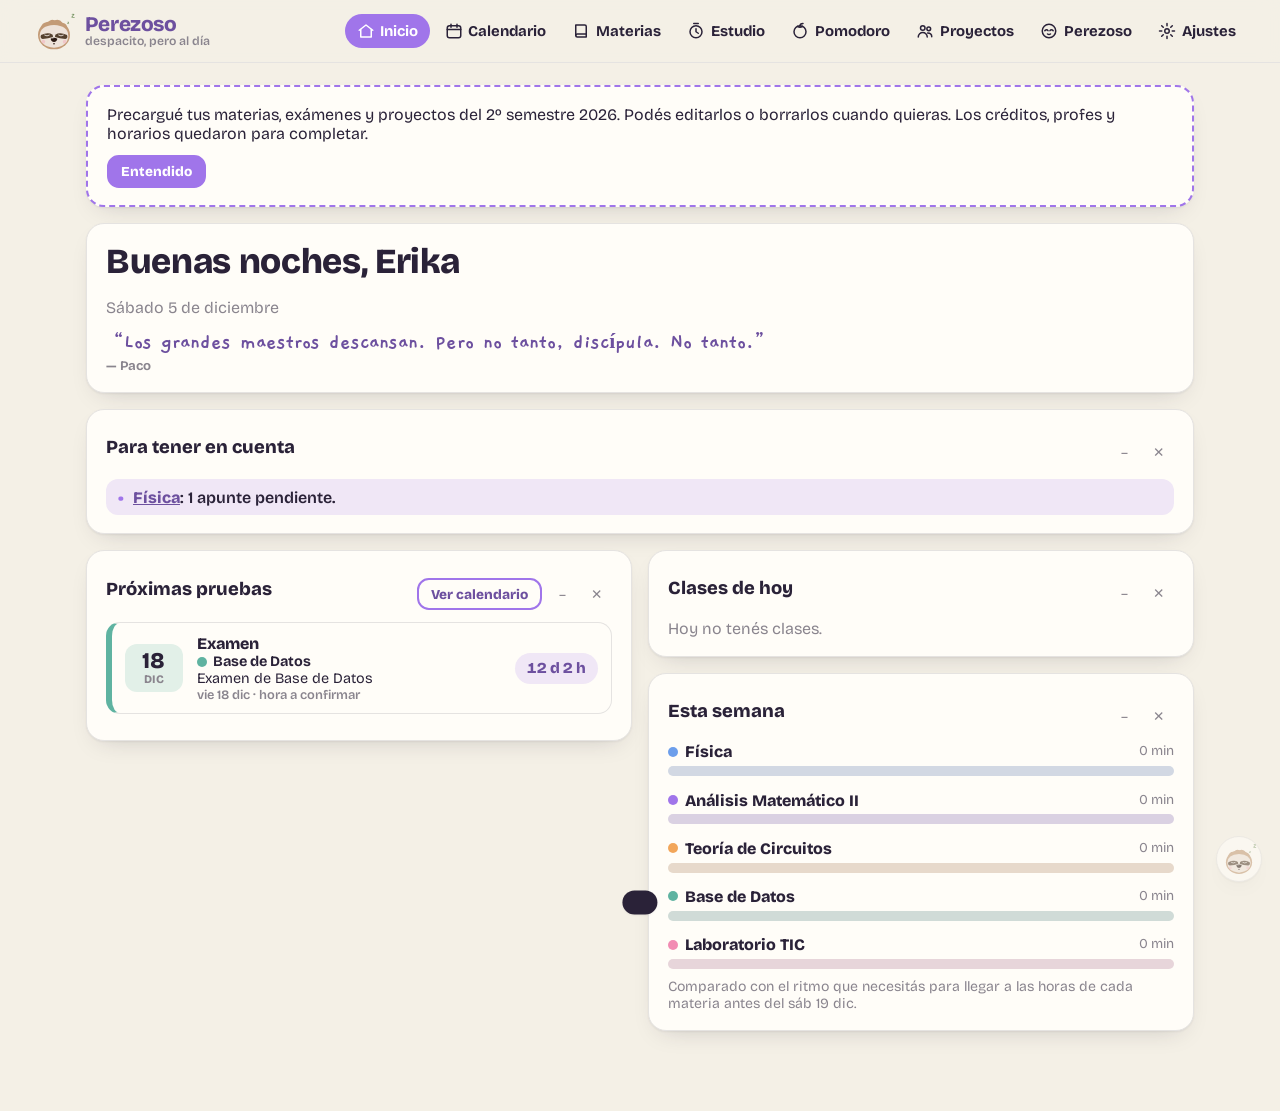
==== Perezoso.html @ 8ed79cc3 "Rehacer la sección de Apariencia - Pestañas dentro de Apariencia: Temas, Colores, Letra y forma, Fon" ====
<!doctype html>
<html lang="es">
<head>
  <meta charset="utf-8">
  <meta name="viewport" content="width=device-width, initial-scale=1, viewport-fit=cover">
  <title>Perezoso · Organizador semestral</title>
  <meta name="theme-color" content="#a075ea">
  <link rel="icon" href="[data-uri]" type="image/svg+xml">
  <link rel="preconnect" href="https://fonts.googleapis.com">
  <link rel="preconnect" href="https://fonts.gstatic.com" crossorigin>
  <link href="https://fonts.googleapis.com/css2?family=Bricolage+Grotesque:opsz,wght@12..96,400;12..96,600;12..96,700;12..96,800&family=Fredoka:wght@400;600&family=Gaegu:wght@400;700&family=Nunito:wght@400;700;800&family=Quicksand:wght@500;700&display=swap" rel="stylesheet">
  <style>
/* ============ Perezoso · estilos ============
 * Los colores salen de variables que se cambian desde Ajustes → Apariencia
 * (y dentro de cada materia). Ver js/theme.js.
 */

:root {
  --bullet: "•";
  --accent: #a075ea;
  --accent-ink: #6c4fa0;
  --accent-soft: #efe7fb;
  --on-accent: #fff;
  --bg: #f4f0e6;            /* blanco hueso */
  --surface: #fffdf8;
  --ink: #2a2238;
  --muted: #7d7489;
  --line: #e6dfd1;
  --moss: #6f8f5a;
  --hl: #f5d76e;            /* resaltado "marcado en amarillo" */
  --hl-soft: #faeab0;
  --danger: #d9546e;
  --warn: #c07a12;
  --radius: 18px;
  --font: 'Bricolage Grotesque', system-ui, sans-serif;
  --hand: 'Gaegu', 'Comic Sans MS', cursive;
  --shadow: 0 1px 2px rgba(42, 34, 56, .06), 0 10px 26px -14px rgba(42, 34, 56, .25);
  --side-w: 250px;
  color-scheme: light;
}
:root[data-theme="dark"] { color-scheme: dark; --danger: #ff7d95; --warn: #f0b04a; --shadow: 0 1px 2px rgba(0,0,0,.3), 0 10px 26px -14px rgba(0,0,0,.6); }

* { box-sizing: border-box; }
[hidden] { display: none !important; }

html { background: var(--bg); }
body {
  margin: 0; min-height: 100vh;
  font-family: var(--font);
  color: var(--ink);
  background-color: var(--bg);
  background-attachment: fixed;
  -webkit-font-smoothing: antialiased;
}
body[data-bgmode="tile"] { background-repeat: repeat; background-size: auto; }
body[data-bgmode="cover"] { background-repeat: no-repeat; background-size: cover; background-position: center; }

h1, h2, h3 { margin: 0; line-height: 1.15; }
h1 { font-size: clamp(1.7rem, 3vw, 2.2rem); font-weight: 800; letter-spacing: -.01em; }
h2 { font-size: 1.15rem; font-weight: 800; }
h3 { font-size: 1rem; font-weight: 800; }
p { margin: 0; }
a { color: var(--accent-ink); }
.muted { color: var(--muted); }
.small { font-size: .85rem; }
.center { text-align: center; }
.opt { color: var(--muted); font-weight: 600; font-size: .85em; }
.hint { color: var(--muted); font-size: .88rem; }
.num { font-variant-numeric: tabular-nums; }

:focus-visible { outline: 3px solid color-mix(in srgb, var(--accent) 55%, transparent); outline-offset: 2px; }

/* ---------- Estructura ---------- */

main { max-width: 1180px; margin: 0 auto; padding: 1.4rem clamp(16px, 3vw, 36px) 5rem; outline: none; }
.page { display: flex; flex-direction: column; gap: 1rem; }
.page-head { display: flex; flex-wrap: wrap; align-items: flex-end; justify-content: space-between; gap: 1rem; }
.page-head .sub { margin-top: .3rem; color: var(--muted); font-weight: 600; }

.topbar {
  position: sticky; top: 0; z-index: 30;
  display: flex; align-items: center; gap: 1rem;
  padding: .55rem clamp(16px, 3vw, 32px);
  background: color-mix(in srgb, var(--bg) 84%, transparent);
  backdrop-filter: blur(10px);
  border-bottom: 1px solid var(--line);
}
.brand { display: flex; align-items: center; gap: .55rem; text-decoration: none; color: var(--ink); flex: none; }
.brand-logo { width: 44px; height: 44px; display: block; transition: transform .3s; }
.brand-logo svg { width: 100%; height: 100%; }
.brand:hover .brand-logo { transform: rotate(-8deg) scale(1.06); }
.brand-text { display: flex; flex-direction: column; line-height: 1.05; }
.brand-text strong { font-size: 1.3rem; font-weight: 800; color: var(--accent-ink); letter-spacing: -.02em; }
.brand-text small { font-size: .76rem; color: var(--muted); font-weight: 600; }

.tabs { display: flex; gap: .15rem; margin-left: auto; overflow-x: auto; scrollbar-width: none; }
.tabs a {
  display: flex; align-items: center; gap: .35rem; white-space: nowrap;
  padding: .5rem .75rem; border-radius: 999px;
  text-decoration: none; color: var(--ink); font-weight: 700; font-size: .93rem;
  transition: background .2s, color .2s;
}
.tabs a:hover { background: var(--accent-soft); }
.tabs a.on { background: var(--accent); color: var(--on-accent); }
.ic { width: 18px; height: 18px; flex: none; fill: none; stroke: currentColor; stroke-width: 2; stroke-linecap: round; stroke-linejoin: round; }

.live-pill {
  display: inline-flex; align-items: center; gap: .4rem; flex: none;
  padding: .4rem .8rem; border-radius: 999px;
  background: var(--ink); color: var(--surface); font-weight: 800; font-size: .85rem;
  text-decoration: none; font-variant-numeric: tabular-nums; white-space: nowrap;
}
.live-pill .dot { box-shadow: 0 0 0 2px var(--surface); animation: pulse 1.4s infinite; }
@keyframes pulse { 50% { opacity: .35; } }

.bottom-nav, .more-sheet { display: none; }

/* Botoncito discreto para llamar al perezoso */
.sloth-fab {
  position: fixed; right: 18px; bottom: 18px; z-index: 60;
  width: 46px; height: 46px; padding: 4px; border-radius: 50%;
  border: 1px solid var(--line); background: var(--surface); box-shadow: var(--shadow);
  cursor: pointer; opacity: .55; transition: opacity .2s, transform .2s;
}
.sloth-fab:hover, .sloth-fab:focus-visible { opacity: 1; transform: scale(1.08); }
.sloth-fab svg { width: 100%; height: 100%; }

.save-banner {
  display: flex; flex-wrap: wrap; align-items: center; justify-content: center; gap: .6rem;
  padding: .6rem 16px; background: var(--accent-soft); font-weight: 700; border-bottom: 1px solid var(--line); text-align: center;
}

/* ---------- Tarjetas ---------- */

.card {
  background: var(--surface);
  border: 1px solid var(--line);
  border-radius: var(--radius);
  padding: 1.1rem 1.2rem;
  box-shadow: var(--shadow);
  min-width: 0;
}
/* Con fondos llamativos, las tarjetas se vuelven semitransparentes con desenfoque */
body.glass .card { background: color-mix(in srgb, var(--surface) 80%, transparent); backdrop-filter: blur(14px) saturate(1.2); }
.card h2 + * { margin-top: .6rem; }
.grid-2 { display: grid; grid-template-columns: repeat(auto-fit, minmax(300px, 1fr)); gap: 1rem; }
.grid-3 { display: grid; grid-template-columns: repeat(auto-fit, minmax(260px, 1fr)); gap: 1rem; }
.list-head { display: flex; flex-wrap: wrap; align-items: center; justify-content: space-between; gap: .6rem; margin-bottom: .8rem; }
.list-head h2 + * { margin-top: 0; }
.filters { display: flex; flex-wrap: wrap; gap: .5rem; align-items: center; }
.group-title { margin-top: .6rem; color: var(--muted); text-transform: uppercase; letter-spacing: .06em; font-size: .85rem; }
.back { font-weight: 800; text-decoration: none; align-self: flex-start; background: var(--surface); padding: .3rem .8rem; border-radius: 999px; border: 1px solid var(--line); }

/* ---------- Botones y formularios ---------- */

.btn {
  display: inline-flex; align-items: center; justify-content: center; gap: .4rem;
  font: inherit; font-weight: 800; font-size: .95rem;
  padding: .6rem 1.1rem; border-radius: calc(var(--radius) * .66);
  border: 2px solid var(--accent); background: var(--accent); color: var(--on-accent);
  cursor: pointer; text-decoration: none; transition: transform .08s, filter .2s, background .2s;
}
.btn:hover { filter: brightness(1.06); }
.btn:active { transform: translateY(1px); }
.btn.ghost { background: transparent; color: var(--accent-ink); }
.btn.ghost:hover { background: var(--accent-soft); }
.btn.sm { padding: .35rem .75rem; font-size: .85rem; }
.btn.big { padding: .85rem 1.8rem; font-size: 1.1rem; }
.btn.danger { background: var(--danger); border-color: var(--danger); color: #fff; }
.btn.danger.ghost { background: transparent; color: var(--danger); }
.btn[disabled] { opacity: .45; cursor: not-allowed; }
.btn-row { display: flex; flex-wrap: wrap; gap: .5rem; }

.icon-btn {
  display: inline-grid; place-items: center; flex: none;
  width: 38px; height: 38px; border-radius: 12px;
  border: 1px solid var(--line); background: var(--surface); color: var(--ink);
  font: inherit; font-size: 1.05rem; cursor: pointer;
}
.icon-btn:hover { background: var(--accent-soft); }
.icon-btn.sm { width: 30px; height: 30px; font-size: .85rem; border-radius: 9px; }
.icon-btn.danger:hover { background: color-mix(in srgb, var(--danger) 14%, var(--surface)); color: var(--danger); }
.link { background: none; border: 0; padding: 0; font: inherit; color: var(--accent-ink); font-weight: 700; cursor: pointer; text-align: left; }
.link:hover { text-decoration: underline; }

input, select, textarea {
  font: inherit; color: var(--ink);
  padding: .55rem .7rem; border-radius: 10px;
  border: 1.5px solid var(--line); background: var(--surface); width: 100%;
}
input:focus, select:focus, textarea:focus { outline: 3px solid color-mix(in srgb, var(--accent) 40%, transparent); border-color: var(--accent); }
input[type="color"] { padding: .2rem; height: 42px; width: 64px; cursor: pointer; }
input[type="checkbox"], input[type="radio"] { width: auto; accent-color: var(--accent); transform: scale(1.2); }
input[type="range"] { accent-color: var(--accent); padding: 0; }
.filters select, .filters input { width: auto; }

.form { display: flex; flex-direction: column; gap: .8rem; }
.form label, label.field { display: flex; flex-direction: column; gap: .3rem; font-weight: 800; font-size: .9rem; }
label.check, .form label.check { flex-direction: row; align-items: center; gap: .55rem; font-weight: 700; cursor: pointer; }
label.inline { display: inline-flex; flex-direction: row; align-items: center; gap: .6rem; font-weight: 700; }
.row { display: grid; grid-template-columns: 1fr 1fr; gap: .8rem; align-items: end; }
.row-3 { display: grid; grid-template-columns: repeat(3, 1fr); gap: .8rem; align-items: end; }
fieldset > .btn, .form > .btn.sm, .form > .btn.ghost { align-self: flex-start; }
.form-actions { display: flex; flex-wrap: wrap; gap: .5rem; align-items: center; margin-top: .4rem; }
.grow { flex: 1; }
fieldset { border: 1.5px dashed var(--line); border-radius: 14px; padding: .8rem; display: flex; flex-direction: column; gap: .7rem; margin: 0; }
legend { font-weight: 800; padding: 0 .3rem; }

.chip-row { display: flex; flex-wrap: wrap; gap: .4rem; }
.chip-opt {
  font: inherit; font-weight: 700; font-size: .88rem;
  padding: .4rem .85rem; border-radius: 999px; border: 1.5px solid var(--line);
  background: var(--surface); color: var(--ink); cursor: pointer;
}
.chip-opt:hover { border-color: var(--accent); }
.chip-opt.on { background: var(--accent); border-color: var(--accent); color: var(--on-accent); }

.presets { display: grid; grid-template-columns: repeat(auto-fill, minmax(92px, 1fr)); gap: .5rem; }
.preset {
  min-height: 58px; border-radius: 12px; border: 2px solid var(--line);
  background-color: var(--bg); font: inherit; font-weight: 700; font-size: .78rem; color: var(--ink);
  cursor: pointer; display: flex; align-items: flex-end; justify-content: center; padding: .25rem;
}
.preset.on { border-color: var(--accent); box-shadow: 0 0 0 3px var(--accent-soft); }
.swatches { display: flex; flex-wrap: wrap; gap: .4rem; align-items: center; }
.swatch-btn { width: 32px; height: 32px; border-radius: 50%; border: 3px solid var(--surface); box-shadow: 0 0 0 1.5px var(--line); cursor: pointer; }
.swatch-btn.on { box-shadow: 0 0 0 3px var(--ink); }

/* ---------- Modal y toast ---------- */

dialog {
  border: 0; padding: 0; border-radius: 22px;
  width: min(580px, calc(100vw - 24px)); max-height: calc(100vh - 32px);
  background: var(--surface); color: var(--ink);
  box-shadow: 0 30px 80px -20px rgba(40, 20, 70, .45);
}
dialog::backdrop { background: rgba(30, 22, 45, .4); backdrop-filter: blur(3px); }
#modal-body { padding: 1.2rem 1.3rem 1.3rem; }
.modal-head { display: flex; align-items: center; justify-content: space-between; margin-bottom: 1rem; gap: 1rem; }
.modal-head h2 { font-size: 1.3rem; }

.toast {
  position: fixed; left: 50%; bottom: 24px; z-index: 80;
  transform: translate(-50%, 160%);
  background: var(--ink); color: var(--surface); font-weight: 700;
  padding: .75rem 1.1rem; border-radius: 14px; max-width: calc(100vw - 32px);
  box-shadow: var(--shadow); transition: transform .3s cubic-bezier(.2, .9, .3, 1.3);
}
.toast.show { transform: translate(-50%, 0); }

/* ---------- Pestañas ---------- */

.switch, .tabs-row { display: inline-flex; flex-wrap: wrap; background: var(--surface); border: 1px solid var(--line); border-radius: 999px; padding: 4px; box-shadow: var(--shadow); gap: 2px; }
.switch button, .tabs-row button, .tabs-row a {
  font: inherit; font-weight: 700; border: 0; background: transparent; color: var(--ink); text-decoration: none;
  padding: .5rem 1rem; border-radius: 999px; cursor: pointer; transition: background .2s, color .2s; white-space: nowrap;
}
.switch button.on, .tabs-row .on { background: var(--accent); color: var(--on-accent); }
.tabs-scroll { overflow-x: auto; max-width: 100%; scrollbar-width: none; }

.toolbar { display: flex; flex-wrap: wrap; align-items: center; justify-content: space-between; gap: .7rem; padding: .7rem 1rem; }
.month-nav { display: flex; align-items: center; gap: .5rem; }
.month-nav h2 { min-width: 170px; text-align: center; font-size: 1.25rem; }
.actions { display: flex; flex-wrap: wrap; gap: .5rem; }

/* ---------- Calendario mensual ---------- */

.month { padding: .6rem; }
.dow, .grid { display: grid; grid-template-columns: repeat(7, minmax(0, 1fr)); }
.dow span { text-align: center; font-weight: 800; font-size: .78rem; color: var(--muted); padding: .3rem 0 .5rem; text-transform: uppercase; letter-spacing: .05em; }
.grid { gap: 4px; }
.day {
  position: relative; min-height: 108px; border-radius: 12px; padding: .3rem;
  background: var(--surface); border: 1px solid var(--line);
  display: flex; flex-direction: column; gap: .2rem; cursor: pointer; min-width: 0; transition: border-color .2s;
}
.day:hover { border-color: var(--accent); }
.day.out { opacity: .55; }
.day.crit { background: color-mix(in srgb, var(--danger) 7%, var(--surface)); border-color: color-mix(in srgb, var(--danger) 30%, var(--line)); }
.crit-tag { position: absolute; top: 4px; right: 4px; font-size: .62rem; font-weight: 800; color: var(--danger); background: color-mix(in srgb, var(--danger) 14%, var(--surface)); padding: 1px 6px; border-radius: 999px; }
.day.today { border: 2px solid var(--accent); background: var(--accent-soft); }
.day.today .dnum { background: var(--accent); color: var(--on-accent); }
.dnum { font-weight: 800; font-size: .85rem; width: 26px; height: 26px; display: grid; place-items: center; border-radius: 50%; }
.chips { display: flex; flex-direction: column; gap: 3px; min-width: 0; }
.chip {
  display: flex; align-items: center; gap: .25rem; min-width: 0;
  font: inherit; font-size: .74rem; font-weight: 700; text-align: left;
  padding: .18rem .35rem; border-radius: 7px; cursor: pointer;
  border: 0; border-left: 4px solid var(--c);
  background: color-mix(in srgb, var(--c) 20%, var(--surface)); color: var(--ink);
}
.chip.near { box-shadow: inset 0 0 0 1.5px var(--danger); }
.chip-t { overflow: hidden; text-overflow: ellipsis; white-space: nowrap; }
.chip small { font-weight: 600; color: var(--muted); }

/* ---------- Lista de eventos ---------- */

.ev-list { container-type: inline-size; }
.ev-row {
  display: grid; grid-template-columns: 58px 1fr auto; gap: .9rem; align-items: center;
  padding: .7rem .8rem; border-radius: 14px; margin-bottom: .5rem;
  background: var(--surface); border: 1px solid var(--line); border-left: 6px solid var(--c);
  cursor: pointer; transition: transform .15s, box-shadow .15s;
}
.ev-row:hover { transform: translateX(3px); box-shadow: var(--shadow); }
.ev-row[data-level="urgent"] { background: color-mix(in srgb, var(--danger) 6%, var(--surface)); border-color: color-mix(in srgb, var(--danger) 30%, var(--line)); border-left-color: var(--c); }
.ev-row[data-level="past"] { opacity: .55; }
.ev-date { display: flex; flex-direction: column; align-items: center; background: color-mix(in srgb, var(--c) 18%, var(--surface)); border-radius: 12px; padding: .35rem 0; }
.ev-date strong { font-size: 1.4rem; font-weight: 800; line-height: 1; }
.ev-date span { font-size: .72rem; font-weight: 800; text-transform: uppercase; color: var(--muted); }
.ev-main { min-width: 0; }
.ev-type { font-weight: 800; }
.ev-subj { font-weight: 700; font-size: .9rem; display: flex; align-items: center; gap: .35rem; }
.ev-title { font-size: .9rem; }
.ev-when { font-size: .8rem; color: var(--muted); font-weight: 600; }
.countdown {
  font-weight: 800; font-size: .95rem; text-align: right; font-variant-numeric: tabular-nums;
  padding: .4rem .75rem; border-radius: 999px; white-space: nowrap;
  background: var(--accent-soft); color: var(--accent-ink);
}
.countdown[data-level="urgent"] { background: color-mix(in srgb, var(--danger) 16%, var(--surface)); color: var(--danger); }
.countdown[data-level="soon"] { background: color-mix(in srgb, var(--warn) 16%, var(--surface)); color: var(--warn); }
.countdown[data-level="past"] { background: var(--line); color: var(--muted); }
.dot { width: 10px; height: 10px; border-radius: 50%; background: var(--c, var(--accent)); display: inline-block; flex: none; }
@container (max-width: 460px) {
  .ev-row { grid-template-columns: 50px 1fr; }
  .ev-row .countdown { grid-column: 1 / -1; text-align: center; }
}

/* ---------- Horario ---------- */

.today-strip { display: flex; flex-wrap: wrap; gap: .5rem; align-items: center; padding: .7rem 1rem; }
.pill {
  display: inline-flex; align-items: center; gap: .3rem;
  padding: .3rem .7rem; border-radius: 999px; font-weight: 700; font-size: .85rem;
  background: color-mix(in srgb, var(--c, var(--accent)) 18%, var(--surface)); color: var(--ink); text-decoration: none;
  border: 1px solid color-mix(in srgb, var(--c, var(--accent)) 35%, var(--surface));
}
.pill.warn { --c: var(--danger); }
.pill.hl { background: var(--hl-soft); border-color: var(--hl); }
.timetable { padding: .6rem; }
.tt-scroll { overflow-x: auto; }
.tt { display: grid; grid-template-columns: 52px repeat(var(--days), minmax(112px, 1fr)); min-width: calc(52px + var(--days) * 112px); }
.tt-day { text-align: center; font-weight: 800; font-size: .85rem; padding: .4rem 0; height: 34px; }
.tt-col.today .tt-day { color: var(--accent-ink); }
.tt-col.today .tt-body { background-color: var(--accent-soft); }
.tt-hbody { position: relative; }
.tt-hbody span { position: absolute; right: 6px; transform: translateY(-50%); font-size: .72rem; color: var(--muted); font-weight: 700; }
.tt-hbody span:first-child { transform: none; }
.tt-body { position: relative; border-left: 1px solid var(--line); background-image: repeating-linear-gradient(to bottom, var(--line) 0 1px, transparent 1px var(--px)); border-radius: 6px; }
.block {
  position: absolute; left: 3px; right: 3px; overflow: hidden; z-index: 1;
  display: flex; flex-direction: column; gap: 1px; text-align: left;
  font: inherit; font-size: .75rem; padding: .3rem .4rem; border-radius: 9px; cursor: pointer;
  border: 0; border-left: 4px solid var(--c);
  background: color-mix(in srgb, var(--c) 26%, var(--surface)); color: var(--ink);
  box-shadow: 0 2px 6px -3px rgba(0, 0, 0, .25);
}
.block strong { font-size: .8rem; white-space: nowrap; overflow: hidden; text-overflow: ellipsis; }
.free {
  position: absolute; left: 6px; right: 6px; border-radius: 9px; display: grid; place-items: center; text-align: center;
  font-size: .7rem; font-weight: 800; color: var(--moss); padding: 2px;
  background: repeating-linear-gradient(45deg, color-mix(in srgb, var(--moss) 14%, transparent) 0 6px, transparent 6px 12px);
  border: 1.5px dashed color-mix(in srgb, var(--moss) 55%, transparent);
}
.now-line { position: absolute; left: 0; right: 0; height: 2px; background: var(--danger); z-index: 2; }
.now-line::before { content: ''; position: absolute; left: -4px; top: -4px; width: 10px; height: 10px; border-radius: 50%; background: var(--danger); }

/* ---------- Materias ---------- */

.subj-cards { display: grid; grid-template-columns: repeat(auto-fill, minmax(260px, 1fr)); gap: 1rem; }
.subj-card { text-decoration: none; color: var(--ink); border-top: 6px solid var(--c); display: flex; flex-direction: column; gap: .5rem; transition: transform .15s; }
.subj-card:hover { transform: translateY(-3px); }
.subj-card-top { display: flex; justify-content: space-between; align-items: flex-start; gap: .5rem; }
.badge { display: inline-block; background: color-mix(in srgb, var(--c, var(--accent)) 20%, var(--surface)); padding: .15rem .55rem; border-radius: 999px; font-weight: 800; font-size: .78rem; white-space: nowrap; }
.badge.tag { background: var(--hl-soft); }
.badge.warn { background: color-mix(in srgb, var(--danger) 15%, var(--surface)); color: var(--danger); }
.badge.ok { background: color-mix(in srgb, var(--moss) 18%, var(--surface)); color: var(--moss); }
.next { font-size: .88rem; font-weight: 700; }
.bar { position: relative; height: 10px; border-radius: 999px; background: color-mix(in srgb, var(--c, var(--accent)) 16%, var(--line)); overflow: hidden; }
.bar.big { height: 16px; }
.bar span { display: block; height: 100%; background: var(--c, var(--accent)); border-radius: inherit; transition: width .5s; }
.bar .mark { position: absolute; top: 0; bottom: 0; width: 2px; background: var(--ink); opacity: .55; }
.bar-legend { font-size: .8rem; color: var(--muted); font-weight: 700; margin-top: .25rem; }

.subj-hero { display: flex; flex-wrap: wrap; justify-content: space-between; gap: 1rem; border-top: 8px solid var(--c); }
.subj-hero h1 { margin: .35rem 0 .2rem; }
.hero-actions { display: flex; flex-wrap: wrap; gap: .5rem; align-items: flex-start; }
.info-list { display: flex; flex-direction: column; gap: .7rem; }
.info-list dt { font-weight: 800; font-size: .8rem; color: var(--muted); text-transform: uppercase; letter-spacing: .04em; }
.info-list dd { margin: .15rem 0 0; }
.mails { display: flex; flex-wrap: wrap; gap: .35rem; align-items: center; margin-top: .3rem; }
.rule-box { background: var(--hl-soft); border-left: 4px solid var(--hl); padding: .6rem .8rem; border-radius: 10px; font-weight: 600; }
.credits-card { display: flex; flex-direction: column; gap: .6rem; }
.credits-math { display: flex; flex-wrap: wrap; gap: .4rem; font-weight: 700; color: var(--muted); }
.credits-math strong { color: var(--ink); }
.counter { display: flex; flex-direction: column; align-items: center; background: var(--accent-soft); border-radius: 16px; padding: .8rem; text-align: center; }
.counter-label { font-weight: 700; color: var(--accent-ink); font-size: .9rem; }
.counter-num { font-size: 2rem; font-weight: 800; color: var(--accent-ink); font-variant-numeric: tabular-nums; }
.pace { padding: .55rem .8rem; border-radius: 12px; font-weight: 700; background: color-mix(in srgb, var(--moss) 14%, var(--surface)); color: var(--moss); }
.pace.behind { background: color-mix(in srgb, var(--danger) 12%, var(--surface)); color: var(--danger); }
.absences { display: flex; flex-wrap: wrap; align-items: center; gap: .8rem; }
.absences .big-num { font-size: 2rem; font-weight: 800; min-width: 2ch; text-align: center; font-variant-numeric: tabular-nums; }
ul.plain { list-style: none; padding: 0; margin: 0; display: flex; flex-direction: column; gap: .4rem; }
.check-list li { display: flex; align-items: center; gap: .6rem; }
.check-list li.done span { text-decoration: line-through; color: var(--muted); }
.check-list li span { flex: 1; }
.add-row { display: flex; gap: .5rem; margin-top: .6rem; }

.sections { display: grid; grid-template-columns: repeat(auto-fill, minmax(300px, 1fr)); gap: 1rem; }
.section { border: 1.5px solid var(--line); border-radius: 16px; padding: .8rem; background: var(--surface); display: flex; flex-direction: column; gap: .6rem; }
.sec-head { display: flex; justify-content: space-between; align-items: center; gap: .5rem; }
.sec-head > div { display: flex; gap: .25rem; flex-wrap: wrap; justify-content: flex-end; }
.count { background: var(--accent-soft); color: var(--accent-ink); border-radius: 999px; padding: 0 .5rem; font-size: .8rem; }
.dropzone {
  display: flex; flex-wrap: wrap; gap: .5rem; align-items: center; justify-content: center; text-align: center;
  border: 2px dashed color-mix(in srgb, var(--accent) 40%, var(--line)); border-radius: 12px;
  padding: .7rem; color: var(--accent-ink); font-weight: 700; font-size: .88rem;
}
.dropzone.over { background: var(--accent-soft); }
.files { list-style: none; padding: 0; margin: 0; display: flex; flex-direction: column; gap: .2rem; }
.files li { display: grid; grid-template-columns: auto 1fr auto; column-gap: .5rem; align-items: center; padding: .35rem .3rem; border-radius: 10px; }
.files li:hover { background: var(--accent-soft); }
.f-ic { font-size: 1.3rem; }
.f-main { min-width: 0; display: flex; flex-direction: column; }
.f-name { overflow: hidden; text-overflow: ellipsis; white-space: nowrap; }
.f-meta { font-size: .75rem; color: var(--muted); }
.f-actions { display: flex; gap: .2rem; }

/* Prácticos */
.practico { border: 1.5px solid var(--line); border-radius: 16px; padding: .9rem; background: var(--surface); display: flex; flex-direction: column; gap: .7rem; }
.ex-grid { display: grid; grid-template-columns: repeat(auto-fill, minmax(52px, 1fr)); gap: .45rem; }
.ex {
  position: relative; aspect-ratio: 1; border-radius: 12px; border: 2px solid var(--line);
  background: var(--surface); color: var(--ink); font: inherit; font-weight: 800; font-size: 1rem; cursor: pointer;
  display: grid; place-items: center; transition: transform .1s;
}
.ex:active { transform: scale(.94); }
.ex[data-state="en_proceso"] { background: linear-gradient(135deg, var(--accent-soft) 50%, var(--surface) 50%); border-color: var(--accent); }
.ex[data-state="resuelto"] { background: var(--moss); border-color: var(--moss); color: #fff; }
.ex[data-state="resuelto"]::after { content: '✓'; position: absolute; top: 2px; right: 5px; font-size: .7rem; }
.ex.prio { box-shadow: 0 0 0 3px var(--hl); }
.ex.prio:not([data-state="resuelto"]) { background-color: var(--hl-soft); }
.ex.prio[data-state="en_proceso"] { background: linear-gradient(135deg, var(--hl) 50%, var(--hl-soft) 50%); }
.ex.prio::before { content: '★'; position: absolute; top: 1px; left: 4px; font-size: .65rem; color: #b8860b; }
.legend { display: flex; flex-wrap: wrap; gap: .8rem; font-size: .8rem; color: var(--muted); font-weight: 600; }
.legend i { display: inline-block; width: 12px; height: 12px; border-radius: 4px; vertical-align: -1px; margin-right: 4px; border: 1.5px solid var(--line); }

/* Notas */
.eval-table { width: 100%; border-collapse: collapse; }
.eval-table th { text-align: left; font-size: .78rem; color: var(--muted); text-transform: uppercase; letter-spacing: .04em; padding: .3rem .3rem; }
.eval-table td { padding: .25rem .3rem; }
.eval-table input { padding: .4rem .5rem; }
.eval-table td.num-col { width: 90px; }
.big-stat { font-size: 2.2rem; font-weight: 800; color: var(--accent-ink); font-variant-numeric: tabular-nums; }
.table-scroll { overflow-x: auto; }

/* ---------- Estudio ---------- */

.study-top { display: grid; grid-template-columns: 1.3fr 1fr; gap: 1rem; }
.study-timer { display: flex; flex-direction: column; align-items: center; gap: .6rem; text-align: center; position: relative; overflow: hidden; }
.study-timer label { width: min(100%, 340px); }
.big-clock { font-size: clamp(2.6rem, 8vw, 4rem); font-weight: 800; font-variant-numeric: tabular-nums; color: var(--accent-ink); }
.study-timer.running { border-color: var(--accent); box-shadow: 0 0 0 4px var(--accent-soft), var(--shadow); }
.timer-sloth { position: absolute; width: 74px; height: 74px; right: -8px; top: -6px; transform: rotate(14deg); }
.stats { display: grid; grid-template-columns: 1fr 1fr; gap: .8rem; align-content: start; }
.stat { display: flex; flex-direction: column; gap: .2rem; padding: .9rem 1rem; }
.stat span { font-weight: 700; color: var(--muted); font-size: .85rem; }
.stat strong { font-size: 1.45rem; font-weight: 800; font-variant-numeric: tabular-nums; }
.progress-list { display: flex; flex-direction: column; gap: .9rem; }
.pi-head { display: flex; justify-content: space-between; flex-wrap: wrap; gap: .4rem; margin-bottom: .3rem; }
.pi-head a { display: flex; align-items: center; gap: .4rem; font-weight: 800; color: var(--ink); text-decoration: none; }
.log-day { margin-bottom: .9rem; }
.log-day-head { display: flex; justify-content: space-between; padding: .3rem .2rem; border-bottom: 2px solid var(--accent-soft); margin-bottom: .3rem; color: var(--accent-ink); font-weight: 800; }
.log-row { display: grid; grid-template-columns: auto 1fr auto auto auto auto; gap: .6rem; align-items: center; padding: .3rem .2rem; }
.log-subj { font-weight: 700; overflow: hidden; text-overflow: ellipsis; white-space: nowrap; }
.src { font-size: .75rem; font-weight: 700; color: var(--muted); background: var(--accent-soft); padding: .1rem .5rem; border-radius: 999px; white-space: nowrap; }

.chart { width: 100%; height: auto; display: block; overflow: visible; }
.chart text { font-family: var(--font); fill: var(--muted); font-size: 11px; }
.chart .bar-rect { fill: var(--accent); }
.chart .bar-rect.today { fill: var(--accent-ink); }
.chart .axis { stroke: var(--line); }
.chart-tip { font-weight: 800; }

.sr-only { position: absolute; width: 1px; height: 1px; overflow: hidden; clip: rect(0 0 0 0); white-space: nowrap; }
.chart-wrap { position: relative; }
.chart .bar-g { cursor: pointer; }
.chart .bar-g:hover .bar-rect { fill: var(--accent-ink); }

/* ---------- Pomodoro y simulacro ---------- */

.pomo-wrap { display: grid; grid-template-columns: 1.3fr 1fr; gap: 1rem; align-items: start; }
.pomo { display: flex; flex-direction: column; align-items: center; gap: 1rem; }
.pomo > label { width: min(100%, 340px); }
.ring { position: relative; width: min(300px, 76vw); aspect-ratio: 1; }
.ring svg { width: 100%; height: 100%; }
.ring-bg { fill: none; stroke: var(--accent-soft); stroke-width: 14; }
.ring-fg { fill: none; stroke: var(--accent); stroke-width: 14; stroke-linecap: round; transition: stroke-dashoffset 1s linear; }
.phase-short .ring-fg, .phase-long .ring-fg { stroke: var(--moss); }
.ring-center { position: absolute; inset: 0; display: flex; flex-direction: column; align-items: center; justify-content: center; gap: .2rem; }
.ring-phase { font-weight: 700; color: var(--muted); }
.pomo-time { font-size: clamp(2.8rem, 10vw, 4.2rem); font-weight: 800; font-variant-numeric: tabular-nums; }
.pomo-controls { display: flex; gap: .6rem; align-items: center; }
.pomo-controls .ghost { width: 52px; height: 52px; padding: 0; font-size: 1.3rem; }
.sim-run { display: flex; flex-direction: column; align-items: center; gap: .8rem; text-align: center; }
.sim-ex { font-size: 1.1rem; font-weight: 800; }
.sim-table { width: 100%; border-collapse: collapse; }
.sim-table td, .sim-table th { padding: .35rem .4rem; border-bottom: 1px solid var(--line); text-align: left; font-variant-numeric: tabular-nums; }
.sim-table tr.over td { color: var(--danger); font-weight: 800; }

/* ---------- Proyectos ---------- */

.members { display: flex; flex-wrap: wrap; gap: .35rem; }
.task-list li { display: grid; grid-template-columns: auto 1fr auto auto; gap: .5rem; align-items: center; }
.task-list li.done .t-text { text-decoration: line-through; color: var(--muted); }
.task-list select { width: auto; max-width: 160px; padding: .3rem .4rem; font-size: .85rem; }

/* ---------- Inicio ---------- */

.hero { display: flex; flex-direction: column; gap: .4rem; }
.sloth-quote { font-family: var(--hand); font-size: 1.35rem; line-height: 1.2; font-weight: 700; color: var(--accent-ink); margin-top: .4rem; }
.sloth-quote cite { display: block; font-family: var(--font); font-style: normal; font-size: .82rem; font-weight: 700; color: var(--muted); margin-top: .2rem; }
.speech {
  position: relative; background: var(--surface); border: 2px solid var(--accent); border-radius: 20px;
  padding: .8rem 1rem; font-family: var(--hand); font-size: 1.2rem; line-height: 1.2; font-weight: 700;
}
.speech::before { content: ''; position: absolute; left: 50%; top: -10px; width: 16px; height: 16px; background: var(--surface); border-left: 2px solid var(--accent); border-top: 2px solid var(--accent); transform: translateX(-50%) rotate(45deg); }
.hero h1 { margin-bottom: .6rem; }
.alert-list { display: flex; flex-direction: column; gap: .45rem; }
.alert { display: flex; gap: .6rem; align-items: flex-start; padding: .55rem .75rem; border-radius: 12px; background: var(--accent-soft); font-weight: 600; }
.alert.warn { background: color-mix(in srgb, var(--danger) 11%, var(--surface)); }
.alert.ok { background: color-mix(in srgb, var(--moss) 14%, var(--surface)); }
.alert a { font-weight: 800; }
.notice { display: flex; gap: .8rem; align-items: center; justify-content: space-between; flex-wrap: wrap; border: 2px dashed var(--accent); }

/* ---------- Página del perezoso ---------- */

.sloth-studio { display: grid; grid-template-columns: minmax(240px, 340px) 1fr; gap: 1rem; align-items: start; }
.studio-preview { position: sticky; top: 1rem; display: flex; flex-direction: column; align-items: center; gap: .6rem; text-align: center; }
.studio-preview .big-sloth { width: 100%; max-width: 340px; aspect-ratio: 344 / 240; border: 0; background: none; padding: 0; cursor: pointer; }
.studio-preview .big-sloth svg { width: 100%; height: 100%; }
.moods { display: flex; flex-wrap: wrap; gap: .3rem; justify-content: center; }
.wardrobe { display: grid; grid-template-columns: repeat(auto-fill, minmax(112px, 1fr)); gap: .6rem; }
.item {
  position: relative; display: flex; flex-direction: column; align-items: center; gap: .2rem;
  padding: .5rem .4rem .6rem; border-radius: 14px; border: 2px solid var(--line); background: var(--surface);
  font: inherit; color: var(--ink); cursor: pointer; text-align: center;
}
.item:hover { border-color: var(--accent); }
.item.on { border-color: var(--accent); background: var(--accent-soft); box-shadow: 0 0 0 3px var(--accent-soft); }
.item .thumb { width: 100%; height: 84px; }
.item .thumb svg { width: 100%; height: 100%; }
.item .i-name { font-size: .8rem; font-weight: 700; line-height: 1.1; }
.item .i-style { font-size: .68rem; color: var(--muted); font-weight: 700; }
.item.locked { cursor: not-allowed; }
.item.locked { background: color-mix(in srgb, var(--surface) 70%, transparent); }
.item.locked .thumb { opacity: .62; }
.item.locked .i-name, .item.locked .i-style { opacity: .8; }
.item .lock { position: absolute; top: 6px; right: 6px; background: color-mix(in srgb, var(--ink) 80%, transparent); color: var(--surface); font-size: .68rem; font-weight: 800; padding: .12rem .45rem; border-radius: 999px; white-space: nowrap; }
.pers-grid { display: grid; grid-template-columns: repeat(auto-fill, minmax(190px, 1fr)); gap: .5rem; }
.pers {
  text-align: left; font: inherit; color: var(--ink); cursor: pointer;
  padding: .7rem .8rem; border-radius: 14px; border: 2px solid var(--line); background: var(--surface);
}
.pers.on { border-color: var(--accent); background: var(--accent-soft); }
.pers strong { display: block; }
.pers span { font-size: .8rem; color: var(--muted); }
.unlock-bar { width: 100%; }

/* Listas con la viñeta que elige la usuaria (Ajustes) */
ul.plain:not(.check-list):not(.task-list) > li { display: flex; gap: .5em; align-items: baseline; }
ul.plain:not(.check-list):not(.task-list) > li::before, .alert::before, .bl::before { content: var(--bullet); color: var(--accent); font-weight: 800; flex: none; }
ul.plain > li.pill::before, ul.plain > li.muted::before { content: none; }
.alert { gap: .55rem; }

/* Bloques que se minimizan u ocultan */
.block-head { display: flex; align-items: center; justify-content: space-between; gap: .5rem; min-height: 32px; }
.block-tools { display: flex; gap: .3rem; align-items: center; flex: none; }
.block-head h2 { min-width: 0; }
.block-body { margin-top: .7rem; }
.blk.collapsed { padding-top: .55rem; padding-bottom: .55rem; align-self: start; }
.blk.compact { align-self: start; }
.icon-btn.ghosty { border-color: transparent; background: transparent; color: var(--muted); }
.icon-btn.ghosty:hover { background: var(--accent-soft); color: var(--ink); }
.chip-check { border: 1.5px solid var(--line); border-radius: 999px; padding: .35rem .8rem; }
.hidden-bar { display: flex; flex-wrap: wrap; gap: .4rem; align-items: center; }
.hidden-bar .chip-opt { font-size: .8rem; padding: .25rem .7rem; }
.grid-2 > .blk, .grid-3 > .blk { align-self: start; }

/* Faltas compacto */
.absences { display: flex; flex-wrap: wrap; align-items: center; gap: .5rem; }
.abs-num { font-size: 1.5rem; font-weight: 800; min-width: 2ch; text-align: center; font-variant-numeric: tabular-nums; }

/* Notas */
.grid-notas { display: grid; grid-template-columns: 1.4fr 1fr; gap: 1rem; align-items: start; }
.comp { border: 1.5px solid var(--line); border-radius: 14px; padding: .7rem .8rem; margin-bottom: .6rem; display: flex; flex-direction: column; gap: .5rem; background: var(--surface); }
.comp-top { display: flex; flex-wrap: wrap; gap: .5rem; align-items: center; }
.comp-name { flex: 1 1 150px; font-weight: 700; }
.comp-kind { display: flex; flex-wrap: wrap; gap: .6rem; align-items: center; }
.w-num { width: 64px !important; padding: .35rem .45rem !important; text-align: center; }
.grade-row { display: flex; flex-wrap: wrap; gap: .4rem; }
.grade-row input { width: 68px; text-align: center; font-weight: 700; font-size: 1.05rem; }
.switch.sm { box-shadow: none; padding: 3px; align-self: flex-start; }
.switch.sm button { padding: .3rem .7rem; font-size: .82rem; }
.ok-line { color: var(--moss); font-weight: 700; }
.warn-line { color: var(--danger); font-weight: 700; }
.big-inline { font-size: 1.3rem; color: var(--accent-ink); }

/* ---------- Apariencia ---------- */
.ap-layout { display: grid; grid-template-columns: minmax(0, 1fr) 300px; gap: 1.2rem; align-items: start; margin-top: .4rem; }
.ap-controls { display: flex; flex-direction: column; gap: 1rem; min-width: 0; }
.tabs-row.sm { box-shadow: none; }
.tabs-row.sm button { padding: .4rem .85rem; font-size: .88rem; }
.ap-panel { min-height: 220px; }

.theme-grid { display: grid; grid-template-columns: repeat(auto-fill, minmax(128px, 1fr)); gap: .7rem; margin-top: .6rem; }
.theme-opt { display: flex; flex-direction: column; gap: .35rem; padding: .35rem; border-radius: 16px; border: 2px solid transparent; background: none; cursor: pointer; font: inherit; color: var(--ink); text-align: left; }
.theme-opt:hover { background: var(--accent-soft); }
.theme-opt.on { border-color: var(--accent); background: var(--accent-soft); }
.tt-thumb { position: relative; display: block; height: 82px; border-radius: 12px; overflow: hidden; border: 1px solid rgba(0,0,0,.08); }
.tt-bar { position: absolute; left: 0; right: 0; top: 0; height: 16px; display: flex; gap: 4px; align-items: center; padding: 0 6px; border-bottom: 1px solid; }
.tt-bar i { width: 16px; height: 5px; border-radius: 3px; }
.tt-card { position: absolute; left: 12px; right: 12px; top: 26px; bottom: 10px; border-radius: 8px; border: 1px solid; padding: 7px 8px; display: flex; flex-direction: column; gap: 5px; }
.tt-card b { display: block; height: 5px; border-radius: 3px; width: 80%; opacity: .85; }
.tt-pill { position: absolute; right: 8px; bottom: 7px; width: 26px; height: 9px; border-radius: 999px; }
.tt-name { font-weight: 700; font-size: .85rem; padding: 0 .2rem; }

.color-grid { display: grid; grid-template-columns: repeat(auto-fill, minmax(210px, 1fr)); gap: .6rem; }
.color-row { display: flex; align-items: center; gap: .7rem; padding: .5rem .65rem; border: 1.5px solid var(--line); border-radius: 14px; cursor: pointer; background: var(--surface); }
.color-row:hover { border-color: var(--accent); }
.color-row > span:last-child { display: flex; flex-direction: column; line-height: 1.2; }
.color-row .hex { text-transform: uppercase; font-variant-numeric: tabular-nums; }
.color-dot { position: relative; display: inline-block; width: 38px; height: 38px; border-radius: 50%; overflow: hidden; flex: none; box-shadow: 0 0 0 2px var(--surface), 0 0 0 3.5px var(--line); cursor: pointer; }
.color-dot input { position: absolute; inset: 0; width: 100%; height: 100%; opacity: 0; cursor: pointer; border: 0; padding: 0; }

.font-grid { display: grid; grid-template-columns: repeat(auto-fill, minmax(118px, 1fr)); gap: .5rem; margin-top: .4rem; }
.font-opt { display: flex; flex-direction: column; align-items: flex-start; gap: .1rem; padding: .55rem .7rem; border-radius: 12px; border: 1.5px solid var(--line); background: var(--surface); color: var(--ink); cursor: pointer; text-align: left; }
.font-opt .aa { font-size: 1.6rem; font-weight: 700; line-height: 1; }
.font-opt.on { border-color: var(--accent); background: var(--accent-soft); }
.range-row { display: flex; align-items: center; gap: .6rem; margin-top: .3rem; max-width: 380px; }
.range-row input { flex: 1; }

.pattern-grid { display: grid; grid-template-columns: repeat(auto-fill, minmax(88px, 1fr)); gap: .5rem; }
.pat-opt { display: flex; flex-direction: column; align-items: center; gap: .3rem; padding: .35rem; border-radius: 14px; border: 2px solid transparent; background: none; cursor: pointer; font: inherit; color: var(--ink); }
.pat-opt:hover { background: var(--accent-soft); }
.pat-opt.on { border-color: var(--accent); background: var(--accent-soft); }
.pat-sw { display: block; width: 100%; height: 56px; border-radius: 10px; background-color: var(--bg); border: 1px solid var(--line); }

.bullet-grid { display: flex; flex-wrap: wrap; gap: .45rem; }
.bullet-opt { width: 46px; height: 46px; border-radius: 12px; border: 1.5px solid var(--line); background: var(--surface); color: var(--accent-ink); font-size: 1.3rem; font-weight: 800; cursor: pointer; }
.bullet-opt.on { border-color: var(--accent); background: var(--accent-soft); box-shadow: 0 0 0 3px var(--accent-soft); }

.ap-preview { position: sticky; top: 80px; display: flex; flex-direction: column; gap: .4rem; }
.pv { border-radius: var(--radius); overflow: hidden; border: 1px solid var(--line); box-shadow: var(--shadow); }
.pv-top { display: flex; align-items: center; gap: .4rem; padding: .45rem .6rem; background: var(--surface); border-bottom: 1px solid var(--line); font-size: .85rem; }
.pv-top strong { color: var(--accent-ink); margin-right: auto; }
.pv-logo { width: 24px; height: 24px; }
.pv-logo svg { width: 100%; height: 100%; }
.pv-tab { padding: .15rem .55rem; border-radius: 999px; font-size: .75rem; font-weight: 700; }
.pv-tab.on { background: var(--accent); color: var(--on-accent); }
.pv-body { background-color: var(--bg); padding: .9rem; }
.pv-card { background: var(--surface); border: 1px solid var(--line); border-radius: var(--radius); padding: .8rem; display: flex; flex-direction: column; gap: .55rem; }
.pv-row { display: flex; align-items: center; justify-content: space-between; gap: .5rem; }
.pv-card .countdown { font-size: .78rem; padding: .2rem .55rem; }
.pv-hl { background: var(--hl-soft); border: 1.5px solid var(--hl); border-radius: 8px; padding: .1rem .5rem; font-size: .78rem; font-weight: 700; }

/* ---------- Estados vacíos ---------- */

.empty { display: flex; flex-direction: column; align-items: center; text-align: center; gap: .6rem; padding: 2rem 1rem; }
.empty p { color: var(--muted); font-weight: 600; }
.empty.small { padding: .8rem; flex-direction: row; justify-content: center; }
.empty-sloth { width: 64px; height: 64px; display: block; }
.empty-sloth.big { width: 120px; height: 120px; }
.empty.small .empty-sloth { width: 44px; height: 44px; }

/* ---------- El perezoso que baja por la liana ---------- */

.sloth-peek {
  position: fixed; top: 0; right: clamp(8px, 4vw, 48px); z-index: 70;
  display: flex; align-items: flex-start; gap: .2rem;
  transform: translateY(-115%); pointer-events: none;
}
.sloth-peek.show { animation: slothIn 8.5s ease-in-out forwards; pointer-events: auto; }
.sloth-body { width: 250px; height: 240px; border: 0; background: none; padding: 0; cursor: pointer; transform-origin: 50% 0; animation: sway 4s ease-in-out infinite; }
.sloth-body svg { width: 100%; height: 100%; }
.sloth-bubble {
  order: -1; margin-top: 150px; max-width: 260px;
  background: var(--surface); color: var(--ink); font-family: var(--hand); font-weight: 700; font-size: 1.2rem; line-height: 1.15;
  padding: .7rem .9rem; border-radius: 18px 18px 4px 18px;
  border: 2px solid var(--accent); box-shadow: var(--shadow);
}
@keyframes slothIn {
  0% { transform: translateY(-115%); }
  14%, 88% { transform: translateY(0); }
  100% { transform: translateY(-115%); }
}
@keyframes sway { 0%, 100% { transform: rotate(-3deg); } 50% { transform: rotate(3deg); } }
.sl-blink { animation: blink 4.5s infinite; transform-origin: 100px 94px; }
@keyframes blink { 0%, 93%, 100% { transform: scaleY(1); } 96% { transform: scaleY(.1); } }
.sl-zzz { animation: zzz 2.4s ease-in-out infinite; }
@keyframes zzz { 50% { transform: translateY(-4px); opacity: .6; } }

/* ---------- Celular ---------- */

@media (max-width: 900px) {
  .study-top, .pomo-wrap, .sloth-studio, .grid-notas, .ap-layout { grid-template-columns: 1fr; }
  .ap-preview { position: static; order: -1; max-width: 360px; }
}
@media (max-width: 760px) {
  .ap-preview { display: none; }
  .studio-preview { position: static; }
}

@media (max-width: 1100px) {
  .brand-text small { display: none; }
  .tabs a span { display: none; }
  .tabs a { padding: .55rem; }
  .tabs a.on span { display: inline; }
}

@media (max-width: 760px) {
  .topbar { padding: .45rem 16px; backdrop-filter: none; background: var(--bg); }
  .tabs { display: none; }
  .topbar .live-pill { margin-left: auto; }
  .brand-logo { width: 38px; height: 38px; }
  .bottom-nav {
    position: fixed; left: 0; right: 0; bottom: 0; z-index: 40;
    display: grid; grid-template-columns: repeat(5, 1fr);
    padding: .3rem .3rem calc(.3rem + env(safe-area-inset-bottom));
    background: var(--surface); border-top: 1px solid var(--line);
  }
  .bottom-nav a, .bottom-nav button {
    display: flex; flex-direction: column; align-items: center; gap: 2px;
    padding: .35rem .2rem; border-radius: 12px; border: 0; background: none; font: inherit;
    text-decoration: none; color: var(--ink); font-size: .68rem; font-weight: 700; cursor: pointer;
  }
  .bottom-nav .ic { width: 22px; height: 22px; }
  .bottom-nav .on { background: var(--accent-soft); color: var(--accent-ink); }
  .more-sheet {
    position: fixed; left: 12px; right: 12px; bottom: calc(70px + env(safe-area-inset-bottom)); z-index: 41;
    display: grid; grid-template-columns: 1fr 1fr; gap: .4rem; padding: .6rem;
    background: var(--surface); border: 1px solid var(--line); border-radius: 18px; box-shadow: var(--shadow);
  }
  .more-sheet[hidden] { display: none !important; }
  .more-sheet a { display: flex; align-items: center; gap: .5rem; padding: .75rem; border-radius: 12px; text-decoration: none; color: var(--ink); font-weight: 700; background: var(--bg); }
  .more-sheet a.on { background: var(--accent); color: var(--on-accent); }
  .sloth-fab { bottom: calc(78px + env(safe-area-inset-bottom)); right: 12px; width: 40px; height: 40px; }
  main { padding: 1rem 16px 6.5rem; }
  .toast { bottom: calc(84px + env(safe-area-inset-bottom)); }
  .switch { width: 100%; }
  .switch button { flex: 1; padding: .55rem .5rem; font-size: .88rem; }
  .row, .row-3 { grid-template-columns: 1fr; }
  .day { min-height: 62px; padding: .2rem; }
  .dnum { width: 22px; height: 22px; font-size: .75rem; }
  .chip { padding: 0; border: 0; width: 100%; height: 6px; border-radius: 3px; background: var(--c); }
  .chip-t { display: none; }
  .crit-tag { font-size: 0; padding: 0; width: 8px; height: 8px; top: 5px; right: 5px; background: var(--danger); }
  .month-nav h2 { min-width: 0; font-size: 1.05rem; }
  .log-row { grid-template-columns: auto 1fr auto auto; }
  .log-row .muted, .log-row .src { display: none; }
  .sloth-body { width: 170px; height: 165px; }
  .sloth-bubble { margin-top: 110px; max-width: 180px; font-size: 1.05rem; }
  .stats { grid-template-columns: 1fr 1fr; }
}

@media (prefers-reduced-motion: reduce) {
  *, *::before, *::after { animation: none !important; transition: none !important; }
  .sloth-peek.show { transform: none; }
}

/* ---------- Impresión ---------- */

@media print {
  .topbar, .sloth-fab, .bottom-nav, .more-sheet, .toolbar .actions, .sloth-peek, .toast, .switch, .hint, .filters { display: none !important; }
  .app { display: block; }
  body { background: #fff !important; }
  .card { box-shadow: none; }
  main { padding: 0; }
}

</style>
</head>
<body>
  <header class="topbar">
    <a class="brand" href="#inicio">
      <span class="brand-logo" data-sloth="head"></span>
      <span class="brand-text"><strong>Perezoso</strong><small>despacito, pero al día</small></span>
    </a>
    <nav class="tabs" aria-label="Secciones">
        <a href="#inicio" data-tab="inicio"><svg class="ic" viewBox="0 0 24 24" aria-hidden="true"><path d="M3 11l9-7 9 7"/><path d="M5 10v10h14V10"/></svg><span>Inicio</span></a>
        <a href="#calendario" data-tab="calendario"><svg class="ic" viewBox="0 0 24 24" aria-hidden="true"><rect x="3" y="5" width="18" height="16" rx="3"/><path d="M3 10h18M8 3v4M16 3v4"/></svg><span>Calendario</span></a>
        <a href="#materias" data-tab="materias"><svg class="ic" viewBox="0 0 24 24" aria-hidden="true"><path d="M5 4h12a2 2 0 0 1 2 2v14H7a2 2 0 0 1-2-2z"/><path d="M5 18a2 2 0 0 1 2-2h12"/></svg><span>Materias</span></a>
        <a href="#estudio" data-tab="estudio"><svg class="ic" viewBox="0 0 24 24" aria-hidden="true"><circle cx="12" cy="13" r="8"/><path d="M12 9v4l3 2M9 2h6"/></svg><span>Estudio</span></a>
        <a href="#pomodoro" data-tab="pomodoro"><svg class="ic" viewBox="0 0 24 24" aria-hidden="true"><circle cx="12" cy="13" r="8"/><path d="M12 5c0-2 2-3 4-3M8.5 5.8c2 1.2 5 1.2 7 0"/></svg><span>Pomodoro</span></a>
        <a href="#proyectos" data-tab="proyectos"><svg class="ic" viewBox="0 0 24 24" aria-hidden="true"><circle cx="9" cy="8" r="3"/><circle cx="17" cy="9" r="2.5"/><path d="M3 20c0-3.5 3-6 6-6s6 2.5 6 6M15.5 14.5c3 0 5.5 2 5.5 5"/></svg><span>Proyectos</span></a>
        <a href="#perezoso" data-tab="perezoso"><svg class="ic" viewBox="0 0 24 24" aria-hidden="true"><circle cx="12" cy="12" r="9"/><path d="M6.5 11.5c1.5-1.4 3.2-1.4 4.2 0M13.3 11.5c1-1.4 2.7-1.4 4.2 0M10 16c1.3 1 2.7 1 4 0"/></svg><span>Perezoso</span></a>
        <a href="#ajustes" data-tab="ajustes"><svg class="ic" viewBox="0 0 24 24" aria-hidden="true"><circle cx="12" cy="12" r="3"/><path d="M12 2v3M12 19v3M2 12h3M19 12h3M4.9 4.9L7 7M17 17l2.1 2.1M4.9 19.1L7 17M17 7l2.1-2.1"/></svg><span>Ajustes</span></a>
    </nav>
    <a class="live-pill" href="#estudio" hidden></a>
  </header>
  <div id="save-banner" class="save-banner" hidden></div>
  <main id="view" tabindex="-1"></main>

  <nav class="bottom-nav" aria-label="Secciones">
    <a href="#inicio" data-tab="inicio"><svg class="ic" viewBox="0 0 24 24" aria-hidden="true"><path d="M3 11l9-7 9 7"/><path d="M5 10v10h14V10"/></svg><span>Inicio</span></a>
    <a href="#calendario" data-tab="calendario"><svg class="ic" viewBox="0 0 24 24" aria-hidden="true"><rect x="3" y="5" width="18" height="16" rx="3"/><path d="M3 10h18M8 3v4M16 3v4"/></svg><span>Calendario</span></a>
    <a href="#materias" data-tab="materias"><svg class="ic" viewBox="0 0 24 24" aria-hidden="true"><path d="M5 4h12a2 2 0 0 1 2 2v14H7a2 2 0 0 1-2-2z"/><path d="M5 18a2 2 0 0 1 2-2h12"/></svg><span>Materias</span></a>
    <a href="#estudio" data-tab="estudio"><svg class="ic" viewBox="0 0 24 24" aria-hidden="true"><circle cx="12" cy="13" r="8"/><path d="M12 9v4l3 2M9 2h6"/></svg><span>Estudio</span></a>
    <button type="button" id="more-btn" aria-expanded="false" aria-controls="more-sheet"><svg class="ic" viewBox="0 0 24 24" aria-hidden="true"><path d="M4 7h16M4 12h16M4 17h16"/></svg><span>Más</span></button>
  </nav>
  <div id="more-sheet" class="more-sheet" hidden>
    <a href="#pomodoro" data-tab="pomodoro"><svg class="ic" viewBox="0 0 24 24" aria-hidden="true"><circle cx="12" cy="13" r="8"/><path d="M12 5c0-2 2-3 4-3M8.5 5.8c2 1.2 5 1.2 7 0"/></svg>Pomodoro</a>
    <a href="#proyectos" data-tab="proyectos"><svg class="ic" viewBox="0 0 24 24" aria-hidden="true"><circle cx="9" cy="8" r="3"/><circle cx="17" cy="9" r="2.5"/><path d="M3 20c0-3.5 3-6 6-6s6 2.5 6 6M15.5 14.5c3 0 5.5 2 5.5 5"/></svg>Proyectos</a>
    <a href="#perezoso" data-tab="perezoso"><svg class="ic" viewBox="0 0 24 24" aria-hidden="true"><circle cx="12" cy="12" r="9"/><path d="M6.5 11.5c1.5-1.4 3.2-1.4 4.2 0M13.3 11.5c1-1.4 2.7-1.4 4.2 0M10 16c1.3 1 2.7 1 4 0"/></svg>Perezoso</a>
    <a href="#ajustes" data-tab="ajustes"><svg class="ic" viewBox="0 0 24 24" aria-hidden="true"><circle cx="12" cy="12" r="3"/><path d="M12 2v3M12 19v3M2 12h3M19 12h3M4.9 4.9L7 7M17 17l2.1 2.1M4.9 19.1L7 17M17 7l2.1-2.1"/></svg>Ajustes</a>
  </div>

  <!-- Botoncito discreto para llamar al perezoso -->
  <button class="sloth-fab" id="sloth-fab" data-sloth="head" data-sloth-talk title="Llamar al perezoso" aria-label="Llamar al perezoso"></button>

  <!-- El perezoso que baja colgado de su rama de vez en cuando -->
  <div id="sloth-peek" class="sloth-peek" aria-live="polite">
    <div class="sloth-bubble" id="sloth-bubble"></div>
    <button class="sloth-body" id="sloth-body" data-sloth="vine" aria-label="Perezoso (tocá para despedirlo)"></button>
  </div>

  <dialog id="modal"><div id="modal-body"></div></dialog>
  <div id="toast" class="toast" role="status"></div>

  <script>
/** @license
 *
 * jsPDF - PDF Document creation from JavaScript
 * Version 2.5.1 Built on 2022-01-28T15:37:57.789Z
 *                      CommitID 00000000
 *
 * Copyright (c) 2010-2021 James Hall <james@parall.ax>, https://github.com/MrRio/jsPDF
 *               2015-2021 yWorks GmbH, http://www.yworks.com
 *               2015-2021 Lukas Holländer <lukas.hollaender@yworks.com>, https://github.com/HackbrettXXX
 *               2016-2018 Aras Abbasi <aras.abbasi@gmail.com>
 *               2010 Aaron Spike, https://github.com/acspike
 *               2012 Willow Systems Corporation, https://github.com/willowsystems
 *               2012 Pablo Hess, https://github.com/pablohess
 *               2012 Florian Jenett, https://github.com/fjenett
 *               2013 Warren Weckesser, https://github.com/warrenweckesser
 *               2013 Youssef Beddad, https://github.com/lifof
 *               2013 Lee Driscoll, https://github.com/lsdriscoll
 *               2013 Stefan Slonevskiy, https://github.com/stefslon
 *               2013 Jeremy Morel, https://github.com/jmorel
 *               2013 Christoph Hartmann, https://github.com/chris-rock
 *               2014 Juan Pablo Gaviria, https://github.com/juanpgaviria
 *               2014 James Makes, https://github.com/dollaruw
 *               2014 Diego Casorran, https://github.com/diegocr
 *               2014 Steven Spungin, https://github.com/Flamenco
 *               2014 Kenneth Glassey, https://github.com/Gavvers
 *
 * Permission is hereby granted, free of charge, to any person obtaining
 * a copy of this software and associated documentation files (the
 * "Software"), to deal in the Software without restriction, including
 * without limitation the rights to use, copy, modify, merge, publish,
 * distribute, sublicense, and/or sell copies of the Software, and to
 * permit persons to whom the Software is furnished to do so, subject to
 * the following conditions:
 *
 * The above copyright notice and this permission notice shall be
 * included in all copies or substantial portions of the Software.
 *
 * THE SOFTWARE IS PROVIDED "AS IS", WITHOUT WARRANTY OF ANY KIND,
 * EXPRESS OR IMPLIED, INCLUDING BUT NOT LIMITED TO THE WARRANTIES OF
 * MERCHANTABILITY, FITNESS FOR A PARTICULAR PURPOSE AND
 * NONINFRINGEMENT. IN NO EVENT SHALL THE AUTHORS OR COPYRIGHT HOLDERS BE
 * LIABLE FOR ANY CLAIM, DAMAGES OR OTHER LIABILITY, WHETHER IN AN ACTION
 * OF CONTRACT, TORT OR OTHERWISE, ARISING FROM, OUT OF OR IN CONNECTION
 * WITH THE SOFTWARE OR THE USE OR OTHER DEALINGS IN THE SOFTWARE.
 *
 * Contributor(s):
 *    siefkenj, ahwolf, rickygu, Midnith, saintclair, eaparango,
 *    kim3er, mfo, alnorth, Flamenco
 */

!function(t,e){"object"==typeof exports&&"undefined"!=typeof module?e(exports):"function"==typeof define&&define.amd?define(["exports"],e):e((t=t||self).jspdf={})}(this,(function(t){"use strict";function e(t){return(e="function"==typeof Symbol&&"symbol"==typeof Symbol.iterator?function(t){return typeof t}:function(t){return t&&"function"==typeof Symbol&&t.constructor===Symbol&&t!==Symbol.prototype?"symbol":typeof t})(t)}var r=function(){return"undefined"!=typeof window?window:"undefined"!=typeof global?global:"undefined"!=typeof self?self:this}();function n(){r.console&&"function"==typeof r.console.log&&r.console.log.apply(r.console,arguments)}var i={log:n,warn:function(t){r.console&&("function"==typeof r.console.warn?r.console.warn.apply(r.console,arguments):n.call(null,arguments))},error:function(t){r.console&&("function"==typeof r.console.error?r.console.error.apply(r.console,arguments):n(t))}};function a(t,e,r){var n=new XMLHttpRequest;n.open("GET",t),n.responseType="blob",n.onload=function(){l(n.response,e,r)},n.onerror=function(){i.error("could not download file")},n.send()}function o(t){var e=new XMLHttpRequest;e.open("HEAD",t,!1);try{e.send()}catch(t){}return e.status>=200&&e.status<=299}function s(t){try{t.dispatchEvent(new MouseEvent("click"))}catch(r){var e=document.createEvent("MouseEvents");e.initMouseEvent("click",!0,!0,window,0,0,0,80,20,!1,!1,!1,!1,0,null),t.dispatchEvent(e)}}var c,u,l=r.saveAs||("object"!==("undefined"==typeof window?"undefined":e(window))||window!==r?function(){}:"undefined"!=typeof HTMLAnchorElement&&"download"in HTMLAnchorElement.prototype?function(t,e,n){var i=r.URL||r.webkitURL,c=document.createElement("a");e=e||t.name||"download",c.download=e,c.rel="noopener","string"==typeof t?(c.href=t,c.origin!==location.origin?o(c.href)?a(t,e,n):s(c,c.target="_blank"):s(c)):(c.href=i.createObjectURL(t),setTimeout((function(){i.revokeObjectURL(c.href)}),4e4),setTimeout((function(){s(c)}),0))}:"msSaveOrOpenBlob"in navigator?function(t,r,n){if(r=r||t.name||"download","string"==typeof t)if(o(t))a(t,r,n);else{var c=document.createElement("a");c.href=t,c.target="_blank",setTimeout((function(){s(c)}))}else navigator.msSaveOrOpenBlob(function(t,r){return void 0===r?r={autoBom:!1}:"object"!==e(r)&&(i.warn("Deprecated: Expected third argument to be a object"),r={autoBom:!r}),r.autoBom&&/^\s*(?:text\/\S*|application\/xml|\S*\/\S*\+xml)\s*;.*charset\s*=\s*utf-8/i.test(t.type)?new Blob([String.fromCharCode(65279),t],{type:t.type}):t}(t,n),r)}:function(t,n,i,o){if((o=o||open("","_blank"))&&(o.document.title=o.document.body.innerText="downloading..."),"string"==typeof t)return a(t,n,i);var s="application/octet-stream"===t.type,c=/constructor/i.test(r.HTMLElement)||r.safari,u=/CriOS\/[\d]+/.test(navigator.userAgent);if((u||s&&c)&&"object"===("undefined"==typeof FileReader?"undefined":e(FileReader))){var l=new FileReader;l.onloadend=function(){var t=l.result;t=u?t:t.replace(/^data:[^;]*;/,"data:attachment/file;"),o?o.location.href=t:location=t,o=null},l.readAsDataURL(t)}else{var h=r.URL||r.webkitURL,f=h.createObjectURL(t);o?o.location=f:location.href=f,o=null,setTimeout((function(){h.revokeObjectURL(f)}),4e4)}});
/**
   * A class to parse color values
   * @author Stoyan Stefanov <sstoo@gmail.com>
   * {@link   http://www.phpied.com/rgb-color-parser-in-javascript/}
   * @license Use it if you like it
   */function h(t){var e;t=t||"",this.ok=!1,"#"==t.charAt(0)&&(t=t.substr(1,6));t={aliceblue:"f0f8ff",antiquewhite:"faebd7",aqua:"00ffff",aquamarine:"7fffd4",azure:"f0ffff",beige:"f5f5dc",bisque:"ffe4c4",black:"000000",blanchedalmond:"ffebcd",blue:"0000ff",blueviolet:"8a2be2",brown:"a52a2a",burlywood:"deb887",cadetblue:"5f9ea0",chartreuse:"7fff00",chocolate:"d2691e",coral:"ff7f50",cornflowerblue:"6495ed",cornsilk:"fff8dc",crimson:"dc143c",cyan:"00ffff",darkblue:"00008b",darkcyan:"008b8b",darkgoldenrod:"b8860b",darkgray:"a9a9a9",darkgreen:"006400",darkkhaki:"bdb76b",darkmagenta:"8b008b",darkolivegreen:"556b2f",darkorange:"ff8c00",darkorchid:"9932cc",darkred:"8b0000",darksalmon:"e9967a",darkseagreen:"8fbc8f",darkslateblue:"483d8b",darkslategray:"2f4f4f",darkturquoise:"00ced1",darkviolet:"9400d3",deeppink:"ff1493",deepskyblue:"00bfff",dimgray:"696969",dodgerblue:"1e90ff",feldspar:"d19275",firebrick:"b22222",floralwhite:"fffaf0",forestgreen:"228b22",fuchsia:"ff00ff",gainsboro:"dcdcdc",ghostwhite:"f8f8ff",gold:"ffd700",goldenrod:"daa520",gray:"808080",green:"008000",greenyellow:"adff2f",honeydew:"f0fff0",hotpink:"ff69b4",indianred:"cd5c5c",indigo:"4b0082",ivory:"fffff0",khaki:"f0e68c",lavender:"e6e6fa",lavenderblush:"fff0f5",lawngreen:"7cfc00",lemonchiffon:"fffacd",lightblue:"add8e6",lightcoral:"f08080",lightcyan:"e0ffff",lightgoldenrodyellow:"fafad2",lightgrey:"d3d3d3",lightgreen:"90ee90",lightpink:"ffb6c1",lightsalmon:"ffa07a",lightseagreen:"20b2aa",lightskyblue:"87cefa",lightslateblue:"8470ff",lightslategray:"778899",lightsteelblue:"b0c4de",lightyellow:"ffffe0",lime:"00ff00",limegreen:"32cd32",linen:"faf0e6",magenta:"ff00ff",maroon:"800000",mediumaquamarine:"66cdaa",mediumblue:"0000cd",mediumorchid:"ba55d3",mediumpurple:"9370d8",mediumseagreen:"3cb371",mediumslateblue:"7b68ee",mediumspringgreen:"00fa9a",mediumturquoise:"48d1cc",mediumvioletred:"c71585",midnightblue:"191970",mintcream:"f5fffa",mistyrose:"ffe4e1",moccasin:"ffe4b5",navajowhite:"ffdead",navy:"000080",oldlace:"fdf5e6",olive:"808000",olivedrab:"6b8e23",orange:"ffa500",orangered:"ff4500",orchid:"da70d6",palegoldenrod:"eee8aa",palegreen:"98fb98",paleturquoise:"afeeee",palevioletred:"d87093",papayawhip:"ffefd5",peachpuff:"ffdab9",peru:"cd853f",pink:"ffc0cb",plum:"dda0dd",powderblue:"b0e0e6",purple:"800080",red:"ff0000",rosybrown:"bc8f8f",royalblue:"4169e1",saddlebrown:"8b4513",salmon:"fa8072",sandybrown:"f4a460",seagreen:"2e8b57",seashell:"fff5ee",sienna:"a0522d",silver:"c0c0c0",skyblue:"87ceeb",slateblue:"6a5acd",slategray:"708090",snow:"fffafa",springgreen:"00ff7f",steelblue:"4682b4",tan:"d2b48c",teal:"008080",thistle:"d8bfd8",tomato:"ff6347",turquoise:"40e0d0",violet:"ee82ee",violetred:"d02090",wheat:"f5deb3",white:"ffffff",whitesmoke:"f5f5f5",yellow:"ffff00",yellowgreen:"9acd32"}[t=(t=t.replace(/ /g,"")).toLowerCase()]||t;for(var r=[{re:/^rgb\((\d{1,3}),\s*(\d{1,3}),\s*(\d{1,3})\)$/,example:["rgb(123, 234, 45)","rgb(255,234,245)"],process:function(t){return[parseInt(t[1]),parseInt(t[2]),parseInt(t[3])]}},{re:/^(\w{2})(\w{2})(\w{2})$/,example:["#00ff00","336699"],process:function(t){return[parseInt(t[1],16),parseInt(t[2],16),parseInt(t[3],16)]}},{re:/^(\w{1})(\w{1})(\w{1})$/,example:["#fb0","f0f"],process:function(t){return[parseInt(t[1]+t[1],16),parseInt(t[2]+t[2],16),parseInt(t[3]+t[3],16)]}}],n=0;n<r.length;n++){var i=r[n].re,a=r[n].process,o=i.exec(t);o&&(e=a(o),this.r=e[0],this.g=e[1],this.b=e[2],this.ok=!0)}this.r=this.r<0||isNaN(this.r)?0:this.r>255?255:this.r,this.g=this.g<0||isNaN(this.g)?0:this.g>255?255:this.g,this.b=this.b<0||isNaN(this.b)?0:this.b>255?255:this.b,this.toRGB=function(){return"rgb("+this.r+", "+this.g+", "+this.b+")"},this.toHex=function(){var t=this.r.toString(16),e=this.g.toString(16),r=this.b.toString(16);return 1==t.length&&(t="0"+t),1==e.length&&(e="0"+e),1==r.length&&(r="0"+r),"#"+t+e+r}}
/**
   * @license
   * Joseph Myers does not specify a particular license for his work.
   *
   * Author: Joseph Myers
   * Accessed from: http://www.myersdaily.org/joseph/javascript/md5.js
   *
   * Modified by: Owen Leong
   */
function f(t,e){var r=t[0],n=t[1],i=t[2],a=t[3];r=p(r,n,i,a,e[0],7,-680876936),a=p(a,r,n,i,e[1],12,-389564586),i=p(i,a,r,n,e[2],17,606105819),n=p(n,i,a,r,e[3],22,-1044525330),r=p(r,n,i,a,e[4],7,-176418897),a=p(a,r,n,i,e[5],12,1200080426),i=p(i,a,r,n,e[6],17,-1473231341),n=p(n,i,a,r,e[7],22,-45705983),r=p(r,n,i,a,e[8],7,1770035416),a=p(a,r,n,i,e[9],12,-1958414417),i=p(i,a,r,n,e[10],17,-42063),n=p(n,i,a,r,e[11],22,-1990404162),r=p(r,n,i,a,e[12],7,1804603682),a=p(a,r,n,i,e[13],12,-40341101),i=p(i,a,r,n,e[14],17,-1502002290),r=g(r,n=p(n,i,a,r,e[15],22,1236535329),i,a,e[1],5,-165796510),a=g(a,r,n,i,e[6],9,-1069501632),i=g(i,a,r,n,e[11],14,643717713),n=g(n,i,a,r,e[0],20,-373897302),r=g(r,n,i,a,e[5],5,-701558691),a=g(a,r,n,i,e[10],9,38016083),i=g(i,a,r,n,e[15],14,-660478335),n=g(n,i,a,r,e[4],20,-405537848),r=g(r,n,i,a,e[9],5,568446438),a=g(a,r,n,i,e[14],9,-1019803690),i=g(i,a,r,n,e[3],14,-187363961),n=g(n,i,a,r,e[8],20,1163531501),r=g(r,n,i,a,e[13],5,-1444681467),a=g(a,r,n,i,e[2],9,-51403784),i=g(i,a,r,n,e[7],14,1735328473),r=m(r,n=g(n,i,a,r,e[12],20,-1926607734),i,a,e[5],4,-378558),a=m(a,r,n,i,e[8],11,-2022574463),i=m(i,a,r,n,e[11],16,1839030562),n=m(n,i,a,r,e[14],23,-35309556),r=m(r,n,i,a,e[1],4,-1530992060),a=m(a,r,n,i,e[4],11,1272893353),i=m(i,a,r,n,e[7],16,-155497632),n=m(n,i,a,r,e[10],23,-1094730640),r=m(r,n,i,a,e[13],4,681279174),a=m(a,r,n,i,e[0],11,-358537222),i=m(i,a,r,n,e[3],16,-722521979),n=m(n,i,a,r,e[6],23,76029189),r=m(r,n,i,a,e[9],4,-640364487),a=m(a,r,n,i,e[12],11,-421815835),i=m(i,a,r,n,e[15],16,530742520),r=v(r,n=m(n,i,a,r,e[2],23,-995338651),i,a,e[0],6,-198630844),a=v(a,r,n,i,e[7],10,1126891415),i=v(i,a,r,n,e[14],15,-1416354905),n=v(n,i,a,r,e[5],21,-57434055),r=v(r,n,i,a,e[12],6,1700485571),a=v(a,r,n,i,e[3],10,-1894986606),i=v(i,a,r,n,e[10],15,-1051523),n=v(n,i,a,r,e[1],21,-2054922799),r=v(r,n,i,a,e[8],6,1873313359),a=v(a,r,n,i,e[15],10,-30611744),i=v(i,a,r,n,e[6],15,-1560198380),n=v(n,i,a,r,e[13],21,1309151649),r=v(r,n,i,a,e[4],6,-145523070),a=v(a,r,n,i,e[11],10,-1120210379),i=v(i,a,r,n,e[2],15,718787259),n=v(n,i,a,r,e[9],21,-343485551),t[0]=S(r,t[0]),t[1]=S(n,t[1]),t[2]=S(i,t[2]),t[3]=S(a,t[3])}function d(t,e,r,n,i,a){return e=S(S(e,t),S(n,a)),S(e<<i|e>>>32-i,r)}function p(t,e,r,n,i,a,o){return d(e&r|~e&n,t,e,i,a,o)}function g(t,e,r,n,i,a,o){return d(e&n|r&~n,t,e,i,a,o)}function m(t,e,r,n,i,a,o){return d(e^r^n,t,e,i,a,o)}function v(t,e,r,n,i,a,o){return d(r^(e|~n),t,e,i,a,o)}function b(t){var e,r=t.length,n=[1732584193,-271733879,-1732584194,271733878];for(e=64;e<=t.length;e+=64)f(n,y(t.substring(e-64,e)));t=t.substring(e-64);var i=[0,0,0,0,0,0,0,0,0,0,0,0,0,0,0,0];for(e=0;e<t.length;e++)i[e>>2]|=t.charCodeAt(e)<<(e%4<<3);if(i[e>>2]|=128<<(e%4<<3),e>55)for(f(n,i),e=0;e<16;e++)i[e]=0;return i[14]=8*r,f(n,i),n}function y(t){var e,r=[];for(e=0;e<64;e+=4)r[e>>2]=t.charCodeAt(e)+(t.charCodeAt(e+1)<<8)+(t.charCodeAt(e+2)<<16)+(t.charCodeAt(e+3)<<24);return r}c=r.atob.bind(r),u=r.btoa.bind(r);var w="0123456789abcdef".split("");function N(t){for(var e="",r=0;r<4;r++)e+=w[t>>8*r+4&15]+w[t>>8*r&15];return e}function L(t){return String.fromCharCode((255&t)>>0,(65280&t)>>8,(16711680&t)>>16,(4278190080&t)>>24)}function A(t){return function(t){return t.map(L).join("")}(b(t))}var x="5d41402abc4b2a76b9719d911017c592"!=function(t){for(var e=0;e<t.length;e++)t[e]=N(t[e]);return t.join("")}(b("hello"));function S(t,e){if(x){var r=(65535&t)+(65535&e);return(t>>16)+(e>>16)+(r>>16)<<16|65535&r}return t+e&4294967295}
/**
   * @license
   * FPDF is released under a permissive license: there is no usage restriction.
   * You may embed it freely in your application (commercial or not), with or
   * without modifications.
   *
   * Reference: http://www.fpdf.org/en/script/script37.php
   */function _(t,e){var r,n,i,a;if(t!==r){for(var o=(i=t,a=1+(256/t.length>>0),new Array(a+1).join(i)),s=[],c=0;c<256;c++)s[c]=c;var u=0;for(c=0;c<256;c++){var l=s[c];u=(u+l+o.charCodeAt(c))%256,s[c]=s[u],s[u]=l}r=t,n=s}else s=n;var h=e.length,f=0,d=0,p="";for(c=0;c<h;c++)d=(d+(l=s[f=(f+1)%256]))%256,s[f]=s[d],s[d]=l,o=s[(s[f]+s[d])%256],p+=String.fromCharCode(e.charCodeAt(c)^o);return p}
/**
   * @license
   * Licensed under the MIT License.
   * http://opensource.org/licenses/mit-license
   * Author: Owen Leong (@owenl131)
   * Date: 15 Oct 2020
   * References:
   * https://www.cs.cmu.edu/~dst/Adobe/Gallery/anon21jul01-pdf-encryption.txt
   * https://github.com/foliojs/pdfkit/blob/master/lib/security.js
   * http://www.fpdf.org/en/script/script37.php
   */var P={print:4,modify:8,copy:16,"annot-forms":32};function k(t,e,r,n){this.v=1,this.r=2;var i=192;t.forEach((function(t){if(void 0!==P.perm)throw new Error("Invalid permission: "+t);i+=P[t]})),this.padding="(¿N^NuAd\0NVÿú\b..\0¶Ðh>/\f©þdSiz";var a=(e+this.padding).substr(0,32),o=(r+this.padding).substr(0,32);this.O=this.processOwnerPassword(a,o),this.P=-(1+(255^i)),this.encryptionKey=A(a+this.O+this.lsbFirstWord(this.P)+this.hexToBytes(n)).substr(0,5),this.U=_(this.encryptionKey,this.padding)}function F(t){if(/[^\u0000-\u00ff]/.test(t))throw new Error("Invalid PDF Name Object: "+t+", Only accept ASCII characters.");for(var e="",r=t.length,n=0;n<r;n++){var i=t.charCodeAt(n);if(i<33||35===i||37===i||40===i||41===i||47===i||60===i||62===i||91===i||93===i||123===i||125===i||i>126)e+="#"+("0"+i.toString(16)).slice(-2);else e+=t[n]}return e}function I(t){if("object"!==e(t))throw new Error("Invalid Context passed to initialize PubSub (jsPDF-module)");var n={};this.subscribe=function(t,e,r){if(r=r||!1,"string"!=typeof t||"function"!=typeof e||"boolean"!=typeof r)throw new Error("Invalid arguments passed to PubSub.subscribe (jsPDF-module)");n.hasOwnProperty(t)||(n[t]={});var i=Math.random().toString(35);return n[t][i]=[e,!!r],i},this.unsubscribe=function(t){for(var e in n)if(n[e][t])return delete n[e][t],0===Object.keys(n[e]).length&&delete n[e],!0;return!1},this.publish=function(e){if(n.hasOwnProperty(e)){var a=Array.prototype.slice.call(arguments,1),o=[];for(var s in n[e]){var c=n[e][s];try{c[0].apply(t,a)}catch(t){r.console&&i.error("jsPDF PubSub Error",t.message,t)}c[1]&&o.push(s)}o.length&&o.forEach(this.unsubscribe)}},this.getTopics=function(){return n}}function C(t){if(!(this instanceof C))return new C(t);var e="opacity,stroke-opacity".split(",");for(var r in t)t.hasOwnProperty(r)&&e.indexOf(r)>=0&&(this[r]=t[r]);this.id="",this.objectNumber=-1}function j(t,e){this.gState=t,this.matrix=e,this.id="",this.objectNumber=-1}function O(t,e,r,n,i){if(!(this instanceof O))return new O(t,e,r,n,i);this.type="axial"===t?2:3,this.coords=e,this.colors=r,j.call(this,n,i)}function B(t,e,r,n,i){if(!(this instanceof B))return new B(t,e,r,n,i);this.boundingBox=t,this.xStep=e,this.yStep=r,this.stream="",this.cloneIndex=0,j.call(this,n,i)}function M(t){var n,a="string"==typeof arguments[0]?arguments[0]:"p",o=arguments[1],s=arguments[2],c=arguments[3],f=[],d=1,p=16,g="S",m=null;"object"===e(t=t||{})&&(a=t.orientation,o=t.unit||o,s=t.format||s,c=t.compress||t.compressPdf||c,null!==(m=t.encryption||null)&&(m.userPassword=m.userPassword||"",m.ownerPassword=m.ownerPassword||"",m.userPermissions=m.userPermissions||[]),d="number"==typeof t.userUnit?Math.abs(t.userUnit):1,void 0!==t.precision&&(n=t.precision),void 0!==t.floatPrecision&&(p=t.floatPrecision),g=t.defaultPathOperation||"S"),f=t.filters||(!0===c?["FlateEncode"]:f),o=o||"mm",a=(""+(a||"P")).toLowerCase();var v=t.putOnlyUsedFonts||!1,b={},y={internal:{},__private__:{}};y.__private__.PubSub=I;var w="1.3",N=y.__private__.getPdfVersion=function(){return w};y.__private__.setPdfVersion=function(t){w=t};var L={a0:[2383.94,3370.39],a1:[1683.78,2383.94],a2:[1190.55,1683.78],a3:[841.89,1190.55],a4:[595.28,841.89],a5:[419.53,595.28],a6:[297.64,419.53],a7:[209.76,297.64],a8:[147.4,209.76],a9:[104.88,147.4],a10:[73.7,104.88],b0:[2834.65,4008.19],b1:[2004.09,2834.65],b2:[1417.32,2004.09],b3:[1000.63,1417.32],b4:[708.66,1000.63],b5:[498.9,708.66],b6:[354.33,498.9],b7:[249.45,354.33],b8:[175.75,249.45],b9:[124.72,175.75],b10:[87.87,124.72],c0:[2599.37,3676.54],c1:[1836.85,2599.37],c2:[1298.27,1836.85],c3:[918.43,1298.27],c4:[649.13,918.43],c5:[459.21,649.13],c6:[323.15,459.21],c7:[229.61,323.15],c8:[161.57,229.61],c9:[113.39,161.57],c10:[79.37,113.39],dl:[311.81,623.62],letter:[612,792],"government-letter":[576,756],legal:[612,1008],"junior-legal":[576,360],ledger:[1224,792],tabloid:[792,1224],"credit-card":[153,243]};y.__private__.getPageFormats=function(){return L};var A=y.__private__.getPageFormat=function(t){return L[t]};s=s||"a4";var x={COMPAT:"compat",ADVANCED:"advanced"},S=x.COMPAT;function _(){this.saveGraphicsState(),ht(new Vt(_t,0,0,-_t,0,Rr()*_t).toString()+" cm"),this.setFontSize(this.getFontSize()/_t),g="n",S=x.ADVANCED}function P(){this.restoreGraphicsState(),g="S",S=x.COMPAT}var j=y.__private__.combineFontStyleAndFontWeight=function(t,e){if("bold"==t&&"normal"==e||"bold"==t&&400==e||"normal"==t&&"italic"==e||"bold"==t&&"italic"==e)throw new Error("Invalid Combination of fontweight and fontstyle");return e&&(t=400==e||"normal"===e?"italic"===t?"italic":"normal":700!=e&&"bold"!==e||"normal"!==t?(700==e?"bold":e)+""+t:"bold"),t};y.advancedAPI=function(t){var e=S===x.COMPAT;return e&&_.call(this),"function"!=typeof t||(t(this),e&&P.call(this)),this},y.compatAPI=function(t){var e=S===x.ADVANCED;return e&&P.call(this),"function"!=typeof t||(t(this),e&&_.call(this)),this},y.isAdvancedAPI=function(){return S===x.ADVANCED};var E,q=function(t){if(S!==x.ADVANCED)throw new Error(t+" is only available in 'advanced' API mode. You need to call advancedAPI() first.")},D=y.roundToPrecision=y.__private__.roundToPrecision=function(t,e){var r=n||e;if(isNaN(t)||isNaN(r))throw new Error("Invalid argument passed to jsPDF.roundToPrecision");return t.toFixed(r).replace(/0+$/,"")};E=y.hpf=y.__private__.hpf="number"==typeof p?function(t){if(isNaN(t))throw new Error("Invalid argument passed to jsPDF.hpf");return D(t,p)}:"smart"===p?function(t){if(isNaN(t))throw new Error("Invalid argument passed to jsPDF.hpf");return D(t,t>-1&&t<1?16:5)}:function(t){if(isNaN(t))throw new Error("Invalid argument passed to jsPDF.hpf");return D(t,16)};var R=y.f2=y.__private__.f2=function(t){if(isNaN(t))throw new Error("Invalid argument passed to jsPDF.f2");return D(t,2)},T=y.__private__.f3=function(t){if(isNaN(t))throw new Error("Invalid argument passed to jsPDF.f3");return D(t,3)},U=y.scale=y.__private__.scale=function(t){if(isNaN(t))throw new Error("Invalid argument passed to jsPDF.scale");return S===x.COMPAT?t*_t:S===x.ADVANCED?t:void 0},z=function(t){return S===x.COMPAT?Rr()-t:S===x.ADVANCED?t:void 0},H=function(t){return U(z(t))};y.__private__.setPrecision=y.setPrecision=function(t){"number"==typeof parseInt(t,10)&&(n=parseInt(t,10))};var W,V="00000000000000000000000000000000",G=y.__private__.getFileId=function(){return V},Y=y.__private__.setFileId=function(t){return V=void 0!==t&&/^[a-fA-F0-9]{32}$/.test(t)?t.toUpperCase():V.split("").map((function(){return"ABCDEF0123456789".charAt(Math.floor(16*Math.random()))})).join(""),null!==m&&(Ye=new k(m.userPermissions,m.userPassword,m.ownerPassword,V)),V};y.setFileId=function(t){return Y(t),this},y.getFileId=function(){return G()};var J=y.__private__.convertDateToPDFDate=function(t){var e=t.getTimezoneOffset(),r=e<0?"+":"-",n=Math.floor(Math.abs(e/60)),i=Math.abs(e%60),a=[r,Q(n),"'",Q(i),"'"].join("");return["D:",t.getFullYear(),Q(t.getMonth()+1),Q(t.getDate()),Q(t.getHours()),Q(t.getMinutes()),Q(t.getSeconds()),a].join("")},X=y.__private__.convertPDFDateToDate=function(t){var e=parseInt(t.substr(2,4),10),r=parseInt(t.substr(6,2),10)-1,n=parseInt(t.substr(8,2),10),i=parseInt(t.substr(10,2),10),a=parseInt(t.substr(12,2),10),o=parseInt(t.substr(14,2),10);return new Date(e,r,n,i,a,o,0)},K=y.__private__.setCreationDate=function(t){var e;if(void 0===t&&(t=new Date),t instanceof Date)e=J(t);else{if(!/^D:(20[0-2][0-9]|203[0-7]|19[7-9][0-9])(0[0-9]|1[0-2])([0-2][0-9]|3[0-1])(0[0-9]|1[0-9]|2[0-3])(0[0-9]|[1-5][0-9])(0[0-9]|[1-5][0-9])(\+0[0-9]|\+1[0-4]|-0[0-9]|-1[0-1])'(0[0-9]|[1-5][0-9])'?$/.test(t))throw new Error("Invalid argument passed to jsPDF.setCreationDate");e=t}return W=e},Z=y.__private__.getCreationDate=function(t){var e=W;return"jsDate"===t&&(e=X(W)),e};y.setCreationDate=function(t){return K(t),this},y.getCreationDate=function(t){return Z(t)};var $,Q=y.__private__.padd2=function(t){return("0"+parseInt(t)).slice(-2)},tt=y.__private__.padd2Hex=function(t){return("00"+(t=t.toString())).substr(t.length)},et=0,rt=[],nt=[],it=0,at=[],ot=[],st=!1,ct=nt,ut=function(){et=0,it=0,nt=[],rt=[],at=[],Qt=Kt(),te=Kt()};y.__private__.setCustomOutputDestination=function(t){st=!0,ct=t};var lt=function(t){st||(ct=t)};y.__private__.resetCustomOutputDestination=function(){st=!1,ct=nt};var ht=y.__private__.out=function(t){return t=t.toString(),it+=t.length+1,ct.push(t),ct},ft=y.__private__.write=function(t){return ht(1===arguments.length?t.toString():Array.prototype.join.call(arguments," "))},dt=y.__private__.getArrayBuffer=function(t){for(var e=t.length,r=new ArrayBuffer(e),n=new Uint8Array(r);e--;)n[e]=t.charCodeAt(e);return r},pt=[["Helvetica","helvetica","normal","WinAnsiEncoding"],["Helvetica-Bold","helvetica","bold","WinAnsiEncoding"],["Helvetica-Oblique","helvetica","italic","WinAnsiEncoding"],["Helvetica-BoldOblique","helvetica","bolditalic","WinAnsiEncoding"],["Courier","courier","normal","WinAnsiEncoding"],["Courier-Bold","courier","bold","WinAnsiEncoding"],["Courier-Oblique","courier","italic","WinAnsiEncoding"],["Courier-BoldOblique","courier","bolditalic","WinAnsiEncoding"],["Times-Roman","times","normal","WinAnsiEncoding"],["Times-Bold","times","bold","WinAnsiEncoding"],["Times-Italic","times","italic","WinAnsiEncoding"],["Times-BoldItalic","times","bolditalic","WinAnsiEncoding"],["ZapfDingbats","zapfdingbats","normal",null],["Symbol","symbol","normal",null]];y.__private__.getStandardFonts=function(){return pt};var gt=t.fontSize||16;y.__private__.setFontSize=y.setFontSize=function(t){return gt=S===x.ADVANCED?t/_t:t,this};var mt,vt=y.__private__.getFontSize=y.getFontSize=function(){return S===x.COMPAT?gt:gt*_t},bt=t.R2L||!1;y.__private__.setR2L=y.setR2L=function(t){return bt=t,this},y.__private__.getR2L=y.getR2L=function(){return bt};var yt,wt=y.__private__.setZoomMode=function(t){var e=[void 0,null,"fullwidth","fullheight","fullpage","original"];if(/^(?:\d+\.\d*|\d*\.\d+|\d+)%$/.test(t))mt=t;else if(isNaN(t)){if(-1===e.indexOf(t))throw new Error('zoom must be Integer (e.g. 2), a percentage Value (e.g. 300%) or fullwidth, fullheight, fullpage, original. "'+t+'" is not recognized.');mt=t}else mt=parseInt(t,10)};y.__private__.getZoomMode=function(){return mt};var Nt,Lt=y.__private__.setPageMode=function(t){if(-1==[void 0,null,"UseNone","UseOutlines","UseThumbs","FullScreen"].indexOf(t))throw new Error('Page mode must be one of UseNone, UseOutlines, UseThumbs, or FullScreen. "'+t+'" is not recognized.');yt=t};y.__private__.getPageMode=function(){return yt};var At=y.__private__.setLayoutMode=function(t){if(-1==[void 0,null,"continuous","single","twoleft","tworight","two"].indexOf(t))throw new Error('Layout mode must be one of continuous, single, twoleft, tworight. "'+t+'" is not recognized.');Nt=t};y.__private__.getLayoutMode=function(){return Nt},y.__private__.setDisplayMode=y.setDisplayMode=function(t,e,r){return wt(t),At(e),Lt(r),this};var xt={title:"",subject:"",author:"",keywords:"",creator:""};y.__private__.getDocumentProperty=function(t){if(-1===Object.keys(xt).indexOf(t))throw new Error("Invalid argument passed to jsPDF.getDocumentProperty");return xt[t]},y.__private__.getDocumentProperties=function(){return xt},y.__private__.setDocumentProperties=y.setProperties=y.setDocumentProperties=function(t){for(var e in xt)xt.hasOwnProperty(e)&&t[e]&&(xt[e]=t[e]);return this},y.__private__.setDocumentProperty=function(t,e){if(-1===Object.keys(xt).indexOf(t))throw new Error("Invalid arguments passed to jsPDF.setDocumentProperty");return xt[t]=e};var St,_t,Pt,kt,Ft,It={},Ct={},jt=[],Ot={},Bt={},Mt={},Et={},qt=null,Dt=0,Rt=[],Tt=new I(y),Ut=t.hotfixes||[],zt={},Ht={},Wt=[],Vt=function t(e,r,n,i,a,o){if(!(this instanceof t))return new t(e,r,n,i,a,o);isNaN(e)&&(e=1),isNaN(r)&&(r=0),isNaN(n)&&(n=0),isNaN(i)&&(i=1),isNaN(a)&&(a=0),isNaN(o)&&(o=0),this._matrix=[e,r,n,i,a,o]};Object.defineProperty(Vt.prototype,"sx",{get:function(){return this._matrix[0]},set:function(t){this._matrix[0]=t}}),Object.defineProperty(Vt.prototype,"shy",{get:function(){return this._matrix[1]},set:function(t){this._matrix[1]=t}}),Object.defineProperty(Vt.prototype,"shx",{get:function(){return this._matrix[2]},set:function(t){this._matrix[2]=t}}),Object.defineProperty(Vt.prototype,"sy",{get:function(){return this._matrix[3]},set:function(t){this._matrix[3]=t}}),Object.defineProperty(Vt.prototype,"tx",{get:function(){return this._matrix[4]},set:function(t){this._matrix[4]=t}}),Object.defineProperty(Vt.prototype,"ty",{get:function(){return this._matrix[5]},set:function(t){this._matrix[5]=t}}),Object.defineProperty(Vt.prototype,"a",{get:function(){return this._matrix[0]},set:function(t){this._matrix[0]=t}}),Object.defineProperty(Vt.prototype,"b",{get:function(){return this._matrix[1]},set:function(t){this._matrix[1]=t}}),Object.defineProperty(Vt.prototype,"c",{get:function(){return this._matrix[2]},set:function(t){this._matrix[2]=t}}),Object.defineProperty(Vt.prototype,"d",{get:function(){return this._matrix[3]},set:function(t){this._matrix[3]=t}}),Object.defineProperty(Vt.prototype,"e",{get:function(){return this._matrix[4]},set:function(t){this._matrix[4]=t}}),Object.defineProperty(Vt.prototype,"f",{get:function(){return this._matrix[5]},set:function(t){this._matrix[5]=t}}),Object.defineProperty(Vt.prototype,"rotation",{get:function(){return Math.atan2(this.shx,this.sx)}}),Object.defineProperty(Vt.prototype,"scaleX",{get:function(){return this.decompose().scale.sx}}),Object.defineProperty(Vt.prototype,"scaleY",{get:function(){return this.decompose().scale.sy}}),Object.defineProperty(Vt.prototype,"isIdentity",{get:function(){return 1===this.sx&&(0===this.shy&&(0===this.shx&&(1===this.sy&&(0===this.tx&&0===this.ty))))}}),Vt.prototype.join=function(t){return[this.sx,this.shy,this.shx,this.sy,this.tx,this.ty].map(E).join(t)},Vt.prototype.multiply=function(t){var e=t.sx*this.sx+t.shy*this.shx,r=t.sx*this.shy+t.shy*this.sy,n=t.shx*this.sx+t.sy*this.shx,i=t.shx*this.shy+t.sy*this.sy,a=t.tx*this.sx+t.ty*this.shx+this.tx,o=t.tx*this.shy+t.ty*this.sy+this.ty;return new Vt(e,r,n,i,a,o)},Vt.prototype.decompose=function(){var t=this.sx,e=this.shy,r=this.shx,n=this.sy,i=this.tx,a=this.ty,o=Math.sqrt(t*t+e*e),s=(t/=o)*r+(e/=o)*n;r-=t*s,n-=e*s;var c=Math.sqrt(r*r+n*n);return s/=c,t*(n/=c)<e*(r/=c)&&(t=-t,e=-e,s=-s,o=-o),{scale:new Vt(o,0,0,c,0,0),translate:new Vt(1,0,0,1,i,a),rotate:new Vt(t,e,-e,t,0,0),skew:new Vt(1,0,s,1,0,0)}},Vt.prototype.toString=function(t){return this.join(" ")},Vt.prototype.inversed=function(){var t=this.sx,e=this.shy,r=this.shx,n=this.sy,i=this.tx,a=this.ty,o=1/(t*n-e*r),s=n*o,c=-e*o,u=-r*o,l=t*o;return new Vt(s,c,u,l,-s*i-u*a,-c*i-l*a)},Vt.prototype.applyToPoint=function(t){var e=t.x*this.sx+t.y*this.shx+this.tx,r=t.x*this.shy+t.y*this.sy+this.ty;return new Cr(e,r)},Vt.prototype.applyToRectangle=function(t){var e=this.applyToPoint(t),r=this.applyToPoint(new Cr(t.x+t.w,t.y+t.h));return new jr(e.x,e.y,r.x-e.x,r.y-e.y)},Vt.prototype.clone=function(){var t=this.sx,e=this.shy,r=this.shx,n=this.sy,i=this.tx,a=this.ty;return new Vt(t,e,r,n,i,a)},y.Matrix=Vt;var Gt=y.matrixMult=function(t,e){return e.multiply(t)},Yt=new Vt(1,0,0,1,0,0);y.unitMatrix=y.identityMatrix=Yt;var Jt=function(t,e){if(!Bt[t]){var r=(e instanceof O?"Sh":"P")+(Object.keys(Ot).length+1).toString(10);e.id=r,Bt[t]=r,Ot[r]=e,Tt.publish("addPattern",e)}};y.ShadingPattern=O,y.TilingPattern=B,y.addShadingPattern=function(t,e){return q("addShadingPattern()"),Jt(t,e),this},y.beginTilingPattern=function(t){q("beginTilingPattern()"),Br(t.boundingBox[0],t.boundingBox[1],t.boundingBox[2]-t.boundingBox[0],t.boundingBox[3]-t.boundingBox[1],t.matrix)},y.endTilingPattern=function(t,e){q("endTilingPattern()"),e.stream=ot[$].join("\n"),Jt(t,e),Tt.publish("endTilingPattern",e),Wt.pop().restore()};var Xt=y.__private__.newObject=function(){var t=Kt();return Zt(t,!0),t},Kt=y.__private__.newObjectDeferred=function(){return et++,rt[et]=function(){return it},et},Zt=function(t,e){return e="boolean"==typeof e&&e,rt[t]=it,e&&ht(t+" 0 obj"),t},$t=y.__private__.newAdditionalObject=function(){var t={objId:Kt(),content:""};return at.push(t),t},Qt=Kt(),te=Kt(),ee=y.__private__.decodeColorString=function(t){var e=t.split(" ");if(2!==e.length||"g"!==e[1]&&"G"!==e[1]){if(5===e.length&&("k"===e[4]||"K"===e[4])){e=[(1-e[0])*(1-e[3]),(1-e[1])*(1-e[3]),(1-e[2])*(1-e[3]),"r"]}}else{var r=parseFloat(e[0]);e=[r,r,r,"r"]}for(var n="#",i=0;i<3;i++)n+=("0"+Math.floor(255*parseFloat(e[i])).toString(16)).slice(-2);return n},re=y.__private__.encodeColorString=function(t){var r;"string"==typeof t&&(t={ch1:t});var n=t.ch1,i=t.ch2,a=t.ch3,o=t.ch4,s="draw"===t.pdfColorType?["G","RG","K"]:["g","rg","k"];if("string"==typeof n&&"#"!==n.charAt(0)){var c=new h(n);if(c.ok)n=c.toHex();else if(!/^\d*\.?\d*$/.test(n))throw new Error('Invalid color "'+n+'" passed to jsPDF.encodeColorString.')}if("string"==typeof n&&/^#[0-9A-Fa-f]{3}$/.test(n)&&(n="#"+n[1]+n[1]+n[2]+n[2]+n[3]+n[3]),"string"==typeof n&&/^#[0-9A-Fa-f]{6}$/.test(n)){var u=parseInt(n.substr(1),16);n=u>>16&255,i=u>>8&255,a=255&u}if(void 0===i||void 0===o&&n===i&&i===a)if("string"==typeof n)r=n+" "+s[0];else switch(t.precision){case 2:r=R(n/255)+" "+s[0];break;case 3:default:r=T(n/255)+" "+s[0]}else if(void 0===o||"object"===e(o)){if(o&&!isNaN(o.a)&&0===o.a)return r=["1.","1.","1.",s[1]].join(" ");if("string"==typeof n)r=[n,i,a,s[1]].join(" ");else switch(t.precision){case 2:r=[R(n/255),R(i/255),R(a/255),s[1]].join(" ");break;default:case 3:r=[T(n/255),T(i/255),T(a/255),s[1]].join(" ")}}else if("string"==typeof n)r=[n,i,a,o,s[2]].join(" ");else switch(t.precision){case 2:r=[R(n),R(i),R(a),R(o),s[2]].join(" ");break;case 3:default:r=[T(n),T(i),T(a),T(o),s[2]].join(" ")}return r},ne=y.__private__.getFilters=function(){return f},ie=y.__private__.putStream=function(t){var e=(t=t||{}).data||"",r=t.filters||ne(),n=t.alreadyAppliedFilters||[],i=t.addLength1||!1,a=e.length,o=t.objectId,s=function(t){return t};if(null!==m&&void 0===o)throw new Error("ObjectId must be passed to putStream for file encryption");null!==m&&(s=Ye.encryptor(o,0));var c={};!0===r&&(r=["FlateEncode"]);var u=t.additionalKeyValues||[],l=(c=void 0!==M.API.processDataByFilters?M.API.processDataByFilters(e,r):{data:e,reverseChain:[]}).reverseChain+(Array.isArray(n)?n.join(" "):n.toString());if(0!==c.data.length&&(u.push({key:"Length",value:c.data.length}),!0===i&&u.push({key:"Length1",value:a})),0!=l.length)if(l.split("/").length-1==1)u.push({key:"Filter",value:l});else{u.push({key:"Filter",value:"["+l+"]"});for(var h=0;h<u.length;h+=1)if("DecodeParms"===u[h].key){for(var f=[],d=0;d<c.reverseChain.split("/").length-1;d+=1)f.push("null");f.push(u[h].value),u[h].value="["+f.join(" ")+"]"}}ht("<<");for(var p=0;p<u.length;p++)ht("/"+u[p].key+" "+u[p].value);ht(">>"),0!==c.data.length&&(ht("stream"),ht(s(c.data)),ht("endstream"))},ae=y.__private__.putPage=function(t){var e=t.number,r=t.data,n=t.objId,i=t.contentsObjId;Zt(n,!0),ht("<</Type /Page"),ht("/Parent "+t.rootDictionaryObjId+" 0 R"),ht("/Resources "+t.resourceDictionaryObjId+" 0 R"),ht("/MediaBox ["+parseFloat(E(t.mediaBox.bottomLeftX))+" "+parseFloat(E(t.mediaBox.bottomLeftY))+" "+E(t.mediaBox.topRightX)+" "+E(t.mediaBox.topRightY)+"]"),null!==t.cropBox&&ht("/CropBox ["+E(t.cropBox.bottomLeftX)+" "+E(t.cropBox.bottomLeftY)+" "+E(t.cropBox.topRightX)+" "+E(t.cropBox.topRightY)+"]"),null!==t.bleedBox&&ht("/BleedBox ["+E(t.bleedBox.bottomLeftX)+" "+E(t.bleedBox.bottomLeftY)+" "+E(t.bleedBox.topRightX)+" "+E(t.bleedBox.topRightY)+"]"),null!==t.trimBox&&ht("/TrimBox ["+E(t.trimBox.bottomLeftX)+" "+E(t.trimBox.bottomLeftY)+" "+E(t.trimBox.topRightX)+" "+E(t.trimBox.topRightY)+"]"),null!==t.artBox&&ht("/ArtBox ["+E(t.artBox.bottomLeftX)+" "+E(t.artBox.bottomLeftY)+" "+E(t.artBox.topRightX)+" "+E(t.artBox.topRightY)+"]"),"number"==typeof t.userUnit&&1!==t.userUnit&&ht("/UserUnit "+t.userUnit),Tt.publish("putPage",{objId:n,pageContext:Rt[e],pageNumber:e,page:r}),ht("/Contents "+i+" 0 R"),ht(">>"),ht("endobj");var a=r.join("\n");return S===x.ADVANCED&&(a+="\nQ"),Zt(i,!0),ie({data:a,filters:ne(),objectId:i}),ht("endobj"),n},oe=y.__private__.putPages=function(){var t,e,r=[];for(t=1;t<=Dt;t++)Rt[t].objId=Kt(),Rt[t].contentsObjId=Kt();for(t=1;t<=Dt;t++)r.push(ae({number:t,data:ot[t],objId:Rt[t].objId,contentsObjId:Rt[t].contentsObjId,mediaBox:Rt[t].mediaBox,cropBox:Rt[t].cropBox,bleedBox:Rt[t].bleedBox,trimBox:Rt[t].trimBox,artBox:Rt[t].artBox,userUnit:Rt[t].userUnit,rootDictionaryObjId:Qt,resourceDictionaryObjId:te}));Zt(Qt,!0),ht("<</Type /Pages");var n="/Kids [";for(e=0;e<Dt;e++)n+=r[e]+" 0 R ";ht(n+"]"),ht("/Count "+Dt),ht(">>"),ht("endobj"),Tt.publish("postPutPages")},se=function(t){Tt.publish("putFont",{font:t,out:ht,newObject:Xt,putStream:ie}),!0!==t.isAlreadyPutted&&(t.objectNumber=Xt(),ht("<<"),ht("/Type /Font"),ht("/BaseFont /"+F(t.postScriptName)),ht("/Subtype /Type1"),"string"==typeof t.encoding&&ht("/Encoding /"+t.encoding),ht("/FirstChar 32"),ht("/LastChar 255"),ht(">>"),ht("endobj"))},ce=function(){for(var t in It)It.hasOwnProperty(t)&&(!1===v||!0===v&&b.hasOwnProperty(t))&&se(It[t])},ue=function(t){t.objectNumber=Xt();var e=[];e.push({key:"Type",value:"/XObject"}),e.push({key:"Subtype",value:"/Form"}),e.push({key:"BBox",value:"["+[E(t.x),E(t.y),E(t.x+t.width),E(t.y+t.height)].join(" ")+"]"}),e.push({key:"Matrix",value:"["+t.matrix.toString()+"]"});var r=t.pages[1].join("\n");ie({data:r,additionalKeyValues:e,objectId:t.objectNumber}),ht("endobj")},le=function(){for(var t in zt)zt.hasOwnProperty(t)&&ue(zt[t])},he=function(t,e){var r,n=[],i=1/(e-1);for(r=0;r<1;r+=i)n.push(r);if(n.push(1),0!=t[0].offset){var a={offset:0,color:t[0].color};t.unshift(a)}if(1!=t[t.length-1].offset){var o={offset:1,color:t[t.length-1].color};t.push(o)}for(var s="",c=0,u=0;u<n.length;u++){for(r=n[u];r>t[c+1].offset;)c++;var l=t[c].offset,h=(r-l)/(t[c+1].offset-l),f=t[c].color,d=t[c+1].color;s+=tt(Math.round((1-h)*f[0]+h*d[0]).toString(16))+tt(Math.round((1-h)*f[1]+h*d[1]).toString(16))+tt(Math.round((1-h)*f[2]+h*d[2]).toString(16))}return s.trim()},fe=function(t,e){e||(e=21);var r=Xt(),n=he(t.colors,e),i=[];i.push({key:"FunctionType",value:"0"}),i.push({key:"Domain",value:"[0.0 1.0]"}),i.push({key:"Size",value:"["+e+"]"}),i.push({key:"BitsPerSample",value:"8"}),i.push({key:"Range",value:"[0.0 1.0 0.0 1.0 0.0 1.0]"}),i.push({key:"Decode",value:"[0.0 1.0 0.0 1.0 0.0 1.0]"}),ie({data:n,additionalKeyValues:i,alreadyAppliedFilters:["/ASCIIHexDecode"],objectId:r}),ht("endobj"),t.objectNumber=Xt(),ht("<< /ShadingType "+t.type),ht("/ColorSpace /DeviceRGB");var a="/Coords ["+E(parseFloat(t.coords[0]))+" "+E(parseFloat(t.coords[1]))+" ";2===t.type?a+=E(parseFloat(t.coords[2]))+" "+E(parseFloat(t.coords[3])):a+=E(parseFloat(t.coords[2]))+" "+E(parseFloat(t.coords[3]))+" "+E(parseFloat(t.coords[4]))+" "+E(parseFloat(t.coords[5])),ht(a+="]"),t.matrix&&ht("/Matrix ["+t.matrix.toString()+"]"),ht("/Function "+r+" 0 R"),ht("/Extend [true true]"),ht(">>"),ht("endobj")},de=function(t,e){var r=Kt(),n=Xt();e.push({resourcesOid:r,objectOid:n}),t.objectNumber=n;var i=[];i.push({key:"Type",value:"/Pattern"}),i.push({key:"PatternType",value:"1"}),i.push({key:"PaintType",value:"1"}),i.push({key:"TilingType",value:"1"}),i.push({key:"BBox",value:"["+t.boundingBox.map(E).join(" ")+"]"}),i.push({key:"XStep",value:E(t.xStep)}),i.push({key:"YStep",value:E(t.yStep)}),i.push({key:"Resources",value:r+" 0 R"}),t.matrix&&i.push({key:"Matrix",value:"["+t.matrix.toString()+"]"}),ie({data:t.stream,additionalKeyValues:i,objectId:t.objectNumber}),ht("endobj")},pe=function(t){var e;for(e in Ot)Ot.hasOwnProperty(e)&&(Ot[e]instanceof O?fe(Ot[e]):Ot[e]instanceof B&&de(Ot[e],t))},ge=function(t){for(var e in t.objectNumber=Xt(),ht("<<"),t)switch(e){case"opacity":ht("/ca "+R(t[e]));break;case"stroke-opacity":ht("/CA "+R(t[e]))}ht(">>"),ht("endobj")},me=function(){var t;for(t in Mt)Mt.hasOwnProperty(t)&&ge(Mt[t])},ve=function(){for(var t in ht("/XObject <<"),zt)zt.hasOwnProperty(t)&&zt[t].objectNumber>=0&&ht("/"+t+" "+zt[t].objectNumber+" 0 R");Tt.publish("putXobjectDict"),ht(">>")},be=function(){Ye.oid=Xt(),ht("<<"),ht("/Filter /Standard"),ht("/V "+Ye.v),ht("/R "+Ye.r),ht("/U <"+Ye.toHexString(Ye.U)+">"),ht("/O <"+Ye.toHexString(Ye.O)+">"),ht("/P "+Ye.P),ht(">>"),ht("endobj")},ye=function(){for(var t in ht("/Font <<"),It)It.hasOwnProperty(t)&&(!1===v||!0===v&&b.hasOwnProperty(t))&&ht("/"+t+" "+It[t].objectNumber+" 0 R");ht(">>")},we=function(){if(Object.keys(Ot).length>0){for(var t in ht("/Shading <<"),Ot)Ot.hasOwnProperty(t)&&Ot[t]instanceof O&&Ot[t].objectNumber>=0&&ht("/"+t+" "+Ot[t].objectNumber+" 0 R");Tt.publish("putShadingPatternDict"),ht(">>")}},Ne=function(t){if(Object.keys(Ot).length>0){for(var e in ht("/Pattern <<"),Ot)Ot.hasOwnProperty(e)&&Ot[e]instanceof y.TilingPattern&&Ot[e].objectNumber>=0&&Ot[e].objectNumber<t&&ht("/"+e+" "+Ot[e].objectNumber+" 0 R");Tt.publish("putTilingPatternDict"),ht(">>")}},Le=function(){if(Object.keys(Mt).length>0){var t;for(t in ht("/ExtGState <<"),Mt)Mt.hasOwnProperty(t)&&Mt[t].objectNumber>=0&&ht("/"+t+" "+Mt[t].objectNumber+" 0 R");Tt.publish("putGStateDict"),ht(">>")}},Ae=function(t){Zt(t.resourcesOid,!0),ht("<<"),ht("/ProcSet [/PDF /Text /ImageB /ImageC /ImageI]"),ye(),we(),Ne(t.objectOid),Le(),ve(),ht(">>"),ht("endobj")},xe=function(){var t=[];ce(),me(),le(),pe(t),Tt.publish("putResources"),t.forEach(Ae),Ae({resourcesOid:te,objectOid:Number.MAX_SAFE_INTEGER}),Tt.publish("postPutResources")},Se=function(){Tt.publish("putAdditionalObjects");for(var t=0;t<at.length;t++){var e=at[t];Zt(e.objId,!0),ht(e.content),ht("endobj")}Tt.publish("postPutAdditionalObjects")},_e=function(t){Ct[t.fontName]=Ct[t.fontName]||{},Ct[t.fontName][t.fontStyle]=t.id},Pe=function(t,e,r,n,i){var a={id:"F"+(Object.keys(It).length+1).toString(10),postScriptName:t,fontName:e,fontStyle:r,encoding:n,isStandardFont:i||!1,metadata:{}};return Tt.publish("addFont",{font:a,instance:this}),It[a.id]=a,_e(a),a.id},ke=function(t){for(var e=0,r=pt.length;e<r;e++){var n=Pe.call(this,t[e][0],t[e][1],t[e][2],pt[e][3],!0);!1===v&&(b[n]=!0);var i=t[e][0].split("-");_e({id:n,fontName:i[0],fontStyle:i[1]||""})}Tt.publish("addFonts",{fonts:It,dictionary:Ct})},Fe=function(t){return t.foo=function(){try{return t.apply(this,arguments)}catch(t){var e=t.stack||"";~e.indexOf(" at ")&&(e=e.split(" at ")[1]);var n="Error in function "+e.split("\n")[0].split("<")[0]+": "+t.message;if(!r.console)throw new Error(n);r.console.error(n,t),r.alert&&alert(n)}},t.foo.bar=t,t.foo},Ie=function(t,e){var r,n,i,a,o,s,c,u,l;if(i=(e=e||{}).sourceEncoding||"Unicode",o=e.outputEncoding,(e.autoencode||o)&&It[St].metadata&&It[St].metadata[i]&&It[St].metadata[i].encoding&&(a=It[St].metadata[i].encoding,!o&&It[St].encoding&&(o=It[St].encoding),!o&&a.codePages&&(o=a.codePages[0]),"string"==typeof o&&(o=a[o]),o)){for(c=!1,s=[],r=0,n=t.length;r<n;r++)(u=o[t.charCodeAt(r)])?s.push(String.fromCharCode(u)):s.push(t[r]),s[r].charCodeAt(0)>>8&&(c=!0);t=s.join("")}for(r=t.length;void 0===c&&0!==r;)t.charCodeAt(r-1)>>8&&(c=!0),r--;if(!c)return t;for(s=e.noBOM?[]:[254,255],r=0,n=t.length;r<n;r++){if((l=(u=t.charCodeAt(r))>>8)>>8)throw new Error("Character at position "+r+" of string '"+t+"' exceeds 16bits. Cannot be encoded into UCS-2 BE");s.push(l),s.push(u-(l<<8))}return String.fromCharCode.apply(void 0,s)},Ce=y.__private__.pdfEscape=y.pdfEscape=function(t,e){return Ie(t,e).replace(/\\/g,"\\\\").replace(/\(/g,"\\(").replace(/\)/g,"\\)")},je=y.__private__.beginPage=function(t){ot[++Dt]=[],Rt[Dt]={objId:0,contentsObjId:0,userUnit:Number(d),artBox:null,bleedBox:null,cropBox:null,trimBox:null,mediaBox:{bottomLeftX:0,bottomLeftY:0,topRightX:Number(t[0]),topRightY:Number(t[1])}},Me(Dt),lt(ot[$])},Oe=function(t,e){var r,n,o;switch(a=e||a,"string"==typeof t&&(r=A(t.toLowerCase()),Array.isArray(r)&&(n=r[0],o=r[1])),Array.isArray(t)&&(n=t[0]*_t,o=t[1]*_t),isNaN(n)&&(n=s[0],o=s[1]),(n>14400||o>14400)&&(i.warn("A page in a PDF can not be wider or taller than 14400 userUnit. jsPDF limits the width/height to 14400"),n=Math.min(14400,n),o=Math.min(14400,o)),s=[n,o],a.substr(0,1)){case"l":o>n&&(s=[o,n]);break;case"p":n>o&&(s=[o,n])}je(s),pr(fr),ht(Lr),0!==kr&&ht(kr+" J"),0!==Fr&&ht(Fr+" j"),Tt.publish("addPage",{pageNumber:Dt})},Be=function(t){t>0&&t<=Dt&&(ot.splice(t,1),Rt.splice(t,1),Dt--,$>Dt&&($=Dt),this.setPage($))},Me=function(t){t>0&&t<=Dt&&($=t)},Ee=y.__private__.getNumberOfPages=y.getNumberOfPages=function(){return ot.length-1},qe=function(t,e,r){var n,a=void 0;return r=r||{},t=void 0!==t?t:It[St].fontName,e=void 0!==e?e:It[St].fontStyle,n=t.toLowerCase(),void 0!==Ct[n]&&void 0!==Ct[n][e]?a=Ct[n][e]:void 0!==Ct[t]&&void 0!==Ct[t][e]?a=Ct[t][e]:!1===r.disableWarning&&i.warn("Unable to look up font label for font '"+t+"', '"+e+"'. Refer to getFontList() for available fonts."),a||r.noFallback||null==(a=Ct.times[e])&&(a=Ct.times.normal),a},De=y.__private__.putInfo=function(){var t=Xt(),e=function(t){return t};for(var r in null!==m&&(e=Ye.encryptor(t,0)),ht("<<"),ht("/Producer ("+Ce(e("jsPDF "+M.version))+")"),xt)xt.hasOwnProperty(r)&&xt[r]&&ht("/"+r.substr(0,1).toUpperCase()+r.substr(1)+" ("+Ce(e(xt[r]))+")");ht("/CreationDate ("+Ce(e(W))+")"),ht(">>"),ht("endobj")},Re=y.__private__.putCatalog=function(t){var e=(t=t||{}).rootDictionaryObjId||Qt;switch(Xt(),ht("<<"),ht("/Type /Catalog"),ht("/Pages "+e+" 0 R"),mt||(mt="fullwidth"),mt){case"fullwidth":ht("/OpenAction [3 0 R /FitH null]");break;case"fullheight":ht("/OpenAction [3 0 R /FitV null]");break;case"fullpage":ht("/OpenAction [3 0 R /Fit]");break;case"original":ht("/OpenAction [3 0 R /XYZ null null 1]");break;default:var r=""+mt;"%"===r.substr(r.length-1)&&(mt=parseInt(mt)/100),"number"==typeof mt&&ht("/OpenAction [3 0 R /XYZ null null "+R(mt)+"]")}switch(Nt||(Nt="continuous"),Nt){case"continuous":ht("/PageLayout /OneColumn");break;case"single":ht("/PageLayout /SinglePage");break;case"two":case"twoleft":ht("/PageLayout /TwoColumnLeft");break;case"tworight":ht("/PageLayout /TwoColumnRight")}yt&&ht("/PageMode /"+yt),Tt.publish("putCatalog"),ht(">>"),ht("endobj")},Te=y.__private__.putTrailer=function(){ht("trailer"),ht("<<"),ht("/Size "+(et+1)),ht("/Root "+et+" 0 R"),ht("/Info "+(et-1)+" 0 R"),null!==m&&ht("/Encrypt "+Ye.oid+" 0 R"),ht("/ID [ <"+V+"> <"+V+"> ]"),ht(">>")},Ue=y.__private__.putHeader=function(){ht("%PDF-"+w),ht("%ºß¬à")},ze=y.__private__.putXRef=function(){var t="0000000000";ht("xref"),ht("0 "+(et+1)),ht("0000000000 65535 f ");for(var e=1;e<=et;e++){"function"==typeof rt[e]?ht((t+rt[e]()).slice(-10)+" 00000 n "):void 0!==rt[e]?ht((t+rt[e]).slice(-10)+" 00000 n "):ht("0000000000 00000 n ")}},He=y.__private__.buildDocument=function(){ut(),lt(nt),Tt.publish("buildDocument"),Ue(),oe(),Se(),xe(),null!==m&&be(),De(),Re();var t=it;return ze(),Te(),ht("startxref"),ht(""+t),ht("%%EOF"),lt(ot[$]),nt.join("\n")},We=y.__private__.getBlob=function(t){return new Blob([dt(t)],{type:"application/pdf"})},Ve=y.output=y.__private__.output=Fe((function(t,e){switch("string"==typeof(e=e||{})?e={filename:e}:e.filename=e.filename||"generated.pdf",t){case void 0:return He();case"save":y.save(e.filename);break;case"arraybuffer":return dt(He());case"blob":return We(He());case"bloburi":case"bloburl":if(void 0!==r.URL&&"function"==typeof r.URL.createObjectURL)return r.URL&&r.URL.createObjectURL(We(He()))||void 0;i.warn("bloburl is not supported by your system, because URL.createObjectURL is not supported by your browser.");break;case"datauristring":case"dataurlstring":var n="",a=He();try{n=u(a)}catch(t){n=u(unescape(encodeURIComponent(a)))}return"data:application/pdf;filename="+e.filename+";base64,"+n;case"pdfobjectnewwindow":if("[object Window]"===Object.prototype.toString.call(r)){var o="https://cdnjs.cloudflare.com/ajax/libs/pdfobject/2.1.1/pdfobject.min.js",s=' integrity="sha512-4ze/a9/4jqu+tX9dfOqJYSvyYd5M6qum/3HpCLr+/Jqf0whc37VUbkpNGHR7/8pSnCFw47T1fmIpwBV7UySh3g==" crossorigin="anonymous"';e.pdfObjectUrl&&(o=e.pdfObjectUrl,s="");var c='<html><style>html, body { padding: 0; margin: 0; } iframe { width: 100%; height: 100%; border: 0;}  </style><body><script src="'+o+'"'+s+'><\/script><script >PDFObject.embed("'+this.output("dataurlstring")+'", '+JSON.stringify(e)+");<\/script></body></html>",l=r.open();return null!==l&&l.document.write(c),l}throw new Error("The option pdfobjectnewwindow just works in a browser-environment.");case"pdfjsnewwindow":if("[object Window]"===Object.prototype.toString.call(r)){var h='<html><style>html, body { padding: 0; margin: 0; } iframe { width: 100%; height: 100%; border: 0;}  </style><body><iframe id="pdfViewer" src="'+(e.pdfJsUrl||"examples/PDF.js/web/viewer.html")+"?file=&downloadName="+e.filename+'" width="500px" height="400px" /></body></html>',f=r.open();if(null!==f){f.document.write(h);var d=this;f.document.documentElement.querySelector("#pdfViewer").onload=function(){f.document.title=e.filename,f.document.documentElement.querySelector("#pdfViewer").contentWindow.PDFViewerApplication.open(d.output("bloburl"))}}return f}throw new Error("The option pdfjsnewwindow just works in a browser-environment.");case"dataurlnewwindow":if("[object Window]"!==Object.prototype.toString.call(r))throw new Error("The option dataurlnewwindow just works in a browser-environment.");var p='<html><style>html, body { padding: 0; margin: 0; } iframe { width: 100%; height: 100%; border: 0;}  </style><body><iframe src="'+this.output("datauristring",e)+'"></iframe></body></html>',g=r.open();if(null!==g&&(g.document.write(p),g.document.title=e.filename),g||"undefined"==typeof safari)return g;break;case"datauri":case"dataurl":return r.document.location.href=this.output("datauristring",e);default:return null}})),Ge=function(t){return!0===Array.isArray(Ut)&&Ut.indexOf(t)>-1};switch(o){case"pt":_t=1;break;case"mm":_t=72/25.4;break;case"cm":_t=72/2.54;break;case"in":_t=72;break;case"px":_t=1==Ge("px_scaling")?.75:96/72;break;case"pc":case"em":_t=12;break;case"ex":_t=6;break;default:if("number"!=typeof o)throw new Error("Invalid unit: "+o);_t=o}var Ye=null;K(),Y();var Je=function(t){return null!==m?Ye.encryptor(t,0):function(t){return t}},Xe=y.__private__.getPageInfo=y.getPageInfo=function(t){if(isNaN(t)||t%1!=0)throw new Error("Invalid argument passed to jsPDF.getPageInfo");return{objId:Rt[t].objId,pageNumber:t,pageContext:Rt[t]}},Ke=y.__private__.getPageInfoByObjId=function(t){if(isNaN(t)||t%1!=0)throw new Error("Invalid argument passed to jsPDF.getPageInfoByObjId");for(var e in Rt)if(Rt[e].objId===t)break;return Xe(e)},Ze=y.__private__.getCurrentPageInfo=y.getCurrentPageInfo=function(){return{objId:Rt[$].objId,pageNumber:$,pageContext:Rt[$]}};y.addPage=function(){return Oe.apply(this,arguments),this},y.setPage=function(){return Me.apply(this,arguments),lt.call(this,ot[$]),this},y.insertPage=function(t){return this.addPage(),this.movePage($,t),this},y.movePage=function(t,e){var r,n;if(t>e){r=ot[t],n=Rt[t];for(var i=t;i>e;i--)ot[i]=ot[i-1],Rt[i]=Rt[i-1];ot[e]=r,Rt[e]=n,this.setPage(e)}else if(t<e){r=ot[t],n=Rt[t];for(var a=t;a<e;a++)ot[a]=ot[a+1],Rt[a]=Rt[a+1];ot[e]=r,Rt[e]=n,this.setPage(e)}return this},y.deletePage=function(){return Be.apply(this,arguments),this},y.__private__.text=y.text=function(t,r,n,i,a){var o,s,c,u,l,h,f,d,p,g=(i=i||{}).scope||this;if("number"==typeof t&&"number"==typeof r&&("string"==typeof n||Array.isArray(n))){var m=n;n=r,r=t,t=m}if(arguments[3]instanceof Vt==!1?(c=arguments[4],u=arguments[5],"object"===e(f=arguments[3])&&null!==f||("string"==typeof c&&(u=c,c=null),"string"==typeof f&&(u=f,f=null),"number"==typeof f&&(c=f,f=null),i={flags:f,angle:c,align:u})):(q("The transform parameter of text() with a Matrix value"),p=a),isNaN(r)||isNaN(n)||null==t)throw new Error("Invalid arguments passed to jsPDF.text");if(0===t.length)return g;var v="",y=!1,w="number"==typeof i.lineHeightFactor?i.lineHeightFactor:hr,N=g.internal.scaleFactor;function L(t){return t=t.split("\t").join(Array(i.TabLen||9).join(" ")),Ce(t,f)}function A(t){for(var e,r=t.concat(),n=[],i=r.length;i--;)"string"==typeof(e=r.shift())?n.push(e):Array.isArray(t)&&(1===e.length||void 0===e[1]&&void 0===e[2])?n.push(e[0]):n.push([e[0],e[1],e[2]]);return n}function _(t,e){var r;if("string"==typeof t)r=e(t)[0];else if(Array.isArray(t)){for(var n,i,a=t.concat(),o=[],s=a.length;s--;)"string"==typeof(n=a.shift())?o.push(e(n)[0]):Array.isArray(n)&&"string"==typeof n[0]&&(i=e(n[0],n[1],n[2]),o.push([i[0],i[1],i[2]]));r=o}return r}var P=!1,k=!0;if("string"==typeof t)P=!0;else if(Array.isArray(t)){var F=t.concat();s=[];for(var I,C=F.length;C--;)("string"!=typeof(I=F.shift())||Array.isArray(I)&&"string"!=typeof I[0])&&(k=!1);P=k}if(!1===P)throw new Error('Type of text must be string or Array. "'+t+'" is not recognized.');"string"==typeof t&&(t=t.match(/[\r?\n]/)?t.split(/\r\n|\r|\n/g):[t]);var j=gt/g.internal.scaleFactor,O=j*(w-1);switch(i.baseline){case"bottom":n-=O;break;case"top":n+=j-O;break;case"hanging":n+=j-2*O;break;case"middle":n+=j/2-O}if((h=i.maxWidth||0)>0&&("string"==typeof t?t=g.splitTextToSize(t,h):"[object Array]"===Object.prototype.toString.call(t)&&(t=t.reduce((function(t,e){return t.concat(g.splitTextToSize(e,h))}),[]))),o={text:t,x:r,y:n,options:i,mutex:{pdfEscape:Ce,activeFontKey:St,fonts:It,activeFontSize:gt}},Tt.publish("preProcessText",o),t=o.text,c=(i=o.options).angle,p instanceof Vt==!1&&c&&"number"==typeof c){c*=Math.PI/180,0===i.rotationDirection&&(c=-c),S===x.ADVANCED&&(c=-c);var B=Math.cos(c),M=Math.sin(c);p=new Vt(B,M,-M,B,0,0)}else c&&c instanceof Vt&&(p=c);S!==x.ADVANCED||p||(p=Yt),void 0!==(l=i.charSpace||_r)&&(v+=E(U(l))+" Tc\n",this.setCharSpace(this.getCharSpace()||0)),void 0!==(d=i.horizontalScale)&&(v+=E(100*d)+" Tz\n");i.lang;var D=-1,R=void 0!==i.renderingMode?i.renderingMode:i.stroke,T=g.internal.getCurrentPageInfo().pageContext;switch(R){case 0:case!1:case"fill":D=0;break;case 1:case!0:case"stroke":D=1;break;case 2:case"fillThenStroke":D=2;break;case 3:case"invisible":D=3;break;case 4:case"fillAndAddForClipping":D=4;break;case 5:case"strokeAndAddPathForClipping":D=5;break;case 6:case"fillThenStrokeAndAddToPathForClipping":D=6;break;case 7:case"addToPathForClipping":D=7}var z=void 0!==T.usedRenderingMode?T.usedRenderingMode:-1;-1!==D?v+=D+" Tr\n":-1!==z&&(v+="0 Tr\n"),-1!==D&&(T.usedRenderingMode=D),u=i.align||"left";var H,W=gt*w,V=g.internal.pageSize.getWidth(),G=It[St];l=i.charSpace||_r,h=i.maxWidth||0,f=Object.assign({autoencode:!0,noBOM:!0},i.flags);var Y=[];if("[object Array]"===Object.prototype.toString.call(t)){var J;s=A(t),"left"!==u&&(H=s.map((function(t){return g.getStringUnitWidth(t,{font:G,charSpace:l,fontSize:gt,doKerning:!1})*gt/N})));var X,K=0;if("right"===u){r-=H[0],t=[],C=s.length;for(var Z=0;Z<C;Z++)0===Z?(X=br(r),J=yr(n)):(X=U(K-H[Z]),J=-W),t.push([s[Z],X,J]),K=H[Z]}else if("center"===u){r-=H[0]/2,t=[],C=s.length;for(var $=0;$<C;$++)0===$?(X=br(r),J=yr(n)):(X=U((K-H[$])/2),J=-W),t.push([s[$],X,J]),K=H[$]}else if("left"===u){t=[],C=s.length;for(var Q=0;Q<C;Q++)t.push(s[Q])}else{if("justify"!==u)throw new Error('Unrecognized alignment option, use "left", "center", "right" or "justify".');t=[],C=s.length,h=0!==h?h:V;for(var tt=0;tt<C;tt++)J=0===tt?yr(n):-W,X=0===tt?br(r):0,tt<C-1?Y.push(E(U((h-H[tt])/(s[tt].split(" ").length-1)))):Y.push(0),t.push([s[tt],X,J])}}var et="boolean"==typeof i.R2L?i.R2L:bt;!0===et&&(t=_(t,(function(t,e,r){return[t.split("").reverse().join(""),e,r]}))),o={text:t,x:r,y:n,options:i,mutex:{pdfEscape:Ce,activeFontKey:St,fonts:It,activeFontSize:gt}},Tt.publish("postProcessText",o),t=o.text,y=o.mutex.isHex||!1;var rt=It[St].encoding;"WinAnsiEncoding"!==rt&&"StandardEncoding"!==rt||(t=_(t,(function(t,e,r){return[L(t),e,r]}))),s=A(t),t=[];for(var nt,it,at,ot=0,st=1,ct=Array.isArray(s[0])?st:ot,ut="",lt=function(t,e,r){var n="";return r instanceof Vt?(r="number"==typeof i.angle?Gt(r,new Vt(1,0,0,1,t,e)):Gt(new Vt(1,0,0,1,t,e),r),S===x.ADVANCED&&(r=Gt(new Vt(1,0,0,-1,0,0),r)),n=r.join(" ")+" Tm\n"):n=E(t)+" "+E(e)+" Td\n",n},ft=0;ft<s.length;ft++){switch(ut="",ct){case st:at=(y?"<":"(")+s[ft][0]+(y?">":")"),nt=parseFloat(s[ft][1]),it=parseFloat(s[ft][2]);break;case ot:at=(y?"<":"(")+s[ft]+(y?">":")"),nt=br(r),it=yr(n)}void 0!==Y&&void 0!==Y[ft]&&(ut=Y[ft]+" Tw\n"),0===ft?t.push(ut+lt(nt,it,p)+at):ct===ot?t.push(ut+at):ct===st&&t.push(ut+lt(nt,it,p)+at)}t=ct===ot?t.join(" Tj\nT* "):t.join(" Tj\n"),t+=" Tj\n";var dt="BT\n/";return dt+=St+" "+gt+" Tf\n",dt+=E(gt*w)+" TL\n",dt+=xr+"\n",dt+=v,dt+=t,ht(dt+="ET"),b[St]=!0,g};var $e=y.__private__.clip=y.clip=function(t){return ht("evenodd"===t?"W*":"W"),this};y.clipEvenOdd=function(){return $e("evenodd")},y.__private__.discardPath=y.discardPath=function(){return ht("n"),this};var Qe=y.__private__.isValidStyle=function(t){var e=!1;return-1!==[void 0,null,"S","D","F","DF","FD","f","f*","B","B*","n"].indexOf(t)&&(e=!0),e};y.__private__.setDefaultPathOperation=y.setDefaultPathOperation=function(t){return Qe(t)&&(g=t),this};var tr=y.__private__.getStyle=y.getStyle=function(t){var e=g;switch(t){case"D":case"S":e="S";break;case"F":e="f";break;case"FD":case"DF":e="B";break;case"f":case"f*":case"B":case"B*":e=t}return e},er=y.close=function(){return ht("h"),this};y.stroke=function(){return ht("S"),this},y.fill=function(t){return rr("f",t),this},y.fillEvenOdd=function(t){return rr("f*",t),this},y.fillStroke=function(t){return rr("B",t),this},y.fillStrokeEvenOdd=function(t){return rr("B*",t),this};var rr=function(t,r){"object"===e(r)?ar(r,t):ht(t)},nr=function(t){null===t||S===x.ADVANCED&&void 0===t||(t=tr(t),ht(t))};function ir(t,e,r,n,i){var a=new B(e||this.boundingBox,r||this.xStep,n||this.yStep,this.gState,i||this.matrix);a.stream=this.stream;var o=t+"$$"+this.cloneIndex+++"$$";return Jt(o,a),a}var ar=function(t,e){var r=Bt[t.key],n=Ot[r];if(n instanceof O)ht("q"),ht(or(e)),n.gState&&y.setGState(n.gState),ht(t.matrix.toString()+" cm"),ht("/"+r+" sh"),ht("Q");else if(n instanceof B){var i=new Vt(1,0,0,-1,0,Rr());t.matrix&&(i=i.multiply(t.matrix||Yt),r=ir.call(n,t.key,t.boundingBox,t.xStep,t.yStep,i).id),ht("q"),ht("/Pattern cs"),ht("/"+r+" scn"),n.gState&&y.setGState(n.gState),ht(e),ht("Q")}},or=function(t){switch(t){case"f":case"F":return"W n";case"f*":return"W* n";case"B":return"W S";case"B*":return"W* S";case"S":return"W S";case"n":return"W n"}},sr=y.moveTo=function(t,e){return ht(E(U(t))+" "+E(H(e))+" m"),this},cr=y.lineTo=function(t,e){return ht(E(U(t))+" "+E(H(e))+" l"),this},ur=y.curveTo=function(t,e,r,n,i,a){return ht([E(U(t)),E(H(e)),E(U(r)),E(H(n)),E(U(i)),E(H(a)),"c"].join(" ")),this};y.__private__.line=y.line=function(t,e,r,n,i){if(isNaN(t)||isNaN(e)||isNaN(r)||isNaN(n)||!Qe(i))throw new Error("Invalid arguments passed to jsPDF.line");return S===x.COMPAT?this.lines([[r-t,n-e]],t,e,[1,1],i||"S"):this.lines([[r-t,n-e]],t,e,[1,1]).stroke()},y.__private__.lines=y.lines=function(t,e,r,n,i,a){var o,s,c,u,l,h,f,d,p,g,m,v;if("number"==typeof t&&(v=r,r=e,e=t,t=v),n=n||[1,1],a=a||!1,isNaN(e)||isNaN(r)||!Array.isArray(t)||!Array.isArray(n)||!Qe(i)||"boolean"!=typeof a)throw new Error("Invalid arguments passed to jsPDF.lines");for(sr(e,r),o=n[0],s=n[1],u=t.length,g=e,m=r,c=0;c<u;c++)2===(l=t[c]).length?(g=l[0]*o+g,m=l[1]*s+m,cr(g,m)):(h=l[0]*o+g,f=l[1]*s+m,d=l[2]*o+g,p=l[3]*s+m,g=l[4]*o+g,m=l[5]*s+m,ur(h,f,d,p,g,m));return a&&er(),nr(i),this},y.path=function(t){for(var e=0;e<t.length;e++){var r=t[e],n=r.c;switch(r.op){case"m":sr(n[0],n[1]);break;case"l":cr(n[0],n[1]);break;case"c":ur.apply(this,n);break;case"h":er()}}return this},y.__private__.rect=y.rect=function(t,e,r,n,i){if(isNaN(t)||isNaN(e)||isNaN(r)||isNaN(n)||!Qe(i))throw new Error("Invalid arguments passed to jsPDF.rect");return S===x.COMPAT&&(n=-n),ht([E(U(t)),E(H(e)),E(U(r)),E(U(n)),"re"].join(" ")),nr(i),this},y.__private__.triangle=y.triangle=function(t,e,r,n,i,a,o){if(isNaN(t)||isNaN(e)||isNaN(r)||isNaN(n)||isNaN(i)||isNaN(a)||!Qe(o))throw new Error("Invalid arguments passed to jsPDF.triangle");return this.lines([[r-t,n-e],[i-r,a-n],[t-i,e-a]],t,e,[1,1],o,!0),this},y.__private__.roundedRect=y.roundedRect=function(t,e,r,n,i,a,o){if(isNaN(t)||isNaN(e)||isNaN(r)||isNaN(n)||isNaN(i)||isNaN(a)||!Qe(o))throw new Error("Invalid arguments passed to jsPDF.roundedRect");var s=4/3*(Math.SQRT2-1);return i=Math.min(i,.5*r),a=Math.min(a,.5*n),this.lines([[r-2*i,0],[i*s,0,i,a-a*s,i,a],[0,n-2*a],[0,a*s,-i*s,a,-i,a],[2*i-r,0],[-i*s,0,-i,-a*s,-i,-a],[0,2*a-n],[0,-a*s,i*s,-a,i,-a]],t+i,e,[1,1],o,!0),this},y.__private__.ellipse=y.ellipse=function(t,e,r,n,i){if(isNaN(t)||isNaN(e)||isNaN(r)||isNaN(n)||!Qe(i))throw new Error("Invalid arguments passed to jsPDF.ellipse");var a=4/3*(Math.SQRT2-1)*r,o=4/3*(Math.SQRT2-1)*n;return sr(t+r,e),ur(t+r,e-o,t+a,e-n,t,e-n),ur(t-a,e-n,t-r,e-o,t-r,e),ur(t-r,e+o,t-a,e+n,t,e+n),ur(t+a,e+n,t+r,e+o,t+r,e),nr(i),this},y.__private__.circle=y.circle=function(t,e,r,n){if(isNaN(t)||isNaN(e)||isNaN(r)||!Qe(n))throw new Error("Invalid arguments passed to jsPDF.circle");return this.ellipse(t,e,r,r,n)},y.setFont=function(t,e,r){return r&&(e=j(e,r)),St=qe(t,e,{disableWarning:!1}),this};var lr=y.__private__.getFont=y.getFont=function(){return It[qe.apply(y,arguments)]};y.__private__.getFontList=y.getFontList=function(){var t,e,r={};for(t in Ct)if(Ct.hasOwnProperty(t))for(e in r[t]=[],Ct[t])Ct[t].hasOwnProperty(e)&&r[t].push(e);return r},y.addFont=function(t,e,r,n,i){var a=["StandardEncoding","MacRomanEncoding","Identity-H","WinAnsiEncoding"];return arguments[3]&&-1!==a.indexOf(arguments[3])?i=arguments[3]:arguments[3]&&-1==a.indexOf(arguments[3])&&(r=j(r,n)),i=i||"Identity-H",Pe.call(this,t,e,r,i)};var hr,fr=t.lineWidth||.200025,dr=y.__private__.getLineWidth=y.getLineWidth=function(){return fr},pr=y.__private__.setLineWidth=y.setLineWidth=function(t){return fr=t,ht(E(U(t))+" w"),this};y.__private__.setLineDash=M.API.setLineDash=M.API.setLineDashPattern=function(t,e){if(t=t||[],e=e||0,isNaN(e)||!Array.isArray(t))throw new Error("Invalid arguments passed to jsPDF.setLineDash");return t=t.map((function(t){return E(U(t))})).join(" "),e=E(U(e)),ht("["+t+"] "+e+" d"),this};var gr=y.__private__.getLineHeight=y.getLineHeight=function(){return gt*hr};y.__private__.getLineHeight=y.getLineHeight=function(){return gt*hr};var mr=y.__private__.setLineHeightFactor=y.setLineHeightFactor=function(t){return"number"==typeof(t=t||1.15)&&(hr=t),this},vr=y.__private__.getLineHeightFactor=y.getLineHeightFactor=function(){return hr};mr(t.lineHeight);var br=y.__private__.getHorizontalCoordinate=function(t){return U(t)},yr=y.__private__.getVerticalCoordinate=function(t){return S===x.ADVANCED?t:Rt[$].mediaBox.topRightY-Rt[$].mediaBox.bottomLeftY-U(t)},wr=y.__private__.getHorizontalCoordinateString=y.getHorizontalCoordinateString=function(t){return E(br(t))},Nr=y.__private__.getVerticalCoordinateString=y.getVerticalCoordinateString=function(t){return E(yr(t))},Lr=t.strokeColor||"0 G";y.__private__.getStrokeColor=y.getDrawColor=function(){return ee(Lr)},y.__private__.setStrokeColor=y.setDrawColor=function(t,e,r,n){return Lr=re({ch1:t,ch2:e,ch3:r,ch4:n,pdfColorType:"draw",precision:2}),ht(Lr),this};var Ar=t.fillColor||"0 g";y.__private__.getFillColor=y.getFillColor=function(){return ee(Ar)},y.__private__.setFillColor=y.setFillColor=function(t,e,r,n){return Ar=re({ch1:t,ch2:e,ch3:r,ch4:n,pdfColorType:"fill",precision:2}),ht(Ar),this};var xr=t.textColor||"0 g",Sr=y.__private__.getTextColor=y.getTextColor=function(){return ee(xr)};y.__private__.setTextColor=y.setTextColor=function(t,e,r,n){return xr=re({ch1:t,ch2:e,ch3:r,ch4:n,pdfColorType:"text",precision:3}),this};var _r=t.charSpace,Pr=y.__private__.getCharSpace=y.getCharSpace=function(){return parseFloat(_r||0)};y.__private__.setCharSpace=y.setCharSpace=function(t){if(isNaN(t))throw new Error("Invalid argument passed to jsPDF.setCharSpace");return _r=t,this};var kr=0;y.CapJoinStyles={0:0,butt:0,but:0,miter:0,1:1,round:1,rounded:1,circle:1,2:2,projecting:2,project:2,square:2,bevel:2},y.__private__.setLineCap=y.setLineCap=function(t){var e=y.CapJoinStyles[t];if(void 0===e)throw new Error("Line cap style of '"+t+"' is not recognized. See or extend .CapJoinStyles property for valid styles");return kr=e,ht(e+" J"),this};var Fr=0;y.__private__.setLineJoin=y.setLineJoin=function(t){var e=y.CapJoinStyles[t];if(void 0===e)throw new Error("Line join style of '"+t+"' is not recognized. See or extend .CapJoinStyles property for valid styles");return Fr=e,ht(e+" j"),this},y.__private__.setLineMiterLimit=y.__private__.setMiterLimit=y.setLineMiterLimit=y.setMiterLimit=function(t){if(t=t||0,isNaN(t))throw new Error("Invalid argument passed to jsPDF.setLineMiterLimit");return ht(E(U(t))+" M"),this},y.GState=C,y.setGState=function(t){(t="string"==typeof t?Mt[Et[t]]:Ir(null,t)).equals(qt)||(ht("/"+t.id+" gs"),qt=t)};var Ir=function(t,e){if(!t||!Et[t]){var r=!1;for(var n in Mt)if(Mt.hasOwnProperty(n)&&Mt[n].equals(e)){r=!0;break}if(r)e=Mt[n];else{var i="GS"+(Object.keys(Mt).length+1).toString(10);Mt[i]=e,e.id=i}return t&&(Et[t]=e.id),Tt.publish("addGState",e),e}};y.addGState=function(t,e){return Ir(t,e),this},y.saveGraphicsState=function(){return ht("q"),jt.push({key:St,size:gt,color:xr}),this},y.restoreGraphicsState=function(){ht("Q");var t=jt.pop();return St=t.key,gt=t.size,xr=t.color,qt=null,this},y.setCurrentTransformationMatrix=function(t){return ht(t.toString()+" cm"),this},y.comment=function(t){return ht("#"+t),this};var Cr=function(t,e){var r=t||0;Object.defineProperty(this,"x",{enumerable:!0,get:function(){return r},set:function(t){isNaN(t)||(r=parseFloat(t))}});var n=e||0;Object.defineProperty(this,"y",{enumerable:!0,get:function(){return n},set:function(t){isNaN(t)||(n=parseFloat(t))}});var i="pt";return Object.defineProperty(this,"type",{enumerable:!0,get:function(){return i},set:function(t){i=t.toString()}}),this},jr=function(t,e,r,n){Cr.call(this,t,e),this.type="rect";var i=r||0;Object.defineProperty(this,"w",{enumerable:!0,get:function(){return i},set:function(t){isNaN(t)||(i=parseFloat(t))}});var a=n||0;return Object.defineProperty(this,"h",{enumerable:!0,get:function(){return a},set:function(t){isNaN(t)||(a=parseFloat(t))}}),this},Or=function(){this.page=Dt,this.currentPage=$,this.pages=ot.slice(0),this.pagesContext=Rt.slice(0),this.x=Pt,this.y=kt,this.matrix=Ft,this.width=qr($),this.height=Rr($),this.outputDestination=ct,this.id="",this.objectNumber=-1};Or.prototype.restore=function(){Dt=this.page,$=this.currentPage,Rt=this.pagesContext,ot=this.pages,Pt=this.x,kt=this.y,Ft=this.matrix,Dr($,this.width),Tr($,this.height),ct=this.outputDestination};var Br=function(t,e,r,n,i){Wt.push(new Or),Dt=$=0,ot=[],Pt=t,kt=e,Ft=i,je([r,n])},Mr=function(t){if(Ht[t])Wt.pop().restore();else{var e=new Or,r="Xo"+(Object.keys(zt).length+1).toString(10);e.id=r,Ht[t]=r,zt[r]=e,Tt.publish("addFormObject",e),Wt.pop().restore()}};for(var Er in y.beginFormObject=function(t,e,r,n,i){return Br(t,e,r,n,i),this},y.endFormObject=function(t){return Mr(t),this},y.doFormObject=function(t,e){var r=zt[Ht[t]];return ht("q"),ht(e.toString()+" cm"),ht("/"+r.id+" Do"),ht("Q"),this},y.getFormObject=function(t){var e=zt[Ht[t]];return{x:e.x,y:e.y,width:e.width,height:e.height,matrix:e.matrix}},y.save=function(t,e){return t=t||"generated.pdf",(e=e||{}).returnPromise=e.returnPromise||!1,!1===e.returnPromise?(l(We(He()),t),"function"==typeof l.unload&&r.setTimeout&&setTimeout(l.unload,911),this):new Promise((function(e,n){try{var i=l(We(He()),t);"function"==typeof l.unload&&r.setTimeout&&setTimeout(l.unload,911),e(i)}catch(t){n(t.message)}}))},M.API)M.API.hasOwnProperty(Er)&&("events"===Er&&M.API.events.length?function(t,e){var r,n,i;for(i=e.length-1;-1!==i;i--)r=e[i][0],n=e[i][1],t.subscribe.apply(t,[r].concat("function"==typeof n?[n]:n))}(Tt,M.API.events):y[Er]=M.API[Er]);var qr=y.getPageWidth=function(t){return(Rt[t=t||$].mediaBox.topRightX-Rt[t].mediaBox.bottomLeftX)/_t},Dr=y.setPageWidth=function(t,e){Rt[t].mediaBox.topRightX=e*_t+Rt[t].mediaBox.bottomLeftX},Rr=y.getPageHeight=function(t){return(Rt[t=t||$].mediaBox.topRightY-Rt[t].mediaBox.bottomLeftY)/_t},Tr=y.setPageHeight=function(t,e){Rt[t].mediaBox.topRightY=e*_t+Rt[t].mediaBox.bottomLeftY};return y.internal={pdfEscape:Ce,getStyle:tr,getFont:lr,getFontSize:vt,getCharSpace:Pr,getTextColor:Sr,getLineHeight:gr,getLineHeightFactor:vr,getLineWidth:dr,write:ft,getHorizontalCoordinate:br,getVerticalCoordinate:yr,getCoordinateString:wr,getVerticalCoordinateString:Nr,collections:{},newObject:Xt,newAdditionalObject:$t,newObjectDeferred:Kt,newObjectDeferredBegin:Zt,getFilters:ne,putStream:ie,events:Tt,scaleFactor:_t,pageSize:{getWidth:function(){return qr($)},setWidth:function(t){Dr($,t)},getHeight:function(){return Rr($)},setHeight:function(t){Tr($,t)}},encryptionOptions:m,encryption:Ye,getEncryptor:Je,output:Ve,getNumberOfPages:Ee,pages:ot,out:ht,f2:R,f3:T,getPageInfo:Xe,getPageInfoByObjId:Ke,getCurrentPageInfo:Ze,getPDFVersion:N,Point:Cr,Rectangle:jr,Matrix:Vt,hasHotfix:Ge},Object.defineProperty(y.internal.pageSize,"width",{get:function(){return qr($)},set:function(t){Dr($,t)},enumerable:!0,configurable:!0}),Object.defineProperty(y.internal.pageSize,"height",{get:function(){return Rr($)},set:function(t){Tr($,t)},enumerable:!0,configurable:!0}),ke.call(y,pt),St="F1",Oe(s,a),Tt.publish("initialized"),y}k.prototype.lsbFirstWord=function(t){return String.fromCharCode(t>>0&255,t>>8&255,t>>16&255,t>>24&255)},k.prototype.toHexString=function(t){return t.split("").map((function(t){return("0"+(255&t.charCodeAt(0)).toString(16)).slice(-2)})).join("")},k.prototype.hexToBytes=function(t){for(var e=[],r=0;r<t.length;r+=2)e.push(String.fromCharCode(parseInt(t.substr(r,2),16)));return e.join("")},k.prototype.processOwnerPassword=function(t,e){return _(A(e).substr(0,5),t)},k.prototype.encryptor=function(t,e){var r=A(this.encryptionKey+String.fromCharCode(255&t,t>>8&255,t>>16&255,255&e,e>>8&255)).substr(0,10);return function(t){return _(r,t)}},C.prototype.equals=function(t){var r,n="id,objectNumber,equals";if(!t||e(t)!==e(this))return!1;var i=0;for(r in this)if(!(n.indexOf(r)>=0)){if(this.hasOwnProperty(r)&&!t.hasOwnProperty(r))return!1;if(this[r]!==t[r])return!1;i++}for(r in t)t.hasOwnProperty(r)&&n.indexOf(r)<0&&i--;return 0===i},M.API={events:[]},M.version="2.5.1";var E=M.API,q=1,D=function(t){return t.replace(/\\/g,"\\\\").replace(/\(/g,"\\(").replace(/\)/g,"\\)")},R=function(t){return t.replace(/\\\\/g,"\\").replace(/\\\(/g,"(").replace(/\\\)/g,")")},T=function(t){return t.toFixed(2)},U=function(t){return t.toFixed(5)};E.__acroform__={};var z=function(t,e){t.prototype=Object.create(e.prototype),t.prototype.constructor=t},H=function(t){return t*q},W=function(t){var e=new ct,r=Lt.internal.getHeight(t)||0,n=Lt.internal.getWidth(t)||0;return e.BBox=[0,0,Number(T(n)),Number(T(r))],e},V=E.__acroform__.setBit=function(t,e){if(t=t||0,e=e||0,isNaN(t)||isNaN(e))throw new Error("Invalid arguments passed to jsPDF.API.__acroform__.setBit");return t|=1<<e},G=E.__acroform__.clearBit=function(t,e){if(t=t||0,e=e||0,isNaN(t)||isNaN(e))throw new Error("Invalid arguments passed to jsPDF.API.__acroform__.clearBit");return t&=~(1<<e)},Y=E.__acroform__.getBit=function(t,e){if(isNaN(t)||isNaN(e))throw new Error("Invalid arguments passed to jsPDF.API.__acroform__.getBit");return 0==(t&1<<e)?0:1},J=E.__acroform__.getBitForPdf=function(t,e){if(isNaN(t)||isNaN(e))throw new Error("Invalid arguments passed to jsPDF.API.__acroform__.getBitForPdf");return Y(t,e-1)},X=E.__acroform__.setBitForPdf=function(t,e){if(isNaN(t)||isNaN(e))throw new Error("Invalid arguments passed to jsPDF.API.__acroform__.setBitForPdf");return V(t,e-1)},K=E.__acroform__.clearBitForPdf=function(t,e){if(isNaN(t)||isNaN(e))throw new Error("Invalid arguments passed to jsPDF.API.__acroform__.clearBitForPdf");return G(t,e-1)},Z=E.__acroform__.calculateCoordinates=function(t,e){var r=e.internal.getHorizontalCoordinate,n=e.internal.getVerticalCoordinate,i=t[0],a=t[1],o=t[2],s=t[3],c={};return c.lowerLeft_X=r(i)||0,c.lowerLeft_Y=n(a+s)||0,c.upperRight_X=r(i+o)||0,c.upperRight_Y=n(a)||0,[Number(T(c.lowerLeft_X)),Number(T(c.lowerLeft_Y)),Number(T(c.upperRight_X)),Number(T(c.upperRight_Y))]},$=function(t){if(t.appearanceStreamContent)return t.appearanceStreamContent;if(t.V||t.DV){var e=[],r=t._V||t.DV,n=Q(t,r),i=t.scope.internal.getFont(t.fontName,t.fontStyle).id;e.push("/Tx BMC"),e.push("q"),e.push("BT"),e.push(t.scope.__private__.encodeColorString(t.color)),e.push("/"+i+" "+T(n.fontSize)+" Tf"),e.push("1 0 0 1 0 0 Tm"),e.push(n.text),e.push("ET"),e.push("Q"),e.push("EMC");var a=W(t);return a.scope=t.scope,a.stream=e.join("\n"),a}},Q=function(t,e){var r=0===t.fontSize?t.maxFontSize:t.fontSize,n={text:"",fontSize:""},i=(e=")"==(e="("==e.substr(0,1)?e.substr(1):e).substr(e.length-1)?e.substr(0,e.length-1):e).split(" ");i=t.multiline?i.map((function(t){return t.split("\n")})):i.map((function(t){return[t]}));var a=r,o=Lt.internal.getHeight(t)||0;o=o<0?-o:o;var s=Lt.internal.getWidth(t)||0;s=s<0?-s:s;var c=function(e,r,n){if(e+1<i.length){var a=r+" "+i[e+1][0];return tt(a,t,n).width<=s-4}return!1};a++;t:for(;a>0;){e="",a--;var u,l,h=tt("3",t,a).height,f=t.multiline?o-a:(o-h)/2,d=f+=2,p=0,g=0,m=0;if(a<=0){e="(...) Tj\n",e+="% Width of Text: "+tt(e,t,a=12).width+", FieldWidth:"+s+"\n";break}for(var v="",b=0,y=0;y<i.length;y++)if(i.hasOwnProperty(y)){var w=!1;if(1!==i[y].length&&m!==i[y].length-1){if((h+2)*(b+2)+2>o)continue t;v+=i[y][m],w=!0,g=y,y--}else{v=" "==(v+=i[y][m]+" ").substr(v.length-1)?v.substr(0,v.length-1):v;var N=parseInt(y),L=c(N,v,a),A=y>=i.length-1;if(L&&!A){v+=" ",m=0;continue}if(L||A){if(A)g=N;else if(t.multiline&&(h+2)*(b+2)+2>o)continue t}else{if(!t.multiline)continue t;if((h+2)*(b+2)+2>o)continue t;g=N}}for(var x="",S=p;S<=g;S++){var _=i[S];if(t.multiline){if(S===g){x+=_[m]+" ",m=(m+1)%_.length;continue}if(S===p){x+=_[_.length-1]+" ";continue}}x+=_[0]+" "}switch(x=" "==x.substr(x.length-1)?x.substr(0,x.length-1):x,l=tt(x,t,a).width,t.textAlign){case"right":u=s-l-2;break;case"center":u=(s-l)/2;break;case"left":default:u=2}e+=T(u)+" "+T(d)+" Td\n",e+="("+D(x)+") Tj\n",e+=-T(u)+" 0 Td\n",d=-(a+2),l=0,p=w?g:g+1,b++,v=""}else;break}return n.text=e,n.fontSize=a,n},tt=function(t,e,r){var n=e.scope.internal.getFont(e.fontName,e.fontStyle),i=e.scope.getStringUnitWidth(t,{font:n,fontSize:parseFloat(r),charSpace:0})*parseFloat(r);return{height:e.scope.getStringUnitWidth("3",{font:n,fontSize:parseFloat(r),charSpace:0})*parseFloat(r)*1.5,width:i}},et={fields:[],xForms:[],acroFormDictionaryRoot:null,printedOut:!1,internal:null,isInitialized:!1},rt=function(t,e){var r={type:"reference",object:t};void 0===e.internal.getPageInfo(t.page).pageContext.annotations.find((function(t){return t.type===r.type&&t.object===r.object}))&&e.internal.getPageInfo(t.page).pageContext.annotations.push(r)},nt=function(t,r){for(var n in t)if(t.hasOwnProperty(n)){var i=n,a=t[n];r.internal.newObjectDeferredBegin(a.objId,!0),"object"===e(a)&&"function"==typeof a.putStream&&a.putStream(),delete t[i]}},it=function(t,r){if(r.scope=t,void 0!==t.internal&&(void 0===t.internal.acroformPlugin||!1===t.internal.acroformPlugin.isInitialized)){if(lt.FieldNum=0,t.internal.acroformPlugin=JSON.parse(JSON.stringify(et)),t.internal.acroformPlugin.acroFormDictionaryRoot)throw new Error("Exception while creating AcroformDictionary");q=t.internal.scaleFactor,t.internal.acroformPlugin.acroFormDictionaryRoot=new ut,t.internal.acroformPlugin.acroFormDictionaryRoot.scope=t,t.internal.acroformPlugin.acroFormDictionaryRoot._eventID=t.internal.events.subscribe("postPutResources",(function(){!function(t){t.internal.events.unsubscribe(t.internal.acroformPlugin.acroFormDictionaryRoot._eventID),delete t.internal.acroformPlugin.acroFormDictionaryRoot._eventID,t.internal.acroformPlugin.printedOut=!0}(t)})),t.internal.events.subscribe("buildDocument",(function(){!function(t){t.internal.acroformPlugin.acroFormDictionaryRoot.objId=void 0;var e=t.internal.acroformPlugin.acroFormDictionaryRoot.Fields;for(var r in e)if(e.hasOwnProperty(r)){var n=e[r];n.objId=void 0,n.hasAnnotation&&rt(n,t)}}(t)})),t.internal.events.subscribe("putCatalog",(function(){!function(t){if(void 0===t.internal.acroformPlugin.acroFormDictionaryRoot)throw new Error("putCatalogCallback: Root missing.");t.internal.write("/AcroForm "+t.internal.acroformPlugin.acroFormDictionaryRoot.objId+" 0 R")}(t)})),t.internal.events.subscribe("postPutPages",(function(r){!function(t,r){var n=!t;for(var i in t||(r.internal.newObjectDeferredBegin(r.internal.acroformPlugin.acroFormDictionaryRoot.objId,!0),r.internal.acroformPlugin.acroFormDictionaryRoot.putStream()),t=t||r.internal.acroformPlugin.acroFormDictionaryRoot.Kids)if(t.hasOwnProperty(i)){var a=t[i],o=[],s=a.Rect;if(a.Rect&&(a.Rect=Z(a.Rect,r)),r.internal.newObjectDeferredBegin(a.objId,!0),a.DA=Lt.createDefaultAppearanceStream(a),"object"===e(a)&&"function"==typeof a.getKeyValueListForStream&&(o=a.getKeyValueListForStream()),a.Rect=s,a.hasAppearanceStream&&!a.appearanceStreamContent){var c=$(a);o.push({key:"AP",value:"<</N "+c+">>"}),r.internal.acroformPlugin.xForms.push(c)}if(a.appearanceStreamContent){var u="";for(var l in a.appearanceStreamContent)if(a.appearanceStreamContent.hasOwnProperty(l)){var h=a.appearanceStreamContent[l];if(u+="/"+l+" ",u+="<<",Object.keys(h).length>=1||Array.isArray(h)){for(var i in h)if(h.hasOwnProperty(i)){var f=h[i];"function"==typeof f&&(f=f.call(r,a)),u+="/"+i+" "+f+" ",r.internal.acroformPlugin.xForms.indexOf(f)>=0||r.internal.acroformPlugin.xForms.push(f)}}else"function"==typeof(f=h)&&(f=f.call(r,a)),u+="/"+i+" "+f,r.internal.acroformPlugin.xForms.indexOf(f)>=0||r.internal.acroformPlugin.xForms.push(f);u+=">>"}o.push({key:"AP",value:"<<\n"+u+">>"})}r.internal.putStream({additionalKeyValues:o,objectId:a.objId}),r.internal.out("endobj")}n&&nt(r.internal.acroformPlugin.xForms,r)}(r,t)})),t.internal.acroformPlugin.isInitialized=!0}},at=E.__acroform__.arrayToPdfArray=function(t,r,n){var i=function(t){return t};if(Array.isArray(t)){for(var a="[",o=0;o<t.length;o++)switch(0!==o&&(a+=" "),e(t[o])){case"boolean":case"number":case"object":a+=t[o].toString();break;case"string":"/"!==t[o].substr(0,1)?(void 0!==r&&n&&(i=n.internal.getEncryptor(r)),a+="("+D(i(t[o].toString()))+")"):a+=t[o].toString()}return a+="]"}throw new Error("Invalid argument passed to jsPDF.__acroform__.arrayToPdfArray")};var ot=function(t,e,r){var n=function(t){return t};return void 0!==e&&r&&(n=r.internal.getEncryptor(e)),(t=t||"").toString(),t="("+D(n(t))+")"},st=function(){this._objId=void 0,this._scope=void 0,Object.defineProperty(this,"objId",{get:function(){if(void 0===this._objId){if(void 0===this.scope)return;this._objId=this.scope.internal.newObjectDeferred()}return this._objId},set:function(t){this._objId=t}}),Object.defineProperty(this,"scope",{value:this._scope,writable:!0})};st.prototype.toString=function(){return this.objId+" 0 R"},st.prototype.putStream=function(){var t=this.getKeyValueListForStream();this.scope.internal.putStream({data:this.stream,additionalKeyValues:t,objectId:this.objId}),this.scope.internal.out("endobj")},st.prototype.getKeyValueListForStream=function(){var t=[],e=Object.getOwnPropertyNames(this).filter((function(t){return"content"!=t&&"appearanceStreamContent"!=t&&"scope"!=t&&"objId"!=t&&"_"!=t.substring(0,1)}));for(var r in e)if(!1===Object.getOwnPropertyDescriptor(this,e[r]).configurable){var n=e[r],i=this[n];i&&(Array.isArray(i)?t.push({key:n,value:at(i,this.objId,this.scope)}):i instanceof st?(i.scope=this.scope,t.push({key:n,value:i.objId+" 0 R"})):"function"!=typeof i&&t.push({key:n,value:i}))}return t};var ct=function(){st.call(this),Object.defineProperty(this,"Type",{value:"/XObject",configurable:!1,writable:!0}),Object.defineProperty(this,"Subtype",{value:"/Form",configurable:!1,writable:!0}),Object.defineProperty(this,"FormType",{value:1,configurable:!1,writable:!0});var t,e=[];Object.defineProperty(this,"BBox",{configurable:!1,get:function(){return e},set:function(t){e=t}}),Object.defineProperty(this,"Resources",{value:"2 0 R",configurable:!1,writable:!0}),Object.defineProperty(this,"stream",{enumerable:!1,configurable:!0,set:function(e){t=e.trim()},get:function(){return t||null}})};z(ct,st);var ut=function(){st.call(this);var t,e=[];Object.defineProperty(this,"Kids",{enumerable:!1,configurable:!0,get:function(){return e.length>0?e:void 0}}),Object.defineProperty(this,"Fields",{enumerable:!1,configurable:!1,get:function(){return e}}),Object.defineProperty(this,"DA",{enumerable:!1,configurable:!1,get:function(){if(t){var e=function(t){return t};return this.scope&&(e=this.scope.internal.getEncryptor(this.objId)),"("+D(e(t))+")"}},set:function(e){t=e}})};z(ut,st);var lt=function t(){st.call(this);var e=4;Object.defineProperty(this,"F",{enumerable:!1,configurable:!1,get:function(){return e},set:function(t){if(isNaN(t))throw new Error('Invalid value "'+t+'" for attribute F supplied.');e=t}}),Object.defineProperty(this,"showWhenPrinted",{enumerable:!0,configurable:!0,get:function(){return Boolean(J(e,3))},set:function(t){!0===Boolean(t)?this.F=X(e,3):this.F=K(e,3)}});var r=0;Object.defineProperty(this,"Ff",{enumerable:!1,configurable:!1,get:function(){return r},set:function(t){if(isNaN(t))throw new Error('Invalid value "'+t+'" for attribute Ff supplied.');r=t}});var n=[];Object.defineProperty(this,"Rect",{enumerable:!1,configurable:!1,get:function(){if(0!==n.length)return n},set:function(t){n=void 0!==t?t:[]}}),Object.defineProperty(this,"x",{enumerable:!0,configurable:!0,get:function(){return!n||isNaN(n[0])?0:n[0]},set:function(t){n[0]=t}}),Object.defineProperty(this,"y",{enumerable:!0,configurable:!0,get:function(){return!n||isNaN(n[1])?0:n[1]},set:function(t){n[1]=t}}),Object.defineProperty(this,"width",{enumerable:!0,configurable:!0,get:function(){return!n||isNaN(n[2])?0:n[2]},set:function(t){n[2]=t}}),Object.defineProperty(this,"height",{enumerable:!0,configurable:!0,get:function(){return!n||isNaN(n[3])?0:n[3]},set:function(t){n[3]=t}});var i="";Object.defineProperty(this,"FT",{enumerable:!0,configurable:!1,get:function(){return i},set:function(t){switch(t){case"/Btn":case"/Tx":case"/Ch":case"/Sig":i=t;break;default:throw new Error('Invalid value "'+t+'" for attribute FT supplied.')}}});var a=null;Object.defineProperty(this,"T",{enumerable:!0,configurable:!1,get:function(){if(!a||a.length<1){if(this instanceof bt)return;a="FieldObject"+t.FieldNum++}var e=function(t){return t};return this.scope&&(e=this.scope.internal.getEncryptor(this.objId)),"("+D(e(a))+")"},set:function(t){a=t.toString()}}),Object.defineProperty(this,"fieldName",{configurable:!0,enumerable:!0,get:function(){return a},set:function(t){a=t}});var o="helvetica";Object.defineProperty(this,"fontName",{enumerable:!0,configurable:!0,get:function(){return o},set:function(t){o=t}});var s="normal";Object.defineProperty(this,"fontStyle",{enumerable:!0,configurable:!0,get:function(){return s},set:function(t){s=t}});var c=0;Object.defineProperty(this,"fontSize",{enumerable:!0,configurable:!0,get:function(){return c},set:function(t){c=t}});var u=void 0;Object.defineProperty(this,"maxFontSize",{enumerable:!0,configurable:!0,get:function(){return void 0===u?50/q:u},set:function(t){u=t}});var l="black";Object.defineProperty(this,"color",{enumerable:!0,configurable:!0,get:function(){return l},set:function(t){l=t}});var h="/F1 0 Tf 0 g";Object.defineProperty(this,"DA",{enumerable:!0,configurable:!1,get:function(){if(!(!h||this instanceof bt||this instanceof wt))return ot(h,this.objId,this.scope)},set:function(t){t=t.toString(),h=t}});var f=null;Object.defineProperty(this,"DV",{enumerable:!1,configurable:!1,get:function(){if(f)return this instanceof gt==!1?ot(f,this.objId,this.scope):f},set:function(t){t=t.toString(),f=this instanceof gt==!1?"("===t.substr(0,1)?R(t.substr(1,t.length-2)):R(t):t}}),Object.defineProperty(this,"defaultValue",{enumerable:!0,configurable:!0,get:function(){return this instanceof gt==!0?R(f.substr(1,f.length-1)):f},set:function(t){t=t.toString(),f=this instanceof gt==!0?"/"+t:t}});var d=null;Object.defineProperty(this,"_V",{enumerable:!1,configurable:!1,get:function(){if(d)return d},set:function(t){this.V=t}}),Object.defineProperty(this,"V",{enumerable:!1,configurable:!1,get:function(){if(d)return this instanceof gt==!1?ot(d,this.objId,this.scope):d},set:function(t){t=t.toString(),d=this instanceof gt==!1?"("===t.substr(0,1)?R(t.substr(1,t.length-2)):R(t):t}}),Object.defineProperty(this,"value",{enumerable:!0,configurable:!0,get:function(){return this instanceof gt==!0?R(d.substr(1,d.length-1)):d},set:function(t){t=t.toString(),d=this instanceof gt==!0?"/"+t:t}}),Object.defineProperty(this,"hasAnnotation",{enumerable:!0,configurable:!0,get:function(){return this.Rect}}),Object.defineProperty(this,"Type",{enumerable:!0,configurable:!1,get:function(){return this.hasAnnotation?"/Annot":null}}),Object.defineProperty(this,"Subtype",{enumerable:!0,configurable:!1,get:function(){return this.hasAnnotation?"/Widget":null}});var p,g=!1;Object.defineProperty(this,"hasAppearanceStream",{enumerable:!0,configurable:!0,get:function(){return g},set:function(t){t=Boolean(t),g=t}}),Object.defineProperty(this,"page",{enumerable:!0,configurable:!0,get:function(){if(p)return p},set:function(t){p=t}}),Object.defineProperty(this,"readOnly",{enumerable:!0,configurable:!0,get:function(){return Boolean(J(this.Ff,1))},set:function(t){!0===Boolean(t)?this.Ff=X(this.Ff,1):this.Ff=K(this.Ff,1)}}),Object.defineProperty(this,"required",{enumerable:!0,configurable:!0,get:function(){return Boolean(J(this.Ff,2))},set:function(t){!0===Boolean(t)?this.Ff=X(this.Ff,2):this.Ff=K(this.Ff,2)}}),Object.defineProperty(this,"noExport",{enumerable:!0,configurable:!0,get:function(){return Boolean(J(this.Ff,3))},set:function(t){!0===Boolean(t)?this.Ff=X(this.Ff,3):this.Ff=K(this.Ff,3)}});var m=null;Object.defineProperty(this,"Q",{enumerable:!0,configurable:!1,get:function(){if(null!==m)return m},set:function(t){if(-1===[0,1,2].indexOf(t))throw new Error('Invalid value "'+t+'" for attribute Q supplied.');m=t}}),Object.defineProperty(this,"textAlign",{get:function(){var t;switch(m){case 0:default:t="left";break;case 1:t="center";break;case 2:t="right"}return t},configurable:!0,enumerable:!0,set:function(t){switch(t){case"right":case 2:m=2;break;case"center":case 1:m=1;break;case"left":case 0:default:m=0}}})};z(lt,st);var ht=function(){lt.call(this),this.FT="/Ch",this.V="()",this.fontName="zapfdingbats";var t=0;Object.defineProperty(this,"TI",{enumerable:!0,configurable:!1,get:function(){return t},set:function(e){t=e}}),Object.defineProperty(this,"topIndex",{enumerable:!0,configurable:!0,get:function(){return t},set:function(e){t=e}});var e=[];Object.defineProperty(this,"Opt",{enumerable:!0,configurable:!1,get:function(){return at(e,this.objId,this.scope)},set:function(t){var r,n;n=[],"string"==typeof(r=t)&&(n=function(t,e,r){r||(r=1);for(var n,i=[];n=e.exec(t);)i.push(n[r]);return i}(r,/\((.*?)\)/g)),e=n}}),this.getOptions=function(){return e},this.setOptions=function(t){e=t,this.sort&&e.sort()},this.addOption=function(t){t=(t=t||"").toString(),e.push(t),this.sort&&e.sort()},this.removeOption=function(t,r){for(r=r||!1,t=(t=t||"").toString();-1!==e.indexOf(t)&&(e.splice(e.indexOf(t),1),!1!==r););},Object.defineProperty(this,"combo",{enumerable:!0,configurable:!0,get:function(){return Boolean(J(this.Ff,18))},set:function(t){!0===Boolean(t)?this.Ff=X(this.Ff,18):this.Ff=K(this.Ff,18)}}),Object.defineProperty(this,"edit",{enumerable:!0,configurable:!0,get:function(){return Boolean(J(this.Ff,19))},set:function(t){!0===this.combo&&(!0===Boolean(t)?this.Ff=X(this.Ff,19):this.Ff=K(this.Ff,19))}}),Object.defineProperty(this,"sort",{enumerable:!0,configurable:!0,get:function(){return Boolean(J(this.Ff,20))},set:function(t){!0===Boolean(t)?(this.Ff=X(this.Ff,20),e.sort()):this.Ff=K(this.Ff,20)}}),Object.defineProperty(this,"multiSelect",{enumerable:!0,configurable:!0,get:function(){return Boolean(J(this.Ff,22))},set:function(t){!0===Boolean(t)?this.Ff=X(this.Ff,22):this.Ff=K(this.Ff,22)}}),Object.defineProperty(this,"doNotSpellCheck",{enumerable:!0,configurable:!0,get:function(){return Boolean(J(this.Ff,23))},set:function(t){!0===Boolean(t)?this.Ff=X(this.Ff,23):this.Ff=K(this.Ff,23)}}),Object.defineProperty(this,"commitOnSelChange",{enumerable:!0,configurable:!0,get:function(){return Boolean(J(this.Ff,27))},set:function(t){!0===Boolean(t)?this.Ff=X(this.Ff,27):this.Ff=K(this.Ff,27)}}),this.hasAppearanceStream=!1};z(ht,lt);var ft=function(){ht.call(this),this.fontName="helvetica",this.combo=!1};z(ft,ht);var dt=function(){ft.call(this),this.combo=!0};z(dt,ft);var pt=function(){dt.call(this),this.edit=!0};z(pt,dt);var gt=function(){lt.call(this),this.FT="/Btn",Object.defineProperty(this,"noToggleToOff",{enumerable:!0,configurable:!0,get:function(){return Boolean(J(this.Ff,15))},set:function(t){!0===Boolean(t)?this.Ff=X(this.Ff,15):this.Ff=K(this.Ff,15)}}),Object.defineProperty(this,"radio",{enumerable:!0,configurable:!0,get:function(){return Boolean(J(this.Ff,16))},set:function(t){!0===Boolean(t)?this.Ff=X(this.Ff,16):this.Ff=K(this.Ff,16)}}),Object.defineProperty(this,"pushButton",{enumerable:!0,configurable:!0,get:function(){return Boolean(J(this.Ff,17))},set:function(t){!0===Boolean(t)?this.Ff=X(this.Ff,17):this.Ff=K(this.Ff,17)}}),Object.defineProperty(this,"radioIsUnison",{enumerable:!0,configurable:!0,get:function(){return Boolean(J(this.Ff,26))},set:function(t){!0===Boolean(t)?this.Ff=X(this.Ff,26):this.Ff=K(this.Ff,26)}});var t,r={};Object.defineProperty(this,"MK",{enumerable:!1,configurable:!1,get:function(){var t=function(t){return t};if(this.scope&&(t=this.scope.internal.getEncryptor(this.objId)),0!==Object.keys(r).length){var e,n=[];for(e in n.push("<<"),r)n.push("/"+e+" ("+D(t(r[e]))+")");return n.push(">>"),n.join("\n")}},set:function(t){"object"===e(t)&&(r=t)}}),Object.defineProperty(this,"caption",{enumerable:!0,configurable:!0,get:function(){return r.CA||""},set:function(t){"string"==typeof t&&(r.CA=t)}}),Object.defineProperty(this,"AS",{enumerable:!1,configurable:!1,get:function(){return t},set:function(e){t=e}}),Object.defineProperty(this,"appearanceState",{enumerable:!0,configurable:!0,get:function(){return t.substr(1,t.length-1)},set:function(e){t="/"+e}})};z(gt,lt);var mt=function(){gt.call(this),this.pushButton=!0};z(mt,gt);var vt=function(){gt.call(this),this.radio=!0,this.pushButton=!1;var t=[];Object.defineProperty(this,"Kids",{enumerable:!0,configurable:!1,get:function(){return t},set:function(e){t=void 0!==e?e:[]}})};z(vt,gt);var bt=function(){var t,r;lt.call(this),Object.defineProperty(this,"Parent",{enumerable:!1,configurable:!1,get:function(){return t},set:function(e){t=e}}),Object.defineProperty(this,"optionName",{enumerable:!1,configurable:!0,get:function(){return r},set:function(t){r=t}});var n,i={};Object.defineProperty(this,"MK",{enumerable:!1,configurable:!1,get:function(){var t=function(t){return t};this.scope&&(t=this.scope.internal.getEncryptor(this.objId));var e,r=[];for(e in r.push("<<"),i)r.push("/"+e+" ("+D(t(i[e]))+")");return r.push(">>"),r.join("\n")},set:function(t){"object"===e(t)&&(i=t)}}),Object.defineProperty(this,"caption",{enumerable:!0,configurable:!0,get:function(){return i.CA||""},set:function(t){"string"==typeof t&&(i.CA=t)}}),Object.defineProperty(this,"AS",{enumerable:!1,configurable:!1,get:function(){return n},set:function(t){n=t}}),Object.defineProperty(this,"appearanceState",{enumerable:!0,configurable:!0,get:function(){return n.substr(1,n.length-1)},set:function(t){n="/"+t}}),this.caption="l",this.appearanceState="Off",this._AppearanceType=Lt.RadioButton.Circle,this.appearanceStreamContent=this._AppearanceType.createAppearanceStream(this.optionName)};z(bt,lt),vt.prototype.setAppearance=function(t){if(!("createAppearanceStream"in t)||!("getCA"in t))throw new Error("Couldn't assign Appearance to RadioButton. Appearance was Invalid!");for(var e in this.Kids)if(this.Kids.hasOwnProperty(e)){var r=this.Kids[e];r.appearanceStreamContent=t.createAppearanceStream(r.optionName),r.caption=t.getCA()}},vt.prototype.createOption=function(t){var e=new bt;return e.Parent=this,e.optionName=t,this.Kids.push(e),At.call(this.scope,e),e};var yt=function(){gt.call(this),this.fontName="zapfdingbats",this.caption="3",this.appearanceState="On",this.value="On",this.textAlign="center",this.appearanceStreamContent=Lt.CheckBox.createAppearanceStream()};z(yt,gt);var wt=function(){lt.call(this),this.FT="/Tx",Object.defineProperty(this,"multiline",{enumerable:!0,configurable:!0,get:function(){return Boolean(J(this.Ff,13))},set:function(t){!0===Boolean(t)?this.Ff=X(this.Ff,13):this.Ff=K(this.Ff,13)}}),Object.defineProperty(this,"fileSelect",{enumerable:!0,configurable:!0,get:function(){return Boolean(J(this.Ff,21))},set:function(t){!0===Boolean(t)?this.Ff=X(this.Ff,21):this.Ff=K(this.Ff,21)}}),Object.defineProperty(this,"doNotSpellCheck",{enumerable:!0,configurable:!0,get:function(){return Boolean(J(this.Ff,23))},set:function(t){!0===Boolean(t)?this.Ff=X(this.Ff,23):this.Ff=K(this.Ff,23)}}),Object.defineProperty(this,"doNotScroll",{enumerable:!0,configurable:!0,get:function(){return Boolean(J(this.Ff,24))},set:function(t){!0===Boolean(t)?this.Ff=X(this.Ff,24):this.Ff=K(this.Ff,24)}}),Object.defineProperty(this,"comb",{enumerable:!0,configurable:!0,get:function(){return Boolean(J(this.Ff,25))},set:function(t){!0===Boolean(t)?this.Ff=X(this.Ff,25):this.Ff=K(this.Ff,25)}}),Object.defineProperty(this,"richText",{enumerable:!0,configurable:!0,get:function(){return Boolean(J(this.Ff,26))},set:function(t){!0===Boolean(t)?this.Ff=X(this.Ff,26):this.Ff=K(this.Ff,26)}});var t=null;Object.defineProperty(this,"MaxLen",{enumerable:!0,configurable:!1,get:function(){return t},set:function(e){t=e}}),Object.defineProperty(this,"maxLength",{enumerable:!0,configurable:!0,get:function(){return t},set:function(e){Number.isInteger(e)&&(t=e)}}),Object.defineProperty(this,"hasAppearanceStream",{enumerable:!0,configurable:!0,get:function(){return this.V||this.DV}})};z(wt,lt);var Nt=function(){wt.call(this),Object.defineProperty(this,"password",{enumerable:!0,configurable:!0,get:function(){return Boolean(J(this.Ff,14))},set:function(t){!0===Boolean(t)?this.Ff=X(this.Ff,14):this.Ff=K(this.Ff,14)}}),this.password=!0};z(Nt,wt);var Lt={CheckBox:{createAppearanceStream:function(){return{N:{On:Lt.CheckBox.YesNormal},D:{On:Lt.CheckBox.YesPushDown,Off:Lt.CheckBox.OffPushDown}}},YesPushDown:function(t){var e=W(t);e.scope=t.scope;var r=[],n=t.scope.internal.getFont(t.fontName,t.fontStyle).id,i=t.scope.__private__.encodeColorString(t.color),a=Q(t,t.caption);return r.push("0.749023 g"),r.push("0 0 "+T(Lt.internal.getWidth(t))+" "+T(Lt.internal.getHeight(t))+" re"),r.push("f"),r.push("BMC"),r.push("q"),r.push("0 0 1 rg"),r.push("/"+n+" "+T(a.fontSize)+" Tf "+i),r.push("BT"),r.push(a.text),r.push("ET"),r.push("Q"),r.push("EMC"),e.stream=r.join("\n"),e},YesNormal:function(t){var e=W(t);e.scope=t.scope;var r=t.scope.internal.getFont(t.fontName,t.fontStyle).id,n=t.scope.__private__.encodeColorString(t.color),i=[],a=Lt.internal.getHeight(t),o=Lt.internal.getWidth(t),s=Q(t,t.caption);return i.push("1 g"),i.push("0 0 "+T(o)+" "+T(a)+" re"),i.push("f"),i.push("q"),i.push("0 0 1 rg"),i.push("0 0 "+T(o-1)+" "+T(a-1)+" re"),i.push("W"),i.push("n"),i.push("0 g"),i.push("BT"),i.push("/"+r+" "+T(s.fontSize)+" Tf "+n),i.push(s.text),i.push("ET"),i.push("Q"),e.stream=i.join("\n"),e},OffPushDown:function(t){var e=W(t);e.scope=t.scope;var r=[];return r.push("0.749023 g"),r.push("0 0 "+T(Lt.internal.getWidth(t))+" "+T(Lt.internal.getHeight(t))+" re"),r.push("f"),e.stream=r.join("\n"),e}},RadioButton:{Circle:{createAppearanceStream:function(t){var e={D:{Off:Lt.RadioButton.Circle.OffPushDown},N:{}};return e.N[t]=Lt.RadioButton.Circle.YesNormal,e.D[t]=Lt.RadioButton.Circle.YesPushDown,e},getCA:function(){return"l"},YesNormal:function(t){var e=W(t);e.scope=t.scope;var r=[],n=Lt.internal.getWidth(t)<=Lt.internal.getHeight(t)?Lt.internal.getWidth(t)/4:Lt.internal.getHeight(t)/4;n=Number((.9*n).toFixed(5));var i=Lt.internal.Bezier_C,a=Number((n*i).toFixed(5));return r.push("q"),r.push("1 0 0 1 "+U(Lt.internal.getWidth(t)/2)+" "+U(Lt.internal.getHeight(t)/2)+" cm"),r.push(n+" 0 m"),r.push(n+" "+a+" "+a+" "+n+" 0 "+n+" c"),r.push("-"+a+" "+n+" -"+n+" "+a+" -"+n+" 0 c"),r.push("-"+n+" -"+a+" -"+a+" -"+n+" 0 -"+n+" c"),r.push(a+" -"+n+" "+n+" -"+a+" "+n+" 0 c"),r.push("f"),r.push("Q"),e.stream=r.join("\n"),e},YesPushDown:function(t){var e=W(t);e.scope=t.scope;var r=[],n=Lt.internal.getWidth(t)<=Lt.internal.getHeight(t)?Lt.internal.getWidth(t)/4:Lt.internal.getHeight(t)/4;n=Number((.9*n).toFixed(5));var i=Number((2*n).toFixed(5)),a=Number((i*Lt.internal.Bezier_C).toFixed(5)),o=Number((n*Lt.internal.Bezier_C).toFixed(5));return r.push("0.749023 g"),r.push("q"),r.push("1 0 0 1 "+U(Lt.internal.getWidth(t)/2)+" "+U(Lt.internal.getHeight(t)/2)+" cm"),r.push(i+" 0 m"),r.push(i+" "+a+" "+a+" "+i+" 0 "+i+" c"),r.push("-"+a+" "+i+" -"+i+" "+a+" -"+i+" 0 c"),r.push("-"+i+" -"+a+" -"+a+" -"+i+" 0 -"+i+" c"),r.push(a+" -"+i+" "+i+" -"+a+" "+i+" 0 c"),r.push("f"),r.push("Q"),r.push("0 g"),r.push("q"),r.push("1 0 0 1 "+U(Lt.internal.getWidth(t)/2)+" "+U(Lt.internal.getHeight(t)/2)+" cm"),r.push(n+" 0 m"),r.push(n+" "+o+" "+o+" "+n+" 0 "+n+" c"),r.push("-"+o+" "+n+" -"+n+" "+o+" -"+n+" 0 c"),r.push("-"+n+" -"+o+" -"+o+" -"+n+" 0 -"+n+" c"),r.push(o+" -"+n+" "+n+" -"+o+" "+n+" 0 c"),r.push("f"),r.push("Q"),e.stream=r.join("\n"),e},OffPushDown:function(t){var e=W(t);e.scope=t.scope;var r=[],n=Lt.internal.getWidth(t)<=Lt.internal.getHeight(t)?Lt.internal.getWidth(t)/4:Lt.internal.getHeight(t)/4;n=Number((.9*n).toFixed(5));var i=Number((2*n).toFixed(5)),a=Number((i*Lt.internal.Bezier_C).toFixed(5));return r.push("0.749023 g"),r.push("q"),r.push("1 0 0 1 "+U(Lt.internal.getWidth(t)/2)+" "+U(Lt.internal.getHeight(t)/2)+" cm"),r.push(i+" 0 m"),r.push(i+" "+a+" "+a+" "+i+" 0 "+i+" c"),r.push("-"+a+" "+i+" -"+i+" "+a+" -"+i+" 0 c"),r.push("-"+i+" -"+a+" -"+a+" -"+i+" 0 -"+i+" c"),r.push(a+" -"+i+" "+i+" -"+a+" "+i+" 0 c"),r.push("f"),r.push("Q"),e.stream=r.join("\n"),e}},Cross:{createAppearanceStream:function(t){var e={D:{Off:Lt.RadioButton.Cross.OffPushDown},N:{}};return e.N[t]=Lt.RadioButton.Cross.YesNormal,e.D[t]=Lt.RadioButton.Cross.YesPushDown,e},getCA:function(){return"8"},YesNormal:function(t){var e=W(t);e.scope=t.scope;var r=[],n=Lt.internal.calculateCross(t);return r.push("q"),r.push("1 1 "+T(Lt.internal.getWidth(t)-2)+" "+T(Lt.internal.getHeight(t)-2)+" re"),r.push("W"),r.push("n"),r.push(T(n.x1.x)+" "+T(n.x1.y)+" m"),r.push(T(n.x2.x)+" "+T(n.x2.y)+" l"),r.push(T(n.x4.x)+" "+T(n.x4.y)+" m"),r.push(T(n.x3.x)+" "+T(n.x3.y)+" l"),r.push("s"),r.push("Q"),e.stream=r.join("\n"),e},YesPushDown:function(t){var e=W(t);e.scope=t.scope;var r=Lt.internal.calculateCross(t),n=[];return n.push("0.749023 g"),n.push("0 0 "+T(Lt.internal.getWidth(t))+" "+T(Lt.internal.getHeight(t))+" re"),n.push("f"),n.push("q"),n.push("1 1 "+T(Lt.internal.getWidth(t)-2)+" "+T(Lt.internal.getHeight(t)-2)+" re"),n.push("W"),n.push("n"),n.push(T(r.x1.x)+" "+T(r.x1.y)+" m"),n.push(T(r.x2.x)+" "+T(r.x2.y)+" l"),n.push(T(r.x4.x)+" "+T(r.x4.y)+" m"),n.push(T(r.x3.x)+" "+T(r.x3.y)+" l"),n.push("s"),n.push("Q"),e.stream=n.join("\n"),e},OffPushDown:function(t){var e=W(t);e.scope=t.scope;var r=[];return r.push("0.749023 g"),r.push("0 0 "+T(Lt.internal.getWidth(t))+" "+T(Lt.internal.getHeight(t))+" re"),r.push("f"),e.stream=r.join("\n"),e}}},createDefaultAppearanceStream:function(t){var e=t.scope.internal.getFont(t.fontName,t.fontStyle).id,r=t.scope.__private__.encodeColorString(t.color);return"/"+e+" "+t.fontSize+" Tf "+r}};Lt.internal={Bezier_C:.551915024494,calculateCross:function(t){var e=Lt.internal.getWidth(t),r=Lt.internal.getHeight(t),n=Math.min(e,r);return{x1:{x:(e-n)/2,y:(r-n)/2+n},x2:{x:(e-n)/2+n,y:(r-n)/2},x3:{x:(e-n)/2,y:(r-n)/2},x4:{x:(e-n)/2+n,y:(r-n)/2+n}}}},Lt.internal.getWidth=function(t){var r=0;return"object"===e(t)&&(r=H(t.Rect[2])),r},Lt.internal.getHeight=function(t){var r=0;return"object"===e(t)&&(r=H(t.Rect[3])),r};var At=E.addField=function(t){if(it(this,t),!(t instanceof lt))throw new Error("Invalid argument passed to jsPDF.addField.");var e;return(e=t).scope.internal.acroformPlugin.printedOut&&(e.scope.internal.acroformPlugin.printedOut=!1,e.scope.internal.acroformPlugin.acroFormDictionaryRoot=null),e.scope.internal.acroformPlugin.acroFormDictionaryRoot.Fields.push(e),t.page=t.scope.internal.getCurrentPageInfo().pageNumber,this};E.AcroFormChoiceField=ht,E.AcroFormListBox=ft,E.AcroFormComboBox=dt,E.AcroFormEditBox=pt,E.AcroFormButton=gt,E.AcroFormPushButton=mt,E.AcroFormRadioButton=vt,E.AcroFormCheckBox=yt,E.AcroFormTextField=wt,E.AcroFormPasswordField=Nt,E.AcroFormAppearance=Lt,E.AcroForm={ChoiceField:ht,ListBox:ft,ComboBox:dt,EditBox:pt,Button:gt,PushButton:mt,RadioButton:vt,CheckBox:yt,TextField:wt,PasswordField:Nt,Appearance:Lt},M.AcroForm={ChoiceField:ht,ListBox:ft,ComboBox:dt,EditBox:pt,Button:gt,PushButton:mt,RadioButton:vt,CheckBox:yt,TextField:wt,PasswordField:Nt,Appearance:Lt};var xt=M.AcroForm;function St(t){return t.reduce((function(t,e,r){return t[e]=r,t}),{})}!function(t){t.__addimage__={};var r="UNKNOWN",n={PNG:[[137,80,78,71]],TIFF:[[77,77,0,42],[73,73,42,0]],JPEG:[[255,216,255,224,void 0,void 0,74,70,73,70,0],[255,216,255,225,void 0,void 0,69,120,105,102,0,0],[255,216,255,219],[255,216,255,238]],JPEG2000:[[0,0,0,12,106,80,32,32]],GIF87a:[[71,73,70,56,55,97]],GIF89a:[[71,73,70,56,57,97]],WEBP:[[82,73,70,70,void 0,void 0,void 0,void 0,87,69,66,80]],BMP:[[66,77],[66,65],[67,73],[67,80],[73,67],[80,84]]},i=t.__addimage__.getImageFileTypeByImageData=function(t,e){var i,a,o,s,c,u=r;if("RGBA"===(e=e||r)||void 0!==t.data&&t.data instanceof Uint8ClampedArray&&"height"in t&&"width"in t)return"RGBA";if(x(t))for(c in n)for(o=n[c],i=0;i<o.length;i+=1){for(s=!0,a=0;a<o[i].length;a+=1)if(void 0!==o[i][a]&&o[i][a]!==t[a]){s=!1;break}if(!0===s){u=c;break}}else for(c in n)for(o=n[c],i=0;i<o.length;i+=1){for(s=!0,a=0;a<o[i].length;a+=1)if(void 0!==o[i][a]&&o[i][a]!==t.charCodeAt(a)){s=!1;break}if(!0===s){u=c;break}}return u===r&&e!==r&&(u=e),u},a=function t(e){for(var r=this.internal.write,n=this.internal.putStream,i=(0,this.internal.getFilters)();-1!==i.indexOf("FlateEncode");)i.splice(i.indexOf("FlateEncode"),1);e.objectId=this.internal.newObject();var a=[];if(a.push({key:"Type",value:"/XObject"}),a.push({key:"Subtype",value:"/Image"}),a.push({key:"Width",value:e.width}),a.push({key:"Height",value:e.height}),e.colorSpace===b.INDEXED?a.push({key:"ColorSpace",value:"[/Indexed /DeviceRGB "+(e.palette.length/3-1)+" "+("sMask"in e&&void 0!==e.sMask?e.objectId+2:e.objectId+1)+" 0 R]"}):(a.push({key:"ColorSpace",value:"/"+e.colorSpace}),e.colorSpace===b.DEVICE_CMYK&&a.push({key:"Decode",value:"[1 0 1 0 1 0 1 0]"})),a.push({key:"BitsPerComponent",value:e.bitsPerComponent}),"decodeParameters"in e&&void 0!==e.decodeParameters&&a.push({key:"DecodeParms",value:"<<"+e.decodeParameters+">>"}),"transparency"in e&&Array.isArray(e.transparency)){for(var o="",s=0,c=e.transparency.length;s<c;s++)o+=e.transparency[s]+" "+e.transparency[s]+" ";a.push({key:"Mask",value:"["+o+"]"})}void 0!==e.sMask&&a.push({key:"SMask",value:e.objectId+1+" 0 R"});var u=void 0!==e.filter?["/"+e.filter]:void 0;if(n({data:e.data,additionalKeyValues:a,alreadyAppliedFilters:u,objectId:e.objectId}),r("endobj"),"sMask"in e&&void 0!==e.sMask){var l="/Predictor "+e.predictor+" /Colors 1 /BitsPerComponent "+e.bitsPerComponent+" /Columns "+e.width,h={width:e.width,height:e.height,colorSpace:"DeviceGray",bitsPerComponent:e.bitsPerComponent,decodeParameters:l,data:e.sMask};"filter"in e&&(h.filter=e.filter),t.call(this,h)}if(e.colorSpace===b.INDEXED){var f=this.internal.newObject();n({data:_(new Uint8Array(e.palette)),objectId:f}),r("endobj")}},o=function(){var t=this.internal.collections.addImage_images;for(var e in t)a.call(this,t[e])},s=function(){var t,e=this.internal.collections.addImage_images,r=this.internal.write;for(var n in e)r("/I"+(t=e[n]).index,t.objectId,"0","R")},u=function(){this.internal.collections.addImage_images||(this.internal.collections.addImage_images={},this.internal.events.subscribe("putResources",o),this.internal.events.subscribe("putXobjectDict",s))},l=function(){var t=this.internal.collections.addImage_images;return u.call(this),t},h=function(){return Object.keys(this.internal.collections.addImage_images).length},f=function(e){return"function"==typeof t["process"+e.toUpperCase()]},d=function(t){return"object"===e(t)&&1===t.nodeType},p=function(e,r){if("IMG"===e.nodeName&&e.hasAttribute("src")){var n=""+e.getAttribute("src");if(0===n.indexOf("data:image/"))return c(unescape(n).split("base64,").pop());var i=t.loadFile(n,!0);if(void 0!==i)return i}if("CANVAS"===e.nodeName){if(0===e.width||0===e.height)throw new Error("Given canvas must have data. Canvas width: "+e.width+", height: "+e.height);var a;switch(r){case"PNG":a="image/png";break;case"WEBP":a="image/webp";break;case"JPEG":case"JPG":default:a="image/jpeg"}return c(e.toDataURL(a,1).split("base64,").pop())}},g=function(t){var e=this.internal.collections.addImage_images;if(e)for(var r in e)if(t===e[r].alias)return e[r]},m=function(t,e,r){return t||e||(t=-96,e=-96),t<0&&(t=-1*r.width*72/t/this.internal.scaleFactor),e<0&&(e=-1*r.height*72/e/this.internal.scaleFactor),0===t&&(t=e*r.width/r.height),0===e&&(e=t*r.height/r.width),[t,e]},v=function(t,e,r,n,i,a){var o=m.call(this,r,n,i),s=this.internal.getCoordinateString,c=this.internal.getVerticalCoordinateString,u=l.call(this);if(r=o[0],n=o[1],u[i.index]=i,a){a*=Math.PI/180;var h=Math.cos(a),f=Math.sin(a),d=function(t){return t.toFixed(4)},p=[d(h),d(f),d(-1*f),d(h),0,0,"cm"]}this.internal.write("q"),a?(this.internal.write([1,"0","0",1,s(t),c(e+n),"cm"].join(" ")),this.internal.write(p.join(" ")),this.internal.write([s(r),"0","0",s(n),"0","0","cm"].join(" "))):this.internal.write([s(r),"0","0",s(n),s(t),c(e+n),"cm"].join(" ")),this.isAdvancedAPI()&&this.internal.write([1,0,0,-1,0,0,"cm"].join(" ")),this.internal.write("/I"+i.index+" Do"),this.internal.write("Q")},b=t.color_spaces={DEVICE_RGB:"DeviceRGB",DEVICE_GRAY:"DeviceGray",DEVICE_CMYK:"DeviceCMYK",CAL_GREY:"CalGray",CAL_RGB:"CalRGB",LAB:"Lab",ICC_BASED:"ICCBased",INDEXED:"Indexed",PATTERN:"Pattern",SEPARATION:"Separation",DEVICE_N:"DeviceN"};t.decode={DCT_DECODE:"DCTDecode",FLATE_DECODE:"FlateDecode",LZW_DECODE:"LZWDecode",JPX_DECODE:"JPXDecode",JBIG2_DECODE:"JBIG2Decode",ASCII85_DECODE:"ASCII85Decode",ASCII_HEX_DECODE:"ASCIIHexDecode",RUN_LENGTH_DECODE:"RunLengthDecode",CCITT_FAX_DECODE:"CCITTFaxDecode"};var y=t.image_compression={NONE:"NONE",FAST:"FAST",MEDIUM:"MEDIUM",SLOW:"SLOW"},w=t.__addimage__.sHashCode=function(t){var e,r,n=0;if("string"==typeof t)for(r=t.length,e=0;e<r;e++)n=(n<<5)-n+t.charCodeAt(e),n|=0;else if(x(t))for(r=t.byteLength/2,e=0;e<r;e++)n=(n<<5)-n+t[e],n|=0;return n},N=t.__addimage__.validateStringAsBase64=function(t){(t=t||"").toString().trim();var e=!0;return 0===t.length&&(e=!1),t.length%4!=0&&(e=!1),!1===/^[A-Za-z0-9+/]+$/.test(t.substr(0,t.length-2))&&(e=!1),!1===/^[A-Za-z0-9/][A-Za-z0-9+/]|[A-Za-z0-9+/]=|==$/.test(t.substr(-2))&&(e=!1),e},L=t.__addimage__.extractImageFromDataUrl=function(t){var e=(t=t||"").split("base64,"),r=null;if(2===e.length){var n=/^data:(\w*\/\w*);*(charset=(?!charset=)[\w=-]*)*;*$/.exec(e[0]);Array.isArray(n)&&(r={mimeType:n[1],charset:n[2],data:e[1]})}return r},A=t.__addimage__.supportsArrayBuffer=function(){return"undefined"!=typeof ArrayBuffer&&"undefined"!=typeof Uint8Array};t.__addimage__.isArrayBuffer=function(t){return A()&&t instanceof ArrayBuffer};var x=t.__addimage__.isArrayBufferView=function(t){return A()&&"undefined"!=typeof Uint32Array&&(t instanceof Int8Array||t instanceof Uint8Array||"undefined"!=typeof Uint8ClampedArray&&t instanceof Uint8ClampedArray||t instanceof Int16Array||t instanceof Uint16Array||t instanceof Int32Array||t instanceof Uint32Array||t instanceof Float32Array||t instanceof Float64Array)},S=t.__addimage__.binaryStringToUint8Array=function(t){for(var e=t.length,r=new Uint8Array(e),n=0;n<e;n++)r[n]=t.charCodeAt(n);return r},_=t.__addimage__.arrayBufferToBinaryString=function(t){for(var e="",r=x(t)?t:new Uint8Array(t),n=0;n<r.length;n+=8192)e+=String.fromCharCode.apply(null,r.subarray(n,n+8192));return e};t.addImage=function(){var t,n,i,a,o,s,c,l,h;if("number"==typeof arguments[1]?(n=r,i=arguments[1],a=arguments[2],o=arguments[3],s=arguments[4],c=arguments[5],l=arguments[6],h=arguments[7]):(n=arguments[1],i=arguments[2],a=arguments[3],o=arguments[4],s=arguments[5],c=arguments[6],l=arguments[7],h=arguments[8]),"object"===e(t=arguments[0])&&!d(t)&&"imageData"in t){var f=t;t=f.imageData,n=f.format||n||r,i=f.x||i||0,a=f.y||a||0,o=f.w||f.width||o,s=f.h||f.height||s,c=f.alias||c,l=f.compression||l,h=f.rotation||f.angle||h}var p=this.internal.getFilters();if(void 0===l&&-1!==p.indexOf("FlateEncode")&&(l="SLOW"),isNaN(i)||isNaN(a))throw new Error("Invalid coordinates passed to jsPDF.addImage");u.call(this);var g=P.call(this,t,n,c,l);return v.call(this,i,a,o,s,g,h),this};var P=function(e,n,a,o){var s,c,u;if("string"==typeof e&&i(e)===r){e=unescape(e);var l=k(e,!1);(""!==l||void 0!==(l=t.loadFile(e,!0)))&&(e=l)}if(d(e)&&(e=p(e,n)),n=i(e,n),!f(n))throw new Error("addImage does not support files of type '"+n+"', please ensure that a plugin for '"+n+"' support is added.");if((null==(u=a)||0===u.length)&&(a=function(t){return"string"==typeof t||x(t)?w(t):x(t.data)?w(t.data):null}(e)),(s=g.call(this,a))||(A()&&(e instanceof Uint8Array||"RGBA"===n||(c=e,e=S(e))),s=this["process"+n.toUpperCase()](e,h.call(this),a,function(e){return e&&"string"==typeof e&&(e=e.toUpperCase()),e in t.image_compression?e:y.NONE}(o),c)),!s)throw new Error("An unknown error occurred whilst processing the image.");return s},k=t.__addimage__.convertBase64ToBinaryString=function(t,e){var r;e="boolean"!=typeof e||e;var n,i="";if("string"==typeof t){n=null!==(r=L(t))?r.data:t;try{i=c(n)}catch(t){if(e)throw N(n)?new Error("atob-Error in jsPDF.convertBase64ToBinaryString "+t.message):new Error("Supplied Data is not a valid base64-String jsPDF.convertBase64ToBinaryString ")}}return i};t.getImageProperties=function(e){var n,a,o="";if(d(e)&&(e=p(e)),"string"==typeof e&&i(e)===r&&(""===(o=k(e,!1))&&(o=t.loadFile(e)||""),e=o),a=i(e),!f(a))throw new Error("addImage does not support files of type '"+a+"', please ensure that a plugin for '"+a+"' support is added.");if(!A()||e instanceof Uint8Array||(e=S(e)),!(n=this["process"+a.toUpperCase()](e)))throw new Error("An unknown error occurred whilst processing the image");return n.fileType=a,n}}(M.API),
/**
   * @license
   * Copyright (c) 2014 Steven Spungin (TwelveTone LLC)  steven@twelvetone.tv
   *
   * Licensed under the MIT License.
   * http://opensource.org/licenses/mit-license
   */
function(t){var e=function(t){if(void 0!==t&&""!=t)return!0};M.API.events.push(["addPage",function(t){this.internal.getPageInfo(t.pageNumber).pageContext.annotations=[]}]),t.events.push(["putPage",function(t){for(var r,n,i,a=this.internal.getCoordinateString,o=this.internal.getVerticalCoordinateString,s=this.internal.getPageInfoByObjId(t.objId),c=t.pageContext.annotations,u=!1,l=0;l<c.length&&!u;l++)switch((r=c[l]).type){case"link":(e(r.options.url)||e(r.options.pageNumber))&&(u=!0);break;case"reference":case"text":case"freetext":u=!0}if(0!=u){this.internal.write("/Annots [");for(var h=0;h<c.length;h++){r=c[h];var f=this.internal.pdfEscape,d=this.internal.getEncryptor(t.objId);switch(r.type){case"reference":this.internal.write(" "+r.object.objId+" 0 R ");break;case"text":var p=this.internal.newAdditionalObject(),g=this.internal.newAdditionalObject(),m=this.internal.getEncryptor(p.objId),v=r.title||"Note";i="<</Type /Annot /Subtype /Text "+(n="/Rect ["+a(r.bounds.x)+" "+o(r.bounds.y+r.bounds.h)+" "+a(r.bounds.x+r.bounds.w)+" "+o(r.bounds.y)+"] ")+"/Contents ("+f(m(r.contents))+")",i+=" /Popup "+g.objId+" 0 R",i+=" /P "+s.objId+" 0 R",i+=" /T ("+f(m(v))+") >>",p.content=i;var b=p.objId+" 0 R";i="<</Type /Annot /Subtype /Popup "+(n="/Rect ["+a(r.bounds.x+30)+" "+o(r.bounds.y+r.bounds.h)+" "+a(r.bounds.x+r.bounds.w+30)+" "+o(r.bounds.y)+"] ")+" /Parent "+b,r.open&&(i+=" /Open true"),i+=" >>",g.content=i,this.internal.write(p.objId,"0 R",g.objId,"0 R");break;case"freetext":n="/Rect ["+a(r.bounds.x)+" "+o(r.bounds.y)+" "+a(r.bounds.x+r.bounds.w)+" "+o(r.bounds.y+r.bounds.h)+"] ";var y=r.color||"#000000";i="<</Type /Annot /Subtype /FreeText "+n+"/Contents ("+f(d(r.contents))+")",i+=" /DS(font: Helvetica,sans-serif 12.0pt; text-align:left; color:#"+y+")",i+=" /Border [0 0 0]",i+=" >>",this.internal.write(i);break;case"link":if(r.options.name){var w=this.annotations._nameMap[r.options.name];r.options.pageNumber=w.page,r.options.top=w.y}else r.options.top||(r.options.top=0);if(n="/Rect ["+r.finalBounds.x+" "+r.finalBounds.y+" "+r.finalBounds.w+" "+r.finalBounds.h+"] ",i="",r.options.url)i="<</Type /Annot /Subtype /Link "+n+"/Border [0 0 0] /A <</S /URI /URI ("+f(d(r.options.url))+") >>";else if(r.options.pageNumber){switch(i="<</Type /Annot /Subtype /Link "+n+"/Border [0 0 0] /Dest ["+this.internal.getPageInfo(r.options.pageNumber).objId+" 0 R",r.options.magFactor=r.options.magFactor||"XYZ",r.options.magFactor){case"Fit":i+=" /Fit]";break;case"FitH":i+=" /FitH "+r.options.top+"]";break;case"FitV":r.options.left=r.options.left||0,i+=" /FitV "+r.options.left+"]";break;case"XYZ":default:var N=o(r.options.top);r.options.left=r.options.left||0,void 0===r.options.zoom&&(r.options.zoom=0),i+=" /XYZ "+r.options.left+" "+N+" "+r.options.zoom+"]"}}""!=i&&(i+=" >>",this.internal.write(i))}}this.internal.write("]")}}]),t.createAnnotation=function(t){var e=this.internal.getCurrentPageInfo();switch(t.type){case"link":this.link(t.bounds.x,t.bounds.y,t.bounds.w,t.bounds.h,t);break;case"text":case"freetext":e.pageContext.annotations.push(t)}},t.link=function(t,e,r,n,i){var a=this.internal.getCurrentPageInfo(),o=this.internal.getCoordinateString,s=this.internal.getVerticalCoordinateString;a.pageContext.annotations.push({finalBounds:{x:o(t),y:s(e),w:o(t+r),h:s(e+n)},options:i,type:"link"})},t.textWithLink=function(t,e,r,n){var i,a,o=this.getTextWidth(t),s=this.internal.getLineHeight()/this.internal.scaleFactor;if(void 0!==n.maxWidth){a=n.maxWidth;var c=this.splitTextToSize(t,a).length;i=Math.ceil(s*c)}else a=o,i=s;return this.text(t,e,r,n),r+=.2*s,"center"===n.align&&(e-=o/2),"right"===n.align&&(e-=o),this.link(e,r-s,a,i,n),o},t.getTextWidth=function(t){var e=this.internal.getFontSize();return this.getStringUnitWidth(t)*e/this.internal.scaleFactor}}(M.API),
/**
   * @license
   * Copyright (c) 2017 Aras Abbasi
   *
   * Licensed under the MIT License.
   * http://opensource.org/licenses/mit-license
   */
function(t){var e={1569:[65152],1570:[65153,65154],1571:[65155,65156],1572:[65157,65158],1573:[65159,65160],1574:[65161,65162,65163,65164],1575:[65165,65166],1576:[65167,65168,65169,65170],1577:[65171,65172],1578:[65173,65174,65175,65176],1579:[65177,65178,65179,65180],1580:[65181,65182,65183,65184],1581:[65185,65186,65187,65188],1582:[65189,65190,65191,65192],1583:[65193,65194],1584:[65195,65196],1585:[65197,65198],1586:[65199,65200],1587:[65201,65202,65203,65204],1588:[65205,65206,65207,65208],1589:[65209,65210,65211,65212],1590:[65213,65214,65215,65216],1591:[65217,65218,65219,65220],1592:[65221,65222,65223,65224],1593:[65225,65226,65227,65228],1594:[65229,65230,65231,65232],1601:[65233,65234,65235,65236],1602:[65237,65238,65239,65240],1603:[65241,65242,65243,65244],1604:[65245,65246,65247,65248],1605:[65249,65250,65251,65252],1606:[65253,65254,65255,65256],1607:[65257,65258,65259,65260],1608:[65261,65262],1609:[65263,65264,64488,64489],1610:[65265,65266,65267,65268],1649:[64336,64337],1655:[64477],1657:[64358,64359,64360,64361],1658:[64350,64351,64352,64353],1659:[64338,64339,64340,64341],1662:[64342,64343,64344,64345],1663:[64354,64355,64356,64357],1664:[64346,64347,64348,64349],1667:[64374,64375,64376,64377],1668:[64370,64371,64372,64373],1670:[64378,64379,64380,64381],1671:[64382,64383,64384,64385],1672:[64392,64393],1676:[64388,64389],1677:[64386,64387],1678:[64390,64391],1681:[64396,64397],1688:[64394,64395],1700:[64362,64363,64364,64365],1702:[64366,64367,64368,64369],1705:[64398,64399,64400,64401],1709:[64467,64468,64469,64470],1711:[64402,64403,64404,64405],1713:[64410,64411,64412,64413],1715:[64406,64407,64408,64409],1722:[64414,64415],1723:[64416,64417,64418,64419],1726:[64426,64427,64428,64429],1728:[64420,64421],1729:[64422,64423,64424,64425],1733:[64480,64481],1734:[64473,64474],1735:[64471,64472],1736:[64475,64476],1737:[64482,64483],1739:[64478,64479],1740:[64508,64509,64510,64511],1744:[64484,64485,64486,64487],1746:[64430,64431],1747:[64432,64433]},r={65247:{65154:65269,65156:65271,65160:65273,65166:65275},65248:{65154:65270,65156:65272,65160:65274,65166:65276},65165:{65247:{65248:{65258:65010}}},1617:{1612:64606,1613:64607,1614:64608,1615:64609,1616:64610}},n={1612:64606,1613:64607,1614:64608,1615:64609,1616:64610},i=[1570,1571,1573,1575];t.__arabicParser__={};var a=t.__arabicParser__.isInArabicSubstitutionA=function(t){return void 0!==e[t.charCodeAt(0)]},o=t.__arabicParser__.isArabicLetter=function(t){return"string"==typeof t&&/^[\u0600-\u06FF\u0750-\u077F\u08A0-\u08FF\uFB50-\uFDFF\uFE70-\uFEFF]+$/.test(t)},s=t.__arabicParser__.isArabicEndLetter=function(t){return o(t)&&a(t)&&e[t.charCodeAt(0)].length<=2},c=t.__arabicParser__.isArabicAlfLetter=function(t){return o(t)&&i.indexOf(t.charCodeAt(0))>=0};t.__arabicParser__.arabicLetterHasIsolatedForm=function(t){return o(t)&&a(t)&&e[t.charCodeAt(0)].length>=1};var u=t.__arabicParser__.arabicLetterHasFinalForm=function(t){return o(t)&&a(t)&&e[t.charCodeAt(0)].length>=2};t.__arabicParser__.arabicLetterHasInitialForm=function(t){return o(t)&&a(t)&&e[t.charCodeAt(0)].length>=3};var l=t.__arabicParser__.arabicLetterHasMedialForm=function(t){return o(t)&&a(t)&&4==e[t.charCodeAt(0)].length},h=t.__arabicParser__.resolveLigatures=function(t){var e=0,n=r,i="",a=0;for(e=0;e<t.length;e+=1)void 0!==n[t.charCodeAt(e)]?(a++,"number"==typeof(n=n[t.charCodeAt(e)])&&(i+=String.fromCharCode(n),n=r,a=0),e===t.length-1&&(n=r,i+=t.charAt(e-(a-1)),e-=a-1,a=0)):(n=r,i+=t.charAt(e-a),e-=a,a=0);return i};t.__arabicParser__.isArabicDiacritic=function(t){return void 0!==t&&void 0!==n[t.charCodeAt(0)]};var f=t.__arabicParser__.getCorrectForm=function(t,e,r){return o(t)?!1===a(t)?-1:!u(t)||!o(e)&&!o(r)||!o(r)&&s(e)||s(t)&&!o(e)||s(t)&&c(e)||s(t)&&s(e)?0:l(t)&&o(e)&&!s(e)&&o(r)&&u(r)?3:s(t)||!o(r)?1:2:-1},d=function(t){var r=0,n=0,i=0,a="",s="",c="",u=(t=t||"").split("\\s+"),l=[];for(r=0;r<u.length;r+=1){for(l.push(""),n=0;n<u[r].length;n+=1)a=u[r][n],s=u[r][n-1],c=u[r][n+1],o(a)?(i=f(a,s,c),l[r]+=-1!==i?String.fromCharCode(e[a.charCodeAt(0)][i]):a):l[r]+=a;l[r]=h(l[r])}return l.join(" ")},p=t.__arabicParser__.processArabic=t.processArabic=function(){var t,e="string"==typeof arguments[0]?arguments[0]:arguments[0].text,r=[];if(Array.isArray(e)){var n=0;for(r=[],n=0;n<e.length;n+=1)Array.isArray(e[n])?r.push([d(e[n][0]),e[n][1],e[n][2]]):r.push([d(e[n])]);t=r}else t=d(e);return"string"==typeof arguments[0]?t:(arguments[0].text=t,arguments[0])};t.events.push(["preProcessText",p])}(M.API),
/** @license
   * jsPDF Autoprint Plugin
   *
   * Licensed under the MIT License.
   * http://opensource.org/licenses/mit-license
   */
function(t){t.autoPrint=function(t){var e;switch((t=t||{}).variant=t.variant||"non-conform",t.variant){case"javascript":this.addJS("print({});");break;case"non-conform":default:this.internal.events.subscribe("postPutResources",(function(){e=this.internal.newObject(),this.internal.out("<<"),this.internal.out("/S /Named"),this.internal.out("/Type /Action"),this.internal.out("/N /Print"),this.internal.out(">>"),this.internal.out("endobj")})),this.internal.events.subscribe("putCatalog",(function(){this.internal.out("/OpenAction "+e+" 0 R")}))}return this}}(M.API),
/**
   * @license
   * Copyright (c) 2014 Steven Spungin (TwelveTone LLC)  steven@twelvetone.tv
   *
   * Licensed under the MIT License.
   * http://opensource.org/licenses/mit-license
   */
function(t){var e=function(){var t=void 0;Object.defineProperty(this,"pdf",{get:function(){return t},set:function(e){t=e}});var e=150;Object.defineProperty(this,"width",{get:function(){return e},set:function(t){e=isNaN(t)||!1===Number.isInteger(t)||t<0?150:t,this.getContext("2d").pageWrapXEnabled&&(this.getContext("2d").pageWrapX=e+1)}});var r=300;Object.defineProperty(this,"height",{get:function(){return r},set:function(t){r=isNaN(t)||!1===Number.isInteger(t)||t<0?300:t,this.getContext("2d").pageWrapYEnabled&&(this.getContext("2d").pageWrapY=r+1)}});var n=[];Object.defineProperty(this,"childNodes",{get:function(){return n},set:function(t){n=t}});var i={};Object.defineProperty(this,"style",{get:function(){return i},set:function(t){i=t}}),Object.defineProperty(this,"parentNode",{})};e.prototype.getContext=function(t,e){var r;if("2d"!==(t=t||"2d"))return null;for(r in e)this.pdf.context2d.hasOwnProperty(r)&&(this.pdf.context2d[r]=e[r]);return this.pdf.context2d._canvas=this,this.pdf.context2d},e.prototype.toDataURL=function(){throw new Error("toDataURL is not implemented.")},t.events.push(["initialized",function(){this.canvas=new e,this.canvas.pdf=this}])}(M.API),function(t){var r={left:0,top:0,bottom:0,right:0},n=!1,i=function(){void 0===this.internal.__cell__&&(this.internal.__cell__={},this.internal.__cell__.padding=3,this.internal.__cell__.headerFunction=void 0,this.internal.__cell__.margins=Object.assign({},r),this.internal.__cell__.margins.width=this.getPageWidth(),a.call(this))},a=function(){this.internal.__cell__.lastCell=new o,this.internal.__cell__.pages=1},o=function(){var t=arguments[0];Object.defineProperty(this,"x",{enumerable:!0,get:function(){return t},set:function(e){t=e}});var e=arguments[1];Object.defineProperty(this,"y",{enumerable:!0,get:function(){return e},set:function(t){e=t}});var r=arguments[2];Object.defineProperty(this,"width",{enumerable:!0,get:function(){return r},set:function(t){r=t}});var n=arguments[3];Object.defineProperty(this,"height",{enumerable:!0,get:function(){return n},set:function(t){n=t}});var i=arguments[4];Object.defineProperty(this,"text",{enumerable:!0,get:function(){return i},set:function(t){i=t}});var a=arguments[5];Object.defineProperty(this,"lineNumber",{enumerable:!0,get:function(){return a},set:function(t){a=t}});var o=arguments[6];return Object.defineProperty(this,"align",{enumerable:!0,get:function(){return o},set:function(t){o=t}}),this};o.prototype.clone=function(){return new o(this.x,this.y,this.width,this.height,this.text,this.lineNumber,this.align)},o.prototype.toArray=function(){return[this.x,this.y,this.width,this.height,this.text,this.lineNumber,this.align]},t.setHeaderFunction=function(t){return i.call(this),this.internal.__cell__.headerFunction="function"==typeof t?t:void 0,this},t.getTextDimensions=function(t,e){i.call(this);var r=(e=e||{}).fontSize||this.getFontSize(),n=e.font||this.getFont(),a=e.scaleFactor||this.internal.scaleFactor,o=0,s=0,c=0,u=this;if(!Array.isArray(t)&&"string"!=typeof t){if("number"!=typeof t)throw new Error("getTextDimensions expects text-parameter to be of type String or type Number or an Array of Strings.");t=String(t)}var l=e.maxWidth;l>0?"string"==typeof t?t=this.splitTextToSize(t,l):"[object Array]"===Object.prototype.toString.call(t)&&(t=t.reduce((function(t,e){return t.concat(u.splitTextToSize(e,l))}),[])):t=Array.isArray(t)?t:[t];for(var h=0;h<t.length;h++)o<(c=this.getStringUnitWidth(t[h],{font:n})*r)&&(o=c);return 0!==o&&(s=t.length),{w:o/=a,h:Math.max((s*r*this.getLineHeightFactor()-r*(this.getLineHeightFactor()-1))/a,0)}},t.cellAddPage=function(){i.call(this),this.addPage();var t=this.internal.__cell__.margins||r;return this.internal.__cell__.lastCell=new o(t.left,t.top,void 0,void 0),this.internal.__cell__.pages+=1,this};var s=t.cell=function(){var t;t=arguments[0]instanceof o?arguments[0]:new o(arguments[0],arguments[1],arguments[2],arguments[3],arguments[4],arguments[5]),i.call(this);var e=this.internal.__cell__.lastCell,a=this.internal.__cell__.padding,s=this.internal.__cell__.margins||r,c=this.internal.__cell__.tableHeaderRow,u=this.internal.__cell__.printHeaders;return void 0!==e.lineNumber&&(e.lineNumber===t.lineNumber?(t.x=(e.x||0)+(e.width||0),t.y=e.y||0):e.y+e.height+t.height+s.bottom>this.getPageHeight()?(this.cellAddPage(),t.y=s.top,u&&c&&(this.printHeaderRow(t.lineNumber,!0),t.y+=c[0].height)):t.y=e.y+e.height||t.y),void 0!==t.text[0]&&(this.rect(t.x,t.y,t.width,t.height,!0===n?"FD":void 0),"right"===t.align?this.text(t.text,t.x+t.width-a,t.y+a,{align:"right",baseline:"top"}):"center"===t.align?this.text(t.text,t.x+t.width/2,t.y+a,{align:"center",baseline:"top",maxWidth:t.width-a-a}):this.text(t.text,t.x+a,t.y+a,{align:"left",baseline:"top",maxWidth:t.width-a-a})),this.internal.__cell__.lastCell=t,this};t.table=function(t,n,u,l,h){if(i.call(this),!u)throw new Error("No data for PDF table.");var f,d,p,g,m=[],v=[],b=[],y={},w={},N=[],L=[],A=(h=h||{}).autoSize||!1,x=!1!==h.printHeaders,S=h.css&&void 0!==h.css["font-size"]?16*h.css["font-size"]:h.fontSize||12,_=h.margins||Object.assign({width:this.getPageWidth()},r),P="number"==typeof h.padding?h.padding:3,k=h.headerBackgroundColor||"#c8c8c8",F=h.headerTextColor||"#000";if(a.call(this),this.internal.__cell__.printHeaders=x,this.internal.__cell__.margins=_,this.internal.__cell__.table_font_size=S,this.internal.__cell__.padding=P,this.internal.__cell__.headerBackgroundColor=k,this.internal.__cell__.headerTextColor=F,this.setFontSize(S),null==l)v=m=Object.keys(u[0]),b=m.map((function(){return"left"}));else if(Array.isArray(l)&&"object"===e(l[0]))for(m=l.map((function(t){return t.name})),v=l.map((function(t){return t.prompt||t.name||""})),b=l.map((function(t){return t.align||"left"})),f=0;f<l.length;f+=1)w[l[f].name]=l[f].width*(19.049976/25.4);else Array.isArray(l)&&"string"==typeof l[0]&&(v=m=l,b=m.map((function(){return"left"})));if(A||Array.isArray(l)&&"string"==typeof l[0])for(f=0;f<m.length;f+=1){for(y[g=m[f]]=u.map((function(t){return t[g]})),this.setFont(void 0,"bold"),N.push(this.getTextDimensions(v[f],{fontSize:this.internal.__cell__.table_font_size,scaleFactor:this.internal.scaleFactor}).w),d=y[g],this.setFont(void 0,"normal"),p=0;p<d.length;p+=1)N.push(this.getTextDimensions(d[p],{fontSize:this.internal.__cell__.table_font_size,scaleFactor:this.internal.scaleFactor}).w);w[g]=Math.max.apply(null,N)+P+P,N=[]}if(x){var I={};for(f=0;f<m.length;f+=1)I[m[f]]={},I[m[f]].text=v[f],I[m[f]].align=b[f];var C=c.call(this,I,w);L=m.map((function(e){return new o(t,n,w[e],C,I[e].text,void 0,I[e].align)})),this.setTableHeaderRow(L),this.printHeaderRow(1,!1)}var j=l.reduce((function(t,e){return t[e.name]=e.align,t}),{});for(f=0;f<u.length;f+=1){"rowStart"in h&&h.rowStart instanceof Function&&h.rowStart({row:f,data:u[f]},this);var O=c.call(this,u[f],w);for(p=0;p<m.length;p+=1){var B=u[f][m[p]];"cellStart"in h&&h.cellStart instanceof Function&&h.cellStart({row:f,col:p,data:B},this),s.call(this,new o(t,n,w[m[p]],O,B,f+2,j[m[p]]))}}return this.internal.__cell__.table_x=t,this.internal.__cell__.table_y=n,this};var c=function(t,e){var r=this.internal.__cell__.padding,n=this.internal.__cell__.table_font_size,i=this.internal.scaleFactor;return Object.keys(t).map((function(n){var i=t[n];return this.splitTextToSize(i.hasOwnProperty("text")?i.text:i,e[n]-r-r)}),this).map((function(t){return this.getLineHeightFactor()*t.length*n/i+r+r}),this).reduce((function(t,e){return Math.max(t,e)}),0)};t.setTableHeaderRow=function(t){i.call(this),this.internal.__cell__.tableHeaderRow=t},t.printHeaderRow=function(t,e){if(i.call(this),!this.internal.__cell__.tableHeaderRow)throw new Error("Property tableHeaderRow does not exist.");var r;if(n=!0,"function"==typeof this.internal.__cell__.headerFunction){var a=this.internal.__cell__.headerFunction(this,this.internal.__cell__.pages);this.internal.__cell__.lastCell=new o(a[0],a[1],a[2],a[3],void 0,-1)}this.setFont(void 0,"bold");for(var c=[],u=0;u<this.internal.__cell__.tableHeaderRow.length;u+=1){r=this.internal.__cell__.tableHeaderRow[u].clone(),e&&(r.y=this.internal.__cell__.margins.top||0,c.push(r)),r.lineNumber=t;var l=this.getTextColor();this.setTextColor(this.internal.__cell__.headerTextColor),this.setFillColor(this.internal.__cell__.headerBackgroundColor),s.call(this,r),this.setTextColor(l)}c.length>0&&this.setTableHeaderRow(c),this.setFont(void 0,"normal"),n=!1}}(M.API);var _t={italic:["italic","oblique","normal"],oblique:["oblique","italic","normal"],normal:["normal","oblique","italic"]},Pt=["ultra-condensed","extra-condensed","condensed","semi-condensed","normal","semi-expanded","expanded","extra-expanded","ultra-expanded"],kt=St(Pt),Ft=[100,200,300,400,500,600,700,800,900],It=St(Ft);function Ct(t){var e=t.family.replace(/"|'/g,"").toLowerCase(),r=function(t){return _t[t=t||"normal"]?t:"normal"}(t.style),n=function(t){if(!t)return 400;if("number"==typeof t)return t>=100&&t<=900&&t%100==0?t:400;if(/^\d00$/.test(t))return parseInt(t);switch(t){case"bold":return 700;case"normal":default:return 400}}(t.weight),i=function(t){return"number"==typeof kt[t=t||"normal"]?t:"normal"}(t.stretch);return{family:e,style:r,weight:n,stretch:i,src:t.src||[],ref:t.ref||{name:e,style:[i,r,n].join(" ")}}}function jt(t,e,r,n){var i;for(i=r;i>=0&&i<e.length;i+=n)if(t[e[i]])return t[e[i]];for(i=r;i>=0&&i<e.length;i-=n)if(t[e[i]])return t[e[i]]}var Ot={"sans-serif":"helvetica",fixed:"courier",monospace:"courier",terminal:"courier",cursive:"times",fantasy:"times",serif:"times"},Bt={caption:"times",icon:"times",menu:"times","message-box":"times","small-caption":"times","status-bar":"times"};function Mt(t){return[t.stretch,t.style,t.weight,t.family].join(" ")}function Et(t,e,r){for(var n=(r=r||{}).defaultFontFamily||"times",i=Object.assign({},Ot,r.genericFontFamilies||{}),a=null,o=null,s=0;s<e.length;++s)if(i[(a=Ct(e[s])).family]&&(a.family=i[a.family]),t.hasOwnProperty(a.family)){o=t[a.family];break}if(!(o=o||t[n]))throw new Error("Could not find a font-family for the rule '"+Mt(a)+"' and default family '"+n+"'.");if(o=function(t,e){if(e[t])return e[t];var r=kt[t],n=r<=kt.normal?-1:1,i=jt(e,Pt,r,n);if(!i)throw new Error("Could not find a matching font-stretch value for "+t);return i}(a.stretch,o),o=function(t,e){if(e[t])return e[t];for(var r=_t[t],n=0;n<r.length;++n)if(e[r[n]])return e[r[n]];throw new Error("Could not find a matching font-style for "+t)}(a.style,o),!(o=function(t,e){if(e[t])return e[t];if(400===t&&e[500])return e[500];if(500===t&&e[400])return e[400];var r=It[t],n=jt(e,Ft,r,t<400?-1:1);if(!n)throw new Error("Could not find a matching font-weight for value "+t);return n}(a.weight,o)))throw new Error("Failed to resolve a font for the rule '"+Mt(a)+"'.");return o}function qt(t){return t.trimLeft()}function Dt(t,e){for(var r=0;r<t.length;){if(t.charAt(r)===e)return[t.substring(0,r),t.substring(r+1)];r+=1}return null}function Rt(t){var e=t.match(/^(-[a-z_]|[a-z_])[a-z0-9_-]*/i);return null===e?null:[e[0],t.substring(e[0].length)]}var Tt=["times"];!function(t){var r,n,a,o,s,c,u,l,f,d=function(t){return t=t||{},this.isStrokeTransparent=t.isStrokeTransparent||!1,this.strokeOpacity=t.strokeOpacity||1,this.strokeStyle=t.strokeStyle||"#000000",this.fillStyle=t.fillStyle||"#000000",this.isFillTransparent=t.isFillTransparent||!1,this.fillOpacity=t.fillOpacity||1,this.font=t.font||"10px sans-serif",this.textBaseline=t.textBaseline||"alphabetic",this.textAlign=t.textAlign||"left",this.lineWidth=t.lineWidth||1,this.lineJoin=t.lineJoin||"miter",this.lineCap=t.lineCap||"butt",this.path=t.path||[],this.transform=void 0!==t.transform?t.transform.clone():new l,this.globalCompositeOperation=t.globalCompositeOperation||"normal",this.globalAlpha=t.globalAlpha||1,this.clip_path=t.clip_path||[],this.currentPoint=t.currentPoint||new c,this.miterLimit=t.miterLimit||10,this.lastPoint=t.lastPoint||new c,this.lineDashOffset=t.lineDashOffset||0,this.lineDash=t.lineDash||[],this.margin=t.margin||[0,0,0,0],this.prevPageLastElemOffset=t.prevPageLastElemOffset||0,this.ignoreClearRect="boolean"!=typeof t.ignoreClearRect||t.ignoreClearRect,this};t.events.push(["initialized",function(){this.context2d=new p(this),r=this.internal.f2,n=this.internal.getCoordinateString,a=this.internal.getVerticalCoordinateString,o=this.internal.getHorizontalCoordinate,s=this.internal.getVerticalCoordinate,c=this.internal.Point,u=this.internal.Rectangle,l=this.internal.Matrix,f=new d}]);var p=function(t){Object.defineProperty(this,"canvas",{get:function(){return{parentNode:!1,style:!1}}});var e=t;Object.defineProperty(this,"pdf",{get:function(){return e}});var r=!1;Object.defineProperty(this,"pageWrapXEnabled",{get:function(){return r},set:function(t){r=Boolean(t)}});var n=!1;Object.defineProperty(this,"pageWrapYEnabled",{get:function(){return n},set:function(t){n=Boolean(t)}});var i=0;Object.defineProperty(this,"posX",{get:function(){return i},set:function(t){isNaN(t)||(i=t)}});var a=0;Object.defineProperty(this,"posY",{get:function(){return a},set:function(t){isNaN(t)||(a=t)}}),Object.defineProperty(this,"margin",{get:function(){return f.margin},set:function(t){var e;"number"==typeof t?e=[t,t,t,t]:((e=new Array(4))[0]=t[0],e[1]=t.length>=2?t[1]:e[0],e[2]=t.length>=3?t[2]:e[0],e[3]=t.length>=4?t[3]:e[1]),f.margin=e}});var o=!1;Object.defineProperty(this,"autoPaging",{get:function(){return o},set:function(t){o=t}});var s=0;Object.defineProperty(this,"lastBreak",{get:function(){return s},set:function(t){s=t}});var c=[];Object.defineProperty(this,"pageBreaks",{get:function(){return c},set:function(t){c=t}}),Object.defineProperty(this,"ctx",{get:function(){return f},set:function(t){t instanceof d&&(f=t)}}),Object.defineProperty(this,"path",{get:function(){return f.path},set:function(t){f.path=t}});var u=[];Object.defineProperty(this,"ctxStack",{get:function(){return u},set:function(t){u=t}}),Object.defineProperty(this,"fillStyle",{get:function(){return this.ctx.fillStyle},set:function(t){var e;e=g(t),this.ctx.fillStyle=e.style,this.ctx.isFillTransparent=0===e.a,this.ctx.fillOpacity=e.a,this.pdf.setFillColor(e.r,e.g,e.b,{a:e.a}),this.pdf.setTextColor(e.r,e.g,e.b,{a:e.a})}}),Object.defineProperty(this,"strokeStyle",{get:function(){return this.ctx.strokeStyle},set:function(t){var e=g(t);this.ctx.strokeStyle=e.style,this.ctx.isStrokeTransparent=0===e.a,this.ctx.strokeOpacity=e.a,0===e.a?this.pdf.setDrawColor(255,255,255):(e.a,this.pdf.setDrawColor(e.r,e.g,e.b))}}),Object.defineProperty(this,"lineCap",{get:function(){return this.ctx.lineCap},set:function(t){-1!==["butt","round","square"].indexOf(t)&&(this.ctx.lineCap=t,this.pdf.setLineCap(t))}}),Object.defineProperty(this,"lineWidth",{get:function(){return this.ctx.lineWidth},set:function(t){isNaN(t)||(this.ctx.lineWidth=t,this.pdf.setLineWidth(t))}}),Object.defineProperty(this,"lineJoin",{get:function(){return this.ctx.lineJoin},set:function(t){-1!==["bevel","round","miter"].indexOf(t)&&(this.ctx.lineJoin=t,this.pdf.setLineJoin(t))}}),Object.defineProperty(this,"miterLimit",{get:function(){return this.ctx.miterLimit},set:function(t){isNaN(t)||(this.ctx.miterLimit=t,this.pdf.setMiterLimit(t))}}),Object.defineProperty(this,"textBaseline",{get:function(){return this.ctx.textBaseline},set:function(t){this.ctx.textBaseline=t}}),Object.defineProperty(this,"textAlign",{get:function(){return this.ctx.textAlign},set:function(t){-1!==["right","end","center","left","start"].indexOf(t)&&(this.ctx.textAlign=t)}});var l=null;function h(t,e){if(null===l){var r=function(t){var e=[];return Object.keys(t).forEach((function(r){t[r].forEach((function(t){var n=null;switch(t){case"bold":n={family:r,weight:"bold"};break;case"italic":n={family:r,style:"italic"};break;case"bolditalic":n={family:r,weight:"bold",style:"italic"};break;case"":case"normal":n={family:r}}null!==n&&(n.ref={name:r,style:t},e.push(n))}))})),e}(t.getFontList());l=function(t){for(var e={},r=0;r<t.length;++r){var n=Ct(t[r]),i=n.family,a=n.stretch,o=n.style,s=n.weight;e[i]=e[i]||{},e[i][a]=e[i][a]||{},e[i][a][o]=e[i][a][o]||{},e[i][a][o][s]=n}return e}(r.concat(e))}return l}var p=null;Object.defineProperty(this,"fontFaces",{get:function(){return p},set:function(t){l=null,p=t}}),Object.defineProperty(this,"font",{get:function(){return this.ctx.font},set:function(t){var e;if(this.ctx.font=t,null!==(e=/^\s*(?=(?:(?:[-a-z]+\s*){0,2}(italic|oblique))?)(?=(?:(?:[-a-z]+\s*){0,2}(small-caps))?)(?=(?:(?:[-a-z]+\s*){0,2}(bold(?:er)?|lighter|[1-9]00))?)(?:(?:normal|\1|\2|\3)\s*){0,3}((?:xx?-)?(?:small|large)|medium|smaller|larger|[.\d]+(?:\%|in|[cem]m|ex|p[ctx]))(?:\s*\/\s*(normal|[.\d]+(?:\%|in|[cem]m|ex|p[ctx])))?\s*([-_,\"\'\sa-z]+?)\s*$/i.exec(t))){var r=e[1],n=(e[2],e[3]),i=e[4],a=(e[5],e[6]),o=/^([.\d]+)((?:%|in|[cem]m|ex|p[ctx]))$/i.exec(i)[2];i="px"===o?Math.floor(parseFloat(i)*this.pdf.internal.scaleFactor):"em"===o?Math.floor(parseFloat(i)*this.pdf.getFontSize()):Math.floor(parseFloat(i)*this.pdf.internal.scaleFactor),this.pdf.setFontSize(i);var s=function(t){var e,r,n=[],i=t.trim();if(""===i)return Tt;if(i in Bt)return[Bt[i]];for(;""!==i;){switch(r=null,e=(i=qt(i)).charAt(0)){case'"':case"'":r=Dt(i.substring(1),e);break;default:r=Rt(i)}if(null===r)return Tt;if(n.push(r[0]),""!==(i=qt(r[1]))&&","!==i.charAt(0))return Tt;i=i.replace(/^,/,"")}return n}(a);if(this.fontFaces){var c=Et(h(this.pdf,this.fontFaces),s.map((function(t){return{family:t,stretch:"normal",weight:n,style:r}})));this.pdf.setFont(c.ref.name,c.ref.style)}else{var u="";("bold"===n||parseInt(n,10)>=700||"bold"===r)&&(u="bold"),"italic"===r&&(u+="italic"),0===u.length&&(u="normal");for(var l="",f={arial:"Helvetica",Arial:"Helvetica",verdana:"Helvetica",Verdana:"Helvetica",helvetica:"Helvetica",Helvetica:"Helvetica","sans-serif":"Helvetica",fixed:"Courier",monospace:"Courier",terminal:"Courier",cursive:"Times",fantasy:"Times",serif:"Times"},d=0;d<s.length;d++){if(void 0!==this.pdf.internal.getFont(s[d],u,{noFallback:!0,disableWarning:!0})){l=s[d];break}if("bolditalic"===u&&void 0!==this.pdf.internal.getFont(s[d],"bold",{noFallback:!0,disableWarning:!0}))l=s[d],u="bold";else if(void 0!==this.pdf.internal.getFont(s[d],"normal",{noFallback:!0,disableWarning:!0})){l=s[d],u="normal";break}}if(""===l)for(var p=0;p<s.length;p++)if(f[s[p]]){l=f[s[p]];break}l=""===l?"Times":l,this.pdf.setFont(l,u)}}}}),Object.defineProperty(this,"globalCompositeOperation",{get:function(){return this.ctx.globalCompositeOperation},set:function(t){this.ctx.globalCompositeOperation=t}}),Object.defineProperty(this,"globalAlpha",{get:function(){return this.ctx.globalAlpha},set:function(t){this.ctx.globalAlpha=t}}),Object.defineProperty(this,"lineDashOffset",{get:function(){return this.ctx.lineDashOffset},set:function(t){this.ctx.lineDashOffset=t,T.call(this)}}),Object.defineProperty(this,"lineDash",{get:function(){return this.ctx.lineDash},set:function(t){this.ctx.lineDash=t,T.call(this)}}),Object.defineProperty(this,"ignoreClearRect",{get:function(){return this.ctx.ignoreClearRect},set:function(t){this.ctx.ignoreClearRect=Boolean(t)}})};p.prototype.setLineDash=function(t){this.lineDash=t},p.prototype.getLineDash=function(){return this.lineDash.length%2?this.lineDash.concat(this.lineDash):this.lineDash.slice()},p.prototype.fill=function(){A.call(this,"fill",!1)},p.prototype.stroke=function(){A.call(this,"stroke",!1)},p.prototype.beginPath=function(){this.path=[{type:"begin"}]},p.prototype.moveTo=function(t,e){if(isNaN(t)||isNaN(e))throw i.error("jsPDF.context2d.moveTo: Invalid arguments",arguments),new Error("Invalid arguments passed to jsPDF.context2d.moveTo");var r=this.ctx.transform.applyToPoint(new c(t,e));this.path.push({type:"mt",x:r.x,y:r.y}),this.ctx.lastPoint=new c(t,e)},p.prototype.closePath=function(){var t=new c(0,0),r=0;for(r=this.path.length-1;-1!==r;r--)if("begin"===this.path[r].type&&"object"===e(this.path[r+1])&&"number"==typeof this.path[r+1].x){t=new c(this.path[r+1].x,this.path[r+1].y);break}this.path.push({type:"close"}),this.ctx.lastPoint=new c(t.x,t.y)},p.prototype.lineTo=function(t,e){if(isNaN(t)||isNaN(e))throw i.error("jsPDF.context2d.lineTo: Invalid arguments",arguments),new Error("Invalid arguments passed to jsPDF.context2d.lineTo");var r=this.ctx.transform.applyToPoint(new c(t,e));this.path.push({type:"lt",x:r.x,y:r.y}),this.ctx.lastPoint=new c(r.x,r.y)},p.prototype.clip=function(){this.ctx.clip_path=JSON.parse(JSON.stringify(this.path)),A.call(this,null,!0)},p.prototype.quadraticCurveTo=function(t,e,r,n){if(isNaN(r)||isNaN(n)||isNaN(t)||isNaN(e))throw i.error("jsPDF.context2d.quadraticCurveTo: Invalid arguments",arguments),new Error("Invalid arguments passed to jsPDF.context2d.quadraticCurveTo");var a=this.ctx.transform.applyToPoint(new c(r,n)),o=this.ctx.transform.applyToPoint(new c(t,e));this.path.push({type:"qct",x1:o.x,y1:o.y,x:a.x,y:a.y}),this.ctx.lastPoint=new c(a.x,a.y)},p.prototype.bezierCurveTo=function(t,e,r,n,a,o){if(isNaN(a)||isNaN(o)||isNaN(t)||isNaN(e)||isNaN(r)||isNaN(n))throw i.error("jsPDF.context2d.bezierCurveTo: Invalid arguments",arguments),new Error("Invalid arguments passed to jsPDF.context2d.bezierCurveTo");var s=this.ctx.transform.applyToPoint(new c(a,o)),u=this.ctx.transform.applyToPoint(new c(t,e)),l=this.ctx.transform.applyToPoint(new c(r,n));this.path.push({type:"bct",x1:u.x,y1:u.y,x2:l.x,y2:l.y,x:s.x,y:s.y}),this.ctx.lastPoint=new c(s.x,s.y)},p.prototype.arc=function(t,e,r,n,a,o){if(isNaN(t)||isNaN(e)||isNaN(r)||isNaN(n)||isNaN(a))throw i.error("jsPDF.context2d.arc: Invalid arguments",arguments),new Error("Invalid arguments passed to jsPDF.context2d.arc");if(o=Boolean(o),!this.ctx.transform.isIdentity){var s=this.ctx.transform.applyToPoint(new c(t,e));t=s.x,e=s.y;var u=this.ctx.transform.applyToPoint(new c(0,r)),l=this.ctx.transform.applyToPoint(new c(0,0));r=Math.sqrt(Math.pow(u.x-l.x,2)+Math.pow(u.y-l.y,2))}Math.abs(a-n)>=2*Math.PI&&(n=0,a=2*Math.PI),this.path.push({type:"arc",x:t,y:e,radius:r,startAngle:n,endAngle:a,counterclockwise:o})},p.prototype.arcTo=function(t,e,r,n,i){throw new Error("arcTo not implemented.")},p.prototype.rect=function(t,e,r,n){if(isNaN(t)||isNaN(e)||isNaN(r)||isNaN(n))throw i.error("jsPDF.context2d.rect: Invalid arguments",arguments),new Error("Invalid arguments passed to jsPDF.context2d.rect");this.moveTo(t,e),this.lineTo(t+r,e),this.lineTo(t+r,e+n),this.lineTo(t,e+n),this.lineTo(t,e),this.lineTo(t+r,e),this.lineTo(t,e)},p.prototype.fillRect=function(t,e,r,n){if(isNaN(t)||isNaN(e)||isNaN(r)||isNaN(n))throw i.error("jsPDF.context2d.fillRect: Invalid arguments",arguments),new Error("Invalid arguments passed to jsPDF.context2d.fillRect");if(!m.call(this)){var a={};"butt"!==this.lineCap&&(a.lineCap=this.lineCap,this.lineCap="butt"),"miter"!==this.lineJoin&&(a.lineJoin=this.lineJoin,this.lineJoin="miter"),this.beginPath(),this.rect(t,e,r,n),this.fill(),a.hasOwnProperty("lineCap")&&(this.lineCap=a.lineCap),a.hasOwnProperty("lineJoin")&&(this.lineJoin=a.lineJoin)}},p.prototype.strokeRect=function(t,e,r,n){if(isNaN(t)||isNaN(e)||isNaN(r)||isNaN(n))throw i.error("jsPDF.context2d.strokeRect: Invalid arguments",arguments),new Error("Invalid arguments passed to jsPDF.context2d.strokeRect");v.call(this)||(this.beginPath(),this.rect(t,e,r,n),this.stroke())},p.prototype.clearRect=function(t,e,r,n){if(isNaN(t)||isNaN(e)||isNaN(r)||isNaN(n))throw i.error("jsPDF.context2d.clearRect: Invalid arguments",arguments),new Error("Invalid arguments passed to jsPDF.context2d.clearRect");this.ignoreClearRect||(this.fillStyle="#ffffff",this.fillRect(t,e,r,n))},p.prototype.save=function(t){t="boolean"!=typeof t||t;for(var e=this.pdf.internal.getCurrentPageInfo().pageNumber,r=0;r<this.pdf.internal.getNumberOfPages();r++)this.pdf.setPage(r+1),this.pdf.internal.out("q");if(this.pdf.setPage(e),t){this.ctx.fontSize=this.pdf.internal.getFontSize();var n=new d(this.ctx);this.ctxStack.push(this.ctx),this.ctx=n}},p.prototype.restore=function(t){t="boolean"!=typeof t||t;for(var e=this.pdf.internal.getCurrentPageInfo().pageNumber,r=0;r<this.pdf.internal.getNumberOfPages();r++)this.pdf.setPage(r+1),this.pdf.internal.out("Q");this.pdf.setPage(e),t&&0!==this.ctxStack.length&&(this.ctx=this.ctxStack.pop(),this.fillStyle=this.ctx.fillStyle,this.strokeStyle=this.ctx.strokeStyle,this.font=this.ctx.font,this.lineCap=this.ctx.lineCap,this.lineWidth=this.ctx.lineWidth,this.lineJoin=this.ctx.lineJoin,this.lineDash=this.ctx.lineDash,this.lineDashOffset=this.ctx.lineDashOffset)},p.prototype.toDataURL=function(){throw new Error("toDataUrl not implemented.")};var g=function(t){var e,r,n,i;if(!0===t.isCanvasGradient&&(t=t.getColor()),!t)return{r:0,g:0,b:0,a:0,style:t};if(/transparent|rgba\s*\(\s*(\d+)\s*,\s*(\d+)\s*,\s*(\d+)\s*,\s*0+\s*\)/.test(t))e=0,r=0,n=0,i=0;else{var a=/rgb\s*\(\s*(\d+)\s*,\s*(\d+)\s*,\s*(\d+)\s*\)/.exec(t);if(null!==a)e=parseInt(a[1]),r=parseInt(a[2]),n=parseInt(a[3]),i=1;else if(null!==(a=/rgba\s*\(\s*(\d+)\s*,\s*(\d+)\s*,\s*(\d+)\s*,\s*([\d.]+)\s*\)/.exec(t)))e=parseInt(a[1]),r=parseInt(a[2]),n=parseInt(a[3]),i=parseFloat(a[4]);else{if(i=1,"string"==typeof t&&"#"!==t.charAt(0)){var o=new h(t);t=o.ok?o.toHex():"#000000"}4===t.length?(e=t.substring(1,2),e+=e,r=t.substring(2,3),r+=r,n=t.substring(3,4),n+=n):(e=t.substring(1,3),r=t.substring(3,5),n=t.substring(5,7)),e=parseInt(e,16),r=parseInt(r,16),n=parseInt(n,16)}}return{r:e,g:r,b:n,a:i,style:t}},m=function(){return this.ctx.isFillTransparent||0==this.globalAlpha},v=function(){return Boolean(this.ctx.isStrokeTransparent||0==this.globalAlpha)};p.prototype.fillText=function(t,e,r,n){if(isNaN(e)||isNaN(r)||"string"!=typeof t)throw i.error("jsPDF.context2d.fillText: Invalid arguments",arguments),new Error("Invalid arguments passed to jsPDF.context2d.fillText");if(n=isNaN(n)?void 0:n,!m.call(this)){var a=q(this.ctx.transform.rotation),o=this.ctx.transform.scaleX;C.call(this,{text:t,x:e,y:r,scale:o,angle:a,align:this.textAlign,maxWidth:n})}},p.prototype.strokeText=function(t,e,r,n){if(isNaN(e)||isNaN(r)||"string"!=typeof t)throw i.error("jsPDF.context2d.strokeText: Invalid arguments",arguments),new Error("Invalid arguments passed to jsPDF.context2d.strokeText");if(!v.call(this)){n=isNaN(n)?void 0:n;var a=q(this.ctx.transform.rotation),o=this.ctx.transform.scaleX;C.call(this,{text:t,x:e,y:r,scale:o,renderingMode:"stroke",angle:a,align:this.textAlign,maxWidth:n})}},p.prototype.measureText=function(t){if("string"!=typeof t)throw i.error("jsPDF.context2d.measureText: Invalid arguments",arguments),new Error("Invalid arguments passed to jsPDF.context2d.measureText");var e=this.pdf,r=this.pdf.internal.scaleFactor,n=e.internal.getFontSize(),a=e.getStringUnitWidth(t)*n/e.internal.scaleFactor,o=function(t){var e=(t=t||{}).width||0;return Object.defineProperty(this,"width",{get:function(){return e}}),this};return new o({width:a*=Math.round(96*r/72*1e4)/1e4})},p.prototype.scale=function(t,e){if(isNaN(t)||isNaN(e))throw i.error("jsPDF.context2d.scale: Invalid arguments",arguments),new Error("Invalid arguments passed to jsPDF.context2d.scale");var r=new l(t,0,0,e,0,0);this.ctx.transform=this.ctx.transform.multiply(r)},p.prototype.rotate=function(t){if(isNaN(t))throw i.error("jsPDF.context2d.rotate: Invalid arguments",arguments),new Error("Invalid arguments passed to jsPDF.context2d.rotate");var e=new l(Math.cos(t),Math.sin(t),-Math.sin(t),Math.cos(t),0,0);this.ctx.transform=this.ctx.transform.multiply(e)},p.prototype.translate=function(t,e){if(isNaN(t)||isNaN(e))throw i.error("jsPDF.context2d.translate: Invalid arguments",arguments),new Error("Invalid arguments passed to jsPDF.context2d.translate");var r=new l(1,0,0,1,t,e);this.ctx.transform=this.ctx.transform.multiply(r)},p.prototype.transform=function(t,e,r,n,a,o){if(isNaN(t)||isNaN(e)||isNaN(r)||isNaN(n)||isNaN(a)||isNaN(o))throw i.error("jsPDF.context2d.transform: Invalid arguments",arguments),new Error("Invalid arguments passed to jsPDF.context2d.transform");var s=new l(t,e,r,n,a,o);this.ctx.transform=this.ctx.transform.multiply(s)},p.prototype.setTransform=function(t,e,r,n,i,a){t=isNaN(t)?1:t,e=isNaN(e)?0:e,r=isNaN(r)?0:r,n=isNaN(n)?1:n,i=isNaN(i)?0:i,a=isNaN(a)?0:a,this.ctx.transform=new l(t,e,r,n,i,a)};var b=function(){return this.margin[0]>0||this.margin[1]>0||this.margin[2]>0||this.margin[3]>0};p.prototype.drawImage=function(t,e,r,n,i,a,o,s,c){var h=this.pdf.getImageProperties(t),f=1,d=1,p=1,g=1;void 0!==n&&void 0!==s&&(p=s/n,g=c/i,f=h.width/n*s/n,d=h.height/i*c/i),void 0===a&&(a=e,o=r,e=0,r=0),void 0!==n&&void 0===s&&(s=n,c=i),void 0===n&&void 0===s&&(s=h.width,c=h.height);for(var m,v=this.ctx.transform.decompose(),w=q(v.rotate.shx),A=new l,S=(A=(A=(A=A.multiply(v.translate)).multiply(v.skew)).multiply(v.scale)).applyToRectangle(new u(a-e*p,o-r*g,n*f,i*d)),_=y.call(this,S),P=[],k=0;k<_.length;k+=1)-1===P.indexOf(_[k])&&P.push(_[k]);if(L(P),this.autoPaging)for(var F=P[0],I=P[P.length-1],C=F;C<I+1;C++){this.pdf.setPage(C);var j=this.pdf.internal.pageSize.width-this.margin[3]-this.margin[1],O=1===C?this.posY+this.margin[0]:this.margin[0],B=this.pdf.internal.pageSize.height-this.posY-this.margin[0]-this.margin[2],M=this.pdf.internal.pageSize.height-this.margin[0]-this.margin[2],E=1===C?0:B+(C-2)*M;if(0!==this.ctx.clip_path.length){var D=this.path;m=JSON.parse(JSON.stringify(this.ctx.clip_path)),this.path=N(m,this.posX+this.margin[3],-E+O+this.ctx.prevPageLastElemOffset),x.call(this,"fill",!0),this.path=D}var R=JSON.parse(JSON.stringify(S));R=N([R],this.posX+this.margin[3],-E+O+this.ctx.prevPageLastElemOffset)[0];var T=(C>F||C<I)&&b.call(this);T&&(this.pdf.saveGraphicsState(),this.pdf.rect(this.margin[3],this.margin[0],j,M,null).clip().discardPath()),this.pdf.addImage(t,"JPEG",R.x,R.y,R.w,R.h,null,null,w),T&&this.pdf.restoreGraphicsState()}else this.pdf.addImage(t,"JPEG",S.x,S.y,S.w,S.h,null,null,w)};var y=function(t,e,r){var n=[];e=e||this.pdf.internal.pageSize.width,r=r||this.pdf.internal.pageSize.height-this.margin[0]-this.margin[2];var i=this.posY+this.ctx.prevPageLastElemOffset;switch(t.type){default:case"mt":case"lt":n.push(Math.floor((t.y+i)/r)+1);break;case"arc":n.push(Math.floor((t.y+i-t.radius)/r)+1),n.push(Math.floor((t.y+i+t.radius)/r)+1);break;case"qct":var a=D(this.ctx.lastPoint.x,this.ctx.lastPoint.y,t.x1,t.y1,t.x,t.y);n.push(Math.floor((a.y+i)/r)+1),n.push(Math.floor((a.y+a.h+i)/r)+1);break;case"bct":var o=R(this.ctx.lastPoint.x,this.ctx.lastPoint.y,t.x1,t.y1,t.x2,t.y2,t.x,t.y);n.push(Math.floor((o.y+i)/r)+1),n.push(Math.floor((o.y+o.h+i)/r)+1);break;case"rect":n.push(Math.floor((t.y+i)/r)+1),n.push(Math.floor((t.y+t.h+i)/r)+1)}for(var s=0;s<n.length;s+=1)for(;this.pdf.internal.getNumberOfPages()<n[s];)w.call(this);return n},w=function(){var t=this.fillStyle,e=this.strokeStyle,r=this.font,n=this.lineCap,i=this.lineWidth,a=this.lineJoin;this.pdf.addPage(),this.fillStyle=t,this.strokeStyle=e,this.font=r,this.lineCap=n,this.lineWidth=i,this.lineJoin=a},N=function(t,e,r){for(var n=0;n<t.length;n++)switch(t[n].type){case"bct":t[n].x2+=e,t[n].y2+=r;case"qct":t[n].x1+=e,t[n].y1+=r;case"mt":case"lt":case"arc":default:t[n].x+=e,t[n].y+=r}return t},L=function(t){return t.sort((function(t,e){return t-e}))},A=function(t,e){for(var r,n,i=this.fillStyle,a=this.strokeStyle,o=this.lineCap,s=this.lineWidth,c=Math.abs(s*this.ctx.transform.scaleX),u=this.lineJoin,l=JSON.parse(JSON.stringify(this.path)),h=JSON.parse(JSON.stringify(this.path)),f=[],d=0;d<h.length;d++)if(void 0!==h[d].x)for(var p=y.call(this,h[d]),g=0;g<p.length;g+=1)-1===f.indexOf(p[g])&&f.push(p[g]);for(var m=0;m<f.length;m++)for(;this.pdf.internal.getNumberOfPages()<f[m];)w.call(this);if(L(f),this.autoPaging)for(var v=f[0],A=f[f.length-1],S=v;S<A+1;S++){this.pdf.setPage(S),this.fillStyle=i,this.strokeStyle=a,this.lineCap=o,this.lineWidth=c,this.lineJoin=u;var _=this.pdf.internal.pageSize.width-this.margin[3]-this.margin[1],P=1===S?this.posY+this.margin[0]:this.margin[0],k=this.pdf.internal.pageSize.height-this.posY-this.margin[0]-this.margin[2],F=this.pdf.internal.pageSize.height-this.margin[0]-this.margin[2],I=1===S?0:k+(S-2)*F;if(0!==this.ctx.clip_path.length){var C=this.path;r=JSON.parse(JSON.stringify(this.ctx.clip_path)),this.path=N(r,this.posX+this.margin[3],-I+P+this.ctx.prevPageLastElemOffset),x.call(this,t,!0),this.path=C}if(n=JSON.parse(JSON.stringify(l)),this.path=N(n,this.posX+this.margin[3],-I+P+this.ctx.prevPageLastElemOffset),!1===e||0===S){var j=(S>v||S<A)&&b.call(this);j&&(this.pdf.saveGraphicsState(),this.pdf.rect(this.margin[3],this.margin[0],_,F,null).clip().discardPath()),x.call(this,t,e),j&&this.pdf.restoreGraphicsState()}this.lineWidth=s}else this.lineWidth=c,x.call(this,t,e),this.lineWidth=s;this.path=l},x=function(t,e){if(("stroke"!==t||e||!v.call(this))&&("stroke"===t||e||!m.call(this))){for(var r,n,i=[],a=this.path,o=0;o<a.length;o++){var s=a[o];switch(s.type){case"begin":i.push({begin:!0});break;case"close":i.push({close:!0});break;case"mt":i.push({start:s,deltas:[],abs:[]});break;case"lt":var c=i.length;if(a[o-1]&&!isNaN(a[o-1].x)&&(r=[s.x-a[o-1].x,s.y-a[o-1].y],c>0))for(;c>=0;c--)if(!0!==i[c-1].close&&!0!==i[c-1].begin){i[c-1].deltas.push(r),i[c-1].abs.push(s);break}break;case"bct":r=[s.x1-a[o-1].x,s.y1-a[o-1].y,s.x2-a[o-1].x,s.y2-a[o-1].y,s.x-a[o-1].x,s.y-a[o-1].y],i[i.length-1].deltas.push(r);break;case"qct":var u=a[o-1].x+2/3*(s.x1-a[o-1].x),l=a[o-1].y+2/3*(s.y1-a[o-1].y),h=s.x+2/3*(s.x1-s.x),f=s.y+2/3*(s.y1-s.y),d=s.x,p=s.y;r=[u-a[o-1].x,l-a[o-1].y,h-a[o-1].x,f-a[o-1].y,d-a[o-1].x,p-a[o-1].y],i[i.length-1].deltas.push(r);break;case"arc":i.push({deltas:[],abs:[],arc:!0}),Array.isArray(i[i.length-1].abs)&&i[i.length-1].abs.push(s)}}n=e?null:"stroke"===t?"stroke":"fill";for(var g=!1,b=0;b<i.length;b++)if(i[b].arc)for(var y=i[b].abs,w=0;w<y.length;w++){var N=y[w];"arc"===N.type?P.call(this,N.x,N.y,N.radius,N.startAngle,N.endAngle,N.counterclockwise,void 0,e,!g):j.call(this,N.x,N.y),g=!0}else if(!0===i[b].close)this.pdf.internal.out("h"),g=!1;else if(!0!==i[b].begin){var L=i[b].start.x,A=i[b].start.y;O.call(this,i[b].deltas,L,A),g=!0}n&&k.call(this,n),e&&F.call(this)}},S=function(t){var e=this.pdf.internal.getFontSize()/this.pdf.internal.scaleFactor,r=e*(this.pdf.internal.getLineHeightFactor()-1);switch(this.ctx.textBaseline){case"bottom":return t-r;case"top":return t+e-r;case"hanging":return t+e-2*r;case"middle":return t+e/2-r;case"ideographic":return t;case"alphabetic":default:return t}},_=function(t){return t+this.pdf.internal.getFontSize()/this.pdf.internal.scaleFactor*(this.pdf.internal.getLineHeightFactor()-1)};p.prototype.createLinearGradient=function(){var t=function(){};return t.colorStops=[],t.addColorStop=function(t,e){this.colorStops.push([t,e])},t.getColor=function(){return 0===this.colorStops.length?"#000000":this.colorStops[0][1]},t.isCanvasGradient=!0,t},p.prototype.createPattern=function(){return this.createLinearGradient()},p.prototype.createRadialGradient=function(){return this.createLinearGradient()};var P=function(t,e,r,n,i,a,o,s,c){for(var u=M.call(this,r,n,i,a),l=0;l<u.length;l++){var h=u[l];0===l&&(c?I.call(this,h.x1+t,h.y1+e):j.call(this,h.x1+t,h.y1+e)),B.call(this,t,e,h.x2,h.y2,h.x3,h.y3,h.x4,h.y4)}s?F.call(this):k.call(this,o)},k=function(t){switch(t){case"stroke":this.pdf.internal.out("S");break;case"fill":this.pdf.internal.out("f")}},F=function(){this.pdf.clip(),this.pdf.discardPath()},I=function(t,e){this.pdf.internal.out(n(t)+" "+a(e)+" m")},C=function(t){var e;switch(t.align){case"right":case"end":e="right";break;case"center":e="center";break;case"left":case"start":default:e="left"}var r=this.pdf.getTextDimensions(t.text),n=S.call(this,t.y),i=_.call(this,n)-r.h,a=this.ctx.transform.applyToPoint(new c(t.x,n)),o=this.ctx.transform.decompose(),s=new l;s=(s=(s=s.multiply(o.translate)).multiply(o.skew)).multiply(o.scale);for(var h,f,d,p=this.ctx.transform.applyToRectangle(new u(t.x,n,r.w,r.h)),g=s.applyToRectangle(new u(t.x,i,r.w,r.h)),m=y.call(this,g),v=[],w=0;w<m.length;w+=1)-1===v.indexOf(m[w])&&v.push(m[w]);if(L(v),this.autoPaging)for(var A=v[0],P=v[v.length-1],k=A;k<P+1;k++){this.pdf.setPage(k);var F=1===k?this.posY+this.margin[0]:this.margin[0],I=this.pdf.internal.pageSize.height-this.posY-this.margin[0]-this.margin[2],C=this.pdf.internal.pageSize.height-this.margin[2],j=C-this.margin[0],O=this.pdf.internal.pageSize.width-this.margin[1],B=O-this.margin[3],M=1===k?0:I+(k-2)*j;if(0!==this.ctx.clip_path.length){var E=this.path;h=JSON.parse(JSON.stringify(this.ctx.clip_path)),this.path=N(h,this.posX+this.margin[3],-1*M+F),x.call(this,"fill",!0),this.path=E}var q=N([JSON.parse(JSON.stringify(g))],this.posX+this.margin[3],-M+F+this.ctx.prevPageLastElemOffset)[0];t.scale>=.01&&(f=this.pdf.internal.getFontSize(),this.pdf.setFontSize(f*t.scale),d=this.lineWidth,this.lineWidth=d*t.scale);var D="text"!==this.autoPaging;if(D||q.y+q.h<=C){if(D||q.y>=F&&q.x<=O){var R=D?t.text:this.pdf.splitTextToSize(t.text,t.maxWidth||O-q.x)[0],T=N([JSON.parse(JSON.stringify(p))],this.posX+this.margin[3],-M+F+this.ctx.prevPageLastElemOffset)[0],U=D&&(k>A||k<P)&&b.call(this);U&&(this.pdf.saveGraphicsState(),this.pdf.rect(this.margin[3],this.margin[0],B,j,null).clip().discardPath()),this.pdf.text(R,T.x,T.y,{angle:t.angle,align:e,renderingMode:t.renderingMode}),U&&this.pdf.restoreGraphicsState()}}else q.y<C&&(this.ctx.prevPageLastElemOffset+=C-q.y);t.scale>=.01&&(this.pdf.setFontSize(f),this.lineWidth=d)}else t.scale>=.01&&(f=this.pdf.internal.getFontSize(),this.pdf.setFontSize(f*t.scale),d=this.lineWidth,this.lineWidth=d*t.scale),this.pdf.text(t.text,a.x+this.posX,a.y+this.posY,{angle:t.angle,align:e,renderingMode:t.renderingMode,maxWidth:t.maxWidth}),t.scale>=.01&&(this.pdf.setFontSize(f),this.lineWidth=d)},j=function(t,e,r,i){r=r||0,i=i||0,this.pdf.internal.out(n(t+r)+" "+a(e+i)+" l")},O=function(t,e,r){return this.pdf.lines(t,e,r,null,null)},B=function(t,e,n,i,a,c,u,l){this.pdf.internal.out([r(o(n+t)),r(s(i+e)),r(o(a+t)),r(s(c+e)),r(o(u+t)),r(s(l+e)),"c"].join(" "))},M=function(t,e,r,n){for(var i=2*Math.PI,a=Math.PI/2;e>r;)e-=i;var o=Math.abs(r-e);o<i&&n&&(o=i-o);for(var s=[],c=n?-1:1,u=e;o>1e-5;){var l=u+c*Math.min(o,a);s.push(E.call(this,t,u,l)),o-=Math.abs(l-u),u=l}return s},E=function(t,e,r){var n=(r-e)/2,i=t*Math.cos(n),a=t*Math.sin(n),o=i,s=-a,c=o*o+s*s,u=c+o*i+s*a,l=4/3*(Math.sqrt(2*c*u)-u)/(o*a-s*i),h=o-l*s,f=s+l*o,d=h,p=-f,g=n+e,m=Math.cos(g),v=Math.sin(g);return{x1:t*Math.cos(e),y1:t*Math.sin(e),x2:h*m-f*v,y2:h*v+f*m,x3:d*m-p*v,y3:d*v+p*m,x4:t*Math.cos(r),y4:t*Math.sin(r)}},q=function(t){return 180*t/Math.PI},D=function(t,e,r,n,i,a){var o=t+.5*(r-t),s=e+.5*(n-e),c=i+.5*(r-i),l=a+.5*(n-a),h=Math.min(t,i,o,c),f=Math.max(t,i,o,c),d=Math.min(e,a,s,l),p=Math.max(e,a,s,l);return new u(h,d,f-h,p-d)},R=function(t,e,r,n,i,a,o,s){var c,l,h,f,d,p,g,m,v,b,y,w,N,L,A=r-t,x=n-e,S=i-r,_=a-n,P=o-i,k=s-a;for(l=0;l<41;l++)v=(g=(h=t+(c=l/40)*A)+c*((d=r+c*S)-h))+c*(d+c*(i+c*P-d)-g),b=(m=(f=e+c*x)+c*((p=n+c*_)-f))+c*(p+c*(a+c*k-p)-m),0==l?(y=v,w=b,N=v,L=b):(y=Math.min(y,v),w=Math.min(w,b),N=Math.max(N,v),L=Math.max(L,b));return new u(Math.round(y),Math.round(w),Math.round(N-y),Math.round(L-w))},T=function(){if(this.prevLineDash||this.ctx.lineDash.length||this.ctx.lineDashOffset){var t,e,r=(t=this.ctx.lineDash,e=this.ctx.lineDashOffset,JSON.stringify({lineDash:t,lineDashOffset:e}));this.prevLineDash!==r&&(this.pdf.setLineDash(this.ctx.lineDash,this.ctx.lineDashOffset),this.prevLineDash=r)}}}(M.API);try{require("worker_threads").Worker}catch(t){}var Ut=Uint8Array,zt=Uint16Array,Ht=Uint32Array,Wt=new Ut([0,0,0,0,0,0,0,0,1,1,1,1,2,2,2,2,3,3,3,3,4,4,4,4,5,5,5,5,0,0,0,0]),Vt=new Ut([0,0,0,0,1,1,2,2,3,3,4,4,5,5,6,6,7,7,8,8,9,9,10,10,11,11,12,12,13,13,0,0]),Gt=new Ut([16,17,18,0,8,7,9,6,10,5,11,4,12,3,13,2,14,1,15]),Yt=function(t,e){for(var r=new zt(31),n=0;n<31;++n)r[n]=e+=1<<t[n-1];var i=new Ht(r[30]);for(n=1;n<30;++n)for(var a=r[n];a<r[n+1];++a)i[a]=a-r[n]<<5|n;return[r,i]},Jt=Yt(Wt,2),Xt=Jt[0],Kt=Jt[1];Xt[28]=258,Kt[258]=28;for(var Zt=Yt(Vt,0),$t=Zt[0],Qt=Zt[1],te=new zt(32768),ee=0;ee<32768;++ee){var re=(43690&ee)>>>1|(21845&ee)<<1;re=(61680&(re=(52428&re)>>>2|(13107&re)<<2))>>>4|(3855&re)<<4,te[ee]=((65280&re)>>>8|(255&re)<<8)>>>1}var ne=function(t,e,r){for(var n=t.length,i=0,a=new zt(e);i<n;++i)++a[t[i]-1];var o,s=new zt(e);for(i=0;i<e;++i)s[i]=s[i-1]+a[i-1]<<1;if(r){o=new zt(1<<e);var c=15-e;for(i=0;i<n;++i)if(t[i])for(var u=i<<4|t[i],l=e-t[i],h=s[t[i]-1]++<<l,f=h|(1<<l)-1;h<=f;++h)o[te[h]>>>c]=u}else for(o=new zt(n),i=0;i<n;++i)o[i]=te[s[t[i]-1]++]>>>15-t[i];return o},ie=new Ut(288);for(ee=0;ee<144;++ee)ie[ee]=8;for(ee=144;ee<256;++ee)ie[ee]=9;for(ee=256;ee<280;++ee)ie[ee]=7;for(ee=280;ee<288;++ee)ie[ee]=8;var ae=new Ut(32);for(ee=0;ee<32;++ee)ae[ee]=5;var oe=ne(ie,9,0),se=ne(ie,9,1),ce=ne(ae,5,0),ue=ne(ae,5,1),le=function(t){for(var e=t[0],r=1;r<t.length;++r)t[r]>e&&(e=t[r]);return e},he=function(t,e,r){var n=e/8>>0;return(t[n]|t[n+1]<<8)>>>(7&e)&r},fe=function(t,e){var r=e/8>>0;return(t[r]|t[r+1]<<8|t[r+2]<<16)>>>(7&e)},de=function(t){return(t/8>>0)+(7&t&&1)},pe=function(t,e,r){(null==e||e<0)&&(e=0),(null==r||r>t.length)&&(r=t.length);var n=new(t instanceof zt?zt:t instanceof Ht?Ht:Ut)(r-e);return n.set(t.subarray(e,r)),n},ge=function(t,e,r){r<<=7&e;var n=e/8>>0;t[n]|=r,t[n+1]|=r>>>8},me=function(t,e,r){r<<=7&e;var n=e/8>>0;t[n]|=r,t[n+1]|=r>>>8,t[n+2]|=r>>>16},ve=function(t,e){for(var r=[],n=0;n<t.length;++n)t[n]&&r.push({s:n,f:t[n]});var i=r.length,a=r.slice();if(!i)return[new Ut(0),0];if(1==i){var o=new Ut(r[0].s+1);return o[r[0].s]=1,[o,1]}r.sort((function(t,e){return t.f-e.f})),r.push({s:-1,f:25001});var s=r[0],c=r[1],u=0,l=1,h=2;for(r[0]={s:-1,f:s.f+c.f,l:s,r:c};l!=i-1;)s=r[r[u].f<r[h].f?u++:h++],c=r[u!=l&&r[u].f<r[h].f?u++:h++],r[l++]={s:-1,f:s.f+c.f,l:s,r:c};var f=a[0].s;for(n=1;n<i;++n)a[n].s>f&&(f=a[n].s);var d=new zt(f+1),p=be(r[l-1],d,0);if(p>e){n=0;var g=0,m=p-e,v=1<<m;for(a.sort((function(t,e){return d[e.s]-d[t.s]||t.f-e.f}));n<i;++n){var b=a[n].s;if(!(d[b]>e))break;g+=v-(1<<p-d[b]),d[b]=e}for(g>>>=m;g>0;){var y=a[n].s;d[y]<e?g-=1<<e-d[y]++-1:++n}for(;n>=0&&g;--n){var w=a[n].s;d[w]==e&&(--d[w],++g)}p=e}return[new Ut(d),p]},be=function(t,e,r){return-1==t.s?Math.max(be(t.l,e,r+1),be(t.r,e,r+1)):e[t.s]=r},ye=function(t){for(var e=t.length;e&&!t[--e];);for(var r=new zt(++e),n=0,i=t[0],a=1,o=function(t){r[n++]=t},s=1;s<=e;++s)if(t[s]==i&&s!=e)++a;else{if(!i&&a>2){for(;a>138;a-=138)o(32754);a>2&&(o(a>10?a-11<<5|28690:a-3<<5|12305),a=0)}else if(a>3){for(o(i),--a;a>6;a-=6)o(8304);a>2&&(o(a-3<<5|8208),a=0)}for(;a--;)o(i);a=1,i=t[s]}return[r.subarray(0,n),e]},we=function(t,e){for(var r=0,n=0;n<e.length;++n)r+=t[n]*e[n];return r},Ne=function(t,e,r){var n=r.length,i=de(e+2);t[i]=255&n,t[i+1]=n>>>8,t[i+2]=255^t[i],t[i+3]=255^t[i+1];for(var a=0;a<n;++a)t[i+a+4]=r[a];return 8*(i+4+n)},Le=function(t,e,r,n,i,a,o,s,c,u,l){ge(e,l++,r),++i[256];for(var h=ve(i,15),f=h[0],d=h[1],p=ve(a,15),g=p[0],m=p[1],v=ye(f),b=v[0],y=v[1],w=ye(g),N=w[0],L=w[1],A=new zt(19),x=0;x<b.length;++x)A[31&b[x]]++;for(x=0;x<N.length;++x)A[31&N[x]]++;for(var S=ve(A,7),_=S[0],P=S[1],k=19;k>4&&!_[Gt[k-1]];--k);var F,I,C,j,O=u+5<<3,B=we(i,ie)+we(a,ae)+o,M=we(i,f)+we(a,g)+o+14+3*k+we(A,_)+(2*A[16]+3*A[17]+7*A[18]);if(O<=B&&O<=M)return Ne(e,l,t.subarray(c,c+u));if(ge(e,l,1+(M<B)),l+=2,M<B){F=ne(f,d,0),I=f,C=ne(g,m,0),j=g;var E=ne(_,P,0);ge(e,l,y-257),ge(e,l+5,L-1),ge(e,l+10,k-4),l+=14;for(x=0;x<k;++x)ge(e,l+3*x,_[Gt[x]]);l+=3*k;for(var q=[b,N],D=0;D<2;++D){var R=q[D];for(x=0;x<R.length;++x){var T=31&R[x];ge(e,l,E[T]),l+=_[T],T>15&&(ge(e,l,R[x]>>>5&127),l+=R[x]>>>12)}}}else F=oe,I=ie,C=ce,j=ae;for(x=0;x<s;++x)if(n[x]>255){T=n[x]>>>18&31;me(e,l,F[T+257]),l+=I[T+257],T>7&&(ge(e,l,n[x]>>>23&31),l+=Wt[T]);var U=31&n[x];me(e,l,C[U]),l+=j[U],U>3&&(me(e,l,n[x]>>>5&8191),l+=Vt[U])}else me(e,l,F[n[x]]),l+=I[n[x]];return me(e,l,F[256]),l+I[256]},Ae=new Ht([65540,131080,131088,131104,262176,1048704,1048832,2114560,2117632]),xe=new Ut(0),Se=function(t,e,r,n,i){return function(t,e,r,n,i,a){var o=t.length,s=new Ut(n+o+5*(1+Math.floor(o/7e3))+i),c=s.subarray(n,s.length-i),u=0;if(!e||o<8)for(var l=0;l<=o;l+=65535){var h=l+65535;h<o?u=Ne(c,u,t.subarray(l,h)):(c[l]=a,u=Ne(c,u,t.subarray(l,o)))}else{for(var f=Ae[e-1],d=f>>>13,p=8191&f,g=(1<<r)-1,m=new zt(32768),v=new zt(g+1),b=Math.ceil(r/3),y=2*b,w=function(e){return(t[e]^t[e+1]<<b^t[e+2]<<y)&g},N=new Ht(25e3),L=new zt(288),A=new zt(32),x=0,S=0,_=(l=0,0),P=0,k=0;l<o;++l){var F=w(l),I=32767&l,C=v[F];if(m[I]=C,v[F]=I,P<=l){var j=o-l;if((x>7e3||_>24576)&&j>423){u=Le(t,c,0,N,L,A,S,_,k,l-k,u),_=x=S=0,k=l;for(var O=0;O<286;++O)L[O]=0;for(O=0;O<30;++O)A[O]=0}var B=2,M=0,E=p,q=I-C&32767;if(j>2&&F==w(l-q))for(var D=Math.min(d,j)-1,R=Math.min(32767,l),T=Math.min(258,j);q<=R&&--E&&I!=C;){if(t[l+B]==t[l+B-q]){for(var U=0;U<T&&t[l+U]==t[l+U-q];++U);if(U>B){if(B=U,M=q,U>D)break;var z=Math.min(q,U-2),H=0;for(O=0;O<z;++O){var W=l-q+O+32768&32767,V=W-m[W]+32768&32767;V>H&&(H=V,C=W)}}}q+=(I=C)-(C=m[I])+32768&32767}if(M){N[_++]=268435456|Kt[B]<<18|Qt[M];var G=31&Kt[B],Y=31&Qt[M];S+=Wt[G]+Vt[Y],++L[257+G],++A[Y],P=l+B,++x}else N[_++]=t[l],++L[t[l]]}}u=Le(t,c,a,N,L,A,S,_,k,l-k,u),a||(u=Ne(c,u,xe))}return pe(s,0,n+de(u)+i)}(t,null==e.level?6:e.level,null==e.mem?Math.ceil(1.5*Math.max(8,Math.min(13,Math.log(t.length)))):12+e.mem,r,n,!i)};function _e(t,e){void 0===e&&(e={});var r=function(){var t=1,e=0;return{p:function(r){for(var n=t,i=e,a=r.length,o=0;o!=a;){for(var s=Math.min(o+5552,a);o<s;++o)i+=n+=r[o];n%=65521,i%=65521}t=n,e=i},d:function(){return(t>>>8<<16|(255&e)<<8|e>>>8)+2*((255&t)<<23)}}}();r.p(t);var n=Se(t,e,2,4);return function(t,e){var r=e.level,n=0==r?0:r<6?1:9==r?3:2;t[0]=120,t[1]=n<<6|(n?32-2*n:1)}(n,e),function(t,e,r){for(;r;++e)t[e]=r,r>>>=8}(n,n.length-4,r.d()),n}function Pe(t,e){return function(t,e,r){var n=t.length,i=!e||r,a=!r||r.i;r||(r={}),e||(e=new Ut(3*n));var o=function(t){var r=e.length;if(t>r){var n=new Ut(Math.max(2*r,t));n.set(e),e=n}},s=r.f||0,c=r.p||0,u=r.b||0,l=r.l,h=r.d,f=r.m,d=r.n,p=8*n;do{if(!l){r.f=s=he(t,c,1);var g=he(t,c+1,3);if(c+=3,!g){var m=t[(P=de(c)+4)-4]|t[P-3]<<8,v=P+m;if(v>n){if(a)throw"unexpected EOF";break}i&&o(u+m),e.set(t.subarray(P,v),u),r.b=u+=m,r.p=c=8*v;continue}if(1==g)l=se,h=ue,f=9,d=5;else{if(2!=g)throw"invalid block type";var b=he(t,c,31)+257,y=he(t,c+10,15)+4,w=b+he(t,c+5,31)+1;c+=14;for(var N=new Ut(w),L=new Ut(19),A=0;A<y;++A)L[Gt[A]]=he(t,c+3*A,7);c+=3*y;var x=le(L),S=(1<<x)-1;if(!a&&c+w*(x+7)>p)break;var _=ne(L,x,1);for(A=0;A<w;){var P,k=_[he(t,c,S)];if(c+=15&k,(P=k>>>4)<16)N[A++]=P;else{var F=0,I=0;for(16==P?(I=3+he(t,c,3),c+=2,F=N[A-1]):17==P?(I=3+he(t,c,7),c+=3):18==P&&(I=11+he(t,c,127),c+=7);I--;)N[A++]=F}}var C=N.subarray(0,b),j=N.subarray(b);f=le(C),d=le(j),l=ne(C,f,1),h=ne(j,d,1)}if(c>p)throw"unexpected EOF"}i&&o(u+131072);for(var O=(1<<f)-1,B=(1<<d)-1,M=f+d+18;a||c+M<p;){var E=(F=l[fe(t,c)&O])>>>4;if((c+=15&F)>p)throw"unexpected EOF";if(!F)throw"invalid length/literal";if(E<256)e[u++]=E;else{if(256==E){l=null;break}var q=E-254;if(E>264){var D=Wt[A=E-257];q=he(t,c,(1<<D)-1)+Xt[A],c+=D}var R=h[fe(t,c)&B],T=R>>>4;if(!R)throw"invalid distance";c+=15&R;j=$t[T];if(T>3){D=Vt[T];j+=fe(t,c)&(1<<D)-1,c+=D}if(c>p)throw"unexpected EOF";i&&o(u+131072);for(var U=u+q;u<U;u+=4)e[u]=e[u-j],e[u+1]=e[u+1-j],e[u+2]=e[u+2-j],e[u+3]=e[u+3-j];u=U}}r.l=l,r.p=c,r.b=u,l&&(s=1,r.m=f,r.d=h,r.n=d)}while(!s);return u==e.length?e:pe(e,0,u)}((function(t){if(8!=(15&t[0])||t[0]>>>4>7||(t[0]<<8|t[1])%31)throw"invalid zlib data";if(32&t[1])throw"invalid zlib data: preset dictionaries not supported"}(t),t.subarray(2,-4)),e)}
/**
   * @license
   * jsPDF filters PlugIn
   * Copyright (c) 2014 Aras Abbasi
   *
   * Licensed under the MIT License.
   * http://opensource.org/licenses/mit-license
   */!function(t){var e=function(t){var e,r,n,i,a,o,s,c,u,l;for(/[^\x00-\xFF]/.test(t),r=[],n=0,i=(t+=e="\0\0\0\0".slice(t.length%4||4)).length;i>n;n+=4)0!==(a=(t.charCodeAt(n)<<24)+(t.charCodeAt(n+1)<<16)+(t.charCodeAt(n+2)<<8)+t.charCodeAt(n+3))?(o=(a=((a=((a=((a=(a-(l=a%85))/85)-(u=a%85))/85)-(c=a%85))/85)-(s=a%85))/85)%85,r.push(o+33,s+33,c+33,u+33,l+33)):r.push(122);return function(t,e){for(var r=e;r>0;r--)t.pop()}(r,e.length),String.fromCharCode.apply(String,r)+"~>"},r=function(t){var e,r,n,i,a,o=String,s="length",c=255,u="charCodeAt",l="slice",h="replace";for(t[l](-2),t=t[l](0,-2)[h](/\s/g,"")[h]("z","!!!!!"),n=[],i=0,a=(t+=e="uuuuu"[l](t[s]%5||5))[s];a>i;i+=5)r=52200625*(t[u](i)-33)+614125*(t[u](i+1)-33)+7225*(t[u](i+2)-33)+85*(t[u](i+3)-33)+(t[u](i+4)-33),n.push(c&r>>24,c&r>>16,c&r>>8,c&r);return function(t,e){for(var r=e;r>0;r--)t.pop()}(n,e[s]),o.fromCharCode.apply(o,n)},n=function(t){var e=new RegExp(/^([0-9A-Fa-f]{2})+$/);if(-1!==(t=t.replace(/\s/g,"")).indexOf(">")&&(t=t.substr(0,t.indexOf(">"))),t.length%2&&(t+="0"),!1===e.test(t))return"";for(var r="",n=0;n<t.length;n+=2)r+=String.fromCharCode("0x"+(t[n]+t[n+1]));return r},i=function(t){for(var e=new Uint8Array(t.length),r=t.length;r--;)e[r]=t.charCodeAt(r);return t=(e=_e(e)).reduce((function(t,e){return t+String.fromCharCode(e)}),"")};t.processDataByFilters=function(t,a){var o=0,s=t||"",c=[];for("string"==typeof(a=a||[])&&(a=[a]),o=0;o<a.length;o+=1)switch(a[o]){case"ASCII85Decode":case"/ASCII85Decode":s=r(s),c.push("/ASCII85Encode");break;case"ASCII85Encode":case"/ASCII85Encode":s=e(s),c.push("/ASCII85Decode");break;case"ASCIIHexDecode":case"/ASCIIHexDecode":s=n(s),c.push("/ASCIIHexEncode");break;case"ASCIIHexEncode":case"/ASCIIHexEncode":s=s.split("").map((function(t){return("0"+t.charCodeAt().toString(16)).slice(-2)})).join("")+">",c.push("/ASCIIHexDecode");break;case"FlateEncode":case"/FlateEncode":s=i(s),c.push("/FlateDecode");break;default:throw new Error('The filter: "'+a[o]+'" is not implemented')}return{data:s,reverseChain:c.reverse().join(" ")}}}(M.API),
/**
   * @license
   * jsPDF fileloading PlugIn
   * Copyright (c) 2018 Aras Abbasi (aras.abbasi@gmail.com)
   *
   * Licensed under the MIT License.
   * http://opensource.org/licenses/mit-license
   */
function(t){t.loadFile=function(t,e,r){return function(t,e,r){e=!1!==e,r="function"==typeof r?r:function(){};var n=void 0;try{n=function(t,e,r){var n=new XMLHttpRequest,i=0,a=function(t){var e=t.length,r=[],n=String.fromCharCode;for(i=0;i<e;i+=1)r.push(n(255&t.charCodeAt(i)));return r.join("")};if(n.open("GET",t,!e),n.overrideMimeType("text/plain; charset=x-user-defined"),!1===e&&(n.onload=function(){200===n.status?r(a(this.responseText)):r(void 0)}),n.send(null),e&&200===n.status)return a(n.responseText)}(t,e,r)}catch(t){}return n}(t,e,r)},t.loadImageFile=t.loadFile}(M.API),function(n){function i(){return(r.html2canvas?Promise.resolve(r.html2canvas):"object"===(void 0===t?"undefined":e(t))&&"undefined"!=typeof module?new Promise((function(t,e){try{t(require("html2canvas"))}catch(t){e(t)}})):"function"==typeof define&&define.amd?new Promise((function(t,e){try{require(["html2canvas"],t)}catch(t){e(t)}})):Promise.reject(new Error("Could not load html2canvas"))).catch((function(t){return Promise.reject(new Error("Could not load html2canvas: "+t))})).then((function(t){return t.default?t.default:t}))}function a(){return(r.DOMPurify?Promise.resolve(r.DOMPurify):"object"===(void 0===t?"undefined":e(t))&&"undefined"!=typeof module?new Promise((function(t,e){try{t(require("dompurify"))}catch(t){e(t)}})):"function"==typeof define&&define.amd?new Promise((function(t,e){try{require(["dompurify"],t)}catch(t){e(t)}})):Promise.reject(new Error("Could not load dompurify"))).catch((function(t){return Promise.reject(new Error("Could not load dompurify: "+t))})).then((function(t){return t.default?t.default:t}))}var o=function(t){var r=e(t);return"undefined"===r?"undefined":"string"===r||t instanceof String?"string":"number"===r||t instanceof Number?"number":"function"===r||t instanceof Function?"function":t&&t.constructor===Array?"array":t&&1===t.nodeType?"element":"object"===r?"object":"unknown"},s=function(t,e){var r=document.createElement(t);for(var n in e.className&&(r.className=e.className),e.innerHTML&&e.dompurify&&(r.innerHTML=e.dompurify.sanitize(e.innerHTML)),e.style)r.style[n]=e.style[n];return r},c=function t(e){var r=Object.assign(t.convert(Promise.resolve()),JSON.parse(JSON.stringify(t.template))),n=t.convert(Promise.resolve(),r);return n=(n=n.setProgress(1,t,1,[t])).set(e)};(c.prototype=Object.create(Promise.prototype)).constructor=c,c.convert=function(t,e){return t.__proto__=e||c.prototype,t},c.template={prop:{src:null,container:null,overlay:null,canvas:null,img:null,pdf:null,pageSize:null,callback:function(){}},progress:{val:0,state:null,n:0,stack:[]},opt:{filename:"file.pdf",margin:[0,0,0,0],enableLinks:!0,x:0,y:0,html2canvas:{},jsPDF:{},backgroundColor:"transparent"}},c.prototype.from=function(t,e){return this.then((function(){switch(e=e||function(t){switch(o(t)){case"string":return"string";case"element":return"canvas"===t.nodeName.toLowerCase()?"canvas":"element";default:return"unknown"}}(t)){case"string":return this.then(a).then((function(e){return this.set({src:s("div",{innerHTML:t,dompurify:e})})}));case"element":return this.set({src:t});case"canvas":return this.set({canvas:t});case"img":return this.set({img:t});default:return this.error("Unknown source type.")}}))},c.prototype.to=function(t){switch(t){case"container":return this.toContainer();case"canvas":return this.toCanvas();case"img":return this.toImg();case"pdf":return this.toPdf();default:return this.error("Invalid target.")}},c.prototype.toContainer=function(){return this.thenList([function(){return this.prop.src||this.error("Cannot duplicate - no source HTML.")},function(){return this.prop.pageSize||this.setPageSize()}]).then((function(){var t={position:"relative",display:"inline-block",width:("number"!=typeof this.opt.width||isNaN(this.opt.width)||"number"!=typeof this.opt.windowWidth||isNaN(this.opt.windowWidth)?Math.max(this.prop.src.clientWidth,this.prop.src.scrollWidth,this.prop.src.offsetWidth):this.opt.windowWidth)+"px",left:0,right:0,top:0,margin:"auto",backgroundColor:this.opt.backgroundColor},e=function t(e,r){for(var n=3===e.nodeType?document.createTextNode(e.nodeValue):e.cloneNode(!1),i=e.firstChild;i;i=i.nextSibling)!0!==r&&1===i.nodeType&&"SCRIPT"===i.nodeName||n.appendChild(t(i,r));return 1===e.nodeType&&("CANVAS"===e.nodeName?(n.width=e.width,n.height=e.height,n.getContext("2d").drawImage(e,0,0)):"TEXTAREA"!==e.nodeName&&"SELECT"!==e.nodeName||(n.value=e.value),n.addEventListener("load",(function(){n.scrollTop=e.scrollTop,n.scrollLeft=e.scrollLeft}),!0)),n}(this.prop.src,this.opt.html2canvas.javascriptEnabled);"BODY"===e.tagName&&(t.height=Math.max(document.body.scrollHeight,document.body.offsetHeight,document.documentElement.clientHeight,document.documentElement.scrollHeight,document.documentElement.offsetHeight)+"px"),this.prop.overlay=s("div",{className:"html2pdf__overlay",style:{position:"fixed",overflow:"hidden",zIndex:1e3,left:"-100000px",right:0,bottom:0,top:0}}),this.prop.container=s("div",{className:"html2pdf__container",style:t}),this.prop.container.appendChild(e),this.prop.container.firstChild.appendChild(s("div",{style:{clear:"both",border:"0 none transparent",margin:0,padding:0,height:0}})),this.prop.container.style.float="none",this.prop.overlay.appendChild(this.prop.container),document.body.appendChild(this.prop.overlay),this.prop.container.firstChild.style.position="relative",this.prop.container.height=Math.max(this.prop.container.firstChild.clientHeight,this.prop.container.firstChild.scrollHeight,this.prop.container.firstChild.offsetHeight)+"px"}))},c.prototype.toCanvas=function(){var t=[function(){return document.body.contains(this.prop.container)||this.toContainer()}];return this.thenList(t).then(i).then((function(t){var e=Object.assign({},this.opt.html2canvas);return delete e.onrendered,t(this.prop.container,e)})).then((function(t){(this.opt.html2canvas.onrendered||function(){})(t),this.prop.canvas=t,document.body.removeChild(this.prop.overlay)}))},c.prototype.toContext2d=function(){var t=[function(){return document.body.contains(this.prop.container)||this.toContainer()}];return this.thenList(t).then(i).then((function(t){var e=this.opt.jsPDF,r=this.opt.fontFaces,n="number"!=typeof this.opt.width||isNaN(this.opt.width)||"number"!=typeof this.opt.windowWidth||isNaN(this.opt.windowWidth)?1:this.opt.width/this.opt.windowWidth,i=Object.assign({async:!0,allowTaint:!0,scale:n,scrollX:this.opt.scrollX||0,scrollY:this.opt.scrollY||0,backgroundColor:"#ffffff",imageTimeout:15e3,logging:!0,proxy:null,removeContainer:!0,foreignObjectRendering:!1,useCORS:!1},this.opt.html2canvas);if(delete i.onrendered,e.context2d.autoPaging=void 0===this.opt.autoPaging||this.opt.autoPaging,e.context2d.posX=this.opt.x,e.context2d.posY=this.opt.y,e.context2d.margin=this.opt.margin,e.context2d.fontFaces=r,r)for(var a=0;a<r.length;++a){var o=r[a],s=o.src.find((function(t){return"truetype"===t.format}));s&&e.addFont(s.url,o.ref.name,o.ref.style)}return i.windowHeight=i.windowHeight||0,i.windowHeight=0==i.windowHeight?Math.max(this.prop.container.clientHeight,this.prop.container.scrollHeight,this.prop.container.offsetHeight):i.windowHeight,e.context2d.save(!0),t(this.prop.container,i)})).then((function(t){this.opt.jsPDF.context2d.restore(!0),(this.opt.html2canvas.onrendered||function(){})(t),this.prop.canvas=t,document.body.removeChild(this.prop.overlay)}))},c.prototype.toImg=function(){return this.thenList([function(){return this.prop.canvas||this.toCanvas()}]).then((function(){var t=this.prop.canvas.toDataURL("image/"+this.opt.image.type,this.opt.image.quality);this.prop.img=document.createElement("img"),this.prop.img.src=t}))},c.prototype.toPdf=function(){return this.thenList([function(){return this.toContext2d()}]).then((function(){this.prop.pdf=this.prop.pdf||this.opt.jsPDF}))},c.prototype.output=function(t,e,r){return"img"===(r=r||"pdf").toLowerCase()||"image"===r.toLowerCase()?this.outputImg(t,e):this.outputPdf(t,e)},c.prototype.outputPdf=function(t,e){return this.thenList([function(){return this.prop.pdf||this.toPdf()}]).then((function(){return this.prop.pdf.output(t,e)}))},c.prototype.outputImg=function(t){return this.thenList([function(){return this.prop.img||this.toImg()}]).then((function(){switch(t){case void 0:case"img":return this.prop.img;case"datauristring":case"dataurlstring":return this.prop.img.src;case"datauri":case"dataurl":return document.location.href=this.prop.img.src;default:throw'Image output type "'+t+'" is not supported.'}}))},c.prototype.save=function(t){return this.thenList([function(){return this.prop.pdf||this.toPdf()}]).set(t?{filename:t}:null).then((function(){this.prop.pdf.save(this.opt.filename)}))},c.prototype.doCallback=function(){return this.thenList([function(){return this.prop.pdf||this.toPdf()}]).then((function(){this.prop.callback(this.prop.pdf)}))},c.prototype.set=function(t){if("object"!==o(t))return this;var e=Object.keys(t||{}).map((function(e){if(e in c.template.prop)return function(){this.prop[e]=t[e]};switch(e){case"margin":return this.setMargin.bind(this,t.margin);case"jsPDF":return function(){return this.opt.jsPDF=t.jsPDF,this.setPageSize()};case"pageSize":return this.setPageSize.bind(this,t.pageSize);default:return function(){this.opt[e]=t[e]}}}),this);return this.then((function(){return this.thenList(e)}))},c.prototype.get=function(t,e){return this.then((function(){var r=t in c.template.prop?this.prop[t]:this.opt[t];return e?e(r):r}))},c.prototype.setMargin=function(t){return this.then((function(){switch(o(t)){case"number":t=[t,t,t,t];case"array":if(2===t.length&&(t=[t[0],t[1],t[0],t[1]]),4===t.length)break;default:return this.error("Invalid margin array.")}this.opt.margin=t})).then(this.setPageSize)},c.prototype.setPageSize=function(t){function e(t,e){return Math.floor(t*e/72*96)}return this.then((function(){(t=t||M.getPageSize(this.opt.jsPDF)).hasOwnProperty("inner")||(t.inner={width:t.width-this.opt.margin[1]-this.opt.margin[3],height:t.height-this.opt.margin[0]-this.opt.margin[2]},t.inner.px={width:e(t.inner.width,t.k),height:e(t.inner.height,t.k)},t.inner.ratio=t.inner.height/t.inner.width),this.prop.pageSize=t}))},c.prototype.setProgress=function(t,e,r,n){return null!=t&&(this.progress.val=t),null!=e&&(this.progress.state=e),null!=r&&(this.progress.n=r),null!=n&&(this.progress.stack=n),this.progress.ratio=this.progress.val/this.progress.state,this},c.prototype.updateProgress=function(t,e,r,n){return this.setProgress(t?this.progress.val+t:null,e||null,r?this.progress.n+r:null,n?this.progress.stack.concat(n):null)},c.prototype.then=function(t,e){var r=this;return this.thenCore(t,e,(function(t,e){return r.updateProgress(null,null,1,[t]),Promise.prototype.then.call(this,(function(e){return r.updateProgress(null,t),e})).then(t,e).then((function(t){return r.updateProgress(1),t}))}))},c.prototype.thenCore=function(t,e,r){r=r||Promise.prototype.then;t&&(t=t.bind(this)),e&&(e=e.bind(this));var n=-1!==Promise.toString().indexOf("[native code]")&&"Promise"===Promise.name?this:c.convert(Object.assign({},this),Promise.prototype),i=r.call(n,t,e);return c.convert(i,this.__proto__)},c.prototype.thenExternal=function(t,e){return Promise.prototype.then.call(this,t,e)},c.prototype.thenList=function(t){var e=this;return t.forEach((function(t){e=e.thenCore(t)})),e},c.prototype.catch=function(t){t&&(t=t.bind(this));var e=Promise.prototype.catch.call(this,t);return c.convert(e,this)},c.prototype.catchExternal=function(t){return Promise.prototype.catch.call(this,t)},c.prototype.error=function(t){return this.then((function(){throw new Error(t)}))},c.prototype.using=c.prototype.set,c.prototype.saveAs=c.prototype.save,c.prototype.export=c.prototype.output,c.prototype.run=c.prototype.then,M.getPageSize=function(t,r,n){if("object"===e(t)){var i=t;t=i.orientation,r=i.unit||r,n=i.format||n}r=r||"mm",n=n||"a4",t=(""+(t||"P")).toLowerCase();var a,o=(""+n).toLowerCase(),s={a0:[2383.94,3370.39],a1:[1683.78,2383.94],a2:[1190.55,1683.78],a3:[841.89,1190.55],a4:[595.28,841.89],a5:[419.53,595.28],a6:[297.64,419.53],a7:[209.76,297.64],a8:[147.4,209.76],a9:[104.88,147.4],a10:[73.7,104.88],b0:[2834.65,4008.19],b1:[2004.09,2834.65],b2:[1417.32,2004.09],b3:[1000.63,1417.32],b4:[708.66,1000.63],b5:[498.9,708.66],b6:[354.33,498.9],b7:[249.45,354.33],b8:[175.75,249.45],b9:[124.72,175.75],b10:[87.87,124.72],c0:[2599.37,3676.54],c1:[1836.85,2599.37],c2:[1298.27,1836.85],c3:[918.43,1298.27],c4:[649.13,918.43],c5:[459.21,649.13],c6:[323.15,459.21],c7:[229.61,323.15],c8:[161.57,229.61],c9:[113.39,161.57],c10:[79.37,113.39],dl:[311.81,623.62],letter:[612,792],"government-letter":[576,756],legal:[612,1008],"junior-legal":[576,360],ledger:[1224,792],tabloid:[792,1224],"credit-card":[153,243]};switch(r){case"pt":a=1;break;case"mm":a=72/25.4;break;case"cm":a=72/2.54;break;case"in":a=72;break;case"px":a=.75;break;case"pc":case"em":a=12;break;case"ex":a=6;break;default:throw"Invalid unit: "+r}var c,u=0,l=0;if(s.hasOwnProperty(o))u=s[o][1]/a,l=s[o][0]/a;else try{u=n[1],l=n[0]}catch(t){throw new Error("Invalid format: "+n)}if("p"===t||"portrait"===t)t="p",l>u&&(c=l,l=u,u=c);else{if("l"!==t&&"landscape"!==t)throw"Invalid orientation: "+t;t="l",u>l&&(c=l,l=u,u=c)}return{width:l,height:u,unit:r,k:a,orientation:t}},n.html=function(t,e){(e=e||{}).callback=e.callback||function(){},e.html2canvas=e.html2canvas||{},e.html2canvas.canvas=e.html2canvas.canvas||this.canvas,e.jsPDF=e.jsPDF||this,e.fontFaces=e.fontFaces?e.fontFaces.map(Ct):null;var r=new c(e);return e.worker?r:r.from(t).doCallback()}}(M.API),
/**
   * @license
   * ====================================================================
   * Copyright (c) 2013 Youssef Beddad, youssef.beddad@gmail.com
   *
   * Permission is hereby granted, free of charge, to any person obtaining
   * a copy of this software and associated documentation files (the
   * "Software"), to deal in the Software without restriction, including
   * without limitation the rights to use, copy, modify, merge, publish,
   * distribute, sublicense, and/or sell copies of the Software, and to
   * permit persons to whom the Software is furnished to do so, subject to
   * the following conditions:
   *
   * The above copyright notice and this permission notice shall be
   * included in all copies or substantial portions of the Software.
   *
   * THE SOFTWARE IS PROVIDED "AS IS", WITHOUT WARRANTY OF ANY KIND,
   * EXPRESS OR IMPLIED, INCLUDING BUT NOT LIMITED TO THE WARRANTIES OF
   * MERCHANTABILITY, FITNESS FOR A PARTICULAR PURPOSE AND
   * NONINFRINGEMENT. IN NO EVENT SHALL THE AUTHORS OR COPYRIGHT HOLDERS BE
   * LIABLE FOR ANY CLAIM, DAMAGES OR OTHER LIABILITY, WHETHER IN AN ACTION
   * OF CONTRACT, TORT OR OTHERWISE, ARISING FROM, OUT OF OR IN CONNECTION
   * WITH THE SOFTWARE OR THE USE OR OTHER DEALINGS IN THE SOFTWARE.
   * ====================================================================
   */
function(t){var e,r,n;t.addJS=function(t){return n=t,this.internal.events.subscribe("postPutResources",(function(){e=this.internal.newObject(),this.internal.out("<<"),this.internal.out("/Names [(EmbeddedJS) "+(e+1)+" 0 R]"),this.internal.out(">>"),this.internal.out("endobj"),r=this.internal.newObject(),this.internal.out("<<"),this.internal.out("/S /JavaScript"),this.internal.out("/JS ("+n+")"),this.internal.out(">>"),this.internal.out("endobj")})),this.internal.events.subscribe("putCatalog",(function(){void 0!==e&&void 0!==r&&this.internal.out("/Names <</JavaScript "+e+" 0 R>>")})),this}}(M.API),
/**
   * @license
   * Copyright (c) 2014 Steven Spungin (TwelveTone LLC)  steven@twelvetone.tv
   *
   * Licensed under the MIT License.
   * http://opensource.org/licenses/mit-license
   */
function(t){var e;t.events.push(["postPutResources",function(){var t=this,r=/^(\d+) 0 obj$/;if(this.outline.root.children.length>0)for(var n=t.outline.render().split(/\r\n/),i=0;i<n.length;i++){var a=n[i],o=r.exec(a);if(null!=o){var s=o[1];t.internal.newObjectDeferredBegin(s,!1)}t.internal.write(a)}if(this.outline.createNamedDestinations){var c=this.internal.pages.length,u=[];for(i=0;i<c;i++){var l=t.internal.newObject();u.push(l);var h=t.internal.getPageInfo(i+1);t.internal.write("<< /D["+h.objId+" 0 R /XYZ null null null]>> endobj")}var f=t.internal.newObject();t.internal.write("<< /Names [ ");for(i=0;i<u.length;i++)t.internal.write("(page_"+(i+1)+")"+u[i]+" 0 R");t.internal.write(" ] >>","endobj"),e=t.internal.newObject(),t.internal.write("<< /Dests "+f+" 0 R"),t.internal.write(">>","endobj")}}]),t.events.push(["putCatalog",function(){this.outline.root.children.length>0&&(this.internal.write("/Outlines",this.outline.makeRef(this.outline.root)),this.outline.createNamedDestinations&&this.internal.write("/Names "+e+" 0 R"))}]),t.events.push(["initialized",function(){var t=this;t.outline={createNamedDestinations:!1,root:{children:[]}},t.outline.add=function(t,e,r){var n={title:e,options:r,children:[]};return null==t&&(t=this.root),t.children.push(n),n},t.outline.render=function(){return this.ctx={},this.ctx.val="",this.ctx.pdf=t,this.genIds_r(this.root),this.renderRoot(this.root),this.renderItems(this.root),this.ctx.val},t.outline.genIds_r=function(e){e.id=t.internal.newObjectDeferred();for(var r=0;r<e.children.length;r++)this.genIds_r(e.children[r])},t.outline.renderRoot=function(t){this.objStart(t),this.line("/Type /Outlines"),t.children.length>0&&(this.line("/First "+this.makeRef(t.children[0])),this.line("/Last "+this.makeRef(t.children[t.children.length-1]))),this.line("/Count "+this.count_r({count:0},t)),this.objEnd()},t.outline.renderItems=function(e){for(var r=this.ctx.pdf.internal.getVerticalCoordinateString,n=0;n<e.children.length;n++){var i=e.children[n];this.objStart(i),this.line("/Title "+this.makeString(i.title)),this.line("/Parent "+this.makeRef(e)),n>0&&this.line("/Prev "+this.makeRef(e.children[n-1])),n<e.children.length-1&&this.line("/Next "+this.makeRef(e.children[n+1])),i.children.length>0&&(this.line("/First "+this.makeRef(i.children[0])),this.line("/Last "+this.makeRef(i.children[i.children.length-1])));var a=this.count=this.count_r({count:0},i);if(a>0&&this.line("/Count "+a),i.options&&i.options.pageNumber){var o=t.internal.getPageInfo(i.options.pageNumber);this.line("/Dest ["+o.objId+" 0 R /XYZ 0 "+r(0)+" 0]")}this.objEnd()}for(var s=0;s<e.children.length;s++)this.renderItems(e.children[s])},t.outline.line=function(t){this.ctx.val+=t+"\r\n"},t.outline.makeRef=function(t){return t.id+" 0 R"},t.outline.makeString=function(e){return"("+t.internal.pdfEscape(e)+")"},t.outline.objStart=function(t){this.ctx.val+="\r\n"+t.id+" 0 obj\r\n<<\r\n"},t.outline.objEnd=function(){this.ctx.val+=">> \r\nendobj\r\n"},t.outline.count_r=function(t,e){for(var r=0;r<e.children.length;r++)t.count++,this.count_r(t,e.children[r]);return t.count}}])}(M.API),
/**
   * @license
   *
   * Licensed under the MIT License.
   * http://opensource.org/licenses/mit-license
   */
function(t){var e=[192,193,194,195,196,197,198,199];t.processJPEG=function(t,r,n,i,a,o){var s,c=this.decode.DCT_DECODE,u=null;if("string"==typeof t||this.__addimage__.isArrayBuffer(t)||this.__addimage__.isArrayBufferView(t)){switch(t=a||t,t=this.__addimage__.isArrayBuffer(t)?new Uint8Array(t):t,(s=function(t){for(var r,n=256*t.charCodeAt(4)+t.charCodeAt(5),i=t.length,a={width:0,height:0,numcomponents:1},o=4;o<i;o+=2){if(o+=n,-1!==e.indexOf(t.charCodeAt(o+1))){r=256*t.charCodeAt(o+5)+t.charCodeAt(o+6),a={width:256*t.charCodeAt(o+7)+t.charCodeAt(o+8),height:r,numcomponents:t.charCodeAt(o+9)};break}n=256*t.charCodeAt(o+2)+t.charCodeAt(o+3)}return a}(t=this.__addimage__.isArrayBufferView(t)?this.__addimage__.arrayBufferToBinaryString(t):t)).numcomponents){case 1:o=this.color_spaces.DEVICE_GRAY;break;case 4:o=this.color_spaces.DEVICE_CMYK;break;case 3:o=this.color_spaces.DEVICE_RGB}u={data:t,width:s.width,height:s.height,colorSpace:o,bitsPerComponent:8,filter:c,index:r,alias:n}}return u}}(M.API);var ke,Fe,Ie,Ce,je,Oe=function(){var t,e,n;function i(t){var e,r,n,i,a,o,s,c,u,l,h,f,d,p;for(this.data=t,this.pos=8,this.palette=[],this.imgData=[],this.transparency={},this.animation=null,this.text={},o=null;;){switch(e=this.readUInt32(),u=function(){var t,e;for(e=[],t=0;t<4;++t)e.push(String.fromCharCode(this.data[this.pos++]));return e}.call(this).join("")){case"IHDR":this.width=this.readUInt32(),this.height=this.readUInt32(),this.bits=this.data[this.pos++],this.colorType=this.data[this.pos++],this.compressionMethod=this.data[this.pos++],this.filterMethod=this.data[this.pos++],this.interlaceMethod=this.data[this.pos++];break;case"acTL":this.animation={numFrames:this.readUInt32(),numPlays:this.readUInt32()||1/0,frames:[]};break;case"PLTE":this.palette=this.read(e);break;case"fcTL":o&&this.animation.frames.push(o),this.pos+=4,o={width:this.readUInt32(),height:this.readUInt32(),xOffset:this.readUInt32(),yOffset:this.readUInt32()},a=this.readUInt16(),i=this.readUInt16()||100,o.delay=1e3*a/i,o.disposeOp=this.data[this.pos++],o.blendOp=this.data[this.pos++],o.data=[];break;case"IDAT":case"fdAT":for("fdAT"===u&&(this.pos+=4,e-=4),t=(null!=o?o.data:void 0)||this.imgData,f=0;0<=e?f<e:f>e;0<=e?++f:--f)t.push(this.data[this.pos++]);break;case"tRNS":switch(this.transparency={},this.colorType){case 3:if(n=this.palette.length/3,this.transparency.indexed=this.read(e),this.transparency.indexed.length>n)throw new Error("More transparent colors than palette size");if((l=n-this.transparency.indexed.length)>0)for(d=0;0<=l?d<l:d>l;0<=l?++d:--d)this.transparency.indexed.push(255);break;case 0:this.transparency.grayscale=this.read(e)[0];break;case 2:this.transparency.rgb=this.read(e)}break;case"tEXt":s=(h=this.read(e)).indexOf(0),c=String.fromCharCode.apply(String,h.slice(0,s)),this.text[c]=String.fromCharCode.apply(String,h.slice(s+1));break;case"IEND":return o&&this.animation.frames.push(o),this.colors=function(){switch(this.colorType){case 0:case 3:case 4:return 1;case 2:case 6:return 3}}.call(this),this.hasAlphaChannel=4===(p=this.colorType)||6===p,r=this.colors+(this.hasAlphaChannel?1:0),this.pixelBitlength=this.bits*r,this.colorSpace=function(){switch(this.colors){case 1:return"DeviceGray";case 3:return"DeviceRGB"}}.call(this),void(this.imgData=new Uint8Array(this.imgData));default:this.pos+=e}if(this.pos+=4,this.pos>this.data.length)throw new Error("Incomplete or corrupt PNG file")}}i.prototype.read=function(t){var e,r;for(r=[],e=0;0<=t?e<t:e>t;0<=t?++e:--e)r.push(this.data[this.pos++]);return r},i.prototype.readUInt32=function(){return this.data[this.pos++]<<24|this.data[this.pos++]<<16|this.data[this.pos++]<<8|this.data[this.pos++]},i.prototype.readUInt16=function(){return this.data[this.pos++]<<8|this.data[this.pos++]},i.prototype.decodePixels=function(t){var e=this.pixelBitlength/8,r=new Uint8Array(this.width*this.height*e),n=0,i=this;if(null==t&&(t=this.imgData),0===t.length)return new Uint8Array(0);function a(a,o,s,c){var u,l,h,f,d,p,g,m,v,b,y,w,N,L,A,x,S,_,P,k,F,I=Math.ceil((i.width-a)/s),C=Math.ceil((i.height-o)/c),j=i.width==I&&i.height==C;for(L=e*I,w=j?r:new Uint8Array(L*C),p=t.length,N=0,l=0;N<C&&n<p;){switch(t[n++]){case 0:for(f=S=0;S<L;f=S+=1)w[l++]=t[n++];break;case 1:for(f=_=0;_<L;f=_+=1)u=t[n++],d=f<e?0:w[l-e],w[l++]=(u+d)%256;break;case 2:for(f=P=0;P<L;f=P+=1)u=t[n++],h=(f-f%e)/e,A=N&&w[(N-1)*L+h*e+f%e],w[l++]=(A+u)%256;break;case 3:for(f=k=0;k<L;f=k+=1)u=t[n++],h=(f-f%e)/e,d=f<e?0:w[l-e],A=N&&w[(N-1)*L+h*e+f%e],w[l++]=(u+Math.floor((d+A)/2))%256;break;case 4:for(f=F=0;F<L;f=F+=1)u=t[n++],h=(f-f%e)/e,d=f<e?0:w[l-e],0===N?A=x=0:(A=w[(N-1)*L+h*e+f%e],x=h&&w[(N-1)*L+(h-1)*e+f%e]),g=d+A-x,m=Math.abs(g-d),b=Math.abs(g-A),y=Math.abs(g-x),v=m<=b&&m<=y?d:b<=y?A:x,w[l++]=(u+v)%256;break;default:throw new Error("Invalid filter algorithm: "+t[n-1])}if(!j){var O=((o+N*c)*i.width+a)*e,B=N*L;for(f=0;f<I;f+=1){for(var M=0;M<e;M+=1)r[O++]=w[B++];O+=(s-1)*e}}N++}}return t=Pe(t),1==i.interlaceMethod?(a(0,0,8,8),a(4,0,8,8),a(0,4,4,8),a(2,0,4,4),a(0,2,2,4),a(1,0,2,2),a(0,1,1,2)):a(0,0,1,1),r},i.prototype.decodePalette=function(){var t,e,r,n,i,a,o,s,c;for(r=this.palette,a=this.transparency.indexed||[],i=new Uint8Array((a.length||0)+r.length),n=0,t=0,e=o=0,s=r.length;o<s;e=o+=3)i[n++]=r[e],i[n++]=r[e+1],i[n++]=r[e+2],i[n++]=null!=(c=a[t++])?c:255;return i},i.prototype.copyToImageData=function(t,e){var r,n,i,a,o,s,c,u,l,h,f;if(n=this.colors,l=null,r=this.hasAlphaChannel,this.palette.length&&(l=null!=(f=this._decodedPalette)?f:this._decodedPalette=this.decodePalette(),n=4,r=!0),u=(i=t.data||t).length,o=l||e,a=s=0,1===n)for(;a<u;)c=l?4*e[a/4]:s,h=o[c++],i[a++]=h,i[a++]=h,i[a++]=h,i[a++]=r?o[c++]:255,s=c;else for(;a<u;)c=l?4*e[a/4]:s,i[a++]=o[c++],i[a++]=o[c++],i[a++]=o[c++],i[a++]=r?o[c++]:255,s=c},i.prototype.decode=function(){var t;return t=new Uint8Array(this.width*this.height*4),this.copyToImageData(t,this.decodePixels()),t};var a=function(){if("[object Window]"===Object.prototype.toString.call(r)){try{e=r.document.createElement("canvas"),n=e.getContext("2d")}catch(t){return!1}return!0}return!1};return a(),t=function(t){var r;if(!0===a())return n.width=t.width,n.height=t.height,n.clearRect(0,0,t.width,t.height),n.putImageData(t,0,0),(r=new Image).src=e.toDataURL(),r;throw new Error("This method requires a Browser with Canvas-capability.")},i.prototype.decodeFrames=function(e){var r,n,i,a,o,s,c,u;if(this.animation){for(u=[],n=o=0,s=(c=this.animation.frames).length;o<s;n=++o)r=c[n],i=e.createImageData(r.width,r.height),a=this.decodePixels(new Uint8Array(r.data)),this.copyToImageData(i,a),r.imageData=i,u.push(r.image=t(i));return u}},i.prototype.renderFrame=function(t,e){var r,n,i;return r=(n=this.animation.frames)[e],i=n[e-1],0===e&&t.clearRect(0,0,this.width,this.height),1===(null!=i?i.disposeOp:void 0)?t.clearRect(i.xOffset,i.yOffset,i.width,i.height):2===(null!=i?i.disposeOp:void 0)&&t.putImageData(i.imageData,i.xOffset,i.yOffset),0===r.blendOp&&t.clearRect(r.xOffset,r.yOffset,r.width,r.height),t.drawImage(r.image,r.xOffset,r.yOffset)},i.prototype.animate=function(t){var e,r,n,i,a,o,s=this;return r=0,o=this.animation,i=o.numFrames,n=o.frames,a=o.numPlays,(e=function(){var o,c;if(o=r++%i,c=n[o],s.renderFrame(t,o),i>1&&r/i<a)return s.animation._timeout=setTimeout(e,c.delay)})()},i.prototype.stopAnimation=function(){var t;return clearTimeout(null!=(t=this.animation)?t._timeout:void 0)},i.prototype.render=function(t){var e,r;return t._png&&t._png.stopAnimation(),t._png=this,t.width=this.width,t.height=this.height,e=t.getContext("2d"),this.animation?(this.decodeFrames(e),this.animate(e)):(r=e.createImageData(this.width,this.height),this.copyToImageData(r,this.decodePixels()),e.putImageData(r,0,0))},i}();
/**
   * @license
   *
   * Copyright (c) 2014 James Robb, https://github.com/jamesbrobb
   *
   * Permission is hereby granted, free of charge, to any person obtaining
   * a copy of this software and associated documentation files (the
   * "Software"), to deal in the Software without restriction, including
   * without limitation the rights to use, copy, modify, merge, publish,
   * distribute, sublicense, and/or sell copies of the Software, and to
   * permit persons to whom the Software is furnished to do so, subject to
   * the following conditions:
   *
   * The above copyright notice and this permission notice shall be
   * included in all copies or substantial portions of the Software.
   *
   * THE SOFTWARE IS PROVIDED "AS IS", WITHOUT WARRANTY OF ANY KIND,
   * EXPRESS OR IMPLIED, INCLUDING BUT NOT LIMITED TO THE WARRANTIES OF
   * MERCHANTABILITY, FITNESS FOR A PARTICULAR PURPOSE AND
   * NONINFRINGEMENT. IN NO EVENT SHALL THE AUTHORS OR COPYRIGHT HOLDERS BE
   * LIABLE FOR ANY CLAIM, DAMAGES OR OTHER LIABILITY, WHETHER IN AN ACTION
   * OF CONTRACT, TORT OR OTHERWISE, ARISING FROM, OUT OF OR IN CONNECTION
   * WITH THE SOFTWARE OR THE USE OR OTHER DEALINGS IN THE SOFTWARE.
   * ====================================================================
   */
/**
   * @license
   * (c) Dean McNamee <dean@gmail.com>, 2013.
   *
   * https://github.com/deanm/omggif
   *
   * Permission is hereby granted, free of charge, to any person obtaining a copy
   * of this software and associated documentation files (the "Software"), to
   * deal in the Software without restriction, including without limitation the
   * rights to use, copy, modify, merge, publish, distribute, sublicense, and/or
   * sell copies of the Software, and to permit persons to whom the Software is
   * furnished to do so, subject to the following conditions:
   *
   * The above copyright notice and this permission notice shall be included in
   * all copies or substantial portions of the Software.
   *
   * THE SOFTWARE IS PROVIDED "AS IS", WITHOUT WARRANTY OF ANY KIND, EXPRESS OR
   * IMPLIED, INCLUDING BUT NOT LIMITED TO THE WARRANTIES OF MERCHANTABILITY,
   * FITNESS FOR A PARTICULAR PURPOSE AND NONINFRINGEMENT. IN NO EVENT SHALL THE
   * AUTHORS OR COPYRIGHT HOLDERS BE LIABLE FOR ANY CLAIM, DAMAGES OR OTHER
   * LIABILITY, WHETHER IN AN ACTION OF CONTRACT, TORT OR OTHERWISE, ARISING
   * FROM, OUT OF OR IN CONNECTION WITH THE SOFTWARE OR THE USE OR OTHER DEALINGS
   * IN THE SOFTWARE.
   *
   * omggif is a JavaScript implementation of a GIF 89a encoder and decoder,
   * including animation and compression.  It does not rely on any specific
   * underlying system, so should run in the browser, Node, or Plask.
   */
function Be(t){var e=0;if(71!==t[e++]||73!==t[e++]||70!==t[e++]||56!==t[e++]||56!=(t[e++]+1&253)||97!==t[e++])throw new Error("Invalid GIF 87a/89a header.");var r=t[e++]|t[e++]<<8,n=t[e++]|t[e++]<<8,i=t[e++],a=i>>7,o=1<<(7&i)+1;t[e++];t[e++];var s=null,c=null;a&&(s=e,c=o,e+=3*o);var u=!0,l=[],h=0,f=null,d=0,p=null;for(this.width=r,this.height=n;u&&e<t.length;)switch(t[e++]){case 33:switch(t[e++]){case 255:if(11!==t[e]||78==t[e+1]&&69==t[e+2]&&84==t[e+3]&&83==t[e+4]&&67==t[e+5]&&65==t[e+6]&&80==t[e+7]&&69==t[e+8]&&50==t[e+9]&&46==t[e+10]&&48==t[e+11]&&3==t[e+12]&&1==t[e+13]&&0==t[e+16])e+=14,p=t[e++]|t[e++]<<8,e++;else for(e+=12;;){if(!((P=t[e++])>=0))throw Error("Invalid block size");if(0===P)break;e+=P}break;case 249:if(4!==t[e++]||0!==t[e+4])throw new Error("Invalid graphics extension block.");var g=t[e++];h=t[e++]|t[e++]<<8,f=t[e++],0==(1&g)&&(f=null),d=g>>2&7,e++;break;case 254:for(;;){if(!((P=t[e++])>=0))throw Error("Invalid block size");if(0===P)break;e+=P}break;default:throw new Error("Unknown graphic control label: 0x"+t[e-1].toString(16))}break;case 44:var m=t[e++]|t[e++]<<8,v=t[e++]|t[e++]<<8,b=t[e++]|t[e++]<<8,y=t[e++]|t[e++]<<8,w=t[e++],N=w>>6&1,L=1<<(7&w)+1,A=s,x=c,S=!1;if(w>>7){S=!0;A=e,x=L,e+=3*L}var _=e;for(e++;;){var P;if(!((P=t[e++])>=0))throw Error("Invalid block size");if(0===P)break;e+=P}l.push({x:m,y:v,width:b,height:y,has_local_palette:S,palette_offset:A,palette_size:x,data_offset:_,data_length:e-_,transparent_index:f,interlaced:!!N,delay:h,disposal:d});break;case 59:u=!1;break;default:throw new Error("Unknown gif block: 0x"+t[e-1].toString(16))}this.numFrames=function(){return l.length},this.loopCount=function(){return p},this.frameInfo=function(t){if(t<0||t>=l.length)throw new Error("Frame index out of range.");return l[t]},this.decodeAndBlitFrameBGRA=function(e,n){var i=this.frameInfo(e),a=i.width*i.height,o=new Uint8Array(a);Me(t,i.data_offset,o,a);var s=i.palette_offset,c=i.transparent_index;null===c&&(c=256);var u=i.width,l=r-u,h=u,f=4*(i.y*r+i.x),d=4*((i.y+i.height)*r+i.x),p=f,g=4*l;!0===i.interlaced&&(g+=4*r*7);for(var m=8,v=0,b=o.length;v<b;++v){var y=o[v];if(0===h&&(h=u,(p+=g)>=d&&(g=4*l+4*r*(m-1),p=f+(u+l)*(m<<1),m>>=1)),y===c)p+=4;else{var w=t[s+3*y],N=t[s+3*y+1],L=t[s+3*y+2];n[p++]=L,n[p++]=N,n[p++]=w,n[p++]=255}--h}},this.decodeAndBlitFrameRGBA=function(e,n){var i=this.frameInfo(e),a=i.width*i.height,o=new Uint8Array(a);Me(t,i.data_offset,o,a);var s=i.palette_offset,c=i.transparent_index;null===c&&(c=256);var u=i.width,l=r-u,h=u,f=4*(i.y*r+i.x),d=4*((i.y+i.height)*r+i.x),p=f,g=4*l;!0===i.interlaced&&(g+=4*r*7);for(var m=8,v=0,b=o.length;v<b;++v){var y=o[v];if(0===h&&(h=u,(p+=g)>=d&&(g=4*l+4*r*(m-1),p=f+(u+l)*(m<<1),m>>=1)),y===c)p+=4;else{var w=t[s+3*y],N=t[s+3*y+1],L=t[s+3*y+2];n[p++]=w,n[p++]=N,n[p++]=L,n[p++]=255}--h}}}function Me(t,e,r,n){for(var a=t[e++],o=1<<a,s=o+1,c=s+1,u=a+1,l=(1<<u)-1,h=0,f=0,d=0,p=t[e++],g=new Int32Array(4096),m=null;;){for(;h<16&&0!==p;)f|=t[e++]<<h,h+=8,1===p?p=t[e++]:--p;if(h<u)break;var v=f&l;if(f>>=u,h-=u,v!==o){if(v===s)break;for(var b=v<c?v:m,y=0,w=b;w>o;)w=g[w]>>8,++y;var N=w;if(d+y+(b!==v?1:0)>n)return void i.log("Warning, gif stream longer than expected.");r[d++]=N;var L=d+=y;for(b!==v&&(r[d++]=N),w=b;y--;)w=g[w],r[--L]=255&w,w>>=8;null!==m&&c<4096&&(g[c++]=m<<8|N,c>=l+1&&u<12&&(++u,l=l<<1|1)),m=v}else c=s+1,l=(1<<(u=a+1))-1,m=null}return d!==n&&i.log("Warning, gif stream shorter than expected."),r}
/**
   * @license
    Copyright (c) 2008, Adobe Systems Incorporated
    All rights reserved.

    Redistribution and use in source and binary forms, with or without 
    modification, are permitted provided that the following conditions are
    met:

    * Redistributions of source code must retain the above copyright notice, 
      this list of conditions and the following disclaimer.
    
    * Redistributions in binary form must reproduce the above copyright
      notice, this list of conditions and the following disclaimer in the 
      documentation and/or other materials provided with the distribution.
    
    * Neither the name of Adobe Systems Incorporated nor the names of its 
      contributors may be used to endorse or promote products derived from 
      this software without specific prior written permission.

    THIS SOFTWARE IS PROVIDED BY THE COPYRIGHT HOLDERS AND CONTRIBUTORS "AS
    IS" AND ANY EXPRESS OR IMPLIED WARRANTIES, INCLUDING, BUT NOT LIMITED TO,
    THE IMPLIED WARRANTIES OF MERCHANTABILITY AND FITNESS FOR A PARTICULAR
    PURPOSE ARE DISCLAIMED. IN NO EVENT SHALL THE COPYRIGHT OWNER OR 
    CONTRIBUTORS BE LIABLE FOR ANY DIRECT, INDIRECT, INCIDENTAL, SPECIAL,
    EXEMPLARY, OR CONSEQUENTIAL DAMAGES (INCLUDING, BUT NOT LIMITED TO,
    PROCUREMENT OF SUBSTITUTE GOODS OR SERVICES; LOSS OF USE, DATA, OR
    PROFITS; OR BUSINESS INTERRUPTION) HOWEVER CAUSED AND ON ANY THEORY OF
    LIABILITY, WHETHER IN CONTRACT, STRICT LIABILITY, OR TORT (INCLUDING
    NEGLIGENCE OR OTHERWISE) ARISING IN ANY WAY OUT OF THE USE OF THIS
    SOFTWARE, EVEN IF ADVISED OF THE POSSIBILITY OF SUCH DAMAGE.
  */function Ee(t){var e,r,n,i,a,o=Math.floor,s=new Array(64),c=new Array(64),u=new Array(64),l=new Array(64),h=new Array(65535),f=new Array(65535),d=new Array(64),p=new Array(64),g=[],m=0,v=7,b=new Array(64),y=new Array(64),w=new Array(64),N=new Array(256),L=new Array(2048),A=[0,1,5,6,14,15,27,28,2,4,7,13,16,26,29,42,3,8,12,17,25,30,41,43,9,11,18,24,31,40,44,53,10,19,23,32,39,45,52,54,20,22,33,38,46,51,55,60,21,34,37,47,50,56,59,61,35,36,48,49,57,58,62,63],x=[0,0,1,5,1,1,1,1,1,1,0,0,0,0,0,0,0],S=[0,1,2,3,4,5,6,7,8,9,10,11],_=[0,0,2,1,3,3,2,4,3,5,5,4,4,0,0,1,125],P=[1,2,3,0,4,17,5,18,33,49,65,6,19,81,97,7,34,113,20,50,129,145,161,8,35,66,177,193,21,82,209,240,36,51,98,114,130,9,10,22,23,24,25,26,37,38,39,40,41,42,52,53,54,55,56,57,58,67,68,69,70,71,72,73,74,83,84,85,86,87,88,89,90,99,100,101,102,103,104,105,106,115,116,117,118,119,120,121,122,131,132,133,134,135,136,137,138,146,147,148,149,150,151,152,153,154,162,163,164,165,166,167,168,169,170,178,179,180,181,182,183,184,185,186,194,195,196,197,198,199,200,201,202,210,211,212,213,214,215,216,217,218,225,226,227,228,229,230,231,232,233,234,241,242,243,244,245,246,247,248,249,250],k=[0,0,3,1,1,1,1,1,1,1,1,1,0,0,0,0,0],F=[0,1,2,3,4,5,6,7,8,9,10,11],I=[0,0,2,1,2,4,4,3,4,7,5,4,4,0,1,2,119],C=[0,1,2,3,17,4,5,33,49,6,18,65,81,7,97,113,19,34,50,129,8,20,66,145,161,177,193,9,35,51,82,240,21,98,114,209,10,22,36,52,225,37,241,23,24,25,26,38,39,40,41,42,53,54,55,56,57,58,67,68,69,70,71,72,73,74,83,84,85,86,87,88,89,90,99,100,101,102,103,104,105,106,115,116,117,118,119,120,121,122,130,131,132,133,134,135,136,137,138,146,147,148,149,150,151,152,153,154,162,163,164,165,166,167,168,169,170,178,179,180,181,182,183,184,185,186,194,195,196,197,198,199,200,201,202,210,211,212,213,214,215,216,217,218,226,227,228,229,230,231,232,233,234,242,243,244,245,246,247,248,249,250];function j(t,e){for(var r=0,n=0,i=new Array,a=1;a<=16;a++){for(var o=1;o<=t[a];o++)i[e[n]]=[],i[e[n]][0]=r,i[e[n]][1]=a,n++,r++;r*=2}return i}function O(t){for(var e=t[0],r=t[1]-1;r>=0;)e&1<<r&&(m|=1<<v),r--,--v<0&&(255==m?(B(255),B(0)):B(m),v=7,m=0)}function B(t){g.push(t)}function M(t){B(t>>8&255),B(255&t)}function E(t,e,r,n,i){for(var a,o=i[0],s=i[240],c=function(t,e){var r,n,i,a,o,s,c,u,l,h,f=0;for(l=0;l<8;++l){r=t[f],n=t[f+1],i=t[f+2],a=t[f+3],o=t[f+4],s=t[f+5],c=t[f+6];var p=r+(u=t[f+7]),g=r-u,m=n+c,v=n-c,b=i+s,y=i-s,w=a+o,N=a-o,L=p+w,A=p-w,x=m+b,S=m-b;t[f]=L+x,t[f+4]=L-x;var _=.707106781*(S+A);t[f+2]=A+_,t[f+6]=A-_;var P=.382683433*((L=N+y)-(S=v+g)),k=.5411961*L+P,F=1.306562965*S+P,I=.707106781*(x=y+v),C=g+I,j=g-I;t[f+5]=j+k,t[f+3]=j-k,t[f+1]=C+F,t[f+7]=C-F,f+=8}for(f=0,l=0;l<8;++l){r=t[f],n=t[f+8],i=t[f+16],a=t[f+24],o=t[f+32],s=t[f+40],c=t[f+48];var O=r+(u=t[f+56]),B=r-u,M=n+c,E=n-c,q=i+s,D=i-s,R=a+o,T=a-o,U=O+R,z=O-R,H=M+q,W=M-q;t[f]=U+H,t[f+32]=U-H;var V=.707106781*(W+z);t[f+16]=z+V,t[f+48]=z-V;var G=.382683433*((U=T+D)-(W=E+B)),Y=.5411961*U+G,J=1.306562965*W+G,X=.707106781*(H=D+E),K=B+X,Z=B-X;t[f+40]=Z+Y,t[f+24]=Z-Y,t[f+8]=K+J,t[f+56]=K-J,f++}for(l=0;l<64;++l)h=t[l]*e[l],d[l]=h>0?h+.5|0:h-.5|0;return d}(t,e),u=0;u<64;++u)p[A[u]]=c[u];var l=p[0]-r;r=p[0],0==l?O(n[0]):(O(n[f[a=32767+l]]),O(h[a]));for(var g=63;g>0&&0==p[g];)g--;if(0==g)return O(o),r;for(var m,v=1;v<=g;){for(var b=v;0==p[v]&&v<=g;)++v;var y=v-b;if(y>=16){m=y>>4;for(var w=1;w<=m;++w)O(s);y&=15}a=32767+p[v],O(i[(y<<4)+f[a]]),O(h[a]),v++}return 63!=g&&O(o),r}function q(t){(t=Math.min(Math.max(t,1),100),a!=t)&&(!function(t){for(var e=[16,11,10,16,24,40,51,61,12,12,14,19,26,58,60,55,14,13,16,24,40,57,69,56,14,17,22,29,51,87,80,62,18,22,37,56,68,109,103,77,24,35,55,64,81,104,113,92,49,64,78,87,103,121,120,101,72,92,95,98,112,100,103,99],r=0;r<64;r++){var n=o((e[r]*t+50)/100);n=Math.min(Math.max(n,1),255),s[A[r]]=n}for(var i=[17,18,24,47,99,99,99,99,18,21,26,66,99,99,99,99,24,26,56,99,99,99,99,99,47,66,99,99,99,99,99,99,99,99,99,99,99,99,99,99,99,99,99,99,99,99,99,99,99,99,99,99,99,99,99,99,99,99,99,99,99,99,99,99],a=0;a<64;a++){var h=o((i[a]*t+50)/100);h=Math.min(Math.max(h,1),255),c[A[a]]=h}for(var f=[1,1.387039845,1.306562965,1.175875602,1,.785694958,.5411961,.275899379],d=0,p=0;p<8;p++)for(var g=0;g<8;g++)u[d]=1/(s[A[d]]*f[p]*f[g]*8),l[d]=1/(c[A[d]]*f[p]*f[g]*8),d++}(t<50?Math.floor(5e3/t):Math.floor(200-2*t)),a=t)}this.encode=function(t,a){a&&q(a),g=new Array,m=0,v=7,M(65496),M(65504),M(16),B(74),B(70),B(73),B(70),B(0),B(1),B(1),B(0),M(1),M(1),B(0),B(0),function(){M(65499),M(132),B(0);for(var t=0;t<64;t++)B(s[t]);B(1);for(var e=0;e<64;e++)B(c[e])}(),function(t,e){M(65472),M(17),B(8),M(e),M(t),B(3),B(1),B(17),B(0),B(2),B(17),B(1),B(3),B(17),B(1)}(t.width,t.height),function(){M(65476),M(418),B(0);for(var t=0;t<16;t++)B(x[t+1]);for(var e=0;e<=11;e++)B(S[e]);B(16);for(var r=0;r<16;r++)B(_[r+1]);for(var n=0;n<=161;n++)B(P[n]);B(1);for(var i=0;i<16;i++)B(k[i+1]);for(var a=0;a<=11;a++)B(F[a]);B(17);for(var o=0;o<16;o++)B(I[o+1]);for(var s=0;s<=161;s++)B(C[s])}(),M(65498),M(12),B(3),B(1),B(0),B(2),B(17),B(3),B(17),B(0),B(63),B(0);var o=0,h=0,f=0;m=0,v=7,this.encode.displayName="_encode_";for(var d,p,N,A,j,D,R,T,U,z=t.data,H=t.width,W=t.height,V=4*H,G=0;G<W;){for(d=0;d<V;){for(j=V*G+d,R=-1,T=0,U=0;U<64;U++)D=j+(T=U>>3)*V+(R=4*(7&U)),G+T>=W&&(D-=V*(G+1+T-W)),d+R>=V&&(D-=d+R-V+4),p=z[D++],N=z[D++],A=z[D++],b[U]=(L[p]+L[N+256>>0]+L[A+512>>0]>>16)-128,y[U]=(L[p+768>>0]+L[N+1024>>0]+L[A+1280>>0]>>16)-128,w[U]=(L[p+1280>>0]+L[N+1536>>0]+L[A+1792>>0]>>16)-128;o=E(b,u,o,e,n),h=E(y,l,h,r,i),f=E(w,l,f,r,i),d+=32}G+=8}if(v>=0){var Y=[];Y[1]=v+1,Y[0]=(1<<v+1)-1,O(Y)}return M(65497),new Uint8Array(g)},t=t||50,function(){for(var t=String.fromCharCode,e=0;e<256;e++)N[e]=t(e)}(),e=j(x,S),r=j(k,F),n=j(_,P),i=j(I,C),function(){for(var t=1,e=2,r=1;r<=15;r++){for(var n=t;n<e;n++)f[32767+n]=r,h[32767+n]=[],h[32767+n][1]=r,h[32767+n][0]=n;for(var i=-(e-1);i<=-t;i++)f[32767+i]=r,h[32767+i]=[],h[32767+i][1]=r,h[32767+i][0]=e-1+i;t<<=1,e<<=1}}(),function(){for(var t=0;t<256;t++)L[t]=19595*t,L[t+256>>0]=38470*t,L[t+512>>0]=7471*t+32768,L[t+768>>0]=-11059*t,L[t+1024>>0]=-21709*t,L[t+1280>>0]=32768*t+8421375,L[t+1536>>0]=-27439*t,L[t+1792>>0]=-5329*t}(),q(t)}
/**
   * @license
   * Copyright (c) 2017 Aras Abbasi
   *
   * Licensed under the MIT License.
   * http://opensource.org/licenses/mit-license
   */function qe(t,e){if(this.pos=0,this.buffer=t,this.datav=new DataView(t.buffer),this.is_with_alpha=!!e,this.bottom_up=!0,this.flag=String.fromCharCode(this.buffer[0])+String.fromCharCode(this.buffer[1]),this.pos+=2,-1===["BM","BA","CI","CP","IC","PT"].indexOf(this.flag))throw new Error("Invalid BMP File");this.parseHeader(),this.parseBGR()}function De(t){function e(t){if(!t)throw Error("assert :P")}function r(t,e,r){for(var n=0;4>n;n++)if(t[e+n]!=r.charCodeAt(n))return!0;return!1}function n(t,e,r,n,i){for(var a=0;a<i;a++)t[e+a]=r[n+a]}function i(t,e,r,n){for(var i=0;i<n;i++)t[e+i]=r}function a(t){return new Int32Array(t)}function o(t,e){for(var r=[],n=0;n<t;n++)r.push(new e);return r}function s(t,e){var r=[];return function t(r,n,i){for(var a=i[n],o=0;o<a&&(r.push(i.length>n+1?[]:new e),!(i.length<n+1));o++)t(r[o],n+1,i)}(r,0,t),r}var c=function(){var t=this;function c(t,e){for(var r=1<<e-1>>>0;t&r;)r>>>=1;return r?(t&r-1)+r:t}function u(t,r,n,i,a){e(!(i%n));do{t[r+(i-=n)]=a}while(0<i)}function l(t,r,n,i,o){if(e(2328>=o),512>=o)var s=a(512);else if(null==(s=a(o)))return 0;return function(t,r,n,i,o,s){var l,f,d=r,p=1<<n,g=a(16),m=a(16);for(e(0!=o),e(null!=i),e(null!=t),e(0<n),f=0;f<o;++f){if(15<i[f])return 0;++g[i[f]]}if(g[0]==o)return 0;for(m[1]=0,l=1;15>l;++l){if(g[l]>1<<l)return 0;m[l+1]=m[l]+g[l]}for(f=0;f<o;++f)l=i[f],0<i[f]&&(s[m[l]++]=f);if(1==m[15])return(i=new h).g=0,i.value=s[0],u(t,d,1,p,i),p;var v,b=-1,y=p-1,w=0,N=1,L=1,A=1<<n;for(f=0,l=1,o=2;l<=n;++l,o<<=1){if(N+=L<<=1,0>(L-=g[l]))return 0;for(;0<g[l];--g[l])(i=new h).g=l,i.value=s[f++],u(t,d+w,o,A,i),w=c(w,l)}for(l=n+1,o=2;15>=l;++l,o<<=1){if(N+=L<<=1,0>(L-=g[l]))return 0;for(;0<g[l];--g[l]){if(i=new h,(w&y)!=b){for(d+=A,v=1<<(b=l)-n;15>b&&!(0>=(v-=g[b]));)++b,v<<=1;p+=A=1<<(v=b-n),t[r+(b=w&y)].g=v+n,t[r+b].value=d-r-b}i.g=l-n,i.value=s[f++],u(t,d+(w>>n),o,A,i),w=c(w,l)}}return N!=2*m[15]-1?0:p}(t,r,n,i,o,s)}function h(){this.value=this.g=0}function f(){this.value=this.g=0}function d(){this.G=o(5,h),this.H=a(5),this.jc=this.Qb=this.qb=this.nd=0,this.pd=o(Dr,f)}function p(t,r,n,i){e(null!=t),e(null!=r),e(2147483648>i),t.Ca=254,t.I=0,t.b=-8,t.Ka=0,t.oa=r,t.pa=n,t.Jd=r,t.Yc=n+i,t.Zc=4<=i?n+i-4+1:n,_(t)}function g(t,e){for(var r=0;0<e--;)r|=k(t,128)<<e;return r}function m(t,e){var r=g(t,e);return P(t)?-r:r}function v(t,r,n,i){var a,o=0;for(e(null!=t),e(null!=r),e(4294967288>i),t.Sb=i,t.Ra=0,t.u=0,t.h=0,4<i&&(i=4),a=0;a<i;++a)o+=r[n+a]<<8*a;t.Ra=o,t.bb=i,t.oa=r,t.pa=n}function b(t){for(;8<=t.u&&t.bb<t.Sb;)t.Ra>>>=8,t.Ra+=t.oa[t.pa+t.bb]<<Ur-8>>>0,++t.bb,t.u-=8;A(t)&&(t.h=1,t.u=0)}function y(t,r){if(e(0<=r),!t.h&&r<=Tr){var n=L(t)&Rr[r];return t.u+=r,b(t),n}return t.h=1,t.u=0}function w(){this.b=this.Ca=this.I=0,this.oa=[],this.pa=0,this.Jd=[],this.Yc=0,this.Zc=[],this.Ka=0}function N(){this.Ra=0,this.oa=[],this.h=this.u=this.bb=this.Sb=this.pa=0}function L(t){return t.Ra>>>(t.u&Ur-1)>>>0}function A(t){return e(t.bb<=t.Sb),t.h||t.bb==t.Sb&&t.u>Ur}function x(t,e){t.u=e,t.h=A(t)}function S(t){t.u>=zr&&(e(t.u>=zr),b(t))}function _(t){e(null!=t&&null!=t.oa),t.pa<t.Zc?(t.I=(t.oa[t.pa++]|t.I<<8)>>>0,t.b+=8):(e(null!=t&&null!=t.oa),t.pa<t.Yc?(t.b+=8,t.I=t.oa[t.pa++]|t.I<<8):t.Ka?t.b=0:(t.I<<=8,t.b+=8,t.Ka=1))}function P(t){return g(t,1)}function k(t,e){var r=t.Ca;0>t.b&&_(t);var n=t.b,i=r*e>>>8,a=(t.I>>>n>i)+0;for(a?(r-=i,t.I-=i+1<<n>>>0):r=i+1,n=r,i=0;256<=n;)i+=8,n>>=8;return n=7^i+Hr[n],t.b-=n,t.Ca=(r<<n)-1,a}function F(t,e,r){t[e+0]=r>>24&255,t[e+1]=r>>16&255,t[e+2]=r>>8&255,t[e+3]=r>>0&255}function I(t,e){return t[e+0]<<0|t[e+1]<<8}function C(t,e){return I(t,e)|t[e+2]<<16}function j(t,e){return I(t,e)|I(t,e+2)<<16}function O(t,r){var n=1<<r;return e(null!=t),e(0<r),t.X=a(n),null==t.X?0:(t.Mb=32-r,t.Xa=r,1)}function B(t,r){e(null!=t),e(null!=r),e(t.Xa==r.Xa),n(r.X,0,t.X,0,1<<r.Xa)}function M(){this.X=[],this.Xa=this.Mb=0}function E(t,r,n,i){e(null!=n),e(null!=i);var a=n[0],o=i[0];return 0==a&&(a=(t*o+r/2)/r),0==o&&(o=(r*a+t/2)/t),0>=a||0>=o?0:(n[0]=a,i[0]=o,1)}function q(t,e){return t+(1<<e)-1>>>e}function D(t,e){return((4278255360&t)+(4278255360&e)>>>0&4278255360)+((16711935&t)+(16711935&e)>>>0&16711935)>>>0}function R(e,r){t[r]=function(r,n,i,a,o,s,c){var u;for(u=0;u<o;++u){var l=t[e](s[c+u-1],i,a+u);s[c+u]=D(r[n+u],l)}}}function T(){this.ud=this.hd=this.jd=0}function U(t,e){return((4278124286&(t^e))>>>1)+(t&e)>>>0}function z(t){return 0<=t&&256>t?t:0>t?0:255<t?255:void 0}function H(t,e){return z(t+(t-e+.5>>1))}function W(t,e,r){return Math.abs(e-r)-Math.abs(t-r)}function V(t,e,r,n,i,a,o){for(n=a[o-1],r=0;r<i;++r)a[o+r]=n=D(t[e+r],n)}function G(t,e,r,n,i){var a;for(a=0;a<r;++a){var o=t[e+a],s=o>>8&255,c=16711935&(c=(c=16711935&o)+((s<<16)+s));n[i+a]=(4278255360&o)+c>>>0}}function Y(t,e){e.jd=t>>0&255,e.hd=t>>8&255,e.ud=t>>16&255}function J(t,e,r,n,i,a){var o;for(o=0;o<n;++o){var s=e[r+o],c=s>>>8,u=s,l=255&(l=(l=s>>>16)+((t.jd<<24>>24)*(c<<24>>24)>>>5));u=255&(u=(u=u+((t.hd<<24>>24)*(c<<24>>24)>>>5))+((t.ud<<24>>24)*(l<<24>>24)>>>5));i[a+o]=(4278255360&s)+(l<<16)+u}}function X(e,r,n,i,a){t[r]=function(t,e,r,n,o,s,c,u,l){for(n=c;n<u;++n)for(c=0;c<l;++c)o[s++]=a(r[i(t[e++])])},t[e]=function(e,r,o,s,c,u,l){var h=8>>e.b,f=e.Ea,d=e.K[0],p=e.w;if(8>h)for(e=(1<<e.b)-1,p=(1<<h)-1;r<o;++r){var g,m=0;for(g=0;g<f;++g)g&e||(m=i(s[c++])),u[l++]=a(d[m&p]),m>>=h}else t["VP8LMapColor"+n](s,c,d,p,u,l,r,o,f)}}function K(t,e,r,n,i){for(r=e+r;e<r;){var a=t[e++];n[i++]=a>>16&255,n[i++]=a>>8&255,n[i++]=a>>0&255}}function Z(t,e,r,n,i){for(r=e+r;e<r;){var a=t[e++];n[i++]=a>>16&255,n[i++]=a>>8&255,n[i++]=a>>0&255,n[i++]=a>>24&255}}function $(t,e,r,n,i){for(r=e+r;e<r;){var a=(o=t[e++])>>16&240|o>>12&15,o=o>>0&240|o>>28&15;n[i++]=a,n[i++]=o}}function Q(t,e,r,n,i){for(r=e+r;e<r;){var a=(o=t[e++])>>16&248|o>>13&7,o=o>>5&224|o>>3&31;n[i++]=a,n[i++]=o}}function tt(t,e,r,n,i){for(r=e+r;e<r;){var a=t[e++];n[i++]=a>>0&255,n[i++]=a>>8&255,n[i++]=a>>16&255}}function et(t,e,r,i,a,o){if(0==o)for(r=e+r;e<r;)F(i,((o=t[e++])[0]>>24|o[1]>>8&65280|o[2]<<8&16711680|o[3]<<24)>>>0),a+=32;else n(i,a,t,e,r)}function rt(e,r){t[r][0]=t[e+"0"],t[r][1]=t[e+"1"],t[r][2]=t[e+"2"],t[r][3]=t[e+"3"],t[r][4]=t[e+"4"],t[r][5]=t[e+"5"],t[r][6]=t[e+"6"],t[r][7]=t[e+"7"],t[r][8]=t[e+"8"],t[r][9]=t[e+"9"],t[r][10]=t[e+"10"],t[r][11]=t[e+"11"],t[r][12]=t[e+"12"],t[r][13]=t[e+"13"],t[r][14]=t[e+"0"],t[r][15]=t[e+"0"]}function nt(t){return t==Hn||t==Wn||t==Vn||t==Gn}function it(){this.eb=[],this.size=this.A=this.fb=0}function at(){this.y=[],this.f=[],this.ea=[],this.F=[],this.Tc=this.Ed=this.Cd=this.Fd=this.lb=this.Db=this.Ab=this.fa=this.J=this.W=this.N=this.O=0}function ot(){this.Rd=this.height=this.width=this.S=0,this.f={},this.f.RGBA=new it,this.f.kb=new at,this.sd=null}function st(){this.width=[0],this.height=[0],this.Pd=[0],this.Qd=[0],this.format=[0]}function ct(){this.Id=this.fd=this.Md=this.hb=this.ib=this.da=this.bd=this.cd=this.j=this.v=this.Da=this.Sd=this.ob=0}function ut(t){return alert("todo:WebPSamplerProcessPlane"),t.T}function lt(t,e){var r=t.T,i=e.ba.f.RGBA,a=i.eb,o=i.fb+t.ka*i.A,s=vi[e.ba.S],c=t.y,u=t.O,l=t.f,h=t.N,f=t.ea,d=t.W,p=e.cc,g=e.dc,m=e.Mc,v=e.Nc,b=t.ka,y=t.ka+t.T,w=t.U,N=w+1>>1;for(0==b?s(c,u,null,null,l,h,f,d,l,h,f,d,a,o,null,null,w):(s(e.ec,e.fc,c,u,p,g,m,v,l,h,f,d,a,o-i.A,a,o,w),++r);b+2<y;b+=2)p=l,g=h,m=f,v=d,h+=t.Rc,d+=t.Rc,o+=2*i.A,s(c,(u+=2*t.fa)-t.fa,c,u,p,g,m,v,l,h,f,d,a,o-i.A,a,o,w);return u+=t.fa,t.j+y<t.o?(n(e.ec,e.fc,c,u,w),n(e.cc,e.dc,l,h,N),n(e.Mc,e.Nc,f,d,N),r--):1&y||s(c,u,null,null,l,h,f,d,l,h,f,d,a,o+i.A,null,null,w),r}function ht(t,r,n){var i=t.F,a=[t.J];if(null!=i){var o=t.U,s=r.ba.S,c=s==Tn||s==Vn;r=r.ba.f.RGBA;var u=[0],l=t.ka;u[0]=t.T,t.Kb&&(0==l?--u[0]:(--l,a[0]-=t.width),t.j+t.ka+t.T==t.o&&(u[0]=t.o-t.j-l));var h=r.eb;l=r.fb+l*r.A;t=Sn(i,a[0],t.width,o,u,h,l+(c?0:3),r.A),e(n==u),t&&nt(s)&&An(h,l,c,o,u,r.A)}return 0}function ft(t){var e=t.ma,r=e.ba.S,n=11>r,i=r==qn||r==Rn||r==Tn||r==Un||12==r||nt(r);if(e.memory=null,e.Ib=null,e.Jb=null,e.Nd=null,!Mr(e.Oa,t,i?11:12))return 0;if(i&&nt(r)&&br(),t.da)alert("todo:use_scaling");else{if(n){if(e.Ib=ut,t.Kb){if(r=t.U+1>>1,e.memory=a(t.U+2*r),null==e.memory)return 0;e.ec=e.memory,e.fc=0,e.cc=e.ec,e.dc=e.fc+t.U,e.Mc=e.cc,e.Nc=e.dc+r,e.Ib=lt,br()}}else alert("todo:EmitYUV");i&&(e.Jb=ht,n&&mr())}if(n&&!Ci){for(t=0;256>t;++t)ji[t]=89858*(t-128)+_i>>Si,Mi[t]=-22014*(t-128)+_i,Bi[t]=-45773*(t-128),Oi[t]=113618*(t-128)+_i>>Si;for(t=Pi;t<ki;++t)e=76283*(t-16)+_i>>Si,Ei[t-Pi]=Vt(e,255),qi[t-Pi]=Vt(e+8>>4,15);Ci=1}return 1}function dt(t){var r=t.ma,n=t.U,i=t.T;return e(!(1&t.ka)),0>=n||0>=i?0:(n=r.Ib(t,r),null!=r.Jb&&r.Jb(t,r,n),r.Dc+=n,1)}function pt(t){t.ma.memory=null}function gt(t,e,r,n){return 47!=y(t,8)?0:(e[0]=y(t,14)+1,r[0]=y(t,14)+1,n[0]=y(t,1),0!=y(t,3)?0:!t.h)}function mt(t,e){if(4>t)return t+1;var r=t-2>>1;return(2+(1&t)<<r)+y(e,r)+1}function vt(t,e){return 120<e?e-120:1<=(r=((r=$n[e-1])>>4)*t+(8-(15&r)))?r:1;var r}function bt(t,e,r){var n=L(r),i=t[e+=255&n].g-8;return 0<i&&(x(r,r.u+8),n=L(r),e+=t[e].value,e+=n&(1<<i)-1),x(r,r.u+t[e].g),t[e].value}function yt(t,r,n){return n.g+=t.g,n.value+=t.value<<r>>>0,e(8>=n.g),t.g}function wt(t,r,n){var i=t.xc;return e((r=0==i?0:t.vc[t.md*(n>>i)+(r>>i)])<t.Wb),t.Ya[r]}function Nt(t,r,i,a){var o=t.ab,s=t.c*r,c=t.C;r=c+r;var u=i,l=a;for(a=t.Ta,i=t.Ua;0<o--;){var h=t.gc[o],f=c,d=r,p=u,g=l,m=(l=a,u=i,h.Ea);switch(e(f<d),e(d<=h.nc),h.hc){case 2:Gr(p,g,(d-f)*m,l,u);break;case 0:var v=f,b=d,y=l,w=u,N=(_=h).Ea;0==v&&(Wr(p,g,null,null,1,y,w),V(p,g+1,0,0,N-1,y,w+1),g+=N,w+=N,++v);for(var L=1<<_.b,A=L-1,x=q(N,_.b),S=_.K,_=_.w+(v>>_.b)*x;v<b;){var P=S,k=_,F=1;for(Vr(p,g,y,w-N,1,y,w);F<N;){var I=(F&~A)+L;I>N&&(I=N),(0,Zr[P[k++]>>8&15])(p,g+ +F,y,w+F-N,I-F,y,w+F),F=I}g+=N,w+=N,++v&A||(_+=x)}d!=h.nc&&n(l,u-m,l,u+(d-f-1)*m,m);break;case 1:for(m=p,b=g,N=(p=h.Ea)-(w=p&~(y=(g=1<<h.b)-1)),v=q(p,h.b),L=h.K,h=h.w+(f>>h.b)*v;f<d;){for(A=L,x=h,S=new T,_=b+w,P=b+p;b<_;)Y(A[x++],S),$r(S,m,b,g,l,u),b+=g,u+=g;b<P&&(Y(A[x++],S),$r(S,m,b,N,l,u),b+=N,u+=N),++f&y||(h+=v)}break;case 3:if(p==l&&g==u&&0<h.b){for(b=l,p=m=u+(d-f)*m-(w=(d-f)*q(h.Ea,h.b)),g=l,y=u,v=[],w=(N=w)-1;0<=w;--w)v[w]=g[y+w];for(w=N-1;0<=w;--w)b[p+w]=v[w];Yr(h,f,d,l,m,l,u)}else Yr(h,f,d,p,g,l,u)}u=a,l=i}l!=i&&n(a,i,u,l,s)}function Lt(t,r){var n=t.V,i=t.Ba+t.c*t.C,a=r-t.C;if(e(r<=t.l.o),e(16>=a),0<a){var o=t.l,s=t.Ta,c=t.Ua,u=o.width;if(Nt(t,a,n,i),a=c=[c],e((n=t.C)<(i=r)),e(o.v<o.va),i>o.o&&(i=o.o),n<o.j){var l=o.j-n;n=o.j;a[0]+=l*u}if(n>=i?n=0:(a[0]+=4*o.v,o.ka=n-o.j,o.U=o.va-o.v,o.T=i-n,n=1),n){if(c=c[0],11>(n=t.ca).S){var h=n.f.RGBA,f=(i=n.S,a=o.U,o=o.T,l=h.eb,h.A),d=o;for(h=h.fb+t.Ma*h.A;0<d--;){var p=s,g=c,m=a,v=l,b=h;switch(i){case En:Qr(p,g,m,v,b);break;case qn:tn(p,g,m,v,b);break;case Hn:tn(p,g,m,v,b),An(v,b,0,m,1,0);break;case Dn:nn(p,g,m,v,b);break;case Rn:et(p,g,m,v,b,1);break;case Wn:et(p,g,m,v,b,1),An(v,b,0,m,1,0);break;case Tn:et(p,g,m,v,b,0);break;case Vn:et(p,g,m,v,b,0),An(v,b,1,m,1,0);break;case Un:en(p,g,m,v,b);break;case Gn:en(p,g,m,v,b),xn(v,b,m,1,0);break;case zn:rn(p,g,m,v,b);break;default:e(0)}c+=u,h+=f}t.Ma+=o}else alert("todo:EmitRescaledRowsYUVA");e(t.Ma<=n.height)}}t.C=r,e(t.C<=t.i)}function At(t){var e;if(0<t.ua)return 0;for(e=0;e<t.Wb;++e){var r=t.Ya[e].G,n=t.Ya[e].H;if(0<r[1][n[1]+0].g||0<r[2][n[2]+0].g||0<r[3][n[3]+0].g)return 0}return 1}function xt(t,r,n,i,a,o){if(0!=t.Z){var s=t.qd,c=t.rd;for(e(null!=mi[t.Z]);r<n;++r)mi[t.Z](s,c,i,a,i,a,o),s=i,c=a,a+=o;t.qd=s,t.rd=c}}function St(t,r){var n=t.l.ma,i=0==n.Z||1==n.Z?t.l.j:t.C;i=t.C<i?i:t.C;if(e(r<=t.l.o),r>i){var a=t.l.width,o=n.ca,s=n.tb+a*i,c=t.V,u=t.Ba+t.c*i,l=t.gc;e(1==t.ab),e(3==l[0].hc),Xr(l[0],i,r,c,u,o,s),xt(n,i,r,o,s,a)}t.C=t.Ma=r}function _t(t,r,n,i,a,o,s){var c=t.$/i,u=t.$%i,l=t.m,h=t.s,f=n+t.$,d=f;a=n+i*a;var p=n+i*o,g=280+h.ua,m=t.Pb?c:16777216,v=0<h.ua?h.Wa:null,b=h.wc,y=f<p?wt(h,u,c):null;e(t.C<o),e(p<=a);var w=!1;t:for(;;){for(;w||f<p;){var N=0;if(c>=m){var _=f-n;e((m=t).Pb),m.wd=m.m,m.xd=_,0<m.s.ua&&B(m.s.Wa,m.s.vb),m=c+ti}if(u&b||(y=wt(h,u,c)),e(null!=y),y.Qb&&(r[f]=y.qb,w=!0),!w)if(S(l),y.jc){N=l,_=r;var P=f,k=y.pd[L(N)&Dr-1];e(y.jc),256>k.g?(x(N,N.u+k.g),_[P]=k.value,N=0):(x(N,N.u+k.g-256),e(256<=k.value),N=k.value),0==N&&(w=!0)}else N=bt(y.G[0],y.H[0],l);if(l.h)break;if(w||256>N){if(!w)if(y.nd)r[f]=(y.qb|N<<8)>>>0;else{if(S(l),w=bt(y.G[1],y.H[1],l),S(l),_=bt(y.G[2],y.H[2],l),P=bt(y.G[3],y.H[3],l),l.h)break;r[f]=(P<<24|w<<16|N<<8|_)>>>0}if(w=!1,++f,++u>=i&&(u=0,++c,null!=s&&c<=o&&!(c%16)&&s(t,c),null!=v))for(;d<f;)N=r[d++],v.X[(506832829*N&4294967295)>>>v.Mb]=N}else if(280>N){if(N=mt(N-256,l),_=bt(y.G[4],y.H[4],l),S(l),_=vt(i,_=mt(_,l)),l.h)break;if(f-n<_||a-f<N)break t;for(P=0;P<N;++P)r[f+P]=r[f+P-_];for(f+=N,u+=N;u>=i;)u-=i,++c,null!=s&&c<=o&&!(c%16)&&s(t,c);if(e(f<=a),u&b&&(y=wt(h,u,c)),null!=v)for(;d<f;)N=r[d++],v.X[(506832829*N&4294967295)>>>v.Mb]=N}else{if(!(N<g))break t;for(w=N-280,e(null!=v);d<f;)N=r[d++],v.X[(506832829*N&4294967295)>>>v.Mb]=N;N=f,e(!(w>>>(_=v).Xa)),r[N]=_.X[w],w=!0}w||e(l.h==A(l))}if(t.Pb&&l.h&&f<a)e(t.m.h),t.a=5,t.m=t.wd,t.$=t.xd,0<t.s.ua&&B(t.s.vb,t.s.Wa);else{if(l.h)break t;null!=s&&s(t,c>o?o:c),t.a=0,t.$=f-n}return 1}return t.a=3,0}function Pt(t){e(null!=t),t.vc=null,t.yc=null,t.Ya=null;var r=t.Wa;null!=r&&(r.X=null),t.vb=null,e(null!=t)}function kt(){var e=new or;return null==e?null:(e.a=0,e.xb=gi,rt("Predictor","VP8LPredictors"),rt("Predictor","VP8LPredictors_C"),rt("PredictorAdd","VP8LPredictorsAdd"),rt("PredictorAdd","VP8LPredictorsAdd_C"),Gr=G,$r=J,Qr=K,tn=Z,en=$,rn=Q,nn=tt,t.VP8LMapColor32b=Jr,t.VP8LMapColor8b=Kr,e)}function Ft(t,r,n,s,c){var u=1,f=[t],p=[r],g=s.m,m=s.s,v=null,b=0;t:for(;;){if(n)for(;u&&y(g,1);){var w=f,N=p,A=s,_=1,P=A.m,k=A.gc[A.ab],F=y(P,2);if(A.Oc&1<<F)u=0;else{switch(A.Oc|=1<<F,k.hc=F,k.Ea=w[0],k.nc=N[0],k.K=[null],++A.ab,e(4>=A.ab),F){case 0:case 1:k.b=y(P,3)+2,_=Ft(q(k.Ea,k.b),q(k.nc,k.b),0,A,k.K),k.K=k.K[0];break;case 3:var I,C=y(P,8)+1,j=16<C?0:4<C?1:2<C?2:3;if(w[0]=q(k.Ea,j),k.b=j,I=_=Ft(C,1,0,A,k.K)){var B,M=C,E=k,R=1<<(8>>E.b),T=a(R);if(null==T)I=0;else{var U=E.K[0],z=E.w;for(T[0]=E.K[0][0],B=1;B<1*M;++B)T[B]=D(U[z+B],T[B-1]);for(;B<4*R;++B)T[B]=0;E.K[0]=null,E.K[0]=T,I=1}}_=I;break;case 2:break;default:e(0)}u=_}}if(f=f[0],p=p[0],u&&y(g,1)&&!(u=1<=(b=y(g,4))&&11>=b)){s.a=3;break t}var H;if(H=u)e:{var W,V,G,Y=s,J=f,X=p,K=b,Z=n,$=Y.m,Q=Y.s,tt=[null],et=1,rt=0,nt=Qn[K];r:for(;;){if(Z&&y($,1)){var it=y($,3)+2,at=q(J,it),ot=q(X,it),st=at*ot;if(!Ft(at,ot,0,Y,tt))break r;for(tt=tt[0],Q.xc=it,W=0;W<st;++W){var ct=tt[W]>>8&65535;tt[W]=ct,ct>=et&&(et=ct+1)}}if($.h)break r;for(V=0;5>V;++V){var ut=Xn[V];!V&&0<K&&(ut+=1<<K),rt<ut&&(rt=ut)}var lt=o(et*nt,h),ht=et,ft=o(ht,d);if(null==ft)var dt=null;else e(65536>=ht),dt=ft;var pt=a(rt);if(null==dt||null==pt||null==lt){Y.a=1;break r}var gt=lt;for(W=G=0;W<et;++W){var mt=dt[W],vt=mt.G,bt=mt.H,wt=0,Nt=1,Lt=0;for(V=0;5>V;++V){ut=Xn[V],vt[V]=gt,bt[V]=G,!V&&0<K&&(ut+=1<<K);n:{var At,xt=ut,St=Y,kt=pt,It=gt,Ct=G,jt=0,Ot=St.m,Bt=y(Ot,1);if(i(kt,0,0,xt),Bt){var Mt=y(Ot,1)+1,Et=y(Ot,1),qt=y(Ot,0==Et?1:8);kt[qt]=1,2==Mt&&(kt[qt=y(Ot,8)]=1);var Dt=1}else{var Rt=a(19),Tt=y(Ot,4)+4;if(19<Tt){St.a=3;var Ut=0;break n}for(At=0;At<Tt;++At)Rt[Zn[At]]=y(Ot,3);var zt=void 0,Ht=void 0,Wt=St,Vt=Rt,Gt=xt,Yt=kt,Jt=0,Xt=Wt.m,Kt=8,Zt=o(128,h);i:for(;l(Zt,0,7,Vt,19);){if(y(Xt,1)){var $t=2+2*y(Xt,3);if((zt=2+y(Xt,$t))>Gt)break i}else zt=Gt;for(Ht=0;Ht<Gt&&zt--;){S(Xt);var Qt=Zt[0+(127&L(Xt))];x(Xt,Xt.u+Qt.g);var te=Qt.value;if(16>te)Yt[Ht++]=te,0!=te&&(Kt=te);else{var ee=16==te,re=te-16,ne=Jn[re],ie=y(Xt,Yn[re])+ne;if(Ht+ie>Gt)break i;for(var ae=ee?Kt:0;0<ie--;)Yt[Ht++]=ae}}Jt=1;break i}Jt||(Wt.a=3),Dt=Jt}(Dt=Dt&&!Ot.h)&&(jt=l(It,Ct,8,kt,xt)),Dt&&0!=jt?Ut=jt:(St.a=3,Ut=0)}if(0==Ut)break r;if(Nt&&1==Kn[V]&&(Nt=0==gt[G].g),wt+=gt[G].g,G+=Ut,3>=V){var oe,se=pt[0];for(oe=1;oe<ut;++oe)pt[oe]>se&&(se=pt[oe]);Lt+=se}}if(mt.nd=Nt,mt.Qb=0,Nt&&(mt.qb=(vt[3][bt[3]+0].value<<24|vt[1][bt[1]+0].value<<16|vt[2][bt[2]+0].value)>>>0,0==wt&&256>vt[0][bt[0]+0].value&&(mt.Qb=1,mt.qb+=vt[0][bt[0]+0].value<<8)),mt.jc=!mt.Qb&&6>Lt,mt.jc){var ce,ue=mt;for(ce=0;ce<Dr;++ce){var le=ce,he=ue.pd[le],fe=ue.G[0][ue.H[0]+le];256<=fe.value?(he.g=fe.g+256,he.value=fe.value):(he.g=0,he.value=0,le>>=yt(fe,8,he),le>>=yt(ue.G[1][ue.H[1]+le],16,he),le>>=yt(ue.G[2][ue.H[2]+le],0,he),yt(ue.G[3][ue.H[3]+le],24,he))}}}Q.vc=tt,Q.Wb=et,Q.Ya=dt,Q.yc=lt,H=1;break e}H=0}if(!(u=H)){s.a=3;break t}if(0<b){if(m.ua=1<<b,!O(m.Wa,b)){s.a=1,u=0;break t}}else m.ua=0;var de=s,pe=f,ge=p,me=de.s,ve=me.xc;if(de.c=pe,de.i=ge,me.md=q(pe,ve),me.wc=0==ve?-1:(1<<ve)-1,n){s.xb=pi;break t}if(null==(v=a(f*p))){s.a=1,u=0;break t}u=(u=_t(s,v,0,f,p,p,null))&&!g.h;break t}return u?(null!=c?c[0]=v:(e(null==v),e(n)),s.$=0,n||Pt(m)):Pt(m),u}function It(t,r){var n=t.c*t.i,i=n+r+16*r;return e(t.c<=r),t.V=a(i),null==t.V?(t.Ta=null,t.Ua=0,t.a=1,0):(t.Ta=t.V,t.Ua=t.Ba+n+r,1)}function Ct(t,r){var n=t.C,i=r-n,a=t.V,o=t.Ba+t.c*n;for(e(r<=t.l.o);0<i;){var s=16<i?16:i,c=t.l.ma,u=t.l.width,l=u*s,h=c.ca,f=c.tb+u*n,d=t.Ta,p=t.Ua;Nt(t,s,a,o),_n(d,p,h,f,l),xt(c,n,n+s,h,f,u),i-=s,a+=s*t.c,n+=s}e(n==r),t.C=t.Ma=r}function jt(){this.ub=this.yd=this.td=this.Rb=0}function Ot(){this.Kd=this.Ld=this.Ud=this.Td=this.i=this.c=0}function Bt(){this.Fb=this.Bb=this.Cb=0,this.Zb=a(4),this.Lb=a(4)}function Mt(){this.Yb=function(){var t=[];return function t(e,r,n){for(var i=n[r],a=0;a<i&&(e.push(n.length>r+1?[]:0),!(n.length<r+1));a++)t(e[a],r+1,n)}(t,0,[3,11]),t}()}function Et(){this.jb=a(3),this.Wc=s([4,8],Mt),this.Xc=s([4,17],Mt)}function qt(){this.Pc=this.wb=this.Tb=this.zd=0,this.vd=new a(4),this.od=new a(4)}function Dt(){this.ld=this.La=this.dd=this.tc=0}function Rt(){this.Na=this.la=0}function Tt(){this.Sc=[0,0],this.Eb=[0,0],this.Qc=[0,0],this.ia=this.lc=0}function Ut(){this.ad=a(384),this.Za=0,this.Ob=a(16),this.$b=this.Ad=this.ia=this.Gc=this.Hc=this.Dd=0}function zt(){this.uc=this.M=this.Nb=0,this.wa=Array(new Dt),this.Y=0,this.ya=Array(new Ut),this.aa=0,this.l=new Gt}function Ht(){this.y=a(16),this.f=a(8),this.ea=a(8)}function Wt(){this.cb=this.a=0,this.sc="",this.m=new w,this.Od=new jt,this.Kc=new Ot,this.ed=new qt,this.Qa=new Bt,this.Ic=this.$c=this.Aa=0,this.D=new zt,this.Xb=this.Va=this.Hb=this.zb=this.yb=this.Ub=this.za=0,this.Jc=o(8,w),this.ia=0,this.pb=o(4,Tt),this.Pa=new Et,this.Bd=this.kc=0,this.Ac=[],this.Bc=0,this.zc=[0,0,0,0],this.Gd=Array(new Ht),this.Hd=0,this.rb=Array(new Rt),this.sb=0,this.wa=Array(new Dt),this.Y=0,this.oc=[],this.pc=0,this.sa=[],this.ta=0,this.qa=[],this.ra=0,this.Ha=[],this.B=this.R=this.Ia=0,this.Ec=[],this.M=this.ja=this.Vb=this.Fc=0,this.ya=Array(new Ut),this.L=this.aa=0,this.gd=s([4,2],Dt),this.ga=null,this.Fa=[],this.Cc=this.qc=this.P=0,this.Gb=[],this.Uc=0,this.mb=[],this.nb=0,this.rc=[],this.Ga=this.Vc=0}function Vt(t,e){return 0>t?0:t>e?e:t}function Gt(){this.T=this.U=this.ka=this.height=this.width=0,this.y=[],this.f=[],this.ea=[],this.Rc=this.fa=this.W=this.N=this.O=0,this.ma="void",this.put="VP8IoPutHook",this.ac="VP8IoSetupHook",this.bc="VP8IoTeardownHook",this.ha=this.Kb=0,this.data=[],this.hb=this.ib=this.da=this.o=this.j=this.va=this.v=this.Da=this.ob=this.w=0,this.F=[],this.J=0}function Yt(){var t=new Wt;return null!=t&&(t.a=0,t.sc="OK",t.cb=0,t.Xb=0,ni||(ni=Zt)),t}function Jt(t,e,r){return 0==t.a&&(t.a=e,t.sc=r,t.cb=0),0}function Xt(t,e,r){return 3<=r&&157==t[e+0]&&1==t[e+1]&&42==t[e+2]}function Kt(t,r){if(null==t)return 0;if(t.a=0,t.sc="OK",null==r)return Jt(t,2,"null VP8Io passed to VP8GetHeaders()");var n=r.data,a=r.w,o=r.ha;if(4>o)return Jt(t,7,"Truncated header.");var s=n[a+0]|n[a+1]<<8|n[a+2]<<16,c=t.Od;if(c.Rb=!(1&s),c.td=s>>1&7,c.yd=s>>4&1,c.ub=s>>5,3<c.td)return Jt(t,3,"Incorrect keyframe parameters.");if(!c.yd)return Jt(t,4,"Frame not displayable.");a+=3,o-=3;var u=t.Kc;if(c.Rb){if(7>o)return Jt(t,7,"cannot parse picture header");if(!Xt(n,a,o))return Jt(t,3,"Bad code word");u.c=16383&(n[a+4]<<8|n[a+3]),u.Td=n[a+4]>>6,u.i=16383&(n[a+6]<<8|n[a+5]),u.Ud=n[a+6]>>6,a+=7,o-=7,t.za=u.c+15>>4,t.Ub=u.i+15>>4,r.width=u.c,r.height=u.i,r.Da=0,r.j=0,r.v=0,r.va=r.width,r.o=r.height,r.da=0,r.ib=r.width,r.hb=r.height,r.U=r.width,r.T=r.height,i((s=t.Pa).jb,0,255,s.jb.length),e(null!=(s=t.Qa)),s.Cb=0,s.Bb=0,s.Fb=1,i(s.Zb,0,0,s.Zb.length),i(s.Lb,0,0,s.Lb)}if(c.ub>o)return Jt(t,7,"bad partition length");p(s=t.m,n,a,c.ub),a+=c.ub,o-=c.ub,c.Rb&&(u.Ld=P(s),u.Kd=P(s)),u=t.Qa;var l,h=t.Pa;if(e(null!=s),e(null!=u),u.Cb=P(s),u.Cb){if(u.Bb=P(s),P(s)){for(u.Fb=P(s),l=0;4>l;++l)u.Zb[l]=P(s)?m(s,7):0;for(l=0;4>l;++l)u.Lb[l]=P(s)?m(s,6):0}if(u.Bb)for(l=0;3>l;++l)h.jb[l]=P(s)?g(s,8):255}else u.Bb=0;if(s.Ka)return Jt(t,3,"cannot parse segment header");if((u=t.ed).zd=P(s),u.Tb=g(s,6),u.wb=g(s,3),u.Pc=P(s),u.Pc&&P(s)){for(h=0;4>h;++h)P(s)&&(u.vd[h]=m(s,6));for(h=0;4>h;++h)P(s)&&(u.od[h]=m(s,6))}if(t.L=0==u.Tb?0:u.zd?1:2,s.Ka)return Jt(t,3,"cannot parse filter header");var f=o;if(o=l=a,a=l+f,u=f,t.Xb=(1<<g(t.m,2))-1,f<3*(h=t.Xb))n=7;else{for(l+=3*h,u-=3*h,f=0;f<h;++f){var d=n[o+0]|n[o+1]<<8|n[o+2]<<16;d>u&&(d=u),p(t.Jc[+f],n,l,d),l+=d,u-=d,o+=3}p(t.Jc[+h],n,l,u),n=l<a?0:5}if(0!=n)return Jt(t,n,"cannot parse partitions");for(n=g(l=t.m,7),o=P(l)?m(l,4):0,a=P(l)?m(l,4):0,u=P(l)?m(l,4):0,h=P(l)?m(l,4):0,l=P(l)?m(l,4):0,f=t.Qa,d=0;4>d;++d){if(f.Cb){var v=f.Zb[d];f.Fb||(v+=n)}else{if(0<d){t.pb[d]=t.pb[0];continue}v=n}var b=t.pb[d];b.Sc[0]=ei[Vt(v+o,127)],b.Sc[1]=ri[Vt(v+0,127)],b.Eb[0]=2*ei[Vt(v+a,127)],b.Eb[1]=101581*ri[Vt(v+u,127)]>>16,8>b.Eb[1]&&(b.Eb[1]=8),b.Qc[0]=ei[Vt(v+h,117)],b.Qc[1]=ri[Vt(v+l,127)],b.lc=v+l}if(!c.Rb)return Jt(t,4,"Not a key frame.");for(P(s),c=t.Pa,n=0;4>n;++n){for(o=0;8>o;++o)for(a=0;3>a;++a)for(u=0;11>u;++u)h=k(s,ui[n][o][a][u])?g(s,8):si[n][o][a][u],c.Wc[n][o].Yb[a][u]=h;for(o=0;17>o;++o)c.Xc[n][o]=c.Wc[n][li[o]]}return t.kc=P(s),t.kc&&(t.Bd=g(s,8)),t.cb=1}function Zt(t,e,r,n,i,a,o){var s=e[i].Yb[r];for(r=0;16>i;++i){if(!k(t,s[r+0]))return i;for(;!k(t,s[r+1]);)if(s=e[++i].Yb[0],r=0,16==i)return 16;var c=e[i+1].Yb;if(k(t,s[r+2])){var u=t,l=0;if(k(u,(f=s)[(h=r)+3]))if(k(u,f[h+6])){for(s=0,h=2*(l=k(u,f[h+8]))+(f=k(u,f[h+9+l])),l=0,f=ii[h];f[s];++s)l+=l+k(u,f[s]);l+=3+(8<<h)}else k(u,f[h+7])?(l=7+2*k(u,165),l+=k(u,145)):l=5+k(u,159);else l=k(u,f[h+4])?3+k(u,f[h+5]):2;s=c[2]}else l=1,s=c[1];c=o+ai[i],0>(u=t).b&&_(u);var h,f=u.b,d=(h=u.Ca>>1)-(u.I>>f)>>31;--u.b,u.Ca+=d,u.Ca|=1,u.I-=(h+1&d)<<f,a[c]=((l^d)-d)*n[(0<i)+0]}return 16}function $t(t){var e=t.rb[t.sb-1];e.la=0,e.Na=0,i(t.zc,0,0,t.zc.length),t.ja=0}function Qt(t,r){if(null==t)return 0;if(null==r)return Jt(t,2,"NULL VP8Io parameter in VP8Decode().");if(!t.cb&&!Kt(t,r))return 0;if(e(t.cb),null==r.ac||r.ac(r)){r.ob&&(t.L=0);var s=Ri[t.L];if(2==t.L?(t.yb=0,t.zb=0):(t.yb=r.v-s>>4,t.zb=r.j-s>>4,0>t.yb&&(t.yb=0),0>t.zb&&(t.zb=0)),t.Va=r.o+15+s>>4,t.Hb=r.va+15+s>>4,t.Hb>t.za&&(t.Hb=t.za),t.Va>t.Ub&&(t.Va=t.Ub),0<t.L){var c=t.ed;for(s=0;4>s;++s){var u;if(t.Qa.Cb){var l=t.Qa.Lb[s];t.Qa.Fb||(l+=c.Tb)}else l=c.Tb;for(u=0;1>=u;++u){var h=t.gd[s][u],f=l;if(c.Pc&&(f+=c.vd[0],u&&(f+=c.od[0])),0<(f=0>f?0:63<f?63:f)){var d=f;0<c.wb&&((d=4<c.wb?d>>2:d>>1)>9-c.wb&&(d=9-c.wb)),1>d&&(d=1),h.dd=d,h.tc=2*f+d,h.ld=40<=f?2:15<=f?1:0}else h.tc=0;h.La=u}}}s=0}else Jt(t,6,"Frame setup failed"),s=t.a;if(s=0==s){if(s){t.$c=0,0<t.Aa||(t.Ic=Ui);t:{s=t.Ic;c=4*(d=t.za);var p=32*d,g=d+1,m=0<t.L?d*(0<t.Aa?2:1):0,v=(2==t.Aa?2:1)*d;if((h=c+832+(u=3*(16*s+Ri[t.L])/2*p)+(l=null!=t.Fa&&0<t.Fa.length?t.Kc.c*t.Kc.i:0))!=h)s=0;else{if(h>t.Vb){if(t.Vb=0,t.Ec=a(h),t.Fc=0,null==t.Ec){s=Jt(t,1,"no memory during frame initialization.");break t}t.Vb=h}h=t.Ec,f=t.Fc,t.Ac=h,t.Bc=f,f+=c,t.Gd=o(p,Ht),t.Hd=0,t.rb=o(g+1,Rt),t.sb=1,t.wa=m?o(m,Dt):null,t.Y=0,t.D.Nb=0,t.D.wa=t.wa,t.D.Y=t.Y,0<t.Aa&&(t.D.Y+=d),e(!0),t.oc=h,t.pc=f,f+=832,t.ya=o(v,Ut),t.aa=0,t.D.ya=t.ya,t.D.aa=t.aa,2==t.Aa&&(t.D.aa+=d),t.R=16*d,t.B=8*d,d=(p=Ri[t.L])*t.R,p=p/2*t.B,t.sa=h,t.ta=f+d,t.qa=t.sa,t.ra=t.ta+16*s*t.R+p,t.Ha=t.qa,t.Ia=t.ra+8*s*t.B+p,t.$c=0,f+=u,t.mb=l?h:null,t.nb=l?f:null,e(f+l<=t.Fc+t.Vb),$t(t),i(t.Ac,t.Bc,0,c),s=1}}if(s){if(r.ka=0,r.y=t.sa,r.O=t.ta,r.f=t.qa,r.N=t.ra,r.ea=t.Ha,r.Vd=t.Ia,r.fa=t.R,r.Rc=t.B,r.F=null,r.J=0,!Cn){for(s=-255;255>=s;++s)Pn[255+s]=0>s?-s:s;for(s=-1020;1020>=s;++s)kn[1020+s]=-128>s?-128:127<s?127:s;for(s=-112;112>=s;++s)Fn[112+s]=-16>s?-16:15<s?15:s;for(s=-255;510>=s;++s)In[255+s]=0>s?0:255<s?255:s;Cn=1}an=ue,on=ae,cn=oe,un=se,ln=ce,sn=ie,hn=Je,fn=Xe,dn=$e,pn=Qe,gn=Ke,mn=Ze,vn=tr,bn=er,yn=ze,wn=He,Nn=We,Ln=Ve,fi[0]=xe,fi[1]=he,fi[2]=Le,fi[3]=Ae,fi[4]=Se,fi[5]=Pe,fi[6]=_e,fi[7]=ke,fi[8]=Ie,fi[9]=Fe,hi[0]=ve,hi[1]=de,hi[2]=pe,hi[3]=ge,hi[4]=be,hi[5]=ye,hi[6]=we,di[0]=Be,di[1]=fe,di[2]=Ce,di[3]=je,di[4]=Ee,di[5]=Me,di[6]=qe,s=1}else s=0}s&&(s=function(t,r){for(t.M=0;t.M<t.Va;++t.M){var o,s=t.Jc[t.M&t.Xb],c=t.m,u=t;for(o=0;o<u.za;++o){var l=c,h=u,f=h.Ac,d=h.Bc+4*o,p=h.zc,g=h.ya[h.aa+o];if(h.Qa.Bb?g.$b=k(l,h.Pa.jb[0])?2+k(l,h.Pa.jb[2]):k(l,h.Pa.jb[1]):g.$b=0,h.kc&&(g.Ad=k(l,h.Bd)),g.Za=!k(l,145)+0,g.Za){var m=g.Ob,v=0;for(h=0;4>h;++h){var b,y=p[0+h];for(b=0;4>b;++b){y=ci[f[d+b]][y];for(var w=oi[k(l,y[0])];0<w;)w=oi[2*w+k(l,y[w])];y=-w,f[d+b]=y}n(m,v,f,d,4),v+=4,p[0+h]=y}}else y=k(l,156)?k(l,128)?1:3:k(l,163)?2:0,g.Ob[0]=y,i(f,d,y,4),i(p,0,y,4);g.Dd=k(l,142)?k(l,114)?k(l,183)?1:3:2:0}if(u.m.Ka)return Jt(t,7,"Premature end-of-partition0 encountered.");for(;t.ja<t.za;++t.ja){if(u=s,l=(c=t).rb[c.sb-1],f=c.rb[c.sb+c.ja],o=c.ya[c.aa+c.ja],d=c.kc?o.Ad:0)l.la=f.la=0,o.Za||(l.Na=f.Na=0),o.Hc=0,o.Gc=0,o.ia=0;else{var N,L;l=f,f=u,d=c.Pa.Xc,p=c.ya[c.aa+c.ja],g=c.pb[p.$b];if(h=p.ad,m=0,v=c.rb[c.sb-1],y=b=0,i(h,m,0,384),p.Za)var A=0,x=d[3];else{w=a(16);var S=l.Na+v.Na;if(S=ni(f,d[1],S,g.Eb,0,w,0),l.Na=v.Na=(0<S)+0,1<S)an(w,0,h,m);else{var _=w[0]+3>>3;for(w=0;256>w;w+=16)h[m+w]=_}A=1,x=d[0]}var P=15&l.la,F=15&v.la;for(w=0;4>w;++w){var I=1&F;for(_=L=0;4>_;++_)P=P>>1|(I=(S=ni(f,x,S=I+(1&P),g.Sc,A,h,m))>A)<<7,L=L<<2|(3<S?3:1<S?2:0!=h[m+0]),m+=16;P>>=4,F=F>>1|I<<7,b=(b<<8|L)>>>0}for(x=P,A=F>>4,N=0;4>N;N+=2){for(L=0,P=l.la>>4+N,F=v.la>>4+N,w=0;2>w;++w){for(I=1&F,_=0;2>_;++_)S=I+(1&P),P=P>>1|(I=0<(S=ni(f,d[2],S,g.Qc,0,h,m)))<<3,L=L<<2|(3<S?3:1<S?2:0!=h[m+0]),m+=16;P>>=2,F=F>>1|I<<5}y|=L<<4*N,x|=P<<4<<N,A|=(240&F)<<N}l.la=x,v.la=A,p.Hc=b,p.Gc=y,p.ia=43690&y?0:g.ia,d=!(b|y)}if(0<c.L&&(c.wa[c.Y+c.ja]=c.gd[o.$b][o.Za],c.wa[c.Y+c.ja].La|=!d),u.Ka)return Jt(t,7,"Premature end-of-file encountered.")}if($t(t),c=r,u=1,o=(s=t).D,l=0<s.L&&s.M>=s.zb&&s.M<=s.Va,0==s.Aa)t:{if(o.M=s.M,o.uc=l,Or(s,o),u=1,o=(L=s.D).Nb,l=(y=Ri[s.L])*s.R,f=y/2*s.B,w=16*o*s.R,_=8*o*s.B,d=s.sa,p=s.ta-l+w,g=s.qa,h=s.ra-f+_,m=s.Ha,v=s.Ia-f+_,F=0==(P=L.M),b=P>=s.Va-1,2==s.Aa&&Or(s,L),L.uc)for(I=(S=s).D.M,e(S.D.uc),L=S.yb;L<S.Hb;++L){A=L,x=I;var C=(j=(U=S).D).Nb;N=U.R;var j=j.wa[j.Y+A],O=U.sa,B=U.ta+16*C*N+16*A,M=j.dd,E=j.tc;if(0!=E)if(e(3<=E),1==U.L)0<A&&wn(O,B,N,E+4),j.La&&Ln(O,B,N,E),0<x&&yn(O,B,N,E+4),j.La&&Nn(O,B,N,E);else{var q=U.B,D=U.qa,R=U.ra+8*C*q+8*A,T=U.Ha,U=U.Ia+8*C*q+8*A;C=j.ld;0<A&&(fn(O,B,N,E+4,M,C),pn(D,R,T,U,q,E+4,M,C)),j.La&&(mn(O,B,N,E,M,C),bn(D,R,T,U,q,E,M,C)),0<x&&(hn(O,B,N,E+4,M,C),dn(D,R,T,U,q,E+4,M,C)),j.La&&(gn(O,B,N,E,M,C),vn(D,R,T,U,q,E,M,C))}}if(s.ia&&alert("todo:DitherRow"),null!=c.put){if(L=16*P,P=16*(P+1),F?(c.y=s.sa,c.O=s.ta+w,c.f=s.qa,c.N=s.ra+_,c.ea=s.Ha,c.W=s.Ia+_):(L-=y,c.y=d,c.O=p,c.f=g,c.N=h,c.ea=m,c.W=v),b||(P-=y),P>c.o&&(P=c.o),c.F=null,c.J=null,null!=s.Fa&&0<s.Fa.length&&L<P&&(c.J=hr(s,c,L,P-L),c.F=s.mb,null==c.F&&0==c.F.length)){u=Jt(s,3,"Could not decode alpha data.");break t}L<c.j&&(y=c.j-L,L=c.j,e(!(1&y)),c.O+=s.R*y,c.N+=s.B*(y>>1),c.W+=s.B*(y>>1),null!=c.F&&(c.J+=c.width*y)),L<P&&(c.O+=c.v,c.N+=c.v>>1,c.W+=c.v>>1,null!=c.F&&(c.J+=c.v),c.ka=L-c.j,c.U=c.va-c.v,c.T=P-L,u=c.put(c))}o+1!=s.Ic||b||(n(s.sa,s.ta-l,d,p+16*s.R,l),n(s.qa,s.ra-f,g,h+8*s.B,f),n(s.Ha,s.Ia-f,m,v+8*s.B,f))}if(!u)return Jt(t,6,"Output aborted.")}return 1}(t,r)),null!=r.bc&&r.bc(r),s&=1}return s?(t.cb=0,s):0}function te(t,e,r,n,i){i=t[e+r+32*n]+(i>>3),t[e+r+32*n]=-256&i?0>i?0:255:i}function ee(t,e,r,n,i,a){te(t,e,0,r,n+i),te(t,e,1,r,n+a),te(t,e,2,r,n-a),te(t,e,3,r,n-i)}function re(t){return(20091*t>>16)+t}function ne(t,e,r,n){var i,o=0,s=a(16);for(i=0;4>i;++i){var c=t[e+0]+t[e+8],u=t[e+0]-t[e+8],l=(35468*t[e+4]>>16)-re(t[e+12]),h=re(t[e+4])+(35468*t[e+12]>>16);s[o+0]=c+h,s[o+1]=u+l,s[o+2]=u-l,s[o+3]=c-h,o+=4,e++}for(i=o=0;4>i;++i)c=(t=s[o+0]+4)+s[o+8],u=t-s[o+8],l=(35468*s[o+4]>>16)-re(s[o+12]),te(r,n,0,0,c+(h=re(s[o+4])+(35468*s[o+12]>>16))),te(r,n,1,0,u+l),te(r,n,2,0,u-l),te(r,n,3,0,c-h),o++,n+=32}function ie(t,e,r,n){var i=t[e+0]+4,a=35468*t[e+4]>>16,o=re(t[e+4]),s=35468*t[e+1]>>16;ee(r,n,0,i+o,t=re(t[e+1]),s),ee(r,n,1,i+a,t,s),ee(r,n,2,i-a,t,s),ee(r,n,3,i-o,t,s)}function ae(t,e,r,n,i){ne(t,e,r,n),i&&ne(t,e+16,r,n+4)}function oe(t,e,r,n){on(t,e+0,r,n,1),on(t,e+32,r,n+128,1)}function se(t,e,r,n){var i;for(t=t[e+0]+4,i=0;4>i;++i)for(e=0;4>e;++e)te(r,n,e,i,t)}function ce(t,e,r,n){t[e+0]&&un(t,e+0,r,n),t[e+16]&&un(t,e+16,r,n+4),t[e+32]&&un(t,e+32,r,n+128),t[e+48]&&un(t,e+48,r,n+128+4)}function ue(t,e,r,n){var i,o=a(16);for(i=0;4>i;++i){var s=t[e+0+i]+t[e+12+i],c=t[e+4+i]+t[e+8+i],u=t[e+4+i]-t[e+8+i],l=t[e+0+i]-t[e+12+i];o[0+i]=s+c,o[8+i]=s-c,o[4+i]=l+u,o[12+i]=l-u}for(i=0;4>i;++i)s=(t=o[0+4*i]+3)+o[3+4*i],c=o[1+4*i]+o[2+4*i],u=o[1+4*i]-o[2+4*i],l=t-o[3+4*i],r[n+0]=s+c>>3,r[n+16]=l+u>>3,r[n+32]=s-c>>3,r[n+48]=l-u>>3,n+=64}function le(t,e,r){var n,i=e-32,a=Bn,o=255-t[i-1];for(n=0;n<r;++n){var s,c=a,u=o+t[e-1];for(s=0;s<r;++s)t[e+s]=c[u+t[i+s]];e+=32}}function he(t,e){le(t,e,4)}function fe(t,e){le(t,e,8)}function de(t,e){le(t,e,16)}function pe(t,e){var r;for(r=0;16>r;++r)n(t,e+32*r,t,e-32,16)}function ge(t,e){var r;for(r=16;0<r;--r)i(t,e,t[e-1],16),e+=32}function me(t,e,r){var n;for(n=0;16>n;++n)i(e,r+32*n,t,16)}function ve(t,e){var r,n=16;for(r=0;16>r;++r)n+=t[e-1+32*r]+t[e+r-32];me(n>>5,t,e)}function be(t,e){var r,n=8;for(r=0;16>r;++r)n+=t[e-1+32*r];me(n>>4,t,e)}function ye(t,e){var r,n=8;for(r=0;16>r;++r)n+=t[e+r-32];me(n>>4,t,e)}function we(t,e){me(128,t,e)}function Ne(t,e,r){return t+2*e+r+2>>2}function Le(t,e){var r,i=e-32;i=new Uint8Array([Ne(t[i-1],t[i+0],t[i+1]),Ne(t[i+0],t[i+1],t[i+2]),Ne(t[i+1],t[i+2],t[i+3]),Ne(t[i+2],t[i+3],t[i+4])]);for(r=0;4>r;++r)n(t,e+32*r,i,0,i.length)}function Ae(t,e){var r=t[e-1],n=t[e-1+32],i=t[e-1+64],a=t[e-1+96];F(t,e+0,16843009*Ne(t[e-1-32],r,n)),F(t,e+32,16843009*Ne(r,n,i)),F(t,e+64,16843009*Ne(n,i,a)),F(t,e+96,16843009*Ne(i,a,a))}function xe(t,e){var r,n=4;for(r=0;4>r;++r)n+=t[e+r-32]+t[e-1+32*r];for(n>>=3,r=0;4>r;++r)i(t,e+32*r,n,4)}function Se(t,e){var r=t[e-1+0],n=t[e-1+32],i=t[e-1+64],a=t[e-1-32],o=t[e+0-32],s=t[e+1-32],c=t[e+2-32],u=t[e+3-32];t[e+0+96]=Ne(n,i,t[e-1+96]),t[e+1+96]=t[e+0+64]=Ne(r,n,i),t[e+2+96]=t[e+1+64]=t[e+0+32]=Ne(a,r,n),t[e+3+96]=t[e+2+64]=t[e+1+32]=t[e+0+0]=Ne(o,a,r),t[e+3+64]=t[e+2+32]=t[e+1+0]=Ne(s,o,a),t[e+3+32]=t[e+2+0]=Ne(c,s,o),t[e+3+0]=Ne(u,c,s)}function _e(t,e){var r=t[e+1-32],n=t[e+2-32],i=t[e+3-32],a=t[e+4-32],o=t[e+5-32],s=t[e+6-32],c=t[e+7-32];t[e+0+0]=Ne(t[e+0-32],r,n),t[e+1+0]=t[e+0+32]=Ne(r,n,i),t[e+2+0]=t[e+1+32]=t[e+0+64]=Ne(n,i,a),t[e+3+0]=t[e+2+32]=t[e+1+64]=t[e+0+96]=Ne(i,a,o),t[e+3+32]=t[e+2+64]=t[e+1+96]=Ne(a,o,s),t[e+3+64]=t[e+2+96]=Ne(o,s,c),t[e+3+96]=Ne(s,c,c)}function Pe(t,e){var r=t[e-1+0],n=t[e-1+32],i=t[e-1+64],a=t[e-1-32],o=t[e+0-32],s=t[e+1-32],c=t[e+2-32],u=t[e+3-32];t[e+0+0]=t[e+1+64]=a+o+1>>1,t[e+1+0]=t[e+2+64]=o+s+1>>1,t[e+2+0]=t[e+3+64]=s+c+1>>1,t[e+3+0]=c+u+1>>1,t[e+0+96]=Ne(i,n,r),t[e+0+64]=Ne(n,r,a),t[e+0+32]=t[e+1+96]=Ne(r,a,o),t[e+1+32]=t[e+2+96]=Ne(a,o,s),t[e+2+32]=t[e+3+96]=Ne(o,s,c),t[e+3+32]=Ne(s,c,u)}function ke(t,e){var r=t[e+0-32],n=t[e+1-32],i=t[e+2-32],a=t[e+3-32],o=t[e+4-32],s=t[e+5-32],c=t[e+6-32],u=t[e+7-32];t[e+0+0]=r+n+1>>1,t[e+1+0]=t[e+0+64]=n+i+1>>1,t[e+2+0]=t[e+1+64]=i+a+1>>1,t[e+3+0]=t[e+2+64]=a+o+1>>1,t[e+0+32]=Ne(r,n,i),t[e+1+32]=t[e+0+96]=Ne(n,i,a),t[e+2+32]=t[e+1+96]=Ne(i,a,o),t[e+3+32]=t[e+2+96]=Ne(a,o,s),t[e+3+64]=Ne(o,s,c),t[e+3+96]=Ne(s,c,u)}function Fe(t,e){var r=t[e-1+0],n=t[e-1+32],i=t[e-1+64],a=t[e-1+96];t[e+0+0]=r+n+1>>1,t[e+2+0]=t[e+0+32]=n+i+1>>1,t[e+2+32]=t[e+0+64]=i+a+1>>1,t[e+1+0]=Ne(r,n,i),t[e+3+0]=t[e+1+32]=Ne(n,i,a),t[e+3+32]=t[e+1+64]=Ne(i,a,a),t[e+3+64]=t[e+2+64]=t[e+0+96]=t[e+1+96]=t[e+2+96]=t[e+3+96]=a}function Ie(t,e){var r=t[e-1+0],n=t[e-1+32],i=t[e-1+64],a=t[e-1+96],o=t[e-1-32],s=t[e+0-32],c=t[e+1-32],u=t[e+2-32];t[e+0+0]=t[e+2+32]=r+o+1>>1,t[e+0+32]=t[e+2+64]=n+r+1>>1,t[e+0+64]=t[e+2+96]=i+n+1>>1,t[e+0+96]=a+i+1>>1,t[e+3+0]=Ne(s,c,u),t[e+2+0]=Ne(o,s,c),t[e+1+0]=t[e+3+32]=Ne(r,o,s),t[e+1+32]=t[e+3+64]=Ne(n,r,o),t[e+1+64]=t[e+3+96]=Ne(i,n,r),t[e+1+96]=Ne(a,i,n)}function Ce(t,e){var r;for(r=0;8>r;++r)n(t,e+32*r,t,e-32,8)}function je(t,e){var r;for(r=0;8>r;++r)i(t,e,t[e-1],8),e+=32}function Oe(t,e,r){var n;for(n=0;8>n;++n)i(e,r+32*n,t,8)}function Be(t,e){var r,n=8;for(r=0;8>r;++r)n+=t[e+r-32]+t[e-1+32*r];Oe(n>>4,t,e)}function Me(t,e){var r,n=4;for(r=0;8>r;++r)n+=t[e+r-32];Oe(n>>3,t,e)}function Ee(t,e){var r,n=4;for(r=0;8>r;++r)n+=t[e-1+32*r];Oe(n>>3,t,e)}function qe(t,e){Oe(128,t,e)}function De(t,e,r){var n=t[e-r],i=t[e+0],a=3*(i-n)+jn[1020+t[e-2*r]-t[e+r]],o=On[112+(a+4>>3)];t[e-r]=Bn[255+n+On[112+(a+3>>3)]],t[e+0]=Bn[255+i-o]}function Re(t,e,r,n){var i=t[e+0],a=t[e+r];return Mn[255+t[e-2*r]-t[e-r]]>n||Mn[255+a-i]>n}function Te(t,e,r,n){return 4*Mn[255+t[e-r]-t[e+0]]+Mn[255+t[e-2*r]-t[e+r]]<=n}function Ue(t,e,r,n,i){var a=t[e-3*r],o=t[e-2*r],s=t[e-r],c=t[e+0],u=t[e+r],l=t[e+2*r],h=t[e+3*r];return 4*Mn[255+s-c]+Mn[255+o-u]>n?0:Mn[255+t[e-4*r]-a]<=i&&Mn[255+a-o]<=i&&Mn[255+o-s]<=i&&Mn[255+h-l]<=i&&Mn[255+l-u]<=i&&Mn[255+u-c]<=i}function ze(t,e,r,n){var i=2*n+1;for(n=0;16>n;++n)Te(t,e+n,r,i)&&De(t,e+n,r)}function He(t,e,r,n){var i=2*n+1;for(n=0;16>n;++n)Te(t,e+n*r,1,i)&&De(t,e+n*r,1)}function We(t,e,r,n){var i;for(i=3;0<i;--i)ze(t,e+=4*r,r,n)}function Ve(t,e,r,n){var i;for(i=3;0<i;--i)He(t,e+=4,r,n)}function Ge(t,e,r,n,i,a,o,s){for(a=2*a+1;0<i--;){if(Ue(t,e,r,a,o))if(Re(t,e,r,s))De(t,e,r);else{var c=t,u=e,l=r,h=c[u-2*l],f=c[u-l],d=c[u+0],p=c[u+l],g=c[u+2*l],m=27*(b=jn[1020+3*(d-f)+jn[1020+h-p]])+63>>7,v=18*b+63>>7,b=9*b+63>>7;c[u-3*l]=Bn[255+c[u-3*l]+b],c[u-2*l]=Bn[255+h+v],c[u-l]=Bn[255+f+m],c[u+0]=Bn[255+d-m],c[u+l]=Bn[255+p-v],c[u+2*l]=Bn[255+g-b]}e+=n}}function Ye(t,e,r,n,i,a,o,s){for(a=2*a+1;0<i--;){if(Ue(t,e,r,a,o))if(Re(t,e,r,s))De(t,e,r);else{var c=t,u=e,l=r,h=c[u-l],f=c[u+0],d=c[u+l],p=On[112+((g=3*(f-h))+4>>3)],g=On[112+(g+3>>3)],m=p+1>>1;c[u-2*l]=Bn[255+c[u-2*l]+m],c[u-l]=Bn[255+h+g],c[u+0]=Bn[255+f-p],c[u+l]=Bn[255+d-m]}e+=n}}function Je(t,e,r,n,i,a){Ge(t,e,r,1,16,n,i,a)}function Xe(t,e,r,n,i,a){Ge(t,e,1,r,16,n,i,a)}function Ke(t,e,r,n,i,a){var o;for(o=3;0<o;--o)Ye(t,e+=4*r,r,1,16,n,i,a)}function Ze(t,e,r,n,i,a){var o;for(o=3;0<o;--o)Ye(t,e+=4,1,r,16,n,i,a)}function $e(t,e,r,n,i,a,o,s){Ge(t,e,i,1,8,a,o,s),Ge(r,n,i,1,8,a,o,s)}function Qe(t,e,r,n,i,a,o,s){Ge(t,e,1,i,8,a,o,s),Ge(r,n,1,i,8,a,o,s)}function tr(t,e,r,n,i,a,o,s){Ye(t,e+4*i,i,1,8,a,o,s),Ye(r,n+4*i,i,1,8,a,o,s)}function er(t,e,r,n,i,a,o,s){Ye(t,e+4,1,i,8,a,o,s),Ye(r,n+4,1,i,8,a,o,s)}function rr(){this.ba=new ot,this.ec=[],this.cc=[],this.Mc=[],this.Dc=this.Nc=this.dc=this.fc=0,this.Oa=new ct,this.memory=0,this.Ib="OutputFunc",this.Jb="OutputAlphaFunc",this.Nd="OutputRowFunc"}function nr(){this.data=[],this.offset=this.kd=this.ha=this.w=0,this.na=[],this.xa=this.gb=this.Ja=this.Sa=this.P=0}function ir(){this.nc=this.Ea=this.b=this.hc=0,this.K=[],this.w=0}function ar(){this.ua=0,this.Wa=new M,this.vb=new M,this.md=this.xc=this.wc=0,this.vc=[],this.Wb=0,this.Ya=new d,this.yc=new h}function or(){this.xb=this.a=0,this.l=new Gt,this.ca=new ot,this.V=[],this.Ba=0,this.Ta=[],this.Ua=0,this.m=new N,this.Pb=0,this.wd=new N,this.Ma=this.$=this.C=this.i=this.c=this.xd=0,this.s=new ar,this.ab=0,this.gc=o(4,ir),this.Oc=0}function sr(){this.Lc=this.Z=this.$a=this.i=this.c=0,this.l=new Gt,this.ic=0,this.ca=[],this.tb=0,this.qd=null,this.rd=0}function cr(t,e,r,n,i,a,o){for(t=null==t?0:t[e+0],e=0;e<o;++e)i[a+e]=t+r[n+e]&255,t=i[a+e]}function ur(t,e,r,n,i,a,o){var s;if(null==t)cr(null,null,r,n,i,a,o);else for(s=0;s<o;++s)i[a+s]=t[e+s]+r[n+s]&255}function lr(t,e,r,n,i,a,o){if(null==t)cr(null,null,r,n,i,a,o);else{var s,c=t[e+0],u=c,l=c;for(s=0;s<o;++s)u=l+(c=t[e+s])-u,l=r[n+s]+(-256&u?0>u?0:255:u)&255,u=c,i[a+s]=l}}function hr(t,r,i,o){var s=r.width,c=r.o;if(e(null!=t&&null!=r),0>i||0>=o||i+o>c)return null;if(!t.Cc){if(null==t.ga){var u;if(t.ga=new sr,(u=null==t.ga)||(u=r.width*r.o,e(0==t.Gb.length),t.Gb=a(u),t.Uc=0,null==t.Gb?u=0:(t.mb=t.Gb,t.nb=t.Uc,t.rc=null,u=1),u=!u),!u){u=t.ga;var l=t.Fa,h=t.P,f=t.qc,d=t.mb,p=t.nb,g=h+1,m=f-1,b=u.l;if(e(null!=l&&null!=d&&null!=r),mi[0]=null,mi[1]=cr,mi[2]=ur,mi[3]=lr,u.ca=d,u.tb=p,u.c=r.width,u.i=r.height,e(0<u.c&&0<u.i),1>=f)r=0;else if(u.$a=l[h+0]>>0&3,u.Z=l[h+0]>>2&3,u.Lc=l[h+0]>>4&3,h=l[h+0]>>6&3,0>u.$a||1<u.$a||4<=u.Z||1<u.Lc||h)r=0;else if(b.put=dt,b.ac=ft,b.bc=pt,b.ma=u,b.width=r.width,b.height=r.height,b.Da=r.Da,b.v=r.v,b.va=r.va,b.j=r.j,b.o=r.o,u.$a)t:{e(1==u.$a),r=kt();e:for(;;){if(null==r){r=0;break t}if(e(null!=u),u.mc=r,r.c=u.c,r.i=u.i,r.l=u.l,r.l.ma=u,r.l.width=u.c,r.l.height=u.i,r.a=0,v(r.m,l,g,m),!Ft(u.c,u.i,1,r,null))break e;if(1==r.ab&&3==r.gc[0].hc&&At(r.s)?(u.ic=1,l=r.c*r.i,r.Ta=null,r.Ua=0,r.V=a(l),r.Ba=0,null==r.V?(r.a=1,r=0):r=1):(u.ic=0,r=It(r,u.c)),!r)break e;r=1;break t}u.mc=null,r=0}else r=m>=u.c*u.i;u=!r}if(u)return null;1!=t.ga.Lc?t.Ga=0:o=c-i}e(null!=t.ga),e(i+o<=c);t:{if(r=(l=t.ga).c,c=l.l.o,0==l.$a){if(g=t.rc,m=t.Vc,b=t.Fa,h=t.P+1+i*r,f=t.mb,d=t.nb+i*r,e(h<=t.P+t.qc),0!=l.Z)for(e(null!=mi[l.Z]),u=0;u<o;++u)mi[l.Z](g,m,b,h,f,d,r),g=f,m=d,d+=r,h+=r;else for(u=0;u<o;++u)n(f,d,b,h,r),g=f,m=d,d+=r,h+=r;t.rc=g,t.Vc=m}else{if(e(null!=l.mc),r=i+o,e(null!=(u=l.mc)),e(r<=u.i),u.C>=r)r=1;else if(l.ic||mr(),l.ic){l=u.V,g=u.Ba,m=u.c;var y=u.i,w=(b=1,h=u.$/m,f=u.$%m,d=u.m,p=u.s,u.$),N=m*y,L=m*r,x=p.wc,_=w<L?wt(p,f,h):null;e(w<=N),e(r<=y),e(At(p));e:for(;;){for(;!d.h&&w<L;){if(f&x||(_=wt(p,f,h)),e(null!=_),S(d),256>(y=bt(_.G[0],_.H[0],d)))l[g+w]=y,++w,++f>=m&&(f=0,++h<=r&&!(h%16)&&St(u,h));else{if(!(280>y)){b=0;break e}y=mt(y-256,d);var P,k=bt(_.G[4],_.H[4],d);if(S(d),!(w>=(k=vt(m,k=mt(k,d)))&&N-w>=y)){b=0;break e}for(P=0;P<y;++P)l[g+w+P]=l[g+w+P-k];for(w+=y,f+=y;f>=m;)f-=m,++h<=r&&!(h%16)&&St(u,h);w<L&&f&x&&(_=wt(p,f,h))}e(d.h==A(d))}St(u,h>r?r:h);break e}!b||d.h&&w<N?(b=0,u.a=d.h?5:3):u.$=w,r=b}else r=_t(u,u.V,u.Ba,u.c,u.i,r,Ct);if(!r){o=0;break t}}i+o>=c&&(t.Cc=1),o=1}if(!o)return null;if(t.Cc&&(null!=(o=t.ga)&&(o.mc=null),t.ga=null,0<t.Ga))return alert("todo:WebPDequantizeLevels"),null}return t.nb+i*s}function fr(t,e,r,n,i,a){for(;0<i--;){var o,s=t,c=e+(r?1:0),u=t,l=e+(r?0:3);for(o=0;o<n;++o){var h=u[l+4*o];255!=h&&(h*=32897,s[c+4*o+0]=s[c+4*o+0]*h>>23,s[c+4*o+1]=s[c+4*o+1]*h>>23,s[c+4*o+2]=s[c+4*o+2]*h>>23)}e+=a}}function dr(t,e,r,n,i){for(;0<n--;){var a;for(a=0;a<r;++a){var o=t[e+2*a+0],s=15&(u=t[e+2*a+1]),c=4369*s,u=(240&u|u>>4)*c>>16;t[e+2*a+0]=(240&o|o>>4)*c>>16&240|(15&o|o<<4)*c>>16>>4&15,t[e+2*a+1]=240&u|s}e+=i}}function pr(t,e,r,n,i,a,o,s){var c,u,l=255;for(u=0;u<i;++u){for(c=0;c<n;++c){var h=t[e+c];a[o+4*c]=h,l&=h}e+=r,o+=s}return 255!=l}function gr(t,e,r,n,i){var a;for(a=0;a<i;++a)r[n+a]=t[e+a]>>8}function mr(){An=fr,xn=dr,Sn=pr,_n=gr}function vr(r,n,i){t[r]=function(t,r,a,o,s,c,u,l,h,f,d,p,g,m,v,b,y){var w,N=y-1>>1,L=s[c+0]|u[l+0]<<16,A=h[f+0]|d[p+0]<<16;e(null!=t);var x=3*L+A+131074>>2;for(n(t[r+0],255&x,x>>16,g,m),null!=a&&(x=3*A+L+131074>>2,n(a[o+0],255&x,x>>16,v,b)),w=1;w<=N;++w){var S=s[c+w]|u[l+w]<<16,_=h[f+w]|d[p+w]<<16,P=L+S+A+_+524296,k=P+2*(S+A)>>3;x=k+L>>1,L=(P=P+2*(L+_)>>3)+S>>1,n(t[r+2*w-1],255&x,x>>16,g,m+(2*w-1)*i),n(t[r+2*w-0],255&L,L>>16,g,m+(2*w-0)*i),null!=a&&(x=P+A>>1,L=k+_>>1,n(a[o+2*w-1],255&x,x>>16,v,b+(2*w-1)*i),n(a[o+2*w+0],255&L,L>>16,v,b+(2*w+0)*i)),L=S,A=_}1&y||(x=3*L+A+131074>>2,n(t[r+y-1],255&x,x>>16,g,m+(y-1)*i),null!=a&&(x=3*A+L+131074>>2,n(a[o+y-1],255&x,x>>16,v,b+(y-1)*i)))}}function br(){vi[En]=bi,vi[qn]=wi,vi[Dn]=yi,vi[Rn]=Ni,vi[Tn]=Li,vi[Un]=Ai,vi[zn]=xi,vi[Hn]=wi,vi[Wn]=Ni,vi[Vn]=Li,vi[Gn]=Ai}function yr(t){return t&~Ii?0>t?0:255:t>>Fi}function wr(t,e){return yr((19077*t>>8)+(26149*e>>8)-14234)}function Nr(t,e,r){return yr((19077*t>>8)-(6419*e>>8)-(13320*r>>8)+8708)}function Lr(t,e){return yr((19077*t>>8)+(33050*e>>8)-17685)}function Ar(t,e,r,n,i){n[i+0]=wr(t,r),n[i+1]=Nr(t,e,r),n[i+2]=Lr(t,e)}function xr(t,e,r,n,i){n[i+0]=Lr(t,e),n[i+1]=Nr(t,e,r),n[i+2]=wr(t,r)}function Sr(t,e,r,n,i){var a=Nr(t,e,r);e=a<<3&224|Lr(t,e)>>3,n[i+0]=248&wr(t,r)|a>>5,n[i+1]=e}function _r(t,e,r,n,i){var a=240&Lr(t,e)|15;n[i+0]=240&wr(t,r)|Nr(t,e,r)>>4,n[i+1]=a}function Pr(t,e,r,n,i){n[i+0]=255,Ar(t,e,r,n,i+1)}function kr(t,e,r,n,i){xr(t,e,r,n,i),n[i+3]=255}function Fr(t,e,r,n,i){Ar(t,e,r,n,i),n[i+3]=255}function Vt(t,e){return 0>t?0:t>e?e:t}function Ir(e,r,n){t[e]=function(t,e,i,a,o,s,c,u,l){for(var h=u+(-2&l)*n;u!=h;)r(t[e+0],i[a+0],o[s+0],c,u),r(t[e+1],i[a+0],o[s+0],c,u+n),e+=2,++a,++s,u+=2*n;1&l&&r(t[e+0],i[a+0],o[s+0],c,u)}}function Cr(t,e,r){return 0==r?0==t?0==e?6:5:0==e?4:0:r}function jr(t,e,r,n,i){switch(t>>>30){case 3:on(e,r,n,i,0);break;case 2:sn(e,r,n,i);break;case 1:un(e,r,n,i)}}function Or(t,e){var r,a,o=e.M,s=e.Nb,c=t.oc,u=t.pc+40,l=t.oc,h=t.pc+584,f=t.oc,d=t.pc+600;for(r=0;16>r;++r)c[u+32*r-1]=129;for(r=0;8>r;++r)l[h+32*r-1]=129,f[d+32*r-1]=129;for(0<o?c[u-1-32]=l[h-1-32]=f[d-1-32]=129:(i(c,u-32-1,127,21),i(l,h-32-1,127,9),i(f,d-32-1,127,9)),a=0;a<t.za;++a){var p=e.ya[e.aa+a];if(0<a){for(r=-1;16>r;++r)n(c,u+32*r-4,c,u+32*r+12,4);for(r=-1;8>r;++r)n(l,h+32*r-4,l,h+32*r+4,4),n(f,d+32*r-4,f,d+32*r+4,4)}var g=t.Gd,m=t.Hd+a,v=p.ad,b=p.Hc;if(0<o&&(n(c,u-32,g[m].y,0,16),n(l,h-32,g[m].f,0,8),n(f,d-32,g[m].ea,0,8)),p.Za){var y=c,w=u-32+16;for(0<o&&(a>=t.za-1?i(y,w,g[m].y[15],4):n(y,w,g[m+1].y,0,4)),r=0;4>r;r++)y[w+128+r]=y[w+256+r]=y[w+384+r]=y[w+0+r];for(r=0;16>r;++r,b<<=2)y=c,w=u+Di[r],fi[p.Ob[r]](y,w),jr(b,v,16*+r,y,w)}else if(y=Cr(a,o,p.Ob[0]),hi[y](c,u),0!=b)for(r=0;16>r;++r,b<<=2)jr(b,v,16*+r,c,u+Di[r]);for(r=p.Gc,y=Cr(a,o,p.Dd),di[y](l,h),di[y](f,d),b=v,y=l,w=h,255&(p=r>>0)&&(170&p?cn(b,256,y,w):ln(b,256,y,w)),p=f,b=d,255&(r>>=8)&&(170&r?cn(v,320,p,b):ln(v,320,p,b)),o<t.Ub-1&&(n(g[m].y,0,c,u+480,16),n(g[m].f,0,l,h+224,8),n(g[m].ea,0,f,d+224,8)),r=8*s*t.B,g=t.sa,m=t.ta+16*a+16*s*t.R,v=t.qa,p=t.ra+8*a+r,b=t.Ha,y=t.Ia+8*a+r,r=0;16>r;++r)n(g,m+r*t.R,c,u+32*r,16);for(r=0;8>r;++r)n(v,p+r*t.B,l,h+32*r,8),n(b,y+r*t.B,f,d+32*r,8)}}function Br(t,n,i,a,o,s,c,u,l){var h=[0],f=[0],d=0,p=null!=l?l.kd:0,g=null!=l?l:new nr;if(null==t||12>i)return 7;g.data=t,g.w=n,g.ha=i,n=[n],i=[i],g.gb=[g.gb];t:{var m=n,b=i,y=g.gb;if(e(null!=t),e(null!=b),e(null!=y),y[0]=0,12<=b[0]&&!r(t,m[0],"RIFF")){if(r(t,m[0]+8,"WEBP")){y=3;break t}var w=j(t,m[0]+4);if(12>w||4294967286<w){y=3;break t}if(p&&w>b[0]-8){y=7;break t}y[0]=w,m[0]+=12,b[0]-=12}y=0}if(0!=y)return y;for(w=0<g.gb[0],i=i[0];;){t:{var L=t;b=n,y=i;var A=h,x=f,S=m=[0];if((k=d=[d])[0]=0,8>y[0])y=7;else{if(!r(L,b[0],"VP8X")){if(10!=j(L,b[0]+4)){y=3;break t}if(18>y[0]){y=7;break t}var _=j(L,b[0]+8),P=1+C(L,b[0]+12);if(2147483648<=P*(L=1+C(L,b[0]+15))){y=3;break t}null!=S&&(S[0]=_),null!=A&&(A[0]=P),null!=x&&(x[0]=L),b[0]+=18,y[0]-=18,k[0]=1}y=0}}if(d=d[0],m=m[0],0!=y)return y;if(b=!!(2&m),!w&&d)return 3;if(null!=s&&(s[0]=!!(16&m)),null!=c&&(c[0]=b),null!=u&&(u[0]=0),c=h[0],m=f[0],d&&b&&null==l){y=0;break}if(4>i){y=7;break}if(w&&d||!w&&!d&&!r(t,n[0],"ALPH")){i=[i],g.na=[g.na],g.P=[g.P],g.Sa=[g.Sa];t:{_=t,y=n,w=i;var k=g.gb;A=g.na,x=g.P,S=g.Sa;P=22,e(null!=_),e(null!=w),L=y[0];var F=w[0];for(e(null!=A),e(null!=S),A[0]=null,x[0]=null,S[0]=0;;){if(y[0]=L,w[0]=F,8>F){y=7;break t}var I=j(_,L+4);if(4294967286<I){y=3;break t}var O=8+I+1&-2;if(P+=O,0<k&&P>k){y=3;break t}if(!r(_,L,"VP8 ")||!r(_,L,"VP8L")){y=0;break t}if(F[0]<O){y=7;break t}r(_,L,"ALPH")||(A[0]=_,x[0]=L+8,S[0]=I),L+=O,F-=O}}if(i=i[0],g.na=g.na[0],g.P=g.P[0],g.Sa=g.Sa[0],0!=y)break}i=[i],g.Ja=[g.Ja],g.xa=[g.xa];t:if(k=t,y=n,w=i,A=g.gb[0],x=g.Ja,S=g.xa,_=y[0],L=!r(k,_,"VP8 "),P=!r(k,_,"VP8L"),e(null!=k),e(null!=w),e(null!=x),e(null!=S),8>w[0])y=7;else{if(L||P){if(k=j(k,_+4),12<=A&&k>A-12){y=3;break t}if(p&&k>w[0]-8){y=7;break t}x[0]=k,y[0]+=8,w[0]-=8,S[0]=P}else S[0]=5<=w[0]&&47==k[_+0]&&!(k[_+4]>>5),x[0]=w[0];y=0}if(i=i[0],g.Ja=g.Ja[0],g.xa=g.xa[0],n=n[0],0!=y)break;if(4294967286<g.Ja)return 3;if(null==u||b||(u[0]=g.xa?2:1),c=[c],m=[m],g.xa){if(5>i){y=7;break}u=c,p=m,b=s,null==t||5>i?t=0:5<=i&&47==t[n+0]&&!(t[n+4]>>5)?(w=[0],k=[0],A=[0],v(x=new N,t,n,i),gt(x,w,k,A)?(null!=u&&(u[0]=w[0]),null!=p&&(p[0]=k[0]),null!=b&&(b[0]=A[0]),t=1):t=0):t=0}else{if(10>i){y=7;break}u=m,null==t||10>i||!Xt(t,n+3,i-3)?t=0:(p=t[n+0]|t[n+1]<<8|t[n+2]<<16,b=16383&(t[n+7]<<8|t[n+6]),t=16383&(t[n+9]<<8|t[n+8]),1&p||3<(p>>1&7)||!(p>>4&1)||p>>5>=g.Ja||!b||!t?t=0:(c&&(c[0]=b),u&&(u[0]=t),t=1))}if(!t)return 3;if(c=c[0],m=m[0],d&&(h[0]!=c||f[0]!=m))return 3;null!=l&&(l[0]=g,l.offset=n-l.w,e(4294967286>n-l.w),e(l.offset==l.ha-i));break}return 0==y||7==y&&d&&null==l?(null!=s&&(s[0]|=null!=g.na&&0<g.na.length),null!=a&&(a[0]=c),null!=o&&(o[0]=m),0):y}function Mr(t,e,r){var n=e.width,i=e.height,a=0,o=0,s=n,c=i;if(e.Da=null!=t&&0<t.Da,e.Da&&(s=t.cd,c=t.bd,a=t.v,o=t.j,11>r||(a&=-2,o&=-2),0>a||0>o||0>=s||0>=c||a+s>n||o+c>i))return 0;if(e.v=a,e.j=o,e.va=a+s,e.o=o+c,e.U=s,e.T=c,e.da=null!=t&&0<t.da,e.da){if(!E(s,c,r=[t.ib],a=[t.hb]))return 0;e.ib=r[0],e.hb=a[0]}return e.ob=null!=t&&t.ob,e.Kb=null==t||!t.Sd,e.da&&(e.ob=e.ib<3*n/4&&e.hb<3*i/4,e.Kb=0),1}function Er(t){if(null==t)return 2;if(11>t.S){var e=t.f.RGBA;e.fb+=(t.height-1)*e.A,e.A=-e.A}else e=t.f.kb,t=t.height,e.O+=(t-1)*e.fa,e.fa=-e.fa,e.N+=(t-1>>1)*e.Ab,e.Ab=-e.Ab,e.W+=(t-1>>1)*e.Db,e.Db=-e.Db,null!=e.F&&(e.J+=(t-1)*e.lb,e.lb=-e.lb);return 0}function qr(t,e,r,n){if(null==n||0>=t||0>=e)return 2;if(null!=r){if(r.Da){var i=r.cd,o=r.bd,s=-2&r.v,c=-2&r.j;if(0>s||0>c||0>=i||0>=o||s+i>t||c+o>e)return 2;t=i,e=o}if(r.da){if(!E(t,e,i=[r.ib],o=[r.hb]))return 2;t=i[0],e=o[0]}}n.width=t,n.height=e;t:{var u=n.width,l=n.height;if(t=n.S,0>=u||0>=l||!(t>=En&&13>t))t=2;else{if(0>=n.Rd&&null==n.sd){s=o=i=e=0;var h=(c=u*zi[t])*l;if(11>t||(o=(l+1)/2*(e=(u+1)/2),12==t&&(s=(i=u)*l)),null==(l=a(h+2*o+s))){t=1;break t}n.sd=l,11>t?((u=n.f.RGBA).eb=l,u.fb=0,u.A=c,u.size=h):((u=n.f.kb).y=l,u.O=0,u.fa=c,u.Fd=h,u.f=l,u.N=0+h,u.Ab=e,u.Cd=o,u.ea=l,u.W=0+h+o,u.Db=e,u.Ed=o,12==t&&(u.F=l,u.J=0+h+2*o),u.Tc=s,u.lb=i)}if(e=1,i=n.S,o=n.width,s=n.height,i>=En&&13>i)if(11>i)t=n.f.RGBA,e&=(c=Math.abs(t.A))*(s-1)+o<=t.size,e&=c>=o*zi[i],e&=null!=t.eb;else{t=n.f.kb,c=(o+1)/2,h=(s+1)/2,u=Math.abs(t.fa);l=Math.abs(t.Ab);var f=Math.abs(t.Db),d=Math.abs(t.lb),p=d*(s-1)+o;e&=u*(s-1)+o<=t.Fd,e&=l*(h-1)+c<=t.Cd,e=(e&=f*(h-1)+c<=t.Ed)&u>=o&l>=c&f>=c,e&=null!=t.y,e&=null!=t.f,e&=null!=t.ea,12==i&&(e&=d>=o,e&=p<=t.Tc,e&=null!=t.F)}else e=0;t=e?0:2}}return 0!=t||null!=r&&r.fd&&(t=Er(n)),t}var Dr=64,Rr=[0,1,3,7,15,31,63,127,255,511,1023,2047,4095,8191,16383,32767,65535,131071,262143,524287,1048575,2097151,4194303,8388607,16777215],Tr=24,Ur=32,zr=8,Hr=[0,0,1,1,2,2,2,2,3,3,3,3,3,3,3,3,4,4,4,4,4,4,4,4,4,4,4,4,4,4,4,4,5,5,5,5,5,5,5,5,5,5,5,5,5,5,5,5,5,5,5,5,5,5,5,5,5,5,5,5,5,5,5,5,6,6,6,6,6,6,6,6,6,6,6,6,6,6,6,6,6,6,6,6,6,6,6,6,6,6,6,6,6,6,6,6,6,6,6,6,6,6,6,6,6,6,6,6,6,6,6,6,6,6,6,6,6,6,6,6,6,6,6,6,6,6,6,6,7,7,7,7,7,7,7,7,7,7,7,7,7,7,7,7,7,7,7,7,7,7,7,7,7,7,7,7,7,7,7,7,7,7,7,7,7,7,7,7,7,7,7,7,7,7,7,7,7,7,7,7,7,7,7,7,7,7,7,7,7,7,7,7,7,7,7,7,7,7,7,7,7,7,7,7,7,7,7,7,7,7,7,7,7,7,7,7,7,7,7,7,7,7,7,7,7,7,7,7,7,7,7,7,7,7,7,7,7,7,7,7,7,7,7,7,7,7,7,7,7,7,7,7,7,7,7,7];R("Predictor0","PredictorAdd0"),t.Predictor0=function(){return 4278190080},t.Predictor1=function(t){return t},t.Predictor2=function(t,e,r){return e[r+0]},t.Predictor3=function(t,e,r){return e[r+1]},t.Predictor4=function(t,e,r){return e[r-1]},t.Predictor5=function(t,e,r){return U(U(t,e[r+1]),e[r+0])},t.Predictor6=function(t,e,r){return U(t,e[r-1])},t.Predictor7=function(t,e,r){return U(t,e[r+0])},t.Predictor8=function(t,e,r){return U(e[r-1],e[r+0])},t.Predictor9=function(t,e,r){return U(e[r+0],e[r+1])},t.Predictor10=function(t,e,r){return U(U(t,e[r-1]),U(e[r+0],e[r+1]))},t.Predictor11=function(t,e,r){var n=e[r+0];return 0>=W(n>>24&255,t>>24&255,(e=e[r-1])>>24&255)+W(n>>16&255,t>>16&255,e>>16&255)+W(n>>8&255,t>>8&255,e>>8&255)+W(255&n,255&t,255&e)?n:t},t.Predictor12=function(t,e,r){var n=e[r+0];return(z((t>>24&255)+(n>>24&255)-((e=e[r-1])>>24&255))<<24|z((t>>16&255)+(n>>16&255)-(e>>16&255))<<16|z((t>>8&255)+(n>>8&255)-(e>>8&255))<<8|z((255&t)+(255&n)-(255&e)))>>>0},t.Predictor13=function(t,e,r){var n=e[r-1];return(H((t=U(t,e[r+0]))>>24&255,n>>24&255)<<24|H(t>>16&255,n>>16&255)<<16|H(t>>8&255,n>>8&255)<<8|H(t>>0&255,n>>0&255))>>>0};var Wr=t.PredictorAdd0;t.PredictorAdd1=V,R("Predictor2","PredictorAdd2"),R("Predictor3","PredictorAdd3"),R("Predictor4","PredictorAdd4"),R("Predictor5","PredictorAdd5"),R("Predictor6","PredictorAdd6"),R("Predictor7","PredictorAdd7"),R("Predictor8","PredictorAdd8"),R("Predictor9","PredictorAdd9"),R("Predictor10","PredictorAdd10"),R("Predictor11","PredictorAdd11"),R("Predictor12","PredictorAdd12"),R("Predictor13","PredictorAdd13");var Vr=t.PredictorAdd2;X("ColorIndexInverseTransform","MapARGB","32b",(function(t){return t>>8&255}),(function(t){return t})),X("VP8LColorIndexInverseTransformAlpha","MapAlpha","8b",(function(t){return t}),(function(t){return t>>8&255}));var Gr,Yr=t.ColorIndexInverseTransform,Jr=t.MapARGB,Xr=t.VP8LColorIndexInverseTransformAlpha,Kr=t.MapAlpha,Zr=t.VP8LPredictorsAdd=[];Zr.length=16,(t.VP8LPredictors=[]).length=16,(t.VP8LPredictorsAdd_C=[]).length=16,(t.VP8LPredictors_C=[]).length=16;var $r,Qr,tn,en,rn,nn,an,on,sn,cn,un,ln,hn,fn,dn,pn,gn,mn,vn,bn,yn,wn,Nn,Ln,An,xn,Sn,_n,Pn=a(511),kn=a(2041),Fn=a(225),In=a(767),Cn=0,jn=kn,On=Fn,Bn=In,Mn=Pn,En=0,qn=1,Dn=2,Rn=3,Tn=4,Un=5,zn=6,Hn=7,Wn=8,Vn=9,Gn=10,Yn=[2,3,7],Jn=[3,3,11],Xn=[280,256,256,256,40],Kn=[0,1,1,1,0],Zn=[17,18,0,1,2,3,4,5,16,6,7,8,9,10,11,12,13,14,15],$n=[24,7,23,25,40,6,39,41,22,26,38,42,56,5,55,57,21,27,54,58,37,43,72,4,71,73,20,28,53,59,70,74,36,44,88,69,75,52,60,3,87,89,19,29,86,90,35,45,68,76,85,91,51,61,104,2,103,105,18,30,102,106,34,46,84,92,67,77,101,107,50,62,120,1,119,121,83,93,17,31,100,108,66,78,118,122,33,47,117,123,49,63,99,109,82,94,0,116,124,65,79,16,32,98,110,48,115,125,81,95,64,114,126,97,111,80,113,127,96,112],Qn=[2954,2956,2958,2962,2970,2986,3018,3082,3212,3468,3980,5004],ti=8,ei=[4,5,6,7,8,9,10,10,11,12,13,14,15,16,17,17,18,19,20,20,21,21,22,22,23,23,24,25,25,26,27,28,29,30,31,32,33,34,35,36,37,37,38,39,40,41,42,43,44,45,46,46,47,48,49,50,51,52,53,54,55,56,57,58,59,60,61,62,63,64,65,66,67,68,69,70,71,72,73,74,75,76,76,77,78,79,80,81,82,83,84,85,86,87,88,89,91,93,95,96,98,100,101,102,104,106,108,110,112,114,116,118,122,124,126,128,130,132,134,136,138,140,143,145,148,151,154,157],ri=[4,5,6,7,8,9,10,11,12,13,14,15,16,17,18,19,20,21,22,23,24,25,26,27,28,29,30,31,32,33,34,35,36,37,38,39,40,41,42,43,44,45,46,47,48,49,50,51,52,53,54,55,56,57,58,60,62,64,66,68,70,72,74,76,78,80,82,84,86,88,90,92,94,96,98,100,102,104,106,108,110,112,114,116,119,122,125,128,131,134,137,140,143,146,149,152,155,158,161,164,167,170,173,177,181,185,189,193,197,201,205,209,213,217,221,225,229,234,239,245,249,254,259,264,269,274,279,284],ni=null,ii=[[173,148,140,0],[176,155,140,135,0],[180,157,141,134,130,0],[254,254,243,230,196,177,153,140,133,130,129,0]],ai=[0,1,4,8,5,2,3,6,9,12,13,10,7,11,14,15],oi=[-0,1,-1,2,-2,3,4,6,-3,5,-4,-5,-6,7,-7,8,-8,-9],si=[[[[128,128,128,128,128,128,128,128,128,128,128],[128,128,128,128,128,128,128,128,128,128,128],[128,128,128,128,128,128,128,128,128,128,128]],[[253,136,254,255,228,219,128,128,128,128,128],[189,129,242,255,227,213,255,219,128,128,128],[106,126,227,252,214,209,255,255,128,128,128]],[[1,98,248,255,236,226,255,255,128,128,128],[181,133,238,254,221,234,255,154,128,128,128],[78,134,202,247,198,180,255,219,128,128,128]],[[1,185,249,255,243,255,128,128,128,128,128],[184,150,247,255,236,224,128,128,128,128,128],[77,110,216,255,236,230,128,128,128,128,128]],[[1,101,251,255,241,255,128,128,128,128,128],[170,139,241,252,236,209,255,255,128,128,128],[37,116,196,243,228,255,255,255,128,128,128]],[[1,204,254,255,245,255,128,128,128,128,128],[207,160,250,255,238,128,128,128,128,128,128],[102,103,231,255,211,171,128,128,128,128,128]],[[1,152,252,255,240,255,128,128,128,128,128],[177,135,243,255,234,225,128,128,128,128,128],[80,129,211,255,194,224,128,128,128,128,128]],[[1,1,255,128,128,128,128,128,128,128,128],[246,1,255,128,128,128,128,128,128,128,128],[255,128,128,128,128,128,128,128,128,128,128]]],[[[198,35,237,223,193,187,162,160,145,155,62],[131,45,198,221,172,176,220,157,252,221,1],[68,47,146,208,149,167,221,162,255,223,128]],[[1,149,241,255,221,224,255,255,128,128,128],[184,141,234,253,222,220,255,199,128,128,128],[81,99,181,242,176,190,249,202,255,255,128]],[[1,129,232,253,214,197,242,196,255,255,128],[99,121,210,250,201,198,255,202,128,128,128],[23,91,163,242,170,187,247,210,255,255,128]],[[1,200,246,255,234,255,128,128,128,128,128],[109,178,241,255,231,245,255,255,128,128,128],[44,130,201,253,205,192,255,255,128,128,128]],[[1,132,239,251,219,209,255,165,128,128,128],[94,136,225,251,218,190,255,255,128,128,128],[22,100,174,245,186,161,255,199,128,128,128]],[[1,182,249,255,232,235,128,128,128,128,128],[124,143,241,255,227,234,128,128,128,128,128],[35,77,181,251,193,211,255,205,128,128,128]],[[1,157,247,255,236,231,255,255,128,128,128],[121,141,235,255,225,227,255,255,128,128,128],[45,99,188,251,195,217,255,224,128,128,128]],[[1,1,251,255,213,255,128,128,128,128,128],[203,1,248,255,255,128,128,128,128,128,128],[137,1,177,255,224,255,128,128,128,128,128]]],[[[253,9,248,251,207,208,255,192,128,128,128],[175,13,224,243,193,185,249,198,255,255,128],[73,17,171,221,161,179,236,167,255,234,128]],[[1,95,247,253,212,183,255,255,128,128,128],[239,90,244,250,211,209,255,255,128,128,128],[155,77,195,248,188,195,255,255,128,128,128]],[[1,24,239,251,218,219,255,205,128,128,128],[201,51,219,255,196,186,128,128,128,128,128],[69,46,190,239,201,218,255,228,128,128,128]],[[1,191,251,255,255,128,128,128,128,128,128],[223,165,249,255,213,255,128,128,128,128,128],[141,124,248,255,255,128,128,128,128,128,128]],[[1,16,248,255,255,128,128,128,128,128,128],[190,36,230,255,236,255,128,128,128,128,128],[149,1,255,128,128,128,128,128,128,128,128]],[[1,226,255,128,128,128,128,128,128,128,128],[247,192,255,128,128,128,128,128,128,128,128],[240,128,255,128,128,128,128,128,128,128,128]],[[1,134,252,255,255,128,128,128,128,128,128],[213,62,250,255,255,128,128,128,128,128,128],[55,93,255,128,128,128,128,128,128,128,128]],[[128,128,128,128,128,128,128,128,128,128,128],[128,128,128,128,128,128,128,128,128,128,128],[128,128,128,128,128,128,128,128,128,128,128]]],[[[202,24,213,235,186,191,220,160,240,175,255],[126,38,182,232,169,184,228,174,255,187,128],[61,46,138,219,151,178,240,170,255,216,128]],[[1,112,230,250,199,191,247,159,255,255,128],[166,109,228,252,211,215,255,174,128,128,128],[39,77,162,232,172,180,245,178,255,255,128]],[[1,52,220,246,198,199,249,220,255,255,128],[124,74,191,243,183,193,250,221,255,255,128],[24,71,130,219,154,170,243,182,255,255,128]],[[1,182,225,249,219,240,255,224,128,128,128],[149,150,226,252,216,205,255,171,128,128,128],[28,108,170,242,183,194,254,223,255,255,128]],[[1,81,230,252,204,203,255,192,128,128,128],[123,102,209,247,188,196,255,233,128,128,128],[20,95,153,243,164,173,255,203,128,128,128]],[[1,222,248,255,216,213,128,128,128,128,128],[168,175,246,252,235,205,255,255,128,128,128],[47,116,215,255,211,212,255,255,128,128,128]],[[1,121,236,253,212,214,255,255,128,128,128],[141,84,213,252,201,202,255,219,128,128,128],[42,80,160,240,162,185,255,205,128,128,128]],[[1,1,255,128,128,128,128,128,128,128,128],[244,1,255,128,128,128,128,128,128,128,128],[238,1,255,128,128,128,128,128,128,128,128]]]],ci=[[[231,120,48,89,115,113,120,152,112],[152,179,64,126,170,118,46,70,95],[175,69,143,80,85,82,72,155,103],[56,58,10,171,218,189,17,13,152],[114,26,17,163,44,195,21,10,173],[121,24,80,195,26,62,44,64,85],[144,71,10,38,171,213,144,34,26],[170,46,55,19,136,160,33,206,71],[63,20,8,114,114,208,12,9,226],[81,40,11,96,182,84,29,16,36]],[[134,183,89,137,98,101,106,165,148],[72,187,100,130,157,111,32,75,80],[66,102,167,99,74,62,40,234,128],[41,53,9,178,241,141,26,8,107],[74,43,26,146,73,166,49,23,157],[65,38,105,160,51,52,31,115,128],[104,79,12,27,217,255,87,17,7],[87,68,71,44,114,51,15,186,23],[47,41,14,110,182,183,21,17,194],[66,45,25,102,197,189,23,18,22]],[[88,88,147,150,42,46,45,196,205],[43,97,183,117,85,38,35,179,61],[39,53,200,87,26,21,43,232,171],[56,34,51,104,114,102,29,93,77],[39,28,85,171,58,165,90,98,64],[34,22,116,206,23,34,43,166,73],[107,54,32,26,51,1,81,43,31],[68,25,106,22,64,171,36,225,114],[34,19,21,102,132,188,16,76,124],[62,18,78,95,85,57,50,48,51]],[[193,101,35,159,215,111,89,46,111],[60,148,31,172,219,228,21,18,111],[112,113,77,85,179,255,38,120,114],[40,42,1,196,245,209,10,25,109],[88,43,29,140,166,213,37,43,154],[61,63,30,155,67,45,68,1,209],[100,80,8,43,154,1,51,26,71],[142,78,78,16,255,128,34,197,171],[41,40,5,102,211,183,4,1,221],[51,50,17,168,209,192,23,25,82]],[[138,31,36,171,27,166,38,44,229],[67,87,58,169,82,115,26,59,179],[63,59,90,180,59,166,93,73,154],[40,40,21,116,143,209,34,39,175],[47,15,16,183,34,223,49,45,183],[46,17,33,183,6,98,15,32,183],[57,46,22,24,128,1,54,17,37],[65,32,73,115,28,128,23,128,205],[40,3,9,115,51,192,18,6,223],[87,37,9,115,59,77,64,21,47]],[[104,55,44,218,9,54,53,130,226],[64,90,70,205,40,41,23,26,57],[54,57,112,184,5,41,38,166,213],[30,34,26,133,152,116,10,32,134],[39,19,53,221,26,114,32,73,255],[31,9,65,234,2,15,1,118,73],[75,32,12,51,192,255,160,43,51],[88,31,35,67,102,85,55,186,85],[56,21,23,111,59,205,45,37,192],[55,38,70,124,73,102,1,34,98]],[[125,98,42,88,104,85,117,175,82],[95,84,53,89,128,100,113,101,45],[75,79,123,47,51,128,81,171,1],[57,17,5,71,102,57,53,41,49],[38,33,13,121,57,73,26,1,85],[41,10,67,138,77,110,90,47,114],[115,21,2,10,102,255,166,23,6],[101,29,16,10,85,128,101,196,26],[57,18,10,102,102,213,34,20,43],[117,20,15,36,163,128,68,1,26]],[[102,61,71,37,34,53,31,243,192],[69,60,71,38,73,119,28,222,37],[68,45,128,34,1,47,11,245,171],[62,17,19,70,146,85,55,62,70],[37,43,37,154,100,163,85,160,1],[63,9,92,136,28,64,32,201,85],[75,15,9,9,64,255,184,119,16],[86,6,28,5,64,255,25,248,1],[56,8,17,132,137,255,55,116,128],[58,15,20,82,135,57,26,121,40]],[[164,50,31,137,154,133,25,35,218],[51,103,44,131,131,123,31,6,158],[86,40,64,135,148,224,45,183,128],[22,26,17,131,240,154,14,1,209],[45,16,21,91,64,222,7,1,197],[56,21,39,155,60,138,23,102,213],[83,12,13,54,192,255,68,47,28],[85,26,85,85,128,128,32,146,171],[18,11,7,63,144,171,4,4,246],[35,27,10,146,174,171,12,26,128]],[[190,80,35,99,180,80,126,54,45],[85,126,47,87,176,51,41,20,32],[101,75,128,139,118,146,116,128,85],[56,41,15,176,236,85,37,9,62],[71,30,17,119,118,255,17,18,138],[101,38,60,138,55,70,43,26,142],[146,36,19,30,171,255,97,27,20],[138,45,61,62,219,1,81,188,64],[32,41,20,117,151,142,20,21,163],[112,19,12,61,195,128,48,4,24]]],ui=[[[[255,255,255,255,255,255,255,255,255,255,255],[255,255,255,255,255,255,255,255,255,255,255],[255,255,255,255,255,255,255,255,255,255,255]],[[176,246,255,255,255,255,255,255,255,255,255],[223,241,252,255,255,255,255,255,255,255,255],[249,253,253,255,255,255,255,255,255,255,255]],[[255,244,252,255,255,255,255,255,255,255,255],[234,254,254,255,255,255,255,255,255,255,255],[253,255,255,255,255,255,255,255,255,255,255]],[[255,246,254,255,255,255,255,255,255,255,255],[239,253,254,255,255,255,255,255,255,255,255],[254,255,254,255,255,255,255,255,255,255,255]],[[255,248,254,255,255,255,255,255,255,255,255],[251,255,254,255,255,255,255,255,255,255,255],[255,255,255,255,255,255,255,255,255,255,255]],[[255,253,254,255,255,255,255,255,255,255,255],[251,254,254,255,255,255,255,255,255,255,255],[254,255,254,255,255,255,255,255,255,255,255]],[[255,254,253,255,254,255,255,255,255,255,255],[250,255,254,255,254,255,255,255,255,255,255],[254,255,255,255,255,255,255,255,255,255,255]],[[255,255,255,255,255,255,255,255,255,255,255],[255,255,255,255,255,255,255,255,255,255,255],[255,255,255,255,255,255,255,255,255,255,255]]],[[[217,255,255,255,255,255,255,255,255,255,255],[225,252,241,253,255,255,254,255,255,255,255],[234,250,241,250,253,255,253,254,255,255,255]],[[255,254,255,255,255,255,255,255,255,255,255],[223,254,254,255,255,255,255,255,255,255,255],[238,253,254,254,255,255,255,255,255,255,255]],[[255,248,254,255,255,255,255,255,255,255,255],[249,254,255,255,255,255,255,255,255,255,255],[255,255,255,255,255,255,255,255,255,255,255]],[[255,253,255,255,255,255,255,255,255,255,255],[247,254,255,255,255,255,255,255,255,255,255],[255,255,255,255,255,255,255,255,255,255,255]],[[255,253,254,255,255,255,255,255,255,255,255],[252,255,255,255,255,255,255,255,255,255,255],[255,255,255,255,255,255,255,255,255,255,255]],[[255,254,254,255,255,255,255,255,255,255,255],[253,255,255,255,255,255,255,255,255,255,255],[255,255,255,255,255,255,255,255,255,255,255]],[[255,254,253,255,255,255,255,255,255,255,255],[250,255,255,255,255,255,255,255,255,255,255],[254,255,255,255,255,255,255,255,255,255,255]],[[255,255,255,255,255,255,255,255,255,255,255],[255,255,255,255,255,255,255,255,255,255,255],[255,255,255,255,255,255,255,255,255,255,255]]],[[[186,251,250,255,255,255,255,255,255,255,255],[234,251,244,254,255,255,255,255,255,255,255],[251,251,243,253,254,255,254,255,255,255,255]],[[255,253,254,255,255,255,255,255,255,255,255],[236,253,254,255,255,255,255,255,255,255,255],[251,253,253,254,254,255,255,255,255,255,255]],[[255,254,254,255,255,255,255,255,255,255,255],[254,254,254,255,255,255,255,255,255,255,255],[255,255,255,255,255,255,255,255,255,255,255]],[[255,254,255,255,255,255,255,255,255,255,255],[254,254,255,255,255,255,255,255,255,255,255],[254,255,255,255,255,255,255,255,255,255,255]],[[255,255,255,255,255,255,255,255,255,255,255],[254,255,255,255,255,255,255,255,255,255,255],[255,255,255,255,255,255,255,255,255,255,255]],[[255,255,255,255,255,255,255,255,255,255,255],[255,255,255,255,255,255,255,255,255,255,255],[255,255,255,255,255,255,255,255,255,255,255]],[[255,255,255,255,255,255,255,255,255,255,255],[255,255,255,255,255,255,255,255,255,255,255],[255,255,255,255,255,255,255,255,255,255,255]],[[255,255,255,255,255,255,255,255,255,255,255],[255,255,255,255,255,255,255,255,255,255,255],[255,255,255,255,255,255,255,255,255,255,255]]],[[[248,255,255,255,255,255,255,255,255,255,255],[250,254,252,254,255,255,255,255,255,255,255],[248,254,249,253,255,255,255,255,255,255,255]],[[255,253,253,255,255,255,255,255,255,255,255],[246,253,253,255,255,255,255,255,255,255,255],[252,254,251,254,254,255,255,255,255,255,255]],[[255,254,252,255,255,255,255,255,255,255,255],[248,254,253,255,255,255,255,255,255,255,255],[253,255,254,254,255,255,255,255,255,255,255]],[[255,251,254,255,255,255,255,255,255,255,255],[245,251,254,255,255,255,255,255,255,255,255],[253,253,254,255,255,255,255,255,255,255,255]],[[255,251,253,255,255,255,255,255,255,255,255],[252,253,254,255,255,255,255,255,255,255,255],[255,254,255,255,255,255,255,255,255,255,255]],[[255,252,255,255,255,255,255,255,255,255,255],[249,255,254,255,255,255,255,255,255,255,255],[255,255,254,255,255,255,255,255,255,255,255]],[[255,255,253,255,255,255,255,255,255,255,255],[250,255,255,255,255,255,255,255,255,255,255],[255,255,255,255,255,255,255,255,255,255,255]],[[255,255,255,255,255,255,255,255,255,255,255],[254,255,255,255,255,255,255,255,255,255,255],[255,255,255,255,255,255,255,255,255,255,255]]]],li=[0,1,2,3,6,4,5,6,6,6,6,6,6,6,6,7,0],hi=[],fi=[],di=[],pi=1,gi=2,mi=[],vi=[];vr("UpsampleRgbLinePair",Ar,3),vr("UpsampleBgrLinePair",xr,3),vr("UpsampleRgbaLinePair",Fr,4),vr("UpsampleBgraLinePair",kr,4),vr("UpsampleArgbLinePair",Pr,4),vr("UpsampleRgba4444LinePair",_r,2),vr("UpsampleRgb565LinePair",Sr,2);var bi=t.UpsampleRgbLinePair,yi=t.UpsampleBgrLinePair,wi=t.UpsampleRgbaLinePair,Ni=t.UpsampleBgraLinePair,Li=t.UpsampleArgbLinePair,Ai=t.UpsampleRgba4444LinePair,xi=t.UpsampleRgb565LinePair,Si=16,_i=1<<Si-1,Pi=-227,ki=482,Fi=6,Ii=(256<<Fi)-1,Ci=0,ji=a(256),Oi=a(256),Bi=a(256),Mi=a(256),Ei=a(ki-Pi),qi=a(ki-Pi);Ir("YuvToRgbRow",Ar,3),Ir("YuvToBgrRow",xr,3),Ir("YuvToRgbaRow",Fr,4),Ir("YuvToBgraRow",kr,4),Ir("YuvToArgbRow",Pr,4),Ir("YuvToRgba4444Row",_r,2),Ir("YuvToRgb565Row",Sr,2);var Di=[0,4,8,12,128,132,136,140,256,260,264,268,384,388,392,396],Ri=[0,2,8],Ti=[8,7,6,4,4,2,2,2,1,1,1,1],Ui=1;this.WebPDecodeRGBA=function(t,r,n,i,a){var o=qn,s=new rr,c=new ot;s.ba=c,c.S=o,c.width=[c.width],c.height=[c.height];var u=c.width,l=c.height,h=new st;if(null==h||null==t)var f=2;else e(null!=h),f=Br(t,r,n,h.width,h.height,h.Pd,h.Qd,h.format,null);if(0!=f?u=0:(null!=u&&(u[0]=h.width[0]),null!=l&&(l[0]=h.height[0]),u=1),u){c.width=c.width[0],c.height=c.height[0],null!=i&&(i[0]=c.width),null!=a&&(a[0]=c.height);t:{if(i=new Gt,(a=new nr).data=t,a.w=r,a.ha=n,a.kd=1,r=[0],e(null!=a),(0==(t=Br(a.data,a.w,a.ha,null,null,null,r,null,a))||7==t)&&r[0]&&(t=4),0==(r=t)){if(e(null!=s),i.data=a.data,i.w=a.w+a.offset,i.ha=a.ha-a.offset,i.put=dt,i.ac=ft,i.bc=pt,i.ma=s,a.xa){if(null==(t=kt())){s=1;break t}if(function(t,r){var n=[0],i=[0],a=[0];e:for(;;){if(null==t)return 0;if(null==r)return t.a=2,0;if(t.l=r,t.a=0,v(t.m,r.data,r.w,r.ha),!gt(t.m,n,i,a)){t.a=3;break e}if(t.xb=gi,r.width=n[0],r.height=i[0],!Ft(n[0],i[0],1,t,null))break e;return 1}return e(0!=t.a),0}(t,i)){if(i=0==(r=qr(i.width,i.height,s.Oa,s.ba))){e:{i=t;r:for(;;){if(null==i){i=0;break e}if(e(null!=i.s.yc),e(null!=i.s.Ya),e(0<i.s.Wb),e(null!=(n=i.l)),e(null!=(a=n.ma)),0!=i.xb){if(i.ca=a.ba,i.tb=a.tb,e(null!=i.ca),!Mr(a.Oa,n,Rn)){i.a=2;break r}if(!It(i,n.width))break r;if(n.da)break r;if((n.da||nt(i.ca.S))&&mr(),11>i.ca.S||(alert("todo:WebPInitConvertARGBToYUV"),null!=i.ca.f.kb.F&&mr()),i.Pb&&0<i.s.ua&&null==i.s.vb.X&&!O(i.s.vb,i.s.Wa.Xa)){i.a=1;break r}i.xb=0}if(!_t(i,i.V,i.Ba,i.c,i.i,n.o,Lt))break r;a.Dc=i.Ma,i=1;break e}e(0!=i.a),i=0}i=!i}i&&(r=t.a)}else r=t.a}else{if(null==(t=new Yt)){s=1;break t}if(t.Fa=a.na,t.P=a.P,t.qc=a.Sa,Kt(t,i)){if(0==(r=qr(i.width,i.height,s.Oa,s.ba))){if(t.Aa=0,n=s.Oa,e(null!=(a=t)),null!=n){if(0<(u=0>(u=n.Md)?0:100<u?255:255*u/100)){for(l=h=0;4>l;++l)12>(f=a.pb[l]).lc&&(f.ia=u*Ti[0>f.lc?0:f.lc]>>3),h|=f.ia;h&&(alert("todo:VP8InitRandom"),a.ia=1)}a.Ga=n.Id,100<a.Ga?a.Ga=100:0>a.Ga&&(a.Ga=0)}Qt(t,i)||(r=t.a)}}else r=t.a}0==r&&null!=s.Oa&&s.Oa.fd&&(r=Er(s.ba))}s=r}o=0!=s?null:11>o?c.f.RGBA.eb:c.f.kb.y}else o=null;return o};var zi=[3,4,3,4,4,2,2,4,4,4,2,1,1]};function u(t,e){for(var r="",n=0;n<4;n++)r+=String.fromCharCode(t[e++]);return r}function l(t,e){return(t[e+0]<<0|t[e+1]<<8|t[e+2]<<16)>>>0}function h(t,e){return(t[e+0]<<0|t[e+1]<<8|t[e+2]<<16|t[e+3]<<24)>>>0}new c;var f=[0],d=[0],p=[],g=new c,m=t,v=function(t,e){var r={},n=0,i=!1,a=0,o=0;if(r.frames=[],!
/** @license
     * Copyright (c) 2017 Dominik Homberger
    Permission is hereby granted, free of charge, to any person obtaining a copy of this software and associated documentation files (the "Software"), to deal in the Software without restriction, including without limitation the rights to use, copy, modify, merge, publish, distribute, sublicense, and/or sell copies of the Software, and to permit persons to whom the Software is furnished to do so, subject to the following conditions:
    The above copyright notice and this permission notice shall be included in all copies or substantial portions of the Software.
    THE SOFTWARE IS PROVIDED "AS IS", WITHOUT WARRANTY OF ANY KIND, EXPRESS OR IMPLIED, INCLUDING BUT NOT LIMITED TO THE WARRANTIES OF MERCHANTABILITY, FITNESS FOR A PARTICULAR PURPOSE AND NONINFRINGEMENT. IN NO EVENT SHALL THE AUTHORS OR COPYRIGHT HOLDERS BE LIABLE FOR ANY CLAIM, DAMAGES OR OTHER LIABILITY, WHETHER IN AN ACTION OF CONTRACT, TORT OR OTHERWISE, ARISING FROM, OUT OF OR IN CONNECTION WITH THE SOFTWARE OR THE USE OR OTHER DEALINGS IN THE SOFTWARE.
    https://webpjs.appspot.com
    WebPRiffParser dominikhlbg@gmail.com
    */
function(t,e,r,n){for(var i=0;i<n;i++)if(t[e+i]!=r.charCodeAt(i))return!0;return!1}(t,e,"RIFF",4)){var s,c;h(t,e+=4);for(e+=8;e<t.length;){var f=u(t,e),d=h(t,e+=4);e+=4;var p=d+(1&d);switch(f){case"VP8 ":case"VP8L":void 0===r.frames[n]&&(r.frames[n]={});(v=r.frames[n]).src_off=i?o:e-8,v.src_size=a+d+8,n++,i&&(i=!1,a=0,o=0);break;case"VP8X":(v=r.header={}).feature_flags=t[e];var g=e+4;v.canvas_width=1+l(t,g);g+=3;v.canvas_height=1+l(t,g);g+=3;break;case"ALPH":i=!0,a=p+8,o=e-8;break;case"ANIM":(v=r.header).bgcolor=h(t,e);g=e+4;v.loop_count=(s=t)[(c=g)+0]<<0|s[c+1]<<8;g+=2;break;case"ANMF":var m,v;(v=r.frames[n]={}).offset_x=2*l(t,e),e+=3,v.offset_y=2*l(t,e),e+=3,v.width=1+l(t,e),e+=3,v.height=1+l(t,e),e+=3,v.duration=l(t,e),e+=3,m=t[e++],v.dispose=1&m,v.blend=m>>1&1}"ANMF"!=f&&(e+=p)}return r}}(m,0);v.response=m,v.rgbaoutput=!0,v.dataurl=!1;var b=v.header?v.header:null,y=v.frames?v.frames:null;if(b){b.loop_counter=b.loop_count,f=[b.canvas_height],d=[b.canvas_width];for(var w=0;w<y.length&&0!=y[w].blend;w++);}var N=y[0],L=g.WebPDecodeRGBA(m,N.src_off,N.src_size,d,f);N.rgba=L,N.imgwidth=d[0],N.imgheight=f[0];for(var A=0;A<d[0]*f[0]*4;A++)p[A]=L[A];return this.width=d,this.height=f,this.data=p,this}!function(t){var e=function(){return!0},r=function(e,r,i,u){var l=4,h=o;switch(u){case t.image_compression.FAST:l=1,h=a;break;case t.image_compression.MEDIUM:l=6,h=s;break;case t.image_compression.SLOW:l=9,h=c}var f=_e(e=n(e,r,i,h),{level:l});return t.__addimage__.arrayBufferToBinaryString(f)},n=function(t,e,r,n){for(var i,a,o,s=t.length/e,c=new Uint8Array(t.length+s),u=l(),f=0;f<s;f+=1){if(o=f*e,i=t.subarray(o,o+e),n)c.set(n(i,r,a),o+f);else{for(var d,p=u.length,g=[];d<p;d+=1)g[d]=u[d](i,r,a);var m=h(g.concat());c.set(g[m],o+f)}a=i}return c},i=function(t){var e=Array.apply([],t);return e.unshift(0),e},a=function(t,e){var r,n=[],i=t.length;n[0]=1;for(var a=0;a<i;a+=1)r=t[a-e]||0,n[a+1]=t[a]-r+256&255;return n},o=function(t,e,r){var n,i=[],a=t.length;i[0]=2;for(var o=0;o<a;o+=1)n=r&&r[o]||0,i[o+1]=t[o]-n+256&255;return i},s=function(t,e,r){var n,i,a=[],o=t.length;a[0]=3;for(var s=0;s<o;s+=1)n=t[s-e]||0,i=r&&r[s]||0,a[s+1]=t[s]+256-(n+i>>>1)&255;return a},c=function(t,e,r){var n,i,a,o,s=[],c=t.length;s[0]=4;for(var l=0;l<c;l+=1)n=t[l-e]||0,i=r&&r[l]||0,a=r&&r[l-e]||0,o=u(n,i,a),s[l+1]=t[l]-o+256&255;return s},u=function(t,e,r){if(t===e&&e===r)return t;var n=Math.abs(e-r),i=Math.abs(t-r),a=Math.abs(t+e-r-r);return n<=i&&n<=a?t:i<=a?e:r},l=function(){return[i,a,o,s,c]},h=function(t){var e=t.map((function(t){return t.reduce((function(t,e){return t+Math.abs(e)}),0)}));return e.indexOf(Math.min.apply(null,e))};t.processPNG=function(n,i,a,o){var s,c,u,l,h,f,d,p,g,m,v,b,y,w,N,L=this.decode.FLATE_DECODE,A="";if(this.__addimage__.isArrayBuffer(n)&&(n=new Uint8Array(n)),this.__addimage__.isArrayBufferView(n)){if(n=(u=new Oe(n)).imgData,c=u.bits,s=u.colorSpace,h=u.colors,-1!==[4,6].indexOf(u.colorType)){if(8===u.bits){g=(p=32==u.pixelBitlength?new Uint32Array(u.decodePixels().buffer):16==u.pixelBitlength?new Uint16Array(u.decodePixels().buffer):new Uint8Array(u.decodePixels().buffer)).length,v=new Uint8Array(g*u.colors),m=new Uint8Array(g);var x,S=u.pixelBitlength-u.bits;for(w=0,N=0;w<g;w++){for(y=p[w],x=0;x<S;)v[N++]=y>>>x&255,x+=u.bits;m[w]=y>>>x&255}}if(16===u.bits){g=(p=new Uint32Array(u.decodePixels().buffer)).length,v=new Uint8Array(g*(32/u.pixelBitlength)*u.colors),m=new Uint8Array(g*(32/u.pixelBitlength)),b=u.colors>1,w=0,N=0;for(var _=0;w<g;)y=p[w++],v[N++]=y>>>0&255,b&&(v[N++]=y>>>16&255,y=p[w++],v[N++]=y>>>0&255),m[_++]=y>>>16&255;c=8}o!==t.image_compression.NONE&&e()?(n=r(v,u.width*u.colors,u.colors,o),d=r(m,u.width,1,o)):(n=v,d=m,L=void 0)}if(3===u.colorType&&(s=this.color_spaces.INDEXED,f=u.palette,u.transparency.indexed)){var P=u.transparency.indexed,k=0;for(w=0,g=P.length;w<g;++w)k+=P[w];if((k/=255)===g-1&&-1!==P.indexOf(0))l=[P.indexOf(0)];else if(k!==g){for(p=u.decodePixels(),m=new Uint8Array(p.length),w=0,g=p.length;w<g;w++)m[w]=P[p[w]];d=r(m,u.width,1)}}var F=function(e){var r;switch(e){case t.image_compression.FAST:r=11;break;case t.image_compression.MEDIUM:r=13;break;case t.image_compression.SLOW:r=14;break;default:r=12}return r}(o);return L===this.decode.FLATE_DECODE&&(A="/Predictor "+F+" "),A+="/Colors "+h+" /BitsPerComponent "+c+" /Columns "+u.width,(this.__addimage__.isArrayBuffer(n)||this.__addimage__.isArrayBufferView(n))&&(n=this.__addimage__.arrayBufferToBinaryString(n)),(d&&this.__addimage__.isArrayBuffer(d)||this.__addimage__.isArrayBufferView(d))&&(d=this.__addimage__.arrayBufferToBinaryString(d)),{alias:a,data:n,index:i,filter:L,decodeParameters:A,transparency:l,palette:f,sMask:d,predictor:F,width:u.width,height:u.height,bitsPerComponent:c,colorSpace:s}}}}(M.API),function(t){t.processGIF89A=function(e,r,n,i){var a=new Be(e),o=a.width,s=a.height,c=[];a.decodeAndBlitFrameRGBA(0,c);var u={data:c,width:o,height:s},l=new Ee(100).encode(u,100);return t.processJPEG.call(this,l,r,n,i)},t.processGIF87A=t.processGIF89A}(M.API),qe.prototype.parseHeader=function(){if(this.fileSize=this.datav.getUint32(this.pos,!0),this.pos+=4,this.reserved=this.datav.getUint32(this.pos,!0),this.pos+=4,this.offset=this.datav.getUint32(this.pos,!0),this.pos+=4,this.headerSize=this.datav.getUint32(this.pos,!0),this.pos+=4,this.width=this.datav.getUint32(this.pos,!0),this.pos+=4,this.height=this.datav.getInt32(this.pos,!0),this.pos+=4,this.planes=this.datav.getUint16(this.pos,!0),this.pos+=2,this.bitPP=this.datav.getUint16(this.pos,!0),this.pos+=2,this.compress=this.datav.getUint32(this.pos,!0),this.pos+=4,this.rawSize=this.datav.getUint32(this.pos,!0),this.pos+=4,this.hr=this.datav.getUint32(this.pos,!0),this.pos+=4,this.vr=this.datav.getUint32(this.pos,!0),this.pos+=4,this.colors=this.datav.getUint32(this.pos,!0),this.pos+=4,this.importantColors=this.datav.getUint32(this.pos,!0),this.pos+=4,16===this.bitPP&&this.is_with_alpha&&(this.bitPP=15),this.bitPP<15){var t=0===this.colors?1<<this.bitPP:this.colors;this.palette=new Array(t);for(var e=0;e<t;e++){var r=this.datav.getUint8(this.pos++,!0),n=this.datav.getUint8(this.pos++,!0),i=this.datav.getUint8(this.pos++,!0),a=this.datav.getUint8(this.pos++,!0);this.palette[e]={red:i,green:n,blue:r,quad:a}}}this.height<0&&(this.height*=-1,this.bottom_up=!1)},qe.prototype.parseBGR=function(){this.pos=this.offset;try{var t="bit"+this.bitPP,e=this.width*this.height*4;this.data=new Uint8Array(e),this[t]()}catch(t){i.log("bit decode error:"+t)}},qe.prototype.bit1=function(){var t,e=Math.ceil(this.width/8),r=e%4;for(t=this.height-1;t>=0;t--){for(var n=this.bottom_up?t:this.height-1-t,i=0;i<e;i++)for(var a=this.datav.getUint8(this.pos++,!0),o=n*this.width*4+8*i*4,s=0;s<8&&8*i+s<this.width;s++){var c=this.palette[a>>7-s&1];this.data[o+4*s]=c.blue,this.data[o+4*s+1]=c.green,this.data[o+4*s+2]=c.red,this.data[o+4*s+3]=255}0!==r&&(this.pos+=4-r)}},qe.prototype.bit4=function(){for(var t=Math.ceil(this.width/2),e=t%4,r=this.height-1;r>=0;r--){for(var n=this.bottom_up?r:this.height-1-r,i=0;i<t;i++){var a=this.datav.getUint8(this.pos++,!0),o=n*this.width*4+2*i*4,s=a>>4,c=15&a,u=this.palette[s];if(this.data[o]=u.blue,this.data[o+1]=u.green,this.data[o+2]=u.red,this.data[o+3]=255,2*i+1>=this.width)break;u=this.palette[c],this.data[o+4]=u.blue,this.data[o+4+1]=u.green,this.data[o+4+2]=u.red,this.data[o+4+3]=255}0!==e&&(this.pos+=4-e)}},qe.prototype.bit8=function(){for(var t=this.width%4,e=this.height-1;e>=0;e--){for(var r=this.bottom_up?e:this.height-1-e,n=0;n<this.width;n++){var i=this.datav.getUint8(this.pos++,!0),a=r*this.width*4+4*n;if(i<this.palette.length){var o=this.palette[i];this.data[a]=o.red,this.data[a+1]=o.green,this.data[a+2]=o.blue,this.data[a+3]=255}else this.data[a]=255,this.data[a+1]=255,this.data[a+2]=255,this.data[a+3]=255}0!==t&&(this.pos+=4-t)}},qe.prototype.bit15=function(){for(var t=this.width%3,e=parseInt("11111",2),r=this.height-1;r>=0;r--){for(var n=this.bottom_up?r:this.height-1-r,i=0;i<this.width;i++){var a=this.datav.getUint16(this.pos,!0);this.pos+=2;var o=(a&e)/e*255|0,s=(a>>5&e)/e*255|0,c=(a>>10&e)/e*255|0,u=a>>15?255:0,l=n*this.width*4+4*i;this.data[l]=c,this.data[l+1]=s,this.data[l+2]=o,this.data[l+3]=u}this.pos+=t}},qe.prototype.bit16=function(){for(var t=this.width%3,e=parseInt("11111",2),r=parseInt("111111",2),n=this.height-1;n>=0;n--){for(var i=this.bottom_up?n:this.height-1-n,a=0;a<this.width;a++){var o=this.datav.getUint16(this.pos,!0);this.pos+=2;var s=(o&e)/e*255|0,c=(o>>5&r)/r*255|0,u=(o>>11)/e*255|0,l=i*this.width*4+4*a;this.data[l]=u,this.data[l+1]=c,this.data[l+2]=s,this.data[l+3]=255}this.pos+=t}},qe.prototype.bit24=function(){for(var t=this.height-1;t>=0;t--){for(var e=this.bottom_up?t:this.height-1-t,r=0;r<this.width;r++){var n=this.datav.getUint8(this.pos++,!0),i=this.datav.getUint8(this.pos++,!0),a=this.datav.getUint8(this.pos++,!0),o=e*this.width*4+4*r;this.data[o]=a,this.data[o+1]=i,this.data[o+2]=n,this.data[o+3]=255}this.pos+=this.width%4}},qe.prototype.bit32=function(){for(var t=this.height-1;t>=0;t--)for(var e=this.bottom_up?t:this.height-1-t,r=0;r<this.width;r++){var n=this.datav.getUint8(this.pos++,!0),i=this.datav.getUint8(this.pos++,!0),a=this.datav.getUint8(this.pos++,!0),o=this.datav.getUint8(this.pos++,!0),s=e*this.width*4+4*r;this.data[s]=a,this.data[s+1]=i,this.data[s+2]=n,this.data[s+3]=o}},qe.prototype.getData=function(){return this.data},
/**
   * @license
   * Copyright (c) 2018 Aras Abbasi
   *
   * Licensed under the MIT License.
   * http://opensource.org/licenses/mit-license
   */
function(t){t.processBMP=function(e,r,n,i){var a=new qe(e,!1),o=a.width,s=a.height,c={data:a.getData(),width:o,height:s},u=new Ee(100).encode(c,100);return t.processJPEG.call(this,u,r,n,i)}}(M.API),De.prototype.getData=function(){return this.data},
/**
   * @license
   * Copyright (c) 2019 Aras Abbasi
   *
   * Licensed under the MIT License.
   * http://opensource.org/licenses/mit-license
   */
function(t){t.processWEBP=function(e,r,n,i){var a=new De(e,!1),o=a.width,s=a.height,c={data:a.getData(),width:o,height:s},u=new Ee(100).encode(c,100);return t.processJPEG.call(this,u,r,n,i)}}(M.API),
/**
   * @license
   *
   * Copyright (c) 2021 Antti Palola, https://github.com/Pantura
   *
   * Permission is hereby granted, free of charge, to any person obtaining
   * a copy of this software and associated documentation files (the
   * "Software"), to deal in the Software without restriction, including
   * without limitation the rights to use, copy, modify, merge, publish,
   * distribute, sublicense, and/or sell copies of the Software, and to
   * permit persons to whom the Software is furnished to do so, subject to
   * the following conditions:
   *
   * The above copyright notice and this permission notice shall be
   * included in all copies or substantial portions of the Software.
   *
   * THE SOFTWARE IS PROVIDED "AS IS", WITHOUT WARRANTY OF ANY KIND,
   * EXPRESS OR IMPLIED, INCLUDING BUT NOT LIMITED TO THE WARRANTIES OF
   * MERCHANTABILITY, FITNESS FOR A PARTICULAR PURPOSE AND
   * NONINFRINGEMENT. IN NO EVENT SHALL THE AUTHORS OR COPYRIGHT HOLDERS BE
   * LIABLE FOR ANY CLAIM, DAMAGES OR OTHER LIABILITY, WHETHER IN AN ACTION
   * OF CONTRACT, TORT OR OTHERWISE, ARISING FROM, OUT OF OR IN CONNECTION
   * WITH THE SOFTWARE OR THE USE OR OTHER DEALINGS IN THE SOFTWARE.
   * ====================================================================
   */
function(t){t.processRGBA=function(t,e,r){for(var n=t.data,i=n.length,a=new Uint8Array(i/4*3),o=new Uint8Array(i/4),s=0,c=0,u=0;u<i;u+=4){var l=n[u],h=n[u+1],f=n[u+2],d=n[u+3];a[s++]=l,a[s++]=h,a[s++]=f,o[c++]=d}var p=this.__addimage__.arrayBufferToBinaryString(a);return{alpha:this.__addimage__.arrayBufferToBinaryString(o),data:p,index:e,alias:r,colorSpace:"DeviceRGB",bitsPerComponent:8,width:t.width,height:t.height}}}(M.API),
/**
   * @license
   * Licensed under the MIT License.
   * http://opensource.org/licenses/mit-license
   */
function(t){t.setLanguage=function(t){return void 0===this.internal.languageSettings&&(this.internal.languageSettings={},this.internal.languageSettings.isSubscribed=!1),void 0!=={af:"Afrikaans",sq:"Albanian",ar:"Arabic (Standard)","ar-DZ":"Arabic (Algeria)","ar-BH":"Arabic (Bahrain)","ar-EG":"Arabic (Egypt)","ar-IQ":"Arabic (Iraq)","ar-JO":"Arabic (Jordan)","ar-KW":"Arabic (Kuwait)","ar-LB":"Arabic (Lebanon)","ar-LY":"Arabic (Libya)","ar-MA":"Arabic (Morocco)","ar-OM":"Arabic (Oman)","ar-QA":"Arabic (Qatar)","ar-SA":"Arabic (Saudi Arabia)","ar-SY":"Arabic (Syria)","ar-TN":"Arabic (Tunisia)","ar-AE":"Arabic (U.A.E.)","ar-YE":"Arabic (Yemen)",an:"Aragonese",hy:"Armenian",as:"Assamese",ast:"Asturian",az:"Azerbaijani",eu:"Basque",be:"Belarusian",bn:"Bengali",bs:"Bosnian",br:"Breton",bg:"Bulgarian",my:"Burmese",ca:"Catalan",ch:"Chamorro",ce:"Chechen",zh:"Chinese","zh-HK":"Chinese (Hong Kong)","zh-CN":"Chinese (PRC)","zh-SG":"Chinese (Singapore)","zh-TW":"Chinese (Taiwan)",cv:"Chuvash",co:"Corsican",cr:"Cree",hr:"Croatian",cs:"Czech",da:"Danish",nl:"Dutch (Standard)","nl-BE":"Dutch (Belgian)",en:"English","en-AU":"English (Australia)","en-BZ":"English (Belize)","en-CA":"English (Canada)","en-IE":"English (Ireland)","en-JM":"English (Jamaica)","en-NZ":"English (New Zealand)","en-PH":"English (Philippines)","en-ZA":"English (South Africa)","en-TT":"English (Trinidad & Tobago)","en-GB":"English (United Kingdom)","en-US":"English (United States)","en-ZW":"English (Zimbabwe)",eo:"Esperanto",et:"Estonian",fo:"Faeroese",fj:"Fijian",fi:"Finnish",fr:"French (Standard)","fr-BE":"French (Belgium)","fr-CA":"French (Canada)","fr-FR":"French (France)","fr-LU":"French (Luxembourg)","fr-MC":"French (Monaco)","fr-CH":"French (Switzerland)",fy:"Frisian",fur:"Friulian",gd:"Gaelic (Scots)","gd-IE":"Gaelic (Irish)",gl:"Galacian",ka:"Georgian",de:"German (Standard)","de-AT":"German (Austria)","de-DE":"German (Germany)","de-LI":"German (Liechtenstein)","de-LU":"German (Luxembourg)","de-CH":"German (Switzerland)",el:"Greek",gu:"Gujurati",ht:"Haitian",he:"Hebrew",hi:"Hindi",hu:"Hungarian",is:"Icelandic",id:"Indonesian",iu:"Inuktitut",ga:"Irish",it:"Italian (Standard)","it-CH":"Italian (Switzerland)",ja:"Japanese",kn:"Kannada",ks:"Kashmiri",kk:"Kazakh",km:"Khmer",ky:"Kirghiz",tlh:"Klingon",ko:"Korean","ko-KP":"Korean (North Korea)","ko-KR":"Korean (South Korea)",la:"Latin",lv:"Latvian",lt:"Lithuanian",lb:"Luxembourgish",mk:"North Macedonia",ms:"Malay",ml:"Malayalam",mt:"Maltese",mi:"Maori",mr:"Marathi",mo:"Moldavian",nv:"Navajo",ng:"Ndonga",ne:"Nepali",no:"Norwegian",nb:"Norwegian (Bokmal)",nn:"Norwegian (Nynorsk)",oc:"Occitan",or:"Oriya",om:"Oromo",fa:"Persian","fa-IR":"Persian/Iran",pl:"Polish",pt:"Portuguese","pt-BR":"Portuguese (Brazil)",pa:"Punjabi","pa-IN":"Punjabi (India)","pa-PK":"Punjabi (Pakistan)",qu:"Quechua",rm:"Rhaeto-Romanic",ro:"Romanian","ro-MO":"Romanian (Moldavia)",ru:"Russian","ru-MO":"Russian (Moldavia)",sz:"Sami (Lappish)",sg:"Sango",sa:"Sanskrit",sc:"Sardinian",sd:"Sindhi",si:"Singhalese",sr:"Serbian",sk:"Slovak",sl:"Slovenian",so:"Somani",sb:"Sorbian",es:"Spanish","es-AR":"Spanish (Argentina)","es-BO":"Spanish (Bolivia)","es-CL":"Spanish (Chile)","es-CO":"Spanish (Colombia)","es-CR":"Spanish (Costa Rica)","es-DO":"Spanish (Dominican Republic)","es-EC":"Spanish (Ecuador)","es-SV":"Spanish (El Salvador)","es-GT":"Spanish (Guatemala)","es-HN":"Spanish (Honduras)","es-MX":"Spanish (Mexico)","es-NI":"Spanish (Nicaragua)","es-PA":"Spanish (Panama)","es-PY":"Spanish (Paraguay)","es-PE":"Spanish (Peru)","es-PR":"Spanish (Puerto Rico)","es-ES":"Spanish (Spain)","es-UY":"Spanish (Uruguay)","es-VE":"Spanish (Venezuela)",sx:"Sutu",sw:"Swahili",sv:"Swedish","sv-FI":"Swedish (Finland)","sv-SV":"Swedish (Sweden)",ta:"Tamil",tt:"Tatar",te:"Teluga",th:"Thai",tig:"Tigre",ts:"Tsonga",tn:"Tswana",tr:"Turkish",tk:"Turkmen",uk:"Ukrainian",hsb:"Upper Sorbian",ur:"Urdu",ve:"Venda",vi:"Vietnamese",vo:"Volapuk",wa:"Walloon",cy:"Welsh",xh:"Xhosa",ji:"Yiddish",zu:"Zulu"}[t]&&(this.internal.languageSettings.languageCode=t,!1===this.internal.languageSettings.isSubscribed&&(this.internal.events.subscribe("putCatalog",(function(){this.internal.write("/Lang ("+this.internal.languageSettings.languageCode+")")})),this.internal.languageSettings.isSubscribed=!0)),this}}(M.API),ke=M.API,Fe=ke.getCharWidthsArray=function(t,r){var n,i,a=(r=r||{}).font||this.internal.getFont(),o=r.fontSize||this.internal.getFontSize(),s=r.charSpace||this.internal.getCharSpace(),c=r.widths?r.widths:a.metadata.Unicode.widths,u=c.fof?c.fof:1,l=r.kerning?r.kerning:a.metadata.Unicode.kerning,h=l.fof?l.fof:1,f=!1!==r.doKerning,d=0,p=t.length,g=0,m=c[0]||u,v=[];for(n=0;n<p;n++)i=t.charCodeAt(n),"function"==typeof a.metadata.widthOfString?v.push((a.metadata.widthOfGlyph(a.metadata.characterToGlyph(i))+s*(1e3/o)||0)/1e3):(d=f&&"object"===e(l[i])&&!isNaN(parseInt(l[i][g],10))?l[i][g]/h:0,v.push((c[i]||m)/u+d)),g=i;return v},Ie=ke.getStringUnitWidth=function(t,e){var r=(e=e||{}).fontSize||this.internal.getFontSize(),n=e.font||this.internal.getFont(),i=e.charSpace||this.internal.getCharSpace();return ke.processArabic&&(t=ke.processArabic(t)),"function"==typeof n.metadata.widthOfString?n.metadata.widthOfString(t,r,i)/r:Fe.apply(this,arguments).reduce((function(t,e){return t+e}),0)},Ce=function(t,e,r,n){for(var i=[],a=0,o=t.length,s=0;a!==o&&s+e[a]<r;)s+=e[a],a++;i.push(t.slice(0,a));var c=a;for(s=0;a!==o;)s+e[a]>n&&(i.push(t.slice(c,a)),s=0,c=a),s+=e[a],a++;return c!==a&&i.push(t.slice(c,a)),i},je=function(t,e,r){r||(r={});var n,i,a,o,s,c,u,l=[],h=[l],f=r.textIndent||0,d=0,p=0,g=t.split(" "),m=Fe.apply(this,[" ",r])[0];if(c=-1===r.lineIndent?g[0].length+2:r.lineIndent||0){var v=Array(c).join(" "),b=[];g.map((function(t){(t=t.split(/\s*\n/)).length>1?b=b.concat(t.map((function(t,e){return(e&&t.length?"\n":"")+t}))):b.push(t[0])})),g=b,c=Ie.apply(this,[v,r])}for(a=0,o=g.length;a<o;a++){var y=0;if(n=g[a],c&&"\n"==n[0]&&(n=n.substr(1),y=1),f+d+(p=(i=Fe.apply(this,[n,r])).reduce((function(t,e){return t+e}),0))>e||y){if(p>e){for(s=Ce.apply(this,[n,i,e-(f+d),e]),l.push(s.shift()),l=[s.pop()];s.length;)h.push([s.shift()]);p=i.slice(n.length-(l[0]?l[0].length:0)).reduce((function(t,e){return t+e}),0)}else l=[n];h.push(l),f=p+c,d=m}else l.push(n),f+=d+p,d=m}return u=c?function(t,e){return(e?v:"")+t.join(" ")}:function(t){return t.join(" ")},h.map(u)},ke.splitTextToSize=function(t,e,r){var n,i=(r=r||{}).fontSize||this.internal.getFontSize(),a=function(t){if(t.widths&&t.kerning)return{widths:t.widths,kerning:t.kerning};var e=this.internal.getFont(t.fontName,t.fontStyle);return e.metadata.Unicode?{widths:e.metadata.Unicode.widths||{0:1},kerning:e.metadata.Unicode.kerning||{}}:{font:e.metadata,fontSize:this.internal.getFontSize(),charSpace:this.internal.getCharSpace()}}.call(this,r);n=Array.isArray(t)?t:String(t).split(/\r?\n/);var o=1*this.internal.scaleFactor*e/i;a.textIndent=r.textIndent?1*r.textIndent*this.internal.scaleFactor/i:0,a.lineIndent=r.lineIndent;var s,c,u=[];for(s=0,c=n.length;s<c;s++)u=u.concat(je.apply(this,[n[s],o,a]));return u},function(t){t.__fontmetrics__=t.__fontmetrics__||{};for(var r="klmnopqrstuvwxyz",n={},i={},a=0;a<r.length;a++)n[r[a]]="0123456789abcdef"[a],i["0123456789abcdef"[a]]=r[a];var o=function(t){return"0x"+parseInt(t,10).toString(16)},s=t.__fontmetrics__.compress=function(t){var r,n,a,c,u=["{"];for(var l in t){if(r=t[l],isNaN(parseInt(l,10))?n="'"+l+"'":(l=parseInt(l,10),n=(n=o(l).slice(2)).slice(0,-1)+i[n.slice(-1)]),"number"==typeof r)r<0?(a=o(r).slice(3),c="-"):(a=o(r).slice(2),c=""),a=c+a.slice(0,-1)+i[a.slice(-1)];else{if("object"!==e(r))throw new Error("Don't know what to do with value type "+e(r)+".");a=s(r)}u.push(n+a)}return u.push("}"),u.join("")},c=t.__fontmetrics__.uncompress=function(t){if("string"!=typeof t)throw new Error("Invalid argument passed to uncompress.");for(var e,r,i,a,o={},s=1,c=o,u=[],l="",h="",f=t.length-1,d=1;d<f;d+=1)"'"==(a=t[d])?e?(i=e.join(""),e=void 0):e=[]:e?e.push(a):"{"==a?(u.push([c,i]),c={},i=void 0):"}"==a?((r=u.pop())[0][r[1]]=c,i=void 0,c=r[0]):"-"==a?s=-1:void 0===i?n.hasOwnProperty(a)?(l+=n[a],i=parseInt(l,16)*s,s=1,l=""):l+=a:n.hasOwnProperty(a)?(h+=n[a],c[i]=parseInt(h,16)*s,s=1,i=void 0,h=""):h+=a;return o},u={codePages:["WinAnsiEncoding"],WinAnsiEncoding:c("{19m8n201n9q201o9r201s9l201t9m201u8m201w9n201x9o201y8o202k8q202l8r202m9p202q8p20aw8k203k8t203t8v203u9v2cq8s212m9t15m8w15n9w2dw9s16k8u16l9u17s9z17x8y17y9y}")},l={Unicode:{Courier:u,"Courier-Bold":u,"Courier-BoldOblique":u,"Courier-Oblique":u,Helvetica:u,"Helvetica-Bold":u,"Helvetica-BoldOblique":u,"Helvetica-Oblique":u,"Times-Roman":u,"Times-Bold":u,"Times-BoldItalic":u,"Times-Italic":u}},h={Unicode:{"Courier-Oblique":c("{'widths'{k3w'fof'6o}'kerning'{'fof'-6o}}"),"Times-BoldItalic":c("{'widths'{[base64]'fof'[base64]}'kerning'{cl{4qu5kt5qt5rs17ss5ts}201s{201ss}201t{cks4lscmscnscoscpscls2wu2yu201ts}201x{2wu2yu}2k{201ts}2w{4qx5kx5ou5qx5rs17su5tu}2x{17su5tu5ou}2y{4qx5kx5ou5qx5rs17ss5ts}'fof'-6ofn{17sw5tw5ou5qw5rs}7t{cksclscmscnscoscps4ls}3u{17su5tu5os5qs}3v{17su5tu5os5qs}7p{17su5tu}ck{4qu5kt5qt5rs17ss5ts}4l{4qu5kt5qt5rs17ss5ts}cm{4qu5kt5qt5rs17ss5ts}cn{4qu5kt5qt5rs17ss5ts}co{4qu5kt5qt5rs17ss5ts}cp{4qu5kt5qt5rs17ss5ts}6l{4qu5ou5qw5rt17su5tu}5q{ckuclucmucnucoucpu4lu}5r{ckuclucmucnucoucpu4lu}7q{cksclscmscnscoscps4ls}6p{4qu5ou5qw5rt17sw5tw}ek{4qu5ou5qw5rt17su5tu}el{4qu5ou5qw5rt17su5tu}em{4qu5ou5qw5rt17su5tu}en{4qu5ou5qw5rt17su5tu}eo{4qu5ou5qw5rt17su5tu}ep{4qu5ou5qw5rt17su5tu}es{17ss5ts5qs4qu}et{4qu5ou5qw5rt17sw5tw}eu{4qu5ou5qw5rt17ss5ts}ev{17ss5ts5qs4qu}6z{17sw5tw5ou5qw5rs}fm{17sw5tw5ou5qw5rs}7n{201ts}fo{17sw5tw5ou5qw5rs}fp{17sw5tw5ou5qw5rs}fq{17sw5tw5ou5qw5rs}7r{cksclscmscnscoscps4ls}fs{17sw5tw5ou5qw5rs}ft{17su5tu}fu{17su5tu}fv{17su5tu}fw{17su5tu}fz{cksclscmscnscoscps4ls}}}"),"Helvetica-Bold":c("{'widths'{[base64]'fof'[base64]}'kerning'{cl{4qs5ku5ot5qs17sv5tv}201t{2ww4wy2yw}201w{2ks}201x{2ww4wy2yw}2k{201ts201xs}2w{7qs4qu5kw5os5qw5rs17su5tu7tsfzs}2x{5ow5qs}2y{7qs4qu5kw5os5qw5rs17su5tu7tsfzs}'fof'-6o7p{17su5tu5ot}ck{4qs5ku5ot5qs17sv5tv}4l{4qs5ku5ot5qs17sv5tv}cm{4qs5ku5ot5qs17sv5tv}cn{4qs5ku5ot5qs17sv5tv}co{4qs5ku5ot5qs17sv5tv}cp{4qs5ku5ot5qs17sv5tv}6l{17st5tt5os}17s{2kwclvcmvcnvcovcpv4lv4wwckv}5o{2kucltcmtcntcotcpt4lt4wtckt}5q{2ksclscmscnscoscps4ls4wvcks}5r{2ks4ws}5t{2kwclvcmvcnvcovcpv4lv4wwckv}eo{17st5tt5os}fu{17su5tu5ot}6p{17ss5ts}ek{17st5tt5os}el{17st5tt5os}em{17st5tt5os}en{17st5tt5os}6o{201ts}ep{17st5tt5os}es{17ss5ts}et{17ss5ts}eu{17ss5ts}ev{17ss5ts}6z{17su5tu5os5qt}fm{17su5tu5os5qt}fn{17su5tu5os5qt}fo{17su5tu5os5qt}fp{17su5tu5os5qt}fq{17su5tu5os5qt}fs{17su5tu5os5qt}ft{17su5tu5ot}7m{5os}fv{17su5tu5ot}fw{17su5tu5ot}}}"),Courier:c("{'widths'{k3w'fof'6o}'kerning'{'fof'-6o}}"),"Courier-BoldOblique":c("{'widths'{k3w'fof'6o}'kerning'{'fof'-6o}}"),"Times-Bold":c("{'widths'{[base64]'fof'[base64]}'kerning'{cl{4qt5ks5ot5qy5rw17sv5tv}201t{cks4lscmscnscoscpscls4wv}2k{201ts}2w{4qu5ku7mu5os5qx5ru17su5tu}2x{17su5tu5ou5qs}2y{4qv5kv7mu5ot5qz5ru17su5tu}'fof'-6o7t{cksclscmscnscoscps4ls}3u{17su5tu5os5qu}3v{17su5tu5os5qu}fu{17su5tu5ou5qu}7p{17su5tu5ou5qu}ck{4qt5ks5ot5qy5rw17sv5tv}4l{4qt5ks5ot5qy5rw17sv5tv}cm{4qt5ks5ot5qy5rw17sv5tv}cn{4qt5ks5ot5qy5rw17sv5tv}co{4qt5ks5ot5qy5rw17sv5tv}cp{4qt5ks5ot5qy5rw17sv5tv}6l{17st5tt5ou5qu}17s{ckuclucmucnucoucpu4lu4wu}5o{ckuclucmucnucoucpu4lu4wu}5q{ckzclzcmzcnzcozcpz4lz4wu}5r{ckxclxcmxcnxcoxcpx4lx4wu}5t{ckuclucmucnucoucpu4lu4wu}7q{ckuclucmucnucoucpu4lu}6p{17sw5tw5ou5qu}ek{17st5tt5qu}el{17st5tt5ou5qu}em{17st5tt5qu}en{17st5tt5qu}eo{17st5tt5qu}ep{17st5tt5ou5qu}es{17ss5ts5qu}et{17sw5tw5ou5qu}eu{17sw5tw5ou5qu}ev{17ss5ts5qu}6z{17sw5tw5ou5qu5rs}fm{17sw5tw5ou5qu5rs}fn{17sw5tw5ou5qu5rs}fo{17sw5tw5ou5qu5rs}fp{17sw5tw5ou5qu5rs}fq{17sw5tw5ou5qu5rs}7r{cktcltcmtcntcotcpt4lt5os}fs{17sw5tw5ou5qu5rs}ft{17su5tu5ou5qu}7m{5os}fv{17su5tu5ou5qu}fw{17su5tu5ou5qu}fz{cksclscmscnscoscps4ls}}}"),Symbol:c("{'widths'{k3uaw4r19m3m2k1t2l2l202m2y2n3m2p5n202q6o3k3m2s2l2t2l2v3r2w1t3m3m2y1t2z1wbk2sbl3r'fof'6o3n3m3o3m3p3m3q3m3r3m3s3m3t3m3u1w3v1w3w3r3x3r3y3r3z2wbp3t3l3m5v2l5x2l5z3m2q4yfr3r7v3k7w1o7x3k}'kerning'{'fof'-6o}}"),Helvetica:c("{'widths'{[base64]'fof'[base64]}'kerning'{5q{4wv}cl{4qs5kw5ow5qs17sv5tv}201t{2wu4w1k2yu}201x{2wu4wy2yu}17s{2ktclucmucnu4otcpu4lu4wycoucku}2w{7qs4qz5k1m17sy5ow5qx5rsfsu5ty7tufzu}2x{17sy5ty5oy5qs}2y{7qs4qz5k1m17sy5ow5qx5rsfsu5ty7tufzu}'fof'-6o7p{17sv5tv5ow}ck{4qs5kw5ow5qs17sv5tv}4l{4qs5kw5ow5qs17sv5tv}cm{4qs5kw5ow5qs17sv5tv}cn{4qs5kw5ow5qs17sv5tv}co{4qs5kw5ow5qs17sv5tv}cp{4qs5kw5ow5qs17sv5tv}6l{17sy5ty5ow}do{17st5tt}4z{17st5tt}7s{fst}dm{17st5tt}dn{17st5tt}5o{ckwclwcmwcnwcowcpw4lw4wv}dp{17st5tt}dq{17st5tt}7t{5ow}ds{17st5tt}5t{2ktclucmucnu4otcpu4lu4wycoucku}fu{17sv5tv5ow}6p{17sy5ty5ow5qs}ek{17sy5ty5ow}el{17sy5ty5ow}em{17sy5ty5ow}en{5ty}eo{17sy5ty5ow}ep{17sy5ty5ow}es{17sy5ty5qs}et{17sy5ty5ow5qs}eu{17sy5ty5ow5qs}ev{17sy5ty5ow5qs}6z{17sy5ty5ow5qs}fm{17sy5ty5ow5qs}fn{17sy5ty5ow5qs}fo{17sy5ty5ow5qs}fp{17sy5ty5qs}fq{17sy5ty5ow5qs}7r{5ow}fs{17sy5ty5ow5qs}ft{17sv5tv5ow}7m{5ow}fv{17sv5tv5ow}fw{17sv5tv5ow}}}"),"Helvetica-BoldOblique":c("{'widths'{[base64]'fof'[base64]}'kerning'{cl{4qs5ku5ot5qs17sv5tv}201t{2ww4wy2yw}201w{2ks}201x{2ww4wy2yw}2k{201ts201xs}2w{7qs4qu5kw5os5qw5rs17su5tu7tsfzs}2x{5ow5qs}2y{7qs4qu5kw5os5qw5rs17su5tu7tsfzs}'fof'-6o7p{17su5tu5ot}ck{4qs5ku5ot5qs17sv5tv}4l{4qs5ku5ot5qs17sv5tv}cm{4qs5ku5ot5qs17sv5tv}cn{4qs5ku5ot5qs17sv5tv}co{4qs5ku5ot5qs17sv5tv}cp{4qs5ku5ot5qs17sv5tv}6l{17st5tt5os}17s{2kwclvcmvcnvcovcpv4lv4wwckv}5o{2kucltcmtcntcotcpt4lt4wtckt}5q{2ksclscmscnscoscps4ls4wvcks}5r{2ks4ws}5t{2kwclvcmvcnvcovcpv4lv4wwckv}eo{17st5tt5os}fu{17su5tu5ot}6p{17ss5ts}ek{17st5tt5os}el{17st5tt5os}em{17st5tt5os}en{17st5tt5os}6o{201ts}ep{17st5tt5os}es{17ss5ts}et{17ss5ts}eu{17ss5ts}ev{17ss5ts}6z{17su5tu5os5qt}fm{17su5tu5os5qt}fn{17su5tu5os5qt}fo{17su5tu5os5qt}fp{17su5tu5os5qt}fq{17su5tu5os5qt}fs{17su5tu5os5qt}ft{17su5tu5ot}7m{5os}fv{17su5tu5ot}fw{17su5tu5ot}}}"),ZapfDingbats:c("{'widths'{k4u2k1w'fof'6o}'kerning'{'fof'-6o}}"),"Courier-Bold":c("{'widths'{k3w'fof'6o}'kerning'{'fof'-6o}}"),"Times-Italic":c("{'widths'{[base64]'fof'[base64]}'kerning'{cl{5kt4qw}201s{201sw}201t{201tw2wy2yy6q-t}201x{2wy2yy}2k{201tw}2w{7qs4qy7rs5ky7mw5os5qx5ru17su5tu}2x{17ss5ts5os}2y{7qs4qy7rs5ky7mw5os5qx5ru17su5tu}'fof'-6o6t{17ss5ts5qs}7t{5os}3v{5qs}7p{17su5tu5qs}ck{5kt4qw}4l{5kt4qw}cm{5kt4qw}cn{5kt4qw}co{5kt4qw}cp{5kt4qw}6l{4qs5ks5ou5qw5ru17su5tu}17s{2ks}5q{ckvclvcmvcnvcovcpv4lv}5r{ckuclucmucnucoucpu4lu}5t{2ks}6p{4qs5ks5ou5qw5ru17su5tu}ek{4qs5ks5ou5qw5ru17su5tu}el{4qs5ks5ou5qw5ru17su5tu}em{4qs5ks5ou5qw5ru17su5tu}en{4qs5ks5ou5qw5ru17su5tu}eo{4qs5ks5ou5qw5ru17su5tu}ep{4qs5ks5ou5qw5ru17su5tu}es{5ks5qs4qs}et{4qs5ks5ou5qw5ru17su5tu}eu{4qs5ks5qw5ru17su5tu}ev{5ks5qs4qs}ex{17ss5ts5qs}6z{4qv5ks5ou5qw5ru17su5tu}fm{4qv5ks5ou5qw5ru17su5tu}fn{4qv5ks5ou5qw5ru17su5tu}fo{4qv5ks5ou5qw5ru17su5tu}fp{4qv5ks5ou5qw5ru17su5tu}fq{4qv5ks5ou5qw5ru17su5tu}7r{5os}fs{4qv5ks5ou5qw5ru17su5tu}ft{17su5tu5qs}fu{17su5tu5qs}fv{17su5tu5qs}fw{17su5tu5qs}}}"),"Times-Roman":c("{'widths'{[base64]'fof'[base64]}'kerning'{cl{4qs5ku17sw5ou5qy5rw201ss5tw201ws}201s{201ss}201t{ckw4lwcmwcnwcowcpwclw4wu201ts}2k{201ts}2w{4qs5kw5os5qx5ru17sx5tx}2x{17sw5tw5ou5qu}2y{4qs5kw5os5qx5ru17sx5tx}'fof'-6o7t{ckuclucmucnucoucpu4lu5os5rs}3u{17su5tu5qs}3v{17su5tu5qs}7p{17sw5tw5qs}ck{4qs5ku17sw5ou5qy5rw201ss5tw201ws}4l{4qs5ku17sw5ou5qy5rw201ss5tw201ws}cm{4qs5ku17sw5ou5qy5rw201ss5tw201ws}cn{4qs5ku17sw5ou5qy5rw201ss5tw201ws}co{4qs5ku17sw5ou5qy5rw201ss5tw201ws}cp{4qs5ku17sw5ou5qy5rw201ss5tw201ws}6l{17su5tu5os5qw5rs}17s{2ktclvcmvcnvcovcpv4lv4wuckv}5o{ckwclwcmwcnwcowcpw4lw4wu}5q{ckyclycmycnycoycpy4ly4wu5ms}5r{cktcltcmtcntcotcpt4lt4ws}5t{2ktclvcmvcnvcovcpv4lv4wuckv}7q{cksclscmscnscoscps4ls}6p{17su5tu5qw5rs}ek{5qs5rs}el{17su5tu5os5qw5rs}em{17su5tu5os5qs5rs}en{17su5qs5rs}eo{5qs5rs}ep{17su5tu5os5qw5rs}es{5qs}et{17su5tu5qw5rs}eu{17su5tu5qs5rs}ev{5qs}6z{17sv5tv5os5qx5rs}fm{5os5qt5rs}fn{17sv5tv5os5qx5rs}fo{17sv5tv5os5qx5rs}fp{5os5qt5rs}fq{5os5qt5rs}7r{ckuclucmucnucoucpu4lu5os}fs{17sv5tv5os5qx5rs}ft{17ss5ts5qs}fu{17sw5tw5qs}fv{17sw5tw5qs}fw{17ss5ts5qs}fz{ckuclucmucnucoucpu4lu5os5rs}}}"),"Helvetica-Oblique":c("{'widths'{[base64]'fof'[base64]}'kerning'{5q{4wv}cl{4qs5kw5ow5qs17sv5tv}201t{2wu4w1k2yu}201x{2wu4wy2yu}17s{2ktclucmucnu4otcpu4lu4wycoucku}2w{7qs4qz5k1m17sy5ow5qx5rsfsu5ty7tufzu}2x{17sy5ty5oy5qs}2y{7qs4qz5k1m17sy5ow5qx5rsfsu5ty7tufzu}'fof'-6o7p{17sv5tv5ow}ck{4qs5kw5ow5qs17sv5tv}4l{4qs5kw5ow5qs17sv5tv}cm{4qs5kw5ow5qs17sv5tv}cn{4qs5kw5ow5qs17sv5tv}co{4qs5kw5ow5qs17sv5tv}cp{4qs5kw5ow5qs17sv5tv}6l{17sy5ty5ow}do{17st5tt}4z{17st5tt}7s{fst}dm{17st5tt}dn{17st5tt}5o{ckwclwcmwcnwcowcpw4lw4wv}dp{17st5tt}dq{17st5tt}7t{5ow}ds{17st5tt}5t{2ktclucmucnu4otcpu4lu4wycoucku}fu{17sv5tv5ow}6p{17sy5ty5ow5qs}ek{17sy5ty5ow}el{17sy5ty5ow}em{17sy5ty5ow}en{5ty}eo{17sy5ty5ow}ep{17sy5ty5ow}es{17sy5ty5qs}et{17sy5ty5ow5qs}eu{17sy5ty5ow5qs}ev{17sy5ty5ow5qs}6z{17sy5ty5ow5qs}fm{17sy5ty5ow5qs}fn{17sy5ty5ow5qs}fo{17sy5ty5ow5qs}fp{17sy5ty5qs}fq{17sy5ty5ow5qs}7r{5ow}fs{17sy5ty5ow5qs}ft{17sv5tv5ow}7m{5ow}fv{17sv5tv5ow}fw{17sv5tv5ow}}}")}};t.events.push(["addFont",function(t){var e=t.font,r=h.Unicode[e.postScriptName];r&&(e.metadata.Unicode={},e.metadata.Unicode.widths=r.widths,e.metadata.Unicode.kerning=r.kerning);var n=l.Unicode[e.postScriptName];n&&(e.metadata.Unicode.encoding=n,e.encoding=n.codePages[0])}])}(M.API),
/**
   * @license
   * Licensed under the MIT License.
   * http://opensource.org/licenses/mit-license
   */
function(t){var e=function(t){for(var e=t.length,r=new Uint8Array(e),n=0;n<e;n++)r[n]=t.charCodeAt(n);return r};t.API.events.push(["addFont",function(r){var n=void 0,i=r.font,a=r.instance;if(!i.isStandardFont){if(void 0===a)throw new Error("Font does not exist in vFS, import fonts or remove declaration doc.addFont('"+i.postScriptName+"').");if("string"!=typeof(n=!1===a.existsFileInVFS(i.postScriptName)?a.loadFile(i.postScriptName):a.getFileFromVFS(i.postScriptName)))throw new Error("Font is not stored as string-data in vFS, import fonts or remove declaration doc.addFont('"+i.postScriptName+"').");!function(r,n){n=/^\x00\x01\x00\x00/.test(n)?e(n):e(c(n)),r.metadata=t.API.TTFFont.open(n),r.metadata.Unicode=r.metadata.Unicode||{encoding:{},kerning:{},widths:[]},r.metadata.glyIdsUsed=[0]}(i,n)}}])}(M),function(n){function a(){return(r.canvg?Promise.resolve(r.canvg):"object"===(void 0===t?"undefined":e(t))&&"undefined"!=typeof module?new Promise((function(t,e){try{t(require("canvg"))}catch(t){e(t)}})):"function"==typeof define&&define.amd?new Promise((function(t,e){try{require(["canvg"],t)}catch(t){e(t)}})):Promise.reject(new Error("Could not load canvg"))).catch((function(t){return Promise.reject(new Error("Could not load canvg: "+t))})).then((function(t){return t.default?t.default:t}))}n.addSvgAsImage=function(t,e,r,n,o,s,c,u){if(isNaN(e)||isNaN(r))throw i.error("jsPDF.addSvgAsImage: Invalid coordinates",arguments),new Error("Invalid coordinates passed to jsPDF.addSvgAsImage");if(isNaN(n)||isNaN(o))throw i.error("jsPDF.addSvgAsImage: Invalid measurements",arguments),new Error("Invalid measurements (width and/or height) passed to jsPDF.addSvgAsImage");var l=document.createElement("canvas");l.width=n,l.height=o;var h=l.getContext("2d");h.fillStyle="#fff",h.fillRect(0,0,l.width,l.height);var f={ignoreMouse:!0,ignoreAnimation:!0,ignoreDimensions:!0},d=this;return a().then((function(e){return e.fromString(h,t,f)}),(function(){return Promise.reject(new Error("Could not load canvg."))})).then((function(t){return t.render(f)})).then((function(){d.addImage(l.toDataURL("image/jpeg",1),e,r,n,o,c,u)}))}}(M.API),
/**
   * @license
   * ====================================================================
   * Copyright (c) 2013 Eduardo Menezes de Morais, eduardo.morais@usp.br
   *
   * Permission is hereby granted, free of charge, to any person obtaining
   * a copy of this software and associated documentation files (the
   * "Software"), to deal in the Software without restriction, including
   * without limitation the rights to use, copy, modify, merge, publish,
   * distribute, sublicense, and/or sell copies of the Software, and to
   * permit persons to whom the Software is furnished to do so, subject to
   * the following conditions:
   *
   * The above copyright notice and this permission notice shall be
   * included in all copies or substantial portions of the Software.
   *
   * THE SOFTWARE IS PROVIDED "AS IS", WITHOUT WARRANTY OF ANY KIND,
   * EXPRESS OR IMPLIED, INCLUDING BUT NOT LIMITED TO THE WARRANTIES OF
   * MERCHANTABILITY, FITNESS FOR A PARTICULAR PURPOSE AND
   * NONINFRINGEMENT. IN NO EVENT SHALL THE AUTHORS OR COPYRIGHT HOLDERS BE
   * LIABLE FOR ANY CLAIM, DAMAGES OR OTHER LIABILITY, WHETHER IN AN ACTION
   * OF CONTRACT, TORT OR OTHERWISE, ARISING FROM, OUT OF OR IN CONNECTION
   * WITH THE SOFTWARE OR THE USE OR OTHER DEALINGS IN THE SOFTWARE.
   * ====================================================================
   */
function(t){t.putTotalPages=function(t){var e,r=0;parseInt(this.internal.getFont().id.substr(1),10)<15?(e=new RegExp(t,"g"),r=this.internal.getNumberOfPages()):(e=new RegExp(this.pdfEscape16(t,this.internal.getFont()),"g"),r=this.pdfEscape16(this.internal.getNumberOfPages()+"",this.internal.getFont()));for(var n=1;n<=this.internal.getNumberOfPages();n++)for(var i=0;i<this.internal.pages[n].length;i++)this.internal.pages[n][i]=this.internal.pages[n][i].replace(e,r);return this}}(M.API),function(t){t.viewerPreferences=function(t,r){var n;t=t||{},r=r||!1;var i,a,o,s={HideToolbar:{defaultValue:!1,value:!1,type:"boolean",explicitSet:!1,valueSet:[!0,!1],pdfVersion:1.3},HideMenubar:{defaultValue:!1,value:!1,type:"boolean",explicitSet:!1,valueSet:[!0,!1],pdfVersion:1.3},HideWindowUI:{defaultValue:!1,value:!1,type:"boolean",explicitSet:!1,valueSet:[!0,!1],pdfVersion:1.3},FitWindow:{defaultValue:!1,value:!1,type:"boolean",explicitSet:!1,valueSet:[!0,!1],pdfVersion:1.3},CenterWindow:{defaultValue:!1,value:!1,type:"boolean",explicitSet:!1,valueSet:[!0,!1],pdfVersion:1.3},DisplayDocTitle:{defaultValue:!1,value:!1,type:"boolean",explicitSet:!1,valueSet:[!0,!1],pdfVersion:1.4},NonFullScreenPageMode:{defaultValue:"UseNone",value:"UseNone",type:"name",explicitSet:!1,valueSet:["UseNone","UseOutlines","UseThumbs","UseOC"],pdfVersion:1.3},Direction:{defaultValue:"L2R",value:"L2R",type:"name",explicitSet:!1,valueSet:["L2R","R2L"],pdfVersion:1.3},ViewArea:{defaultValue:"CropBox",value:"CropBox",type:"name",explicitSet:!1,valueSet:["MediaBox","CropBox","TrimBox","BleedBox","ArtBox"],pdfVersion:1.4},ViewClip:{defaultValue:"CropBox",value:"CropBox",type:"name",explicitSet:!1,valueSet:["MediaBox","CropBox","TrimBox","BleedBox","ArtBox"],pdfVersion:1.4},PrintArea:{defaultValue:"CropBox",value:"CropBox",type:"name",explicitSet:!1,valueSet:["MediaBox","CropBox","TrimBox","BleedBox","ArtBox"],pdfVersion:1.4},PrintClip:{defaultValue:"CropBox",value:"CropBox",type:"name",explicitSet:!1,valueSet:["MediaBox","CropBox","TrimBox","BleedBox","ArtBox"],pdfVersion:1.4},PrintScaling:{defaultValue:"AppDefault",value:"AppDefault",type:"name",explicitSet:!1,valueSet:["AppDefault","None"],pdfVersion:1.6},Duplex:{defaultValue:"",value:"none",type:"name",explicitSet:!1,valueSet:["Simplex","DuplexFlipShortEdge","DuplexFlipLongEdge","none"],pdfVersion:1.7},PickTrayByPDFSize:{defaultValue:!1,value:!1,type:"boolean",explicitSet:!1,valueSet:[!0,!1],pdfVersion:1.7},PrintPageRange:{defaultValue:"",value:"",type:"array",explicitSet:!1,valueSet:null,pdfVersion:1.7},NumCopies:{defaultValue:1,value:1,type:"integer",explicitSet:!1,valueSet:null,pdfVersion:1.7}},c=Object.keys(s),u=[],l=0,h=0,f=0;function d(t,e){var r,n=!1;for(r=0;r<t.length;r+=1)t[r]===e&&(n=!0);return n}if(void 0===this.internal.viewerpreferences&&(this.internal.viewerpreferences={},this.internal.viewerpreferences.configuration=JSON.parse(JSON.stringify(s)),this.internal.viewerpreferences.isSubscribed=!1),n=this.internal.viewerpreferences.configuration,"reset"===t||!0===r){var p=c.length;for(f=0;f<p;f+=1)n[c[f]].value=n[c[f]].defaultValue,n[c[f]].explicitSet=!1}if("object"===e(t))for(a in t)if(o=t[a],d(c,a)&&void 0!==o){if("boolean"===n[a].type&&"boolean"==typeof o)n[a].value=o;else if("name"===n[a].type&&d(n[a].valueSet,o))n[a].value=o;else if("integer"===n[a].type&&Number.isInteger(o))n[a].value=o;else if("array"===n[a].type){for(l=0;l<o.length;l+=1)if(i=!0,1===o[l].length&&"number"==typeof o[l][0])u.push(String(o[l]-1));else if(o[l].length>1){for(h=0;h<o[l].length;h+=1)"number"!=typeof o[l][h]&&(i=!1);!0===i&&u.push([o[l][0]-1,o[l][1]-1].join(" "))}n[a].value="["+u.join(" ")+"]"}else n[a].value=n[a].defaultValue;n[a].explicitSet=!0}return!1===this.internal.viewerpreferences.isSubscribed&&(this.internal.events.subscribe("putCatalog",(function(){var t,e=[];for(t in n)!0===n[t].explicitSet&&("name"===n[t].type?e.push("/"+t+" /"+n[t].value):e.push("/"+t+" "+n[t].value));0!==e.length&&this.internal.write("/ViewerPreferences\n<<\n"+e.join("\n")+"\n>>")})),this.internal.viewerpreferences.isSubscribed=!0),this.internal.viewerpreferences.configuration=n,this}}(M.API),
/** ====================================================================
   * @license
   * jsPDF XMP metadata plugin
   * Copyright (c) 2016 Jussi Utunen, u-jussi@suomi24.fi
   *
   * Permission is hereby granted, free of charge, to any person obtaining
   * a copy of this software and associated documentation files (the
   * "Software"), to deal in the Software without restriction, including
   * without limitation the rights to use, copy, modify, merge, publish,
   * distribute, sublicense, and/or sell copies of the Software, and to
   * permit persons to whom the Software is furnished to do so, subject to
   * the following conditions:
   *
   * The above copyright notice and this permission notice shall be
   * included in all copies or substantial portions of the Software.
   *
   * THE SOFTWARE IS PROVIDED "AS IS", WITHOUT WARRANTY OF ANY KIND,
   * EXPRESS OR IMPLIED, INCLUDING BUT NOT LIMITED TO THE WARRANTIES OF
   * MERCHANTABILITY, FITNESS FOR A PARTICULAR PURPOSE AND
   * NONINFRINGEMENT. IN NO EVENT SHALL THE AUTHORS OR COPYRIGHT HOLDERS BE
   * LIABLE FOR ANY CLAIM, DAMAGES OR OTHER LIABILITY, WHETHER IN AN ACTION
   * OF CONTRACT, TORT OR OTHERWISE, ARISING FROM, OUT OF OR IN CONNECTION
   * WITH THE SOFTWARE OR THE USE OR OTHER DEALINGS IN THE SOFTWARE.
   * ====================================================================
   */
function(t){var e=function(){var t='<rdf:RDF xmlns:rdf="http://www.w3.org/1999/02/22-rdf-syntax-ns#"><rdf:Description rdf:about="" xmlns:jspdf="'+this.internal.__metadata__.namespaceuri+'"><jspdf:metadata>',e=unescape(encodeURIComponent('<x:xmpmeta xmlns:x="adobe:ns:meta/">')),r=unescape(encodeURIComponent(t)),n=unescape(encodeURIComponent(this.internal.__metadata__.metadata)),i=unescape(encodeURIComponent("</jspdf:metadata></rdf:Description></rdf:RDF>")),a=unescape(encodeURIComponent("</x:xmpmeta>")),o=r.length+n.length+i.length+e.length+a.length;this.internal.__metadata__.metadata_object_number=this.internal.newObject(),this.internal.write("<< /Type /Metadata /Subtype /XML /Length "+o+" >>"),this.internal.write("stream"),this.internal.write(e+r+n+i+a),this.internal.write("endstream"),this.internal.write("endobj")},r=function(){this.internal.__metadata__.metadata_object_number&&this.internal.write("/Metadata "+this.internal.__metadata__.metadata_object_number+" 0 R")};t.addMetadata=function(t,n){return void 0===this.internal.__metadata__&&(this.internal.__metadata__={metadata:t,namespaceuri:n||"http://jspdf.default.namespaceuri/"},this.internal.events.subscribe("putCatalog",r),this.internal.events.subscribe("postPutResources",e)),this}}(M.API),function(t){var e=t.API,r=e.pdfEscape16=function(t,e){for(var r,n=e.metadata.Unicode.widths,i=["","0","00","000","0000"],a=[""],o=0,s=t.length;o<s;++o){if(r=e.metadata.characterToGlyph(t.charCodeAt(o)),e.metadata.glyIdsUsed.push(r),e.metadata.toUnicode[r]=t.charCodeAt(o),-1==n.indexOf(r)&&(n.push(r),n.push([parseInt(e.metadata.widthOfGlyph(r),10)])),"0"==r)return a.join("");r=r.toString(16),a.push(i[4-r.length],r)}return a.join("")},n=function(t){var e,r,n,i,a,o,s;for(a="/CIDInit /ProcSet findresource begin\n12 dict begin\nbegincmap\n/CIDSystemInfo <<\n  /Registry (Adobe)\n  /Ordering (UCS)\n  /Supplement 0\n>> def\n/CMapName /Adobe-Identity-UCS def\n/CMapType 2 def\n1 begincodespacerange\n<0000><ffff>\nendcodespacerange",n=[],o=0,s=(r=Object.keys(t).sort((function(t,e){return t-e}))).length;o<s;o++)e=r[o],n.length>=100&&(a+="\n"+n.length+" beginbfchar\n"+n.join("\n")+"\nendbfchar",n=[]),void 0!==t[e]&&null!==t[e]&&"function"==typeof t[e].toString&&(i=("0000"+t[e].toString(16)).slice(-4),e=("0000"+(+e).toString(16)).slice(-4),n.push("<"+e+"><"+i+">"));return n.length&&(a+="\n"+n.length+" beginbfchar\n"+n.join("\n")+"\nendbfchar\n"),a+="endcmap\nCMapName currentdict /CMap defineresource pop\nend\nend"};e.events.push(["putFont",function(e){!function(e){var r=e.font,i=e.out,a=e.newObject,o=e.putStream;if(r.metadata instanceof t.API.TTFFont&&"Identity-H"===r.encoding){for(var s=r.metadata.Unicode.widths,c=r.metadata.subset.encode(r.metadata.glyIdsUsed,1),u="",l=0;l<c.length;l++)u+=String.fromCharCode(c[l]);var h=a();o({data:u,addLength1:!0,objectId:h}),i("endobj");var f=a();o({data:n(r.metadata.toUnicode),addLength1:!0,objectId:f}),i("endobj");var d=a();i("<<"),i("/Type /FontDescriptor"),i("/FontName /"+F(r.fontName)),i("/FontFile2 "+h+" 0 R"),i("/FontBBox "+t.API.PDFObject.convert(r.metadata.bbox)),i("/Flags "+r.metadata.flags),i("/StemV "+r.metadata.stemV),i("/ItalicAngle "+r.metadata.italicAngle),i("/Ascent "+r.metadata.ascender),i("/Descent "+r.metadata.decender),i("/CapHeight "+r.metadata.capHeight),i(">>"),i("endobj");var p=a();i("<<"),i("/Type /Font"),i("/BaseFont /"+F(r.fontName)),i("/FontDescriptor "+d+" 0 R"),i("/W "+t.API.PDFObject.convert(s)),i("/CIDToGIDMap /Identity"),i("/DW 1000"),i("/Subtype /CIDFontType2"),i("/CIDSystemInfo"),i("<<"),i("/Supplement 0"),i("/Registry (Adobe)"),i("/Ordering ("+r.encoding+")"),i(">>"),i(">>"),i("endobj"),r.objectNumber=a(),i("<<"),i("/Type /Font"),i("/Subtype /Type0"),i("/ToUnicode "+f+" 0 R"),i("/BaseFont /"+F(r.fontName)),i("/Encoding /"+r.encoding),i("/DescendantFonts ["+p+" 0 R]"),i(">>"),i("endobj"),r.isAlreadyPutted=!0}}(e)}]);e.events.push(["putFont",function(e){!function(e){var r=e.font,i=e.out,a=e.newObject,o=e.putStream;if(r.metadata instanceof t.API.TTFFont&&"WinAnsiEncoding"===r.encoding){for(var s=r.metadata.rawData,c="",u=0;u<s.length;u++)c+=String.fromCharCode(s[u]);var l=a();o({data:c,addLength1:!0,objectId:l}),i("endobj");var h=a();o({data:n(r.metadata.toUnicode),addLength1:!0,objectId:h}),i("endobj");var f=a();i("<<"),i("/Descent "+r.metadata.decender),i("/CapHeight "+r.metadata.capHeight),i("/StemV "+r.metadata.stemV),i("/Type /FontDescriptor"),i("/FontFile2 "+l+" 0 R"),i("/Flags 96"),i("/FontBBox "+t.API.PDFObject.convert(r.metadata.bbox)),i("/FontName /"+F(r.fontName)),i("/ItalicAngle "+r.metadata.italicAngle),i("/Ascent "+r.metadata.ascender),i(">>"),i("endobj"),r.objectNumber=a();for(var d=0;d<r.metadata.hmtx.widths.length;d++)r.metadata.hmtx.widths[d]=parseInt(r.metadata.hmtx.widths[d]*(1e3/r.metadata.head.unitsPerEm));i("<</Subtype/TrueType/Type/Font/ToUnicode "+h+" 0 R/BaseFont/"+F(r.fontName)+"/FontDescriptor "+f+" 0 R/Encoding/"+r.encoding+" /FirstChar 29 /LastChar 255 /Widths "+t.API.PDFObject.convert(r.metadata.hmtx.widths)+">>"),i("endobj"),r.isAlreadyPutted=!0}}(e)}]);var i=function(t){var e,n=t.text||"",i=t.x,a=t.y,o=t.options||{},s=t.mutex||{},c=s.pdfEscape,u=s.activeFontKey,l=s.fonts,h=u,f="",d=0,p="",g=l[h].encoding;if("Identity-H"!==l[h].encoding)return{text:n,x:i,y:a,options:o,mutex:s};for(p=n,h=u,Array.isArray(n)&&(p=n[0]),d=0;d<p.length;d+=1)l[h].metadata.hasOwnProperty("cmap")&&(e=l[h].metadata.cmap.unicode.codeMap[p[d].charCodeAt(0)]),e||p[d].charCodeAt(0)<256&&l[h].metadata.hasOwnProperty("Unicode")?f+=p[d]:f+="";var m="";return parseInt(h.slice(1))<14||"WinAnsiEncoding"===g?m=c(f,h).split("").map((function(t){return t.charCodeAt(0).toString(16)})).join(""):"Identity-H"===g&&(m=r(f,l[h])),s.isHex=!0,{text:m,x:i,y:a,options:o,mutex:s}};e.events.push(["postProcessText",function(t){var e=t.text||"",r=[],n={text:e,x:t.x,y:t.y,options:t.options,mutex:t.mutex};if(Array.isArray(e)){var a=0;for(a=0;a<e.length;a+=1)Array.isArray(e[a])&&3===e[a].length?r.push([i(Object.assign({},n,{text:e[a][0]})).text,e[a][1],e[a][2]]):r.push(i(Object.assign({},n,{text:e[a]})).text);t.text=r}else t.text=i(Object.assign({},n,{text:e})).text}])}(M),
/**
   * @license
   * jsPDF virtual FileSystem functionality
   *
   * Licensed under the MIT License.
   * http://opensource.org/licenses/mit-license
   */
function(t){var e=function(){return void 0===this.internal.vFS&&(this.internal.vFS={}),!0};t.existsFileInVFS=function(t){return e.call(this),void 0!==this.internal.vFS[t]},t.addFileToVFS=function(t,r){return e.call(this),this.internal.vFS[t]=r,this},t.getFileFromVFS=function(t){return e.call(this),void 0!==this.internal.vFS[t]?this.internal.vFS[t]:null}}(M.API),
/**
   * @license
   * Unicode Bidi Engine based on the work of Alex Shensis (@asthensis)
   * MIT License
   */
function(t){t.__bidiEngine__=t.prototype.__bidiEngine__=function(t){var r,n,i,a,o,s,c,u=e,l=[[0,3,0,1,0,0,0],[0,3,0,1,2,2,0],[0,3,0,17,2,0,1],[0,3,5,5,4,1,0],[0,3,21,21,4,0,1],[0,3,5,5,4,2,0]],h=[[2,0,1,1,0,1,0],[2,0,1,1,0,2,0],[2,0,2,1,3,2,0],[2,0,2,33,3,1,1]],f={L:0,R:1,EN:2,AN:3,N:4,B:5,S:6},d={0:0,5:1,6:2,7:3,32:4,251:5,254:6,255:7},p=["(",")","(","<",">","<","[","]","[","{","}","{","«","»","«","‹","›","‹","⁅","⁆","⁅","⁽","⁾","⁽","₍","₎","₍","≤","≥","≤","〈","〉","〈","﹙","﹚","﹙","﹛","﹜","﹛","﹝","﹞","﹝","﹤","﹥","﹤"],g=new RegExp(/^([1-4|9]|1[0-9]|2[0-9]|3[0168]|4[04589]|5[012]|7[78]|159|16[0-9]|17[0-2]|21[569]|22[03489]|250)$/),m=!1,v=0;this.__bidiEngine__={};var b=function(t){var e=t.charCodeAt(),r=e>>8,n=d[r];return void 0!==n?u[256*n+(255&e)]:252===r||253===r?"AL":g.test(r)?"L":8===r?"R":"N"},y=function(t){for(var e,r=0;r<t.length;r++){if("L"===(e=b(t.charAt(r))))return!1;if("R"===e)return!0}return!1},w=function(t,e,o,s){var c,u,l,h,f=e[s];switch(f){case"L":case"R":m=!1;break;case"N":case"AN":break;case"EN":m&&(f="AN");break;case"AL":m=!0,f="R";break;case"WS":f="N";break;case"CS":s<1||s+1>=e.length||"EN"!==(c=o[s-1])&&"AN"!==c||"EN"!==(u=e[s+1])&&"AN"!==u?f="N":m&&(u="AN"),f=u===c?u:"N";break;case"ES":f="EN"===(c=s>0?o[s-1]:"B")&&s+1<e.length&&"EN"===e[s+1]?"EN":"N";break;case"ET":if(s>0&&"EN"===o[s-1]){f="EN";break}if(m){f="N";break}for(l=s+1,h=e.length;l<h&&"ET"===e[l];)l++;f=l<h&&"EN"===e[l]?"EN":"N";break;case"NSM":if(i&&!a){for(h=e.length,l=s+1;l<h&&"NSM"===e[l];)l++;if(l<h){var d=t[s],p=d>=1425&&d<=2303||64286===d;if(c=e[l],p&&("R"===c||"AL"===c)){f="R";break}}}f=s<1||"B"===(c=e[s-1])?"N":o[s-1];break;case"B":m=!1,r=!0,f=v;break;case"S":n=!0,f="N";break;case"LRE":case"RLE":case"LRO":case"RLO":case"PDF":m=!1;break;case"BN":f="N"}return f},N=function(t,e,r){var n=t.split("");return r&&L(n,r,{hiLevel:v}),n.reverse(),e&&e.reverse(),n.join("")},L=function(t,e,i){var a,o,s,c,u,d=-1,p=t.length,g=0,y=[],N=v?h:l,L=[];for(m=!1,r=!1,n=!1,o=0;o<p;o++)L[o]=b(t[o]);for(s=0;s<p;s++){if(u=g,y[s]=w(t,L,y,s),a=240&(g=N[u][f[y[s]]]),g&=15,e[s]=c=N[g][5],a>0)if(16===a){for(o=d;o<s;o++)e[o]=1;d=-1}else d=-1;if(N[g][6])-1===d&&(d=s);else if(d>-1){for(o=d;o<s;o++)e[o]=c;d=-1}"B"===L[s]&&(e[s]=0),i.hiLevel|=c}n&&function(t,e,r){for(var n=0;n<r;n++)if("S"===t[n]){e[n]=v;for(var i=n-1;i>=0&&"WS"===t[i];i--)e[i]=v}}(L,e,p)},A=function(t,e,n,i,a){if(!(a.hiLevel<t)){if(1===t&&1===v&&!r)return e.reverse(),void(n&&n.reverse());for(var o,s,c,u,l=e.length,h=0;h<l;){if(i[h]>=t){for(c=h+1;c<l&&i[c]>=t;)c++;for(u=h,s=c-1;u<s;u++,s--)o=e[u],e[u]=e[s],e[s]=o,n&&(o=n[u],n[u]=n[s],n[s]=o);h=c}h++}}},x=function(t,e,r){var n=t.split(""),i={hiLevel:v};return r||(r=[]),L(n,r,i),function(t,e,r){if(0!==r.hiLevel&&c)for(var n,i=0;i<t.length;i++)1===e[i]&&(n=p.indexOf(t[i]))>=0&&(t[i]=p[n+1])}(n,r,i),A(2,n,e,r,i),A(1,n,e,r,i),n.join("")};return this.__bidiEngine__.doBidiReorder=function(t,e,r){if(function(t,e){if(e)for(var r=0;r<t.length;r++)e[r]=r;void 0===a&&(a=y(t)),void 0===s&&(s=y(t))}(t,e),i||!o||s)if(i&&o&&a^s)v=a?1:0,t=N(t,e,r);else if(!i&&o&&s)v=a?1:0,t=x(t,e,r),t=N(t,e);else if(!i||a||o||s){if(i&&!o&&a^s)t=N(t,e),a?(v=0,t=x(t,e,r)):(v=1,t=x(t,e,r),t=N(t,e));else if(i&&a&&!o&&s)v=1,t=x(t,e,r),t=N(t,e);else if(!i&&!o&&a^s){var n=c;a?(v=1,t=x(t,e,r),v=0,c=!1,t=x(t,e,r),c=n):(v=0,t=x(t,e,r),t=N(t,e),v=1,c=!1,t=x(t,e,r),c=n,t=N(t,e))}}else v=0,t=x(t,e,r);else v=a?1:0,t=x(t,e,r);return t},this.__bidiEngine__.setOptions=function(t){t&&(i=t.isInputVisual,o=t.isOutputVisual,a=t.isInputRtl,s=t.isOutputRtl,c=t.isSymmetricSwapping)},this.__bidiEngine__.setOptions(t),this.__bidiEngine__};var e=["BN","BN","BN","BN","BN","BN","BN","BN","BN","S","B","S","WS","B","BN","BN","BN","BN","BN","BN","BN","BN","BN","BN","BN","BN","BN","BN","B","B","B","S","WS","N","N","ET","ET","ET","N","N","N","N","N","ES","CS","ES","CS","CS","EN","EN","EN","EN","EN","EN","EN","EN","EN","EN","CS","N","N","N","N","N","N","L","L","L","L","L","L","L","L","L","L","L","L","L","L","L","L","L","L","L","L","L","L","L","L","L","L","N","N","N","N","N","N","L","L","L","L","L","L","L","L","L","L","L","L","L","L","L","L","L","L","L","L","L","L","L","L","L","L","N","N","N","N","BN","BN","BN","BN","BN","BN","B","BN","BN","BN","BN","BN","BN","BN","BN","BN","BN","BN","BN","BN","BN","BN","BN","BN","BN","BN","BN","BN","BN","BN","BN","BN","BN","CS","N","ET","ET","ET","ET","N","N","N","N","L","N","N","BN","N","N","ET","ET","EN","EN","N","L","N","N","N","EN","L","N","N","N","N","N","L","L","L","L","L","L","L","L","L","L","L","L","L","L","L","L","L","L","L","L","L","L","L","N","L","L","L","L","L","L","L","L","L","L","L","L","L","L","L","L","L","L","L","L","L","L","L","L","L","L","L","L","L","L","L","N","L","L","L","L","L","L","L","L","L","L","L","L","L","L","L","L","L","L","L","L","L","L","L","L","L","L","L","L","L","L","L","L","L","L","L","L","L","L","L","L","L","L","L","L","L","L","L","L","L","L","L","L","L","L","L","L","N","L","L","L","L","L","L","L","L","L","L","L","L","L","L","L","L","L","L","L","L","L","L","L","L","L","L","L","L","L","L","L","L","L","L","L","L","L","L","N","N","L","L","L","L","L","L","L","N","L","L","L","L","L","L","L","L","L","L","L","L","L","L","L","L","L","L","L","L","L","L","L","L","L","L","L","L","L","L","L","L","L","L","L","L","L","L","L","N","L","N","N","N","N","N","ET","N","NSM","NSM","NSM","NSM","NSM","NSM","NSM","NSM","NSM","NSM","NSM","NSM","NSM","NSM","NSM","NSM","NSM","NSM","NSM","NSM","NSM","NSM","NSM","NSM","NSM","NSM","NSM","NSM","NSM","NSM","NSM","NSM","NSM","NSM","NSM","NSM","NSM","NSM","NSM","NSM","NSM","NSM","NSM","NSM","NSM","R","NSM","R","NSM","NSM","R","NSM","NSM","R","NSM","N","N","N","N","N","N","N","N","R","R","R","R","R","R","R","R","R","R","R","R","R","R","R","R","R","R","R","R","R","R","R","R","R","R","R","N","N","N","N","N","R","R","R","R","R","N","N","N","N","N","N","N","N","N","N","N","AN","AN","AN","AN","AN","AN","N","N","AL","ET","ET","AL","CS","AL","N","N","NSM","NSM","NSM","NSM","NSM","NSM","NSM","NSM","NSM","NSM","NSM","AL","AL","N","AL","AL","AL","AL","AL","AL","AL","AL","AL","AL","AL","AL","AL","AL","AL","AL","AL","AL","AL","AL","AL","AL","AL","AL","AL","AL","AL","AL","AL","AL","AL","AL","AL","AL","AL","AL","AL","AL","AL","AL","AL","AL","AL","AL","AL","NSM","NSM","NSM","NSM","NSM","NSM","NSM","NSM","NSM","NSM","NSM","NSM","NSM","NSM","NSM","NSM","NSM","NSM","NSM","NSM","NSM","AN","AN","AN","AN","AN","AN","AN","AN","AN","AN","ET","AN","AN","AL","AL","AL","NSM","AL","AL","AL","AL","AL","AL","AL","AL","AL","AL","AL","AL","AL","AL","AL","AL","AL","AL","AL","AL","AL","AL","AL","AL","AL","AL","AL","AL","AL","AL","AL","AL","AL","AL","AL","AL","AL","AL","AL","AL","AL","AL","AL","AL","AL","AL","AL","AL","AL","AL","AL","AL","AL","AL","AL","AL","AL","AL","AL","AL","AL","AL","AL","AL","AL","AL","AL","AL","AL","AL","AL","AL","AL","AL","AL","AL","AL","AL","AL","AL","AL","AL","AL","AL","AL","AL","AL","AL","AL","AL","AL","AL","AL","AL","AL","AL","AL","AL","AL","AL","AL","NSM","NSM","NSM","NSM","NSM","NSM","NSM","AN","N","NSM","NSM","NSM","NSM","NSM","NSM","AL","AL","NSM","NSM","N","NSM","NSM","NSM","NSM","AL","AL","EN","EN","EN","EN","EN","EN","EN","EN","EN","EN","AL","AL","AL","AL","AL","AL","AL","AL","AL","AL","AL","AL","AL","AL","AL","AL","AL","AL","AL","AL","N","AL","AL","NSM","AL","AL","AL","AL","AL","AL","AL","AL","AL","AL","AL","AL","AL","AL","AL","AL","AL","AL","AL","AL","AL","AL","AL","AL","AL","AL","AL","AL","AL","AL","NSM","NSM","NSM","NSM","NSM","NSM","NSM","NSM","NSM","NSM","NSM","NSM","NSM","NSM","NSM","NSM","NSM","NSM","NSM","NSM","NSM","NSM","NSM","NSM","NSM","NSM","NSM","N","N","AL","AL","AL","AL","AL","AL","AL","AL","AL","AL","AL","AL","AL","AL","AL","AL","AL","AL","AL","AL","AL","AL","AL","AL","AL","AL","AL","AL","AL","AL","AL","AL","AL","AL","AL","AL","AL","AL","AL","AL","AL","AL","AL","AL","AL","AL","AL","AL","AL","AL","AL","AL","AL","AL","AL","AL","AL","AL","AL","AL","AL","AL","AL","AL","AL","AL","AL","AL","AL","AL","AL","AL","AL","AL","AL","AL","AL","AL","AL","AL","AL","AL","AL","AL","AL","AL","AL","AL","AL","NSM","NSM","NSM","NSM","NSM","NSM","NSM","NSM","NSM","NSM","NSM","AL","N","N","N","N","N","N","N","N","N","N","N","N","N","N","R","R","R","R","R","R","R","R","R","R","R","R","R","R","R","R","R","R","R","R","R","R","R","R","R","R","R","R","R","R","R","R","R","R","R","R","R","R","R","R","R","R","R","NSM","NSM","NSM","NSM","NSM","NSM","NSM","NSM","NSM","R","R","N","N","N","N","R","N","N","N","N","N","WS","WS","WS","WS","WS","WS","WS","WS","WS","WS","WS","BN","BN","BN","L","R","N","N","N","N","N","N","N","N","N","N","N","N","N","N","N","N","N","N","N","N","N","N","N","N","WS","B","LRE","RLE","PDF","LRO","RLO","CS","ET","ET","ET","ET","ET","N","N","N","N","N","N","N","N","N","N","N","N","N","N","N","CS","N","N","N","N","N","N","N","N","N","N","N","N","N","N","N","N","N","N","N","N","N","N","N","N","N","N","WS","BN","BN","BN","BN","BN","N","LRI","RLI","FSI","PDI","BN","BN","BN","BN","BN","BN","EN","L","N","N","EN","EN","EN","EN","EN","EN","ES","ES","N","N","N","L","EN","EN","EN","EN","EN","EN","EN","EN","EN","EN","ES","ES","N","N","N","N","L","L","L","L","L","L","L","L","L","L","L","L","L","N","N","N","ET","ET","ET","ET","ET","ET","ET","ET","ET","ET","ET","ET","ET","ET","ET","ET","ET","ET","ET","ET","ET","ET","ET","ET","ET","ET","ET","ET","ET","ET","ET","N","N","N","N","N","N","N","N","N","N","N","N","N","N","N","N","N","NSM","NSM","NSM","NSM","NSM","NSM","NSM","NSM","NSM","NSM","NSM","NSM","NSM","NSM","NSM","NSM","NSM","NSM","NSM","NSM","NSM","NSM","NSM","NSM","NSM","NSM","NSM","NSM","NSM","NSM","NSM","NSM","NSM","N","N","N","N","N","N","N","N","N","N","N","N","N","N","N","L","L","L","L","L","L","L","N","N","N","N","N","N","N","N","N","N","N","N","L","L","L","L","L","N","N","N","N","N","R","NSM","R","R","R","R","R","R","R","R","R","R","ES","R","R","R","R","R","R","R","R","R","R","R","R","R","N","R","R","R","R","R","N","R","N","R","R","N","R","R","N","R","R","R","R","R","R","R","R","R","R","AL","AL","AL","AL","AL","AL","AL","AL","AL","AL","AL","AL","AL","AL","AL","AL","AL","AL","AL","AL","AL","AL","AL","AL","AL","AL","AL","AL","AL","AL","AL","AL","AL","AL","AL","AL","AL","AL","AL","AL","AL","AL","AL","AL","AL","AL","AL","AL","AL","AL","AL","AL","AL","AL","AL","AL","AL","AL","AL","AL","AL","AL","AL","AL","AL","AL","AL","AL","AL","AL","AL","AL","AL","AL","AL","AL","AL","AL","AL","AL","AL","AL","AL","AL","AL","AL","AL","AL","AL","AL","AL","AL","AL","AL","AL","AL","AL","AL","AL","AL","AL","AL","AL","AL","AL","AL","AL","AL","AL","AL","AL","AL","AL","AL","N","N","N","N","N","N","N","N","N","N","N","N","N","N","N","N","N","AL","AL","AL","AL","AL","AL","AL","AL","AL","AL","AL","AL","AL","AL","AL","AL","AL","AL","AL","AL","AL","AL","AL","AL","AL","AL","AL","AL","AL","AL","AL","AL","AL","AL","AL","AL","AL","AL","AL","AL","AL","AL","AL","AL","AL","NSM","NSM","NSM","NSM","NSM","NSM","NSM","NSM","NSM","NSM","NSM","NSM","NSM","NSM","NSM","NSM","N","N","N","N","N","N","N","N","N","N","N","N","N","N","N","N","NSM","NSM","NSM","NSM","NSM","NSM","NSM","NSM","NSM","NSM","NSM","NSM","NSM","NSM","NSM","NSM","N","N","N","N","N","N","N","N","N","N","N","N","N","N","N","N","N","N","N","N","N","N","N","N","N","N","N","N","N","N","N","N","CS","N","CS","N","N","CS","N","N","N","N","N","N","N","N","N","ET","N","N","ES","ES","N","N","N","N","N","ET","ET","N","N","N","N","N","AL","AL","AL","AL","AL","N","AL","AL","AL","AL","AL","AL","AL","AL","AL","AL","AL","AL","AL","AL","AL","AL","AL","AL","AL","AL","AL","AL","AL","AL","AL","AL","AL","AL","AL","AL","AL","AL","AL","AL","AL","AL","AL","AL","AL","AL","AL","AL","AL","AL","AL","AL","AL","AL","AL","AL","AL","AL","AL","AL","AL","AL","AL","AL","AL","AL","AL","AL","AL","AL","AL","AL","AL","AL","AL","AL","AL","AL","AL","AL","AL","AL","AL","AL","AL","AL","AL","AL","AL","AL","AL","AL","AL","AL","AL","AL","AL","AL","AL","AL","AL","AL","AL","AL","AL","AL","AL","AL","AL","AL","AL","AL","AL","AL","AL","AL","AL","AL","AL","AL","AL","AL","AL","AL","AL","AL","AL","AL","AL","AL","AL","AL","AL","AL","AL","AL","AL","AL","AL","AL","AL","N","N","BN","N","N","N","ET","ET","ET","N","N","N","N","N","ES","CS","ES","CS","CS","EN","EN","EN","EN","EN","EN","EN","EN","EN","EN","CS","N","N","N","N","N","N","L","L","L","L","L","L","L","L","L","L","L","L","L","L","L","L","L","L","L","L","L","L","L","L","L","L","N","N","N","N","N","N","L","L","L","L","L","L","L","L","L","L","L","L","L","L","L","L","L","L","L","L","L","L","L","L","L","L","N","N","N","N","N","N","N","N","N","N","N","L","L","L","L","L","L","L","L","L","L","L","L","L","L","L","L","L","L","L","L","L","L","L","L","L","L","L","L","L","L","L","L","L","L","L","L","L","L","L","L","L","L","L","L","L","L","L","L","L","L","L","L","L","L","L","L","L","L","L","L","L","L","L","L","L","L","L","L","L","L","L","L","L","L","L","L","L","L","L","L","L","L","L","L","L","L","L","L","L","N","N","N","L","L","L","L","L","L","N","N","L","L","L","L","L","L","N","N","L","L","L","L","L","L","N","N","L","L","L","N","N","N","ET","ET","N","N","N","ET","ET","N","N","N","N","N","N","N","N","N","N","N","N","N","N","N","N","N","N","N","N","N","N","N","N","N"],r=new t.__bidiEngine__({isInputVisual:!0});t.API.events.push(["postProcessText",function(t){var e=t.text,n=(t.x,t.y,t.options||{}),i=(t.mutex,n.lang,[]);if(n.isInputVisual="boolean"!=typeof n.isInputVisual||n.isInputVisual,r.setOptions(n),"[object Array]"===Object.prototype.toString.call(e)){var a=0;for(i=[],a=0;a<e.length;a+=1)"[object Array]"===Object.prototype.toString.call(e[a])?i.push([r.doBidiReorder(e[a][0]),e[a][1],e[a][2]]):i.push([r.doBidiReorder(e[a])]);t.text=i}else t.text=r.doBidiReorder(e);r.setOptions({isInputVisual:!0})}])}(M),M.API.TTFFont=function(){function t(t){var e;if(this.rawData=t,e=this.contents=new Te(t),this.contents.pos=4,"ttcf"===e.readString(4))throw new Error("TTCF not supported.");e.pos=0,this.parse(),this.subset=new ar(this),this.registerTTF()}return t.open=function(e){return new t(e)},t.prototype.parse=function(){return this.directory=new Ue(this.contents),this.head=new We(this),this.name=new Ze(this),this.cmap=new Ge(this),this.toUnicode={},this.hhea=new Ye(this),this.maxp=new $e(this),this.hmtx=new Qe(this),this.post=new Xe(this),this.os2=new Je(this),this.loca=new ir(this),this.glyf=new er(this),this.ascender=this.os2.exists&&this.os2.ascender||this.hhea.ascender,this.decender=this.os2.exists&&this.os2.decender||this.hhea.decender,this.lineGap=this.os2.exists&&this.os2.lineGap||this.hhea.lineGap,this.bbox=[this.head.xMin,this.head.yMin,this.head.xMax,this.head.yMax]},t.prototype.registerTTF=function(){var t,e,r,n,i;if(this.scaleFactor=1e3/this.head.unitsPerEm,this.bbox=function(){var e,r,n,i;for(i=[],e=0,r=(n=this.bbox).length;e<r;e++)t=n[e],i.push(Math.round(t*this.scaleFactor));return i}.call(this),this.stemV=0,this.post.exists?(r=255&(n=this.post.italic_angle),0!=(32768&(e=n>>16))&&(e=-(1+(65535^e))),this.italicAngle=+(e+"."+r)):this.italicAngle=0,this.ascender=Math.round(this.ascender*this.scaleFactor),this.decender=Math.round(this.decender*this.scaleFactor),this.lineGap=Math.round(this.lineGap*this.scaleFactor),this.capHeight=this.os2.exists&&this.os2.capHeight||this.ascender,this.xHeight=this.os2.exists&&this.os2.xHeight||0,this.familyClass=(this.os2.exists&&this.os2.familyClass||0)>>8,this.isSerif=1===(i=this.familyClass)||2===i||3===i||4===i||5===i||7===i,this.isScript=10===this.familyClass,this.flags=0,this.post.isFixedPitch&&(this.flags|=1),this.isSerif&&(this.flags|=2),this.isScript&&(this.flags|=8),0!==this.italicAngle&&(this.flags|=64),this.flags|=32,!this.cmap.unicode)throw new Error("No unicode cmap for font")},t.prototype.characterToGlyph=function(t){var e;return(null!=(e=this.cmap.unicode)?e.codeMap[t]:void 0)||0},t.prototype.widthOfGlyph=function(t){var e;return e=1e3/this.head.unitsPerEm,this.hmtx.forGlyph(t).advance*e},t.prototype.widthOfString=function(t,e,r){var n,i,a,o;for(a=0,i=0,o=(t=""+t).length;0<=o?i<o:i>o;i=0<=o?++i:--i)n=t.charCodeAt(i),a+=this.widthOfGlyph(this.characterToGlyph(n))+r*(1e3/e)||0;return a*(e/1e3)},t.prototype.lineHeight=function(t,e){var r;return null==e&&(e=!1),r=e?this.lineGap:0,(this.ascender+r-this.decender)/1e3*t},t}();var Re,Te=function(){function t(t){this.data=null!=t?t:[],this.pos=0,this.length=this.data.length}return t.prototype.readByte=function(){return this.data[this.pos++]},t.prototype.writeByte=function(t){return this.data[this.pos++]=t},t.prototype.readUInt32=function(){return 16777216*this.readByte()+(this.readByte()<<16)+(this.readByte()<<8)+this.readByte()},t.prototype.writeUInt32=function(t){return this.writeByte(t>>>24&255),this.writeByte(t>>16&255),this.writeByte(t>>8&255),this.writeByte(255&t)},t.prototype.readInt32=function(){var t;return(t=this.readUInt32())>=2147483648?t-4294967296:t},t.prototype.writeInt32=function(t){return t<0&&(t+=4294967296),this.writeUInt32(t)},t.prototype.readUInt16=function(){return this.readByte()<<8|this.readByte()},t.prototype.writeUInt16=function(t){return this.writeByte(t>>8&255),this.writeByte(255&t)},t.prototype.readInt16=function(){var t;return(t=this.readUInt16())>=32768?t-65536:t},t.prototype.writeInt16=function(t){return t<0&&(t+=65536),this.writeUInt16(t)},t.prototype.readString=function(t){var e,r;for(r=[],e=0;0<=t?e<t:e>t;e=0<=t?++e:--e)r[e]=String.fromCharCode(this.readByte());return r.join("")},t.prototype.writeString=function(t){var e,r,n;for(n=[],e=0,r=t.length;0<=r?e<r:e>r;e=0<=r?++e:--e)n.push(this.writeByte(t.charCodeAt(e)));return n},t.prototype.readShort=function(){return this.readInt16()},t.prototype.writeShort=function(t){return this.writeInt16(t)},t.prototype.readLongLong=function(){var t,e,r,n,i,a,o,s;return t=this.readByte(),e=this.readByte(),r=this.readByte(),n=this.readByte(),i=this.readByte(),a=this.readByte(),o=this.readByte(),s=this.readByte(),128&t?-1*(72057594037927940*(255^t)+281474976710656*(255^e)+1099511627776*(255^r)+4294967296*(255^n)+16777216*(255^i)+65536*(255^a)+256*(255^o)+(255^s)+1):72057594037927940*t+281474976710656*e+1099511627776*r+4294967296*n+16777216*i+65536*a+256*o+s},t.prototype.writeLongLong=function(t){var e,r;return e=Math.floor(t/4294967296),r=4294967295&t,this.writeByte(e>>24&255),this.writeByte(e>>16&255),this.writeByte(e>>8&255),this.writeByte(255&e),this.writeByte(r>>24&255),this.writeByte(r>>16&255),this.writeByte(r>>8&255),this.writeByte(255&r)},t.prototype.readInt=function(){return this.readInt32()},t.prototype.writeInt=function(t){return this.writeInt32(t)},t.prototype.read=function(t){var e,r;for(e=[],r=0;0<=t?r<t:r>t;r=0<=t?++r:--r)e.push(this.readByte());return e},t.prototype.write=function(t){var e,r,n,i;for(i=[],r=0,n=t.length;r<n;r++)e=t[r],i.push(this.writeByte(e));return i},t}(),Ue=function(){var t;function e(t){var e,r,n;for(this.scalarType=t.readInt(),this.tableCount=t.readShort(),this.searchRange=t.readShort(),this.entrySelector=t.readShort(),this.rangeShift=t.readShort(),this.tables={},r=0,n=this.tableCount;0<=n?r<n:r>n;r=0<=n?++r:--r)e={tag:t.readString(4),checksum:t.readInt(),offset:t.readInt(),length:t.readInt()},this.tables[e.tag]=e}return e.prototype.encode=function(e){var r,n,i,a,o,s,c,u,l,h,f,d,p;for(p in f=Object.keys(e).length,s=Math.log(2),l=16*Math.floor(Math.log(f)/s),a=Math.floor(l/s),u=16*f-l,(n=new Te).writeInt(this.scalarType),n.writeShort(f),n.writeShort(l),n.writeShort(a),n.writeShort(u),i=16*f,c=n.pos+i,o=null,d=[],e)for(h=e[p],n.writeString(p),n.writeInt(t(h)),n.writeInt(c),n.writeInt(h.length),d=d.concat(h),"head"===p&&(o=c),c+=h.length;c%4;)d.push(0),c++;return n.write(d),r=2981146554-t(n.data),n.pos=o+8,n.writeUInt32(r),n.data},t=function(t){var e,r,n,i;for(t=tr.call(t);t.length%4;)t.push(0);for(n=new Te(t),r=0,e=0,i=t.length;e<i;e=e+=4)r+=n.readUInt32();return 4294967295&r},e}(),ze={}.hasOwnProperty,He=function(t,e){for(var r in e)ze.call(e,r)&&(t[r]=e[r]);function n(){this.constructor=t}return n.prototype=e.prototype,t.prototype=new n,t.__super__=e.prototype,t},We=function(t){function e(){return e.__super__.constructor.apply(this,arguments)}return He(e,t),e.prototype.tag="head",e.prototype.parse=function(t){return t.pos=this.offset,this.version=t.readInt(),this.revision=t.readInt(),this.checkSumAdjustment=t.readInt(),this.magicNumber=t.readInt(),this.flags=t.readShort(),this.unitsPerEm=t.readShort(),this.created=t.readLongLong(),this.modified=t.readLongLong(),this.xMin=t.readShort(),this.yMin=t.readShort(),this.xMax=t.readShort(),this.yMax=t.readShort(),this.macStyle=t.readShort(),this.lowestRecPPEM=t.readShort(),this.fontDirectionHint=t.readShort(),this.indexToLocFormat=t.readShort(),this.glyphDataFormat=t.readShort()},e.prototype.encode=function(t){var e;return(e=new Te).writeInt(this.version),e.writeInt(this.revision),e.writeInt(this.checkSumAdjustment),e.writeInt(this.magicNumber),e.writeShort(this.flags),e.writeShort(this.unitsPerEm),e.writeLongLong(this.created),e.writeLongLong(this.modified),e.writeShort(this.xMin),e.writeShort(this.yMin),e.writeShort(this.xMax),e.writeShort(this.yMax),e.writeShort(this.macStyle),e.writeShort(this.lowestRecPPEM),e.writeShort(this.fontDirectionHint),e.writeShort(t),e.writeShort(this.glyphDataFormat),e.data},e}(Re=function(){function t(t){var e;this.file=t,e=this.file.directory.tables[this.tag],this.exists=!!e,e&&(this.offset=e.offset,this.length=e.length,this.parse(this.file.contents))}return t.prototype.parse=function(){},t.prototype.encode=function(){},t.prototype.raw=function(){return this.exists?(this.file.contents.pos=this.offset,this.file.contents.read(this.length)):null},t}()),Ve=function(){function t(t,e){var r,n,i,a,o,s,c,u,l,h,f,d,p,g,m,v,b;switch(this.platformID=t.readUInt16(),this.encodingID=t.readShort(),this.offset=e+t.readInt(),l=t.pos,t.pos=this.offset,this.format=t.readUInt16(),this.length=t.readUInt16(),this.language=t.readUInt16(),this.isUnicode=3===this.platformID&&1===this.encodingID&&4===this.format||0===this.platformID&&4===this.format,this.codeMap={},this.format){case 0:for(s=0;s<256;++s)this.codeMap[s]=t.readByte();break;case 4:for(f=t.readUInt16(),h=f/2,t.pos+=6,i=function(){var e,r;for(r=[],s=e=0;0<=h?e<h:e>h;s=0<=h?++e:--e)r.push(t.readUInt16());return r}(),t.pos+=2,p=function(){var e,r;for(r=[],s=e=0;0<=h?e<h:e>h;s=0<=h?++e:--e)r.push(t.readUInt16());return r}(),c=function(){var e,r;for(r=[],s=e=0;0<=h?e<h:e>h;s=0<=h?++e:--e)r.push(t.readUInt16());return r}(),u=function(){var e,r;for(r=[],s=e=0;0<=h?e<h:e>h;s=0<=h?++e:--e)r.push(t.readUInt16());return r}(),n=(this.length-t.pos+this.offset)/2,o=function(){var e,r;for(r=[],s=e=0;0<=n?e<n:e>n;s=0<=n?++e:--e)r.push(t.readUInt16());return r}(),s=m=0,b=i.length;m<b;s=++m)for(g=i[s],r=v=d=p[s];d<=g?v<=g:v>=g;r=d<=g?++v:--v)0===u[s]?a=r+c[s]:0!==(a=o[u[s]/2+(r-d)-(h-s)]||0)&&(a+=c[s]),this.codeMap[r]=65535&a}t.pos=l}return t.encode=function(t,e){var r,n,i,a,o,s,c,u,l,h,f,d,p,g,m,v,b,y,w,N,L,A,x,S,_,P,k,F,I,C,j,O,B,M,E,q,D,R,T,U,z,H,W,V,G,Y;switch(F=new Te,a=Object.keys(t).sort((function(t,e){return t-e})),e){case"macroman":for(p=0,g=function(){var t=[];for(d=0;d<256;++d)t.push(0);return t}(),v={0:0},i={},I=0,B=a.length;I<B;I++)null==v[W=t[n=a[I]]]&&(v[W]=++p),i[n]={old:t[n],new:v[t[n]]},g[n]=v[t[n]];return F.writeUInt16(1),F.writeUInt16(0),F.writeUInt32(12),F.writeUInt16(0),F.writeUInt16(262),F.writeUInt16(0),F.write(g),{charMap:i,subtable:F.data,maxGlyphID:p+1};case"unicode":for(P=[],l=[],b=0,v={},r={},m=c=null,C=0,M=a.length;C<M;C++)null==v[w=t[n=a[C]]]&&(v[w]=++b),r[n]={old:w,new:v[w]},o=v[w]-n,null!=m&&o===c||(m&&l.push(m),P.push(n),c=o),m=n;for(m&&l.push(m),l.push(65535),P.push(65535),S=2*(x=P.length),A=2*Math.pow(Math.log(x)/Math.LN2,2),h=Math.log(A/2)/Math.LN2,L=2*x-A,s=[],N=[],f=[],d=j=0,E=P.length;j<E;d=++j){if(_=P[d],u=l[d],65535===_){s.push(0),N.push(0);break}if(_-(k=r[_].new)>=32768)for(s.push(0),N.push(2*(f.length+x-d)),n=O=_;_<=u?O<=u:O>=u;n=_<=u?++O:--O)f.push(r[n].new);else s.push(k-_),N.push(0)}for(F.writeUInt16(3),F.writeUInt16(1),F.writeUInt32(12),F.writeUInt16(4),F.writeUInt16(16+8*x+2*f.length),F.writeUInt16(0),F.writeUInt16(S),F.writeUInt16(A),F.writeUInt16(h),F.writeUInt16(L),z=0,q=l.length;z<q;z++)n=l[z],F.writeUInt16(n);for(F.writeUInt16(0),H=0,D=P.length;H<D;H++)n=P[H],F.writeUInt16(n);for(V=0,R=s.length;V<R;V++)o=s[V],F.writeUInt16(o);for(G=0,T=N.length;G<T;G++)y=N[G],F.writeUInt16(y);for(Y=0,U=f.length;Y<U;Y++)p=f[Y],F.writeUInt16(p);return{charMap:r,subtable:F.data,maxGlyphID:b+1}}},t}(),Ge=function(t){function e(){return e.__super__.constructor.apply(this,arguments)}return He(e,t),e.prototype.tag="cmap",e.prototype.parse=function(t){var e,r,n;for(t.pos=this.offset,this.version=t.readUInt16(),n=t.readUInt16(),this.tables=[],this.unicode=null,r=0;0<=n?r<n:r>n;r=0<=n?++r:--r)e=new Ve(t,this.offset),this.tables.push(e),e.isUnicode&&null==this.unicode&&(this.unicode=e);return!0},e.encode=function(t,e){var r,n;return null==e&&(e="macroman"),r=Ve.encode(t,e),(n=new Te).writeUInt16(0),n.writeUInt16(1),r.table=n.data.concat(r.subtable),r},e}(Re),Ye=function(t){function e(){return e.__super__.constructor.apply(this,arguments)}return He(e,t),e.prototype.tag="hhea",e.prototype.parse=function(t){return t.pos=this.offset,this.version=t.readInt(),this.ascender=t.readShort(),this.decender=t.readShort(),this.lineGap=t.readShort(),this.advanceWidthMax=t.readShort(),this.minLeftSideBearing=t.readShort(),this.minRightSideBearing=t.readShort(),this.xMaxExtent=t.readShort(),this.caretSlopeRise=t.readShort(),this.caretSlopeRun=t.readShort(),this.caretOffset=t.readShort(),t.pos+=8,this.metricDataFormat=t.readShort(),this.numberOfMetrics=t.readUInt16()},e}(Re),Je=function(t){function e(){return e.__super__.constructor.apply(this,arguments)}return He(e,t),e.prototype.tag="OS/2",e.prototype.parse=function(t){if(t.pos=this.offset,this.version=t.readUInt16(),this.averageCharWidth=t.readShort(),this.weightClass=t.readUInt16(),this.widthClass=t.readUInt16(),this.type=t.readShort(),this.ySubscriptXSize=t.readShort(),this.ySubscriptYSize=t.readShort(),this.ySubscriptXOffset=t.readShort(),this.ySubscriptYOffset=t.readShort(),this.ySuperscriptXSize=t.readShort(),this.ySuperscriptYSize=t.readShort(),this.ySuperscriptXOffset=t.readShort(),this.ySuperscriptYOffset=t.readShort(),this.yStrikeoutSize=t.readShort(),this.yStrikeoutPosition=t.readShort(),this.familyClass=t.readShort(),this.panose=function(){var e,r;for(r=[],e=0;e<10;++e)r.push(t.readByte());return r}(),this.charRange=function(){var e,r;for(r=[],e=0;e<4;++e)r.push(t.readInt());return r}(),this.vendorID=t.readString(4),this.selection=t.readShort(),this.firstCharIndex=t.readShort(),this.lastCharIndex=t.readShort(),this.version>0&&(this.ascent=t.readShort(),this.descent=t.readShort(),this.lineGap=t.readShort(),this.winAscent=t.readShort(),this.winDescent=t.readShort(),this.codePageRange=function(){var e,r;for(r=[],e=0;e<2;e=++e)r.push(t.readInt());return r}(),this.version>1))return this.xHeight=t.readShort(),this.capHeight=t.readShort(),this.defaultChar=t.readShort(),this.breakChar=t.readShort(),this.maxContext=t.readShort()},e}(Re),Xe=function(t){function e(){return e.__super__.constructor.apply(this,arguments)}return He(e,t),e.prototype.tag="post",e.prototype.parse=function(t){var e,r,n;switch(t.pos=this.offset,this.format=t.readInt(),this.italicAngle=t.readInt(),this.underlinePosition=t.readShort(),this.underlineThickness=t.readShort(),this.isFixedPitch=t.readInt(),this.minMemType42=t.readInt(),this.maxMemType42=t.readInt(),this.minMemType1=t.readInt(),this.maxMemType1=t.readInt(),this.format){case 65536:break;case 131072:var i;for(r=t.readUInt16(),this.glyphNameIndex=[],i=0;0<=r?i<r:i>r;i=0<=r?++i:--i)this.glyphNameIndex.push(t.readUInt16());for(this.names=[],n=[];t.pos<this.offset+this.length;)e=t.readByte(),n.push(this.names.push(t.readString(e)));return n;case 151552:return r=t.readUInt16(),this.offsets=t.read(r);case 196608:break;case 262144:return this.map=function(){var e,r,n;for(n=[],i=e=0,r=this.file.maxp.numGlyphs;0<=r?e<r:e>r;i=0<=r?++e:--e)n.push(t.readUInt32());return n}.call(this)}},e}(Re),Ke=function(t,e){this.raw=t,this.length=t.length,this.platformID=e.platformID,this.encodingID=e.encodingID,this.languageID=e.languageID},Ze=function(t){function e(){return e.__super__.constructor.apply(this,arguments)}return He(e,t),e.prototype.tag="name",e.prototype.parse=function(t){var e,r,n,i,a,o,s,c,u,l,h;for(t.pos=this.offset,t.readShort(),e=t.readShort(),o=t.readShort(),r=[],i=0;0<=e?i<e:i>e;i=0<=e?++i:--i)r.push({platformID:t.readShort(),encodingID:t.readShort(),languageID:t.readShort(),nameID:t.readShort(),length:t.readShort(),offset:this.offset+o+t.readShort()});for(s={},i=u=0,l=r.length;u<l;i=++u)n=r[i],t.pos=n.offset,c=t.readString(n.length),a=new Ke(c,n),null==s[h=n.nameID]&&(s[h]=[]),s[n.nameID].push(a);this.strings=s,this.copyright=s[0],this.fontFamily=s[1],this.fontSubfamily=s[2],this.uniqueSubfamily=s[3],this.fontName=s[4],this.version=s[5];try{this.postscriptName=s[6][0].raw.replace(/[\x00-\x19\x80-\xff]/g,"")}catch(t){this.postscriptName=s[4][0].raw.replace(/[\x00-\x19\x80-\xff]/g,"")}return this.trademark=s[7],this.manufacturer=s[8],this.designer=s[9],this.description=s[10],this.vendorUrl=s[11],this.designerUrl=s[12],this.license=s[13],this.licenseUrl=s[14],this.preferredFamily=s[15],this.preferredSubfamily=s[17],this.compatibleFull=s[18],this.sampleText=s[19]},e}(Re),$e=function(t){function e(){return e.__super__.constructor.apply(this,arguments)}return He(e,t),e.prototype.tag="maxp",e.prototype.parse=function(t){return t.pos=this.offset,this.version=t.readInt(),this.numGlyphs=t.readUInt16(),this.maxPoints=t.readUInt16(),this.maxContours=t.readUInt16(),this.maxCompositePoints=t.readUInt16(),this.maxComponentContours=t.readUInt16(),this.maxZones=t.readUInt16(),this.maxTwilightPoints=t.readUInt16(),this.maxStorage=t.readUInt16(),this.maxFunctionDefs=t.readUInt16(),this.maxInstructionDefs=t.readUInt16(),this.maxStackElements=t.readUInt16(),this.maxSizeOfInstructions=t.readUInt16(),this.maxComponentElements=t.readUInt16(),this.maxComponentDepth=t.readUInt16()},e}(Re),Qe=function(t){function e(){return e.__super__.constructor.apply(this,arguments)}return He(e,t),e.prototype.tag="hmtx",e.prototype.parse=function(t){var e,r,n,i,a,o,s;for(t.pos=this.offset,this.metrics=[],e=0,o=this.file.hhea.numberOfMetrics;0<=o?e<o:e>o;e=0<=o?++e:--e)this.metrics.push({advance:t.readUInt16(),lsb:t.readInt16()});for(n=this.file.maxp.numGlyphs-this.file.hhea.numberOfMetrics,this.leftSideBearings=function(){var r,i;for(i=[],e=r=0;0<=n?r<n:r>n;e=0<=n?++r:--r)i.push(t.readInt16());return i}(),this.widths=function(){var t,e,r,n;for(n=[],t=0,e=(r=this.metrics).length;t<e;t++)i=r[t],n.push(i.advance);return n}.call(this),r=this.widths[this.widths.length-1],s=[],e=a=0;0<=n?a<n:a>n;e=0<=n?++a:--a)s.push(this.widths.push(r));return s},e.prototype.forGlyph=function(t){return t in this.metrics?this.metrics[t]:{advance:this.metrics[this.metrics.length-1].advance,lsb:this.leftSideBearings[t-this.metrics.length]}},e}(Re),tr=[].slice,er=function(t){function e(){return e.__super__.constructor.apply(this,arguments)}return He(e,t),e.prototype.tag="glyf",e.prototype.parse=function(){return this.cache={}},e.prototype.glyphFor=function(t){var e,r,n,i,a,o,s,c,u,l;return t in this.cache?this.cache[t]:(i=this.file.loca,e=this.file.contents,r=i.indexOf(t),0===(n=i.lengthOf(t))?this.cache[t]=null:(e.pos=this.offset+r,a=(o=new Te(e.read(n))).readShort(),c=o.readShort(),l=o.readShort(),s=o.readShort(),u=o.readShort(),this.cache[t]=-1===a?new nr(o,c,l,s,u):new rr(o,a,c,l,s,u),this.cache[t]))},e.prototype.encode=function(t,e,r){var n,i,a,o,s;for(a=[],i=[],o=0,s=e.length;o<s;o++)n=t[e[o]],i.push(a.length),n&&(a=a.concat(n.encode(r)));return i.push(a.length),{table:a,offsets:i}},e}(Re),rr=function(){function t(t,e,r,n,i,a){this.raw=t,this.numberOfContours=e,this.xMin=r,this.yMin=n,this.xMax=i,this.yMax=a,this.compound=!1}return t.prototype.encode=function(){return this.raw.data},t}(),nr=function(){function t(t,e,r,n,i){var a,o;for(this.raw=t,this.xMin=e,this.yMin=r,this.xMax=n,this.yMax=i,this.compound=!0,this.glyphIDs=[],this.glyphOffsets=[],a=this.raw;o=a.readShort(),this.glyphOffsets.push(a.pos),this.glyphIDs.push(a.readUInt16()),32&o;)a.pos+=1&o?4:2,128&o?a.pos+=8:64&o?a.pos+=4:8&o&&(a.pos+=2)}return 1,8,32,64,128,t.prototype.encode=function(){var t,e,r;for(e=new Te(tr.call(this.raw.data)),t=0,r=this.glyphIDs.length;t<r;++t)e.pos=this.glyphOffsets[t];return e.data},t}(),ir=function(t){function e(){return e.__super__.constructor.apply(this,arguments)}return He(e,t),e.prototype.tag="loca",e.prototype.parse=function(t){var e,r;return t.pos=this.offset,e=this.file.head.indexToLocFormat,this.offsets=0===e?function(){var e,n;for(n=[],r=0,e=this.length;r<e;r+=2)n.push(2*t.readUInt16());return n}.call(this):function(){var e,n;for(n=[],r=0,e=this.length;r<e;r+=4)n.push(t.readUInt32());return n}.call(this)},e.prototype.indexOf=function(t){return this.offsets[t]},e.prototype.lengthOf=function(t){return this.offsets[t+1]-this.offsets[t]},e.prototype.encode=function(t,e){for(var r=new Uint32Array(this.offsets.length),n=0,i=0,a=0;a<r.length;++a)if(r[a]=n,i<e.length&&e[i]==a){++i,r[a]=n;var o=this.offsets[a],s=this.offsets[a+1]-o;s>0&&(n+=s)}for(var c=new Array(4*r.length),u=0;u<r.length;++u)c[4*u+3]=255&r[u],c[4*u+2]=(65280&r[u])>>8,c[4*u+1]=(16711680&r[u])>>16,c[4*u]=(4278190080&r[u])>>24;return c},e}(Re),ar=function(){function t(t){this.font=t,this.subset={},this.unicodes={},this.next=33}return t.prototype.generateCmap=function(){var t,e,r,n,i;for(e in n=this.font.cmap.tables[0].codeMap,t={},i=this.subset)r=i[e],t[e]=n[r];return t},t.prototype.glyphsFor=function(t){var e,r,n,i,a,o,s;for(n={},a=0,o=t.length;a<o;a++)n[i=t[a]]=this.font.glyf.glyphFor(i);for(i in e=[],n)(null!=(r=n[i])?r.compound:void 0)&&e.push.apply(e,r.glyphIDs);if(e.length>0)for(i in s=this.glyphsFor(e))r=s[i],n[i]=r;return n},t.prototype.encode=function(t,e){var r,n,i,a,o,s,c,u,l,h,f,d,p,g,m;for(n in r=Ge.encode(this.generateCmap(),"unicode"),a=this.glyphsFor(t),f={0:0},m=r.charMap)f[(s=m[n]).old]=s.new;for(d in h=r.maxGlyphID,a)d in f||(f[d]=h++);return u=function(t){var e,r;for(e in r={},t)r[t[e]]=e;return r}(f),l=Object.keys(u).sort((function(t,e){return t-e})),p=function(){var t,e,r;for(r=[],t=0,e=l.length;t<e;t++)o=l[t],r.push(u[o]);return r}(),i=this.font.glyf.encode(a,p,f),c=this.font.loca.encode(i.offsets,p),g={cmap:this.font.cmap.raw(),glyf:i.table,loca:c,hmtx:this.font.hmtx.raw(),hhea:this.font.hhea.raw(),maxp:this.font.maxp.raw(),post:this.font.post.raw(),name:this.font.name.raw(),head:this.font.head.encode(e)},this.font.os2.exists&&(g["OS/2"]=this.font.os2.raw()),this.font.directory.encode(g)},t}();M.API.PDFObject=function(){var t;function e(){}return t=function(t,e){return(Array(e+1).join("0")+t).slice(-e)},e.convert=function(r){var n,i,a,o;if(Array.isArray(r))return"["+function(){var t,i,a;for(a=[],t=0,i=r.length;t<i;t++)n=r[t],a.push(e.convert(n));return a}().join(" ")+"]";if("string"==typeof r)return"/"+r;if(null!=r?r.isString:void 0)return"("+r+")";if(r instanceof Date)return"(D:"+t(r.getUTCFullYear(),4)+t(r.getUTCMonth(),2)+t(r.getUTCDate(),2)+t(r.getUTCHours(),2)+t(r.getUTCMinutes(),2)+t(r.getUTCSeconds(),2)+"Z)";if("[object Object]"==={}.toString.call(r)){for(i in a=["<<"],r)o=r[i],a.push("/"+i+" "+e.convert(o));return a.push(">>"),a.join("\n")}return""+r},e}(),t.AcroForm=xt,t.AcroFormAppearance=Lt,t.AcroFormButton=gt,t.AcroFormCheckBox=yt,t.AcroFormChoiceField=ht,t.AcroFormComboBox=dt,t.AcroFormEditBox=pt,t.AcroFormListBox=ft,t.AcroFormPasswordField=Nt,t.AcroFormPushButton=mt,t.AcroFormRadioButton=vt,t.AcroFormTextField=wt,t.GState=C,t.ShadingPattern=O,t.TilingPattern=B,t.default=M,t.jsPDF=M,Object.defineProperty(t,"__esModule",{value:!0})}));
//# sourceMappingURL=jspdf.umd.min.js.map

</script>
  <script>
'use strict';

/* ---------- Utilidades generales ---------- */

const $ = (s, r = document) => r.querySelector(s);
const $$ = (s, r = document) => [...r.querySelectorAll(s)];
const uid = () => Date.now().toString(36) + Math.random().toString(36).slice(2, 8);
const esc = (s) => String(s ?? '').replace(/[&<>"']/g, (c) => ({ '&': '&amp;', '<': '&lt;', '>': '&gt;', '"': '&quot;', "'": '&#39;' }[c]));
const pad = (n) => String(n).padStart(2, '0');
const clamp = (n, a, b) => Math.min(b, Math.max(a, n));
const DAY_MS = 864e5;

const DEFAULT_ACCENT = '#a075ea';
const DEFAULT_BG = '#f4f0e6';

const MONTHS = ['Enero', 'Febrero', 'Marzo', 'Abril', 'Mayo', 'Junio', 'Julio', 'Agosto', 'Septiembre', 'Octubre', 'Noviembre', 'Diciembre'];
const DAYS = ['Lunes', 'Martes', 'Miércoles', 'Jueves', 'Viernes', 'Sábado', 'Domingo'];
const DAYS_SHORT = ['Lun', 'Mar', 'Mié', 'Jue', 'Vie', 'Sáb', 'Dom'];

const EVENT_TYPES = [
  { id: 'control', label: 'Control', icon: '' },
  { id: 'laboratorio', label: 'Entrega de laboratorio', icon: '' },
  { id: 'entregable', label: 'Entregable', icon: '' },
  { id: 'parcial', label: 'Parcial', icon: '' },
  { id: 'examen', label: 'Examen', icon: '' },
  { id: 'practico', label: 'Práctico', icon: '' },
  { id: 'charla', label: 'Charla', icon: '' },
  { id: 'otro', label: 'Otro', icon: '' },
];
// Tipos que cuentan como "prueba" para marcar semanas críticas
const EXAM_TYPES = ['control', 'laboratorio', 'entregable', 'parcial', 'examen', 'practico'];

const SUBJECT_COLORS = ['#a075ea', '#f28bb3', '#5fb3a1', '#f2a65a', '#6c9eeb', '#e46a6a', '#6f8f5a', '#c78bd9', '#e0b43a', '#4bb3c9'];

function eventType(ev) {
  return EVENT_TYPES.find((t) => t.id === ev.type) || EVENT_TYPES[EVENT_TYPES.length - 1];
}
function typeLabel(ev) {
  return ev.type === 'otro' && ev.customType ? ev.customType : eventType(ev).label;
}

/* ---------- Fechas ---------- */

function toISODate(d) {
  return `${d.getFullYear()}-${pad(d.getMonth() + 1)}-${pad(d.getDate())}`;
}
function parseDate(iso) {
  const [y, m, d] = String(iso).split('-').map(Number);
  return new Date(y, (m || 1) - 1, d || 1);
}
function startOfDay(d) { return new Date(d.getFullYear(), d.getMonth(), d.getDate()); }
function toMin(hhmm) {
  const [h, m] = (hhmm || '0:0').split(':').map(Number);
  return h * 60 + m;
}
function minToHHMM(min) { return `${pad(Math.floor(min / 60))}:${pad(min % 60)}`; }
function eventDate(ev) {
  const d = parseDate(ev.date);
  if (ev.time) { const [h, m] = ev.time.split(':').map(Number); d.setHours(h, m); }
  return d;
}
function byEventDate(a, b) { return eventDate(a) - eventDate(b); }
// Días de calendario entre hoy y la fecha del evento (0 = hoy, 1 = mañana)
function daysUntil(dateIso, now = new Date()) {
  return Math.round((parseDate(dateIso) - startOfDay(now)) / DAY_MS);
}
function fmtDateShort(d) {
  return `${DAYS_SHORT[(d.getDay() + 6) % 7].toLowerCase()} ${d.getDate()} ${MONTHS[d.getMonth()].slice(0, 3).toLowerCase()}`;
}
function fmtDateLong(d) {
  return `${DAYS[(d.getDay() + 6) % 7]} ${d.getDate()} de ${MONTHS[d.getMonth()].toLowerCase()}`;
}
function fmtTime(d) { return `${pad(d.getHours())}:${pad(d.getMinutes())}`; }
function startOfWeek(d) {
  const r = startOfDay(d);
  r.setDate(r.getDate() - ((r.getDay() + 6) % 7));
  return r;
}

/* ---------- Duraciones ---------- */

function fmtHM(mins) {
  const total = Math.round(Math.abs(mins));
  const h = Math.floor(total / 60), m = total % 60;
  if (!h) return `${m} min`;
  return m ? `${h} h ${m} min` : `${h} h`;
}
function fmtClock(ms) {
  const s = Math.max(0, Math.floor(ms / 1000));
  return `${pad(Math.floor(s / 3600))}:${pad(Math.floor(s / 60) % 60)}:${pad(s % 60)}`;
}
function fmtMS(ms) {
  const s = Math.max(0, Math.round(ms / 1000));
  return `${pad(Math.floor(s / 60))}:${pad(s % 60)}`;
}
// "12 d 4 h" o, si falta menos de un día, "5 h 20 min"
function countdown(target, now = new Date()) {
  let diff = target - now;
  const past = diff < 0;
  diff = Math.abs(diff);
  const days = Math.floor(diff / DAY_MS);
  const hours = Math.floor((diff % DAY_MS) / 36e5);
  const mins = Math.floor((diff % 36e5) / 6e4);
  let txt;
  if (days > 0) txt = `${days} d ${hours} h`;
  else if (hours > 0) txt = `${hours} h ${mins} min`;
  else txt = `${mins} min`;
  const level = past ? 'past' : diff < 3 * DAY_MS ? 'urgent' : diff < 7 * DAY_MS ? 'soon' : 'ok';
  return { text: past ? `hace ${txt}` : txt, past, level, days };
}

/* ---------- Colores ---------- */

function hexToRgb(hex) {
  let h = String(hex || DEFAULT_ACCENT).replace('#', '');
  if (h.length === 3) h = h.split('').map((c) => c + c).join('');
  const n = parseInt(h, 16);
  return [(n >> 16) & 255, (n >> 8) & 255, n & 255];
}
function rgbToHex([r, g, b]) {
  return '#' + [r, g, b].map((v) => pad(Math.round(clamp(v, 0, 255)).toString(16))).join('');
}
function mixHex(a, b, t) {
  const A = hexToRgb(a), B = hexToRgb(b);
  return rgbToHex(A.map((v, i) => v + (B[i] - v) * t));
}
function isLight(rgb) {
  const [r, g, b] = Array.isArray(rgb) ? rgb : hexToRgb(rgb);
  return (0.299 * r + 0.587 * g + 0.114 * b) / 255 > 0.62;
}

/* ---------- UI: toast, modal, preguntas ---------- */

function toast(msg) {
  const t = $('#toast');
  t.textContent = msg;
  t.classList.add('show');
  clearTimeout(toast._t);
  toast._t = setTimeout(() => t.classList.remove('show'), 3000);
}

const Modal = {
  onClose: null,
  open(title, html, onMount, onClose) {
    const d = $('#modal');
    $('#modal-body').innerHTML = `
      <div class="modal-head"><h2>${esc(title)}</h2>
        <button type="button" class="icon-btn" data-close aria-label="Cerrar">✕</button></div>
      ${html}`;
    this.onClose = onClose || null;
    $$('[data-close]', d).forEach((b) => (b.onclick = () => Modal.close()));
    if (!d.open) d.showModal();
    if (onMount) onMount($('#modal-body'));
  },
  close() {
    const d = $('#modal');
    if (d.open) d.close();
  },
};

function askText(title, label, value = '', { placeholder = '', type = 'text' } = {}) {
  return new Promise((resolve) => {
    let answered = false;
    Modal.open(title, `
      <form class="form" id="ask-form">
        <label>${esc(label)}<input name="v" type="${type}" value="${esc(value)}" placeholder="${esc(placeholder)}" required autofocus></label>
        <div class="form-actions"><span class="grow"></span>
          <button type="button" class="btn ghost" data-close>Cancelar</button>
          <button class="btn">Aceptar</button></div>
      </form>`, (body) => {
      const f = $('#ask-form', body);
      f.onsubmit = (e) => {
        e.preventDefault();
        answered = true;
        resolve(f.elements.v.value.trim());
        Modal.close();
      };
    }, () => { if (!answered) resolve(null); });
  });
}

function downloadBlob(blob, filename) {
  const a = document.createElement('a');
  a.href = URL.createObjectURL(blob);
  a.download = filename;
  document.body.appendChild(a);
  a.click();
  a.remove();
  setTimeout(() => URL.revokeObjectURL(a.href), 2000);
}

function fmtBytes(n) {
  if (n < 1024) return `${n} B`;
  if (n < 1024 * 1024) return `${(n / 1024).toFixed(0)} KB`;
  return `${(n / 1024 / 1024).toFixed(1)} MB`;
}

function fileIcon(name) {
  const ext = (String(name).split('.').pop() || '').toLowerCase();
  if (ext === 'pdf') return '';
  if (['doc', 'docx', 'odt', 'txt', 'md'].includes(ext)) return '';
  if (['xls', 'xlsx', 'csv', 'ods'].includes(ext)) return '';
  if (['ppt', 'pptx', 'odp', 'key'].includes(ext)) return '';
  if (['png', 'jpg', 'jpeg', 'gif', 'webp', 'svg', 'heic'].includes(ext)) return '';
  if (['zip', 'rar', '7z'].includes(ext)) return '';
  if (['py', 'js', 'c', 'cpp', 'java', 'm', 'r', 'ipynb', 'html', 'sql'].includes(ext)) return '';
  return '';
}

function safeUrl(u) {
  const s = String(u || '').trim();
  if (!s) return '';
  return /^(https?:|mailto:)/i.test(s) ? s : `https://${s}`;
}

const prefersReducedMotion = () => window.matchMedia('(prefers-reduced-motion: reduce)').matches;

/* ---------- Bloques que se pueden minimizar u ocultar ----------
 * Lo que la usuaria oculta o minimiza queda guardado en Ajustes (settings.layout)
 * y vale para todas las materias.
 */

function layoutState() {
  const st = Store.data.settings;
  st.layout = st.layout || {};
  st.layout.hidden = st.layout.hidden || {};
  st.layout.collapsed = st.layout.collapsed || {};
  return st.layout;
}
function isHidden(key) { return !!layoutState().hidden[key]; }

function block(key, title, body, { actions = '', cls = '' } = {}) {
  const L = layoutState();
  if (L.hidden[key]) return '';
  const col = !!L.collapsed[key];
  return `<section class="card blk ${cls} ${col ? 'collapsed' : ''}" data-block="${key}">
    <div class="block-head"><h2>${esc(title)}</h2>
      <div class="block-tools">${col ? '' : actions}
        <button type="button" class="icon-btn sm ghosty" data-collapse="${key}" aria-expanded="${!col}" title="${col ? 'Mostrar' : 'Minimizar'}" aria-label="${col ? 'Mostrar' : 'Minimizar'} ${esc(title)}">${col ? '+' : '–'}</button>
        <button type="button" class="icon-btn sm ghosty" data-hideblock="${key}" title="Ocultar" aria-label="Ocultar ${esc(title)}">✕</button>
      </div></div>
    ${col ? '' : `<div class="block-body">${body}</div>`}
  </section>`;
}

// Barrita para volver a mostrar lo oculto. blocks: [[key, título], ...]
function hiddenBar(blocks) {
  const hidden = blocks.filter(([k]) => isHidden(k));
  if (!hidden.length) return '';
  return `<div class="hidden-bar"><span class="muted small">Ocultos:</span>${hidden.map(([k, t]) => `<button type="button" class="chip-opt" data-showblock="${k}">+ ${esc(t)}</button>`).join('')}</div>`;
}

function bindBlocks(root) {
  const L = layoutState();
  $$('[data-collapse]', root).forEach((b) => (b.onclick = () => { const k = b.dataset.collapse; if (L.collapsed[k]) delete L.collapsed[k]; else L.collapsed[k] = true; Store.save(); rerender(); }));
  $$('[data-hideblock]', root).forEach((b) => (b.onclick = () => { L.hidden[b.dataset.hideblock] = true; Store.save(); toast('Listo, lo oculté. Lo volvés a mostrar desde abajo de la página.'); rerender(); }));
  $$('[data-showblock]', root).forEach((b) => (b.onclick = () => { delete L.hidden[b.dataset.showblock]; Store.save(); rerender(); }));
}

// Asigna un evento solo si el elemento existe (puede estar oculto o minimizado)
function on(root, sel, ev, fn) { const el = $(sel, root); if (el) el[ev] = fn; return el; }

</script>
  <script>
'use strict';

/* ---------- Capa de datos ----------
 * Todo lo liviano va en localStorage (un solo objeto JSON) y los archivos
 * (documentos, imágenes de fondo) en IndexedDB. El resto de la app solo usa
 * Store.data, Store.save() y las consultas de abajo, así más adelante se
 * puede cambiar por un backend sin tocar las pantallas.
 */

const STORE_KEY = 'perezoso-data-v1';
const DATA_VERSION = 2;

const Store = {
  data: null,
  isFirstRun: false,

  defaults() {
    const y = new Date().getFullYear();
    return {
      version: DATA_VERSION,
      subjects: [],
      events: [],
      classes: [],
      sessions: [],
      simulacros: [],
      projects: [],
      activeSession: null,
      activeSim: null,
      remindersSent: {},
      pomodoro: { work: 25, short: 5, long: 15, cycles: 4, subjectId: '', autoNext: true },
      sloth: {
        name: 'Paco', fur: '#c39b76', personality: 'dramatico', frequency: 'a_veces', sound: true,
        equipped: {}, unlockedSeen: null, proudUntil: 0,
      },
      settings: {
        userName: 'Erika',
        hoursPerCredit: 10,
        semesterStart: `${y}-08-03`,
        semesterEnd: `${y}-12-19`,
        reminderDays: [7, 2, 1],
        calMode: 'pruebas',
        showFreeTime: true,
        bullet: '•',
        layout: { hidden: { 'materia.faltas': true }, collapsed: {} },
        subjectTabsHidden: [],
        seedDismissed: false,
        theme: defaultGlobalTheme(),
      },
    };
  },

  load() {
    let saved = null;
    try { saved = JSON.parse(localStorage.getItem(STORE_KEY)); } catch (e) { saved = null; }
    this.isFirstRun = !saved;
    this.data = this.merge(this.defaults(), saved || {});
    if (this.isFirstRun) {
      seedInitialData(this.data);
      this.data.settings.seedNotice = true;
      this.save();
    }
  },

  merge(def, saved) {
    const d = Object.assign(def, saved);
    const fresh = this.defaults();
    d.pomodoro = Object.assign(fresh.pomodoro, saved.pomodoro || {});
    d.sloth = Object.assign(fresh.sloth, saved.sloth || {});
    d.sloth.equipped = Object.assign({}, (saved.sloth || {}).equipped || {});
    if (d.sloth.fur === '#a88a6d') d.sloth.fur = '#c39b76'; // color del dibujo anterior
    const sset = saved.settings || {};
    d.settings = Object.assign(fresh.settings, sset);
    d.settings.theme = migrateGlobalTheme(sset.theme);
    ['subjects', 'events', 'classes', 'sessions', 'simulacros', 'projects'].forEach((k) => { if (!Array.isArray(d[k])) d[k] = []; });
    if (!d.remindersSent || typeof d.remindersSent !== 'object') d.remindersSent = {};
    d.subjects.forEach(migrateSubject);
    d.projects.forEach((p) => { p.members = p.members || []; p.links = p.links || []; p.tasks = p.tasks || []; });
    d.version = DATA_VERSION;
    return d;
  },

  save() {
    try {
      localStorage.setItem(STORE_KEY, JSON.stringify(this.data));
    } catch (e) {
      toast('No se pudo guardar: el almacenamiento del navegador está lleno o bloqueado.');
    }
    if (typeof AutoSave !== 'undefined') AutoSave.schedule();
  },
};

function defaultGlobalTheme() {
  return {
    accent: DEFAULT_ACCENT, bg: DEFAULT_BG, surface: '#fffdf8', ink: '#2a2238', moss: '#6f8f5a', hl: '#f5d76e',
    font: 'bricolage', radius: 18, dark: 'light', glass: false,
    bgType: 'none', pattern: 'dots', patternColor: DEFAULT_ACCENT, bgColor: '#efe7fb', bgImageId: '',
  };
}

function migrateGlobalTheme(t) {
  const def = defaultGlobalTheme();
  if (!t) return def;
  const out = Object.assign(def, t);
  // Formato viejo: {accent, bgColor, bgMode, bgImageId, bgUrl}
  if ('bgMode' in t || 'bgUrl' in t) {
    out.bg = t.bgColor || DEFAULT_BG;
    out.bgType = t.bgImageId ? 'image' : t.bgUrl ? 'pattern' : 'none';
    delete out.bgMode; delete out.bgUrl;
    if (out.bgType !== 'image') out.bgColor = def.bgColor;
  }
  return out;
}

function migrateSubject(s) {
  if (!Array.isArray(s.professors)) {
    s.professors = (s.professor || (s.emails && s.emails.length)) ? [{ name: s.professor || '', emails: s.emails || [] }] : [];
  }
  delete s.professor; delete s.emails;
  s.tag = s.tag || '';
  s.bibliography = s.bibliography || '';
  s.rule = s.rule || '';
  s.absences = Number(s.absences) || 0;
  s.maxAbsences = s.maxAbsences === '' || s.maxAbsences == null ? null : Number(s.maxAbsences);
  s.pendingNotes = s.pendingNotes || [];
  s.practicos = s.practicos || [];
  if (!s.grading) {
    s.grading = {
      scale: 12, pass: 6, target: null,
      components: (s.evaluations || []).map((e) => ({
        id: e.id || uid(), name: e.name || 'Evaluación', weight: Number(e.weight) || 0, max: Number(e.max) || 12,
        kind: 'single', count: 1, best: 1, grades: [e.grade === '' || e.grade == null ? '' : Number(e.grade)],
      })),
    };
  }
  delete s.evaluations; delete s.targetGrade;
  s.sections = s.sections || [];
  s.docs = (s.docs || []).map((d, i) => ({ kind: 'file', title: d.name, order: i, ...d }));
  const t = s.theme || {};
  if (!t.bgType) {
    s.theme = {
      bgType: t.bgImageId ? 'image' : t.bgUrl ? 'pattern' : t.bgColor ? 'color' : 'none',
      bgColor: t.bgColor || '#efe7fb', pattern: 'dots', bgImageId: t.bgImageId || '',
    };
  }
}

function newSubject(fields = {}) {
  const n = Store.data ? Store.data.subjects.length : 0;
  const now = new Date();
  const s = {
    id: uid(), name: '', semester: now.getMonth() < 6 ? '1' : '2', year: now.getFullYear(), tag: '',
    professors: [], bibliography: '', credits: 0, rule: '', absences: 0, maxAbsences: null, pendingNotes: [],
    color: SUBJECT_COLORS[n % SUBJECT_COLORS.length],
    theme: { bgType: 'none', bgColor: '#efe7fb', pattern: 'dots', bgImageId: '' },
    sections: ['Prácticos', 'Teórico', 'Exámenes anteriores'].map((name) => ({ id: uid(), name })),
    docs: [], practicos: [], grading: { scale: 12, pass: 6, target: null, components: [] },
  };
  if (fields.sections) fields.sections = fields.sections.map((name) => ({ id: uid(), name }));
  return Object.assign(s, fields);
}

/* ---------- Datos iniciales (2º semestre 2026) ---------- */

function seedInitialData(d, { onlyMissing = false } = {}) {
  const has = (name) => d.subjects.some((s) => s.name.toLowerCase() === name.toLowerCase());
  const add = (fields) => {
    if (onlyMissing && has(fields.name)) return d.subjects.find((s) => s.name.toLowerCase() === fields.name.toLowerCase());
    const s = newSubject({ semester: '2', year: 2026, ...fields });
    s.color = fields.color;
    d.subjects.push(s);
    return s;
  };
  const fisica = add({
    name: 'Física', color: '#6c9eeb',
    bibliography: 'Serway, vol. 2 (electromagnetismo)',
    sections: ['Prácticos', 'Teórico', 'Exámenes anteriores', 'Hoja de fórmulas'],
    rule: 'Examen de 16 ejercicios, cada uno bien vale 1, tope 12. Para aprobar necesito 6 bien.',
    pendingNotes: [{ id: uid(), text: 'Hacer del Práctico 4 en adelante, solo los ejercicios marcados en amarillo.', done: false }],
  });
  add({ name: 'Análisis Matemático II', tag: 'Recursando', color: '#a075ea' });
  add({ name: 'Teoría de Circuitos', bibliography: 'Oppenheim, Señales y Sistemas', color: '#f2a65a' });
  const bd = add({ name: 'Base de Datos', color: '#5fb3a1' });
  const lab = add({ name: 'Laboratorio TIC', color: '#f28bb3', rule: 'Clases los lunes.' });

  const addEvent = (subjectId, type, title, date) => {
    if (onlyMissing && d.events.some((e) => e.subjectId === subjectId && e.date === date)) return;
    d.events.push({ id: uid(), type, customType: '', subjectId, title, date, time: '', notes: 'Hora a confirmar', projectId: '' });
  };
  addEvent(fisica.id, 'examen', 'Examen de Física', '2026-12-04');
  addEvent(bd.id, 'examen', 'Examen de Base de Datos', '2026-12-18');

  const addProject = (p) => {
    if (onlyMissing && d.projects.some((x) => x.name === p.name)) return;
    d.projects.push({ id: uid(), tasks: [], links: [], ...p });
  };
  addProject({ name: 'Mulita Software', subjectId: lab.id, members: ['Erika Puhl', 'Jue Yin Wu'], links: [{ title: 'Repositorio', url: 'https://github.com/JueYin-Wu/MulitaSoftware' }] });
  addProject({ name: 'PrimerPaso', subjectId: '', members: ['Santiago Onandi', 'Erika Puhl', 'Aymeric Tonnel', 'Beatriz Alcalá', 'Juan Ignacio Pandolfi'] });

  d.settings.userName = d.settings.userName || 'Erika';
  d.settings.semesterStart = '2026-08-03';
  d.settings.semesterEnd = '2026-12-19';
}

/* ---------- Archivos: IndexedDB para documentos e imágenes ---------- */

const Files = {
  db: null,
  urls: new Map(),

  open() {
    if (this.db) return Promise.resolve(this.db);
    return new Promise((resolve, reject) => {
      const req = indexedDB.open('perezoso-files', 1);
      req.onupgradeneeded = () => req.result.createObjectStore('blobs');
      req.onsuccess = () => { this.db = req.result; resolve(this.db); };
      req.onerror = () => reject(req.error);
    });
  },

  async tx(mode, fn) {
    const db = await this.open();
    return new Promise((resolve, reject) => {
      const t = db.transaction('blobs', mode);
      const r = fn(t.objectStore('blobs'));
      t.oncomplete = () => resolve(r && r.result);
      t.onerror = () => reject(t.error);
      t.onabort = () => reject(t.error);
    });
  },

  put(id, blob) { return this.tx('readwrite', (s) => s.put(blob, id)); },
  get(id) { return this.tx('readonly', (s) => s.get(id)); },
  keys() { return this.tx('readonly', (s) => s.getAllKeys()); },
  async del(id) {
    if (!id) return;
    if (this.urls.has(id)) { URL.revokeObjectURL(this.urls.get(id)); this.urls.delete(id); }
    await this.tx('readwrite', (s) => s.delete(id)).catch(() => {});
  },
  clear() { this.urls.clear(); return this.tx('readwrite', (s) => s.clear()); },

  async url(id) {
    if (this.urls.has(id)) return this.urls.get(id);
    const blob = await this.get(id);
    if (!blob) throw new Error('Archivo no encontrado');
    const u = URL.createObjectURL(blob);
    this.urls.set(id, u);
    return u;
  },
};

/* ---------- Consultas comunes ---------- */

function subjectById(id) { return Store.data.subjects.find((s) => s.id === id); }
function subjectColor(id) { const s = subjectById(id); return s ? s.color : '#b9aec9'; }
function subjectName(id) { const s = subjectById(id); return s ? s.name : 'Sin materia'; }
function projectById(id) { return Store.data.projects.find((p) => p.id === id); }
function sessionMinutes(se) { return (se.end - se.start) / 60000; }
function studiedMinutes(subjectId, from = 0, to = Infinity) {
  return Store.data.sessions
    .filter((se) => (!subjectId || se.subjectId === subjectId) && se.start >= from && se.start < to)
    .reduce((a, se) => a + sessionMinutes(se), 0);
}
function hoursPerCredit() { return Number(Store.data.settings.hoursPerCredit) || 10; }
function goalMinutes(s) { return (Number(s.credits) || 0) * hoursPerCredit() * 60; }
function semLabel(s) { return s === '1' ? '1er semestre' : s === '2' ? '2do semestre' : s === 'anual' ? 'Anual' : 'Semestre'; }
function subjectOptions(selected, { allowEmpty = false, emptyLabel = '— Sin materia —' } = {}) {
  const opts = Store.data.subjects.map((s) => `<option value="${s.id}" ${s.id === selected ? 'selected' : ''}>${esc(s.name)}</option>`).join('');
  return (allowEmpty ? `<option value="">${esc(emptyLabel)}</option>` : '') + opts;
}
function groupEventsByDate() {
  const map = {};
  Store.data.events.slice().sort(byEventDate).forEach((ev) => { (map[ev.date] = map[ev.date] || []).push(ev); });
  return map;
}

function semesterBounds() {
  const st = Store.data.settings;
  const start = parseDate(st.semesterStart);
  const end = parseDate(st.semesterEnd);
  end.setHours(23, 59, 59);
  return { start, end };
}

/** Ritmo de una materia: cuánto falta, cuánto por semana y si va atrasada. */
function subjectPace(s, now = Date.now()) {
  const goal = goalMinutes(s);
  const done = studiedMinutes(s.id);
  const left = Math.max(0, goal - done);
  const { start, end } = semesterBounds();
  const span = Math.max(1, end - start);
  const elapsed = clamp((now - start) / span, 0, 1);
  const weeksLeft = now < end ? Math.max(1, Math.ceil((end - now) / (7 * DAY_MS))) : 0;
  const perWeek = weeksLeft ? left / weeksLeft : left;
  const expected = goal * elapsed;
  const behind = goal > 0 && elapsed > 0.04 && done < expected * 0.85;
  const weekDone = studiedMinutes(s.id, startOfWeek(new Date(now)).getTime());
  return { goal, done, left, weeksLeft, perWeek, expected, behind, weekDone, over: done - goal };
}

function lastStudyTime() {
  return Store.data.sessions.reduce((m, se) => Math.max(m, se.end), 0);
}

// Días seguidos con al menos una sesión (si hoy todavía no hay, cuenta hasta ayer)
function streakDays(now = new Date()) {
  const days = new Set(Store.data.sessions.map((se) => toISODate(new Date(se.start))));
  const d = startOfDay(now);
  if (!days.has(toISODate(d))) d.setDate(d.getDate() - 1);
  let n = 0;
  while (days.has(toISODate(d))) { n++; d.setDate(d.getDate() - 1); }
  return n;
}

function semesterMinutes() {
  const { start } = semesterBounds();
  return studiedMinutes('', start.getTime());
}

// Semanas (lunes ISO) con 3 o más pruebas
function criticalWeeks() {
  const count = {};
  Store.data.events.filter((e) => EXAM_TYPES.includes(e.type)).forEach((e) => {
    const k = toISODate(startOfWeek(parseDate(e.date)));
    count[k] = (count[k] || 0) + 1;
  });
  return Object.keys(count).filter((k) => count[k] >= 3).reduce((o, k) => { o[k] = count[k]; return o; }, {});
}

function addSession(subjectId, start, end, source) {
  const se = { id: uid(), subjectId, start, end, source };
  Store.data.sessions.push(se);
  Store.save();
  if (typeof Sloth !== 'undefined') Sloth.checkUnlocks();
  return se;
}

</script>
  <script>
'use strict';

/* ---------- Frases del perezoso ----------
 * Por personalidad y contexto. Variables: {nombre}, {materia}, {dias}, {tiempo}, {accesorio}.
 * Voseo y dirigidas a la usuaria en femenino.
 */

const PERSONALITIES = [
  { id: 'dramatico', label: 'Maestro dramático', icon: '🥋', desc: 'Solemne, épico y teatral. Cada parcial es una batalla legendaria.' },
  { id: 'tierno', label: 'Tierno', icon: '🥰', desc: 'Cariñoso, celebra todo.' },
  { id: 'entrenador', label: 'Entrenador', icon: '📣', desc: 'Enérgico, habla de metas y rachas.' },
  { id: 'sarcastico', label: 'Sarcástico', icon: '😏', desc: 'Humor seco, pero en el fondo te banca.' },
  { id: 'zen', label: 'Zen', icon: '🧘', desc: 'Calma, respiración, un paso a la vez.' },
  { id: 'profe', label: 'Profe exigente', icon: '🧑‍🏫', desc: 'Directo, te recuerda lo que falta.' },
];

const PHRASES = {
  dramatico: {
    saludo: [
      'Has regresado, {nombre}. La rama sabía que vendrías.',
      'Ah... la discípula despierta. El sendero de hoy te espera.',
      'El amanecer trae un nuevo pergamino, {nombre}. Desenróllalo... con calma.',
    ],
    aleatoria: [
      'El perezoso no es lento, {nombre}. El perezoso es... paciente. (Y también un poco lento.)',
      'Una hoja no cae de golpe. Cae de a poco. Así se aprende también.',
      'El bambú no crece en un día, guerrera. Pero tampoco se queda mirando el celular.',
      'La sabiduría ancestral dice... que tomes agua. Sí. Eso dice.',
    ],
    prueba: [
      'Faltan {dias} días para {materia}... El gong de la batalla ya se oye a lo lejos.',
      '{materia} se acerca, guerrera. {dias} amaneceres. Afila tu lápiz... y tu mente.',
      'Tres amaneceres, cuatro, los que sean... {dias}, exactamente, separan tu destino de la gran batalla de {materia}.',
    ],
    manana: [
      'Mañana... mañana es el día. Duerme, guerrera. Hasta los grandes maestros necesitan su siesta.',
      'No hay secretos, {nombre}. Solo horas de práctica. Y vos... ya las hiciste.',
      'La batalla de {materia} es mañana. Repasá lo marcado en amarillo... y después, a la rama. A dormir.',
    ],
    atrasada: [
      'El pergamino de {materia} llora en silencio. Hace tiempo que no lo abrís.',
      'Una gran guerrera no huye de {materia}. La mira a los ojos... y abre el práctico.',
      '{materia} se aleja en el horizonte... ¡Alcanzala, discípula! Despacito, pero alcanzala.',
    ],
    sesion: [
      '{tiempo} de entrenamiento. Siento cómo tu poder crece. O quizás es hambre. Sigamos.',
      'Hoy diste un paso más en el sendero. Pequeño, sí. Pero los pasos pequeños también llegan.',
      '{tiempo}... El viento lo anotará en el libro de las leyendas. Yo también, por las dudas.',
    ],
    pomodoro: [
      'El bloque ha terminado. Descansa, discípula. Incluso el bambú se detiene a mirar el cielo.',
      '¡Gong! Un bloque más para la leyenda. Estirá las garras... digo, los brazos.',
      'Resististe el bloque entero. Los antiguos maestros estarían orgullosos. Yo me dormí dos veces, pero estoy orgulloso.',
    ],
    descanso: [
      'El descanso termina... El gong vuelve a sonar. ¡A la batalla!',
      'Suficiente contemplación del cielo, guerrera. El pergamino te llama.',
      'La hoja descansó sobre el agua. Ahora... sigue su camino.',
    ],
    dormido: [
      'Zzz... la maestría... zzz... ¿eh? ¡Yo no estaba dormido! Estaba... meditando. Vos tampoco estudiaste, así que estamos a mano.',
      'Hace {dias} días que el sendero está vacío... Hasta las hojas preguntan por vos, {nombre}.',
      'Los grandes maestros descansan. Pero no tanto, discípula. No tanto.',
    ],
    racha: [
      '{dias} días seguidos. Las leyendas se escriben así: un día a la vez, sin soltar la rama.',
      '{dias} amaneceres de entrenamiento sin pausa. El bambú te envidia.',
      'Racha de {dias} días... Si seguís así, voy a tener que buscarme una discípula menos talentosa para sentirme útil.',
    ],
    desbloqueo: [
      'Has ganado... ¡{accesorio}! Solo los más dedicados lo portan. Me queda precioso, ¿no?',
      'El cofre ancestral se abre... ¡{accesorio}! Tu esfuerzo tiene recompensa, guerrera.',
      '¡{accesorio}! Lo usaré con honor. Y con estilo. Sobre todo con estilo.',
    ],
    prioritario: [
      '¡Un pergamino dorado ha caído! Quedan menos entre vos y la victoria.',
      'Un ejercicio amarillo vencido. El sol brilla un poco más hoy.',
      'Otro prioritario... derrotado. La leyenda crece, {nombre}.',
    ],
  },

  tierno: {
    saludo: ['¡Hola, {nombre}! Qué lindo verte por acá. 💜', '¡Volviste! Te estaba esperando colgadito.', 'Buen día, {nombre}. Hoy va a salir todo bien, ya vas a ver.'],
    aleatoria: ['¿Tomaste agua? Yo te cuido. 💧', 'Estoy orgulloso de vos, aunque sea un día tranqui.', 'Si te cansás, descansá. Yo soy experto en eso.'],
    prueba: ['Faltan {dias} días para {materia}. Vos podés, y yo te acompaño.', '{materia} en {dias} días. Vamos de a poquito, juntas.', 'Se viene {materia} en {dias} días. ¡Ya estás más preparada de lo que creés!'],
    manana: ['Mañana es {materia}. Dormí bien, que ya hiciste todo lo que podías. 💜', '¡Mañana brillás en {materia}! Te mando un abrazo lento.'],
    atrasada: ['{materia} te extraña un poquito. ¿Le damos un ratito hoy?', 'No pasa nada si {materia} quedó atrás. Arrancamos con 20 minutos y listo.'],
    sesion: ['¡{tiempo}! Sos una genia. 🌿', 'Qué lindo verte estudiar. {tiempo} que suman un montón.', '¡Bien ahí! {tiempo} más cerca de tus metas.'],
    pomodoro: ['¡Terminaste un pomodoro! Te ganaste un mimo.', '¡Bravo! Ahora descansá un poquito, te lo merecés.'],
    descanso: ['¿Lista para otro ratito? Yo te acompaño.', 'Se terminó el descanso. ¡Vamos que vos podés!'],
    dormido: ['Te extrañé estos {dias} días. ¿Volvemos de a poquito?', 'Zzz... ¡ah, hola! Estaba soñando que estudiábamos juntas.'],
    racha: ['¡{dias} días seguidos! Estoy re orgulloso. 💜', '{dias} días de racha. ¡Sos increíble!'],
    desbloqueo: ['¡Mirá, me regalaste {accesorio}! Gracias por estudiar tanto. 💜', '¡{accesorio}! ¿Cómo me queda? Decime que bien.'],
    prioritario: ['¡Un ejercicio amarillo menos! Qué genia.', '¡Resolviste un prioritario! Aplausos lentos para vos.'],
  },

  entrenador: {
    saludo: ['¡Arriba, {nombre}! Hoy se entrena.', '¡Buenas, campeona! ¿Cuál es la meta de hoy?', '¡Volviste! Calentamos con un pomodoro y arrancamos.'],
    aleatoria: ['Constancia le gana a talento. ¡Dale!', 'Un pomodoro más y cerramos el día fuerte.', 'Metas chiquitas, todos los días. Así se gana el semestre.'],
    prueba: ['{dias} días para {materia}. Hoy dos pomodoros y cerramos un práctico.', '{materia} en {dias} días. Plan: prioritarios primero, después repaso.', 'Cuenta regresiva: {dias} días para {materia}. ¡A sumar horas!'],
    manana: ['Mañana es {materia}. Repaso liviano, cena rica y a dormir temprano. ¡Vas a romperla!', 'Último día antes de {materia}. Nada nuevo: repasá lo que ya sabés.'],
    atrasada: ['{materia} viene atrasada. Hoy le metemos 45 minutos sin excusas.', 'Ojo con {materia}: estás abajo del ritmo. ¡A recuperar terreno!'],
    sesion: ['¡{tiempo} al registro! Así se hace.', '{tiempo} sumados. ¡Otra así mañana!', '¡Sesión cerrada! {tiempo} más cerca de la meta.'],
    pomodoro: ['¡Pomodoro completado! Descanso activo: estirá y tomá agua.', '¡Uno menos! Respirá y preparate para el próximo.'],
    descanso: ['¡Fin del descanso! Volvemos al ruedo.', '¡Arriba! Otro bloque y sumás racha.'],
    dormido: ['{dias} días sin entrenar. Hoy volvemos, aunque sean 15 minutos.', 'El equipo te necesita. ¡Volvé a la cancha!'],
    racha: ['¡Racha de {dias} días! No la cortes hoy.', '{dias} días seguidos. ¡Eso es disciplina!'],
    desbloqueo: ['¡Desbloqueaste {accesorio}! Premio al esfuerzo.', '{accesorio} ganado en la cancha. ¡Seguimos!'],
    prioritario: ['¡Prioritario resuelto! Siguiente.', 'Uno amarillo menos. ¡Vamos por el próximo!'],
  },

  sarcastico: {
    saludo: ['Ah, sos vos. Pensé que era alguien con ganas de estudiar. Chiste. Bienvenida, {nombre}.', 'Mirá quién apareció. Los apuntes no se leen solos, eh.', 'Hola, {nombre}. Yo acá, colgado, como siempre. ¿Vos?'],
    aleatoria: ['Yo duermo 15 horas por día y aun así tengo más constancia que algunos.', 'Dato: mirar el temario no cuenta como estudiar.', 'Podés procrastinar, obvio. Yo soy el experto, y mirame.'],
    prueba: ['{materia} en {dias} días. Yo me muevo lento, pero vos no tenés esa excusa.', '{dias} días para {materia}. Buen momento para abrir el práctico, digo yo.', 'Faltan {dias} días para {materia}. Ah, ¿no sabías? Por eso estoy yo.'],
    manana: ['{materia} es mañana. Sorpresa para nadie. Dormí, que ya fue.', 'Mañana {materia}. Tranqui, que en el fondo estás más preparada de lo que te hacés.'],
    atrasada: ['{materia} sigue esperándote. Con paciencia. Como yo. Pero no tanta.', '¿Te acordás de {materia}? Ella sí se acuerda de vos.'],
    sesion: ['{tiempo}. Mirá vos, qué productiva. Estoy casi impresionado.', '{tiempo} estudiando. Ok, te banco. Un poquito.', 'Registré {tiempo}. No se lo cuento a nadie, pero estuvo bien.'],
    pomodoro: ['Pomodoro terminado. Sobreviviste. Andá a mirar el techo 5 minutos.', 'Mirá, terminaste uno. Descansá antes de que te acostumbres.'],
    descanso: ['Se terminó el descanso. Sí, ya. No me mires así.', 'Volvemos. El celular no se va a ningún lado, te lo prometo.'],
    dormido: ['{dias} días sin estudiar. Hasta yo me estoy preocupando, y eso que soy un perezoso.', 'Zzz... ah, perdón, me contagiaste.'],
    racha: ['{dias} días seguidos. ¿Quién sos y qué hiciste con {nombre}?', 'Racha de {dias} días. Ok, lo admito: estoy orgulloso.'],
    desbloqueo: ['{accesorio}. Me queda mejor que a vos. Gracias igual.', 'Desbloqueaste {accesorio}. Ya era hora, ¿no?'],
    prioritario: ['Un prioritario menos. Faltan los otros, pero bueno, celebremos.', 'Mirá vos, resolviste un amarillo. Anotado.'],
  },

  zen: {
    saludo: ['Hola, {nombre}. Respirá hondo. Empezamos cuando quieras.', 'Bienvenida. Hoy, un paso a la vez.', 'El día está abierto, {nombre}. Sin apuro.'],
    aleatoria: ['Inhalá... exhalá... ahora sí, un ejercicio.', 'No hace falta hacer todo. Solo lo siguiente.', 'La calma también es productiva.'],
    prueba: ['{materia} en {dias} días. Un ejercicio a la vez.', 'Faltan {dias} días para {materia}. Respirá, ordená, avanzá.', '{dias} días. Tiempo suficiente si vas con calma y constancia.'],
    manana: ['Mañana es {materia}. Hoy repaso suave y descanso profundo.', 'Lo que sabés ya está en vos. Dormí tranquila.'],
    atrasada: ['{materia} quedó un poco atrás. Sin culpa: un rato hoy alcanza para retomar.', 'Volvé a {materia} con curiosidad, no con apuro.'],
    sesion: ['{tiempo} de presencia. Bien hecho.', 'Terminaste. Notá cómo avanzaste: {tiempo}.', '{tiempo}. Un paso más en el camino.'],
    pomodoro: ['Bloque terminado. Soltá los hombros, mirá lejos.', 'Pausa. Estirá, respirá, volvé cuando estés lista.'],
    descanso: ['El descanso terminó. Volvemos con calma.', 'Retomamos. Solo el próximo paso.'],
    dormido: ['Pasaron {dias} días. Está bien. Hoy es buen día para volver.', 'Zzz... la pausa fue larga. Despertemos despacio.'],
    racha: ['{dias} días de práctica constante. Así crece el bambú.', '{dias} días seguidos. Constancia serena.'],
    desbloqueo: ['Recibiste {accesorio}. Disfrutalo con calma.', '{accesorio}: un pequeño regalo del camino.'],
    prioritario: ['Un prioritario resuelto. Uno menos, sin apuro.', 'Bien. El siguiente, cuando estés lista.'],
  },

  profe: {
    saludo: ['Buen día, {nombre}. Vamos a lo importante.', 'Llegaste. ¿Qué tenés pendiente hoy?', 'Hola. Revisemos qué falta.'],
    aleatoria: ['Los prácticos no se resuelven mirándolos.', 'Si no lo podés explicar, no lo entendiste. Repasá.', 'Primero los prioritarios. Después lo demás.'],
    prueba: ['{materia} en {dias} días. ¿Cuántos prioritarios te faltan?', 'Faltan {dias} días para {materia}. Revisá los exámenes anteriores.', '{dias} días para {materia}. Cronograma y a trabajar.'],
    manana: ['Mañana {materia}. Llevá cédula, calculadora y lápiz. Dormí.', 'Mañana rendís {materia}. Nada nuevo hoy: repaso y descanso.'],
    atrasada: ['{materia} está atrasada respecto al ritmo. Corregilo esta semana.', 'Estás debiendo horas de {materia}. Organizá un bloque hoy.'],
    sesion: ['{tiempo} registrados. Correcto. Continuá mañana.', 'Sesión de {tiempo}. Aceptable. Se puede más.', '{tiempo}. Bien. ¿Qué ejercicio sigue?'],
    pomodoro: ['Bloque terminado. Cinco minutos de descanso, no más.', 'Un pomodoro cumplido. Anotá en qué quedaste.'],
    descanso: ['Se terminó el descanso. A trabajar.', 'Volvemos. Retomá donde dejaste.'],
    dormido: ['{dias} días sin registrar estudio. Hoy retomás.', 'Hace {dias} días que no estudiás. El parcial no espera.'],
    racha: ['{dias} días de racha. Así se aprueba.', 'Racha de {dias} días. Mantenela.'],
    desbloqueo: ['Desbloqueaste {accesorio}. Merecido.', '{accesorio}. Premio por constancia. Seguí así.'],
    prioritario: ['Prioritario resuelto. Siguiente.', 'Bien. Quedan otros prioritarios.'],
  },
};

function phrase(context, vars = {}, personality) {
  const p = personality || Store.data.sloth.personality || 'dramatico';
  const bank = (PHRASES[p] && PHRASES[p][context]) || PHRASES.dramatico[context] || PHRASES.dramatico.aleatoria;
  const all = { nombre: Store.data.settings.userName || 'discípula', ...vars };
  const txt = bank[Math.floor(Math.random() * bank.length)];
  return txt.replace(/\{(\w+)\}/g, (m, k) => (all[k] !== undefined ? all[k] : m));
}

</script>
  <script>
'use strict';

/* ---------- El perezoso: dibujo por capas, ropa, ánimo y apariciones ----------
 * Acostado sobre una rama, con la cara crema, las manchas oscuras de lado y los
 * brazos colgando con garras largas. La cabeza se dibuja en su propio marco
 * (centro 100,92) y se ubica sobre la rama con una transformación; así los
 * accesorios de cabeza sirven igual para la vista completa y para la cara sola.
 */

const FUR_PRESETS = [
  { id: 'marron', label: 'Marrón clásico', color: '#c39b76' },
  { id: 'gris', label: 'Gris', color: '#a3a0a6' },
  { id: 'caramelo', label: 'Caramelo', color: '#cf9255' },
  { id: 'lavanda', label: 'Lavanda', color: '#a075ea' },
  { id: 'menta', label: 'Menta', color: '#7cc4a4' },
  { id: 'rosa', label: 'Rosa', color: '#f0a3c0' },
];
const DEFAULT_FUR = '#c39b76';

const MOODS = {
  feliz: 'Feliz', dormido: 'Dormido', preocupado: 'Preocupado', orgulloso: 'Orgulloso', estirandose: 'Estirándose',
};

const ACCENT = 'var(--accent, #a075ea)';
const MOSS = 'var(--moss, #6f8f5a)';
const LEAF = '#7cbf45';
const LEAF_LIGHT = '#a3d86a';
const BARK = '#a5652c';
const BARK_LIGHT = '#c5843f';
const BARK_DARK = '#7a4a1f';
const CLAW = '#f1e6cc';
const CLAW_EDGE = '#cdb88f';

// Dónde va la cabeza sobre la rama (vista completa)
const HEAD_TF = 'translate(104 110) rotate(-10) scale(1.1) translate(-100 -92)';
// Dónde cuelga lo que "abraza" (de la garra delantera) y el reloj (en el brazo)
const HAND_TF = 'translate(150 220) scale(0.74) translate(-100 -176)';
const ARM_TF = 'translate(12 88)';
const BACK_TF = 'translate(205 96) scale(0.78) translate(-100 -160)';
const BODY_PATH = 'M120 128 C 110 90, 150 62, 205 64 C 255 66, 285 92, 280 122 C 276 140, 250 146, 205 142 L 140 140 Z';

let svgSerial = 0;

function sparkle(x, y, s, color) {
  const k = s * 0.3;
  return `<path d="M${x} ${y - s} L${x + k} ${y - k} L${x + s} ${y} L${x + k} ${y + k} L${x} ${y + s} L${x - k} ${y + k} L${x - s} ${y} L${x - k} ${y - k}Z" fill="${color}"/>`;
}
function heart(x, y, s, fill, stroke = 'none') {
  return `<path transform="translate(${x} ${y}) scale(${s})" d="M0 9 C-14 0 -10 -12 0 -5 C10 -12 14 0 0 9 Z" fill="${fill}" stroke="${stroke}" stroke-width="1.5"/>`;
}
function skull(x, y, s = 1) {
  return `<g transform="translate(${x} ${y}) scale(${s})"><circle r="9" fill="#fff" stroke="#2a2238" stroke-width="1.5"/>
    <rect x="-5" y="5" width="10" height="7" rx="2" fill="#fff" stroke="#2a2238" stroke-width="1.5"/>
    <circle cx="-3.5" cy="-1" r="2.4" fill="#2a2238"/><circle cx="3.5" cy="-1" r="2.4" fill="#2a2238"/>
    <path d="M-2 8 L-2 12 M2 8 L2 12" stroke="#2a2238" stroke-width="1"/></g>`;
}
function butterfly(x, y, rot, a, b) {
  return `<g transform="translate(${x} ${y}) rotate(${rot})">
    <ellipse cx="-6" cy="-4" rx="7" ry="6" fill="${a}"/><ellipse cx="6" cy="-4" rx="7" ry="6" fill="${a}"/>
    <ellipse cx="-5" cy="5" rx="4.5" ry="4" fill="${b}"/><ellipse cx="5" cy="5" rx="4.5" ry="4" fill="${b}"/>
    <rect x="-1.2" y="-9" width="2.4" height="17" rx="1.2" fill="#2a2238"/></g>`;
}
function flower(x, y, color, r = 4.2) {
  const petals = [0, 72, 144, 216, 288].map((a) => {
    const rad = (a * Math.PI) / 180;
    return `<circle cx="${(x + Math.sin(rad) * r).toFixed(1)}" cy="${(y - Math.cos(rad) * r).toFixed(1)}" r="${r}" fill="${color}"/>`;
  }).join('');
  return `${petals}<circle cx="${x}" cy="${y}" r="${r * 0.62}" fill="#f2a65a"/>`;
}
function snowflake(x, y, s) {
  return `<path d="M${x - s} ${y} L${x + s} ${y} M${x} ${y - s} L${x} ${y + s} M${x - s * 0.7} ${y - s * 0.7} L${x + s * 0.7} ${y + s * 0.7} M${x - s * 0.7} ${y + s * 0.7} L${x + s * 0.7} ${y - s * 0.7}" stroke="#fff" stroke-width="1.6" stroke-linecap="round"/>`;
}
function leaf(x, y, rot, s = 1) {
  return `<g transform="translate(${x} ${y}) rotate(${rot}) scale(${s})"><path d="M0 0 C -10 -10 -9 -28 0 -36 C 9 -28 10 -10 0 0 Z" fill="${LEAF}"/><path d="M0 -2 L0 -30" stroke="${LEAF_LIGHT}" stroke-width="1.6"/></g>`;
}

/* Ropa del cuerpo: se pinta sobre el cuerpo acostado (recortada a su forma) */
const DECO_SPOTS = [[160, 92, 5], [198, 80, 4], [238, 94, 5], [215, 120, 3.6], [176, 120, 4], [258, 112, 3.6]];
function outfitSVG(o) {
  const id = `sl-body-${++svgSerial}`;
  let deco = '';
  let skirtDeco = '';
  switch (o.deco) {
    case 'sparkle':
      deco = DECO_SPOTS.map(([x, y, s]) => sparkle(x, y, s, '#fff')).join('');
      skirtDeco = sparkle(180, 158, 3.5, '#fff') + sparkle(236, 156, 3.5, '#fff');
      break;
    case 'snow':
      deco = DECO_SPOTS.map(([x, y, s]) => snowflake(x, y, s)).join('');
      skirtDeco = snowflake(180, 157, 4) + snowflake(236, 155, 4);
      break;
    case 'roses':
      deco = DECO_SPOTS.slice(0, 4).map(([x, y]) => flower(x, y, '#e46a6a', 3.4)).join('');
      skirtDeco = flower(200, 158, '#e46a6a', 3.4);
      break;
    case 'heart':
      deco = `<rect x="100" y="112" width="200" height="8" fill="${o.trim}"/>${heart(205, 88, 1, '#fff')}${sparkle(170, 96, 4, '#fff')}${sparkle(245, 100, 4, '#fff')}`;
      break;
    case 'stitch':
      deco = `<path d="M150 82 L262 126" stroke="${o.trim}" stroke-width="2.5" stroke-dasharray="6 4"/><path d="M168 84 l6 10 M190 93 l6 10 M212 102 l6 10 M234 111 l6 10" stroke="${o.trim}" stroke-width="2"/>${skull(240, 86, 0.8)}`;
      break;
    case 'dino':
      deco = `<ellipse cx="205" cy="146" rx="80" ry="30" fill="${o.belly}"/><path d="M160 126 Q205 136 250 124 M170 136 Q205 144 242 134" stroke="#a7d99a" stroke-width="3" fill="none"/>`;
      break;
    case 'stripe':
      deco = `<rect x="192" y="40" width="20" height="120" fill="#1d1d1d"/><rect x="198" y="40" width="8" height="120" fill="#f4f4f4"/>`;
      break;
    case 'hoodie':
      deco = `<path d="M182 110 L234 110 L228 134 L188 134 Z" fill="${o.trim}"/><path d="M146 88 l4 24 M154 84 l8 24" stroke="#fff" stroke-width="3" stroke-linecap="round"/>${sparkle(212, 88, 6, '#fff')}`;
      break;
    case 'sash':
      deco = `<rect x="198" y="40" width="14" height="120" fill="#2a2238"/><path d="M138 80 L198 108 L146 136" fill="none" stroke="${o.trim}" stroke-width="5"/>`;
      break;
    default: break;
  }
  const front = `<defs><clipPath id="${id}"><path d="${BODY_PATH}"/></clipPath></defs>
    <g clip-path="url(#${id})"><rect x="100" y="40" width="200" height="130" fill="${o.top}"/>${deco}</g>
    <path d="M137 84 Q127 108 139 134" stroke="${o.trim}" stroke-width="4" fill="none" stroke-linecap="round"/>
    ${o.skirt ? `<path d="M138 132 Q205 152 276 126 L284 160 Q272 170 260 162 Q248 172 236 164 Q224 174 212 165 Q200 174 188 165 Q176 173 164 164 Q150 170 136 160 Z" fill="${o.skirt}"/>
      <path d="M136 160 Q150 170 164 164 Q176 173 188 165 Q200 174 212 165 Q224 174 236 164 Q248 172 260 162 Q272 170 284 160" fill="none" stroke="${o.trim}" stroke-width="3"/>${skirtDeco}` : ''}`;
  const back = o.deco === 'dino'
    ? `<path d="M272 112 Q306 114 318 136 Q296 134 276 128Z" fill="${o.top}"/>` + [[150, 80], [172, 70], [196, 65], [220, 65], [244, 72], [266, 86]].map(([x, y]) => `<path d="M${x - 9} ${y + 8} L${x} ${y - 12} L${x + 9} ${y + 8} Z" fill="#4e9a54"/>`).join('')
    : '';
  return { back, front };
}

/* Ropero. hours = horas de estudio del semestre para desbloquear. */
const WARDROBE_CATS = [
  { id: 'cabeza', label: 'Cabeza' },
  { id: 'ojos', label: 'Ojos' },
  { id: 'cara', label: 'Cara' },
  { id: 'cuello', label: 'Cuello' },
  { id: 'cuerpo', label: 'Ropa' },
  { id: 'abrazando', label: 'En la garra' },
  { id: 'extra', label: 'Extras' },
];

const WARDROBE = [
  // --- 0 h
  { id: 'mono', cat: 'cabeza', name: 'Moño', hours: 0, style: 'Clásico', svg: () => `<g transform="translate(130 54) rotate(18)"><path d="M0 0 L-17 -11 Q-21 0 -17 11 Z" fill="#f28bb3"/><path d="M0 0 L17 -11 Q21 0 17 11 Z" fill="#f28bb3"/><circle r="5.5" fill="#e0679a"/></g>` },
  { id: 'lentes', cat: 'ojos', name: 'Lentes redondos', hours: 0, style: 'Clásico', svg: () => `<g fill="rgba(255,255,255,.2)" stroke="#2a2238" stroke-width="3"><circle cx="79" cy="95" r="13"/><circle cx="121" cy="95" r="13"/></g><path d="M92 95 Q100 90 108 95" stroke="#2a2238" stroke-width="3" fill="none"/><path d="M66 92 L52 88 M134 92 L148 88" stroke="#2a2238" stroke-width="3"/>` },
  { id: 'bufanda', cat: 'cuello', name: 'Bufanda', hours: 0, style: 'Clásico', svg: () => `<path d="M62 124 Q100 140 138 124 L138 138 Q100 154 62 138 Z" fill="#e46a6a"/><path d="M116 140 L124 172 L110 172 L106 144 Z" fill="#e46a6a"/><path d="M110 164 L124 164 M109 169 L125 169" stroke="#fff" stroke-width="2"/><path d="M78 130 L79 142 M100 136 L100 148 M122 130 L121 142" stroke="#f7c9c9" stroke-width="3"/>` },
  { id: 'hojita', cat: 'abrazando', name: 'Hojita', hours: 0, style: 'Clásico', svg: () => `<path d="M84 190 Q92 150 126 156 Q120 190 84 190 Z" fill="${LEAF}"/><path d="M88 186 Q104 172 122 160" stroke="${LEAF_LIGHT}" stroke-width="2" fill="none"/>` },
  // --- progreso
  { id: 'gorro', cat: 'cabeza', name: 'Gorro de lana con pompón', hours: 2, style: 'Clásico', svg: () => `<path d="M54 78 Q54 32 100 30 Q146 32 146 78 Z" fill="#6c9eeb"/><path d="M70 42 L70 76 M85 34 L85 76 M100 31 L100 76 M115 34 L115 76 M130 42 L130 76" stroke="#5a8ad6" stroke-width="3"/><rect x="50" y="70" width="100" height="15" rx="7.5" fill="#4a7fd4"/><circle cx="100" cy="26" r="11" fill="#fff" stroke="#dfe7f5" stroke-width="2"/>` },
  { id: 'mariposas', cat: 'cabeza', name: 'Clips de mariposa', hours: 3, style: 'Gen Z', svg: () => butterfly(68, 60, -20, '#c78bd9', '#f28bb3') + butterfly(132, 56, 18, '#8fd3ff', '#7cc4a4') },
  { id: 'auriculares', cat: 'cabeza', name: 'Auriculares', hours: 5, style: 'Clásico', svg: () => `<path d="M50 98 Q50 34 100 34 Q150 34 150 98" stroke="#2a2238" stroke-width="7" fill="none"/><rect x="38" y="84" width="18" height="30" rx="8" fill="${ACCENT}"/><rect x="144" y="84" width="18" height="30" rx="8" fill="${ACCENT}"/>` },
  { id: 'taza', cat: 'abrazando', name: 'Taza de café', hours: 5, style: 'Clásico', svg: () => `<rect x="86" y="160" width="28" height="30" rx="5" fill="#fff" stroke="#d8d0c0" stroke-width="2"/><path d="M114 166 q12 0 12 9 q0 9 -12 9" stroke="#d8d0c0" stroke-width="4" fill="none"/><ellipse cx="100" cy="162" rx="12" ry="3" fill="#7a4a2a"/><path d="M92 152 q-4 -6 0 -12 M100 150 q-4 -6 0 -12 M108 152 q-4 -6 0 -12" stroke="#b9aec9" stroke-width="2" fill="none"/>${heart(100, 174, 0.45, '#f28bb3')}` },
  { id: 'brillitos', cat: 'extra', anchor: 'head', name: 'Brillitos en la cara', hours: 6, style: 'Gen Z', svg: () => sparkle(56, 70, 6, '#f5d76e') + sparkle(146, 112, 5, '#f28bb3') + sparkle(52, 116, 4, '#c9b6f2') + sparkle(150, 60, 4.5, '#fff') + `<circle cx="68" cy="106" r="1.4" fill="#f5d76e"/><circle cx="72" cy="110" r="1.2" fill="#fff"/><circle cx="132" cy="106" r="1.4" fill="#f5d76e"/><circle cx="128" cy="110" r="1.2" fill="#fff"/>` },
  { id: 'tiara', cat: 'cabeza', name: 'Tiara de princesa', hours: 7, style: 'Princesa', svg: () => `<path d="M76 56 L84 38 L92 50 L100 30 L108 50 L116 38 L124 56 Z" fill="#f5d76e" stroke="#e0b93f" stroke-width="2" stroke-linejoin="round"/><circle cx="100" cy="44" r="3.5" fill="#f28bb3"/><circle cx="84" cy="48" r="2.5" fill="#6c9eeb"/><circle cx="116" cy="48" r="2.5" fill="#6c9eeb"/>` },
  { id: 'perlas', cat: 'cuello', name: 'Collar de perlas', hours: 7, style: 'Princesa', svg: () => [70, 77.5, 85, 92.5, 100, 107.5, 115, 122.5, 130].map((x) => `<circle cx="${x}" cy="${(128 + 9 * (1 - ((x - 100) / 32) ** 2)).toFixed(1)}" r="3.3" fill="#fff" stroke="#e5ddcf" stroke-width="1"/>`).join('') },
  { id: 'vaso', cat: 'abrazando', name: 'Vaso térmico XL', hours: 8, style: 'Gen Z', svg: () => `<path d="M86 148 L114 148 L110 204 L90 204 Z" fill="#9fd8c8"/><rect x="84" y="140" width="32" height="10" rx="4" fill="#7cc4b0"/><path d="M104 140 L110 120" stroke="#f28bb3" stroke-width="4" stroke-linecap="round"/><path d="M114 156 q14 2 12 18 q-2 12 -14 12" stroke="#7cc4b0" stroke-width="5" fill="none"/><rect x="88" y="190" width="24" height="3" fill="#7cc4b0"/>` },
  { id: 'lentes_sol', cat: 'ojos', name: 'Lentes de sol', hours: 10, style: 'Clásico', svg: () => `<rect x="64" y="86" width="29" height="19" rx="8" fill="#1d1512"/><rect x="107" y="86" width="29" height="19" rx="8" fill="#1d1512"/><path d="M93 93 L107 93 M64 91 L50 87 M136 91 L150 87" stroke="#1d1512" stroke-width="3"/><path d="M69 90 L78 90 M112 90 L121 90" stroke="#fff" stroke-width="2" opacity=".5"/>` },
  { id: 'libro', cat: 'abrazando', name: 'Libro', hours: 10, style: 'Clásico', svg: () => `<g transform="rotate(-8 100 176)"><rect x="80" y="158" width="42" height="32" rx="3" fill="${ACCENT}"/><rect x="84" y="161" width="36" height="26" fill="#fffdf8"/><rect x="80" y="158" width="8" height="32" rx="2" fill="#2a2238" opacity=".35"/><path d="M92 168 L114 168 M92 174 L114 174 M92 180 L108 180" stroke="#cfc6dc" stroke-width="2"/></g>` },
  { id: 'vestido_rosa', cat: 'cuerpo', name: 'Vestido de princesa rosa', hours: 12, style: 'Princesa', outfit: { top: '#f7b8d2', skirt: '#f28bb3', trim: '#fff', deco: 'sparkle' } },
  { id: 'varita', cat: 'abrazando', name: 'Varita con estrella', hours: 12, style: 'Princesa', svg: () => `<path d="M100 214 L112 158" stroke="#f5d76e" stroke-width="5" stroke-linecap="round"/><path d="M112 136 l5 11 l12 1 l-9 8 l3 12 l-11 -6 l-11 6 l3 -12 l-9 -8 l12 -1z" fill="#f5d76e" stroke="#e0b43a" stroke-width="1.5"/>${sparkle(134, 134, 4, '#fff')}` },
  { id: 'matcha', cat: 'abrazando', name: 'Matcha latte', hours: 14, style: 'Gen Z', svg: () => `<path d="M88 158 L112 158 L109 196 L91 196 Z" fill="rgba(255,255,255,.8)" stroke="#d8d0c0" stroke-width="2"/><path d="M89.5 172 L110.5 172 L109 196 L91 196 Z" fill="#9bc36b"/><path d="M89 172 Q100 167 111 172" stroke="#f4f0e6" stroke-width="3" fill="none"/><path d="M104 158 L112 136" stroke="${MOSS}" stroke-width="5" stroke-linecap="round"/><ellipse cx="100" cy="158" rx="13" ry="3" fill="#fff" stroke="#d8d0c0"/>` },
  { id: 'cinta', cat: 'cabeza', name: 'Cinta de guerrero', hours: 15, style: 'Maestro', svg: () => `<path d="M52 74 Q100 60 148 74 L148 86 Q100 72 52 86 Z" fill="#d9546e"/><path d="M146 78 L170 86 L164 94 L144 86 Z" fill="#c43d58"/><path d="M146 82 L166 100 L158 104 L142 86 Z" fill="#d9546e"/><circle cx="100" cy="72" r="5" fill="#fff"/><circle cx="100" cy="72" r="2.4" fill="#d9546e"/>` },
  { id: 'capucha_dino', cat: 'cabeza', name: 'Capucha de dino', hours: 15, style: 'Dino', svg: () => `<path d="M70 42 L76 22 L86 34 L94 14 L100 28 L106 14 L114 34 L124 22 L130 42 Z" fill="#4e9a54"/><path d="M56 112 Q42 36 100 34 Q158 36 144 112" stroke="#7bc47f" stroke-width="16" fill="none" stroke-linecap="round"/><circle cx="72" cy="50" r="5" fill="#fff"/><circle cx="73" cy="50" r="2.4" fill="#1d1512"/><circle cx="128" cy="50" r="5" fill="#fff"/><circle cx="127" cy="50" r="2.4" fill="#1d1512"/>` },
  { id: 'celular', cat: 'abrazando', name: 'Celu con funda cute', hours: 16, style: 'Gen Z', svg: () => `<rect x="86" y="150" width="28" height="48" rx="6" fill="#c9b6f2"/><rect x="90" y="155" width="20" height="36" rx="3" fill="#2a2238"/><circle cx="100" cy="194" r="2" fill="#fff"/><path d="M114 156 q10 4 8 16" stroke="#f28bb3" stroke-width="2" fill="none"/><circle cx="122" cy="174" r="4" fill="#f5d76e"/>${sparkle(100, 170, 6, '#f28bb3')}` },
  { id: 'pijama_dino', cat: 'cuerpo', name: 'Pijama de dino', hours: 18, style: 'Dino', outfit: { top: '#7bc47f', belly: '#c9ecb8', trim: '#4e9a54', deco: 'dino' } },
  { id: 'choker', cat: 'cuello', name: 'Choker con corazón', hours: 18, style: 'Gen Z', svg: () => `<path d="M66 126 Q100 138 134 126" stroke="#2a2238" stroke-width="5" fill="none"/>${heart(100, 140, 0.55, '#ff5fa2')}` },
  { id: 'corona_flores', cat: 'cabeza', name: 'Corona de flores', hours: 20, style: 'Clásico', svg: () => {
    const pts = [[58, 70], [68, 56], [83, 48], [100, 45], [117, 48], [132, 56], [142, 70]];
    const cols = ['#f28bb3', '#f5d76e', '#c9b6f2', '#fff', '#f28bb3', '#f5d76e', '#c9b6f2'];
    return `<path d="M54 74 Q100 32 146 74" stroke="${LEAF}" stroke-width="5" fill="none"/>` + pts.map(([x, y], i) => flower(x, y, cols[i])).join('');
  } },
  { id: 'monito', cat: 'cuello', name: 'Moñito', hours: 20, style: 'Clásico', svg: () => `<path d="M100 134 L84 124 L84 144 Z" fill="${ACCENT}"/><path d="M100 134 L116 124 L116 144 Z" fill="${ACCENT}"/><circle cx="100" cy="134" r="4.5" fill="#2a2238" opacity=".45"/>` },
  { id: 'dino_peluche', cat: 'abrazando', name: 'Dino de peluche', hours: 20, style: 'Dino', svg: () => `<path d="M90 168 l3 -7 l3 7 M98 166 l3 -7 l3 7 M106 168 l3 -7 l3 7" fill="#4e9a54"/><ellipse cx="100" cy="180" rx="18" ry="14" fill="#7bc47f"/><circle cx="116" cy="164" r="10" fill="#7bc47f"/><circle cx="119" cy="162" r="2" fill="#1d1512"/><path d="M84 184 Q72 188 70 178 Q78 180 84 176Z" fill="#7bc47f"/><ellipse cx="92" cy="192" rx="4" ry="3" fill="#4e9a54"/><ellipse cx="108" cy="192" rx="4" ry="3" fill="#4e9a54"/>` },
  { id: 'bucket', cat: 'cabeza', name: 'Bucket hat', hours: 22, style: 'Gen Z', svg: () => `<path d="M62 70 Q62 34 100 34 Q138 34 138 70 Z" fill="#f2c94c"/><path d="M42 74 Q100 58 158 74 Q152 86 100 82 Q48 86 42 74 Z" fill="#e0b43a"/>${flower(82, 52, '#fff', 3)}${flower(106, 44, '#fff', 3)}${flower(122, 60, '#fff', 3)}` },
  { id: 'buzo', cat: 'cuerpo', name: 'Buzo oversize', hours: 22, style: 'Gen Z', outfit: { top: '#c9b6f2', trim: '#b8a2ea', deco: 'hoodie' } },
  { id: 'y2k', cat: 'ojos', name: 'Gafas Y2K', hours: 22, style: 'Gen Z', svg: () => `<ellipse cx="79" cy="95" rx="14" ry="7.5" fill="#8fd3ff" opacity=".75" stroke="#b8c4d6" stroke-width="2"/><ellipse cx="121" cy="95" rx="14" ry="7.5" fill="#8fd3ff" opacity=".75" stroke="#b8c4d6" stroke-width="2"/><path d="M93 95 L107 95 M65 94 L50 90 M135 94 L150 90" stroke="#b8c4d6" stroke-width="2.5"/>` },
  { id: 'barba', cat: 'cara', name: 'Barba de maestro', hours: 25, style: 'Maestro', svg: () => `<path d="M84 118 Q100 128 116 118 Q114 154 100 176 Q86 154 84 118 Z" fill="#f4f1ea" stroke="#d8d2c4" stroke-width="1.5"/><path d="M86 114 Q94 106 100 112 Q106 106 114 114 Q106 112 100 116 Q94 112 86 114Z" fill="#f4f1ea" stroke="#d8d2c4"/><path d="M94 132 Q100 152 98 164 M106 132 Q102 152 104 162" stroke="#e2dccf" stroke-width="1.5" fill="none"/>` },
  { id: 'fashionista', cat: 'cuerpo', name: 'Look fashionista rosa', hours: 27, style: 'Muñeca fashion', outfit: { top: '#ff5fa2', trim: '#fff', deco: 'heart' } },
  { id: 'gafas_corazon', cat: 'ojos', name: 'Gafas de corazón', hours: 27, style: 'Muñeca fashion', svg: () => `${heart(79, 94, 1.25, '#ff5fa2', '#e0428a')}${heart(121, 94, 1.25, '#ff5fa2', '#e0428a')}<path d="M93 93 L107 93 M64 90 L50 86 M136 90 L150 86" stroke="#e0428a" stroke-width="2.5"/>` },
  { id: 'mono_gigante', cat: 'cabeza', name: 'Moño gigante rosa chicle', hours: 27, style: 'Muñeca fashion', svg: () => `<g transform="translate(100 40)"><path d="M0 0 L-30 -18 Q-38 0 -30 18 Z" fill="#ff5fa2"/><path d="M0 0 L30 -18 Q38 0 30 18 Z" fill="#ff5fa2"/><path d="M-4 4 L-14 26 L-8 26 L0 8 Z M4 4 L14 26 L8 26 L0 8 Z" fill="#ff85b8"/><rect x="-7" y="-7" width="14" height="14" rx="4" fill="#e0428a"/></g>` },
  { id: 'tunica', cat: 'cuerpo', name: 'Túnica de maestro', hours: 28, style: 'Maestro', outfit: { top: '#c8733a', trim: '#f5d76e', deco: 'sash' } },
  { id: 'boina', cat: 'cabeza', name: 'Boina', hours: 30, style: 'Clásico', svg: () => `<ellipse cx="96" cy="54" rx="46" ry="15" fill="#c0392b" transform="rotate(-8 96 54)"/><ellipse cx="96" cy="59" rx="40" ry="6" fill="#a93226" transform="rotate(-8 96 59)"/><circle cx="92" cy="38" r="4" fill="#c0392b"/>` },
  { id: 'lapiz', cat: 'abrazando', name: 'Lápiz', hours: 30, style: 'Clásico', svg: () => `<g transform="rotate(-70 100 176)"><rect x="74" y="170" width="46" height="12" fill="#f5c542"/><rect x="66" y="170" width="9" height="12" rx="2" fill="#f28bb3"/><rect x="74" y="170" width="4" height="12" fill="#c0c0c0"/><path d="M120 170 L134 176 L120 182 Z" fill="#f1d7b0"/><path d="M130 174.3 L134 176 L130 177.7 Z" fill="#2a2238"/></g>` },
  { id: 'monstruito', cat: 'cuerpo', name: 'Vestido gótico con costuras', hours: 32, style: 'Monstruito chic', outfit: { top: '#2a2238', skirt: '#8e44ad', trim: '#f28bb3', deco: 'stitch' } },
  { id: 'calavera', cat: 'cabeza', name: 'Mechón rosa y clip calavera', hours: 32, style: 'Monstruito chic', svg: () => `<path d="M78 56 Q86 34 108 40 Q100 56 84 66 Z" fill="#f28bb3"/><path d="M88 48 Q98 40 106 42" stroke="#2a2238" stroke-width="3" fill="none"/>${skull(132, 58)}<circle cx="144" cy="52" r="3" fill="#f28bb3"/>` },
  { id: 'baston', cat: 'abrazando', name: 'Bastón de bambú', hours: 35, style: 'Maestro', svg: () => `<path d="M104 90 L96 262" stroke="#9bbf5a" stroke-width="9" stroke-linecap="round"/><path d="M94 120 l12 1 M93 160 l12 1 M91 200 l12 1 M90 240 l12 1" stroke="#6f8f5a" stroke-width="3"/><path d="M104 90 q12 -10 18 -4 q-8 6 -18 4z" fill="${LEAF}"/>` },
  { id: 'reloj_alien', cat: 'extra', anchor: 'arm', name: 'Reloj alien verde', hours: 38, style: 'Héroe alien', svg: () => `<g transform="translate(138 80)"><rect x="-15" y="-7" width="30" height="14" rx="4" fill="#1d1d1d"/><circle r="10" fill="#39d353" stroke="#1d1d1d" stroke-width="3"/><path d="M0 -5 L1.5 -1.5 L5 0 L1.5 1.5 L0 5 L-1.5 1.5 L-5 0 L-1.5 -1.5Z" fill="#dfffe6"/></g>` },
  { id: 'campera_alien', cat: 'cuerpo', name: 'Campera de héroe alien', hours: 38, style: 'Héroe alien', outfit: { top: '#3f9b4a', trim: '#2f7a38', deco: 'stripe' } },
  { id: 'birrete', cat: 'cabeza', name: 'Birrete de graduación', hours: 40, style: 'Clásico', svg: () => `<rect x="72" y="48" width="56" height="18" rx="3" fill="#2a2238"/><path d="M100 22 L156 42 L100 62 L44 42 Z" fill="#3a3050"/><path d="M152 43 L156 74" stroke="#f5d76e" stroke-width="3"/><circle cx="156" cy="77" r="5" fill="#f5d76e"/><circle cx="100" cy="42" r="3" fill="#f5d76e"/>` },
  { id: 'vestido_hielo', cat: 'cuerpo', name: 'Vestido de princesa de hielo', hours: 45, style: 'Princesa', outfit: { top: '#cdeeff', skirt: '#9fd8f7', trim: '#fff', deco: 'snow' } },
  { id: 'alas', cat: 'extra', anchor: 'back', name: 'Alas de hada', hours: 45, style: 'Princesa', svg: () => `<g opacity=".9"><path d="M92 150 Q40 60 30 120 Q28 170 90 168 Z" fill="#d6ecff" stroke="#9fd0f5" stroke-width="2"/><path d="M110 150 Q160 56 176 112 Q182 166 112 168 Z" fill="#d6ecff" stroke="#9fd0f5" stroke-width="2"/><path d="M92 160 Q50 150 52 190 Q76 200 94 170 Z" fill="#f7d6ff" stroke="#e0b0f0"/><path d="M110 160 Q156 146 158 188 Q134 200 108 170 Z" fill="#f7d6ff" stroke="#e0b0f0"/></g>` },
  { id: 'corona', cat: 'cabeza', name: 'Corona dorada', hours: 50, style: 'Princesa', svg: () => `<path d="M64 60 L64 30 L82 46 L100 22 L118 46 L136 30 L136 60 Z" fill="#f5c542" stroke="#c99a1a" stroke-width="2" stroke-linejoin="round"/><rect x="64" y="54" width="72" height="8" fill="#e0ad2e"/><circle cx="100" cy="44" r="4.5" fill="#d9546e"/><circle cx="80" cy="52" r="3" fill="#6c9eeb"/><circle cx="120" cy="52" r="3" fill="#5fb3a1"/>` },
  { id: 'vestido_dorado', cat: 'cuerpo', name: 'Vestido de gala dorado', hours: 50, style: 'Princesa', outfit: { top: '#f7e08a', skirt: '#f5c542', trim: '#fff7d6', deco: 'roses' } },
];

function wardrobeItem(id) { return WARDROBE.find((w) => w.id === id); }
function itemAnchor(w) { return w.anchor || ({ abrazando: 'hand', cuerpo: 'body' })[w.cat] || 'head'; }

/* ---------- Dibujo ---------- */

function slothColors(fur) {
  return {
    fur,
    furDark: mixHex(fur, '#3b2616', 0.22),
    mask: mixHex(fur, '#ffffff', 0.72),
    stripe: mixHex(fur, '#1d1209', 0.66),
    nose: '#2b1a12',
  };
}

function slothEyes(mood, c, sage) {
  const L = [79, 95], R = [121, 95];
  const lid = mixHex(c.mask, '#ffffff', 0.4);
  const arcs = (d) => `<path d="M${L[0] - 7} ${L[1] + d} Q${L[0]} ${L[1] - d} ${L[0] + 7} ${L[1] + d} M${R[0] - 7} ${R[1] + d} Q${R[0]} ${R[1] - d} ${R[0] + 7} ${R[1] + d}" stroke="${lid}" stroke-width="2.6" fill="none" stroke-linecap="round"/>`;
  const open = (ry = 4.4) => [L, R].map(([x, y]) => `<ellipse cx="${x}" cy="${y}" rx="4.6" ry="${ry}" fill="${lid}"/><circle cx="${x + 0.6}" cy="${y + 0.4}" r="2.5" fill="#1d1209"/><circle cx="${x + 1.4}" cy="${y - 0.8}" r=".9" fill="#fff"/>`).join('');
  switch (mood) {
    case 'orgulloso': return arcs(3.5);
    case 'dormido':
    case 'estirandose': return arcs(-2.5);
    case 'preocupado': return open() + `<path d="M66 84 L86 79 M114 79 L134 84" stroke="${c.stripe}" stroke-width="2.6" stroke-linecap="round"/>`;
    default:
      return sage
        ? open(3) + `<path d="M73 93 L85 93 M115 93 L127 93" stroke="${c.stripe}" stroke-width="2.4" stroke-linecap="round"/>`
        : arcs(2.5); // feliz: ojitos cerrados contentos, como en los dibujos
  }
}

function slothMouth(mood, c) {
  switch (mood) {
    case 'orgulloso': return `<path d="M90 115 Q100 128 110 115 Z" fill="#6b2f3a"/><path d="M95 121 Q100 125 105 121" fill="#e57a8f"/>`;
    case 'preocupado': return `<path d="M92 119 Q96 115 100 119 Q104 123 108 119" stroke="${c.nose}" stroke-width="2.4" fill="none" stroke-linecap="round"/>`;
    case 'dormido': return `<ellipse cx="100" cy="118" rx="2.6" ry="2.2" fill="${c.nose}"/>`;
    case 'estirandose': return `<ellipse cx="100" cy="119" rx="5.5" ry="7" fill="#6b2f3a"/>`;
    default: return `<path d="M90 115 Q100 123 110 115" stroke="${c.nose}" stroke-width="2.4" fill="none" stroke-linecap="round"/>`;
  }
}

function slothMoodExtras(mood) {
  switch (mood) {
    case 'dormido': return `<g class="sl-zzz" fill="${MOSS}" font-family="Gaegu, cursive" font-weight="700"><text x="138" y="58" font-size="18">z</text><text x="150" y="40" font-size="24">Z</text></g>`;
    case 'preocupado': return `<path d="M146 74 q6 9 0 13 q-6 -4 0 -13z" fill="#8fd0f5"/>`;
    case 'orgulloso': return sparkle(46, 66, 7, '#f5d76e') + sparkle(156, 64, 6, '#f5d76e') + sparkle(160, 100, 4, '#f5d76e');
    case 'estirandose': return `<path d="M40 70 q-6 -6 -2 -14 M160 70 q6 -6 2 -14" stroke="#b9aec9" stroke-width="2.4" fill="none" stroke-linecap="round"/>`;
    default: return '';
  }
}

function slothHead(c, m, sage) {
  return `
    <path d="M60 72 Q64 52 82 54 Q90 42 102 48 Q116 42 126 56 Q140 58 140 74 Z" fill="${c.fur}"/>
    <ellipse cx="100" cy="92" rx="48" ry="43" fill="${c.fur}"/>
    <path d="M57 94 Q58 64 100 62 Q142 64 143 94 Q142 126 100 130 Q58 126 57 94 Z" fill="${c.mask}"/>
    <path d="M96 91 Q82 82 61 92 Q57 101 66 104 Q83 103 97 98 Z" fill="${c.stripe}"/>
    <path d="M104 91 Q118 82 139 92 Q143 101 134 104 Q117 103 103 98 Z" fill="${c.stripe}"/>
    ${slothEyes(m, c, sage)}
    <path d="M90 103 Q100 97 110 103 Q109 112 100 113 Q91 112 90 103 Z" fill="${c.nose}"/>
    <ellipse cx="96.5" cy="102.5" rx="2.6" ry="1.3" fill="#fff" opacity=".45"/>
    ${slothMouth(m, c)}
    <circle cx="68" cy="112" r="5.5" fill="#f3a3b5" opacity="${m === 'orgulloso' ? 0.8 : 0.45}"/>
    <circle cx="132" cy="112" r="5.5" fill="#f3a3b5" opacity="${m === 'orgulloso' ? 0.8 : 0.45}"/>`;
}

function claws(x, y) {
  return `<path d="M${x - 9} ${y} q-4 16 4 28 M${x} ${y + 2} q-2 17 5 29 M${x + 9} ${y} q0 15 6 26" stroke="${CLAW}" stroke-width="5" fill="none" stroke-linecap="round"/>
    <path d="M${x - 9} ${y} q-4 16 4 28 M${x} ${y + 2} q-2 17 5 29 M${x + 9} ${y} q0 15 6 26" stroke="${CLAW_EDGE}" stroke-width="1" fill="none" stroke-linecap="round" transform="translate(1.6 0)"/>`;
}

/**
 * Devuelve el SVG del perezoso.
 * view: 'full' (acostado en la rama), 'vine' (la rama colgando de lianas) o 'head' (solo la cara)
 */
function slothSVG({ view = 'full', mood, sloth } = {}) {
  const sl = sloth || Store.data.sloth;
  const m = mood || Sloth.mood();
  const c = slothColors(sl.fur || DEFAULT_FUR);
  const eq = sl.equipped || {};
  const sage = m === 'feliz' && sl.personality === 'dramatico';
  const items = Object.values(eq).map(wardrobeItem).filter(Boolean);
  const at = (anchor) => items.filter((w) => w.svg && itemAnchor(w) === anchor).map((w) => w.svg(c)).join('');

  const headInner = `${slothHead(c, m, sage)}${items.filter((w) => w.cat === 'cara').map((w) => w.svg(c)).join('')}
    ${items.filter((w) => w.cat === 'cuello').map((w) => w.svg(c)).join('')}
    ${items.filter((w) => w.cat === 'ojos').map((w) => w.svg(c)).join('')}
    ${items.filter((w) => w.cat === 'cabeza').map((w) => w.svg(c)).join('')}
    ${items.filter((w) => w.cat === 'extra' && itemAnchor(w) === 'head').map((w) => w.svg(c)).join('')}
    ${slothMoodExtras(m)}`;

  if (view === 'head') {
    return `<svg viewBox="34 14 132 132" xmlns="http://www.w3.org/2000/svg" aria-hidden="true" class="sloth-svg mood-${m}">${headInner}</svg>`;
  }

  const outfitItem = items.find((w) => w.outfit);
  const outfit = outfitItem ? outfitSVG(outfitItem.outfit) : { back: '', front: '' };
  const vine = view === 'vine';

  const branch = `
    <path d="M-10 152 C 80 142, 200 128, 330 112" stroke="${BARK}" stroke-width="26" fill="none" stroke-linecap="round"/>
    <path d="M-10 145 C 80 135, 200 121, 330 105" stroke="${BARK_LIGHT}" stroke-width="10" fill="none" stroke-linecap="round" opacity=".85"/>
    <path d="M40 154 q22 -3 40 -3 M230 134 q18 -3 32 -5 M120 146 q14 -2 26 -2" stroke="${BARK_DARK}" stroke-width="2" fill="none" stroke-linecap="round"/>
    <path d="M34 146 Q24 118 40 88" stroke="${BARK}" stroke-width="6" fill="none" stroke-linecap="round"/>
    ${leaf(40, 90, 10)}${leaf(30, 110, -55, 0.8)}
    <path d="M292 114 Q300 96 318 84" stroke="${BARK}" stroke-width="6" fill="none" stroke-linecap="round"/>
    ${leaf(318, 86, 40)}${leaf(302, 100, 90, 0.75)}`;
  const vines = vine ? `<path d="M40 146 C 30 90 50 20 40 -90 M292 114 C 302 60 282 0 292 -90" stroke="${MOSS}" stroke-width="5" fill="none" stroke-linecap="round"/>` : '';

  const hair = outfitItem ? '' : `<path d="M170 84 q10 -4 20 0 M210 80 q10 -3 18 2 M186 104 q10 -4 18 0 M232 104 q8 -3 16 1 M156 100 q8 -4 14 -1" stroke="${c.furDark}" stroke-width="2" fill="none" stroke-linecap="round" opacity=".6"/>`;

  const vb = vine ? '-12 -90 344 330' : '-12 10 344 240';
  return `<svg viewBox="${vb}" xmlns="http://www.w3.org/2000/svg" aria-hidden="true" class="sloth-svg mood-${m}">
    ${vines}
    <path d="M250 126 C 258 160, 262 186, 258 206" stroke="${c.furDark}" stroke-width="22" fill="none" stroke-linecap="round"/>
    ${claws(258, 208)}
    ${branch}
    <g transform="${BACK_TF}">${at('back')}</g>
    ${outfit.back}
    <path d="${BODY_PATH}" fill="${c.fur}"/>
    ${hair}
    ${outfit.front}
    <path d="M150 112 C 146 150, 148 180, 150 206" stroke="${c.fur}" stroke-width="24" fill="none" stroke-linecap="round"/>
    <path d="M186 114 C 190 150, 190 176, 188 198" stroke="${c.fur}" stroke-width="24" fill="none" stroke-linecap="round"/>
    <path d="M144 150 q6 4 12 0 M182 150 q6 4 12 0" stroke="${c.furDark}" stroke-width="1.8" fill="none" opacity=".5"/>
    ${claws(150, 210)}${claws(188, 202)}
    <g transform="${ARM_TF}">${at('arm')}</g>
    <g transform="${HAND_TF}">${at('hand')}</g>
    <g transform="${HEAD_TF}">${headInner}</g>
  </svg>`;
}

/* ---------- Comportamiento ---------- */

const Sloth = {
  timer: null,
  hideTimer: null,
  moodCache: '',
  peekMood: null,

  data() { return Store.data.sloth; },

  daysSinceStudy() {
    const last = lastStudyTime();
    const base = last || semesterBounds().start.getTime();
    if (Date.now() < base) return 0;
    return Math.floor((Date.now() - base) / DAY_MS);
  },

  worried() {
    const now = new Date();
    return Store.data.events
      .filter((e) => { const d = daysUntil(e.date, now); return d >= 0 && d <= 3 && e.subjectId; })
      .map((e) => ({ e, s: subjectById(e.subjectId) }))
      .find(({ s }) => s && subjectPace(s).behind) || null;
  },

  weeklyPaceMet() {
    const subs = Store.data.subjects.filter((s) => goalMinutes(s) > 0);
    if (!subs.length) return false;
    return subs.every((s) => { const p = subjectPace(s); return p.weekDone >= p.perWeek; });
  },

  mood() {
    if (typeof Pomo !== 'undefined' && Pomo.running && Pomo.phase !== 'work') return 'estirandose';
    if (this.data().proudUntil > Date.now()) return 'orgulloso';
    if (this.worried()) return 'preocupado';
    if (this.daysSinceStudy() >= 3) return 'dormido';
    if (this.weeklyPaceMet()) return 'orgulloso';
    return 'feliz';
  },

  // Dibuja (o redibuja) todos los perezosos de la página
  paint(root = document, force = false) {
    const mood = this.mood();
    $$('[data-sloth]', root).forEach((el) => {
      const view = el.dataset.sloth;
      const m = el.id === 'sloth-body' && this.peekMood ? this.peekMood : mood;
      const key = `${view}|${m}|${JSON.stringify(this.data())}`;
      if (!force && el.dataset.key === key) return;
      el.dataset.key = key;
      el.innerHTML = slothSVG({ view, mood: m });
    });
  },
  refresh() { this.paint(document, true); },

  // Frase según lo que esté pasando
  contextPhrase() {
    const now = new Date();
    const dss = this.daysSinceStudy();
    if (dss >= 3) return phrase('dormido', { dias: dss });
    const next = Store.data.events.filter((e) => daysUntil(e.date, now) >= 0 && eventDate(e) >= now - DAY_MS).sort(byEventDate)[0];
    const r = Math.random();
    if (next) {
      const d = daysUntil(next.date, now);
      const materia = next.subjectId ? subjectName(next.subjectId) : typeLabel(next);
      if (d <= 1 && r < 0.8) return phrase('manana', { materia });
      if (d <= 7 && r < 0.6) return phrase('prueba', { materia, dias: d });
    }
    const behind = Store.data.subjects.find((s) => subjectPace(s).behind);
    if (behind && r < 0.45) return phrase('atrasada', { materia: behind.name });
    const st = streakDays();
    if (st >= 3 && r < 0.3) return phrase('racha', { dias: st });
    return phrase('aleatoria');
  },

  show(msg, { mood = null, ms = 8000, force = false } = {}) {
    if (this.data().frequency === 'nunca' && !msg && !force) return;
    const peek = $('#sloth-peek');
    this.peekMood = mood;
    this.paint(peek, true);
    $('#sloth-bubble').textContent = msg || this.contextPhrase();
    peek.classList.remove('show');
    void peek.offsetWidth; // reinicia la animación
    peek.classList.add('show');
    if (this.data().personality === 'dramatico' && this.data().sound) gong();
    clearTimeout(this.hideTimer);
    this.hideTimer = setTimeout(() => this.hide(), ms);
  },

  hide() { $('#sloth-peek').classList.remove('show'); this.peekMood = null; },

  // Botoncito discreto: lo llama para que diga algo
  speak(msg) { this.show(msg || this.contextPhrase(), { force: true }); },

  // Aparición por evento (sesión, pomodoro, etc.)
  react(context, vars = {}, { mood = null, proud = false } = {}) {
    if (proud) { this.data().proudUntil = Date.now() + 30 * 60000; Store.save(); }
    const txt = phrase(context, vars);
    if (this.data().frequency !== 'nunca') this.show(txt, { mood: mood || (proud ? 'orgulloso' : null) });
    this.refresh();
    return txt;
  },

  schedule(first = false) {
    clearTimeout(this.timer);
    const f = this.data().frequency;
    if (f === 'nunca') return;
    const [a, b] = f === 'seguido' ? [2, 4] : [6, 12];
    const delay = first ? 20000 : (a + Math.random() * (b - a)) * 60000;
    this.timer = setTimeout(() => {
      if (!document.hidden) this.show(first ? phrase('saludo') : null);
      this.schedule();
    }, delay);
  },

  semesterHours() { return semesterMinutes() / 60; },

  unlocked(item) { return this.semesterHours() >= item.hours; },

  checkUnlocks() {
    const sl = this.data();
    const now = WARDROBE.filter((w) => this.unlocked(w)).map((w) => w.id);
    if (!Array.isArray(sl.unlockedSeen)) { sl.unlockedSeen = now; Store.save(); return; }
    const fresh = now.filter((id) => !sl.unlockedSeen.includes(id));
    if (!fresh.length) return;
    sl.unlockedSeen.push(...fresh);
    Store.save();
    const names = fresh.map((id) => wardrobeItem(id).name);
    toast(`Desbloqueaste: ${names.join(', ')}`);
    setTimeout(() => this.react('desbloqueo', { accesorio: names[0] }, { proud: true }), 1500);
  },

  // Recordatorios de pruebas: X días antes (Ajustes)
  checkReminders() {
    const days = Store.data.settings.reminderDays || [];
    const now = new Date();
    for (const ev of Store.data.events.slice().sort(byEventDate)) {
      const d = daysUntil(ev.date, now);
      if (d < 0 || !days.includes(d)) continue;
      const sent = Store.data.remindersSent[ev.id] || [];
      if (sent.includes(d)) continue;
      Store.data.remindersSent[ev.id] = [...sent, d];
      Store.save();
      const materia = ev.subjectId ? subjectName(ev.subjectId) : typeLabel(ev);
      const txt = phrase(d <= 1 ? 'manana' : 'prueba', { materia, dias: d });
      notify(`${typeLabel(ev)} de ${materia}: ${d === 1 ? 'mañana' : `en ${d} días`}`);
      if (this.data().frequency !== 'nunca') this.show(txt, { mood: 'preocupado', ms: 10000 });
      return; // de a una por vez
    }
  },

  init() {
    this.paint();
    $('#sloth-body').onclick = () => this.hide();
    $$('[data-sloth-talk]').forEach((b) => (b.onclick = () => this.speak()));
    this.checkUnlocks();
    this.schedule(true);
    setTimeout(() => this.checkReminders(), 4000);
    setInterval(() => this.checkReminders(), 10 * 60000);
    // El ánimo cambia con el tiempo (por ejemplo, se duerme)
    setInterval(() => this.paint(), 60000);
  },
};

function gong() {
  try {
    const ctx = new (window.AudioContext || window.webkitAudioContext)();
    const t = ctx.currentTime;
    [[98, 0.16], [196, 0.07], [294, 0.045], [415, 0.025]].forEach(([f, v]) => {
      const o = ctx.createOscillator(), g = ctx.createGain();
      o.frequency.value = f;
      o.connect(g); g.connect(ctx.destination);
      g.gain.setValueAtTime(0.0001, t);
      g.gain.exponentialRampToValueAtTime(v, t + 0.02);
      g.gain.exponentialRampToValueAtTime(0.0001, t + 2.6);
      o.start(t); o.stop(t + 2.7);
    });
    setTimeout(() => ctx.close(), 3000);
  } catch (e) { /* sin audio */ }
}

function notify(msg) {
  try {
    if ('Notification' in window && Notification.permission === 'granted') new Notification('Perezoso', { body: msg, icon: 'img/icon-192.png' });
  } catch (e) { /* algunos navegadores no permiten notificaciones acá */ }
}

</script>
  <script>
'use strict';

/* ---------- Temas: colores, tipografía y fondos estilo Tumblr ---------- */

const FONTS = {
  bricolage: { label: 'Bricolage Grotesque', css: "'Bricolage Grotesque', system-ui, sans-serif" },
  nunito: { label: 'Nunito (redondita)', css: "'Nunito', system-ui, sans-serif" },
  quicksand: { label: 'Quicksand (fina)', css: "'Quicksand', system-ui, sans-serif" },
  fredoka: { label: 'Fredoka (burbuja)', css: "'Fredoka', system-ui, sans-serif" },
  gaegu: { label: 'Gaegu (a mano)', css: "'Gaegu', 'Comic Sans MS', cursive" },
  system: { label: 'La del sistema', css: 'system-ui, -apple-system, "Segoe UI", sans-serif' },
};

const PATTERNS = [
  { id: 'dots', label: 'Puntos' }, { id: 'grid', label: 'Cuadros' }, { id: 'stripes', label: 'Rayas' },
  { id: 'zigzag', label: 'Zigzag' }, { id: 'stars', label: 'Estrellitas' }, { id: 'hearts', label: 'Corazones' },
  { id: 'leaves', label: 'Hojitas' },
];

function patternUrl(kind, color) {
  const c = color || DEFAULT_ACCENT;
  const svgs = {
    dots: `<svg xmlns="http://www.w3.org/2000/svg" width="24" height="24"><circle cx="6" cy="6" r="2.2" fill="${c}" opacity=".38"/><circle cx="18" cy="18" r="2.2" fill="${c}" opacity=".38"/></svg>`,
    grid: `<svg xmlns="http://www.w3.org/2000/svg" width="28" height="28"><path d="M28 0H0V28" fill="none" stroke="${c}" stroke-opacity=".3" stroke-width="1.2"/></svg>`,
    stripes: `<svg xmlns="http://www.w3.org/2000/svg" width="20" height="20"><path d="M-5 5 L5 -5 M0 20 L20 0 M15 25 L25 15" stroke="${c}" stroke-opacity=".22" stroke-width="4"/></svg>`,
    zigzag: `<svg xmlns="http://www.w3.org/2000/svg" width="40" height="20"><polyline points="0,15 10,5 20,15 30,5 40,15" fill="none" stroke="${c}" stroke-opacity=".35" stroke-width="2.5"/></svg>`,
    stars: `<svg xmlns="http://www.w3.org/2000/svg" width="60" height="60"><path d="M15 8l2 5 5 .5-4 3.5 1.3 5L15 19l-4.3 3 1.3-5-4-3.5 5-.5z" fill="${c}" opacity=".35"/><path d="M45 38l1.4 3.4 3.6.3-2.8 2.4.9 3.5-3.1-2-3.1 2 .9-3.5-2.8-2.4 3.6-.3z" fill="${c}" opacity=".25"/></svg>`,
    hearts: `<svg xmlns="http://www.w3.org/2000/svg" width="48" height="48"><path d="M12 18c-3-4-9-1-6 4l6 5 6-5c3-5-3-8-6-4z" fill="${c}" opacity=".32"/><path d="M36 42c-2-3-7-1-5 3l5 4 5-4c2-4-3-6-5-3z" fill="${c}" opacity=".22"/></svg>`,
    leaves: `<svg xmlns="http://www.w3.org/2000/svg" width="64" height="64"><path d="M12 30c6-12 18-12 22-10-4 10-14 16-22 10z" fill="${c}" opacity=".3"/><path d="M40 54c4-8 12-8 15-7-3 7-9 11-15 7z" fill="${c}" opacity=".22"/></svg>`,
  };
  return `data:image/svg+xml;utf8,${encodeURIComponent(svgs[kind] || svgs.dots)}`;
}

const THEME_PRESETS = [
  { id: 'lavanda', label: 'Lavanda original', t: {} },
  { id: 'frutilla', label: 'Frutilla', t: { accent: '#ff5f8f', bg: '#fff0f3', surface: '#fffafb', ink: '#3a1f2b', bgType: 'pattern', pattern: 'hearts', patternColor: '#ff5f8f' } },
  { id: 'muneca', label: 'Muñeca rosa', t: { accent: '#ff4fa3', bg: '#ffe3f1', surface: '#fff7fb', ink: '#4a1235', hl: '#ffe066', font: 'fredoka', radius: 24, bgType: 'pattern', pattern: 'stars', patternColor: '#ff4fa3' } },
  { id: 'monstruito', label: 'Monstruito chic', t: { accent: '#e05ab6', bg: '#2a1f35', surface: '#34283f', ink: '#f6ecff', moss: '#8e44ad', hl: '#c7f464', dark: 'dark', bgType: 'pattern', pattern: 'stripes', patternColor: '#8e44ad' } },
  { id: 'dino', label: 'Dino', t: { accent: '#4e9a54', bg: '#eef5e4', surface: '#fbfff7', ink: '#1f3322', moss: '#4e9a54', bgType: 'pattern', pattern: 'leaves', patternColor: '#4e9a54' } },
  { id: 'alien', label: 'Héroe alien', t: { accent: '#2fbf4a', bg: '#e9f7ec', surface: '#fbfffb', ink: '#10261a', hl: '#c7f464', font: 'system', radius: 10, bgType: 'pattern', pattern: 'grid', patternColor: '#2fbf4a' } },
  { id: 'y2k', label: 'Y2K', t: { accent: '#5b8def', bg: '#eaf2ff', surface: '#fbfdff', ink: '#1d2a4a', font: 'quicksand', bgType: 'pattern', pattern: 'stars', patternColor: '#c78bd9' } },
  { id: 'noche', label: 'Noche', t: { dark: 'dark' } },
];

let themeToken = 0;

function isDarkTheme(t) {
  return t.dark === 'dark' || (t.dark === 'auto' && window.matchMedia('(prefers-color-scheme: dark)').matches);
}

// Colores efectivos de un tema (el modo oscuro oscurece fondo y tarjetas)
function themeColors(t) {
  const dark = isDarkTheme(t);
  const bg = dark ? mixHex(t.bg || DEFAULT_BG, '#14111c', 0.9) : (t.bg || DEFAULT_BG);
  const surface = dark ? mixHex(t.surface || '#fffdf8', '#221c2e', 0.9) : (t.surface || '#fffdf8');
  const ink = dark ? '#efe9f7' : (t.ink || '#2a2238');
  return { dark, bg, surface, ink, muted: mixHex(ink, surface, 0.45), line: mixHex(surface, ink, dark ? 0.2 : 0.12) };
}

async function applyTheme(t) {
  const tok = ++themeToken;
  const { dark, bg, surface, ink } = themeColors(t);
  const accent = t.accent || DEFAULT_ACCENT;
  const r = document.documentElement;
  const set = (k, v) => r.style.setProperty(k, v);
  set('--accent', accent);
  set('--accent-ink', dark ? mixHex(accent, '#ffffff', 0.35) : mixHex(accent, '#000000', 0.32));
  set('--accent-soft', mixHex(accent, surface, 0.84));
  set('--on-accent', isLight(accent) ? '#2a2238' : '#ffffff');
  set('--bg', bg);
  set('--surface', surface);
  set('--ink', ink);
  set('--muted', mixHex(ink, surface, 0.45));
  set('--line', mixHex(surface, ink, dark ? 0.2 : 0.12));
  set('--moss', t.moss || '#6f8f5a');
  set('--hl', t.hl || '#f5d76e');
  set('--hl-soft', mixHex(t.hl || '#f5d76e', surface, 0.55));
  set('--radius', `${Number(t.radius) || 18}px`);
  set('--font', (FONTS[t.font] || FONTS.bricolage).css);
  r.dataset.theme = dark ? 'dark' : 'light';
  const meta = $('meta[name="theme-color"]');
  if (meta) meta.content = accent;

  let img = 'none', mode = 'tile', color = bg;
  if (t.bgType === 'color') color = dark ? mixHex(t.bgColor, '#14111c', 0.8) : t.bgColor;
  else if (t.bgType === 'pattern') img = `url("${patternUrl(t.pattern, t.patternColor || accent)}")`;
  else if (t.bgType === 'image') {
    let url = t.previewUrl || '';
    if (!url && t.bgImageId) url = await Files.url(t.bgImageId).catch(() => '');
    if (url) { img = `url("${url.replace(/"/g, '%22')}")`; mode = 'cover'; }
  }
  if (tok !== themeToken) return; // otra navegación ganó la carrera
  document.body.style.backgroundColor = color;
  document.body.style.backgroundImage = img;
  document.body.dataset.bgmode = mode;
  document.body.classList.toggle('glass', (t.bgType && t.bgType !== 'none') || !!t.glass);
}

const BULLETS = ['•', '◆', '★', '♥', '✿', '✦', '➜', '○', '☾', '♪', '~', '—'];

// Viñeta de las listas (Ajustes → Apariencia)
function applyBullet() {
  const b = String(Store.data.settings.bullet || '•').slice(0, 3);
  document.documentElement.style.setProperty('--bullet', JSON.stringify(b));
}

function globalTheme() { return { ...Store.data.settings.theme }; }

function subjectTheme(s) {
  const g = globalTheme();
  const st = s.theme || {};
  return { ...g, accent: s.color || g.accent, bgType: st.bgType || 'none', bgColor: st.bgColor, pattern: st.pattern || 'dots', patternColor: s.color, bgImageId: st.bgImageId || '' };
}

/* ---------- Editor de fondo (se usa en Ajustes y en cada materia) ---------- */

function bgEditorHTML(t, patternColor) {
  const types = [['none', 'Ninguno'], ['color', 'Color'], ['pattern', 'Patrón'], ['image', 'Imagen']];
  return `
    <div class="switch sm" role="radiogroup" aria-label="Tipo de fondo" style="margin-bottom:.8rem">
      ${types.map(([v, l]) => `<button type="button" class="${t.bgType === v ? 'on' : ''}" data-bgtype="${v}">${l}</button>`).join('')}
    </div>
    <div class="bg-opts" data-show="color" ${t.bgType === 'color' ? '' : 'hidden'}>
      <label class="color-row" style="max-width:320px"><span class="color-dot" style="background:${t.bgColor || '#efe7fb'}"><input type="color" data-bgcolor value="${t.bgColor || '#efe7fb'}" aria-label="Color de fondo"></span><span><strong>Color de fondo</strong></span></label>
    </div>
    <div class="bg-opts" data-show="pattern" ${t.bgType === 'pattern' ? '' : 'hidden'}>
      <div class="pattern-grid">${PATTERNS.map((p) => `<button type="button" class="pat-opt ${t.pattern === p.id ? 'on' : ''}" data-pattern="${p.id}" aria-pressed="${t.pattern === p.id}"><span class="pat-sw" style="background-image:url('${patternUrl(p.id, patternColor)}')"></span><span class="small">${p.label}</span></button>`).join('')}</div>
    </div>
    <div class="bg-opts" data-show="image" ${t.bgType === 'image' ? '' : 'hidden'}>
      <label class="btn ghost sm">Elegir imagen<input type="file" accept="image/*" data-bgfile hidden></label>
      <span class="muted small">${t.bgImageId ? 'Imagen cargada ✓' : 'Todavía no elegiste ninguna.'}</span>
    </div>`;
}

/**
 * Conecta el editor de fondo. onChange(patch) recibe los cambios; si hay imagen nueva,
 * primero la guarda en IndexedDB y manda {bgImageId}.
 */
function bindBgEditor(root, current, onChange) {
  $$('[data-bgtype]', root).forEach((b) => (b.onclick = () => onChange({ bgType: b.dataset.bgtype })));
  const col = $('[data-bgcolor]', root);
  if (col) col.oninput = () => { col.parentElement.style.background = col.value; onChange({ bgColor: col.value }, { live: true }); };
  if (col) col.onchange = () => onChange({ bgColor: col.value });
  $$('[data-pattern]', root).forEach((b) => (b.onclick = () => onChange({ pattern: b.dataset.pattern })));
  const file = $('[data-bgfile]', root);
  if (file) file.onchange = async () => {
    const f = file.files[0];
    if (!f) return;
    const id = uid();
    try { await Files.put(id, f); } catch (e) { toast('No se pudo guardar la imagen.'); return; }
    if (current.bgImageId) await Files.del(current.bgImageId);
    onChange({ bgType: 'image', bgImageId: id });
  };
}

</script>
  <script>
'use strict';

/* ---------- Calendario: calendario de pruebas + horario de facultad ---------- */

let calCursor = (() => { const d = new Date(); return new Date(d.getFullYear(), d.getMonth(), 1); })();
const listFilter = { subject: '', type: '', past: false };

const CLASS_KINDS = ['Teórico', 'Práctico', 'Laboratorio', 'Otro'];

function renderCalendar() {
  const mode = Store.data.settings.calMode || 'pruebas';
  $('#view').innerHTML = `
    <section class="page">
      <div class="page-head">
        <div>
          <h1>Calendario</h1>
          <p class="sub">${mode === 'pruebas' ? 'Pruebas, entregas y todo lo que se viene.' : 'Tu semana de clases en la facu.'}</p>
        </div>
        <div class="switch" role="tablist">
          <button role="tab" aria-selected="${mode === 'horario'}" data-mode="horario" class="${mode === 'horario' ? 'on' : ''}">Horario de facultad</button>
          <button role="tab" aria-selected="${mode === 'pruebas'}" data-mode="pruebas" class="${mode === 'pruebas' ? 'on' : ''}">Calendario de pruebas</button>
        </div>
      </div>
      <div id="cal-content"></div>
    </section>`;
  $$('.switch button').forEach((b) => (b.onclick = () => {
    Store.data.settings.calMode = b.dataset.mode;
    Store.save();
    renderCalendar();
  }));
  if (mode === 'pruebas') renderExams($('#cal-content'));
  else renderTimetable($('#cal-content'));
}

/* ===== Calendario de pruebas ===== */

function chipHtml(ev) {
  const t = eventType(ev);
  const subj = ev.subjectId ? subjectName(ev.subjectId) : '';
  const cd = countdown(eventDate(ev));
  return `<button class="chip ${cd.level === 'urgent' ? 'near' : ''}" data-ev="${ev.id}" style="--c:${subjectColor(ev.subjectId)}"
      title="${esc(`${typeLabel(ev)}${subj ? ' · ' + subj : ''}${ev.title ? ' · ' + ev.title : ''}${ev.time ? ' · ' + ev.time : ''}`)}">
      <span class="chip-t">${esc(typeLabel(ev))}${subj ? ` <small>${esc(subj)}</small>` : ''}</span>
    </button>`;
}

function renderExams(el) {
  const y = calCursor.getFullYear(), m = calCursor.getMonth();
  const today = toISODate(new Date());
  const first = new Date(y, m, 1);
  const offset = (first.getDay() + 6) % 7;
  const dim = new Date(y, m + 1, 0).getDate();
  const weeks = Math.ceil((offset + dim) / 7);
  const byDate = groupEventsByDate();
  const crit = criticalWeeks();

  let cells = '';
  for (let i = 0; i < weeks * 7; i++) {
    const d = new Date(y, m, 1 - offset + i);
    const iso = toISODate(d);
    const wk = toISODate(startOfWeek(d));
    const evs = byDate[iso] || [];
    cells += `
      <div class="day ${d.getMonth() !== m ? 'out' : ''} ${iso === today ? 'today' : ''} ${crit[wk] ? 'crit' : ''}" data-date="${iso}">
        <span class="dnum">${d.getDate()}</span>
        ${crit[wk] && i % 7 === 0 ? `<span class="crit-tag" title="${crit[wk]} pruebas esta semana">Semana crítica</span>` : ''}
        <div class="chips">${evs.map(chipHtml).join('')}</div>
      </div>`;
  }
  const monthCrit = Object.keys(crit).filter((k) => { const d = parseDate(k); const e = new Date(d); e.setDate(e.getDate() + 6); return e >= first && d <= new Date(y, m, dim); });

  el.innerHTML = `
    <div class="card toolbar">
      <div class="month-nav">
        <button class="icon-btn" data-nav="-1" aria-label="Mes anterior">‹</button>
        <h2>${MONTHS[m]} ${y}</h2>
        <button class="icon-btn" data-nav="1" aria-label="Mes siguiente">›</button>
        <button class="btn ghost sm" data-nav="0">Hoy</button>
      </div>
      <div class="actions">
        <button class="btn" id="add-ev">+ Nuevo evento</button>
        <button class="btn ghost" id="pdf">⬇ PDF</button>
        <button class="btn ghost" id="ics" title="Para importar en Google Calendar o el celular">Exportar .ics</button>
      </div>
    </div>
    ${monthCrit.length ? `<div class="alert warn"><span><strong>Semana crítica:</strong> ${monthCrit.map((k) => `semana del ${fmtDateShort(parseDate(k))} (${crit[k]} pruebas)`).join(', ')}. Organizate con tiempo.</span></div>` : ''}
    <div class="card month">
      <div class="dow">${DAYS_SHORT.map((d) => `<span>${d}</span>`).join('')}</div>
      <div class="grid">${cells}</div>
    </div>
    <p class="hint">Tocá un día para agregar un evento ese día.</p>
    <section class="card">
      <div class="list-head">
        <h2>Lo que se viene</h2>
        <div class="filters">
          <select id="f-subj" aria-label="Filtrar por materia"><option value="">Todas las materias</option>${subjectOptions(listFilter.subject)}</select>
          <select id="f-type" aria-label="Filtrar por tipo"><option value="">Todos los tipos</option>
            ${EVENT_TYPES.map((t) => `<option value="${t.id}" ${t.id === listFilter.type ? 'selected' : ''}>${t.label}</option>`).join('')}</select>
          <label class="check"><input type="checkbox" id="f-past" ${listFilter.past ? 'checked' : ''}> Ver pasados</label>
        </div>
      </div>
      <div id="ev-list" class="ev-list"></div>
    </section>`;

  $$('[data-nav]', el).forEach((b) => (b.onclick = () => {
    const n = +b.dataset.nav;
    if (n === 0) { const d = new Date(); calCursor = new Date(d.getFullYear(), d.getMonth(), 1); }
    else calCursor = new Date(y, m + n, 1);
    renderExams(el);
  }));
  const thisMonth = m === new Date().getMonth() && y === new Date().getFullYear();
  $('#add-ev', el).onclick = () => openEventForm(null, { date: thisMonth ? today : toISODate(first) });
  $('#pdf', el).onclick = downloadMonthPDF;
  $('#ics', el).onclick = exportICS;
  $$('.day', el).forEach((c) => (c.onclick = (e) => {
    const chip = e.target.closest('.chip');
    if (chip) openEventForm(Store.data.events.find((x) => x.id === chip.dataset.ev));
    else openEventForm(null, { date: c.dataset.date });
  }));
  $('#f-subj', el).onchange = (e) => { listFilter.subject = e.target.value; paintList(); };
  $('#f-type', el).onchange = (e) => { listFilter.type = e.target.value; paintList(); };
  $('#f-past', el).onchange = (e) => { listFilter.past = e.target.checked; paintList(); };

  function paintList() {
    const now = new Date();
    const evs = Store.data.events
      .filter((ev) => (!listFilter.subject || ev.subjectId === listFilter.subject)
        && (!listFilter.type || ev.type === listFilter.type)
        && (listFilter.past || eventDate(ev) >= now || daysUntil(ev.date) === 0))
      .sort(byEventDate);
    renderEventList($('#ev-list', el), evs, listFilter.past ? 'No hay eventos con esos filtros.' : 'No tenés nada pendiente. Disfrutá (como un perezoso). ');
  }
  paintList();
}

function renderEventList(container, evs, emptyMsg) {
  if (!evs.length) {
    container.innerHTML = `<div class="empty small"><p>${esc(emptyMsg)}</p></div>`;
    Sloth.paint(container);
    return;
  }
  container.innerHTML = evs.map((ev) => {
    const d = eventDate(ev);
    const cd = countdown(d);
    const t = eventType(ev);
    const proj = ev.projectId && projectById(ev.projectId);
    return `
      <article class="ev-row" data-ev="${ev.id}" data-level="${cd.level}" style="--c:${subjectColor(ev.subjectId)}" tabindex="0" role="button">
        <div class="ev-date"><strong>${d.getDate()}</strong><span>${MONTHS[d.getMonth()].slice(0, 3)}</span></div>
        <div class="ev-main">
          <div class="ev-type">${esc(typeLabel(ev))}</div>
          <div class="ev-subj"><span class="dot"></span>${esc(subjectName(ev.subjectId))}${proj ? ` · ${esc(proj.name)}` : ''}</div>
          ${ev.title ? `<div class="ev-title">${esc(ev.title)}</div>` : ''}
          <div class="ev-when">${fmtDateShort(d)} · ${ev.time || 'hora a confirmar'}</div>
        </div>
        <div class="countdown" data-countdown="${d.getTime()}" data-level="${cd.level}" title="Cuánto falta">${cd.text}</div>
      </article>`;
  }).join('');
  $$('.ev-row', container).forEach((r) => {
    const open = () => openEventForm(Store.data.events.find((x) => x.id === r.dataset.ev));
    r.onclick = open;
    r.onkeydown = (e) => { if (e.key === 'Enter' || e.key === ' ') { e.preventDefault(); open(); } };
  });
}

function openEventForm(ev, preset = {}) {
  const isNew = !ev;
  const data = ev ? { ...ev } : {
    id: uid(), type: preset.type || 'parcial', customType: '', subjectId: preset.subjectId || '', projectId: preset.projectId || '',
    title: '', date: preset.date || toISODate(new Date()), time: '', notes: '',
  };
  const projOpts = Store.data.projects.map((p) => `<option value="${p.id}" ${p.id === data.projectId ? 'selected' : ''}>${esc(p.name)}</option>`).join('');
  Modal.open(isNew ? 'Nuevo evento' : 'Editar evento', `
    <form class="form" id="ev-form">
      <label>Tipo de evento
        <select name="type">${EVENT_TYPES.map((t) => `<option value="${t.id}" ${t.id === data.type ? 'selected' : ''}>${t.label}</option>`).join('')}</select>
      </label>
      <label class="custom-type" ${data.type === 'otro' ? '' : 'hidden'}>¿Qué es?
        <input name="customType" value="${esc(data.customType)}" placeholder="Ej: Defensa oral, tutoría, feria…">
      </label>
      <div class="row">
        <label>Materia<select name="subjectId">${subjectOptions(data.subjectId, { allowEmpty: true })}</select></label>
        <label>Proyecto <span class="opt">(opcional)</span><select name="projectId"><option value="">— Ninguno —</option>${projOpts}</select></label>
      </div>
      <label>Título <input name="title" value="${esc(data.title)}" placeholder="Ej: Parcial 1 — unidades 1 a 3"></label>
      <div class="row">
        <label>Fecha<input type="date" name="date" required value="${data.date}"></label>
        <label>Hora <span class="opt">(opcional)</span><input type="time" name="time" value="${data.time || ''}"></label>
      </div>
      <label>Notas <span class="opt">(opcional)</span>
        <textarea name="notes" rows="3" placeholder="Salón, qué entra, qué llevar…">${esc(data.notes)}</textarea>
      </label>
      <div class="form-actions">
        ${isNew ? '' : '<button type="button" class="btn danger ghost" id="ev-del">Eliminar</button>'}
        <span class="grow"></span>
        <button type="button" class="btn ghost" data-close>Cancelar</button>
        <button class="btn">Guardar</button>
      </div>
    </form>`, (body) => {
    const f = $('#ev-form', body);
    const el = f.elements;
    el.type.onchange = () => { $('.custom-type', f).hidden = el.type.value !== 'otro'; };
    el.projectId.onchange = () => {
      const p = projectById(el.projectId.value);
      if (p && p.subjectId && !el.subjectId.value) el.subjectId.value = p.subjectId;
    };
    f.onsubmit = (e) => {
      e.preventDefault();
      if (el.type.value === 'otro' && !el.customType.value.trim()) { toast('Contá qué tipo de evento es '); el.customType.focus(); return; }
      const changedDate = !isNew && (ev.date !== el.date.value);
      Object.assign(data, {
        type: el.type.value,
        customType: el.type.value === 'otro' ? el.customType.value.trim() : '',
        subjectId: el.subjectId.value,
        projectId: el.projectId.value,
        title: el.title.value.trim(),
        date: el.date.value,
        time: el.time.value,
        notes: el.notes.value.trim(),
      });
      if (isNew) Store.data.events.push(data);
      else Object.assign(ev, data);
      if (changedDate) delete Store.data.remindersSent[data.id];
      Store.save();
      Modal.close();
      toast(isNew ? 'Evento agregado ' : 'Evento actualizado');
      rerender();
      Sloth.paint();
    };
    const del = $('#ev-del', f);
    if (del) del.onclick = () => {
      if (!confirm('¿Eliminar este evento?')) return;
      Store.data.events = Store.data.events.filter((x) => x.id !== ev.id);
      delete Store.data.remindersSent[ev.id];
      Store.save();
      Modal.close();
      toast('Evento eliminado');
      rerender();
    };
  });
}

/* ===== Exportar .ics (Google Calendar, celular) ===== */

function icsEscape(s) { return String(s || '').replace(/\\/g, '\\\\').replace(/;/g, '\\;').replace(/,/g, '\\,').replace(/\n/g, '\\n'); }
function icsDate(d) { return `${d.getFullYear()}${pad(d.getMonth() + 1)}${pad(d.getDate())}`; }
function icsDateTime(d) { return `${icsDate(d)}T${pad(d.getHours())}${pad(d.getMinutes())}00`; }

function exportICS() {
  const evs = Store.data.events.slice().sort(byEventDate);
  if (!evs.length) { toast('No hay eventos para exportar.'); return; }
  const stamp = new Date();
  const utc = `${stamp.getUTCFullYear()}${pad(stamp.getUTCMonth() + 1)}${pad(stamp.getUTCDate())}T${pad(stamp.getUTCHours())}${pad(stamp.getUTCMinutes())}00Z`;
  const lines = ['BEGIN:VCALENDAR', 'VERSION:2.0', 'PRODID:-//Perezoso//Organizador semestral//ES', 'CALSCALE:GREGORIAN', 'X-WR-CALNAME:Pruebas del semestre'];
  for (const ev of evs) {
    const d = eventDate(ev);
    const subj = ev.subjectId ? subjectName(ev.subjectId) : '';
    lines.push('BEGIN:VEVENT', `UID:${ev.id}@perezoso`, `DTSTAMP:${utc}`);
    if (ev.time) {
      const end = new Date(d.getTime() + 2 * 36e5);
      lines.push(`DTSTART:${icsDateTime(d)}`, `DTEND:${icsDateTime(end)}`);
    } else {
      const next = new Date(d); next.setDate(next.getDate() + 1);
      lines.push(`DTSTART;VALUE=DATE:${icsDate(d)}`, `DTEND;VALUE=DATE:${icsDate(next)}`);
    }
    lines.push(`SUMMARY:${icsEscape(`${typeLabel(ev)}${subj ? ' - ' + subj : ''}${ev.title ? ': ' + ev.title : ''}`)}`);
    if (ev.notes) lines.push(`DESCRIPTION:${icsEscape(ev.notes)}`);
    (Store.data.settings.reminderDays || []).forEach((n) => {
      lines.push('BEGIN:VALARM', 'ACTION:DISPLAY', `DESCRIPTION:${icsEscape(typeLabel(ev))}`, `TRIGGER:-P${n}D`, 'END:VALARM');
    });
    lines.push('END:VEVENT');
  }
  lines.push('END:VCALENDAR');
  downloadBlob(new Blob([lines.join('\r\n')], { type: 'text/calendar' }), 'pruebas-semestre.ics');
  toast('Calendario exportado. Abrilo o importalo en Google Calendar ');
}

/* ===== PDF ===== */

function fitText(doc, txt, w) {
  if (doc.getTextWidth(txt) <= w) return txt;
  while (txt.length > 1 && doc.getTextWidth(txt + '...') > w) txt = txt.slice(0, -1);
  return txt + '...';
}

function pdfOrPrint() {
  const J = window.jspdf && window.jspdf.jsPDF;
  if (!J) {
    toast('No pude cargar el generador de PDF. Abro la impresión: elegí "Guardar como PDF".');
    setTimeout(() => window.print(), 600);
    return null;
  }
  return new J({ orientation: 'landscape', unit: 'mm', format: 'a4' });
}

function pdfHeader(doc, title) {
  const W = 297, M = 10;
  const acc = hexToRgb(Store.data.settings.theme.accent || DEFAULT_ACCENT);
  doc.setFillColor(...acc);
  doc.rect(0, 0, W, 16, 'F');
  doc.setTextColor(...(isLight(acc) ? [40, 30, 50] : [255, 255, 255]));
  doc.setFont('helvetica', 'bold'); doc.setFontSize(15);
  doc.text(title, M, 10.5);
  doc.setFont('helvetica', 'normal'); doc.setFontSize(9);
  doc.text('Perezoso - organizador semestral', W - M, 10.5, { align: 'right' });
  return acc;
}

function downloadMonthPDF() {
  const doc = pdfOrPrint();
  if (!doc) return;
  const y = calCursor.getFullYear(), m = calCursor.getMonth();
  const W = 297, H = 210, M = 10;
  const acc = pdfHeader(doc, `Calendario de pruebas - ${MONTHS[m]} ${y}`);

  const first = new Date(y, m, 1);
  const offset = (first.getDay() + 6) % 7;
  const dim = new Date(y, m + 1, 0).getDate();
  const weeks = Math.ceil((offset + dim) / 7);
  const top = 21, headH = 6, cw = (W - 2 * M) / 7, ch = (H - top - M - headH) / weeks;
  const byDate = groupEventsByDate();
  const crit = criticalWeeks();

  doc.setTextColor(90, 80, 100); doc.setFont('helvetica', 'bold'); doc.setFontSize(9);
  DAYS.forEach((d, i) => doc.text(d, M + i * cw + cw / 2, top + 4, { align: 'center' }));
  doc.setDrawColor(220, 212, 196); doc.setLineWidth(0.2);

  for (let i = 0; i < weeks * 7; i++) {
    const d = new Date(y, m, 1 - offset + i);
    const x = M + (i % 7) * cw, yy = top + headH + Math.floor(i / 7) * ch;
    const out = d.getMonth() !== m;
    const isCrit = crit[toISODate(startOfWeek(d))];
    doc.setFillColor(...(out ? [245, 242, 236] : isCrit ? [253, 238, 241] : [255, 255, 255]));
    doc.rect(x, yy, cw, ch, 'FD');
    doc.setFont('helvetica', 'bold'); doc.setFontSize(8);
    doc.setTextColor(...(out ? [180, 172, 160] : [60, 55, 70]));
    doc.text(String(d.getDate()), x + 1.8, yy + 4);
    if (isCrit && i % 7 === 0) { doc.setTextColor(200, 60, 90); doc.setFontSize(6); doc.text('SEMANA CRITICA', x + cw - 1.5, yy + 3.6, { align: 'right' }); }

    const evs = byDate[toISODate(d)] || [];
    const lineH = 3.8;
    const maxLines = Math.max(1, Math.floor((ch - 6) / lineH));
    const shown = evs.length > maxLines ? evs.slice(0, maxLines - 1) : evs;
    shown.forEach((ev, k) => {
      const ly = yy + 5.5 + k * lineH;
      const c = hexToRgb(subjectColor(ev.subjectId));
      doc.setFillColor(...c);
      doc.roundedRect(x + 1.2, ly, cw - 2.4, lineH - 0.6, 0.8, 0.8, 'F');
      doc.setTextColor(...(isLight(c) ? [40, 30, 50] : [255, 255, 255]));
      doc.setFont('helvetica', 'normal'); doc.setFontSize(6.3);
      const subj = ev.subjectId ? ` - ${subjectName(ev.subjectId)}` : '';
      doc.text(fitText(doc, `${ev.time ? ev.time + ' ' : ''}${typeLabel(ev)}${subj}`, cw - 3.6), x + 2, ly + 2.3);
    });
    if (evs.length > shown.length) {
      doc.setTextColor(120, 110, 130); doc.setFontSize(6);
      doc.text(`+${evs.length - shown.length} más`, x + 2, yy + 5.5 + shown.length * lineH + 2.3);
    }
  }

  // Lista de eventos del mes con cuenta regresiva
  const list = Store.data.events
    .filter((e) => { const d = parseDate(e.date); return d.getFullYear() === y && d.getMonth() === m; })
    .sort(byEventDate);
  doc.addPage();
  pdfHeader(doc, `Eventos de ${MONTHS[m]} ${y}`);
  const cols = [
    { t: 'Fecha', w: 32 }, { t: 'Hora', w: 16 }, { t: 'Tipo', w: 46 },
    { t: 'Materia', w: 58 }, { t: 'Título', w: 80 }, { t: 'Cuánto falta', w: 45 },
  ];
  let cy = 26;
  const drawHead = () => {
    doc.setFont('helvetica', 'bold'); doc.setFontSize(9); doc.setTextColor(90, 80, 100);
    let cx = M + 5;
    cols.forEach((c) => { doc.text(c.t, cx, cy); cx += c.w; });
    doc.setDrawColor(...acc); doc.setLineWidth(0.5); doc.line(M, cy + 2, W - M, cy + 2);
    cy += 8;
  };
  drawHead();
  if (!list.length) {
    doc.setFont('helvetica', 'normal'); doc.setTextColor(120, 110, 130);
    doc.text('No hay eventos este mes.', M + 5, cy);
  }
  list.forEach((ev, i) => {
    if (cy > H - M - 4) { doc.addPage(); pdfHeader(doc, `Eventos de ${MONTHS[m]} ${y} (cont.)`); cy = 26; drawHead(); }
    const d = eventDate(ev);
    if (i % 2 === 0) { doc.setFillColor(248, 245, 238); doc.rect(M, cy - 5, W - 2 * M, 8, 'F'); }
    doc.setFillColor(...hexToRgb(subjectColor(ev.subjectId)));
    doc.roundedRect(M + 1, cy - 3.6, 2.4, 5, 0.8, 0.8, 'F');
    doc.setFont('helvetica', 'normal'); doc.setFontSize(9); doc.setTextColor(50, 45, 60);
    const cd = countdown(d);
    const vals = [fmtDateShort(d), ev.time || '-', typeLabel(ev), subjectName(ev.subjectId), ev.title || '', cd.text];
    let cx = M + 5;
    vals.forEach((v, k) => {
      if (k === 5) doc.setTextColor(...(cd.past ? [150, 140, 155] : cd.level === 'urgent' ? [200, 60, 80] : acc));
      doc.text(fitText(doc, v, cols[k].w - 3), cx, cy);
      cx += cols[k].w;
    });
    cy += 8;
  });

  doc.save(`calendario-pruebas-${y}-${pad(m + 1)}.pdf`);
  toast('PDF descargado ');
}

function downloadTimetablePDF() {
  const doc = pdfOrPrint();
  if (!doc) return;
  const W = 297, H = 210, M = 10;
  pdfHeader(doc, 'Horario de facultad');
  const { minH, maxH } = timetableRange();
  const top = 22, headH = 7, hourW = 14;
  const cw = (W - 2 * M - hourW) / 6;
  const hh = (H - top - M - headH) / (maxH - minH);
  doc.setFont('helvetica', 'bold'); doc.setFontSize(9); doc.setTextColor(90, 80, 100);
  DAYS.slice(0, 6).forEach((d, i) => doc.text(d, M + hourW + i * cw + cw / 2, top + 4.5, { align: 'center' }));
  doc.setDrawColor(225, 218, 205); doc.setLineWidth(0.2);
  for (let h = minH; h <= maxH; h++) {
    const yy = top + headH + (h - minH) * hh;
    doc.line(M + hourW, yy, W - M, yy);
    if (h < maxH) { doc.setFont('helvetica', 'normal'); doc.setFontSize(7); doc.setTextColor(140, 130, 150); doc.text(`${pad(h)}:00`, M + hourW - 1.5, yy + 2.5, { align: 'right' }); }
  }
  for (let i = 0; i <= 6; i++) doc.line(M + hourW + i * cw, top + headH, M + hourW + i * cw, top + headH + (maxH - minH) * hh);
  Store.data.classes.filter((c) => +c.day <= 6).forEach((c) => {
    const x = M + hourW + (c.day - 1) * cw + 0.8;
    const y0 = top + headH + ((toMin(c.start) / 60) - minH) * hh;
    const h = ((toMin(c.end) - toMin(c.start)) / 60) * hh;
    const col = hexToRgb(subjectColor(c.subjectId));
    doc.setFillColor(...col);
    doc.roundedRect(x, y0 + 0.4, cw - 1.6, h - 0.8, 1.2, 1.2, 'F');
    doc.setTextColor(...(isLight(col) ? [40, 30, 50] : [255, 255, 255]));
    doc.setFont('helvetica', 'bold'); doc.setFontSize(7.5);
    doc.text(fitText(doc, subjectName(c.subjectId), cw - 4), x + 1.5, y0 + 4);
    doc.setFont('helvetica', 'normal'); doc.setFontSize(6.5);
    if (h > 7) doc.text(`${c.start}-${c.end}`, x + 1.5, y0 + 7.2);
    if (h > 10) doc.text(fitText(doc, `${c.kind}${c.room ? ' - ' + c.room : ''}`, cw - 4), x + 1.5, y0 + 10.2);
  });
  doc.save('horario-facultad.pdf');
  toast('PDF del horario descargado ');
}

/* ===== Horario de facultad ===== */

function timetableRange() {
  let minH = 7, maxH = 23;
  Store.data.classes.forEach((c) => { minH = Math.min(minH, Math.floor(toMin(c.start) / 60)); maxH = Math.max(maxH, Math.ceil(toMin(c.end) / 60)); });
  return { minH, maxH };
}

// Huecos de al menos 45 min entre clases del mismo día
function freeGaps(day) {
  const cls = Store.data.classes.filter((c) => +c.day === day).sort((a, b) => toMin(a.start) - toMin(b.start));
  const gaps = [];
  for (let i = 1; i < cls.length; i++) {
    const prevEnd = Math.max(...cls.slice(0, i).map((c) => toMin(c.end)));
    const next = toMin(cls[i].start);
    if (next - prevEnd >= 45) gaps.push([prevEnd, next]);
  }
  return gaps;
}

function renderTimetable(el) {
  const classes = Store.data.classes;
  if (!Store.data.subjects.length) {
    el.innerHTML = `<div class="card empty">
      <h2>Primero creá una materia</h2><p>Después vas a poder cargar tus horarios de clase acá.</p>
      <a class="btn" href="#materias">Ir a Materias</a></div>`;
    Sloth.paint(el);
    return;
  }
  const showFree = Store.data.settings.showFreeTime !== false;
  const nDays = 6;
  const { minH, maxH } = timetableRange();
  const PX = 46;
  const now = new Date();
  const todayIdx = ((now.getDay() + 6) % 7) + 1;
  const nowMin = now.getHours() * 60 + now.getMinutes();
  const pos = (min) => ((min - minH * 60) / 60) * PX;

  let hours = '';
  for (let h = minH; h < maxH; h++) hours += `<span style="top:${(h - minH) * PX}px">${pad(h)}:00</span>`;

  let cols = '';
  for (let d = 1; d <= nDays; d++) {
    const blocks = classes.filter((c) => +c.day === d).map((c) => {
      const h = Math.max(22, pos(toMin(c.end)) - pos(toMin(c.start)));
      return `<button class="block" data-cl="${c.id}" style="top:${pos(toMin(c.start))}px;height:${h}px;--c:${subjectColor(c.subjectId)}">
          <strong>${esc(subjectName(c.subjectId))}</strong>
          <span>${c.start}–${c.end}</span>
          <span>${esc(c.kind)}${c.room ? ' · ' + esc(c.room) : ''}</span>
        </button>`;
    }).join('');
    const free = showFree ? freeGaps(d).map(([a, b]) => `<div class="free" style="top:${pos(a) + 3}px;height:${pos(b) - pos(a) - 6}px" title="Tiempo libre entre clases">${fmtHM(b - a)} libres para estudiar</div>`).join('') : '';
    const nowLine = d === todayIdx && nowMin >= minH * 60 && nowMin <= maxH * 60 ? `<div class="now-line" style="top:${pos(nowMin)}px"></div>` : '';
    cols += `<div class="tt-col ${d === todayIdx ? 'today' : ''}"><div class="tt-day">${DAYS[d - 1]}</div>
      <div class="tt-body" style="height:${(maxH - minH) * PX}px;--px:${PX}px">${free}${blocks}${nowLine}</div></div>`;
  }

  const todays = classes.filter((c) => +c.day === todayIdx).sort((a, b) => toMin(a.start) - toMin(b.start));

  el.innerHTML = `
    <div class="card toolbar">
      <label class="check"><input type="checkbox" id="free-toggle" ${showFree ? 'checked' : ''}> Resaltar tiempo libre para estudiar</label>
      <div class="actions">
        <button class="btn" id="add-cl">+ Agregar clase</button>
        <button class="btn ghost" id="tt-pdf">⬇ PDF</button>
      </div>
    </div>
    <div class="card today-strip">
      <strong>Hoy, ${DAYS[todayIdx - 1].toLowerCase()}:</strong>
      ${todays.length ? todays.map((c) => `<span class="pill" style="--c:${subjectColor(c.subjectId)}">${c.start} ${esc(subjectName(c.subjectId))}${c.room ? ' · ' + esc(c.room) : ''}</span>`).join('') : '<span class="muted">no tenés clases. </span>'}
    </div>
    <div class="card timetable">
      <div class="tt-scroll">
        <div class="tt" style="--days:${nDays}">
          <div class="tt-hours"><div class="tt-day">&nbsp;</div><div class="tt-hbody" style="height:${(maxH - minH) * PX}px">${hours}</div></div>
          ${cols}
        </div>
      </div>
    </div>
    ${classes.length ? '' : '<p class="hint">Todavía no cargaste clases. Tocá “+ Agregar clase”.</p>'}`;

  $('#add-cl', el).onclick = () => openClassForm();
  $('#tt-pdf', el).onclick = downloadTimetablePDF;
  $('#free-toggle', el).onchange = (e) => { Store.data.settings.showFreeTime = e.target.checked; Store.save(); renderTimetable(el); };
  $$('.block', el).forEach((b) => (b.onclick = () => openClassForm(Store.data.classes.find((c) => c.id === b.dataset.cl))));
}

function openClassForm(cl, preset = {}) {
  if (!Store.data.subjects.length) { toast('Primero creá una materia.'); return; }
  const isNew = !cl;
  const data = cl ? { ...cl } : { id: uid(), subjectId: preset.subjectId || Store.data.subjects[0].id, day: preset.day || 1, start: '08:00', end: '10:00', kind: 'Teórico', room: '' };
  Modal.open(isNew ? 'Nueva clase' : 'Editar clase', `
    <form class="form" id="cl-form">
      <label>Materia<select name="subjectId" required>${subjectOptions(data.subjectId)}</select></label>
      <label>Día<select name="day">${DAYS.slice(0, 6).map((d, i) => `<option value="${i + 1}" ${+data.day === i + 1 ? 'selected' : ''}>${d}</option>`).join('')}</select></label>
      <div class="row">
        <label>Desde<input type="time" name="start" required value="${data.start}"></label>
        <label>Hasta<input type="time" name="end" required value="${data.end}"></label>
      </div>
      <div class="row">
        <label>Tipo de clase<select name="kind">${CLASS_KINDS.map((k) => `<option ${k === data.kind ? 'selected' : ''}>${k}</option>`).join('')}</select></label>
        <label>Salón <span class="opt">(opcional)</span><input name="room" value="${esc(data.room)}" placeholder="Ej: 501, Anfiteatro"></label>
      </div>
      <div class="form-actions">
        ${isNew ? '' : '<button type="button" class="btn danger ghost" id="cl-del">Eliminar</button>'}
        <span class="grow"></span>
        <button type="button" class="btn ghost" data-close>Cancelar</button>
        <button class="btn">Guardar</button>
      </div>
    </form>`, (body) => {
    const f = $('#cl-form', body);
    const el = f.elements;
    f.onsubmit = (e) => {
      e.preventDefault();
      if (toMin(el.end.value) <= toMin(el.start.value)) { toast('La hora de fin tiene que ser después del inicio.'); return; }
      Object.assign(data, { subjectId: el.subjectId.value, day: +el.day.value, start: el.start.value, end: el.end.value, kind: el.kind.value, room: el.room.value.trim() });
      if (isNew) Store.data.classes.push(data);
      else Object.assign(cl, data);
      Store.save();
      Modal.close();
      toast(isNew ? 'Clase agregada' : 'Clase actualizada');
      rerender();
    };
    const del = $('#cl-del', f);
    if (del) del.onclick = () => {
      if (!confirm('¿Eliminar esta clase del horario?')) return;
      Store.data.classes = Store.data.classes.filter((c) => c.id !== cl.id);
      Store.save();
      Modal.close();
      rerender();
    };
  });
}

</script>
  <script>
'use strict';

/* ---------- Materias ---------- */

const SUBJECT_TABS = [
  { id: 'resumen', label: 'Resumen' },
  { id: 'documentos', label: 'Documentos' },
  { id: 'practicos', label: 'Prácticos' },
  { id: 'notas', label: 'Notas' },
  { id: 'apariencia', label: 'Apariencia' },
];
const practicoUI = { onlyPrio: false, mode: 'estado' };

function hoursBar(s, { mark = true } = {}) {
  const p = subjectPace(s);
  const pct = p.goal ? Math.min(100, (p.done / p.goal) * 100) : 0;
  const expPct = p.goal ? Math.min(100, (p.expected / p.goal) * 100) : 0;
  return `<div class="bar" style="--c:${s.color}"><span style="width:${pct}%"></span>${mark && p.goal ? `<i class="mark" style="left:${expPct}%" title="Donde deberías estar hoy"></i>` : ''}</div>
    <div class="bar-legend">${p.goal ? `${fmtHM(p.done)} de ${fmtHM(p.goal)}` : 'Sin créditos cargados'}</div>`;
}

function renderSubjects() {
  const subs = Store.data.subjects;
  const groups = {};
  subs.forEach((s) => { const k = `${s.year}|${s.semester}`; (groups[k] = groups[k] || []).push(s); });
  const keys = Object.keys(groups).sort((a, b) => b.localeCompare(a));
  const now = new Date();

  $('#view').innerHTML = `
    <section class="page">
      <div class="page-head">
        <div><h1>Materias</h1><p class="sub">Tu info, tus documentos y tus horas, todo por materia.</p></div>
        <button class="btn" id="add-subj">+ Nueva materia</button>
      </div>
      ${subs.length ? keys.map((k) => {
        const [y, sem] = k.split('|');
        return `<h2 class="group-title">${semLabel(sem)} · ${y}</h2>
          <div class="subj-cards">${groups[k].map((s) => {
            const next = Store.data.events.filter((e) => e.subjectId === s.id && eventDate(e) >= now).sort(byEventDate)[0];
            const p = subjectPace(s);
            return `<a class="card subj-card" href="#materia/${s.id}" style="--c:${s.color}">
              <div class="subj-card-top"><h3>${esc(s.name)}</h3><span class="badge">${Number(s.credits) || 0} cr.</span></div>
              <div class="chip-row">${s.tag ? `<span class="badge tag">${esc(s.tag)}</span>` : ''}${p.behind ? '<span class="badge warn">Atrasada</span>' : ''}</div>
              <p class="muted">${s.professors.length ? '' + esc(s.professors.map((x) => x.name).filter(Boolean).join(', ')) : 'Sin docente cargado'}</p>
              ${hoursBar(s)}
              <p class="next">${next ? `${esc(typeLabel(next))} · <span class="num" data-countdown="${eventDate(next).getTime()}">${countdown(eventDate(next)).text}</span>` : '<span class="muted">Sin pruebas próximas</span>'}</p>
            </a>`;
          }).join('')}</div>`;
      }).join('') : `
        <div class="card empty">
          
          <h2>Todavía no hay materias</h2>
          <p>Creá tu primera materia, o cargá las del semestre.</p>
          <div class="btn-row"><button class="btn" id="add-subj-2">+ Crear materia</button>
          <button class="btn ghost" id="seed">Cargar mis materias del 2º semestre</button></div>
        </div>`}
    </section>`;
  Sloth.paint($('#view'));
  $('#add-subj').onclick = () => openSubjectForm();
  const b2 = $('#add-subj-2'); if (b2) b2.onclick = () => openSubjectForm();
  const seed = $('#seed'); if (seed) seed.onclick = () => { seedInitialData(Store.data, { onlyMissing: true }); Store.save(); toast('Listo, cargué tus materias '); rerender(); };
}

function professorRow(p = { name: '', emails: [] }) {
  return `<div class="row prof-row">
    <label>Nombre<input data-pname value="${esc(p.name)}" placeholder="Ej: Dra. Ana Pérez"></label>
    <label>Mails<input data-pmails value="${esc((p.emails || []).join(', '))}" placeholder="ana@um.edu.uy, otro@gmail.com"></label>
  </div>`;
}

function openSubjectForm(s) {
  const isNew = !s;
  const data = s ? JSON.parse(JSON.stringify(s)) : newSubject();
  const y = new Date().getFullYear();
  Modal.open(isNew ? 'Nueva materia' : 'Editar materia', `
    <form class="form" id="subj-form">
      <label>Nombre de la materia<input name="name" required value="${esc(data.name)}" placeholder="Ej: Física"></label>
      <div class="row-3">
        <label>Semestre<select name="semester">
          <option value="1" ${data.semester === '1' ? 'selected' : ''}>1er semestre</option>
          <option value="2" ${data.semester === '2' ? 'selected' : ''}>2do semestre</option>
          <option value="anual" ${data.semester === 'anual' ? 'selected' : ''}>Anual</option>
        </select></label>
        <label>Año<input type="number" name="year" min="2000" max="2100" value="${data.year || y}" required></label>
        <label>Etiqueta <span class="opt">(opcional)</span><input name="tag" value="${esc(data.tag)}" placeholder="Ej: Recursando"></label>
      </div>
      <fieldset><legend>Profesores</legend>
        <p class="hint">Si tiene más de un mail, separalos con coma.</p>
        <div id="profs">${(data.professors.length ? data.professors : [{ name: '', emails: [] }]).map(professorRow).join('')}</div>
        <button type="button" class="btn ghost sm" id="add-prof">+ Otro profesor</button>
      </fieldset>
      <label>Bibliografía principal <span class="opt">(opcional)</span><input name="bibliography" value="${esc(data.bibliography)}" placeholder="Ej: Serway, vol. 2"></label>
      <div class="row">
        <label>Créditos<input type="number" name="credits" min="0" step="0.5" value="${data.credits || 0}"></label>
        <label>Color de la materia<input type="color" name="color" value="${data.color}"></label>
      </div>
      <p class="hint">1 crédito = ${hoursPerCredit()} horas de esfuerzo en el semestre → <strong id="hours-preview">${(Number(data.credits) || 0) * hoursPerCredit()} h</strong> (se cambia en Ajustes).</p>
      <div class="form-actions"><span class="grow"></span>
        <button type="button" class="btn ghost" data-close>Cancelar</button>
        <button class="btn">${isNew ? 'Crear materia' : 'Guardar'}</button></div>
    </form>`, (body) => {
    const f = $('#subj-form', body);
    const el = f.elements;
    el.credits.oninput = () => { $('#hours-preview', f).textContent = `${(Number(el.credits.value) || 0) * hoursPerCredit()} h`; };
    $('#add-prof', f).onclick = () => $('#profs', f).insertAdjacentHTML('beforeend', professorRow());
    f.onsubmit = (e) => {
      e.preventDefault();
      const professors = [];
      for (const row of $$('.prof-row', f)) {
        const name = $('[data-pname]', row).value.trim();
        const emails = $('[data-pmails]', row).value.split(/[,;\s]+/).map((x) => x.trim()).filter(Boolean);
        const bad = emails.find((m) => !/^[^@\s]+@[^@\s]+\.[^@\s]+$/.test(m));
        if (bad) { toast(`“${bad}” no parece un mail válido.`); return; }
        if (name || emails.length) professors.push({ name, emails });
      }
      Object.assign(data, {
        name: el.name.value.trim(), semester: el.semester.value, year: +el.year.value, tag: el.tag.value.trim(),
        professors, bibliography: el.bibliography.value.trim(), credits: Number(el.credits.value) || 0, color: el.color.value,
      });
      if (isNew) Store.data.subjects.push(data);
      else Object.assign(s, data);
      Store.save();
      Modal.close();
      if (isNew) { toast('¡Materia creada! '); location.hash = `#materia/${data.id}`; }
      else { toast('Materia actualizada'); rerender(); }
    };
  });
}

async function deleteSubject(s) {
  if (!confirm(`¿Eliminar “${s.name}”? Se borran también sus eventos, clases, horas registradas, prácticos, notas y documentos.`)) return;
  const d = Store.data;
  d.subjects = d.subjects.filter((x) => x.id !== s.id);
  d.events = d.events.filter((x) => x.subjectId !== s.id);
  d.classes = d.classes.filter((x) => x.subjectId !== s.id);
  d.sessions = d.sessions.filter((x) => x.subjectId !== s.id);
  d.simulacros = d.simulacros.filter((x) => x.subjectId !== s.id);
  d.projects.forEach((p) => { if (p.subjectId === s.id) p.subjectId = ''; });
  if (d.activeSession && d.activeSession.subjectId === s.id) d.activeSession = null;
  if (d.pomodoro.subjectId === s.id) d.pomodoro.subjectId = '';
  Store.save();
  for (const doc of s.docs) if (doc.kind === 'file') await Files.del(doc.id);
  if (s.theme && s.theme.bgImageId) await Files.del(s.theme.bgImageId);
  toast('Materia eliminada');
  location.hash = '#materias';
}

/* ===== Página de una materia ===== */

function renderSubject(id, tab = 'resumen') {
  const s = subjectById(id);
  if (!s) { location.hash = '#materias'; return; }
  const tabs = SUBJECT_TABS.filter((t) => t.id === 'resumen' || !(Store.data.settings.subjectTabsHidden || []).includes(t.id));
  if (!tabs.some((t) => t.id === tab)) tab = 'resumen';
  applyTheme(subjectTheme(s));

  $('#view').innerHTML = `
    <section class="page subject-page" style="--c:${s.color}">
      <a href="#materias" class="back">← Materias</a>
      <header class="card subj-hero">
        <div>
          <div class="chip-row"><span class="badge">${semLabel(s.semester)} · ${s.year}</span>${s.tag ? `<span class="badge tag">${esc(s.tag)}</span>` : ''}</div>
          <h1>${esc(s.name)}</h1>
          <p class="muted">${s.credits ? `${s.credits} créditos` : 'Sin créditos cargados'}${s.professors.length ? ' · ' + esc(s.professors.map((p) => p.name).filter(Boolean).join(', ')) : ''}</p>
        </div>
        <div class="hero-actions">
          <button class="btn ghost" id="s-edit">✎ Editar</button>
          <button class="icon-btn danger" id="s-del" title="Eliminar materia" aria-label="Eliminar materia"><svg class="ic" viewBox="0 0 24 24" aria-hidden="true"><path d="M4 7h16M9 7V4h6v3M6 7l1 13h10l1-13M10 11v6M14 11v6"/></svg></button>
        </div>
      </header>
      <div class="tabs-scroll"><nav class="tabs-row" aria-label="Secciones de la materia">
        ${tabs.map((t) => `<a href="#materia/${s.id}/${t.id}" class="${t.id === tab ? 'on' : ''}">${t.label}</a>`).join('')}
      </nav></div>
      <div id="subj-tab"></div>
    </section>`;
  $('#s-edit').onclick = () => openSubjectForm(s);
  $('#s-del').onclick = () => deleteSubject(s);
  const box = $('#subj-tab');
  ({ resumen: tabResumen, documentos: tabDocumentos, practicos: tabPracticos, notas: tabNotas, apariencia: tabApariencia })[tab](s, box);
}

/* --- Resumen --- */

const RESUMEN_BLOCKS = [
  ['materia.info', 'Info de la materia'], ['materia.creditos', 'Créditos y horas'], ['materia.pruebas', 'Próximas pruebas'],
  ['materia.apuntes', 'Apuntes pendientes'], ['materia.horario', 'Horario'], ['materia.faltas', 'Faltas'],
];

function tabResumen(s, box) {
  const p = subjectPace(s);
  const pct = p.goal ? Math.min(100, (p.done / p.goal) * 100) : 0;
  const now = new Date();
  const upcoming = Store.data.events.filter((e) => e.subjectId === s.id && (eventDate(e) >= now || daysUntil(e.date) === 0)).sort(byEventDate);
  const classes = Store.data.classes.filter((c) => c.subjectId === s.id).sort((a, b) => a.day - b.day || toMin(a.start) - toMin(b.start));
  const studying = Store.data.activeSession && Store.data.activeSession.subjectId === s.id;
  const absWarn = s.maxAbsences != null && s.absences >= s.maxAbsences - 1;

  const info = `<dl class="info-list">
      <div><dt>Profesores</dt><dd>${s.professors.length ? s.professors.map((pr) => `<div><strong>${esc(pr.name || 'Sin nombre')}</strong>
        <div class="mails">${pr.emails.map((m) => `<a class="pill" href="mailto:${esc(m)}">${esc(m)}</a><button class="icon-btn sm" data-copy="${esc(m)}" title="Copiar mail" aria-label="Copiar ${esc(m)}">⧉</button>`).join('')}</div></div>`).join('') : '<span class="muted">Sin cargar (✎ Editar)</span>'}</dd></div>
      <div><dt>Bibliografía</dt><dd>${s.bibliography ? esc(s.bibliography) : '<span class="muted">Sin cargar</span>'}</dd></div>
      <div><dt>Regla de aprobación</dt><dd>${s.rule ? `<div class="rule-box">${esc(s.rule)}</div>` : '<span class="muted">Se carga en la pestaña Notas</span>'}</dd></div>
    </dl>`;

  const creditos = `<div class="credits-card">${p.goal ? `
      <div class="credits-math"><span><strong>${s.credits}</strong> créditos</span><span>×</span><span>${hoursPerCredit()} h</span><span>=</span><span><strong>${fmtHM(p.goal)}</strong> totales</span></div>
      <div class="counter">
        <span class="counter-label">${p.left > 0 ? 'Te quedan' : '¡Meta cumplida!'}</span>
        ${p.left > 0 ? `<span class="counter-num">${fmtHM(p.left)}</span>` : ''}
        ${p.over > 0 ? `<span class="counter-label">Superaste la meta por ${fmtHM(p.over)}</span>` : ''}
      </div>
      <div class="bar big" style="--c:${s.color}"><span style="width:${pct}%"></span></div>
      <div class="bar-legend">${fmtHM(p.done)} dedicadas · ${pct.toFixed(0)}% · esta semana ${fmtHM(p.weekDone)}</div>
      ${p.left > 0 && p.weeksLeft ? `<div class="pace ${p.behind ? 'behind' : ''}">${p.behind ? 'Vas atrasada. ' : ''}Necesitás <strong>${fmtHM(p.perWeek)} por semana</strong> (quedan ${p.weeksLeft} semanas).</div>` : ''}`
    : '<p class="muted">Cargá los créditos (✎ Editar) para calcular las horas de esfuerzo.</p>'}
      <button class="btn ${studying ? 'danger' : ''}" id="s-study">${studying ? '■ Terminar sesión' : '▶ Estudiar ahora'}</button></div>`;

  const faltas = `<div class="absences">
      <button class="icon-btn sm" id="abs-minus" aria-label="Restar falta">−</button>
      <span class="abs-num" aria-live="polite">${s.absences}</span>
      <button class="icon-btn sm" id="abs-plus" aria-label="Sumar falta">+</button>
      <label class="inline small">de máximo <input type="number" min="0" id="abs-max" value="${s.maxAbsences ?? ''}" placeholder="—" style="width:64px;padding:.3rem .4rem"></label>
    </div>
    ${absWarn ? `<p class="small" style="color:var(--danger);font-weight:700;margin-top:.4rem">${s.absences >= s.maxAbsences ? 'Llegaste al máximo de faltas.' : 'Te queda 1 falta antes del máximo.'}</p>` : ''}`;

  const apuntes = `<p class="hint">Clases que faltaste o apuntes que tenés que conseguir o completar.</p>
    <ul class="plain check-list" style="margin-top:.5rem">
      ${s.pendingNotes.map((n) => `<li class="${n.done ? 'done' : ''}"><input type="checkbox" data-note="${n.id}" ${n.done ? 'checked' : ''} aria-label="Marcar como hecho"><span>${esc(n.text)}</span><button class="icon-btn sm danger" data-rmnote="${n.id}" aria-label="Borrar">✕</button></li>`).join('') || '<li class="muted">Nada pendiente.</li>'}
    </ul>
    <form class="add-row" id="note-form"><input name="t" placeholder="Ej: Clase del lunes 14/9" required aria-label="Nuevo apunte pendiente"><button class="btn sm">Agregar</button></form>`;

  const horario = classes.length
    ? `<ul class="plain">${classes.map((c) => `<li><span><button class="link" data-cl="${c.id}">${DAYS[c.day - 1]} ${c.start}–${c.end}</button> · ${esc(c.kind)}${c.room ? ' · ' + esc(c.room) : ''}</span></li>`).join('')}</ul>`
    : '<p class="muted">Sin clases cargadas.</p>';

  box.innerHTML = `
    <div class="grid-2">
      ${block('materia.info', 'Info de la materia', info)}
      ${block('materia.creditos', 'Créditos y horas', creditos)}
      ${block('materia.pruebas', 'Próximas pruebas', '<div id="s-events" class="ev-list"></div>', { actions: '<button class="btn sm" id="s-add-ev">+ Evento</button>' })}
      ${block('materia.apuntes', 'Apuntes pendientes', apuntes)}
      ${block('materia.horario', 'Horario', horario, { actions: '<button class="btn sm" id="s-add-cl">+ Clase</button>' })}
      ${block('materia.faltas', 'Faltas', faltas, { cls: 'compact' })}
    </div>
    ${hiddenBar(RESUMEN_BLOCKS)}`;

  bindBlocks(box);
  const evBox = $('#s-events', box);
  if (evBox) renderEventList(evBox, upcoming.slice(0, 5), 'Nada a la vista.');
  on(box, '#s-study', 'onclick', () => {
    if (studying) { stopStudy(); rerender(); } else if (startStudy(s.id)) location.hash = '#estudio';
  });
  on(box, '#s-add-ev', 'onclick', () => openEventForm(null, { subjectId: s.id }));
  on(box, '#s-add-cl', 'onclick', () => openClassForm(null, { subjectId: s.id }));
  $$('[data-cl]', box).forEach((b) => (b.onclick = () => openClassForm(Store.data.classes.find((c) => c.id === b.dataset.cl))));
  $$('[data-copy]', box).forEach((b) => (b.onclick = () => navigator.clipboard.writeText(b.dataset.copy).then(() => toast('Mail copiado'), () => toast(b.dataset.copy))));
  on(box, '#abs-minus', 'onclick', () => { s.absences = Math.max(0, s.absences - 1); Store.save(); rerender(); });
  on(box, '#abs-plus', 'onclick', () => { s.absences++; Store.save(); rerender(); });
  on(box, '#abs-max', 'onchange', (e) => { s.maxAbsences = e.target.value === '' ? null : Math.max(0, +e.target.value); Store.save(); rerender(); });
  $$('[data-note]', box).forEach((c) => (c.onchange = () => { const n = s.pendingNotes.find((x) => x.id === c.dataset.note); n.done = c.checked; Store.save(); rerender(); }));
  $$('[data-rmnote]', box).forEach((b) => (b.onclick = () => { s.pendingNotes = s.pendingNotes.filter((x) => x.id !== b.dataset.rmnote); Store.save(); rerender(); }));
  on(box, '#note-form', 'onsubmit', (e) => { e.preventDefault(); const t = e.target.elements.t.value.trim(); if (!t) return; s.pendingNotes.push({ id: uid(), text: t, done: false }); Store.save(); rerender(); });
}

/* --- Documentos --- */

function sortedDocs(s, sectionId) {
  return s.docs.filter((d) => d.sectionId === sectionId).sort((a, b) => (a.order ?? 0) - (b.order ?? 0) || a.added - b.added);
}

function tabDocumentos(s, box) {
  box.innerHTML = `
    <section class="card">
      <div class="list-head"><h2>Documentos</h2><button class="btn sm" id="add-sec">+ Nueva sección</button></div>
      <p class="hint">Creá las secciones que quieras (Prácticos, Teórico, Hoja de fórmulas…). Subí archivos, arrastralos, o guardá links de Drive o de la plataforma de la facultad.</p>
      <div class="sections" style="margin-top:.8rem">
        ${s.sections.map((sec, i) => sectionHtml(s, sec, i)).join('') || '<p class="muted">No hay secciones.</p>'}
      </div>
    </section>`;
  $('#add-sec', box).onclick = async () => {
    const name = await askText('Nueva sección', 'Nombre de la sección', '', { placeholder: 'Ej: Hoja de fórmulas' });
    if (!name) return;
    s.sections.push({ id: uid(), name });
    Store.save();
    rerender();
  };
  bindSections(s, box);
}

function sectionHtml(s, sec, i) {
  const docs = sortedDocs(s, sec.id);
  const last = s.sections.length - 1;
  return `
    <div class="section" data-sec="${sec.id}">
      <div class="sec-head">
        <h3>${esc(sec.name)} <span class="count">${docs.length}</span></h3>
        <div>
          <button class="icon-btn sm" data-secmove="${sec.id}|-1" ${i === 0 ? 'disabled' : ''} title="Mover antes" aria-label="Mover sección antes">↑</button>
          <button class="icon-btn sm" data-secmove="${sec.id}|1" ${i === last ? 'disabled' : ''} title="Mover después" aria-label="Mover sección después">↓</button>
          <button class="icon-btn sm" data-rename="${sec.id}" title="Renombrar" aria-label="Renombrar sección">✎</button>
          <button class="icon-btn sm danger" data-rmsec="${sec.id}" title="Eliminar sección" aria-label="Eliminar sección"><svg class="ic" viewBox="0 0 24 24" aria-hidden="true"><path d="M4 7h16M9 7V4h6v3M6 7l1 13h10l1-13M10 11v6M14 11v6"/></svg></button>
        </div>
      </div>
      <div class="dropzone">
        <label class="btn ghost sm">⬆ Subir archivos<input type="file" multiple data-upload="${sec.id}" hidden></label>
        <button class="btn ghost sm" data-addlink="${sec.id}">Guardar link</button>
        <span class="muted small">o arrastralos acá</span>
      </div>
      ${docs.length ? `<ul class="files">${docs.map((d, k) => `
        <li>
          <span class="f-ic">${d.kind === 'link' ? '' : fileIcon(d.name)}</span>
          <span class="f-main">
            ${d.kind === 'link' ? `<a class="f-name" href="${esc(safeUrl(d.url))}" target="_blank" rel="noopener">${esc(d.title)}</a>` : `<button class="link f-name" data-open="${d.id}" title="Abrir">${esc(d.title || d.name)}</button>`}
            <span class="f-meta">${d.kind === 'link' ? esc(d.url) : `${fmtBytes(d.size)} · ${fmtDateShort(new Date(d.added))}`}</span>
          </span>
          <span class="f-actions">
            <button class="icon-btn sm" data-docmove="${d.id}|-1" ${k === 0 ? 'disabled' : ''} aria-label="Subir">↑</button>
            <button class="icon-btn sm" data-docmove="${d.id}|1" ${k === docs.length - 1 ? 'disabled' : ''} aria-label="Bajar">↓</button>
            <button class="icon-btn sm" data-docren="${d.id}" aria-label="Renombrar">✎</button>
            ${d.kind === 'file' ? `<button class="icon-btn sm" data-dl="${d.id}" aria-label="Descargar">⬇</button>` : ''}
            <button class="icon-btn sm danger" data-rmdoc="${d.id}" aria-label="Eliminar">✕</button>
          </span>
        </li>`).join('')}</ul>` : ''}
    </div>`;
}

async function addFiles(s, sectionId, fileList) {
  const files = [...fileList];
  if (!files.length) return;
  let ok = 0;
  const base = sortedDocs(s, sectionId).length;
  for (const file of files) {
    const id = uid();
    try {
      await Files.put(id, file);
      s.docs.push({ id, sectionId, kind: 'file', title: file.name, name: file.name, size: file.size, type: file.type, added: Date.now(), order: base + ok });
      ok++;
    } catch (e) {
      toast(`No se pudo guardar ${file.name}`);
    }
  }
  Store.save();
  if (ok) toast(ok === 1 ? 'Archivo guardado ' : `${ok} archivos guardados `);
  rerender();
}

function bindSections(s, root) {
  const move = (arr, i, dir) => { const j = i + dir; if (j < 0 || j >= arr.length) return; [arr[i], arr[j]] = [arr[j], arr[i]]; };
  $$('[data-upload]', root).forEach((inp) => (inp.onchange = () => addFiles(s, inp.dataset.upload, inp.files)));
  $$('.section', root).forEach((sec) => {
    const zone = $('.dropzone', sec);
    ['dragenter', 'dragover'].forEach((ev) => sec.addEventListener(ev, (e) => { e.preventDefault(); zone.classList.add('over'); }));
    ['dragleave', 'drop'].forEach((ev) => sec.addEventListener(ev, (e) => { e.preventDefault(); if (ev === 'drop' || !sec.contains(e.relatedTarget)) zone.classList.remove('over'); }));
    sec.addEventListener('drop', (e) => addFiles(s, sec.dataset.sec, e.dataTransfer.files));
  });
  $$('[data-addlink]', root).forEach((b) => (b.onclick = () => {
    Modal.open('Guardar link', `
      <form class="form" id="link-form">
        <label>Título<input name="title" required placeholder="Ej: Práctico 4 en Drive"></label>
        <label>Link<input name="url" required placeholder="https://drive.google.com/…"></label>
        <div class="form-actions"><span class="grow"></span><button type="button" class="btn ghost" data-close>Cancelar</button><button class="btn">Guardar</button></div>
      </form>`, (body) => {
      $('#link-form', body).onsubmit = (e) => {
        e.preventDefault();
        const el = e.target.elements;
        s.docs.push({ id: uid(), sectionId: b.dataset.addlink, kind: 'link', title: el.title.value.trim(), url: safeUrl(el.url.value), added: Date.now(), order: sortedDocs(s, b.dataset.addlink).length });
        Store.save();
        Modal.close();
        rerender();
      };
    });
  }));
  $$('[data-secmove]', root).forEach((b) => (b.onclick = () => {
    const [id, dir] = b.dataset.secmove.split('|');
    move(s.sections, s.sections.findIndex((x) => x.id === id), +dir);
    Store.save(); rerender();
  }));
  $$('[data-docmove]', root).forEach((b) => (b.onclick = () => {
    const [id, dir] = b.dataset.docmove.split('|');
    const d = s.docs.find((x) => x.id === id);
    const list = sortedDocs(s, d.sectionId);
    move(list, list.indexOf(d), +dir);
    list.forEach((x, i) => { x.order = i; });
    Store.save(); rerender();
  }));
  $$('[data-docren]', root).forEach((b) => (b.onclick = async () => {
    const d = s.docs.find((x) => x.id === b.dataset.docren);
    const t = await askText('Renombrar', 'Nombre', d.title || d.name);
    if (!t) return;
    d.title = t; Store.save(); rerender();
  }));
  $$('[data-rename]', root).forEach((b) => (b.onclick = async () => {
    const sec = s.sections.find((x) => x.id === b.dataset.rename);
    const name = await askText('Renombrar sección', 'Nombre', sec.name);
    if (!name) return;
    sec.name = name; Store.save(); rerender();
  }));
  $$('[data-rmsec]', root).forEach((b) => (b.onclick = async () => {
    const sec = s.sections.find((x) => x.id === b.dataset.rmsec);
    const docs = s.docs.filter((d) => d.sectionId === sec.id);
    if (!confirm(`¿Eliminar la sección “${sec.name}”${docs.length ? ` y sus ${docs.length} elemento(s)` : ''}?`)) return;
    for (const d of docs) if (d.kind === 'file') await Files.del(d.id);
    s.docs = s.docs.filter((d) => d.sectionId !== sec.id);
    s.sections = s.sections.filter((x) => x.id !== sec.id);
    Store.save(); rerender();
  }));
  $$('[data-open]', root).forEach((b) => (b.onclick = async () => {
    try { window.open(await Files.url(b.dataset.open), '_blank'); } catch (e) { toast('No encontré el archivo.'); }
  }));
  $$('[data-dl]', root).forEach((b) => (b.onclick = async () => {
    const meta = s.docs.find((d) => d.id === b.dataset.dl);
    const blob = await Files.get(meta.id).catch(() => null);
    if (!blob) { toast('No encontré el archivo.'); return; }
    downloadBlob(blob, meta.name);
  }));
  $$('[data-rmdoc]', root).forEach((b) => (b.onclick = async () => {
    const meta = s.docs.find((d) => d.id === b.dataset.rmdoc);
    if (!confirm(`¿Eliminar “${meta.title || meta.name}”?`)) return;
    if (meta.kind === 'file') await Files.del(meta.id);
    s.docs = s.docs.filter((d) => d.id !== meta.id);
    Store.save(); rerender();
  }));
}

/* --- Prácticos (seguimiento de ejercicios) --- */

const EX_STATES = ['pendiente', 'en_proceso', 'resuelto'];
const EX_LABEL = { pendiente: 'Pendiente', en_proceso: 'En proceso', resuelto: 'Resuelto' };

function practicoStats(list) {
  const ex = list.flatMap((p) => p.exercises);
  const prio = ex.filter((e) => e.priority);
  return {
    total: ex.length, done: ex.filter((e) => e.state === 'resuelto').length,
    prio: prio.length, prioDone: prio.filter((e) => e.state === 'resuelto').length,
  };
}

function tabPracticos(s, box) {
  const st = practicoStats(s.practicos);
  box.innerHTML = `
    <section class="card">
      <div class="list-head">
        <h2>Prácticos</h2>
        <button class="btn sm" id="add-prac">+ Nuevo práctico</button>
      </div>
      ${s.practicos.length ? `
        <div class="grid-2" style="margin-bottom:.8rem">
          <div><strong>Total de la materia:</strong> ${st.done} / ${st.total} resueltos
            <div class="bar" style="--c:var(--moss);margin-top:.3rem"><span style="width:${st.total ? (st.done / st.total) * 100 : 0}%"></span></div></div>
          <div><strong>Prioritarios:</strong> ${st.prioDone} / ${st.prio} resueltos
            <div class="bar" style="--c:var(--hl);margin-top:.3rem"><span style="width:${st.prio ? (st.prioDone / st.prio) * 100 : 0}%"></span></div></div>
        </div>
        <div class="filters" style="margin-bottom:.6rem">
          <div class="switch" role="radiogroup" aria-label="Qué hace tocar un ejercicio">
            <button data-mode="estado" class="${practicoUI.mode === 'estado' ? 'on' : ''}">Tocar = cambiar estado</button>
            <button data-mode="prio" class="${practicoUI.mode === 'prio' ? 'on' : ''}">Tocar = marcar ★ prioritario</button>
          </div>
          <label class="check"><input type="checkbox" id="only-prio" ${practicoUI.onlyPrio ? 'checked' : ''}> Solo prioritarios</label>
        </div>
        <div class="legend"><span><i></i>Pendiente</span><span><i style="background:linear-gradient(135deg,var(--accent-soft) 50%,var(--surface) 50%);border-color:var(--accent)"></i>En proceso</span><span><i style="background:var(--moss);border-color:var(--moss)"></i>Resuelto</span><span><i style="background:var(--hl-soft);box-shadow:0 0 0 2px var(--hl)"></i>Prioritario (amarillo)</span></div>
        <div class="grid-2" style="margin-top:.8rem">
          ${s.practicos.map((p) => {
            const ps = practicoStats([p]);
            const exs = p.exercises.filter((e) => !practicoUI.onlyPrio || e.priority);
            return `<div class="practico" data-prac="${p.id}">
              <div class="sec-head"><h3>${esc(p.name)}</h3>
                <div><button class="icon-btn sm" data-pren="${p.id}" aria-label="Renombrar">✎</button>
                <button class="icon-btn sm" data-pcount="${p.id}" aria-label="Cambiar cantidad de ejercicios">#</button>
                <button class="icon-btn sm danger" data-prm="${p.id}" aria-label="Eliminar práctico"><svg class="ic" viewBox="0 0 24 24" aria-hidden="true"><path d="M4 7h16M9 7V4h6v3M6 7l1 13h10l1-13M10 11v6M14 11v6"/></svg></button></div></div>
              <div class="muted small">${ps.done}/${ps.total} resueltos · ★ ${ps.prioDone}/${ps.prio} prioritarios</div>
              <div class="bar" style="--c:var(--moss)"><span style="width:${ps.total ? (ps.done / ps.total) * 100 : 0}%"></span></div>
              <div class="ex-grid">${exs.map((e) => `<button class="ex ${e.priority ? 'prio' : ''}" data-ex="${p.id}|${e.n}" data-state="${e.state}" title="Ejercicio ${e.n}: ${EX_LABEL[e.state]}${e.priority ? ' · prioritario' : ''}" aria-label="Ejercicio ${e.n}, ${EX_LABEL[e.state]}${e.priority ? ', prioritario' : ''}">${e.n}</button>`).join('') || '<span class="muted small">No hay prioritarios acá.</span>'}</div>
            </div>`;
          }).join('')}
        </div>` : `<div class="empty small"><p>Agregá un práctico con su cantidad de ejercicios y andá marcando cómo vas.</p></div>`}
    </section>`;
  Sloth.paint(box);

  $('#add-prac', box).onclick = () => openPracticoForm(s);
  $$('[data-mode]', box).forEach((b) => (b.onclick = () => { practicoUI.mode = b.dataset.mode; rerender(); }));
  const op = $('#only-prio', box); if (op) op.onchange = () => { practicoUI.onlyPrio = op.checked; rerender(); };
  $$('[data-ex]', box).forEach((b) => (b.onclick = () => {
    const [pid, n] = b.dataset.ex.split('|');
    const e = s.practicos.find((p) => p.id === pid).exercises.find((x) => x.n === +n);
    if (practicoUI.mode === 'prio') e.priority = !e.priority;
    else {
      e.state = EX_STATES[(EX_STATES.indexOf(e.state) + 1) % 3];
      if (e.state === 'resuelto' && e.priority) Sloth.react('prioritario', {}, { proud: true });
    }
    Store.save();
    rerender();
  }));
  $$('[data-pren]', box).forEach((b) => (b.onclick = async () => {
    const p = s.practicos.find((x) => x.id === b.dataset.pren);
    const t = await askText('Renombrar práctico', 'Nombre', p.name);
    if (t) { p.name = t; Store.save(); rerender(); }
  }));
  $$('[data-pcount]', box).forEach((b) => (b.onclick = async () => {
    const p = s.practicos.find((x) => x.id === b.dataset.pcount);
    const t = await askText('Cantidad de ejercicios', 'Cantidad', String(p.exercises.length), { type: 'number' });
    const n = parseInt(t, 10);
    if (!n || n < 1 || n > 300) return;
    if (n > p.exercises.length) for (let i = p.exercises.length + 1; i <= n; i++) p.exercises.push({ n: i, priority: false, state: 'pendiente' });
    else p.exercises = p.exercises.slice(0, n);
    Store.save(); rerender();
  }));
  $$('[data-prm]', box).forEach((b) => (b.onclick = () => {
    const p = s.practicos.find((x) => x.id === b.dataset.prm);
    if (!confirm(`¿Eliminar “${p.name}”?`)) return;
    s.practicos = s.practicos.filter((x) => x.id !== p.id);
    Store.save(); rerender();
  }));
}

function openPracticoForm(s) {
  Modal.open('Nuevo práctico', `
    <form class="form" id="prac-form">
      <label>Nombre<input name="name" required placeholder="Ej: Práctico 4" value="Práctico ${s.practicos.length + 1}"></label>
      <label>Cantidad de ejercicios<input type="number" name="count" min="1" max="300" value="10" required></label>
      <label>Prioritarios <span class="opt">(opcional, números separados por coma)</span><input name="prio" placeholder="Ej: 1, 3, 7"></label>
      <div class="form-actions"><span class="grow"></span><button type="button" class="btn ghost" data-close>Cancelar</button><button class="btn">Crear</button></div>
    </form>`, (body) => {
    $('#prac-form', body).onsubmit = (e) => {
      e.preventDefault();
      const el = e.target.elements;
      const count = clamp(parseInt(el.count.value, 10) || 1, 1, 300);
      const prio = el.prio.value.split(/[,;\s]+/).map((x) => parseInt(x, 10)).filter(Boolean);
      s.practicos.push({ id: uid(), name: el.name.value.trim(), exercises: Array.from({ length: count }, (_, i) => ({ n: i + 1, priority: prio.includes(i + 1), state: 'pendiente' })) });
      Store.save();
      Modal.close();
      rerender();
    };
  });
}

/* --- Notas y aprobación ---
 * Pensado para notas sobre 12: cada componente tiene un peso (%), una nota
 * máxima y puede ser una sola nota (un parcial) o un grupo del que cuentan
 * las mejores N en promedio (por ejemplo, los 3 controles más altos).
 */

const GRADE_PRESETS = [
  { id: 'p40', label: '+ Parcial 40%', make: (n) => ({ name: `Parcial ${n}`, weight: 40, kind: 'single', count: 1, best: 1 }) },
  { id: 'p20', label: '+ Parcial 20%', make: (n) => ({ name: `Parcial ${n}`, weight: 20, kind: 'single', count: 1, best: 1 }) },
  { id: 'ctrl', label: '+ Controles (mejores 3 de 4, 20%)', make: () => ({ name: 'Controles', weight: 20, kind: 'group', count: 4, best: 3 }) },
  { id: 'otra', label: '+ Otra', make: () => ({ name: 'Evaluación', weight: 10, kind: 'single', count: 1, best: 1 }) },
];

function grading(s) {
  if (!s.grading) s.grading = { scale: 12, pass: 6, target: null, components: [] };
  return s.grading;
}

const isNum = (g) => g !== '' && g != null && !Number.isNaN(Number(g));

function componentStatus(c) {
  const filled = c.grades.filter(isNum).map(Number);
  const counts = c.kind === 'group' ? clamp(c.best || c.count, 1, c.count) : 1;
  const used = filled.slice().sort((a, b) => b - a).slice(0, counts);
  const avg = used.length ? used.reduce((a, b) => a + b, 0) / used.length : null;
  const done = filled.length >= (c.kind === 'group' ? c.count : 1);
  return { avg, done, filled: filled.length, counts, frac: avg == null ? null : avg / (Number(c.max) || 12) };
}

function gradeSummary(s) {
  const g = grading(s);
  const scale = Number(g.scale) || 12;
  let totalW = 0, doneW = 0, doneEarned = 0, anyW = 0, anyEarned = 0;
  for (const c of g.components) {
    const w = Number(c.weight) || 0;
    const st = componentStatus(c);
    totalW += w;
    if (st.frac != null) { anyW += w; anyEarned += w * st.frac; }
    if (st.done && st.frac != null) { doneW += w; doneEarned += w * st.frac; }
  }
  return {
    scale, totalW, doneW, remainingW: totalW - doneW,
    current: anyW ? (anyEarned / anyW) * scale : null,          // promedio sobre lo rendido
    secured: totalW ? (doneEarned / totalW) * scale : 0,          // puntos asegurados sobre la nota final
    need: (target) => {
      const rem = totalW - doneW;
      if (!totalW) return null;
      const req = ((target / scale) * totalW - doneEarned) / (rem || 1);
      return { rem, value: req * scale, done: rem <= 0 };
    },
  };
}

const fmtN = (n) => (Math.round(n * 100) / 100).toLocaleString('es-UY', { maximumFractionDigits: 2 });

function tabNotas(s, box) {
  const g = grading(s);
  const sum = gradeSummary(s);
  const target = g.target ?? g.pass ?? 6;
  const needed = sum.need(Number(target));

  const comps = g.components.map((c) => {
    const st = componentStatus(c);
    const pts = ((Number(c.weight) || 0) / 100) * sum.scale;
    const gradeInputs = c.grades.map((v, i) => `<input type="number" step="any" min="0" max="${c.max}" data-grade="${c.id}|${i}" value="${isNum(v) ? v : ''}" placeholder="—" aria-label="${esc(c.name)} nota ${i + 1}">`).join('');
    return `<div class="comp" data-comp="${c.id}">
      <div class="comp-top">
        <input class="comp-name" data-f="name" value="${esc(c.name)}" aria-label="Nombre">
        <label class="inline small">vale <input type="number" data-f="weight" min="0" max="100" step="any" value="${c.weight}" class="w-num" aria-label="Peso"> %</label>
        <label class="inline small">sobre <input type="number" data-f="max" min="1" step="any" value="${c.max}" class="w-num" aria-label="Nota máxima"></label>
        <button type="button" class="icon-btn sm danger" data-rmcomp="${c.id}" aria-label="Eliminar ${esc(c.name)}">✕</button>
      </div>
      <div class="comp-kind">
        <div class="switch sm">
          <button type="button" data-kind="${c.id}|single" class="${c.kind === 'single' ? 'on' : ''}">Una nota</button>
          <button type="button" data-kind="${c.id}|group" class="${c.kind === 'group' ? 'on' : ''}">Varias notas</button>
        </div>
        ${c.kind === 'group' ? `<span class="small">cuentan las mejores <input type="number" data-f="best" min="1" max="${c.count}" value="${c.best}" class="w-num" aria-label="Cuántas cuentan"> de <input type="number" data-f="count" min="1" max="20" value="${c.count}" class="w-num" aria-label="Cantidad de notas"> en promedio</span>` : ''}
      </div>
      <div class="grade-row">${gradeInputs}</div>
      <p class="small muted">${st.avg == null ? `Aporta hasta ${fmtN(pts)} puntos de ${sum.scale}.` : `${c.kind === 'group' ? `Promedio de las mejores ${Math.min(st.counts, st.filled)}: ` : 'Nota: '}<strong>${fmtN(st.avg)}/${c.max}</strong> · aporta <strong>${fmtN((st.frac || 0) * pts)}</strong> de ${fmtN(pts)} puntos${st.done ? '' : ' (faltan notas)'}`}</p>
    </div>`;
  }).join('');

  const evalBody = `
    <div class="filters" style="margin-bottom:.8rem">
      <label class="inline small">Notas sobre <input type="number" id="g-scale" min="1" value="${sum.scale}" class="w-num"></label>
      <label class="inline small">Se aprueba con <input type="number" id="g-pass" min="0" step="any" value="${g.pass ?? ''}" class="w-num"></label>
    </div>
    ${comps || '<p class="muted">Agregá cómo se evalúa la materia. Por ejemplo: dos parciales de 40% y los controles (los 3 mejores) 20%.</p>'}
    <div class="btn-row" style="margin-top:.8rem">${GRADE_PRESETS.map((p) => `<button type="button" class="btn ghost sm" data-preset-comp="${p.id}">${p.label}</button>`).join('')}</div>
    ${g.components.length && Math.round(sum.totalW) !== 100 ? `<p class="small" style="color:var(--warn);font-weight:700;margin-top:.6rem">Los pesos suman ${fmtN(sum.totalW)}%, deberían sumar 100%.</p>` : ''}`;

  let needHtml = '';
  if (needed) {
    if (needed.done) needHtml = needed.value <= 0 ? '<p class="ok-line">Ya llegaste a esa nota con lo que rendiste.</p>' : '<p class="warn-line">Ya no quedan evaluaciones para llegar a esa nota.</p>';
    else if (needed.value <= 0) needHtml = '<p class="ok-line">Ya la tenés asegurada con lo que rendiste.</p>';
    else if (needed.value > sum.scale) needHtml = `<p class="warn-line">Necesitarías ${fmtN(needed.value)} sobre ${sum.scale} en lo que falta: no alcanza. Mirá la regla de aprobación por si hay recuperatorio.</p>`;
    else needHtml = `<p>Necesitás un promedio de <strong class="big-inline">${fmtN(needed.value)}/${sum.scale}</strong> en lo que te falta rendir (${fmtN(needed.rem)}% de la nota).</p>`;
  }

  const resumenBody = `
    ${sum.current == null ? '<p class="muted">Cuando cargues una nota, acá vas a ver tu promedio.</p>' : `
      <div class="big-stat">${fmtN(sum.current)}<span class="muted" style="font-size:1rem"> / ${sum.scale}</span></div>
      <p class="muted small">Promedio ponderado de lo que ya rendiste. Asegurado en la nota final: <strong>${fmtN(sum.secured)}</strong> de ${sum.scale}.</p>`}
    <h3 style="margin-top:1rem">¿Cuánto necesito?</h3>
    <label class="inline small" style="margin:.4rem 0">Quiero terminar con <input type="number" id="g-target" min="0" step="any" value="${target}" class="w-num"> / ${sum.scale}</label>
    ${needHtml}`;

  const reglaBody = `<textarea id="rule" rows="3" placeholder="Ej: Examen de 16 ejercicios, cada uno bien vale 1…">${esc(s.rule)}</textarea><p class="hint">Se muestra también en el Resumen.</p>`;

  box.innerHTML = `
    <div class="grid-notas">
      ${block('notas.eval', 'Cómo se evalúa', evalBody)}
      <div class="page" style="gap:1rem">
        ${block('notas.resumen', 'Cómo vas', resumenBody)}
        ${block('notas.regla', 'Regla de aprobación', reglaBody)}
      </div>
    </div>
    ${hiddenBar([['notas.eval', 'Cómo se evalúa'], ['notas.resumen', 'Cómo vas'], ['notas.regla', 'Regla de aprobación']])}`;

  bindBlocks(box);
  const save = () => { Store.save(); rerender(); };
  const comp = (id) => g.components.find((c) => c.id === id);
  $$('[data-preset-comp]', box).forEach((b) => (b.onclick = () => {
    const p = GRADE_PRESETS.find((x) => x.id === b.dataset.presetComp);
    const n = g.components.filter((c) => /^Parcial/.test(c.name)).length + 1;
    const c = { id: uid(), max: sum.scale, ...p.make(n) };
    c.grades = Array(c.count).fill('');
    g.components.push(c);
    save();
  }));
  $$('[data-comp] [data-f]', box).forEach((inp) => (inp.onchange = () => {
    const c = comp(inp.closest('[data-comp]').dataset.comp);
    const f = inp.dataset.f;
    if (f === 'name') c.name = inp.value.trim() || c.name;
    else {
      const v = Number(inp.value);
      if (f === 'weight') c.weight = clamp(v || 0, 0, 100);
      if (f === 'max') c.max = Math.max(1, v || 12);
      if (f === 'count') { c.count = clamp(Math.round(v) || 1, 1, 20); c.grades = Array.from({ length: c.count }, (_, i) => c.grades[i] ?? ''); c.best = Math.min(c.best, c.count); }
      if (f === 'best') c.best = clamp(Math.round(v) || 1, 1, c.count);
    }
    save();
  }));
  $$('[data-kind]', box).forEach((b) => (b.onclick = () => {
    const [id, kind] = b.dataset.kind.split('|');
    const c = comp(id);
    c.kind = kind;
    if (kind === 'single') { c.count = 1; c.best = 1; c.grades = [c.grades[0] ?? '']; }
    else if (c.count < 2) { c.count = 4; c.best = 3; c.grades = Array.from({ length: 4 }, (_, i) => c.grades[i] ?? ''); }
    save();
  }));
  $$('[data-grade]', box).forEach((inp) => (inp.onchange = () => {
    const [id, i] = inp.dataset.grade.split('|');
    comp(id).grades[+i] = inp.value === '' ? '' : Number(inp.value);
    save();
  }));
  $$('[data-rmcomp]', box).forEach((b) => (b.onclick = () => {
    const c = comp(b.dataset.rmcomp);
    if (!confirm(`¿Eliminar “${c.name}”?`)) return;
    g.components = g.components.filter((x) => x !== c);
    save();
  }));
  on(box, '#g-scale', 'onchange', (e) => { g.scale = Math.max(1, Number(e.target.value) || 12); save(); });
  on(box, '#g-pass', 'onchange', (e) => { g.pass = e.target.value === '' ? null : Number(e.target.value); save(); });
  on(box, '#g-target', 'onchange', (e) => { g.target = e.target.value === '' ? null : Number(e.target.value); save(); });
  on(box, '#rule', 'onchange', (e) => { s.rule = e.target.value.trim(); Store.save(); toast('Regla guardada'); });
}

/* --- Apariencia (estilo Tumblr) --- */

function tabApariencia(s, box) {
  const t = s.theme;
  box.innerHTML = `
    <section class="card">
      <h2>Apariencia de ${esc(s.name)}</h2>
      <p class="hint">Se ve solo cuando estás dentro de esta materia. Los cambios se guardan solos y los ves en vivo.</p>
      <div class="form" style="margin-top:.8rem">
        <div class="field"><strong>Color de la materia</strong>
          <div class="swatches" style="margin-top:.4rem">
            ${SUBJECT_COLORS.map((c) => `<button type="button" class="swatch-btn ${c === s.color ? 'on' : ''}" style="background:${c}" data-color="${c}" aria-label="Color ${c}"></button>`).join('')}
            <label class="color-dot" title="Otro color" style="background:${s.color}"><input type="color" id="s-color" value="${s.color}" aria-label="Otro color"></label>
          </div>
        </div>
        <div class="field"><strong>Fondo de la página</strong><div style="margin-top:.4rem">${bgEditorHTML(t, s.color)}</div></div>
      </div>
    </section>`;
  const setColor = (c, live) => {
    s.color = c;
    applyTheme(subjectTheme(s));
    if (!live) { Store.save(); rerender(); }
  };
  $$('[data-color]', box).forEach((b) => (b.onclick = () => setColor(b.dataset.color)));
  const ci = $('#s-color', box);
  ci.oninput = () => { ci.parentElement.style.background = ci.value; setColor(ci.value, true); };
  ci.onchange = () => setColor(ci.value);
  bindBgEditor(box, t, (patch, { live } = {}) => {
    Object.assign(s.theme, patch);
    applyTheme(subjectTheme(s));
    if (!live) { Store.save(); rerender(); }
  });
}

</script>
  <script>
'use strict';

/* ---------- Horas de estudio ---------- */

const studyFilter = { subject: '' };
const SOURCE_LABEL = { cronometro: 'Cronómetro', pomodoro: 'Pomodoro', manual: 'Manual', simulacro: 'Simulacro' };

function startStudy(subjectId) {
  if (!subjectId) { toast('Elegí qué materia vas a estudiar.'); return false; }
  Store.data.activeSession = { subjectId, start: Date.now() };
  Store.data.lastStudySubject = subjectId;
  Store.save();
  toast(`¡A estudiar ${subjectName(subjectId)}! `);
  Sloth.paint();
  return true;
}

function stopStudy() {
  const a = Store.data.activeSession;
  if (!a) return;
  const end = Date.now();
  Store.data.activeSession = null;
  if (end - a.start < 60000) {
    Store.save();
    toast('Fue menos de 1 minuto, no lo registré.');
    return;
  }
  addSession(a.subjectId, a.start, end, 'cronometro');
  const mins = (end - a.start) / 60000;
  toast(`Registré ${fmtHM(mins)} de ${subjectName(a.subjectId)}`);
  const st = streakDays();
  if (st >= 3 && Math.random() < 0.35) Sloth.react('racha', { dias: st }, { proud: true });
  else Sloth.react('sesion', { tiempo: fmtHM(mins), materia: subjectName(a.subjectId) }, { proud: true });
}

// Barras de los últimos 14 días (una sola serie: horas por día)
function last14Chart() {
  const today = startOfDay(new Date());
  const days = Array.from({ length: 14 }, (_, i) => { const d = new Date(today); d.setDate(d.getDate() - 13 + i); return d; });
  const vals = days.map((d) => studiedMinutes('', d.getTime(), d.getTime() + DAY_MS) / 60);
  const max = Math.max(1, ...vals);
  const W = 560, H = 170, padL = 30, padB = 22, padT = 16;
  const bw = (W - padL) / 14;
  const yTicks = [0, max / 2, max].map((v) => Math.round(v * 10) / 10);
  const y = (v) => padT + (H - padT - padB) * (1 - v / max);
  const bars = days.map((d, i) => {
    const v = vals[i];
    const x = padL + i * bw + bw * 0.2;
    const w = bw * 0.6;
    const top = y(v);
    const h = H - padB - top;
    const label = `${fmtDateShort(d)}: ${fmtHM(v * 60)}`;
    const r = Math.min(4, w / 2, h);
    const path = h > 0.5 ? `M${x} ${H - padB} L${x} ${top + r} Q${x} ${top} ${x + r} ${top} L${x + w - r} ${top} Q${x + w} ${top} ${x + w} ${top + r} L${x + w} ${H - padB} Z` : '';
    return `<g class="bar-g" data-tip="${esc(label)}">
      <rect x="${padL + i * bw}" y="${padT}" width="${bw}" height="${H - padT - padB}" fill="transparent"/>
      ${path ? `<path class="bar-rect ${i === 13 ? 'today' : ''}" d="${path}"><title>${esc(label)}</title></path>` : ''}
      ${i % 2 === 1 || i === 13 ? `<text x="${padL + i * bw + bw / 2}" y="${H - 6}" text-anchor="middle">${i === 13 ? 'hoy' : d.getDate()}</text>` : ''}
    </g>`;
  }).join('');
  const grid = yTicks.map((v) => `<line class="axis" x1="${padL}" x2="${W}" y1="${y(v)}" y2="${y(v)}" stroke-dasharray="${v ? '3 4' : ''}"/><text x="${padL - 6}" y="${y(v) + 4}" text-anchor="end">${v}h</text>`).join('');
  const table = `<table class="sr-only"><caption>Horas por día, últimos 14 días</caption>${days.map((d, i) => `<tr><td>${fmtDateShort(d)}</td><td>${fmtHM(vals[i] * 60)}</td></tr>`).join('')}</table>`;
  return `<div class="chart-wrap"><svg class="chart" viewBox="0 0 ${W} ${H}" role="img" aria-label="Horas estudiadas por día en los últimos 14 días">${grid}${bars}</svg>
    <div class="chart-tip muted small" aria-hidden="true">Pasá el mouse o tocá una barra para ver el detalle.</div>${table}</div>`;
}

function renderStudy() {
  const subs = Store.data.subjects;
  if (!subs.length) {
    $('#view').innerHTML = `<section class="page"><div class="page-head"><div><h1>Horas de estudio</h1></div></div>
      <div class="card empty">
      <h2>Primero creá una materia</h2><p>Así sabemos a qué le estás dedicando tiempo.</p>
      <a class="btn" href="#materias">Ir a Materias</a></div></section>`;
    Sloth.paint($('#view'));
    return;
  }
  const a = Store.data.activeSession;
  const now = new Date();
  const todayStart = startOfDay(now).getTime();
  const weekStart = startOfWeek(now).getTime();
  const selected = (a && a.subjectId) || Store.data.lastStudySubject || subs[0].id;

  const sessions = Store.data.sessions
    .filter((se) => !studyFilter.subject || se.subjectId === studyFilter.subject)
    .sort((x, y) => y.start - x.start);
  const byDay = {};
  sessions.forEach((se) => { const k = toISODate(new Date(se.start)); (byDay[k] = byDay[k] || []).push(se); });
  const streak = streakDays();

  $('#view').innerHTML = `
    <section class="page">
      <div class="page-head"><div><h1>Horas de estudio</h1><p class="sub">Dale a comenzar, estudiá, y al terminar se descuenta de las horas de la materia.</p></div></div>

      <div class="study-top">
        <div class="card study-timer ${a ? 'running' : ''}">
          
          <label class="field">¿Qué vas a estudiar?
            <select id="study-subj" ${a ? 'disabled' : ''}>${subjectOptions(selected)}</select>
          </label>
          <div id="study-clock" class="big-clock">${a ? fmtClock(Date.now() - a.start) : '00:00:00'}</div>
          <p class="muted">${a ? `Empezaste a las ${fmtTime(new Date(a.start))}. Aunque cierres la app, sigue contando.` : 'Lista cuando vos digas.'}</p>
          <button class="btn big ${a ? 'danger' : ''}" id="study-toggle">${a ? '■ Terminar' : '▶ Comenzar'}</button>
        </div>
        <div class="stats">
          <div class="card stat"><span>Hoy</span><strong>${fmtHM(studiedMinutes('', todayStart))}</strong></div>
          <div class="card stat"><span>Esta semana</span><strong>${fmtHM(studiedMinutes('', weekStart))}</strong></div>
          <div class="card stat"><span>Semestre</span><strong>${fmtHM(semesterMinutes())}</strong></div>
          <div class="card stat"><span>Racha</span><strong>${streak} ${streak === 1 ? 'día' : 'días'} ${streak >= 3 ? '' : ''}</strong></div>
        </div>
      </div>

      <div class="grid-2">
        ${block('estudio.14dias', 'Últimos 14 días', last14Chart())}
        ${block('estudio.semana', 'Esta semana por materia', `<div class="progress-list">
            ${subs.map((s) => {
              const p = subjectPace(s);
              const goal = p.perWeek;
              const pct = goal ? Math.min(100, (p.weekDone / goal) * 100) : 0;
              return `<div class="progress-item">
                <div class="pi-head"><a href="#materia/${s.id}"><span class="dot" style="--c:${s.color}"></span>${esc(s.name)}</a>
                  <span class="muted small">${fmtHM(p.weekDone)}${goal ? ` de ${fmtHM(goal)} necesarias` : ''}${p.behind ? ' · <strong style="color:var(--danger)">atrasada</strong>' : ''}</span></div>
                <div class="bar" style="--c:${s.color}"><span style="width:${goal ? pct : 0}%"></span></div>
              </div>`;
            }).join('')}
          </div>`)}
      </div>

      ${block('estudio.semestre', 'Horas del semestre por materia', `<div class="progress-list">
          ${subs.map((s) => {
            const p = subjectPace(s);
            return `<div class="progress-item">
              <div class="pi-head"><a href="#materia/${s.id}"><span class="dot" style="--c:${s.color}"></span>${esc(s.name)}</a>
                <span class="muted">${p.goal ? (p.left > 0 ? `quedan <strong>${fmtHM(p.left)}</strong>` : '¡meta cumplida! ') : 'sin créditos'}</span></div>
              ${hoursBar(s)}
            </div>`;
          }).join('')}
        </div>`)}

      ${block('estudio.registro', 'Registro', `${sessions.length ? Object.keys(byDay).map((k) => {
          const list = byDay[k];
          const total = list.reduce((acc, se) => acc + sessionMinutes(se), 0);
          const d = parseDate(k);
          return `<div class="log-day">
            <div class="log-day-head"><span>${fmtDateShort(d)}${d.getFullYear() !== now.getFullYear() ? ' ' + d.getFullYear() : ''}</span><span>${fmtHM(total)}</span></div>
            ${list.map((se) => `<div class="log-row">
              <span class="dot" style="--c:${subjectColor(se.subjectId)}"></span>
              <span class="log-subj">${esc(subjectName(se.subjectId))}</span>
              <span class="src">${SOURCE_LABEL[se.source] || SOURCE_LABEL.manual}</span>
              <span class="muted">${fmtTime(new Date(se.start))}–${fmtTime(new Date(se.end))}</span>
              <strong class="num">${fmtHM(sessionMinutes(se))}</strong>
              <span><button class="icon-btn sm" data-edses="${se.id}" aria-label="Editar registro">✎</button>
              <button class="icon-btn sm danger" data-rmses="${se.id}" aria-label="Borrar registro">✕</button></span>
            </div>`).join('')}
          </div>`;
        }).join('') : '<p class="muted">Todavía no hay registros. ¡El primer paso es el más lento!</p>'}`, { actions: `<select id="log-subj" aria-label="Filtrar por materia"><option value="">Todas las materias</option>${subjectOptions(studyFilter.subject)}</select>
            <button class="btn sm ghost" id="add-manual">+ Cargar a mano</button>` })}
      ${hiddenBar([['estudio.14dias', 'Últimos 14 días'], ['estudio.semana', 'Esta semana por materia'], ['estudio.semestre', 'Horas del semestre'], ['estudio.registro', 'Registro']])}
    </section>`;

  const v = $('#view');
  Sloth.paint(v);
  bindBlocks(v);
  const tip = $('.chart-tip', v);
  $$('.bar-g', v).forEach((g) => {
    const show = () => { tip.textContent = g.dataset.tip; tip.classList.remove('muted'); };
    g.addEventListener('mouseenter', show);
    g.addEventListener('click', show);
  });
  $('#study-toggle').onclick = () => {
    if (Store.data.activeSession) stopStudy();
    else startStudy($('#study-subj').value);
    renderStudy();
  };
  on(v, '#log-subj', 'onchange', (e) => { studyFilter.subject = e.target.value; renderStudy(); });
  on(v, '#add-manual', 'onclick', () => openSessionForm());
  $$('[data-edses]', v).forEach((b) => (b.onclick = () => openSessionForm(Store.data.sessions.find((se) => se.id === b.dataset.edses))));
  $$('[data-rmses]', v).forEach((b) => (b.onclick = () => {
    if (!confirm('¿Borrar este registro? Las horas vuelven a sumarse a lo que falta.')) return;
    Store.data.sessions = Store.data.sessions.filter((se) => se.id !== b.dataset.rmses);
    Store.save();
    renderStudy();
  }));
}

function openSessionForm(se) {
  const isNew = !se;
  const now = new Date();
  const start = se ? new Date(se.start) : new Date(now.getTime() - 3600000);
  const end = se ? new Date(se.end) : now;
  Modal.open(isNew ? 'Cargar horas a mano' : 'Editar registro', `
    <form class="form" id="ses-form">
      <label>Materia<select name="subjectId">${subjectOptions(se ? se.subjectId : Store.data.lastStudySubject)}</select></label>
      <label>Fecha<input type="date" name="date" required value="${toISODate(start)}" max="${toISODate(now)}"></label>
      <div class="row">
        <label>Desde<input type="time" name="start" required value="${fmtTime(start)}"></label>
        <label>Hasta<input type="time" name="end" required value="${fmtTime(end)}"></label>
      </div>
      ${se ? `<p class="hint">Origen: ${SOURCE_LABEL[se.source] || SOURCE_LABEL.manual}</p>` : ''}
      <div class="form-actions"><span class="grow"></span>
        <button type="button" class="btn ghost" data-close>Cancelar</button>
        <button class="btn">Guardar</button></div>
    </form>`, (body) => {
    const f = $('#ses-form', body);
    const el = f.elements;
    f.onsubmit = (e) => {
      e.preventDefault();
      const day = parseDate(el.date.value).getTime();
      let s0 = day + toMin(el.start.value) * 60000;
      let e0 = day + toMin(el.end.value) * 60000;
      if (e0 <= s0) e0 += DAY_MS; // pasó la medianoche
      if (e0 - s0 > 16 * 36e5) { toast('Eso es más de 16 horas seguidas, revisá las horas.'); return; }
      if (isNew) {
        addSession(el.subjectId.value, s0, e0, 'manual');
        toast(`Registré ${fmtHM((e0 - s0) / 60000)} `);
      } else {
        Object.assign(se, { subjectId: el.subjectId.value, start: s0, end: e0 });
        Store.save();
        toast('Registro actualizado');
      }
      Modal.close();
      rerender();
    };
  });
}

</script>
  <script>
'use strict';

/* ---------- Pomodoro y simulacro de parcial ---------- */

const PHASES = {
  work: { label: 'Foco', emoji: '' },
  short: { label: 'Descanso corto', emoji: '' },
  long: { label: 'Descanso largo', emoji: '' },
};
let pomoTab = 'pomodoro';
let simResultId = null;

const Pomo = {
  phase: 'work',
  running: false,
  endAt: 0,
  remaining: null,
  done: 0,

  duration(phase = this.phase) {
    const p = Store.data.pomodoro;
    return (phase === 'work' ? p.work : phase === 'short' ? p.short : p.long) * 60000;
  },
  left() {
    if (this.remaining === null) this.remaining = this.duration();
    return this.running ? Math.max(0, this.endAt - Date.now()) : this.remaining;
  },
  start() { this.endAt = Date.now() + this.left(); this.running = true; Sloth.paint(); },
  pause() { this.remaining = this.left(); this.running = false; Sloth.paint(); },
  reset() { this.running = false; this.remaining = this.duration(); Sloth.paint(); },
  setPhase(phase) { this.phase = phase; this.running = false; this.remaining = this.duration(); },
  next(completed) {
    let next;
    if (this.phase === 'work') {
      if (completed) this.done++;
      next = completed && this.done % Store.data.pomodoro.cycles === 0 ? 'long' : 'short';
    } else next = 'work';
    this.setPhase(next);
  },
  tick() { if (this.running && Date.now() >= this.endAt) this.finish(); },
  finish() {
    const was = this.phase;
    beep();
    if (was === 'work') this.logFocus();
    this.next(true);
    if (Store.data.pomodoro.autoNext) this.start();
    if (was === 'work') {
      notify('¡Pomodoro terminado! Hora de descansar.');
      Sloth.react('pomodoro', {}, { proud: true, mood: 'estirandose' });
    } else {
      notify('Se terminó el descanso.');
      Sloth.react('descanso');
    }
    if (location.hash.startsWith('#pomodoro')) renderPomodoro();
  },
  logFocus() {
    const subjectId = Store.data.pomodoro.subjectId;
    if (!subjectId || !subjectById(subjectId)) return;
    if (Store.data.activeSession) { toast('Tenés el cronómetro corriendo; no sumé el pomodoro para no contarlo dos veces.'); return; }
    const end = Date.now();
    addSession(subjectId, end - this.duration('work'), end, 'pomodoro');
  },
};

function beep() {
  try {
    const ctx = new (window.AudioContext || window.webkitAudioContext)();
    [0, 0.3, 0.6].forEach((t, i) => {
      const o = ctx.createOscillator(), g = ctx.createGain();
      o.type = 'sine';
      o.frequency.value = i === 2 ? 784 : 587;
      o.connect(g); g.connect(ctx.destination);
      const t0 = ctx.currentTime + t;
      g.gain.setValueAtTime(0.0001, t0);
      g.gain.exponentialRampToValueAtTime(0.18, t0 + 0.03);
      g.gain.exponentialRampToValueAtTime(0.0001, t0 + 0.5);
      o.start(t0); o.stop(t0 + 0.55);
    });
    setTimeout(() => ctx.close(), 1800);
  } catch (e) { /* sin audio */ }
}

const RING_C = 2 * Math.PI * 104;

function renderPomodoro() {
  $('#view').innerHTML = `
    <section class="page">
      <div class="page-head">
        <div><h1>Pomodoro</h1><p class="sub">Bloques de foco y descansos. Lento pero constante.</p></div>
        <div class="switch" role="tablist">
          <button role="tab" data-ptab="pomodoro" class="${pomoTab === 'pomodoro' ? 'on' : ''}">Pomodoro</button>
          <button role="tab" data-ptab="simulacro" class="${pomoTab === 'simulacro' ? 'on' : ''}">Simulacro de parcial</button>
        </div>
      </div>
      <div id="pomo-content"></div>
    </section>`;
  $$('[data-ptab]').forEach((b) => (b.onclick = () => { pomoTab = b.dataset.ptab; renderPomodoro(); }));
  if (pomoTab === 'simulacro') renderSimulacro($('#pomo-content'));
  else renderPomoTimer($('#pomo-content'));
}

function renderPomoTimer(el) {
  const p = Store.data.pomodoro;
  const ph = PHASES[Pomo.phase];
  el.innerHTML = `
    <div class="pomo-wrap">
      <div class="card pomo phase-${Pomo.phase}">
        <label class="field">Materia
          <select id="pomo-subj">${subjectOptions(p.subjectId, { allowEmpty: true, emptyLabel: '— No sumar a ninguna materia —' })}</select>
        </label>
        <div class="chip-row" style="justify-content:center">
          ${Object.keys(PHASES).map((k) => `<button class="chip-opt ${k === Pomo.phase ? 'on' : ''}" data-phase="${k}">${PHASES[k].label}</button>`).join('')}
        </div>
        <div class="ring">
          <svg viewBox="0 0 240 240" aria-hidden="true">
            <circle cx="120" cy="120" r="104" class="ring-bg"/>
            <circle cx="120" cy="120" r="104" class="ring-fg" id="ring-fg" stroke-dasharray="${RING_C}" stroke-dashoffset="0" transform="rotate(-90 120 120)"/>
          </svg>
          <div class="ring-center">
            <span class="ring-phase">${ph.label}</span>
            <span id="pomo-time" class="pomo-time" role="timer">--:--</span>
            <span class="muted" aria-label="Pomodoros del ciclo">${''.repeat(Pomo.done % p.cycles)}${'○'.repeat(p.cycles - (Pomo.done % p.cycles))}</span>
          </div>
        </div>
        <div class="pomo-controls">
          <button class="btn ghost" id="pomo-reset" title="Reiniciar" aria-label="Reiniciar">↺</button>
          <button class="btn big" id="pomo-toggle">${Pomo.running ? '❚❚ Pausar' : '▶ Empezar'}</button>
          <button class="btn ghost" id="pomo-skip" title="Saltar a la siguiente fase" aria-label="Saltar fase">⏭</button>
        </div>
        <p class="muted center">${p.subjectId ? `Cada bloque de foco terminado suma ${p.work} min a <strong>${esc(subjectName(p.subjectId))}</strong>.` : 'Elegí una materia para que los bloques se sumen a tus horas.'}</p>
      </div>

      <form class="card form" id="pomo-form">
        <h2>Tiempos</h2>
        <div class="row">
          <label>Foco (min)<input type="number" name="work" min="1" max="180" value="${p.work}"></label>
          <label>Descanso corto<input type="number" name="short" min="1" max="60" value="${p.short}"></label>
        </div>
        <div class="row">
          <label>Descanso largo<input type="number" name="long" min="1" max="120" value="${p.long}"></label>
          <label>Largo cada (ciclos)<input type="number" name="cycles" min="1" max="12" value="${p.cycles}"></label>
        </div>
        <label class="check"><input type="checkbox" name="autoNext" ${p.autoNext ? 'checked' : ''}> Arrancar la siguiente fase sola</label>
        <p class="hint">Pomodoros completados en esta sesión: <strong>${Pomo.done}</strong></p>
      </form>
    </div>`;

  $('#pomo-subj', el).onchange = (e) => { p.subjectId = e.target.value; Store.save(); renderPomoTimer(el); };
  $$('[data-phase]', el).forEach((b) => (b.onclick = () => { Pomo.setPhase(b.dataset.phase); renderPomoTimer(el); }));
  $('#pomo-toggle', el).onclick = () => {
    if (Pomo.running) Pomo.pause();
    else {
      Pomo.start();
      if ('Notification' in window && Notification.permission === 'default') Notification.requestPermission().catch(() => {});
    }
    renderPomoTimer(el);
  };
  $('#pomo-reset', el).onclick = () => { Pomo.reset(); renderPomoTimer(el); };
  $('#pomo-skip', el).onclick = () => { Pomo.next(false); Sloth.paint(); renderPomoTimer(el); };
  const f = $('#pomo-form', el);
  f.onchange = () => {
    const x = f.elements;
    const num = (n, min, max, def) => clamp(parseInt(x[n].value, 10) || def, min, max);
    Object.assign(p, { work: num('work', 1, 180, 25), short: num('short', 1, 60, 5), long: num('long', 1, 120, 15), cycles: num('cycles', 1, 12, 4), autoNext: x.autoNext.checked });
    Store.save();
    if (!Pomo.running) Pomo.remaining = Pomo.duration();
    renderPomoTimer(el);
  };
  paintPomodoro();
}

function paintPomodoro() {
  const t = $('#pomo-time');
  if (t) {
    const left = Pomo.left();
    t.textContent = fmtMS(Math.ceil(left / 1000) * 1000);
    const fg = $('#ring-fg');
    if (fg) fg.setAttribute('stroke-dashoffset', String(RING_C * (1 - left / Pomo.duration())));
  }
  paintSimulacro();
}

/* ===== Simulacro de parcial ===== */

function simStats(sim) {
  const secs = sim.secsPerExercise;
  const total = secs.reduce((a, b) => a + b, 0);
  const avail = (sim.totalMin * 60) / sim.count;
  return { total, avail, avg: secs.length ? total / secs.length : 0, over: secs.filter((x) => x > avail).length };
}

function renderSimulacro(el) {
  const act = Store.data.activeSim;
  if (act) {
    el.innerHTML = `
      <div class="card sim-run">
        <span class="badge" style="--c:${subjectColor(act.subjectId)}">${esc(subjectName(act.subjectId))}</span>
        <div class="muted">Tiempo total restante</div>
        <div class="big-clock" id="sim-total">--:--</div>
        <div class="sim-ex" id="sim-ex"></div>
        <div class="muted">En este ejercicio: <strong class="num" id="sim-cur">00:00</strong> · promedio disponible <strong class="num">${fmtMS((act.totalMin * 60000) / act.count)}</strong></div>
        <div class="btn-row">
          <button class="btn big" id="sim-next">${act.marks.length + 1 >= act.count ? 'Terminar' : 'Siguiente ejercicio →'}</button>
        </div>
        <button class="btn ghost sm danger" id="sim-quit">Abandonar simulacro</button>
      </div>`;
    $('#sim-next', el).onclick = () => {
      act.marks.push(Date.now());
      if (act.marks.length >= act.count) finishSim();
      else Store.save();
      renderSimulacro(el);
    };
    $('#sim-quit', el).onclick = () => {
      if (!confirm('¿Abandonar el simulacro? No se guarda.')) return;
      Store.data.activeSim = null; Store.save(); renderSimulacro(el);
    };
    paintSimulacro();
    return;
  }

  const res = simResultId && Store.data.simulacros.find((x) => x.id === simResultId);
  const history = Store.data.simulacros.slice().sort((a, b) => b.start - a.start);
  el.innerHTML = `
    <div class="grid-2">
      <form class="card form" id="sim-form">
        <h2>Nuevo simulacro</h2>
        <p class="hint">Practicá con tiempo real: elegís cuántos ejercicios y cuánto dura la prueba, y vas tocando “Siguiente” al terminar cada uno. El tiempo cuenta como horas de estudio.</p>
        <label>Materia<select name="subjectId" required>${subjectOptions(Store.data.lastStudySubject)}</select></label>
        <div class="row">
          <label>Cantidad de ejercicios<input type="number" name="count" min="1" max="60" value="16" required></label>
          <label>Tiempo total (min)<input type="number" name="totalMin" min="5" max="600" value="180" required></label>
        </div>
        <button class="btn big" ${Store.data.subjects.length ? '' : 'disabled'}>▶ Empezar simulacro</button>
      </form>
      ${res ? simResultHTML(res) : `<div class="card"><h2>Historial</h2>${history.length ? simHistoryHTML(history) : '<p class="muted">Todavía no hiciste simulacros.</p>'}</div>`}
    </div>
    ${res && history.length > 1 ? `<div class="card"><h2>Historial</h2>${simHistoryHTML(history)}</div>` : ''}`;

  $('#sim-form', el).onsubmit = (e) => {
    e.preventDefault();
    const x = e.target.elements;
    Store.data.activeSim = { subjectId: x.subjectId.value, count: clamp(+x.count.value, 1, 60), totalMin: clamp(+x.totalMin.value, 5, 600), start: Date.now(), marks: [] };
    Store.data.lastStudySubject = x.subjectId.value;
    simResultId = null;
    Store.save();
    renderSimulacro(el);
  };
  const close = $('#sim-close', el);
  if (close) close.onclick = () => { simResultId = null; renderSimulacro(el); };
  $$('[data-simopen]', el).forEach((b) => (b.onclick = () => { simResultId = b.dataset.simopen; renderSimulacro(el); }));
}

function simHistoryHTML(list) {
  return `<ul class="plain">${list.slice(0, 12).map((s) => {
    const st = simStats(s);
    return `<li><button class="link" data-simopen="${s.id}">${fmtDateShort(new Date(s.start))} · ${esc(subjectName(s.subjectId))}</button>
      <span class="muted small"> — ${s.count} ej. en ${fmtHM(st.total / 60)} · ${st.over} pasados de tiempo</span></li>`;
  }).join('')}</ul>`;
}

function simResultHTML(sim) {
  const st = simStats(sim);
  const prev = Store.data.simulacros.filter((x) => x.subjectId === sim.subjectId && x.start < sim.start).sort((a, b) => b.start - a.start);
  const p = prev[0] && simStats(prev[0]);
  const diff = p ? st.avg - p.avg : 0;
  return `<div class="card">
    <div class="list-head"><h2>Resultado</h2><button class="btn ghost sm" id="sim-close">Cerrar</button></div>
    <p><strong>${esc(subjectName(sim.subjectId))}</strong> · ${fmtDateShort(new Date(sim.start))}</p>
    <p class="muted">${sim.count} ejercicios en ${fmtHM(st.total / 60)} de ${fmtHM(sim.totalMin)} disponibles. Promedio por ejercicio: <strong>${fmtMS(st.avg * 1000)}</strong> (disponible ${fmtMS(st.avail * 1000)}).</p>
    ${p ? `<div class="alert ${diff <= 0 ? 'ok' : 'warn'}" style="margin:.6rem 0">${diff <= 0 ? 'Más rápida' : 'Más lenta'} que tu simulacro anterior de esta materia: ${fmtMS(Math.abs(diff) * 1000)} ${diff <= 0 ? 'menos' : 'más'} por ejercicio (antes ${fmtMS(p.avg * 1000)}; ${p.over} pasados de tiempo, ahora ${st.over}).</div>` : '<p class="hint">Es tu primer simulacro de esta materia: el próximo lo vas a poder comparar.</p>'}
    <div class="table-scroll"><table class="sim-table">
      <thead><tr><th>Ejercicio</th><th>Tiempo</th><th></th></tr></thead>
      <tbody>${sim.secsPerExercise.map((x, i) => `<tr class="${x > st.avail ? 'over' : ''}"><td>${i + 1}</td><td>${fmtMS(x * 1000)}</td><td>${x > st.avail ? 'se pasó del promedio' : '✓'}</td></tr>`).join('')}</tbody>
    </table></div>
  </div>`;
}

function finishSim() {
  const act = Store.data.activeSim;
  const points = [act.start, ...act.marks];
  const secs = act.marks.map((t, i) => Math.round((t - points[i]) / 1000));
  const sim = { id: uid(), subjectId: act.subjectId, start: act.start, date: toISODate(new Date(act.start)), totalMin: act.totalMin, count: act.count, secsPerExercise: secs };
  Store.data.simulacros.push(sim);
  Store.data.activeSim = null;
  const end = act.marks[act.marks.length - 1];
  simResultId = sim.id;
  if (end - act.start >= 60000) {
    addSession(act.subjectId, act.start, end, 'simulacro');
    Sloth.react('sesion', { tiempo: fmtHM((end - act.start) / 60000), materia: subjectName(act.subjectId) }, { proud: true });
  } else Store.save();
}

function paintSimulacro() {
  const act = Store.data.activeSim;
  const tot = $('#sim-total');
  if (!act || !tot) return;
  const now = Date.now();
  const left = act.start + act.totalMin * 60000 - now;
  tot.textContent = left >= 0 ? fmtClock(left) : `-${fmtClock(-left)}`;
  tot.style.color = left < 0 ? 'var(--danger)' : '';
  const last = act.marks.length ? act.marks[act.marks.length - 1] : act.start;
  const cur = now - last;
  const curEl = $('#sim-cur');
  curEl.textContent = fmtMS(cur);
  curEl.style.color = cur > (act.totalMin * 60000) / act.count ? 'var(--danger)' : '';
  $('#sim-ex').textContent = `Ejercicio ${act.marks.length + 1} de ${act.count}`;
}

</script>
  <script>
'use strict';

/* ---------- Proyectos grupales ---------- */

function projectEvents(p) {
  return Store.data.events.filter((e) => e.projectId === p.id).sort(byEventDate);
}

function renderProjects() {
  const list = Store.data.projects;
  $('#view').innerHTML = `
    <section class="page">
      <div class="page-head">
        <div><h1>Proyectos grupales</h1><p class="sub">Integrantes, tareas, links y entregas en un solo lugar.</p></div>
        <button class="btn" id="add-proj">+ Nuevo proyecto</button>
      </div>
      ${list.length ? `<div class="grid-3">${list.map((p) => {
        const done = p.tasks.filter((t) => t.done).length;
        const next = projectEvents(p).find((e) => eventDate(e) >= new Date());
        const col = p.subjectId ? subjectColor(p.subjectId) : 'var(--accent)';
        return `<a class="card subj-card" href="#proyecto/${p.id}" style="--c:${col}">
          <div class="subj-card-top"><h3>${esc(p.name)}</h3></div>
          <p class="muted">${p.subjectId ? esc(subjectName(p.subjectId)) : 'Sin materia'} · ${p.members.length} integrantes</p>
          <div class="bar" style="--c:${col}"><span style="width:${p.tasks.length ? (done / p.tasks.length) * 100 : 0}%"></span></div>
          <div class="bar-legend">${done}/${p.tasks.length} tareas hechas</div>
          <p class="next">${next ? `${esc(next.title || typeLabel(next))} · <span class="num" data-countdown="${eventDate(next).getTime()}">${countdown(eventDate(next)).text}</span>` : '<span class="muted">Sin entregas cargadas</span>'}</p>
        </a>`;
      }).join('')}</div>` : `<div class="card empty"><h2>No hay proyectos</h2><p>Creá uno para repartir tareas con tu grupo.</p></div>`}
    </section>`;
  Sloth.paint($('#view'));
  $('#add-proj').onclick = () => openProjectForm();
}

function openProjectForm(p) {
  const isNew = !p;
  Modal.open(isNew ? 'Nuevo proyecto' : 'Editar proyecto', `
    <form class="form" id="proj-form">
      <label>Nombre<input name="name" required value="${esc(p ? p.name : '')}" placeholder="Ej: Mulita Software"></label>
      <label>Materia <span class="opt">(opcional)</span><select name="subjectId">${subjectOptions(p ? p.subjectId : '', { allowEmpty: true })}</select></label>
      <label>Integrantes <span class="opt">(separados por coma)</span><input name="members" value="${esc(p ? p.members.join(', ') : Store.data.settings.userName)}"></label>
      <div class="form-actions">
        ${isNew ? '' : '<button type="button" class="btn danger ghost" id="proj-del">Eliminar</button>'}
        <span class="grow"></span><button type="button" class="btn ghost" data-close>Cancelar</button><button class="btn">Guardar</button>
      </div>
    </form>`, (body) => {
    const f = $('#proj-form', body);
    f.onsubmit = (e) => {
      e.preventDefault();
      const x = f.elements;
      const fields = { name: x.name.value.trim(), subjectId: x.subjectId.value, members: x.members.value.split(',').map((m) => m.trim()).filter(Boolean) };
      if (isNew) {
        const np = { id: uid(), links: [], tasks: [], ...fields };
        Store.data.projects.push(np);
        Store.save(); Modal.close();
        location.hash = `#proyecto/${np.id}`;
      } else {
        Object.assign(p, fields);
        Store.save(); Modal.close(); rerender();
      }
    };
    const del = $('#proj-del', f);
    if (del) del.onclick = () => {
      if (!confirm(`¿Eliminar “${p.name}”? Sus entregas quedan en el calendario, sin proyecto.`)) return;
      Store.data.projects = Store.data.projects.filter((x) => x.id !== p.id);
      Store.data.events.forEach((e) => { if (e.projectId === p.id) e.projectId = ''; });
      Store.save(); Modal.close(); location.hash = '#proyectos';
    };
  });
}

function renderProject(id) {
  const p = projectById(id);
  if (!p) { location.hash = '#proyectos'; return; }
  const col = p.subjectId ? subjectColor(p.subjectId) : 'var(--accent)';
  const done = p.tasks.filter((t) => t.done).length;
  $('#view').innerHTML = `
    <section class="page">
      <a href="#proyectos" class="back">← Proyectos</a>
      <header class="card subj-hero" style="--c:${col}">
        <div>
          <h1>${esc(p.name)}</h1>
          <p class="muted">${p.subjectId ? `<a href="#materia/${p.subjectId}">${esc(subjectName(p.subjectId))}</a>` : 'Sin materia'} · ${done}/${p.tasks.length} tareas hechas</p>
        </div>
        <div class="hero-actions"><button class="btn ghost" id="p-edit">✎ Editar</button></div>
      </header>
      <div class="grid-2">
        <section class="card">
          <h2>Integrantes</h2>
          <div class="members">${p.members.map((m) => `<span class="pill">${esc(m)}</span>`).join('') || '<span class="muted">Sin integrantes</span>'}</div>
          <h2 style="margin-top:1.2rem">Links</h2>
          <ul class="plain">${p.links.map((l, i) => `<li><a href="${esc(safeUrl(l.url))}" target="_blank" rel="noopener">${esc(l.title || l.url)}</a> <button class="icon-btn sm danger" data-rmlink="${i}" aria-label="Quitar link">✕</button></li>`).join('') || '<li class="muted">Sin links</li>'}</ul>
          <form class="add-row" id="link-form">
            <input name="title" placeholder="Nombre (ej: Repositorio)" aria-label="Nombre del link">
            <input name="url" placeholder="https://…" required aria-label="Link">
            <button class="btn sm">Agregar</button>
          </form>
        </section>
        <section class="card">
          <div class="list-head"><h2>Entregas</h2><button class="btn sm" id="p-add-ev">+ Entrega</button></div>
          <div id="p-events" class="ev-list"></div>
        </section>
      </div>
      <section class="card">
        <h2>Tareas</h2>
        <ul class="plain task-list" style="margin-top:.6rem">
          ${p.tasks.map((t) => `<li class="${t.done ? 'done' : ''}">
            <input type="checkbox" data-tdone="${t.id}" ${t.done ? 'checked' : ''} aria-label="Hecha">
            <span class="t-text">${esc(t.text)}</span>
            <select data-towner="${t.id}" aria-label="Responsable"><option value="">— Responsable —</option>${p.members.map((m) => `<option ${m === t.owner ? 'selected' : ''}>${esc(m)}</option>`).join('')}</select>
            <button class="icon-btn sm danger" data-trm="${t.id}" aria-label="Borrar tarea">✕</button>
          </li>`).join('') || '<li class="muted">Sin tareas todavía.</li>'}
        </ul>
        <form class="add-row" id="task-form">
          <input name="text" placeholder="Nueva tarea" required aria-label="Nueva tarea">
          <select name="owner" aria-label="Responsable"><option value="">— Responsable —</option>${p.members.map((m) => `<option>${esc(m)}</option>`).join('')}</select>
          <button class="btn sm">Agregar</button>
        </form>
      </section>
    </section>`;

  const v = $('#view');
  renderEventList($('#p-events', v), projectEvents(p), 'Sin entregas. Cargalas y aparecen también en el calendario.');
  $('#p-edit').onclick = () => openProjectForm(p);
  $('#p-add-ev').onclick = () => openEventForm(null, { projectId: p.id, subjectId: p.subjectId, type: 'entregable' });
  $('#link-form').onsubmit = (e) => { e.preventDefault(); const x = e.target.elements; p.links.push({ title: x.title.value.trim(), url: safeUrl(x.url.value) }); Store.save(); rerender(); };
  $$('[data-rmlink]', v).forEach((b) => (b.onclick = () => { p.links.splice(+b.dataset.rmlink, 1); Store.save(); rerender(); }));
  $('#task-form').onsubmit = (e) => { e.preventDefault(); const x = e.target.elements; p.tasks.push({ id: uid(), text: x.text.value.trim(), owner: x.owner.value, done: false }); Store.save(); rerender(); };
  $$('[data-tdone]', v).forEach((c) => (c.onchange = () => { p.tasks.find((t) => t.id === c.dataset.tdone).done = c.checked; Store.save(); rerender(); }));
  $$('[data-towner]', v).forEach((s) => (s.onchange = () => { p.tasks.find((t) => t.id === s.dataset.towner).owner = s.value; Store.save(); }));
  $$('[data-trm]', v).forEach((b) => (b.onclick = () => { p.tasks = p.tasks.filter((t) => t.id !== b.dataset.trm); Store.save(); rerender(); }));
}

</script>
  <script>
'use strict';

/* ---------- Sección Perezoso: personalizar, vestir y elegir personalidad ---------- */

let wardrobeCat = 'todo';
let previewMood = null;

function renderSlothPage() {
  const sl = Store.data.sloth;
  const hours = Sloth.semesterHours();
  const next = WARDROBE.filter((w) => w.hours > hours).sort((a, b) => a.hours - b.hours)[0];
  const prevStep = WARDROBE.filter((w) => w.hours <= hours).reduce((m, w) => Math.max(m, w.hours), 0);
  const unlockedCount = WARDROBE.filter((w) => w.hours <= hours).length;
  const items = WARDROBE.filter((w) => wardrobeCat === 'todo' || w.cat === wardrobeCat).sort((a, b) => a.hours - b.hours);
  const pers = PERSONALITIES.find((p) => p.id === sl.personality) || PERSONALITIES[0];

  $('#view').innerHTML = `
    <section class="page">
      <div class="page-head"><div><h1>${esc(sl.name)}, tu perezoso</h1><p class="sub">Vestilo, cambiale el color y elegí cómo te habla. Cuanto más estudiás, más ropa desbloqueás.</p></div></div>
      <div class="sloth-studio">
        <div class="card studio-preview">
          <button class="big-sloth" id="studio-sloth" aria-label="Tocalo para que hable"></button>
          <div class="speech" id="studio-speech" style="font-size:1.15rem">${esc(phrase('saludo'))}</div>
          <div class="moods" role="group" aria-label="Ver expresiones">
            ${Object.keys(MOODS).map((m) => `<button class="chip-opt ${previewMood === m ? 'on' : ''}" data-mood="${m}">${MOODS[m]}</button>`).join('')}
          </div>
          <p class="hint">Ahora está <strong>${MOODS[Sloth.mood()].toLowerCase()}</strong>. Cambia según cómo va tu semestre.</p>
          <div class="unlock-bar">
            <p><strong>${hours.toFixed(1)} h</strong> estudiadas este semestre · ${unlockedCount}/${WARDROBE.length} prendas</p>
            ${next ? `<div class="bar" style="margin:.4rem 0"><span style="width:${((hours - prevStep) / (next.hours - prevStep)) * 100}%"></span></div>
              <p class="hint">Próximo: <strong>${esc(next.name)}</strong> a las ${next.hours} h (faltan ${fmtHM((next.hours - hours) * 60)})</p>` : '<p class="hint">¡Desbloqueaste todo el ropero! </p>'}
          </div>
        </div>

        <div class="page" style="gap:1rem">
          <section class="card">
            <div class="list-head">
              <h2>Ropero</h2>
              <button class="btn ghost sm" id="undress">Sacarle todo</button>
            </div>
            <div class="chip-row" style="margin-bottom:.8rem">
              <button class="chip-opt ${wardrobeCat === 'todo' ? 'on' : ''}" data-wcat="todo">Todo</button>
              ${WARDROBE_CATS.map((c) => `<button class="chip-opt ${wardrobeCat === c.id ? 'on' : ''}" data-wcat="${c.id}">${c.label}</button>`).join('')}
            </div>
            <div class="wardrobe">
              ${items.map((w) => {
                const locked = w.hours > hours;
                const on = sl.equipped[w.cat] === w.id;
                const view = ['cabeza', 'ojos', 'cara', 'cuello'].includes(w.cat) ? 'head' : 'full';
                return `<button class="item ${on ? 'on' : ''} ${locked ? 'locked' : ''}" data-item="${w.id}" ${locked ? 'aria-disabled="true"' : ''}
                    aria-pressed="${on}" aria-label="${esc(w.name)}${locked ? `, se desbloquea a las ${w.hours} horas` : ''}">
                  <span class="thumb">${slothSVG({ view, mood: 'feliz', sloth: { ...sl, personality: 'tierno', equipped: { [w.cat]: w.id } } })}</span>
                  ${locked ? `<span class="lock">${w.hours} h</span>` : ''}
                  <span class="i-name">${esc(w.name)}</span>
                  <span class="i-style">${esc(w.style)}${locked ? ` · faltan ${fmtHM((w.hours - hours) * 60)}` : ''}</span>
                </button>`;
              }).join('')}
            </div>
          </section>

          <section class="card form">
            <h2>Cómo es</h2>
            <label>Nombre<input id="sl-name" value="${esc(sl.name)}" maxlength="24"></label>
            <div class="field"><strong>Color de pelo</strong>
              <div class="swatches" style="margin-top:.4rem">
                ${FUR_PRESETS.map((f) => `<button type="button" class="swatch-btn ${f.color === sl.fur ? 'on' : ''}" style="background:${f.color}" data-fur="${f.color}" title="${f.label}" aria-label="${f.label}"></button>`).join('')}
                <label class="inline">Otro <input type="color" id="sl-fur" value="${sl.fur}"></label>
              </div>
            </div>
          </section>

          <section class="card">
            <h2>Personalidad</h2>
            <p class="hint">Cambia todas sus frases. Ahora: <strong>${pers.label}</strong>.</p>
            <div class="pers-grid" style="margin-top:.6rem">
              ${PERSONALITIES.map((p) => `<button class="pers ${p.id === sl.personality ? 'on' : ''}" data-pers="${p.id}"><strong>${p.label}</strong><span>${p.desc}</span></button>`).join('')}
            </div>
          </section>

          <section class="card form">
            <h2>Apariciones</h2>
            <div class="chip-row" role="radiogroup" aria-label="Frecuencia">
              ${[['nunca', 'Nunca'], ['a_veces', 'A veces'], ['seguido', 'Seguido']].map(([v, l]) => `<button class="chip-opt ${sl.frequency === v ? 'on' : ''}" data-freq="${v}">${l}</button>`).join('')}
            </div>
            <label class="check"><input type="checkbox" id="sl-sound" ${sl.sound ? 'checked' : ''}> Gong suave cuando aparece el Maestro dramático</label>
            <div class="btn-row"><button class="btn ghost" id="sl-call">Llamarlo ahora</button></div>
          </section>
        </div>
      </div>
    </section>`;

  const v = $('#view');
  const big = $('#studio-sloth', v);
  const paintBig = () => { big.innerHTML = slothSVG({ view: 'full', mood: previewMood || Sloth.mood() }); };
  paintBig();
  big.onclick = () => { $('#studio-speech', v).textContent = Sloth.contextPhrase(); };
  const save = (reRender = true) => { Store.save(); Sloth.refresh(); if (reRender) renderSlothPage(); else paintBig(); };

  $$('[data-mood]', v).forEach((b) => (b.onclick = () => { previewMood = previewMood === b.dataset.mood ? null : b.dataset.mood; renderSlothPage(); }));
  $$('[data-wcat]', v).forEach((b) => (b.onclick = () => { wardrobeCat = b.dataset.wcat; renderSlothPage(); }));
  $$('[data-item]', v).forEach((b) => (b.onclick = () => {
    const w = wardrobeItem(b.dataset.item);
    if (w.hours > hours) { toast(`Se desbloquea con ${w.hours} h de estudio en el semestre. ¡Te faltan ${fmtHM((w.hours - hours) * 60)}!`); return; }
    if (sl.equipped[w.cat] === w.id) delete sl.equipped[w.cat];
    else sl.equipped[w.cat] = w.id;
    save();
  }));
  $('#undress', v).onclick = () => { sl.equipped = {}; save(); };
  $('#sl-name', v).onchange = (e) => { sl.name = e.target.value.trim() || 'Paco'; save(); };
  $$('[data-fur]', v).forEach((b) => (b.onclick = () => { sl.fur = b.dataset.fur; save(); }));
  const fur = $('#sl-fur', v);
  fur.oninput = () => { sl.fur = fur.value; paintBig(); };
  fur.onchange = () => { sl.fur = fur.value; save(); };
  $$('[data-pers]', v).forEach((b) => (b.onclick = () => {
    sl.personality = b.dataset.pers;
    save();
    $('#studio-speech').textContent = phrase('saludo');
  }));
  $$('[data-freq]', v).forEach((b) => (b.onclick = () => { sl.frequency = b.dataset.freq; Sloth.schedule(); save(); }));
  $('#sl-sound', v).onchange = (e) => { sl.sound = e.target.checked; save(false); };
  $('#sl-call', v).onclick = () => Sloth.show(Sloth.contextPhrase());
}

</script>
  <script>
'use strict';

/* ---------- Inicio: resumen del día ---------- */

function greetingWord() {
  const h = new Date().getHours();
  return h < 6 ? 'Buenas noches' : h < 13 ? 'Buen día' : h < 20 ? 'Buenas tardes' : 'Buenas noches';
}

function homeAlerts() {
  const out = [];
  const now = new Date();
  const maxRem = Math.max(0, ...(Store.data.settings.reminderDays || [0]));
  Store.data.events.filter((e) => { const d = daysUntil(e.date, now); return d >= 0 && d <= maxRem; }).sort(byEventDate).forEach((e) => {
    const d = daysUntil(e.date, now);
    const when = d === 0 ? '¡hoy!' : d === 1 ? 'mañana' : `en ${d} días`;
    out.push({ cls: d <= 2 ? 'warn' : '', icon: eventType(e).icon, html: `<strong>${esc(typeLabel(e))}</strong> de ${esc(subjectName(e.subjectId))} ${when}.` });
  });
  Store.data.subjects.forEach((s) => {
    const p = subjectPace(s);
    if (p.behind) out.push({ cls: 'warn', icon: '', html: `<a href="#materia/${s.id}">${esc(s.name)}</a> va atrasada: necesitás <strong>${fmtHM(p.perWeek)}</strong> por semana.` });
    if (s.maxAbsences != null && s.absences >= s.maxAbsences - 1) out.push({ cls: 'warn', icon: '', html: `<a href="#materia/${s.id}">${esc(s.name)}</a>: ${s.absences} de ${s.maxAbsences} faltas.` });
    const pend = s.pendingNotes.filter((n) => !n.done).length;
    if (pend) out.push({ cls: '', icon: '', html: `<a href="#materia/${s.id}">${esc(s.name)}</a>: ${pend} ${pend === 1 ? 'apunte pendiente' : 'apuntes pendientes'}.` });
  });
  const crit = criticalWeeks();
  Object.keys(crit).filter((k) => { const d = parseDate(k); const end = new Date(d); end.setDate(end.getDate() + 7); return end > now && d - now < 28 * DAY_MS; })
    .forEach((k) => out.push({ cls: 'warn', icon: '', html: `Semana crítica del <strong>${fmtDateShort(parseDate(k))}</strong>: ${crit[k]} pruebas juntas.` }));
  return out;
}

function renderHome() {
  const st = Store.data.settings;
  const now = new Date();
  const todayIdx = ((now.getDay() + 6) % 7) + 1;
  const classes = Store.data.classes.filter((c) => +c.day === todayIdx).sort((a, b) => toMin(a.start) - toMin(b.start));
  const upcoming = Store.data.events.filter((e) => eventDate(e) >= now || daysUntil(e.date) === 0).sort(byEventDate).slice(0, 5);
  const alerts = homeAlerts();
  const a = Store.data.activeSession;
  const seedMissing = !st.seedDismissed && !Store.data.subjects.some((s) => s.name === 'Física');

  $('#view').innerHTML = `
    <section class="page">
      ${st.seedNotice ? `<div class="card notice"><span>Precargué tus materias, exámenes y proyectos del 2º semestre 2026. Podés editarlos o borrarlos cuando quieras. Los créditos, profes y horarios quedaron para completar.</span><button class="btn sm" id="seed-ok">Entendido</button></div>` : ''}
      ${seedMissing ? `<div class="card notice"><span>¿Cargo tus materias del 2º semestre (Física, Análisis II, Circuitos, Base de Datos, Lab TIC), los exámenes y los proyectos?</span><span class="btn-row"><button class="btn sm" id="seed-yes">Sí, cargarlas</button><button class="btn ghost sm" id="seed-no">No, gracias</button></span></div>` : ''}

      <div class="card hero">
        <h1>${greetingWord()}, ${esc(st.userName || '')}</h1>
        <p class="muted">${fmtDateLong(now)}</p>
        <p class="sloth-quote" id="hero-speech">“${esc(Sloth.daysSinceStudy() >= 3 ? phrase('dormido', { dias: Sloth.daysSinceStudy() }) : phrase('saludo'))}”<cite>— ${esc(Store.data.sloth.name)}</cite></p>
        ${a ? `<p style="margin-top:.6rem"><a class="btn sm" href="#estudio">Estás estudiando ${esc(subjectName(a.subjectId))}</a></p>` : ''}
      </div>

      ${alerts.length ? block('inicio.alertas', 'Para tener en cuenta', `<div class="alert-list">${alerts.map((x) => `<div class="alert ${x.cls}"><span>${x.html}</span></div>`).join('')}</div>`) : ''}

      <div class="grid-2">
        ${block('inicio.pruebas', 'Próximas pruebas', '<div id="home-events" class="ev-list"></div>', { actions: '<a class="btn ghost sm" href="#calendario">Ver calendario</a>' })}
        <div class="page" style="gap:1rem">
          ${block('inicio.clases', 'Clases de hoy', classes.length ? `<ul class="plain">${classes.map((c) => `<li class="pill" style="--c:${subjectColor(c.subjectId)}">${c.start}–${c.end} · <strong>${esc(subjectName(c.subjectId))}</strong>${c.room ? ' · ' + esc(c.room) : ''}</li>`).join('')}</ul>` : '<p class="muted">Hoy no tenés clases.</p>')}
          ${block('inicio.semana', 'Esta semana', `<div class="progress-list">
            ${Store.data.subjects.map((s) => {
              const p = subjectPace(s);
              const pct = p.perWeek ? Math.min(100, (p.weekDone / p.perWeek) * 100) : 0;
              return `<div><div class="pi-head"><a href="#materia/${s.id}"><span class="dot" style="--c:${s.color}"></span>${esc(s.name)}</a>
                <span class="muted small">${fmtHM(p.weekDone)}${p.perWeek ? ` / ${fmtHM(p.perWeek)}` : ''} ${p.perWeek && p.weekDone >= p.perWeek ? '✓' : ''}</span></div>
                <div class="bar" style="--c:${s.color}"><span style="width:${pct}%"></span></div></div>`;
            }).join('') || '<p class="muted">Todavía no hay materias.</p>'}
          </div>
          <p class="hint" style="margin-top:.6rem">Comparado con el ritmo que necesitás para llegar a las horas de cada materia antes del ${fmtDateShort(semesterBounds().end)}.</p>`)}
        </div>
      </div>
      ${hiddenBar([['inicio.alertas', 'Para tener en cuenta'], ['inicio.pruebas', 'Próximas pruebas'], ['inicio.clases', 'Clases de hoy'], ['inicio.semana', 'Esta semana']])}
    </section>`;

  const v = $('#view');
  Sloth.paint(v);
  bindBlocks(v);
  const evBox = $('#home-events', v);
  if (evBox) renderEventList(evBox, upcoming, 'Nada a la vista. Disfrutá.');
  const ok = $('#seed-ok'); if (ok) ok.onclick = () => { st.seedNotice = false; Store.save(); renderHome(); };
  const yes = $('#seed-yes'); if (yes) yes.onclick = () => { seedInitialData(Store.data, { onlyMissing: true }); st.seedDismissed = true; st.seedNotice = true; Store.save(); renderHome(); };
  const no = $('#seed-no'); if (no) no.onclick = () => { st.seedDismissed = true; Store.save(); renderHome(); };
}

</script>
  <script>
'use strict';

/* ---------- Ajustes ---------- */

const COLOR_TOKENS = [
  ['accent', 'Color principal'], ['bg', 'Fondo'], ['surface', 'Tarjetas'],
  ['ink', 'Texto'], ['moss', 'Detalles (hojas, éxito)'], ['hl', 'Resaltado (amarillo)'],
];

function renderSettings() {
  const st = Store.data.settings;
  const t = st.theme;
  $('#view').innerHTML = `
    <section class="page">
      <div class="page-head"><div><h1>Ajustes</h1><p class="sub">Hacé la app tuya.</p></div></div>

      <div class="grid-2">
        <form class="card form" id="me-form">
          <h2>Vos y tu semestre</h2>
          <label>Tu nombre <span class="opt">(para que el perezoso te salude)</span><input name="userName" value="${esc(st.userName)}"></label>
          <div class="row">
            <label>Inicio del semestre<input type="date" name="semesterStart" value="${st.semesterStart}"></label>
            <label>Fin del semestre<input type="date" name="semesterEnd" value="${st.semesterEnd}"></label>
          </div>
          <div class="row">
            <label>Horas por crédito<input type="number" name="hoursPerCredit" min="1" max="60" value="${st.hoursPerCredit}"></label>
            <label>Avisarme antes de cada prueba <span class="opt">(días)</span><input name="reminderDays" value="${(st.reminderDays || []).join(', ')}" placeholder="7, 2, 1"></label>
          </div>
          <p class="hint">Las fechas del semestre se usan para calcular el ritmo (horas por semana) de cada materia.</p>
        </form>

        <div class="card" id="autosave-card"></div>
      </div>

      <section class="card form">
        <h2>Qué querés ver</h2>
        <p class="hint">Cualquier bloque se puede minimizar (–) u ocultar (✕) desde su esquina. Acá elegís además qué pestañas tienen las materias.</p>
        <div class="chip-row">
          ${SUBJECT_TABS.filter((t) => t.id !== 'resumen').map((t) => `<label class="check chip-check"><input type="checkbox" data-subtab="${t.id}" ${(st.subjectTabsHidden || []).includes(t.id) ? '' : 'checked'}> ${esc(t.label)}</label>`).join('')}
        </div>
        <div class="btn-row"><button type="button" class="btn ghost sm" id="show-all">Volver a mostrar todo lo que oculté (${Object.keys(layoutState().hidden).length})</button></div>
      </section>

      ${appearanceHTML(st)}

      <div class="grid-3">
        <div class="card" id="install-card">
          <h2>En el escritorio</h2>
          ${Install.installed()
            ? '<p class="muted">Ya la estás usando como app instalada. ✓</p>'
            : Install.prompt
              ? '<p class="muted">Instalala y se abre como un programa, con su ícono y sin internet.</p><button class="btn" id="install" style="margin-top:.6rem">Instalar Perezoso</button>'
              : location.protocol === 'file:'
                ? '<p class="muted">Para instalarla como app, abrila desde su página web (GitHub Pages).</p>'
                : '<p class="muted">Buscá el ícono de instalar a la derecha de la barra de direcciones, o en el menú del navegador → <strong>Instalar Perezoso</strong>.</p>'}
        </div>
        <div class="card">
          <h2>Notificaciones</h2>
          <p class="muted">Para avisarte de pruebas y del pomodoro aunque estés en otra pestaña.</p>
          <button class="btn ghost" id="notif" style="margin-top:.6rem">${'Notification' in window && Notification.permission === 'granted' ? 'Activadas ✓' : 'Activar'}</button>
        </div>
        <div class="card">
          <h2>Respaldo completo</h2>
          <p class="muted">Un archivo con todo: datos, documentos e imágenes. Sirve para pasarlo a otra compu.</p>
          <div class="btn-row" style="margin-top:.6rem">
            <button class="btn ghost" id="export">⬇ Descargar</button>
            <label class="btn ghost">⬆ Restaurar<input type="file" id="import" accept="application/json,.json" hidden></label>
          </div>
        </div>
        <div class="card">
          <h2>Datos iniciales</h2>
          <p class="muted">Vuelve a cargar tus materias, exámenes y proyectos del 2º semestre 2026 (no borra nada, solo agrega lo que falta).</p>
          <button class="btn ghost" id="seed" style="margin-top:.6rem">Cargar</button>
        </div>
        <div class="card">
          <h2>Borrar todo</h2>
          <p class="muted">Elimina materias, eventos, horas y documentos de este navegador.</p>
          <button class="btn danger" id="wipe" style="margin-top:.6rem">Borrar todos los datos</button>
        </div>
      </div>
    </section>`;

  const v = $('#view');

  // Vos y tu semestre
  const me = $('#me-form', v);
  me.onchange = () => {
    const x = me.elements;
    st.userName = x.userName.value.trim();
    st.hoursPerCredit = clamp(parseFloat(x.hoursPerCredit.value) || 10, 1, 60);
    if (x.semesterStart.value) st.semesterStart = x.semesterStart.value;
    if (x.semesterEnd.value) st.semesterEnd = x.semesterEnd.value;
    st.reminderDays = [...new Set(x.reminderDays.value.split(/[,;\s]+/).map((n) => parseInt(n, 10)).filter((n) => n >= 0 && n <= 60))].sort((a, b) => b - a);
    Store.save();
    toast('Guardado ✓');
    Sloth.refresh();
  };
  me.onsubmit = (e) => e.preventDefault();

  // Apariencia (en vivo)
  bindAppearance(v, st);

  $$('[data-subtab]', v).forEach((c) => (c.onchange = () => {
    const set = new Set(st.subjectTabsHidden || []);
    if (c.checked) set.delete(c.dataset.subtab); else set.add(c.dataset.subtab);
    st.subjectTabsHidden = [...set];
    Store.save();
  }));
  $('#show-all', v).onclick = () => { st.layout = { hidden: {}, collapsed: {} }; Store.save(); toast('Listo, se ve todo de nuevo'); renderSettings(); };
  paintAutosaveCard();
  const inst = $('#install', v); if (inst) inst.onclick = () => Install.run();
  $('#notif', v).onclick = async () => {
    if (!('Notification' in window)) { toast('Este navegador no soporta notificaciones.'); return; }
    const r = await Notification.requestPermission();
    toast(r === 'granted' ? 'Notificaciones activadas ' : 'No se activaron las notificaciones.');
    renderSettings();
  };
  $('#export', v).onclick = exportBackup;
  $('#import', v).onchange = (e) => importBackup(e.target.files[0]);
  $('#seed', v).onclick = () => { seedInitialData(Store.data, { onlyMissing: true }); Store.save(); toast('Listo, cargué lo que faltaba '); };
  $('#wipe', v).onclick = async () => {
    if (!confirm('¿Segura? Se borra TODO y no se puede deshacer.')) return;
    Store.data = Store.defaults();
    Store.data.settings.seedDismissed = true;
    Store.save();
    await Files.clear().catch(() => {});
    AutoSave.handle = null;
    AutoSave.status = AutoSave.supported ? 'off' : 'unsupported';
    Pomo.reset();
    applyTheme(globalTheme());
    Sloth.refresh();
    toast('Datos borrados. Empezamos de cero ');
    location.hash = '#inicio';
  };
}

/* ---------- Apariencia (Ajustes) ---------- */

let apTab = 'temas';
const AP_TABS = [['temas', 'Temas'], ['colores', 'Colores'], ['letra', 'Letra y forma'], ['fondo', 'Fondo'], ['listas', 'Listas']];

function themeMatches(a, b) {
  return ['accent', 'bg', 'surface', 'ink', 'dark', 'bgType', 'pattern'].every((k) => String(a[k] || '').toLowerCase() === String(b[k] || '').toLowerCase());
}

function themeThumb(x) {
  const c = themeColors(x);
  const bgImg = x.bgType === 'pattern' ? `background-image:url('${patternUrl(x.pattern, x.patternColor || x.accent)}');` : '';
  return `<span class="tt-thumb" style="background-color:${c.bg};${bgImg}">
    <span class="tt-bar" style="background:${c.surface};border-color:${c.line}"><i style="background:${x.accent}"></i><i style="background:${c.line}"></i><i style="background:${c.line}"></i></span>
    <span class="tt-card" style="background:${c.surface};border-color:${c.line}">
      <b style="background:${c.ink}"></b><b style="background:${c.muted};width:55%"></b>
      <span class="tt-pill" style="background:${x.accent}"></span>
    </span>
  </span>`;
}

function appearancePanel(st) {
  const t = st.theme;
  switch (apTab) {
    case 'temas':
      return `<p class="hint">Tocá un tema para usarlo. Después podés cambiarle lo que quieras.</p>
        <div class="theme-grid">${THEME_PRESETS.map((p) => {
          const x = { ...defaultGlobalTheme(), ...p.t };
          const on = themeMatches(x, t);
          return `<button type="button" class="theme-opt ${on ? 'on' : ''}" data-preset="${p.id}" aria-pressed="${on}">${themeThumb(x)}<span class="tt-name">${esc(p.label)}${on ? ' ✓' : ''}</span></button>`;
        }).join('')}</div>`;
    case 'colores':
      return `<div class="color-grid">${COLOR_TOKENS.map(([k, l]) => `
          <label class="color-row"><span class="color-dot" style="background:${t[k]}"><input type="color" data-token="${k}" value="${t[k]}" aria-label="${esc(l)}"></span>
            <span><strong>${esc(l)}</strong><span class="muted small hex">${t[k]}</span></span></label>`).join('')}
        </div>
        <p class="hint" style="margin-top:.8rem">Sugeridos para el color principal:</p>
        <div class="swatches">${SUBJECT_COLORS.map((c) => `<button type="button" class="swatch-btn ${c === t.accent ? 'on' : ''}" style="background:${c}" data-accent="${c}" aria-label="Usar ${c}"></button>`).join('')}</div>`;
    case 'letra':
      return `<div class="field"><strong>Tipografía</strong>
          <div class="font-grid">${Object.keys(FONTS).map((k) => `<button type="button" class="font-opt ${k === t.font ? 'on' : ''}" data-font="${k}" style="font-family:${FONTS[k].css}"><span class="aa">Aa</span><span class="small">${esc(FONTS[k].label)}</span></button>`).join('')}</div></div>
        <div class="field" style="margin-top:1rem"><strong>Bordes</strong>
          <div class="range-row"><span class="small muted">Rectos</span><input type="range" id="radius" min="4" max="30" value="${t.radius}" aria-label="Qué tan redondeados"><span class="small muted">Redondos</span></div></div>
        <div class="field" style="margin-top:1rem"><strong>Modo</strong>
          <div class="switch sm" style="margin-top:.4rem">${[['light', 'Claro'], ['dark', 'Oscuro'], ['auto', 'Automático']].map(([v, l]) => `<button type="button" class="${t.dark === v ? 'on' : ''}" data-dark="${v}">${l}</button>`).join('')}</div></div>
        <label class="check" style="margin-top:1rem"><input type="checkbox" id="glass" ${t.glass ? 'checked' : ''}> Tarjetas transparentes con desenfoque</label>`;
    case 'fondo':
      return `${bgEditorHTML(t, t.patternColor || t.accent)}
        ${t.bgType === 'pattern' ? `<label class="color-row" style="margin-top:.8rem;max-width:320px"><span class="color-dot" style="background:${t.patternColor || t.accent}"><input type="color" id="pattern-color" value="${t.patternColor || t.accent}" aria-label="Color del patrón"></span><span><strong>Color del patrón</strong></span></label>` : ''}`;
    case 'listas':
      return `<p class="hint">El símbolo que aparece adelante de cada ítem en las listas.</p>
        <div class="bullet-grid">${BULLETS.map((b) => `<button type="button" class="bullet-opt ${b === st.bullet ? 'on' : ''}" data-bullet="${esc(b)}" aria-label="Usar ${esc(b)}">${esc(b)}</button>`).join('')}</div>
        <label class="inline" style="margin-top:.8rem">Otro símbolo <input id="bullet-custom" maxlength="3" value="${BULLETS.includes(st.bullet) ? '' : esc(st.bullet)}" placeholder="✎" style="width:80px;text-align:center"></label>`;
    default: return '';
  }
}

function appearanceHTML(st) {
  return `<section class="card" id="theme-card">
    <div class="list-head"><h2>Apariencia</h2><button class="btn ghost sm" id="theme-reset">Volver al original</button></div>
    <div class="ap-layout">
      <div class="ap-controls">
        <div class="tabs-scroll"><div class="tabs-row sm" role="tablist">${AP_TABS.map(([k, l]) => `<button type="button" role="tab" aria-selected="${apTab === k}" class="${apTab === k ? 'on' : ''}" data-aptab="${k}">${l}</button>`).join('')}</div></div>
        <div class="ap-panel">${appearancePanel(st)}</div>
      </div>
      <aside class="ap-preview" aria-label="Vista previa">
        <span class="muted small">Vista previa</span>
        <div class="pv">
          <div class="pv-top"><span class="pv-logo" data-sloth="head"></span><strong>Perezoso</strong><span class="pv-tab on">Inicio</span><span class="pv-tab">Materias</span></div>
          <div class="pv-body" id="pv-body">
            <div class="pv-card">
              <div class="pv-row"><strong>Parcial de Física</strong><span class="countdown" data-level="soon">3 d 4 h</span></div>
              <div class="bar"><span style="width:62%"></span></div>
              <ul class="plain small"><li>Repasar el práctico 4</li><li>Armar la hoja de fórmulas</li></ul>
              <div class="pv-row"><span class="pv-hl">Prioritario</span><button type="button" class="btn sm" tabindex="-1">Estudiar</button></div>
            </div>
          </div>
        </div>
      </aside>
    </div>
  </section>`;
}

function paintPreviewBg() {
  const body = $('#pv-body');
  if (!body) return;
  const t = Store.data.settings.theme;
  body.style.backgroundImage = t.bgType === 'pattern' ? `url("${patternUrl(t.pattern, t.patternColor || t.accent)}")` : 'none';
  body.style.backgroundColor = t.bgType === 'color' ? t.bgColor : '';
}

function bindAppearance(v, st) {
  const card = $('#theme-card', v);
  const redraw = () => { card.outerHTML = appearanceHTML(st); bindAppearance(v, st); };
  const setTheme = (patch, { live } = {}) => {
    Object.assign(st.theme, patch);
    applyTheme(globalTheme());
    paintPreviewBg();
    if (!live) { Store.save(); redraw(); }
  };
  Sloth.paint(card);
  paintPreviewBg();
  $$('[data-aptab]', card).forEach((b) => (b.onclick = () => { apTab = b.dataset.aptab; redraw(); }));
  $$('[data-preset]', card).forEach((b) => (b.onclick = () => {
    const p = THEME_PRESETS.find((x) => x.id === b.dataset.preset);
    st.theme = { ...defaultGlobalTheme(), ...p.t, bgImageId: st.theme.bgImageId };
    applyTheme(globalTheme()); Store.save(); redraw();
  }));
  $$('[data-token]', card).forEach((inp) => {
    inp.oninput = () => { inp.parentElement.style.background = inp.value; setTheme({ [inp.dataset.token]: inp.value }, { live: true }); };
    inp.onchange = () => setTheme({ [inp.dataset.token]: inp.value });
  });
  $$('[data-accent]', card).forEach((b) => (b.onclick = () => setTheme({ accent: b.dataset.accent })));
  $$('[data-font]', card).forEach((b) => (b.onclick = () => setTheme({ font: b.dataset.font })));
  on(card, '#radius', 'oninput', (e) => setTheme({ radius: +e.target.value }, { live: true }));
  on(card, '#radius', 'onchange', (e) => setTheme({ radius: +e.target.value }));
  $$('[data-dark]', card).forEach((b) => (b.onclick = () => setTheme({ dark: b.dataset.dark })));
  on(card, '#glass', 'onchange', (e) => setTheme({ glass: e.target.checked }));
  on(card, '#pattern-color', 'oninput', (e) => { e.target.parentElement.style.background = e.target.value; setTheme({ patternColor: e.target.value }, { live: true }); });
  on(card, '#pattern-color', 'onchange', (e) => setTheme({ patternColor: e.target.value }));
  if (apTab === 'fondo') bindBgEditor(card, st.theme, setTheme);
  const setBullet = (b) => { if (!b) return; st.bullet = b; applyBullet(); Store.save(); redraw(); };
  $$('[data-bullet]', card).forEach((b) => (b.onclick = () => setBullet(b.dataset.bullet)));
  on(card, '#bullet-custom', 'onchange', (e) => setBullet(e.target.value.trim()));
  on(card, '#theme-reset', 'onclick', () => { st.theme = { ...defaultGlobalTheme(), bgImageId: st.theme.bgImageId }; st.bullet = '•'; applyBullet(); applyTheme(globalTheme()); Store.save(); redraw(); });
}

/* ---------- Respaldo completo (con archivos) ---------- */

function blobToDataUrl(blob) {
  return new Promise((resolve, reject) => { const r = new FileReader(); r.onload = () => resolve(r.result); r.onerror = () => reject(r.error); r.readAsDataURL(blob); });
}

async function exportBackup() {
  toast('Preparando el respaldo…');
  const files = {};
  try {
    for (const key of await Files.keys()) {
      if (String(key).startsWith('meta:')) continue;
      const blob = await Files.get(key);
      if (blob instanceof Blob) files[key] = await blobToDataUrl(blob);
    }
  } catch (e) { toast('No pude leer algunos archivos; el respaldo va sin ellos.'); }
  const payload = { app: 'perezoso', version: DATA_VERSION, exportedAt: new Date().toISOString(), data: Store.data, files };
  downloadBlob(new Blob([JSON.stringify(payload)], { type: 'application/json' }), `perezoso-respaldo-${toISODate(new Date())}.json`);
}

async function importBackup(file) {
  if (!file) return;
  let raw;
  try { raw = JSON.parse(await file.text()); } catch (e) { toast('Ese archivo no parece un respaldo de Perezoso.'); return; }
  const data = parseBackup(JSON.stringify(raw));
  if (!data) { toast('Ese archivo no parece un respaldo de Perezoso.'); return; }
  if (!confirm('Esto reemplaza tus datos actuales por los del respaldo. ¿Seguimos?')) return;
  if (raw.files && typeof raw.files === 'object') {
    for (const [id, url] of Object.entries(raw.files)) {
      try { await Files.put(id, await (await fetch(url)).blob()); } catch (e) { /* sigue con el resto */ }
    }
  }
  Store.data = Store.merge(Store.defaults(), data);
  Store.save();
  applyTheme(globalTheme());
  applyBullet();
  Sloth.refresh();
  toast('Respaldo restaurado ✓');
  rerender();
}

function paintAutosaveCard() {
  const card = $('#autosave-card');
  if (!card) return;
  const st = AutoSave.status;
  let body;
  if (st === 'unsupported') {
    body = `<p class="muted">Tus datos ya quedan guardados en este navegador. Este navegador no deja además guardarlos solos en un archivo (eso funciona en <strong>Chrome, Edge u Opera</strong> de computadora). Hacé un respaldo de vez en cuando.</p>`;
  } else if (st === 'off') {
    body = `<p class="muted">Tus datos ya quedan en el navegador. Para más seguridad, elegí un archivo en tu compu y cada cambio se guarda ahí <strong>solo</strong>.</p>
      <p class="muted" style="margin-top:.4rem">Si lo guardás en tu carpeta de <strong>Google Drive</strong> (o OneDrive), también queda en la nube.</p>
      <div class="btn-row" style="margin-top:.6rem"><button class="btn" id="as-choose">Elegir dónde guardar</button>
      <button class="btn ghost" id="as-open">Abrir un archivo que ya tengo</button></div>`;
  } else if (st === 'ok') {
    body = `<p style="color:var(--moss);font-weight:700">✓ Guardando solo en <strong>${esc(AutoSave.fileName())}</strong>${AutoSave.lastSaved ? ` · último guardado ${fmtTime(new Date(AutoSave.lastSaved))}` : ''}</p>
      <div class="btn-row" style="margin-top:.6rem"><button class="btn ghost sm" id="as-choose">Cambiar archivo</button>
      <button class="btn ghost sm" id="as-off">Dejar de guardar en archivo</button></div>`;
  } else {
    body = `<p class="muted">El navegador pide permiso otra vez para escribir en <strong>${esc(AutoSave.fileName())}</strong>.</p>
      <div class="btn-row" style="margin-top:.6rem"><button class="btn" id="as-reconnect">Permitir</button>
      <button class="btn ghost sm" id="as-off">Dejar de guardar en archivo</button></div>`;
  }
  card.innerHTML = `<h2>Guardado automático</h2>${body}`;
  const on = (id, fn) => { const b = $(id, card); if (b) b.onclick = fn; };
  on('#as-choose', () => AutoSave.choose());
  on('#as-open', () => AutoSave.openExisting());
  on('#as-reconnect', () => AutoSave.reconnect());
  on('#as-off', () => { if (confirm('¿Dejar de guardar en el archivo? Tus datos siguen en el navegador.')) AutoSave.disconnect(); });
}

</script>
  <script>
'use strict';

/* ---------- Guardado automático en un archivo de la compu ----------
 * Usa la File System Access API (Chrome, Edge y Opera de escritorio).
 * La persona elige una vez dónde guardar "perezoso-datos.json" y desde ahí
 * cada cambio se escribe solo. Si el archivo está en la carpeta de Google
 * Drive u OneDrive, además queda en la nube.
 */

const AUTOSAVE_KEY = 'meta:autosave-handle';

const AutoSave = {
  supported: 'showSaveFilePicker' in window,
  handle: null,
  status: 'off', // off | ok | needs-permission | unsupported | error
  lastSaved: 0,
  timer: null,

  fileTypes: [{ description: 'Datos de Perezoso', accept: { 'application/json': ['.json'] } }],

  async init() {
    if (!this.supported) { this.status = 'unsupported'; return; }
    try { this.handle = (await Files.get(AUTOSAVE_KEY)) || null; } catch (e) { this.handle = null; }
    if (!this.handle) { this.status = 'off'; return; }
    try {
      const p = await this.handle.queryPermission({ mode: 'readwrite' });
      this.status = p === 'granted' ? 'ok' : 'needs-permission';
    } catch (e) { this.status = 'needs-permission'; }
    if (this.status === 'ok') await this.write();
    this.paint();
  },

  // Elegir dónde guardar (necesita un clic de la persona)
  async choose() {
    try {
      const h = await window.showSaveFilePicker({ suggestedName: 'perezoso-datos.json', types: this.fileTypes });
      await this.link(h);
      await this.write();
      toast('¡Listo! Desde ahora todo se guarda solo en ese archivo ');
    } catch (e) {
      if (e.name !== 'AbortError') toast('No se pudo elegir el archivo.');
    }
  },

  // Abrir un archivo de datos que ya existe (por ejemplo en otra compu)
  async openExisting() {
    try {
      const [h] = await window.showOpenFilePicker({ types: this.fileTypes });
      const data = parseBackup(await (await h.getFile()).text());
      if (!data) { toast('Ese archivo no parece de Perezoso.'); return; }
      if (Store.data.subjects.length && !confirm('Esto reemplaza lo que tenés ahora por lo del archivo. ¿Seguimos?')) return;
      if ((await h.requestPermission({ mode: 'readwrite' })) !== 'granted') { toast('Necesito permiso para seguir guardando en ese archivo.'); return; }
      await this.link(h);
      Store.data = Store.merge(Store.defaults(), data);
      Store.save();
      toast('Datos cargados y guardado automático activado ');
      rerender();
    } catch (e) {
      if (e.name !== 'AbortError') toast('No se pudo abrir el archivo.');
    }
  },

  async reconnect() {
    if (!this.handle) return;
    try {
      const p = await this.handle.requestPermission({ mode: 'readwrite' });
      this.status = p === 'granted' ? 'ok' : 'needs-permission';
    } catch (e) { this.status = 'needs-permission'; }
    if (this.status === 'ok') { await this.write(); toast('Guardado automático reconectado '); }
    this.paint();
  },

  async disconnect() {
    await Files.del(AUTOSAVE_KEY);
    this.handle = null;
    this.status = 'off';
    this.paint();
  },

  async link(h) {
    this.handle = h;
    this.status = 'ok';
    await Files.put(AUTOSAVE_KEY, h);
  },

  schedule() {
    if (this.status !== 'ok') return;
    clearTimeout(this.timer);
    this.timer = setTimeout(() => this.write(), 800);
  },

  async write() {
    if (!this.handle) return;
    try {
      const w = await this.handle.createWritable();
      await w.write(JSON.stringify({ app: 'perezoso', savedAt: new Date().toISOString(), data: Store.data }, null, 1));
      await w.close();
      this.lastSaved = Date.now();
      this.status = 'ok';
    } catch (e) {
      this.status = e.name === 'NotAllowedError' || e.name === 'SecurityError' ? 'needs-permission' : 'error';
    }
    this.paint();
  },

  fileName() { return this.handle ? this.handle.name : ''; },

  // Aviso arriba cuando hay que volver a dar permiso (el navegador lo pide al reabrir)
  paint() {
    const bar = $('#save-banner');
    if (!bar) return;
    if (this.status === 'needs-permission' || this.status === 'error') {
      bar.hidden = false;
      bar.innerHTML = `<span>${this.status === 'error' ? 'No pude escribir en' : 'Para seguir guardando solo en'} <strong>${esc(this.fileName())}</strong> tocá acá.</span>
        <button class="btn sm" id="save-reconnect">${this.status === 'error' ? 'Reintentar' : 'Permitir'}</button>`;
      $('#save-reconnect').onclick = () => (this.status === 'error' ? this.write() : this.reconnect());
    } else bar.hidden = true;
    if (location.hash === '#ajustes' && $('#autosave-card')) paintAutosaveCard();
  },
};

// Acepta tanto el archivo de guardado automático como un respaldo descargado
function parseBackup(text) {
  try {
    const raw = JSON.parse(text);
    const data = raw && raw.app === 'perezoso' && raw.data ? raw.data : raw;
    return data && Array.isArray(data.subjects) ? data : null;
  } catch (e) { return null; }
}

/* ---------- Instalar como app (PWA) ---------- */

const Install = {
  prompt: null,
  init() {
    window.addEventListener('beforeinstallprompt', (e) => {
      e.preventDefault();
      this.prompt = e;
      if (location.hash === '#ajustes') renderSettings();
    });
    window.addEventListener('appinstalled', () => { this.prompt = null; toast('¡Perezoso instalado! Buscalo en tu escritorio '); });
    if ('serviceWorker' in navigator && location.protocol.startsWith('http')) {
      navigator.serviceWorker.register('sw.js').catch(() => {});
    }
    // Pide al navegador que no borre los datos si le falta espacio
    if (navigator.storage && navigator.storage.persist) navigator.storage.persist().catch(() => {});
  },
  installed() { return window.matchMedia('(display-mode: standalone)').matches; },
  async run() {
    if (!this.prompt) return;
    this.prompt.prompt();
    await this.prompt.userChoice.catch(() => {});
    this.prompt = null;
    renderSettings();
  },
};

</script>
  <script>
'use strict';

/* ---------- Arranque, navegación y reloj global ---------- */

const Views = {
  inicio: renderHome,
  calendario: renderCalendar,
  materias: renderSubjects,
  materia: renderSubject,
  estudio: renderStudy,
  pomodoro: renderPomodoro,
  proyectos: renderProjects,
  proyecto: renderProject,
  perezoso: renderSlothPage,
  ajustes: renderSettings,
};
const PARENT_TAB = { materia: 'materias', proyecto: 'proyectos' };

function currentRoute() {
  const [name, ...args] = (location.hash.slice(1) || 'inicio').split('/');
  return { name: Views[name] ? name : 'inicio', args };
}

function rerender() {
  const { name, args } = currentRoute();
  const tab = PARENT_TAB[name] || name;
  $$('[data-tab]').forEach((a) => a.classList.toggle('on', a.dataset.tab === tab));
  const more = ['pomodoro', 'proyectos', 'perezoso', 'ajustes'].includes(tab);
  $('#more-btn').classList.toggle('on', more);
  if (name !== 'materia') applyTheme(globalTheme());
  Views[name](...args);
  updateLive();
}

function route() {
  Modal.close();
  $('#more-sheet').hidden = true;
  $('#more-btn').setAttribute('aria-expanded', 'false');
  rerender();
  window.scrollTo(0, 0);
}

// Cada segundo: cronómetros, pomodoro, simulacro y cuentas regresivas
function updateLive() {
  const now = Date.now();
  const a = Store.data.activeSession;

  const clock = $('#study-clock');
  if (clock && a) clock.textContent = fmtClock(now - a.start);
  paintPomodoro();

  let pillHtml = '', href = '#estudio';
  if (a) pillHtml = `<span class="dot" style="--c:${subjectColor(a.subjectId)}"></span>${esc(subjectName(a.subjectId))} · ${fmtClock(now - a.start)}`;
  else if (Store.data.activeSim) { pillHtml = 'Simulacro en curso'; href = '#pomodoro'; }
  else if (Pomo.running) { pillHtml = `${PHASES[Pomo.phase].label} · ${fmtMS(Math.ceil(Pomo.left() / 1000) * 1000)}`; href = '#pomodoro'; }
  $$('.live-pill').forEach((p) => {
    p.hidden = !pillHtml;
    if (pillHtml && p.innerHTML !== pillHtml) p.innerHTML = pillHtml;
    p.href = href;
  });

  document.title = Pomo.running
    ? `${PHASES[Pomo.phase].label} ${fmtMS(Math.ceil(Pomo.left() / 1000) * 1000)} · Perezoso`
    : a ? `${fmtClock(now - a.start)} · Perezoso` : 'Perezoso · Organizador semestral';

  $$('[data-countdown]').forEach((n) => {
    const cd = countdown(new Date(+n.dataset.countdown));
    if (n.textContent !== cd.text) n.textContent = cd.text;
    if (n.dataset.level !== undefined && n.dataset.level !== cd.level) n.dataset.level = cd.level;
  });
}

function init() {
  Store.load();
  applyTheme(globalTheme());
  applyBullet();
  Sloth.init();
  Install.init();
  AutoSave.init();

  const modal = $('#modal');
  modal.addEventListener('click', (e) => { if (e.target === modal) Modal.close(); });
  modal.addEventListener('close', () => {
    const cb = Modal.onClose;
    Modal.onClose = null;
    if (cb) cb();
  });

  const moreBtn = $('#more-btn');
  moreBtn.onclick = () => {
    const sheet = $('#more-sheet');
    sheet.hidden = !sheet.hidden;
    moreBtn.setAttribute('aria-expanded', String(!sheet.hidden));
  };
  document.addEventListener('click', (e) => {
    const sheet = $('#more-sheet');
    if (!sheet.hidden && !sheet.contains(e.target) && !moreBtn.contains(e.target)) { sheet.hidden = true; moreBtn.setAttribute('aria-expanded', 'false'); }
  });
  window.matchMedia('(prefers-color-scheme: dark)').addEventListener('change', () => rerender());

  window.addEventListener('hashchange', route);
  setInterval(() => { Pomo.tick(); updateLive(); }, 1000);
  route();
}

document.addEventListener('DOMContentLoaded', init);

</script>
</body>
</html>
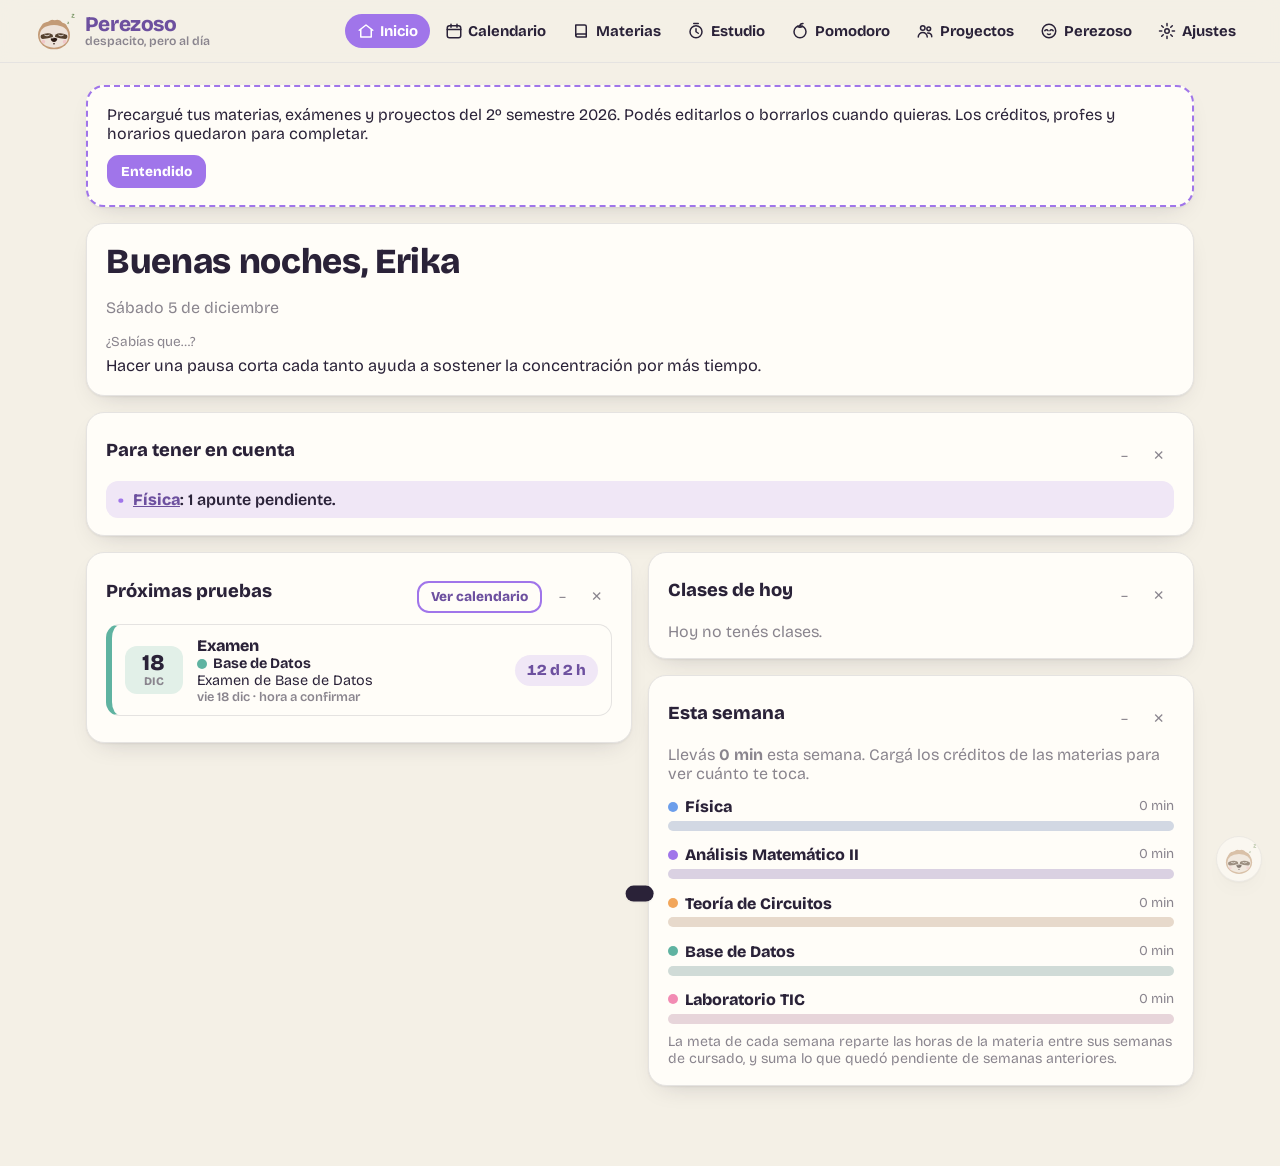
==== commit ec9e01af: "Cambios del documento: inicio, horario con fechas, notas y más - Inicio: saludo con un dato curioso " ====
--- a/Perezoso.html
+++ b/Perezoso.html
@@ -242,8 +242,8 @@
 .toast {
   position: fixed; left: 50%; bottom: 24px; z-index: 80;
   transform: translate(-50%, 160%);
-  background: var(--ink); color: var(--surface); font-weight: 700;
-  padding: .75rem 1.1rem; border-radius: 14px; max-width: calc(100vw - 32px);
+  background: var(--ink); color: var(--surface); font-weight: 600; font-size: .88rem;
+  padding: .5rem .9rem; border-radius: 12px; max-width: min(360px, calc(100vw - 32px)); text-align: center;
   box-shadow: var(--shadow); transition: transform .3s cubic-bezier(.2, .9, .3, 1.3);
 }
 .toast.show { transform: translate(-50%, 0); }
@@ -447,6 +447,31 @@
 .legend i { display: inline-block; width: 12px; height: 12px; border-radius: 4px; vertical-align: -1px; margin-right: 4px; border: 1.5px solid var(--line); }
 
 /* Notas */
+.accum { display: flex; flex-wrap: wrap; gap: 1rem 2rem; align-items: flex-end; }
+.accum .big-stat { line-height: 1.05; }
+.accum-facts { display: flex; flex-direction: column; gap: .15rem; color: var(--muted); }
+.accum-facts strong { color: var(--ink); }
+.seg-bar { display: flex; gap: 3px; height: 14px; margin-top: .8rem; }
+.seg { position: relative; height: 100%; border-radius: 4px; background: color-mix(in srgb, var(--accent) 16%, var(--line)); overflow: hidden; }
+.seg i { display: block; height: 100%; background: var(--accent); }
+.eg-head, .ev-grade { display: grid; grid-template-columns: minmax(150px, 1.4fr) 86px minmax(120px, 1.6fr) 74px 34px; gap: .6rem; align-items: center; }
+.eg-head { padding: 0 .2rem .3rem; border-bottom: 1px solid var(--line); }
+.ev-grade { padding: .55rem .2rem; border-bottom: 1px solid var(--line); }
+.eg-name { display: flex; flex-direction: column; gap: .2rem; min-width: 0; }
+.eg-name > input { font-weight: 700; padding: .35rem .5rem; }
+.eg-pct { display: flex; align-items: center; gap: .25rem; font-weight: 700; }
+.eg-grades { display: flex; flex-wrap: wrap; gap: .3rem; }
+.eg-grades input { width: 54px; padding: .35rem .3rem; text-align: center; font-weight: 700; }
+.eg-sum { display: flex; flex-direction: column; line-height: 1.1; text-align: right; }
+.eg-sum strong { color: var(--accent-ink); font-size: 1.05rem; }
+.w-num.xs { width: 44px !important; padding: .15rem .2rem !important; }
+.add-evals { display: flex; flex-wrap: wrap; gap: .4rem; align-items: center; margin-top: .9rem; }
+.add-evals .chip-opt { font-size: .82rem; padding: .3rem .75rem; }
+@media (max-width: 760px) {
+  .eg-head { display: none; }
+  .ev-grade { grid-template-columns: 1fr auto auto; grid-template-areas: "name pct rm" "grades grades sum"; }
+  .eg-name { grid-area: name; } .eg-pct { grid-area: pct; } .eg-grades { grid-area: grades; } .eg-sum { grid-area: sum; } .ev-grade > .icon-btn { grid-area: rm; }
+}
 .eval-table { width: 100%; border-collapse: collapse; }
 .eval-table th { text-align: left; font-size: .78rem; color: var(--muted); text-transform: uppercase; letter-spacing: .04em; padding: .3rem .3rem; }
 .eval-table td { padding: .25rem .3rem; }
@@ -516,9 +541,14 @@
 .task-list li.done .t-text { text-decoration: line-through; color: var(--muted); }
 .task-list select { width: auto; max-width: 160px; padding: .3rem .4rem; font-size: .85rem; }
 
+.share-grid { display: flex; flex-wrap: wrap; gap: .5rem; }
+
 /* ---------- Inicio ---------- */
 
 .hero { display: flex; flex-direction: column; gap: .4rem; }
+.day-fact { display: flex; flex-direction: column; gap: .15rem; margin-top: .5rem; max-width: 70ch; font-size: 1.02rem; line-height: 1.45; }
+.week-total { display: flex; align-items: center; gap: .9rem; margin-bottom: .5rem; }
+.week-total .big-stat { font-size: 2rem; line-height: 1; }
 .sloth-quote { font-family: var(--hand); font-size: 1.35rem; line-height: 1.2; font-weight: 700; color: var(--accent-ink); margin-top: .4rem; }
 .sloth-quote cite { display: block; font-family: var(--font); font-style: normal; font-size: .82rem; font-weight: 700; color: var(--muted); margin-top: .2rem; }
 .speech {
@@ -584,8 +614,15 @@
 .icon-btn.ghosty { border-color: transparent; background: transparent; color: var(--muted); }
 .icon-btn.ghosty:hover { background: var(--accent-soft); color: var(--ink); }
 .chip-check { border: 1.5px solid var(--line); border-radius: 999px; padding: .35rem .8rem; }
-.hidden-bar { display: flex; flex-wrap: wrap; gap: .4rem; align-items: center; }
-.hidden-bar .chip-opt { font-size: .8rem; padding: .25rem .7rem; }
+.hidden-menu { position: relative; width: fit-content; margin: .2rem 0 0 auto; font-size: .85rem; }
+.hidden-menu summary { list-style: none; cursor: pointer; color: var(--muted); font-weight: 600; padding: .2rem .5rem; border-radius: 8px; }
+.hidden-menu summary::-webkit-details-marker { display: none; }
+.hidden-menu summary::after { content: ' ▾'; }
+.hidden-menu[open] summary::after { content: ' ▴'; }
+.hidden-menu summary:hover { color: var(--ink); background: var(--accent-soft); }
+.hidden-list { position: absolute; right: 0; bottom: calc(100% + 4px); z-index: 20; min-width: 230px; display: flex; flex-direction: column; padding: .3rem; background: var(--surface); border: 1px solid var(--line); border-radius: 12px; box-shadow: var(--shadow); }
+.hidden-list button { display: flex; justify-content: space-between; gap: 1rem; align-items: center; padding: .5rem .6rem; border: 0; background: none; border-radius: 8px; font: inherit; color: var(--ink); cursor: pointer; text-align: left; }
+.hidden-list button:hover { background: var(--accent-soft); }
 .grid-2 > .blk, .grid-3 > .blk { align-self: start; }
 
 /* Faltas compacto */
@@ -674,26 +711,34 @@
 .empty-sloth.big { width: 120px; height: 120px; }
 .empty.small .empty-sloth { width: 44px; height: 44px; }
 
-/* ---------- El perezoso que baja por la liana ---------- */
+/* ---------- El perezoso que aparece abajo a la izquierda ---------- */
 
 .sloth-peek {
-  position: fixed; top: 0; right: clamp(8px, 4vw, 48px); z-index: 70;
-  display: flex; align-items: flex-start; gap: .2rem;
-  transform: translateY(-115%); pointer-events: none;
-}
-.sloth-peek.show { animation: slothIn 8.5s ease-in-out forwards; pointer-events: auto; }
-.sloth-body { width: 250px; height: 240px; border: 0; background: none; padding: 0; cursor: pointer; transform-origin: 50% 0; animation: sway 4s ease-in-out infinite; }
+  position: fixed; left: clamp(8px, 2vw, 28px); bottom: 12px; z-index: 70;
+  display: flex; align-items: flex-end; gap: .2rem;
+  transform: translate(-30%, 130%); pointer-events: none;
+}
+.sloth-peek:not(.show) { visibility: hidden; }
+.sloth-peek.show { animation: slothIn 8.5s cubic-bezier(.3, .8, .3, 1) forwards; pointer-events: auto; }
+.sloth-body { width: 330px; height: 230px; border: 0; background: none; padding: 0; cursor: pointer; }
 .sloth-body svg { width: 100%; height: 100%; }
 .sloth-bubble {
-  order: -1; margin-top: 150px; max-width: 260px;
-  background: var(--surface); color: var(--ink); font-family: var(--hand); font-weight: 700; font-size: 1.2rem; line-height: 1.15;
-  padding: .7rem .9rem; border-radius: 18px 18px 4px 18px;
+  order: 2; margin-bottom: 150px; margin-left: -40px; max-width: 270px;
+  background: var(--surface); color: var(--ink); font-family: var(--hand); font-weight: 700; font-size: 1.2rem; line-height: 1.2;
+  padding: .7rem .9rem; border-radius: 18px 18px 18px 4px;
   border: 2px solid var(--accent); box-shadow: var(--shadow);
 }
 @keyframes slothIn {
-  0% { transform: translateY(-115%); }
-  14%, 88% { transform: translateY(0); }
-  100% { transform: translateY(-115%); }
+  0% { transform: translate(-30%, 130%); }
+  12%, 90% { transform: translate(0, 0); }
+  100% { transform: translate(-30%, 130%); }
+}
+.page-sloth { display: block; width: min(300px, 90%); aspect-ratio: 344 / 240; border: 0; background: none; padding: 0; cursor: pointer; margin: .2rem auto 0; }
+.page-sloth svg { width: 100%; height: 100%; }
+@media (max-width: 1000px) {
+  .sloth-peek { bottom: calc(70px + env(safe-area-inset-bottom)); }
+  .sloth-body { width: 230px; height: 160px; }
+  .sloth-bubble { margin-bottom: 100px; max-width: 190px; font-size: 1.05rem; }
 }
 @keyframes sway { 0%, 100% { transform: rotate(-3deg); } 50% { transform: rotate(3deg); } }
 .sl-blink { animation: blink 4.5s infinite; transform-origin: 100px 94px; }
@@ -714,12 +759,22 @@
 
 @media (max-width: 1100px) {
   .brand-text small { display: none; }
+  .tabs a { padding: .5rem .6rem; font-size: .88rem; }
+}
+
+@media (max-width: 760px) {
+  .ap-preview { display: none; }
+  .studio-preview { position: static; }
+}
+
+@media (max-width: 1100px) {
+  .brand-text small { display: none; }
   .tabs a span { display: none; }
   .tabs a { padding: .55rem; }
   .tabs a.on span { display: inline; }
 }
 
-@media (max-width: 760px) {
+@media (max-width: 1000px) {
   .topbar { padding: .45rem 16px; backdrop-filter: none; background: var(--bg); }
   .tabs { display: none; }
   .topbar .live-pill { margin-left: auto; }
@@ -738,16 +793,20 @@
   .bottom-nav .ic { width: 22px; height: 22px; }
   .bottom-nav .on { background: var(--accent-soft); color: var(--accent-ink); }
   .more-sheet {
-    position: fixed; left: 12px; right: 12px; bottom: calc(70px + env(safe-area-inset-bottom)); z-index: 41;
-    display: grid; grid-template-columns: 1fr 1fr; gap: .4rem; padding: .6rem;
-    background: var(--surface); border: 1px solid var(--line); border-radius: 18px; box-shadow: var(--shadow);
+    position: fixed; right: 12px; bottom: calc(72px + env(safe-area-inset-bottom)); z-index: 41;
+    display: flex; flex-direction: column; gap: .15rem; width: min(260px, calc(100vw - 24px)); padding: .4rem;
+    background: var(--surface); border: 1px solid var(--line); border-radius: 16px; box-shadow: var(--shadow);
   }
   .more-sheet[hidden] { display: none !important; }
-  .more-sheet a { display: flex; align-items: center; gap: .5rem; padding: .75rem; border-radius: 12px; text-decoration: none; color: var(--ink); font-weight: 700; background: var(--bg); }
+  .more-sheet a { display: flex; align-items: center; gap: .6rem; padding: .7rem .8rem; border-radius: 10px; text-decoration: none; color: var(--ink); font-weight: 700; }
+  .more-sheet a:hover { background: var(--accent-soft); }
   .more-sheet a.on { background: var(--accent); color: var(--on-accent); }
   .sloth-fab { bottom: calc(78px + env(safe-area-inset-bottom)); right: 12px; width: 40px; height: 40px; }
   main { padding: 1rem 16px 6.5rem; }
   .toast { bottom: calc(84px + env(safe-area-inset-bottom)); }
+}
+
+@media (max-width: 760px) {
   .switch { width: 100%; }
   .switch button { flex: 1; padding: .55rem .5rem; font-size: .88rem; }
   .row, .row-3 { grid-template-columns: 1fr; }
@@ -759,8 +818,6 @@
   .month-nav h2 { min-width: 0; font-size: 1.05rem; }
   .log-row { grid-template-columns: auto 1fr auto auto; }
   .log-row .muted, .log-row .src { display: none; }
-  .sloth-body { width: 170px; height: 165px; }
-  .sloth-bubble { margin-top: 110px; max-width: 180px; font-size: 1.05rem; }
   .stats { grid-template-columns: 1fr 1fr; }
 }
 
@@ -819,10 +876,10 @@
   <!-- Botoncito discreto para llamar al perezoso -->
   <button class="sloth-fab" id="sloth-fab" data-sloth="head" data-sloth-talk title="Llamar al perezoso" aria-label="Llamar al perezoso"></button>
 
-  <!-- El perezoso que baja colgado de su rama de vez en cuando -->
+  <!-- El perezoso que aparece de vez en cuando abajo a la izquierda -->
   <div id="sloth-peek" class="sloth-peek" aria-live="polite">
     <div class="sloth-bubble" id="sloth-bubble"></div>
-    <button class="sloth-body" id="sloth-body" data-sloth="vine" aria-label="Perezoso (tocá para despedirlo)"></button>
+    <button class="sloth-body" id="sloth-body" data-sloth="full" aria-label="Perezoso (tocá para despedirlo)"></button>
   </div>
 
   <dialog id="modal"><div id="modal-body"></div></dialog>
@@ -1475,17 +1532,20 @@
   </section>`;
 }
 
-// Barrita para volver a mostrar lo oculto. blocks: [[key, título], ...]
+// Menú discreto para volver a mostrar lo oculto. blocks: [[key, título], ...]
 function hiddenBar(blocks) {
   const hidden = blocks.filter(([k]) => isHidden(k));
   if (!hidden.length) return '';
-  return `<div class="hidden-bar"><span class="muted small">Ocultos:</span>${hidden.map(([k, t]) => `<button type="button" class="chip-opt" data-showblock="${k}">+ ${esc(t)}</button>`).join('')}</div>`;
+  return `<details class="hidden-menu">
+    <summary>${hidden.length === 1 ? '1 sección oculta' : `${hidden.length} secciones ocultas`}</summary>
+    <div class="hidden-list">${hidden.map(([k, t]) => `<button type="button" data-showblock="${k}"><span>${esc(t)}</span><span class="muted small">Mostrar</span></button>`).join('')}</div>
+  </details>`;
 }
 
 function bindBlocks(root) {
   const L = layoutState();
   $$('[data-collapse]', root).forEach((b) => (b.onclick = () => { const k = b.dataset.collapse; if (L.collapsed[k]) delete L.collapsed[k]; else L.collapsed[k] = true; Store.save(); rerender(); }));
-  $$('[data-hideblock]', root).forEach((b) => (b.onclick = () => { L.hidden[b.dataset.hideblock] = true; Store.save(); toast('Listo, lo oculté. Lo volvés a mostrar desde abajo de la página.'); rerender(); }));
+  $$('[data-hideblock]', root).forEach((b) => (b.onclick = () => { L.hidden[b.dataset.hideblock] = true; Store.save(); toast('Sección oculta'); rerender(); }));
   $$('[data-showblock]', root).forEach((b) => (b.onclick = () => { delete L.hidden[b.dataset.showblock]; Store.save(); rerender(); }));
 }
 
@@ -1777,20 +1837,60 @@
   return { start, end };
 }
 
-/** Ritmo de una materia: cuánto falta, cuánto por semana y si va atrasada. */
+// Período de cursado de una materia (fechas propias o, si no tiene, el semestre)
+function subjectPeriod(s) {
+  const sem = semesterBounds();
+  const start = s.courseStart ? parseDate(s.courseStart) : sem.start;
+  const end = s.courseEnd ? parseDate(s.courseEnd) : new Date(sem.end);
+  end.setHours(23, 59, 59);
+  return { start, end };
+}
+
+// ¿La materia se está cursando en esta fecha? (para mostrar su horario)
+function subjectActive(s, date = new Date()) {
+  const { start, end } = subjectPeriod(s);
+  return date >= startOfDay(start) && date <= end;
+}
+
+/**
+ * Ritmo de una materia. Las horas totales (créditos × horas por crédito) se
+ * reparten en partes iguales entre las semanas de cursado. Lo que no se llegó
+ * a hacer en semanas anteriores se suma a la meta de esta semana.
+ */
 function subjectPace(s, now = Date.now()) {
+  const W = 7 * DAY_MS;
   const goal = goalMinutes(s);
   const done = studiedMinutes(s.id);
   const left = Math.max(0, goal - done);
-  const { start, end } = semesterBounds();
-  const span = Math.max(1, end - start);
-  const elapsed = clamp((now - start) / span, 0, 1);
-  const weeksLeft = now < end ? Math.max(1, Math.ceil((end - now) / (7 * DAY_MS))) : 0;
-  const perWeek = weeksLeft ? left / weeksLeft : left;
-  const expected = goal * elapsed;
-  const behind = goal > 0 && elapsed > 0.04 && done < expected * 0.85;
-  const weekDone = studiedMinutes(s.id, startOfWeek(new Date(now)).getTime());
-  return { goal, done, left, weeksLeft, perWeek, expected, behind, weekDone, over: done - goal };
+  const { start, end } = subjectPeriod(s);
+  const firstWeek = startOfWeek(start).getTime();
+  const totalWeeks = Math.max(1, Math.ceil((end.getTime() - firstWeek) / W));
+  const base = goal / totalWeeks;
+  const thisWeek = startOfWeek(new Date(now)).getTime();
+  const started = now >= start.getTime();
+  const finished = now > end.getTime();
+  const weekIdx = clamp(Math.floor((thisWeek - firstWeek) / W), 0, totalWeeks);
+  const doneBefore = studiedMinutes(s.id, 0, thisWeek);
+  const debt = started && !finished ? Math.max(0, Math.min(goal, base * weekIdx) - doneBefore) : 0;
+  const weekDone = studiedMinutes(s.id, thisWeek);
+  const perWeek = started && !finished ? Math.min(Math.max(0, goal - doneBefore), base + debt) : 0;
+  const weeksLeft = finished ? 0 : Math.max(1, Math.ceil((end.getTime() - Math.max(now, firstWeek)) / W));
+  const expected = goal * clamp((now - start.getTime()) / Math.max(1, end.getTime() - start.getTime()), 0, 1);
+  const behind = goal > 0 && debt >= 30;
+  return { goal, done, left, base, debt, perWeek, weeksLeft, totalWeeks, expected, behind, weekDone, over: done - goal, started, finished, start, end };
+}
+
+// Clases de materias que se están cursando
+function activeClasses(date = new Date()) {
+  return Store.data.classes.filter((c) => { const s = subjectById(c.subjectId); return s && subjectActive(s, date); });
+}
+
+// Total de la semana, sumando todas las materias
+function weekSummary(now = Date.now()) {
+  const subs = Store.data.subjects.map((s) => subjectPace(s, now));
+  const target = subs.reduce((a, p) => a + p.perWeek, 0);
+  const done = studiedMinutes('', startOfWeek(new Date(now)).getTime());
+  return { target, done, pct: target ? Math.round((done / target) * 100) : null };
 }
 
 function lastStudyTime() {
@@ -2527,7 +2627,10 @@
 const PATTERNS = [
   { id: 'dots', label: 'Puntos' }, { id: 'grid', label: 'Cuadros' }, { id: 'stripes', label: 'Rayas' },
   { id: 'zigzag', label: 'Zigzag' }, { id: 'stars', label: 'Estrellitas' }, { id: 'hearts', label: 'Corazones' },
-  { id: 'leaves', label: 'Hojitas' },
+  { id: 'leaves', label: 'Hojitas' }, { id: 'checks', label: 'Cuadritos' }, { id: 'waves', label: 'Ondas' },
+  { id: 'flowers', label: 'Florcitas' }, { id: 'clouds', label: 'Nubes' }, { id: 'moons', label: 'Lunas' },
+  { id: 'plaid', label: 'Escocés' }, { id: 'confetti', label: 'Confeti' }, { id: 'bubbles', label: 'Burbujas' },
+  { id: 'triangles', label: 'Triángulos' }, { id: 'cherries', label: 'Cerezas' }, { id: 'sparkles', label: 'Brillitos' },
 ];
 
 function patternUrl(kind, color) {
@@ -2540,6 +2643,17 @@
     stars: `<svg xmlns="http://www.w3.org/2000/svg" width="60" height="60"><path d="M15 8l2 5 5 .5-4 3.5 1.3 5L15 19l-4.3 3 1.3-5-4-3.5 5-.5z" fill="${c}" opacity=".35"/><path d="M45 38l1.4 3.4 3.6.3-2.8 2.4.9 3.5-3.1-2-3.1 2 .9-3.5-2.8-2.4 3.6-.3z" fill="${c}" opacity=".25"/></svg>`,
     hearts: `<svg xmlns="http://www.w3.org/2000/svg" width="48" height="48"><path d="M12 18c-3-4-9-1-6 4l6 5 6-5c3-5-3-8-6-4z" fill="${c}" opacity=".32"/><path d="M36 42c-2-3-7-1-5 3l5 4 5-4c2-4-3-6-5-3z" fill="${c}" opacity=".22"/></svg>`,
     leaves: `<svg xmlns="http://www.w3.org/2000/svg" width="64" height="64"><path d="M12 30c6-12 18-12 22-10-4 10-14 16-22 10z" fill="${c}" opacity=".3"/><path d="M40 54c4-8 12-8 15-7-3 7-9 11-15 7z" fill="${c}" opacity=".22"/></svg>`,
+    checks: `<svg xmlns="http://www.w3.org/2000/svg" width="32" height="32"><rect width="16" height="16" fill="${c}" opacity=".13"/><rect x="16" y="16" width="16" height="16" fill="${c}" opacity=".13"/></svg>`,
+    waves: `<svg xmlns="http://www.w3.org/2000/svg" width="48" height="24"><path d="M0 12 Q12 2 24 12 T48 12" fill="none" stroke="${c}" stroke-opacity=".3" stroke-width="2.5"/></svg>`,
+    flowers: `<svg xmlns="http://www.w3.org/2000/svg" width="56" height="56"><g fill="${c}" opacity=".3"><circle cx="14" cy="10" r="3.5"/><circle cx="18" cy="14" r="3.5"/><circle cx="14" cy="18" r="3.5"/><circle cx="10" cy="14" r="3.5"/></g><circle cx="14" cy="14" r="2" fill="${c}" opacity=".5"/><g fill="${c}" opacity=".22"><circle cx="42" cy="38" r="3"/><circle cx="46" cy="42" r="3"/><circle cx="42" cy="46" r="3"/><circle cx="38" cy="42" r="3"/></g></svg>`,
+    clouds: `<svg xmlns="http://www.w3.org/2000/svg" width="80" height="60"><path d="M12 24a7 7 0 0 1 13-4 6 6 0 0 1 10 5 5 5 0 0 1-1 10H13a6 6 0 0 1-1-11z" fill="${c}" opacity=".2"/><path d="M50 48a5 5 0 0 1 9-3 4 4 0 0 1 7 4 3.5 3.5 0 0 1-1 7H51a4 4 0 0 1-1-8z" fill="${c}" opacity=".16"/></svg>`,
+    moons: `<svg xmlns="http://www.w3.org/2000/svg" width="60" height="60"><path d="M20 8a10 10 0 1 0 8 16A8 8 0 0 1 20 8z" fill="${c}" opacity=".3"/><circle cx="46" cy="44" r="2" fill="${c}" opacity=".35"/><circle cx="40" cy="14" r="1.5" fill="${c}" opacity=".35"/></svg>`,
+    plaid: `<svg xmlns="http://www.w3.org/2000/svg" width="40" height="40"><rect x="0" y="14" width="40" height="8" fill="${c}" opacity=".13"/><rect x="14" y="0" width="8" height="40" fill="${c}" opacity=".13"/><path d="M0 34H40M34 0V40" stroke="${c}" stroke-opacity=".2" stroke-width="1.5"/></svg>`,
+    confetti: `<svg xmlns="http://www.w3.org/2000/svg" width="60" height="60"><rect x="8" y="10" width="7" height="3" rx="1.5" fill="${c}" opacity=".35" transform="rotate(30 11 11)"/><rect x="40" y="18" width="7" height="3" rx="1.5" fill="${c}" opacity=".25" transform="rotate(-40 43 19)"/><circle cx="24" cy="42" r="2.2" fill="${c}" opacity=".3"/><rect x="46" y="46" width="6" height="3" rx="1.5" fill="${c}" opacity=".3" transform="rotate(70 49 47)"/><circle cx="52" cy="6" r="1.8" fill="${c}" opacity=".3"/></svg>`,
+    bubbles: `<svg xmlns="http://www.w3.org/2000/svg" width="64" height="64"><circle cx="16" cy="16" r="9" fill="none" stroke="${c}" stroke-opacity=".3" stroke-width="2"/><circle cx="46" cy="44" r="6" fill="none" stroke="${c}" stroke-opacity=".25" stroke-width="2"/><circle cx="48" cy="12" r="3" fill="none" stroke="${c}" stroke-opacity=".25" stroke-width="1.5"/></svg>`,
+    triangles: `<svg xmlns="http://www.w3.org/2000/svg" width="40" height="36"><path d="M0 36 L20 0 L40 36Z" fill="${c}" opacity=".1"/><path d="M-20 36 L0 0 L20 36Z M20 36 L40 0 L60 36Z" fill="none" stroke="${c}" stroke-opacity=".18"/></svg>`,
+    cherries: `<svg xmlns="http://www.w3.org/2000/svg" width="64" height="64"><path d="M20 12 Q24 22 18 30 M20 12 Q26 20 28 30" stroke="#6f8f5a" stroke-opacity=".5" stroke-width="1.6" fill="none"/><circle cx="17" cy="32" r="5" fill="${c}" opacity=".4"/><circle cx="29" cy="32" r="5" fill="${c}" opacity=".4"/><circle cx="48" cy="52" r="2" fill="${c}" opacity=".25"/></svg>`,
+    sparkles: `<svg xmlns="http://www.w3.org/2000/svg" width="56" height="56"><path d="M14 6 L16 12 L22 14 L16 16 L14 22 L12 16 L6 14 L12 12Z" fill="${c}" opacity=".35"/><path d="M42 34 L43.3 38 L47 39.3 L43.3 40.6 L42 44.6 L40.7 40.6 L37 39.3 L40.7 38Z" fill="${c}" opacity=".28"/></svg>`,
   };
   return `data:image/svg+xml;utf8,${encodeURIComponent(svgs[kind] || svgs.dots)}`;
 }
@@ -2758,7 +2872,6 @@
       <div class="dow">${DAYS_SHORT.map((d) => `<span>${d}</span>`).join('')}</div>
       <div class="grid">${cells}</div>
     </div>
-    <p class="hint">Tocá un día para agregar un evento ese día.</p>
     <section class="card">
       <div class="list-head">
         <h2>Lo que se viene</h2>
@@ -3090,7 +3203,7 @@
     if (h < maxH) { doc.setFont('helvetica', 'normal'); doc.setFontSize(7); doc.setTextColor(140, 130, 150); doc.text(`${pad(h)}:00`, M + hourW - 1.5, yy + 2.5, { align: 'right' }); }
   }
   for (let i = 0; i <= 6; i++) doc.line(M + hourW + i * cw, top + headH, M + hourW + i * cw, top + headH + (maxH - minH) * hh);
-  Store.data.classes.filter((c) => +c.day <= 6).forEach((c) => {
+  activeClasses().filter((c) => +c.day <= 6).forEach((c) => {
     const x = M + hourW + (c.day - 1) * cw + 0.8;
     const y0 = top + headH + ((toMin(c.start) / 60) - minH) * hh;
     const h = ((toMin(c.end) - toMin(c.start)) / 60) * hh;
@@ -3112,13 +3225,13 @@
 
 function timetableRange() {
   let minH = 7, maxH = 23;
-  Store.data.classes.forEach((c) => { minH = Math.min(minH, Math.floor(toMin(c.start) / 60)); maxH = Math.max(maxH, Math.ceil(toMin(c.end) / 60)); });
+  activeClasses().forEach((c) => { minH = Math.min(minH, Math.floor(toMin(c.start) / 60)); maxH = Math.max(maxH, Math.ceil(toMin(c.end) / 60)); });
   return { minH, maxH };
 }
 
 // Huecos de al menos 45 min entre clases del mismo día
 function freeGaps(day) {
-  const cls = Store.data.classes.filter((c) => +c.day === day).sort((a, b) => toMin(a.start) - toMin(b.start));
+  const cls = activeClasses().filter((c) => +c.day === day).sort((a, b) => toMin(a.start) - toMin(b.start));
   const gaps = [];
   for (let i = 1; i < cls.length; i++) {
     const prevEnd = Math.max(...cls.slice(0, i).map((c) => toMin(c.end)));
@@ -3129,7 +3242,7 @@
 }
 
 function renderTimetable(el) {
-  const classes = Store.data.classes;
+  const classes = activeClasses();
   if (!Store.data.subjects.length) {
     el.innerHTML = `<div class="card empty">
       <h2>Primero creá una materia</h2><p>Después vas a poder cargar tus horarios de clase acá.</p>
@@ -3208,6 +3321,11 @@
         <label>Hasta<input type="time" name="end" required value="${data.end}"></label>
       </div>
       <div class="row">
+        <label>Clases desde<input type="date" name="courseStart" value="${(subjectById(data.subjectId) || {}).courseStart || Store.data.settings.semesterStart}"></label>
+        <label>Hasta<input type="date" name="courseEnd" value="${(subjectById(data.subjectId) || {}).courseEnd || Store.data.settings.semesterEnd}"></label>
+      </div>
+      <p class="hint">Las fechas son de la materia: cuando termina el cursado, su horario deja de aparecer (la materia sigue en Materias).</p>
+      <div class="row">
         <label>Tipo de clase<select name="kind">${CLASS_KINDS.map((k) => `<option ${k === data.kind ? 'selected' : ''}>${k}</option>`).join('')}</select></label>
         <label>Salón <span class="opt">(opcional)</span><input name="room" value="${esc(data.room)}" placeholder="Ej: 501, Anfiteatro"></label>
       </div>
@@ -3220,10 +3338,18 @@
     </form>`, (body) => {
     const f = $('#cl-form', body);
     const el = f.elements;
+    el.subjectId.onchange = () => {
+      const subj = subjectById(el.subjectId.value) || {};
+      el.courseStart.value = subj.courseStart || Store.data.settings.semesterStart;
+      el.courseEnd.value = subj.courseEnd || Store.data.settings.semesterEnd;
+    };
     f.onsubmit = (e) => {
       e.preventDefault();
       if (toMin(el.end.value) <= toMin(el.start.value)) { toast('La hora de fin tiene que ser después del inicio.'); return; }
+      if (el.courseStart.value && el.courseEnd.value && el.courseEnd.value < el.courseStart.value) { toast('La fecha de fin tiene que ser después del inicio.'); return; }
       Object.assign(data, { subjectId: el.subjectId.value, day: +el.day.value, start: el.start.value, end: el.end.value, kind: el.kind.value, room: el.room.value.trim() });
+      const subj = subjectById(data.subjectId);
+      if (subj) { subj.courseStart = el.courseStart.value; subj.courseEnd = el.courseEnd.value; }
       if (isNew) Store.data.classes.push(data);
       else Object.assign(cl, data);
       Store.save();
@@ -3251,7 +3377,7 @@
 const SUBJECT_TABS = [
   { id: 'resumen', label: 'Resumen' },
   { id: 'documentos', label: 'Documentos' },
-  { id: 'practicos', label: 'Prácticos' },
+  { id: 'practicos', label: 'Tareas a realizar' },
   { id: 'notas', label: 'Notas' },
   { id: 'apariencia', label: 'Apariencia' },
 ];
@@ -3287,7 +3413,6 @@
             return `<a class="card subj-card" href="#materia/${s.id}" style="--c:${s.color}">
               <div class="subj-card-top"><h3>${esc(s.name)}</h3><span class="badge">${Number(s.credits) || 0} cr.</span></div>
               <div class="chip-row">${s.tag ? `<span class="badge tag">${esc(s.tag)}</span>` : ''}${p.behind ? '<span class="badge warn">Atrasada</span>' : ''}</div>
-              <p class="muted">${s.professors.length ? '' + esc(s.professors.map((x) => x.name).filter(Boolean).join(', ')) : 'Sin docente cargado'}</p>
               ${hoursBar(s)}
               <p class="next">${next ? `${esc(typeLabel(next))} · <span class="num" data-countdown="${eventDate(next).getTime()}">${countdown(eventDate(next)).text}</span>` : '<span class="muted">Sin pruebas próximas</span>'}</p>
             </a>`;
@@ -3335,6 +3460,10 @@
         <div id="profs">${(data.professors.length ? data.professors : [{ name: '', emails: [] }]).map(professorRow).join('')}</div>
         <button type="button" class="btn ghost sm" id="add-prof">+ Otro profesor</button>
       </fieldset>
+      <div class="row">
+        <label>Inicio de clases<input type="date" name="courseStart" value="${data.courseStart || Store.data.settings.semesterStart}"></label>
+        <label>Fin de clases<input type="date" name="courseEnd" value="${data.courseEnd || Store.data.settings.semesterEnd}"></label>
+      </div>
       <label>Bibliografía principal <span class="opt">(opcional)</span><input name="bibliography" value="${esc(data.bibliography)}" placeholder="Ej: Serway, vol. 2"></label>
       <div class="row">
         <label>Créditos<input type="number" name="credits" min="0" step="0.5" value="${data.credits || 0}"></label>
@@ -3361,7 +3490,7 @@
       }
       Object.assign(data, {
         name: el.name.value.trim(), semester: el.semester.value, year: +el.year.value, tag: el.tag.value.trim(),
-        professors, bibliography: el.bibliography.value.trim(), credits: Number(el.credits.value) || 0, color: el.color.value,
+        professors, bibliography: el.bibliography.value.trim(), courseStart: el.courseStart.value, courseEnd: el.courseEnd.value, credits: Number(el.credits.value) || 0, color: el.color.value,
       });
       if (isNew) Store.data.subjects.push(data);
       else Object.assign(s, data);
@@ -3374,7 +3503,7 @@
 }
 
 async function deleteSubject(s) {
-  if (!confirm(`¿Eliminar “${s.name}”? Se borran también sus eventos, clases, horas registradas, prácticos, notas y documentos.`)) return;
+  if (!confirm(`¿Eliminar “${s.name}”? Se borran también sus eventos, clases, horas registradas, tareas, notas y documentos.`)) return;
   const d = Store.data;
   d.subjects = d.subjects.filter((x) => x.id !== s.id);
   d.events = d.events.filter((x) => x.subjectId !== s.id);
@@ -3457,7 +3586,7 @@
       </div>
       <div class="bar big" style="--c:${s.color}"><span style="width:${pct}%"></span></div>
       <div class="bar-legend">${fmtHM(p.done)} dedicadas · ${pct.toFixed(0)}% · esta semana ${fmtHM(p.weekDone)}</div>
-      ${p.left > 0 && p.weeksLeft ? `<div class="pace ${p.behind ? 'behind' : ''}">${p.behind ? 'Vas atrasada. ' : ''}Necesitás <strong>${fmtHM(p.perWeek)} por semana</strong> (quedan ${p.weeksLeft} semanas).</div>` : ''}`
+      ${paceHTML(p)}`
     : '<p class="muted">Cargá los créditos (✎ Editar) para calcular las horas de esfuerzo.</p>'}
       <button class="btn ${studying ? 'danger' : ''}" id="s-study">${studying ? '■ Terminar sesión' : '▶ Estudiar ahora'}</button></div>`;
 
@@ -3506,6 +3635,16 @@
   $$('[data-note]', box).forEach((c) => (c.onchange = () => { const n = s.pendingNotes.find((x) => x.id === c.dataset.note); n.done = c.checked; Store.save(); rerender(); }));
   $$('[data-rmnote]', box).forEach((b) => (b.onclick = () => { s.pendingNotes = s.pendingNotes.filter((x) => x.id !== b.dataset.rmnote); Store.save(); rerender(); }));
   on(box, '#note-form', 'onsubmit', (e) => { e.preventDefault(); const t = e.target.elements.t.value.trim(); if (!t) return; s.pendingNotes.push({ id: uid(), text: t, done: false }); Store.save(); rerender(); });
+}
+
+function paceHTML(p) {
+  if (!p.goal) return '';
+  if (p.finished) return `<div class="pace">Terminó el cursado (${fmtDateShort(p.end)}).</div>`;
+  if (!p.started) return `<div class="pace">Empieza el ${fmtDateShort(p.start)}. Vas a necesitar unas <strong>${fmtHM(p.base)} por semana</strong>.</div>`;
+  if (p.left <= 0) return '';
+  return `<div class="pace ${p.behind ? 'behind' : ''}">Meta de esta semana: <strong>${fmtHM(p.perWeek)}</strong>
+    ${p.debt >= 1 ? `<span class="small">(${fmtHM(p.base)} de la semana + ${fmtHM(p.debt)} que quedaron de semanas anteriores)</span>` : `<span class="small">(${p.weeksLeft} semanas de cursado por delante)</span>`}
+    <div class="small" style="margin-top:.2rem">Llevás ${fmtHM(p.weekDone)} esta semana.</div></div>`;
 }
 
 /* --- Documentos --- */
@@ -3687,8 +3826,8 @@
   box.innerHTML = `
     <section class="card">
       <div class="list-head">
-        <h2>Prácticos</h2>
-        <button class="btn sm" id="add-prac">+ Nuevo práctico</button>
+        <h2>Tareas a realizar</h2>
+        <button class="btn sm" id="add-prac">+ Nueva tarea</button>
       </div>
       ${s.practicos.length ? `
         <div class="grid-2" style="margin-bottom:.8rem">
@@ -3713,13 +3852,13 @@
               <div class="sec-head"><h3>${esc(p.name)}</h3>
                 <div><button class="icon-btn sm" data-pren="${p.id}" aria-label="Renombrar">✎</button>
                 <button class="icon-btn sm" data-pcount="${p.id}" aria-label="Cambiar cantidad de ejercicios">#</button>
-                <button class="icon-btn sm danger" data-prm="${p.id}" aria-label="Eliminar práctico"><svg class="ic" viewBox="0 0 24 24" aria-hidden="true"><path d="M4 7h16M9 7V4h6v3M6 7l1 13h10l1-13M10 11v6M14 11v6"/></svg></button></div></div>
+                <button class="icon-btn sm danger" data-prm="${p.id}" aria-label="Eliminar tarea"><svg class="ic" viewBox="0 0 24 24" aria-hidden="true"><path d="M4 7h16M9 7V4h6v3M6 7l1 13h10l1-13M10 11v6M14 11v6"/></svg></button></div></div>
               <div class="muted small">${ps.done}/${ps.total} resueltos · ★ ${ps.prioDone}/${ps.prio} prioritarios</div>
               <div class="bar" style="--c:var(--moss)"><span style="width:${ps.total ? (ps.done / ps.total) * 100 : 0}%"></span></div>
               <div class="ex-grid">${exs.map((e) => `<button class="ex ${e.priority ? 'prio' : ''}" data-ex="${p.id}|${e.n}" data-state="${e.state}" title="Ejercicio ${e.n}: ${EX_LABEL[e.state]}${e.priority ? ' · prioritario' : ''}" aria-label="Ejercicio ${e.n}, ${EX_LABEL[e.state]}${e.priority ? ', prioritario' : ''}">${e.n}</button>`).join('') || '<span class="muted small">No hay prioritarios acá.</span>'}</div>
             </div>`;
           }).join('')}
-        </div>` : `<div class="empty small"><p>Agregá un práctico con su cantidad de ejercicios y andá marcando cómo vas.</p></div>`}
+        </div>` : `<div class="empty small"><p>Agregá una tarea (por ejemplo, un práctico) con su cantidad de ejercicios y andá marcando cómo vas.</p></div>`}
     </section>`;
   Sloth.paint(box);
 
@@ -3739,7 +3878,7 @@
   }));
   $$('[data-pren]', box).forEach((b) => (b.onclick = async () => {
     const p = s.practicos.find((x) => x.id === b.dataset.pren);
-    const t = await askText('Renombrar práctico', 'Nombre', p.name);
+    const t = await askText('Renombrar tarea', 'Nombre', p.name);
     if (t) { p.name = t; Store.save(); rerender(); }
   }));
   $$('[data-pcount]', box).forEach((b) => (b.onclick = async () => {
@@ -3760,7 +3899,7 @@
 }
 
 function openPracticoForm(s) {
-  Modal.open('Nuevo práctico', `
+  Modal.open('Nueva tarea', `
     <form class="form" id="prac-form">
       <label>Nombre<input name="name" required placeholder="Ej: Práctico 4" value="Práctico ${s.practicos.length + 1}"></label>
       <label>Cantidad de ejercicios<input type="number" name="count" min="1" max="300" value="10" required></label>
@@ -3781,16 +3920,18 @@
 }
 
 /* --- Notas y aprobación ---
- * Pensado para notas sobre 12: cada componente tiene un peso (%), una nota
- * máxima y puede ser una sola nota (un parcial) o un grupo del que cuentan
- * las mejores N en promedio (por ejemplo, los 3 controles más altos).
+ * Cada evaluación vale un porcentaje de la nota final (sobre 12). A medida que
+ * cargás notas, se va sumando la nota acumulada: un 9 en un parcial que vale
+ * 40% suma 9 × 0,40 = 3,6 puntos. Una evaluación puede ser una sola nota o
+ * varias, de las que cuentan las mejores N en promedio (por ejemplo, los 3
+ * controles más altos).
  */
 
 const GRADE_PRESETS = [
-  { id: 'p40', label: '+ Parcial 40%', make: (n) => ({ name: `Parcial ${n}`, weight: 40, kind: 'single', count: 1, best: 1 }) },
-  { id: 'p20', label: '+ Parcial 20%', make: (n) => ({ name: `Parcial ${n}`, weight: 20, kind: 'single', count: 1, best: 1 }) },
-  { id: 'ctrl', label: '+ Controles (mejores 3 de 4, 20%)', make: () => ({ name: 'Controles', weight: 20, kind: 'group', count: 4, best: 3 }) },
-  { id: 'otra', label: '+ Otra', make: () => ({ name: 'Evaluación', weight: 10, kind: 'single', count: 1, best: 1 }) },
+  { id: 'p40', label: 'Parcial 40%', make: (n) => ({ name: `Parcial ${n}`, weight: 40, kind: 'single', count: 1, best: 1 }) },
+  { id: 'p20', label: 'Parcial 20%', make: (n) => ({ name: `Parcial ${n}`, weight: 20, kind: 'single', count: 1, best: 1 }) },
+  { id: 'ctrl', label: 'Controles (3 mejores de 4) 20%', make: () => ({ name: 'Controles', weight: 20, kind: 'group', count: 4, best: 3 }) },
+  { id: 'otra', label: 'Otra', make: () => ({ name: 'Evaluación', weight: 10, kind: 'single', count: 1, best: 1 }) },
 ];
 
 function grading(s) {
@@ -3799,107 +3940,102 @@
 }
 
 const isNum = (g) => g !== '' && g != null && !Number.isNaN(Number(g));
-
-function componentStatus(c) {
+const fmtN = (n) => (Math.round(n * 100) / 100).toLocaleString('es-UY', { maximumFractionDigits: 2 });
+
+function componentStatus(c, scale) {
   const filled = c.grades.filter(isNum).map(Number);
   const counts = c.kind === 'group' ? clamp(c.best || c.count, 1, c.count) : 1;
   const used = filled.slice().sort((a, b) => b - a).slice(0, counts);
   const avg = used.length ? used.reduce((a, b) => a + b, 0) / used.length : null;
   const done = filled.length >= (c.kind === 'group' ? c.count : 1);
-  return { avg, done, filled: filled.length, counts, frac: avg == null ? null : avg / (Number(c.max) || 12) };
+  const w = (Number(c.weight) || 0) / 100;
+  return { avg, done, filled: filled.length, counts, w, points: avg == null ? 0 : avg * w, maxPoints: w * scale };
 }
 
 function gradeSummary(s) {
   const g = grading(s);
   const scale = Number(g.scale) || 12;
-  let totalW = 0, doneW = 0, doneEarned = 0, anyW = 0, anyEarned = 0;
+  let totalW = 0, gradedW = 0, accumulated = 0, pendingW = 0;
   for (const c of g.components) {
-    const w = Number(c.weight) || 0;
-    const st = componentStatus(c);
-    totalW += w;
-    if (st.frac != null) { anyW += w; anyEarned += w * st.frac; }
-    if (st.done && st.frac != null) { doneW += w; doneEarned += w * st.frac; }
+    const st = componentStatus(c, scale);
+    totalW += st.w;
+    if (st.avg != null) { gradedW += st.w; accumulated += st.points; }
+    if (!st.done) pendingW += st.w;
   }
+  const doneAccum = g.components.reduce((a, c) => { const st = componentStatus(c, scale); return a + (st.done ? st.points : 0); }, 0);
   return {
-    scale, totalW, doneW, remainingW: totalW - doneW,
-    current: anyW ? (anyEarned / anyW) * scale : null,          // promedio sobre lo rendido
-    secured: totalW ? (doneEarned / totalW) * scale : 0,          // puntos asegurados sobre la nota final
-    need: (target) => {
-      const rem = totalW - doneW;
-      if (!totalW) return null;
-      const req = ((target / scale) * totalW - doneEarned) / (rem || 1);
-      return { rem, value: req * scale, done: rem <= 0 };
-    },
+    scale, totalPct: totalW * 100, gradedPct: gradedW * 100, pendingPct: pendingW * 100,
+    accumulated,                                   // nota acumulada hasta ahora (sobre la escala)
+    average: gradedW ? accumulated / gradedW : null, // promedio en lo rendido
+    maxPossible: doneAccum + pendingW * scale,     // si te va perfecto en lo que falta
+    need: (target) => (pendingW > 0 ? (target - doneAccum) / pendingW : null),
   };
 }
-
-const fmtN = (n) => (Math.round(n * 100) / 100).toLocaleString('es-UY', { maximumFractionDigits: 2 });
 
 function tabNotas(s, box) {
   const g = grading(s);
   const sum = gradeSummary(s);
-  const target = g.target ?? g.pass ?? 6;
-  const needed = sum.need(Number(target));
-
-  const comps = g.components.map((c) => {
-    const st = componentStatus(c);
-    const pts = ((Number(c.weight) || 0) / 100) * sum.scale;
-    const gradeInputs = c.grades.map((v, i) => `<input type="number" step="any" min="0" max="${c.max}" data-grade="${c.id}|${i}" value="${isNum(v) ? v : ''}" placeholder="—" aria-label="${esc(c.name)} nota ${i + 1}">`).join('');
-    return `<div class="comp" data-comp="${c.id}">
-      <div class="comp-top">
-        <input class="comp-name" data-f="name" value="${esc(c.name)}" aria-label="Nombre">
-        <label class="inline small">vale <input type="number" data-f="weight" min="0" max="100" step="any" value="${c.weight}" class="w-num" aria-label="Peso"> %</label>
-        <label class="inline small">sobre <input type="number" data-f="max" min="1" step="any" value="${c.max}" class="w-num" aria-label="Nota máxima"></label>
-        <button type="button" class="icon-btn sm danger" data-rmcomp="${c.id}" aria-label="Eliminar ${esc(c.name)}">✕</button>
+  const target = Number(g.target ?? g.pass ?? 6);
+  const need = sum.need(target);
+
+  const segments = g.components.map((c) => {
+    const st = componentStatus(c, sum.scale);
+    return `<span class="seg" style="width:${st.w * 100}%" title="${esc(c.name)}: ${fmtN(st.points)} de ${fmtN(st.maxPoints)}"><i style="width:${st.maxPoints ? (st.points / st.maxPoints) * 100 : 0}%"></i></span>`;
+  }).join('');
+
+  let needLine = '';
+  if (g.components.length) {
+    if (sum.accumulated >= target) needLine = `<p class="ok-line">Ya llegaste a ${fmtN(target)} con lo que llevás acumulado.</p>`;
+    else if (need == null) needLine = `<p class="warn-line">No quedan evaluaciones para llegar a ${fmtN(target)}.</p>`;
+    else if (need > sum.scale) needLine = `<p class="warn-line">Para llegar a ${fmtN(target)} necesitarías más de ${sum.scale} en lo que falta. Mirá la regla de aprobación por si hay recuperatorio.</p>`;
+    else needLine = `<p>Para llegar a <strong>${fmtN(target)}</strong> necesitás un promedio de <strong class="big-inline">${fmtN(Math.max(0, need))}</strong> en lo que te falta (${fmtN(sum.pendingPct)}% de la nota).</p>`;
+  }
+
+  const summary = `
+    <div class="accum">
+      <div><span class="muted small">Nota acumulada</span><div class="big-stat">${fmtN(sum.accumulated)}<span class="muted" style="font-size:1rem"> / ${sum.scale}</span></div></div>
+      <div class="accum-facts small">
+        <span>Rendiste el <strong>${fmtN(sum.gradedPct)}%</strong> de la nota</span>
+        ${sum.average != null ? `<span>Promedio en lo rendido: <strong>${fmtN(sum.average)}</strong></span>` : ''}
+        <span>Máximo que todavía podés sacar: <strong>${fmtN(Math.min(sum.scale, sum.maxPossible))}</strong></span>
       </div>
-      <div class="comp-kind">
-        <div class="switch sm">
-          <button type="button" data-kind="${c.id}|single" class="${c.kind === 'single' ? 'on' : ''}">Una nota</button>
-          <button type="button" data-kind="${c.id}|group" class="${c.kind === 'group' ? 'on' : ''}">Varias notas</button>
-        </div>
-        ${c.kind === 'group' ? `<span class="small">cuentan las mejores <input type="number" data-f="best" min="1" max="${c.count}" value="${c.best}" class="w-num" aria-label="Cuántas cuentan"> de <input type="number" data-f="count" min="1" max="20" value="${c.count}" class="w-num" aria-label="Cantidad de notas"> en promedio</span>` : ''}
+    </div>
+    <div class="seg-bar" aria-hidden="true">${segments}</div>
+    <div class="filters" style="margin-top:.8rem">
+      <label class="inline small">Notas sobre <input type="number" id="g-scale" min="1" value="${sum.scale}" class="w-num"></label>
+      <label class="inline small">Quiero llegar a <input type="number" id="g-target" min="0" step="any" value="${target}" class="w-num"></label>
+    </div>
+    ${needLine}`;
+
+  const rows = g.components.map((c) => {
+    const st = componentStatus(c, sum.scale);
+    const inputs = c.grades.map((v, i) => `<input type="number" step="any" min="0" max="${sum.scale}" data-grade="${c.id}|${i}" value="${isNum(v) ? v : ''}" placeholder="—" aria-label="${esc(c.name)}, nota ${i + 1}">`).join('');
+    return `<div class="ev-grade" data-comp="${c.id}">
+      <div class="eg-name">
+        <input data-f="name" value="${esc(c.name)}" aria-label="Nombre de la evaluación">
+        <span class="small muted">${c.kind === 'group' ? `cuentan las <input type="number" data-f="best" min="1" max="${c.count}" value="${c.best}" class="w-num xs" aria-label="Cuántas cuentan"> mejores de <input type="number" data-f="count" min="2" max="20" value="${c.count}" class="w-num xs" aria-label="Cuántas notas"> · <button type="button" class="link small" data-kind="${c.id}|single">una sola nota</button>` : `<button type="button" class="link small" data-kind="${c.id}|group">son varias notas</button>`}</span>
       </div>
-      <div class="grade-row">${gradeInputs}</div>
-      <p class="small muted">${st.avg == null ? `Aporta hasta ${fmtN(pts)} puntos de ${sum.scale}.` : `${c.kind === 'group' ? `Promedio de las mejores ${Math.min(st.counts, st.filled)}: ` : 'Nota: '}<strong>${fmtN(st.avg)}/${c.max}</strong> · aporta <strong>${fmtN((st.frac || 0) * pts)}</strong> de ${fmtN(pts)} puntos${st.done ? '' : ' (faltan notas)'}`}</p>
+      <label class="eg-pct"><input type="number" data-f="weight" min="0" max="100" step="any" value="${c.weight}" class="w-num" aria-label="Porcentaje"> %</label>
+      <div class="eg-grades">${inputs}</div>
+      <div class="eg-sum"><strong>${st.avg == null ? '—' : `+${fmtN(st.points)}`}</strong><span class="muted small">de ${fmtN(st.maxPoints)}</span></div>
+      <button type="button" class="icon-btn sm ghosty" data-rmcomp="${c.id}" aria-label="Eliminar ${esc(c.name)}">✕</button>
     </div>`;
   }).join('');
 
   const evalBody = `
-    <div class="filters" style="margin-bottom:.8rem">
-      <label class="inline small">Notas sobre <input type="number" id="g-scale" min="1" value="${sum.scale}" class="w-num"></label>
-      <label class="inline small">Se aprueba con <input type="number" id="g-pass" min="0" step="any" value="${g.pass ?? ''}" class="w-num"></label>
-    </div>
-    ${comps || '<p class="muted">Agregá cómo se evalúa la materia. Por ejemplo: dos parciales de 40% y los controles (los 3 mejores) 20%.</p>'}
-    <div class="btn-row" style="margin-top:.8rem">${GRADE_PRESETS.map((p) => `<button type="button" class="btn ghost sm" data-preset-comp="${p.id}">${p.label}</button>`).join('')}</div>
-    ${g.components.length && Math.round(sum.totalW) !== 100 ? `<p class="small" style="color:var(--warn);font-weight:700;margin-top:.6rem">Los pesos suman ${fmtN(sum.totalW)}%, deberían sumar 100%.</p>` : ''}`;
-
-  let needHtml = '';
-  if (needed) {
-    if (needed.done) needHtml = needed.value <= 0 ? '<p class="ok-line">Ya llegaste a esa nota con lo que rendiste.</p>' : '<p class="warn-line">Ya no quedan evaluaciones para llegar a esa nota.</p>';
-    else if (needed.value <= 0) needHtml = '<p class="ok-line">Ya la tenés asegurada con lo que rendiste.</p>';
-    else if (needed.value > sum.scale) needHtml = `<p class="warn-line">Necesitarías ${fmtN(needed.value)} sobre ${sum.scale} en lo que falta: no alcanza. Mirá la regla de aprobación por si hay recuperatorio.</p>`;
-    else needHtml = `<p>Necesitás un promedio de <strong class="big-inline">${fmtN(needed.value)}/${sum.scale}</strong> en lo que te falta rendir (${fmtN(needed.rem)}% de la nota).</p>`;
-  }
-
-  const resumenBody = `
-    ${sum.current == null ? '<p class="muted">Cuando cargues una nota, acá vas a ver tu promedio.</p>' : `
-      <div class="big-stat">${fmtN(sum.current)}<span class="muted" style="font-size:1rem"> / ${sum.scale}</span></div>
-      <p class="muted small">Promedio ponderado de lo que ya rendiste. Asegurado en la nota final: <strong>${fmtN(sum.secured)}</strong> de ${sum.scale}.</p>`}
-    <h3 style="margin-top:1rem">¿Cuánto necesito?</h3>
-    <label class="inline small" style="margin:.4rem 0">Quiero terminar con <input type="number" id="g-target" min="0" step="any" value="${target}" class="w-num"> / ${sum.scale}</label>
-    ${needHtml}`;
+    ${g.components.length ? `<div class="eg-head small muted"><span>Evaluación</span><span>Vale</span><span>Nota</span><span>Suma</span><span></span></div>${rows}` : '<p class="muted">Agregá cómo se evalúa la materia: cada evaluación con el porcentaje que vale.</p>'}
+    <div class="add-evals"><span class="small muted">Agregar:</span>${GRADE_PRESETS.map((p) => `<button type="button" class="chip-opt" data-preset-comp="${p.id}">+ ${p.label}</button>`).join('')}</div>
+    ${g.components.length && Math.round(sum.totalPct) !== 100 ? `<p class="small" style="color:var(--warn);font-weight:700;margin-top:.6rem">Los porcentajes suman ${fmtN(sum.totalPct)}%. Para que la cuenta dé bien, tienen que sumar 100%.</p>` : ''}`;
 
   const reglaBody = `<textarea id="rule" rows="3" placeholder="Ej: Examen de 16 ejercicios, cada uno bien vale 1…">${esc(s.rule)}</textarea><p class="hint">Se muestra también en el Resumen.</p>`;
 
   box.innerHTML = `
-    <div class="grid-notas">
-      ${block('notas.eval', 'Cómo se evalúa', evalBody)}
-      <div class="page" style="gap:1rem">
-        ${block('notas.resumen', 'Cómo vas', resumenBody)}
-        ${block('notas.regla', 'Regla de aprobación', reglaBody)}
-      </div>
-    </div>
-    ${hiddenBar([['notas.eval', 'Cómo se evalúa'], ['notas.resumen', 'Cómo vas'], ['notas.regla', 'Regla de aprobación']])}`;
+    <div class="page" style="gap:1rem">
+      ${block('notas.resumen', 'Cómo vas', summary)}
+      ${block('notas.eval', 'Evaluaciones', evalBody)}
+      ${block('notas.regla', 'Regla de aprobación', reglaBody)}
+      ${hiddenBar([['notas.resumen', 'Cómo vas'], ['notas.eval', 'Evaluaciones'], ['notas.regla', 'Regla de aprobación']])}
+    </div>`;
 
   bindBlocks(box);
   const save = () => { Store.save(); rerender(); };
@@ -3919,8 +4055,7 @@
     else {
       const v = Number(inp.value);
       if (f === 'weight') c.weight = clamp(v || 0, 0, 100);
-      if (f === 'max') c.max = Math.max(1, v || 12);
-      if (f === 'count') { c.count = clamp(Math.round(v) || 1, 1, 20); c.grades = Array.from({ length: c.count }, (_, i) => c.grades[i] ?? ''); c.best = Math.min(c.best, c.count); }
+      if (f === 'count') { c.count = clamp(Math.round(v) || 2, 2, 20); c.grades = Array.from({ length: c.count }, (_, i) => c.grades[i] ?? ''); c.best = Math.min(c.best, c.count); }
       if (f === 'best') c.best = clamp(Math.round(v) || 1, 1, c.count);
     }
     save();
@@ -3929,8 +4064,8 @@
     const [id, kind] = b.dataset.kind.split('|');
     const c = comp(id);
     c.kind = kind;
-    if (kind === 'single') { c.count = 1; c.best = 1; c.grades = [c.grades[0] ?? '']; }
-    else if (c.count < 2) { c.count = 4; c.best = 3; c.grades = Array.from({ length: 4 }, (_, i) => c.grades[i] ?? ''); }
+    if (kind === 'single') { c.count = 1; c.best = 1; c.grades = [c.grades.find(isNum) ?? '']; }
+    else { c.count = Math.max(c.count, 4); c.best = 3; c.grades = Array.from({ length: c.count }, (_, i) => c.grades[i] ?? ''); }
     save();
   }));
   $$('[data-grade]', box).forEach((inp) => (inp.onchange = () => {
@@ -3944,10 +4079,9 @@
     g.components = g.components.filter((x) => x !== c);
     save();
   }));
-  on(box, '#g-scale', 'onchange', (e) => { g.scale = Math.max(1, Number(e.target.value) || 12); save(); });
-  on(box, '#g-pass', 'onchange', (e) => { g.pass = e.target.value === '' ? null : Number(e.target.value); save(); });
+  on(box, '#g-scale', 'onchange', (e) => { g.scale = Math.max(1, Number(e.target.value) || 12); g.components.forEach((c) => { c.max = g.scale; }); save(); });
   on(box, '#g-target', 'onchange', (e) => { g.target = e.target.value === '' ? null : Number(e.target.value); save(); });
-  on(box, '#rule', 'onchange', (e) => { s.rule = e.target.value.trim(); Store.save(); toast('Regla guardada'); });
+  on(box, '#rule', 'onchange', (e) => { s.rule = e.target.value.trim(); Store.save(); });
 }
 
 /* --- Apariencia (estilo Tumblr) --- */
@@ -4088,6 +4222,7 @@
           <div id="study-clock" class="big-clock">${a ? fmtClock(Date.now() - a.start) : '00:00:00'}</div>
           <p class="muted">${a ? `Empezaste a las ${fmtTime(new Date(a.start))}. Aunque cierres la app, sigue contando.` : 'Lista cuando vos digas.'}</p>
           <button class="btn big ${a ? 'danger' : ''}" id="study-toggle">${a ? '■ Terminar' : '▶ Comenzar'}</button>
+          <button type="button" class="page-sloth" data-sloth="full" data-sloth-talk aria-label="Tocá al perezoso para que hable"></button>
         </div>
         <div class="stats">
           <div class="card stat"><span>Hoy</span><strong>${fmtHM(studiedMinutes('', todayStart))}</strong></div>
@@ -4147,6 +4282,7 @@
 
   const v = $('#view');
   Sloth.paint(v);
+  $$('[data-sloth-talk]', v).forEach((b) => (b.onclick = () => Sloth.speak()));
   bindBlocks(v);
   const tip = $('.chart-tip', v);
   $$('.bar-g', v).forEach((g) => {
@@ -4342,6 +4478,7 @@
           <button class="btn big" id="pomo-toggle">${Pomo.running ? '❚❚ Pausar' : '▶ Empezar'}</button>
           <button class="btn ghost" id="pomo-skip" title="Saltar a la siguiente fase" aria-label="Saltar fase">⏭</button>
         </div>
+        <button type="button" class="page-sloth" data-sloth="full" data-sloth-talk aria-label="Tocá al perezoso para que hable"></button>
         <p class="muted center">${p.subjectId ? `Cada bloque de foco terminado suma ${p.work} min a <strong>${esc(subjectName(p.subjectId))}</strong>.` : 'Elegí una materia para que los bloques se sumen a tus horas.'}</p>
       </div>
 
@@ -4381,6 +4518,8 @@
     if (!Pomo.running) Pomo.remaining = Pomo.duration();
     renderPomoTimer(el);
   };
+  Sloth.paint(el);
+  $$('[data-sloth-talk]', el).forEach((b) => (b.onclick = () => Sloth.speak()));
   paintPomodoro();
 }
 
@@ -4537,7 +4676,7 @@
     <section class="page">
       <div class="page-head">
         <div><h1>Proyectos grupales</h1><p class="sub">Integrantes, tareas, links y entregas en un solo lugar.</p></div>
-        <button class="btn" id="add-proj">+ Nuevo proyecto</button>
+        <div class="btn-row"><label class="btn ghost">Importar proyecto<input type="file" id="imp-proj" accept="application/json,.json" hidden></label><button class="btn" id="add-proj">+ Nuevo proyecto</button></div>
       </div>
       ${list.length ? `<div class="grid-3">${list.map((p) => {
         const done = p.tasks.filter((t) => t.done).length;
@@ -4554,6 +4693,11 @@
     </section>`;
   Sloth.paint($('#view'));
   $('#add-proj').onclick = () => openProjectForm();
+  $('#imp-proj').onchange = async (e) => {
+    const f = e.target.files[0];
+    if (!f) return;
+    try { importProjectPayload(JSON.parse(await f.text())); } catch (err) { toast('Ese archivo no parece un proyecto de Perezoso.'); }
+  };
 }
 
 function openProjectForm(p) {
@@ -4606,7 +4750,7 @@
           <h1>${esc(p.name)}</h1>
           <p class="muted">${p.subjectId ? `<a href="#materia/${p.subjectId}">${esc(subjectName(p.subjectId))}</a>` : 'Sin materia'} · ${done}/${p.tasks.length} tareas hechas</p>
         </div>
-        <div class="hero-actions"><button class="btn ghost" id="p-edit">✎ Editar</button></div>
+        <div class="hero-actions"><button class="btn" id="p-share">Compartir</button><button class="btn ghost" id="p-edit">✎ Editar</button></div>
       </header>
       <div class="grid-2">
         <section class="card">
@@ -4646,6 +4790,7 @@
   const v = $('#view');
   renderEventList($('#p-events', v), projectEvents(p), 'Sin entregas. Cargalas y aparecen también en el calendario.');
   $('#p-edit').onclick = () => openProjectForm(p);
+  $('#p-share').onclick = () => openShareProject(p);
   $('#p-add-ev').onclick = () => openEventForm(null, { projectId: p.id, subjectId: p.subjectId, type: 'entregable' });
   $('#link-form').onsubmit = (e) => { e.preventDefault(); const x = e.target.elements; p.links.push({ title: x.title.value.trim(), url: safeUrl(x.url.value) }); Store.save(); rerender(); };
   $$('[data-rmlink]', v).forEach((b) => (b.onclick = () => { p.links.splice(+b.dataset.rmlink, 1); Store.save(); rerender(); }));
@@ -4653,6 +4798,88 @@
   $$('[data-tdone]', v).forEach((c) => (c.onchange = () => { p.tasks.find((t) => t.id === c.dataset.tdone).done = c.checked; Store.save(); rerender(); }));
   $$('[data-towner]', v).forEach((s) => (s.onchange = () => { p.tasks.find((t) => t.id === s.dataset.towner).owner = s.value; Store.save(); }));
   $$('[data-trm]', v).forEach((b) => (b.onclick = () => { p.tasks = p.tasks.filter((t) => t.id !== b.dataset.trm); Store.save(); rerender(); }));
+}
+
+/* ---------- Compartir e importar proyectos ----------
+ * No hay servidor: se comparte una copia (integrantes, tareas, links y entregas)
+ * por link, WhatsApp, mail o archivo, y cada persona la importa en su Perezoso.
+ */
+
+function projectPayload(p) {
+  return {
+    v: 1, type: 'perezoso-proyecto', from: Store.data.settings.userName || '',
+    project: { name: p.name, members: p.members, links: p.links, tasks: p.tasks.map((t) => ({ text: t.text, owner: t.owner, done: t.done })) },
+    subjectName: p.subjectId ? subjectName(p.subjectId) : '',
+    events: projectEvents(p).map((e) => ({ type: e.type, customType: e.customType, title: e.title, date: e.date, time: e.time, notes: e.notes })),
+  };
+}
+const toB64 = (str) => btoa(unescape(encodeURIComponent(str))).replace(/\+/g, '-').replace(/\//g, '_').replace(/=+$/, '');
+const fromB64 = (b64) => decodeURIComponent(escape(atob(b64.replace(/-/g, '+').replace(/_/g, '/'))));
+
+function projectSummary(p) {
+  const evs = projectEvents(p);
+  return [
+    `Proyecto: ${p.name}`,
+    p.members.length ? `Integrantes: ${p.members.join(', ')}` : '',
+    p.tasks.length ? `Tareas:\n${p.tasks.map((t) => `${t.done ? '[x]' : '[ ]'} ${t.text}${t.owner ? ` (${t.owner})` : ''}`).join('\n')}` : '',
+    evs.length ? `Entregas:\n${evs.map((e) => `${fmtDateShort(eventDate(e))}${e.time ? ' ' + e.time : ''} - ${e.title || typeLabel(e)}`).join('\n')}` : '',
+    p.links.length ? `Links:\n${p.links.map((l) => `${l.title || ''} ${l.url}`.trim()).join('\n')}` : '',
+  ].filter(Boolean).join('\n\n');
+}
+
+function openShareProject(p) {
+  const web = location.protocol.startsWith('http');
+  const link = `${location.origin}${location.pathname}#importar=${toB64(JSON.stringify(projectPayload(p)))}`;
+  const text = projectSummary(p);
+  Modal.open(`Compartir “${p.name}”`, `
+    <div class="form">
+      <p class="muted">Mandales una copia del proyecto con integrantes, tareas, links y entregas. Cada persona la guarda en su Perezoso. Ojo: es una copia, los cambios no se sincronizan solos.</p>
+      <div class="share-grid">
+        ${web ? '<button type="button" class="btn" id="sh-link">Copiar link para importar</button>' : ''}
+        ${navigator.share ? '<button type="button" class="btn ghost" id="sh-native">Compartir…</button>' : ''}
+        <a class="btn ghost" target="_blank" rel="noopener" href="https://wa.me/?text=${encodeURIComponent(text + (web ? `\n\nPara importarlo en Perezoso: ${link}` : ''))}">WhatsApp</a>
+        <a class="btn ghost" href="mailto:?subject=${encodeURIComponent('Proyecto ' + p.name)}&body=${encodeURIComponent(text + (web ? `\n\nPara importarlo en Perezoso: ${link}` : ''))}">Mail</a>
+        <button type="button" class="btn ghost" id="sh-file">Descargar archivo</button>
+      </div>
+      ${web ? '' : '<p class="hint">El link para importar funciona cuando usás Perezoso desde su página web (GitHub Pages). Mientras tanto, podés mandar el archivo: la otra persona lo carga con “Importar proyecto”.</p>'}
+    </div>`, (body) => {
+    on(body, '#sh-link', 'onclick', () => navigator.clipboard.writeText(link).then(() => toast('Link copiado'), () => toast('No pude copiar el link')));
+    on(body, '#sh-native', 'onclick', () => navigator.share({ title: `Proyecto ${p.name}`, text, url: web ? link : undefined }).catch(() => {}));
+    on(body, '#sh-file', 'onclick', () => downloadBlob(new Blob([JSON.stringify(projectPayload(p), null, 1)], { type: 'application/json' }), `proyecto-${p.name.replace(/[^\w-]+/g, '-').toLowerCase()}.json`));
+  });
+}
+
+function importProjectPayload(data) {
+  if (!data || data.type !== 'perezoso-proyecto' || !data.project) { toast('Eso no parece un proyecto de Perezoso.'); return; }
+  const pr = data.project;
+  Modal.open('Importar proyecto', `
+    <div class="form">
+      <p>${data.from ? `<strong>${esc(data.from)}</strong> te compartió` : 'Te compartieron'} el proyecto <strong>${esc(pr.name)}</strong>: ${(pr.members || []).length} integrantes, ${(pr.tasks || []).length} tareas y ${(data.events || []).length} entregas.</p>
+      <div class="form-actions"><span class="grow"></span><button type="button" class="btn ghost" data-close>Cancelar</button><button type="button" class="btn" id="imp-ok">Importar</button></div>
+    </div>`, (body) => {
+    $('#imp-ok', body).onclick = () => {
+      const subj = data.subjectName && Store.data.subjects.find((s) => s.name.toLowerCase() === data.subjectName.toLowerCase());
+      const np = {
+        id: uid(), name: pr.name, subjectId: subj ? subj.id : '', members: pr.members || [], links: pr.links || [],
+        tasks: (pr.tasks || []).map((t) => ({ id: uid(), text: t.text, owner: t.owner || '', done: !!t.done })),
+      };
+      Store.data.projects.push(np);
+      (data.events || []).forEach((e) => Store.data.events.push({ id: uid(), type: e.type || 'entregable', customType: e.customType || '', subjectId: np.subjectId, projectId: np.id, title: e.title || '', date: e.date, time: e.time || '', notes: e.notes || '' }));
+      Store.save();
+      Modal.close();
+      location.hash = `#proyecto/${np.id}`;
+    };
+  });
+}
+
+function checkImportLink() {
+  if (!location.hash.startsWith('#importar=')) return false;
+  let data = null;
+  try { data = JSON.parse(fromB64(location.hash.slice('#importar='.length))); } catch (e) { data = null; }
+  history.replaceState(null, '', `${location.pathname}#proyectos`);
+  rerender();
+  if (data) importProjectPayload(data); else toast('El link del proyecto está incompleto.');
+  return true;
 }
 
 </script>
@@ -4791,6 +5018,29 @@
   return h < 6 ? 'Buenas noches' : h < 13 ? 'Buen día' : h < 20 ? 'Buenas tardes' : 'Buenas noches';
 }
 
+// Frases del día: datos curiosos sobre estudiar y sobre perezosos
+const DAILY_FACTS = [
+  'Estudiar en sesiones cortas repartidas en varios días hace que te acuerdes más que estudiar todo junto la noche anterior. Se llama efecto de espaciado.',
+  'Intentar recordar algo sin mirar (hacerte preguntas a vos misma) fija más la memoria que releer los apuntes.',
+  'La técnica Pomodoro la inventó Francesco Cirillo a fines de los 80, con un reloj de cocina con forma de tomate.',
+  'Mientras dormís, el cerebro repasa y ordena lo que aprendiste en el día. Dormir bien también es estudiar.',
+  'Los perezosos bajan del árbol más o menos una vez por semana, y es solo para ir al baño.',
+  'En el pelo de los perezosos crecen algas: por eso a veces se ven verdosos, y les sirve de camuflaje.',
+  'Explicarle un tema a otra persona es una de las mejores formas de descubrir qué parte todavía no entendiste.',
+  'Mezclar distintos tipos de ejercicios en una misma sesión ayuda a reconocer qué método usar en el examen.',
+  'Los perezosos pueden aguantar la respiración hasta unos 40 minutos, y nadan mejor de lo que caminan.',
+  'Hacer una pausa corta cada tanto ayuda a sostener la concentración por más tiempo.',
+  'Resumir con tus propias palabras sirve más que copiar el texto tal cual.',
+  'Un perezoso se mueve a unos 0,24 km por hora. Lento, pero llega.',
+  'Los perezosos en la naturaleza duermen unas 9 o 10 horas; la fama de dormir 20 viene de los que viven en zoológicos.',
+  'Hacer ejercicios de exámenes anteriores con el tiempo real de la prueba te prepara mejor que solo leer las soluciones.',
+  'Estudiar sin el celular cerca (no solo en silencio, sino en otra habitación) ayuda a concentrarte más.',
+];
+function dailyFact(now = new Date()) {
+  const day = Math.floor((startOfDay(now) - new Date(now.getFullYear(), 0, 0)) / DAY_MS);
+  return DAILY_FACTS[day % DAILY_FACTS.length];
+}
+
 function homeAlerts() {
   const out = [];
   const now = new Date();
@@ -4817,7 +5067,7 @@
   const st = Store.data.settings;
   const now = new Date();
   const todayIdx = ((now.getDay() + 6) % 7) + 1;
-  const classes = Store.data.classes.filter((c) => +c.day === todayIdx).sort((a, b) => toMin(a.start) - toMin(b.start));
+  const classes = activeClasses().filter((c) => +c.day === todayIdx).sort((a, b) => toMin(a.start) - toMin(b.start));
   const upcoming = Store.data.events.filter((e) => eventDate(e) >= now || daysUntil(e.date) === 0).sort(byEventDate).slice(0, 5);
   const alerts = homeAlerts();
   const a = Store.data.activeSession;
@@ -4831,7 +5081,7 @@
       <div class="card hero">
         <h1>${greetingWord()}, ${esc(st.userName || '')}</h1>
         <p class="muted">${fmtDateLong(now)}</p>
-        <p class="sloth-quote" id="hero-speech">“${esc(Sloth.daysSinceStudy() >= 3 ? phrase('dormido', { dias: Sloth.daysSinceStudy() }) : phrase('saludo'))}”<cite>— ${esc(Store.data.sloth.name)}</cite></p>
+        <p class="day-fact"><span class="muted small">¿Sabías que…?</span>${esc(dailyFact(now))}</p>
         ${a ? `<p style="margin-top:.6rem"><a class="btn sm" href="#estudio">Estás estudiando ${esc(subjectName(a.subjectId))}</a></p>` : ''}
       </div>
 
@@ -4841,7 +5091,12 @@
         ${block('inicio.pruebas', 'Próximas pruebas', '<div id="home-events" class="ev-list"></div>', { actions: '<a class="btn ghost sm" href="#calendario">Ver calendario</a>' })}
         <div class="page" style="gap:1rem">
           ${block('inicio.clases', 'Clases de hoy', classes.length ? `<ul class="plain">${classes.map((c) => `<li class="pill" style="--c:${subjectColor(c.subjectId)}">${c.start}–${c.end} · <strong>${esc(subjectName(c.subjectId))}</strong>${c.room ? ' · ' + esc(c.room) : ''}</li>`).join('')}</ul>` : '<p class="muted">Hoy no tenés clases.</p>')}
-          ${block('inicio.semana', 'Esta semana', `<div class="progress-list">
+          ${block('inicio.semana', 'Esta semana', `${(() => {
+            const w = weekSummary();
+            return w.target ? `<div class="week-total"><span class="big-stat">${w.pct}%</span><span>Llevás <strong>${fmtHM(w.done)}</strong> de <strong>${fmtHM(w.target)}</strong> que deberías estudiar esta semana.</span></div>
+              <div class="bar big"><span style="width:${Math.min(100, w.pct)}%"></span></div>` : `<p class="muted">Llevás <strong>${fmtHM(w.done)}</strong> esta semana. Cargá los créditos de las materias para ver cuánto te toca.</p>`;
+          })()}
+          <div class="progress-list" style="margin-top:.9rem">
             ${Store.data.subjects.map((s) => {
               const p = subjectPace(s);
               const pct = p.perWeek ? Math.min(100, (p.weekDone / p.perWeek) * 100) : 0;
@@ -4850,7 +5105,7 @@
                 <div class="bar" style="--c:${s.color}"><span style="width:${pct}%"></span></div></div>`;
             }).join('') || '<p class="muted">Todavía no hay materias.</p>'}
           </div>
-          <p class="hint" style="margin-top:.6rem">Comparado con el ritmo que necesitás para llegar a las horas de cada materia antes del ${fmtDateShort(semesterBounds().end)}.</p>`)}
+          <p class="hint" style="margin-top:.6rem">La meta de cada semana reparte las horas de la materia entre sus semanas de cursado, y suma lo que quedó pendiente de semanas anteriores.</p>`)}
         </div>
       </div>
       ${hiddenBar([['inicio.alertas', 'Para tener en cuenta'], ['inicio.pruebas', 'Próximas pruebas'], ['inicio.clases', 'Clases de hoy'], ['inicio.semana', 'Esta semana']])}
@@ -4884,7 +5139,7 @@
     <section class="page">
       <div class="page-head"><div><h1>Ajustes</h1><p class="sub">Hacé la app tuya.</p></div></div>
 
-      <div class="grid-2">
+      <div>
         <form class="card form" id="me-form">
           <h2>Vos y tu semestre</h2>
           <label>Tu nombre <span class="opt">(para que el perezoso te salude)</span><input name="userName" value="${esc(st.userName)}"></label>
@@ -4899,7 +5154,6 @@
           <p class="hint">Las fechas del semestre se usan para calcular el ritmo (horas por semana) de cada materia.</p>
         </form>
 
-        <div class="card" id="autosave-card"></div>
       </div>
 
       <section class="card form">
@@ -4914,6 +5168,7 @@
       ${appearanceHTML(st)}
 
       <div class="grid-3">
+        <div class="card" id="autosave-card"></div>
         <div class="card" id="install-card">
           <h2>En el escritorio</h2>
           ${Install.installed()
@@ -4962,7 +5217,6 @@
     if (x.semesterEnd.value) st.semesterEnd = x.semesterEnd.value;
     st.reminderDays = [...new Set(x.reminderDays.value.split(/[,;\s]+/).map((n) => parseInt(n, 10)).filter((n) => n >= 0 && n <= 60))].sort((a, b) => b - a);
     Store.save();
-    toast('Guardado ✓');
     Sloth.refresh();
   };
   me.onsubmit = (e) => e.preventDefault();
@@ -5178,20 +5432,16 @@
   const st = AutoSave.status;
   let body;
   if (st === 'unsupported') {
-    body = `<p class="muted">Tus datos ya quedan guardados en este navegador. Este navegador no deja además guardarlos solos en un archivo (eso funciona en <strong>Chrome, Edge u Opera</strong> de computadora). Hacé un respaldo de vez en cuando.</p>`;
+    body = '<p class="muted small">Tus datos ya se guardan en este navegador. Guardar además en un archivo funciona en Chrome, Edge u Opera de compu.</p>';
   } else if (st === 'off') {
-    body = `<p class="muted">Tus datos ya quedan en el navegador. Para más seguridad, elegí un archivo en tu compu y cada cambio se guarda ahí <strong>solo</strong>.</p>
-      <p class="muted" style="margin-top:.4rem">Si lo guardás en tu carpeta de <strong>Google Drive</strong> (o OneDrive), también queda en la nube.</p>
-      <div class="btn-row" style="margin-top:.6rem"><button class="btn" id="as-choose">Elegir dónde guardar</button>
-      <button class="btn ghost" id="as-open">Abrir un archivo que ya tengo</button></div>`;
+    body = `<p class="muted small">Tus datos ya se guardan en el navegador. Si querés, se copian solos a un archivo de tu compu (por ejemplo, en tu carpeta de Google Drive).</p>
+      <div class="btn-row" style="margin-top:.6rem"><button class="btn sm" id="as-choose">Elegir archivo</button><button class="btn ghost sm" id="as-open">Usar uno que ya tengo</button></div>`;
   } else if (st === 'ok') {
-    body = `<p style="color:var(--moss);font-weight:700">✓ Guardando solo en <strong>${esc(AutoSave.fileName())}</strong>${AutoSave.lastSaved ? ` · último guardado ${fmtTime(new Date(AutoSave.lastSaved))}` : ''}</p>
-      <div class="btn-row" style="margin-top:.6rem"><button class="btn ghost sm" id="as-choose">Cambiar archivo</button>
-      <button class="btn ghost sm" id="as-off">Dejar de guardar en archivo</button></div>`;
+    body = `<p class="small ok-line">Guardando en ${esc(AutoSave.fileName())}${AutoSave.lastSaved ? ` · ${fmtTime(new Date(AutoSave.lastSaved))}` : ''}</p>
+      <div class="btn-row" style="margin-top:.6rem"><button class="btn ghost sm" id="as-choose">Cambiar</button><button class="btn ghost sm" id="as-off">Desactivar</button></div>`;
   } else {
-    body = `<p class="muted">El navegador pide permiso otra vez para escribir en <strong>${esc(AutoSave.fileName())}</strong>.</p>
-      <div class="btn-row" style="margin-top:.6rem"><button class="btn" id="as-reconnect">Permitir</button>
-      <button class="btn ghost sm" id="as-off">Dejar de guardar en archivo</button></div>`;
+    body = `<p class="muted small">Falta darle permiso otra vez al navegador para escribir en ${esc(AutoSave.fileName())}.</p>
+      <div class="btn-row" style="margin-top:.6rem"><button class="btn sm" id="as-reconnect">Permitir</button><button class="btn ghost sm" id="as-off">Desactivar</button></div>`;
   }
   card.innerHTML = `<h2>Guardado automático</h2>${body}`;
   const on = (id, fn) => { const b = $(id, card); if (b) b.onclick = fn; };
@@ -5397,6 +5647,7 @@
 }
 
 function route() {
+  if (checkImportLink()) return;
   Modal.close();
   $('#more-sheet').hidden = true;
   $('#more-btn').setAttribute('aria-expanded', 'false');
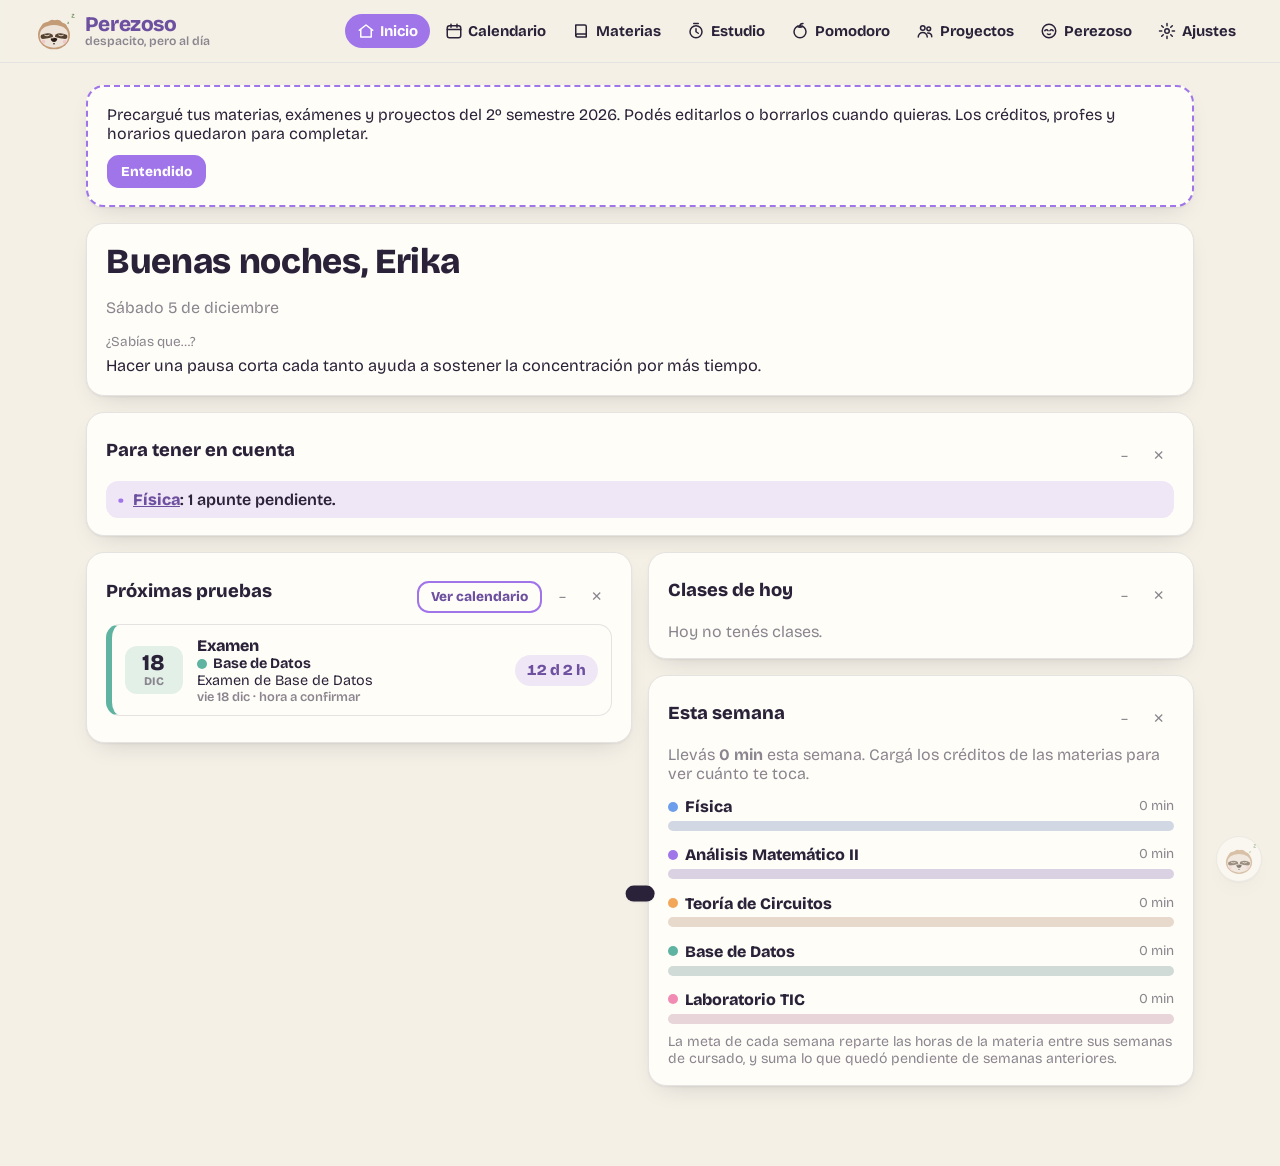
==== commit 29cf4fbf: "Perezoso con sus cuatro patas El dibujo acostado en la rama tenía una sola pata trasera; ahora tiene" ====
--- a/Perezoso.html
+++ b/Perezoso.html
@@ -2405,8 +2405,10 @@
   const vb = vine ? '-12 -90 344 330' : '-12 10 344 240';
   return `<svg viewBox="${vb}" xmlns="http://www.w3.org/2000/svg" aria-hidden="true" class="sloth-svg mood-${m}">
     ${vines}
-    <path d="M250 126 C 258 160, 262 186, 258 206" stroke="${c.furDark}" stroke-width="22" fill="none" stroke-linecap="round"/>
-    ${claws(258, 208)}
+    <path d="M264 122 C 272 156, 274 184, 270 204" stroke="${c.furDark}" stroke-width="22" fill="none" stroke-linecap="round"/>
+    ${claws(270, 206)}
+    <path d="M226 128 C 232 160, 234 186, 230 208" stroke="${c.furDark}" stroke-width="22" fill="none" stroke-linecap="round"/>
+    ${claws(230, 210)}
     ${branch}
     <g transform="${BACK_TF}">${at('back')}</g>
     ${outfit.back}
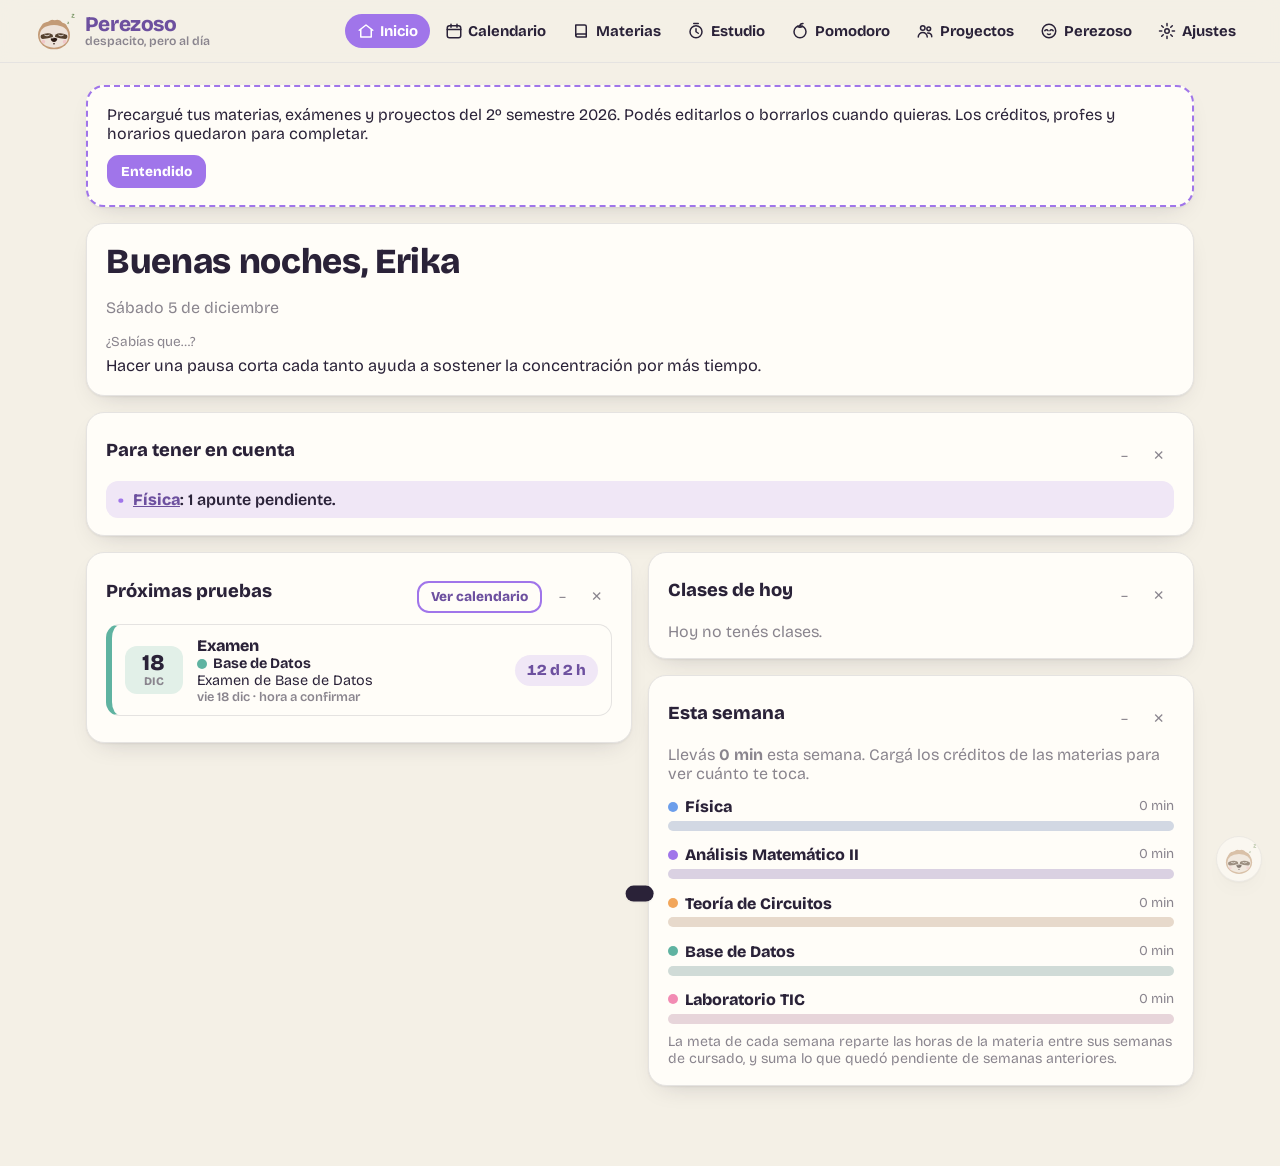
==== commit 22f1a9db: "Meta semanal: no contar semanas anteriores a usar la app Las horas que faltan se reparten desde que " ====
--- a/Perezoso.html
+++ b/Perezoso.html
@@ -1627,6 +1627,7 @@
     const sset = saved.settings || {};
     d.settings = Object.assign(fresh.settings, sset);
     d.settings.theme = migrateGlobalTheme(sset.theme);
+    if (!d.settings.trackingStart) d.settings.trackingStart = toISODate(new Date()); // desde cuándo se usa la app
     ['subjects', 'events', 'classes', 'sessions', 'simulacros', 'projects'].forEach((k) => { if (!Array.isArray(d[k])) d[k] = []; });
     if (!d.remindersSent || typeof d.remindersSent !== 'object') d.remindersSent = {};
     d.subjects.forEach(migrateSubject);
@@ -1704,7 +1705,7 @@
   const n = Store.data ? Store.data.subjects.length : 0;
   const now = new Date();
   const s = {
-    id: uid(), name: '', semester: now.getMonth() < 6 ? '1' : '2', year: now.getFullYear(), tag: '',
+    id: uid(), createdAt: toISODate(new Date()), name: '', semester: now.getMonth() < 6 ? '1' : '2', year: now.getFullYear(), tag: '',
     professors: [], bibliography: '', credits: 0, rule: '', absences: 0, maxAbsences: null, pendingNotes: [],
     color: SUBJECT_COLORS[n % SUBJECT_COLORS.length],
     theme: { bgType: 'none', bgColor: '#efe7fb', pattern: 'dots', bgImageId: '' },
@@ -1853,9 +1854,10 @@
 }
 
 /**
- * Ritmo de una materia. Las horas totales (créditos × horas por crédito) se
- * reparten en partes iguales entre las semanas de cursado. Lo que no se llegó
- * a hacer en semanas anteriores se suma a la meta de esta semana.
+ * Ritmo de una materia. Las horas que faltan se reparten en partes iguales
+ * entre las semanas de cursado, contando desde que empezaste a usar la app
+ * (o desde que creaste la materia): las semanas anteriores no generan deuda.
+ * Lo que no se llegó a hacer en semanas anteriores se suma a la meta de esta semana.
  */
 function subjectPace(s, now = Date.now()) {
   const W = 7 * DAY_MS;
@@ -1863,19 +1865,23 @@
   const done = studiedMinutes(s.id);
   const left = Math.max(0, goal - done);
   const { start, end } = subjectPeriod(s);
-  const firstWeek = startOfWeek(start).getTime();
+  const track = [Store.data.settings.trackingStart, s.createdAt].filter(Boolean).map((d) => parseDate(d).getTime());
+  const paceStart = Math.max(start.getTime(), ...track);
+  const firstWeek = startOfWeek(new Date(paceStart)).getTime();
   const totalWeeks = Math.max(1, Math.ceil((end.getTime() - firstWeek) / W));
-  const base = goal / totalWeeks;
+  const goalAtStart = Math.max(0, goal - studiedMinutes(s.id, 0, firstWeek));
+  const base = goalAtStart / totalWeeks;
   const thisWeek = startOfWeek(new Date(now)).getTime();
   const started = now >= start.getTime();
   const finished = now > end.getTime();
   const weekIdx = clamp(Math.floor((thisWeek - firstWeek) / W), 0, totalWeeks);
-  const doneBefore = studiedMinutes(s.id, 0, thisWeek);
-  const debt = started && !finished ? Math.max(0, Math.min(goal, base * weekIdx) - doneBefore) : 0;
+  const doneSince = studiedMinutes(s.id, firstWeek, thisWeek);
+  const debt = started && !finished ? Math.max(0, Math.min(goalAtStart, base * weekIdx) - doneSince) : 0;
   const weekDone = studiedMinutes(s.id, thisWeek);
-  const perWeek = started && !finished ? Math.min(Math.max(0, goal - doneBefore), base + debt) : 0;
+  const leftAtWeek = Math.max(0, goal - studiedMinutes(s.id, 0, thisWeek));
+  const perWeek = started && !finished ? Math.min(leftAtWeek, base + debt) : 0;
   const weeksLeft = finished ? 0 : Math.max(1, Math.ceil((end.getTime() - Math.max(now, firstWeek)) / W));
-  const expected = goal * clamp((now - start.getTime()) / Math.max(1, end.getTime() - start.getTime()), 0, 1);
+  const expected = (goal - goalAtStart) + goalAtStart * clamp((now - paceStart) / Math.max(1, end.getTime() - paceStart), 0, 1);
   const behind = goal > 0 && debt >= 30;
   return { goal, done, left, base, debt, perWeek, weeksLeft, totalWeeks, expected, behind, weekDone, over: done - goal, started, finished, start, end };
 }
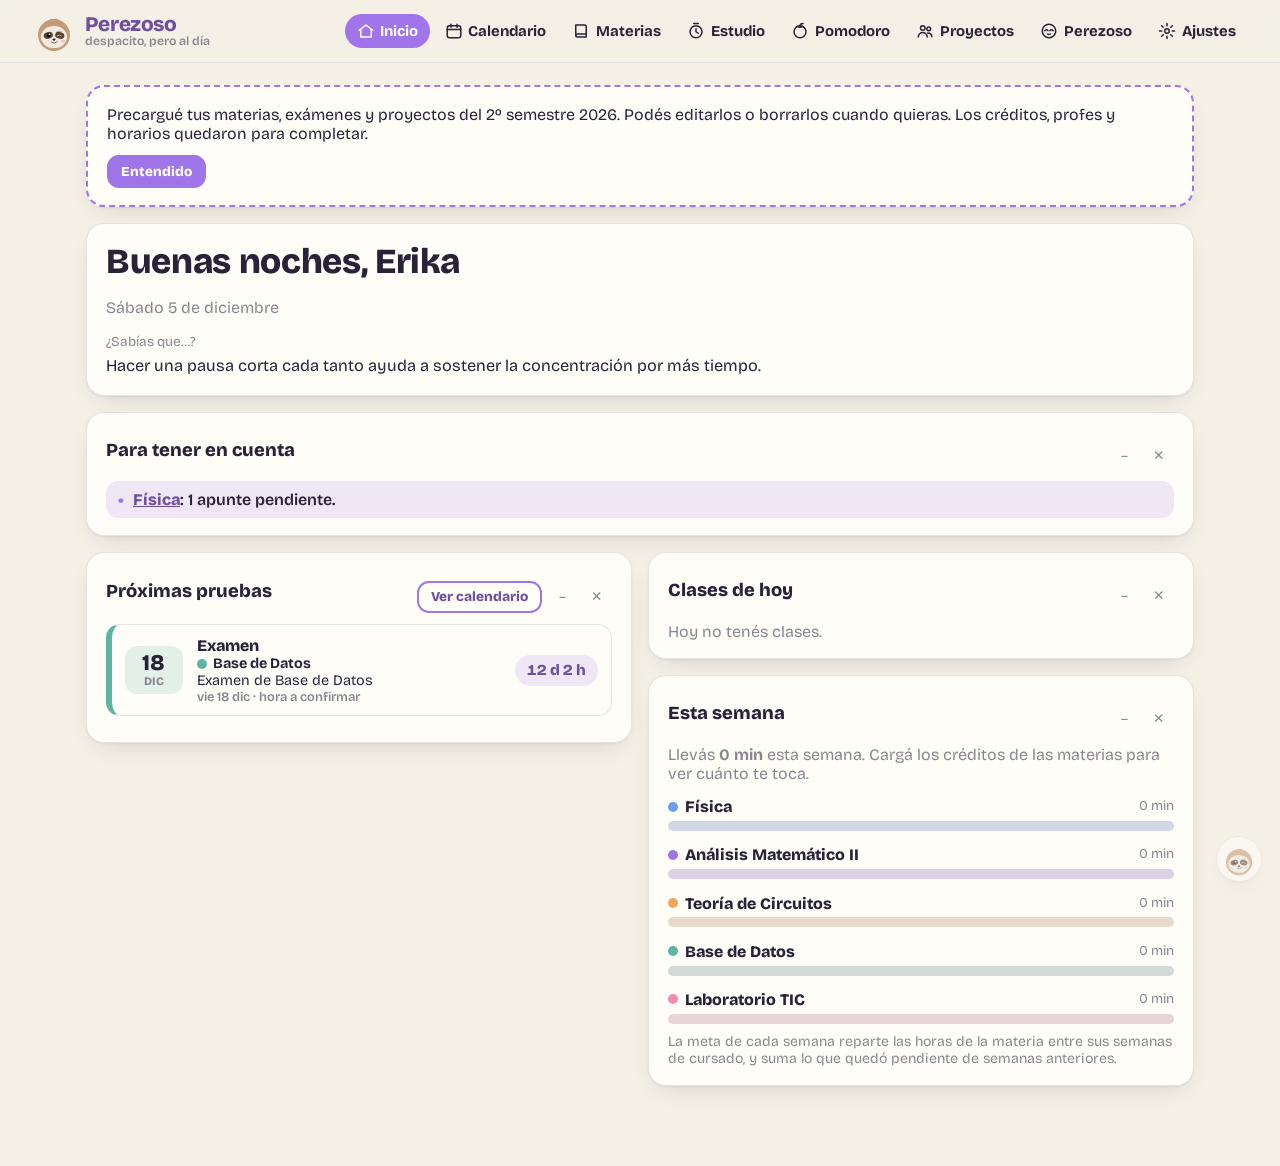
==== commit 984b6e8a: "Las 9 poses del perezoso con la cara del guiño y frases según el ánimo - 9 poses nuevas; cada una ap" ====
--- a/Perezoso.html
+++ b/Perezoso.html
@@ -241,12 +241,12 @@
 
 .toast {
   position: fixed; left: 50%; bottom: 24px; z-index: 80;
-  transform: translate(-50%, 160%);
+  transform: translate(-50%, calc(100% + 40px)); visibility: hidden;
   background: var(--ink); color: var(--surface); font-weight: 600; font-size: .88rem;
   padding: .5rem .9rem; border-radius: 12px; max-width: min(360px, calc(100vw - 32px)); text-align: center;
-  box-shadow: var(--shadow); transition: transform .3s cubic-bezier(.2, .9, .3, 1.3);
-}
-.toast.show { transform: translate(-50%, 0); }
+  box-shadow: var(--shadow); transition: transform .3s cubic-bezier(.2, .9, .3, 1.3), visibility .3s;
+}
+.toast.show { transform: translate(-50%, 0); visibility: visible; }
 
 /* ---------- Pestañas ---------- */
 
@@ -568,7 +568,7 @@
 
 .sloth-studio { display: grid; grid-template-columns: minmax(240px, 340px) 1fr; gap: 1rem; align-items: start; }
 .studio-preview { position: sticky; top: 1rem; display: flex; flex-direction: column; align-items: center; gap: .6rem; text-align: center; }
-.studio-preview .big-sloth { width: 100%; max-width: 340px; aspect-ratio: 344 / 240; border: 0; background: none; padding: 0; cursor: pointer; }
+.studio-preview .big-sloth { width: 100%; max-width: 340px; aspect-ratio: 344 / 260; border: 0; background: none; padding: 0; cursor: pointer; }
 .studio-preview .big-sloth svg { width: 100%; height: 100%; }
 .moods { display: flex; flex-wrap: wrap; gap: .3rem; justify-content: center; }
 .wardrobe { display: grid; grid-template-columns: repeat(auto-fill, minmax(112px, 1fr)); gap: .6rem; }
@@ -711,37 +711,56 @@
 .empty-sloth.big { width: 120px; height: 120px; }
 .empty.small .empty-sloth { width: 44px; height: 44px; }
 
-/* ---------- El perezoso que aparece abajo a la izquierda ---------- */
+/* ---------- El perezoso que aparece de vez en cuando ----------
+ * Cada pose aparece pegada al borde que le corresponde: las de rama salen
+ * de un costado, las que cuelgan desde arriba, y las sentadas desde abajo.
+ */
 
 .sloth-peek {
-  position: fixed; left: clamp(8px, 2vw, 28px); bottom: 12px; z-index: 70;
-  display: flex; align-items: flex-end; gap: .2rem;
-  transform: translate(-30%, 130%); pointer-events: none;
-}
-.sloth-peek:not(.show) { visibility: hidden; }
-.sloth-peek.show { animation: slothIn 8.5s cubic-bezier(.3, .8, .3, 1) forwards; pointer-events: auto; }
-.sloth-body { width: 330px; height: 230px; border: 0; background: none; padding: 0; cursor: pointer; }
-.sloth-body svg { width: 100%; height: 100%; }
+  position: fixed; z-index: 70; display: flex; align-items: center; gap: .3rem;
+  pointer-events: none; visibility: hidden;
+}
+.sloth-peek.show { visibility: visible; pointer-events: auto; animation: 8.5s cubic-bezier(.3, .8, .3, 1) forwards; }
+.sloth-body { width: 300px; height: 227px; border: 0; background: none; padding: 0; cursor: pointer; flex: none; }
+.sloth-body svg { width: 100%; height: 100%; display: block; }
 .sloth-bubble {
-  order: 2; margin-bottom: 150px; margin-left: -40px; max-width: 270px;
-  background: var(--surface); color: var(--ink); font-family: var(--hand); font-weight: 700; font-size: 1.2rem; line-height: 1.2;
-  padding: .7rem .9rem; border-radius: 18px 18px 18px 4px;
-  border: 2px solid var(--accent); box-shadow: var(--shadow);
-}
-@keyframes slothIn {
-  0% { transform: translate(-30%, 130%); }
-  12%, 90% { transform: translate(0, 0); }
-  100% { transform: translate(-30%, 130%); }
-}
-.page-sloth { display: block; width: min(300px, 90%); aspect-ratio: 344 / 240; border: 0; background: none; padding: 0; cursor: pointer; margin: .2rem auto 0; }
+  max-width: 250px; background: var(--surface); color: var(--ink);
+  font-family: var(--hand); font-weight: 700; font-size: 1.2rem; line-height: 1.2;
+  padding: .7rem .9rem; border-radius: 18px; border: 2px solid var(--accent); box-shadow: var(--shadow);
+}
+.sloth-peek[data-place="left"] { left: 0; flex-direction: row-reverse; }
+.sloth-peek[data-place="left"].show { animation-name: peekLeft; }
+.sloth-peek[data-place="right"] { right: 0; }
+.sloth-peek[data-place="right"].show { animation-name: peekRight; }
+.sloth-peek[data-place="top-left"] { top: 0; left: 0; flex-direction: row-reverse; align-items: flex-start; }
+.sloth-peek[data-place="top-right"] { top: 0; right: 0; align-items: flex-start; }
+.sloth-peek[data-place^="top"] .sloth-bubble { margin-top: 110px; }
+.sloth-peek[data-place^="top"].show { animation-name: peekTop; }
+.sloth-peek[data-place="bottom"], .sloth-peek[data-place="bottom-right"] { bottom: 0; align-items: flex-end; }
+.sloth-peek[data-place="bottom"] { flex-direction: row-reverse; }
+.sloth-peek[data-place="bottom-right"] { right: 16px; }
+.sloth-peek[data-place^="bottom"] .sloth-bubble { margin-bottom: 150px; }
+.sloth-peek[data-place^="bottom"].show { animation-name: peekBottom; }
+.sloth-peek[data-place="left"] .sloth-body, .sloth-peek[data-place="top-left"] .sloth-body { margin-left: -12px; }
+.sloth-peek[data-place="right"] .sloth-body, .sloth-peek[data-place="top-right"] .sloth-body { margin-right: -12px; }
+@keyframes peekLeft { 0% { transform: translateX(-105%); } 12%, 90% { transform: none; } 100% { transform: translateX(-105%); } }
+@keyframes peekRight { 0% { transform: translateX(105%); } 12%, 90% { transform: none; } 100% { transform: translateX(105%); } }
+@keyframes peekTop { 0% { transform: translateY(-105%); } 12%, 90% { transform: none; } 100% { transform: translateY(-105%); } }
+@keyframes peekBottom { 0% { transform: translateY(105%); } 12%, 90% { transform: none; } 100% { transform: translateY(105%); } }
+@media (max-width: 1000px) {
+  .sloth-peek[data-place^="bottom"] { bottom: calc(62px + env(safe-area-inset-bottom)); }
+  .sloth-body { width: 210px; height: 159px; }
+  .sloth-bubble { max-width: 170px; font-size: 1.02rem; }
+  .sloth-peek[data-place^="top"] .sloth-bubble { margin-top: 80px; }
+  .sloth-peek[data-place^="bottom"] .sloth-bubble { margin-bottom: 100px; }
+}
+.pose-row { display: flex; flex-wrap: wrap; gap: .3rem; margin: .35rem 0 .2rem; }
+.pose-opt { width: 34px; height: 34px; border-radius: 10px; border: 1.5px solid var(--line); background: var(--surface); color: var(--ink); font: inherit; font-weight: 800; cursor: pointer; }
+.pose-opt.on { background: var(--accent); border-color: var(--accent); color: var(--on-accent); }
+.page-sloth { display: block; width: min(300px, 90%); aspect-ratio: 344 / 260; border: 0; background: none; padding: 0; cursor: pointer; margin: .2rem auto 0; }
 .page-sloth svg { width: 100%; height: 100%; }
-@media (max-width: 1000px) {
-  .sloth-peek { bottom: calc(70px + env(safe-area-inset-bottom)); }
-  .sloth-body { width: 230px; height: 160px; }
-  .sloth-bubble { margin-bottom: 100px; max-width: 190px; font-size: 1.05rem; }
-}
 @keyframes sway { 0%, 100% { transform: rotate(-3deg); } 50% { transform: rotate(3deg); } }
-.sl-blink { animation: blink 4.5s infinite; transform-origin: 100px 94px; }
+.sl-blink { animation: blink 4.5s infinite; transform-box: fill-box; transform-origin: center; }
 @keyframes blink { 0%, 93%, 100% { transform: scaleY(1); } 96% { transform: scaleY(.1); } }
 .sl-zzz { animation: zzz 2.4s ease-in-out infinite; }
 @keyframes zzz { 50% { transform: translateY(-4px); opacity: .6; } }
@@ -1941,164 +1960,91 @@
 'use strict';
 
 /* ---------- Frases del perezoso ----------
- * Por personalidad y contexto. Variables: {nombre}, {materia}, {dias}, {tiempo}, {accesorio}.
- * Voseo y dirigidas a la usuaria en femenino.
+ * Tiernas, en voseo y dirigidas a la usuaria en femenino. El tono depende de
+ * cómo viene la semana de estudio:
+ *   contento → vas bien o muy bien
+ *   normal   → sin novedad
+ *   enojado  → pocas horas: pasivo-agresivo, pero con cariño
+ * Variables: {nombre}, {materia}, {dias}, {tiempo}, {accesorio}.
  */
 
-const PERSONALITIES = [
-  { id: 'dramatico', label: 'Maestro dramático', icon: '🥋', desc: 'Solemne, épico y teatral. Cada parcial es una batalla legendaria.' },
-  { id: 'tierno', label: 'Tierno', icon: '🥰', desc: 'Cariñoso, celebra todo.' },
-  { id: 'entrenador', label: 'Entrenador', icon: '📣', desc: 'Enérgico, habla de metas y rachas.' },
-  { id: 'sarcastico', label: 'Sarcástico', icon: '😏', desc: 'Humor seco, pero en el fondo te banca.' },
-  { id: 'zen', label: 'Zen', icon: '🧘', desc: 'Calma, respiración, un paso a la vez.' },
-  { id: 'profe', label: 'Profe exigente', icon: '🧑‍🏫', desc: 'Directo, te recuerda lo que falta.' },
-];
-
 const PHRASES = {
-  dramatico: {
-    saludo: [
-      'Has regresado, {nombre}. La rama sabía que vendrías.',
-      'Ah... la discípula despierta. El sendero de hoy te espera.',
-      'El amanecer trae un nuevo pergamino, {nombre}. Desenróllalo... con calma.',
+  saludo: {
+    contento: [
+      '¡Hola, {nombre}! Esta semana venís re bien, estoy orgulloso.',
+      '¡Volviste! Con vos da gusto estudiar.',
+      'Hola, genia. Así, despacito y sin parar.',
     ],
-    aleatoria: [
-      'El perezoso no es lento, {nombre}. El perezoso es... paciente. (Y también un poco lento.)',
-      'Una hoja no cae de golpe. Cae de a poco. Así se aprende también.',
-      'El bambú no crece en un día, guerrera. Pero tampoco se queda mirando el celular.',
-      'La sabiduría ancestral dice... que tomes agua. Sí. Eso dice.',
+    normal: [
+      'Hola, {nombre}. ¿Hacemos un ratito de estudio hoy?',
+      '¡Qué lindo verte! Te guardé un lugarcito en la rama.',
+      'Hola, hola. Un poquito hoy y mañana otro poquito.',
     ],
-    prueba: [
-      'Faltan {dias} días para {materia}... El gong de la batalla ya se oye a lo lejos.',
-      '{materia} se acerca, guerrera. {dias} amaneceres. Afila tu lápiz... y tu mente.',
-      'Tres amaneceres, cuatro, los que sean... {dias}, exactamente, separan tu destino de la gran batalla de {materia}.',
-    ],
-    manana: [
-      'Mañana... mañana es el día. Duerme, guerrera. Hasta los grandes maestros necesitan su siesta.',
-      'No hay secretos, {nombre}. Solo horas de práctica. Y vos... ya las hiciste.',
-      'La batalla de {materia} es mañana. Repasá lo marcado en amarillo... y después, a la rama. A dormir.',
-    ],
-    atrasada: [
-      'El pergamino de {materia} llora en silencio. Hace tiempo que no lo abrís.',
-      'Una gran guerrera no huye de {materia}. La mira a los ojos... y abre el práctico.',
-      '{materia} se aleja en el horizonte... ¡Alcanzala, discípula! Despacito, pero alcanzala.',
-    ],
-    sesion: [
-      '{tiempo} de entrenamiento. Siento cómo tu poder crece. O quizás es hambre. Sigamos.',
-      'Hoy diste un paso más en el sendero. Pequeño, sí. Pero los pasos pequeños también llegan.',
-      '{tiempo}... El viento lo anotará en el libro de las leyendas. Yo también, por las dudas.',
-    ],
-    pomodoro: [
-      'El bloque ha terminado. Descansa, discípula. Incluso el bambú se detiene a mirar el cielo.',
-      '¡Gong! Un bloque más para la leyenda. Estirá las garras... digo, los brazos.',
-      'Resististe el bloque entero. Los antiguos maestros estarían orgullosos. Yo me dormí dos veces, pero estoy orgulloso.',
-    ],
-    descanso: [
-      'El descanso termina... El gong vuelve a sonar. ¡A la batalla!',
-      'Suficiente contemplación del cielo, guerrera. El pergamino te llama.',
-      'La hoja descansó sobre el agua. Ahora... sigue su camino.',
-    ],
-    dormido: [
-      'Zzz... la maestría... zzz... ¿eh? ¡Yo no estaba dormido! Estaba... meditando. Vos tampoco estudiaste, así que estamos a mano.',
-      'Hace {dias} días que el sendero está vacío... Hasta las hojas preguntan por vos, {nombre}.',
-      'Los grandes maestros descansan. Pero no tanto, discípula. No tanto.',
-    ],
-    racha: [
-      '{dias} días seguidos. Las leyendas se escriben así: un día a la vez, sin soltar la rama.',
-      '{dias} amaneceres de entrenamiento sin pausa. El bambú te envidia.',
-      'Racha de {dias} días... Si seguís así, voy a tener que buscarme una discípula menos talentosa para sentirme útil.',
-    ],
-    desbloqueo: [
-      'Has ganado... ¡{accesorio}! Solo los más dedicados lo portan. Me queda precioso, ¿no?',
-      'El cofre ancestral se abre... ¡{accesorio}! Tu esfuerzo tiene recompensa, guerrera.',
-      '¡{accesorio}! Lo usaré con honor. Y con estilo. Sobre todo con estilo.',
-    ],
-    prioritario: [
-      '¡Un pergamino dorado ha caído! Quedan menos entre vos y la victoria.',
-      'Un ejercicio amarillo vencido. El sol brilla un poco más hoy.',
-      'Otro prioritario... derrotado. La leyenda crece, {nombre}.',
+    enojado: [
+      'Ah, hola. Pensé que te habías olvidado de mí… y de estudiar.',
+      'Hola, {nombre}. Los apuntes también te extrañan, eh.',
+      'Mirá quién apareció. Yo acá, esperando. Colgado. Solito.',
     ],
   },
-
-  tierno: {
-    saludo: ['¡Hola, {nombre}! Qué lindo verte por acá. 💜', '¡Volviste! Te estaba esperando colgadito.', 'Buen día, {nombre}. Hoy va a salir todo bien, ya vas a ver.'],
-    aleatoria: ['¿Tomaste agua? Yo te cuido. 💧', 'Estoy orgulloso de vos, aunque sea un día tranqui.', 'Si te cansás, descansá. Yo soy experto en eso.'],
-    prueba: ['Faltan {dias} días para {materia}. Vos podés, y yo te acompaño.', '{materia} en {dias} días. Vamos de a poquito, juntas.', 'Se viene {materia} en {dias} días. ¡Ya estás más preparada de lo que creés!'],
-    manana: ['Mañana es {materia}. Dormí bien, que ya hiciste todo lo que podías. 💜', '¡Mañana brillás en {materia}! Te mando un abrazo lento.'],
-    atrasada: ['{materia} te extraña un poquito. ¿Le damos un ratito hoy?', 'No pasa nada si {materia} quedó atrás. Arrancamos con 20 minutos y listo.'],
-    sesion: ['¡{tiempo}! Sos una genia. 🌿', 'Qué lindo verte estudiar. {tiempo} que suman un montón.', '¡Bien ahí! {tiempo} más cerca de tus metas.'],
-    pomodoro: ['¡Terminaste un pomodoro! Te ganaste un mimo.', '¡Bravo! Ahora descansá un poquito, te lo merecés.'],
-    descanso: ['¿Lista para otro ratito? Yo te acompaño.', 'Se terminó el descanso. ¡Vamos que vos podés!'],
-    dormido: ['Te extrañé estos {dias} días. ¿Volvemos de a poquito?', 'Zzz... ¡ah, hola! Estaba soñando que estudiábamos juntas.'],
-    racha: ['¡{dias} días seguidos! Estoy re orgulloso. 💜', '{dias} días de racha. ¡Sos increíble!'],
-    desbloqueo: ['¡Mirá, me regalaste {accesorio}! Gracias por estudiar tanto. 💜', '¡{accesorio}! ¿Cómo me queda? Decime que bien.'],
-    prioritario: ['¡Un ejercicio amarillo menos! Qué genia.', '¡Resolviste un prioritario! Aplausos lentos para vos.'],
+  aleatoria: {
+    contento: [
+      'Sos una genia, ¿te lo dije hoy?',
+      'Me encanta cuando estudiamos juntas.',
+      'Vas tan bien que me dan ganas de hacer una siesta de festejo.',
+      'Mirá todo lo que avanzaste. Yo tardaría un año.',
+    ],
+    normal: [
+      '¿Tomaste agua? Yo te cuido.',
+      'Un pomodoro y después un mimo.',
+      'Despacito también se llega.',
+      'Si te cansás, descansá un ratito. Yo soy experto en eso.',
+    ],
+    enojado: [
+      'No te digo nada… pero esta semana estudiaste casi nada.',
+      'Yo soy el perezoso, ¿no? Porque últimamente no parece.',
+      'Está bien, no estudies. Yo me quedo acá mirando el calendario. Tranqui.',
+      'Qué lindo día para abrir un práctico… digo, nada, nada.',
+      'Las horas no se estudian solas. Lo averigüé.',
+    ],
   },
-
-  entrenador: {
-    saludo: ['¡Arriba, {nombre}! Hoy se entrena.', '¡Buenas, campeona! ¿Cuál es la meta de hoy?', '¡Volviste! Calentamos con un pomodoro y arrancamos.'],
-    aleatoria: ['Constancia le gana a talento. ¡Dale!', 'Un pomodoro más y cerramos el día fuerte.', 'Metas chiquitas, todos los días. Así se gana el semestre.'],
-    prueba: ['{dias} días para {materia}. Hoy dos pomodoros y cerramos un práctico.', '{materia} en {dias} días. Plan: prioritarios primero, después repaso.', 'Cuenta regresiva: {dias} días para {materia}. ¡A sumar horas!'],
-    manana: ['Mañana es {materia}. Repaso liviano, cena rica y a dormir temprano. ¡Vas a romperla!', 'Último día antes de {materia}. Nada nuevo: repasá lo que ya sabés.'],
-    atrasada: ['{materia} viene atrasada. Hoy le metemos 45 minutos sin excusas.', 'Ojo con {materia}: estás abajo del ritmo. ¡A recuperar terreno!'],
-    sesion: ['¡{tiempo} al registro! Así se hace.', '{tiempo} sumados. ¡Otra así mañana!', '¡Sesión cerrada! {tiempo} más cerca de la meta.'],
-    pomodoro: ['¡Pomodoro completado! Descanso activo: estirá y tomá agua.', '¡Uno menos! Respirá y preparate para el próximo.'],
-    descanso: ['¡Fin del descanso! Volvemos al ruedo.', '¡Arriba! Otro bloque y sumás racha.'],
-    dormido: ['{dias} días sin entrenar. Hoy volvemos, aunque sean 15 minutos.', 'El equipo te necesita. ¡Volvé a la cancha!'],
-    racha: ['¡Racha de {dias} días! No la cortes hoy.', '{dias} días seguidos. ¡Eso es disciplina!'],
-    desbloqueo: ['¡Desbloqueaste {accesorio}! Premio al esfuerzo.', '{accesorio} ganado en la cancha. ¡Seguimos!'],
-    prioritario: ['¡Prioritario resuelto! Siguiente.', 'Uno amarillo menos. ¡Vamos por el próximo!'],
+  prueba: {
+    contento: [
+      '{materia} en {dias} días. Con lo que venís estudiando, va a salir hermoso.',
+      'Faltan {dias} días para {materia} y vos estás preparadísima.',
+    ],
+    normal: [
+      'Faltan {dias} días para {materia}. Vamos de a poquito, juntas.',
+      '{materia} en {dias} días. ¿Arrancamos con un pomodoro?',
+    ],
+    enojado: [
+      '{materia} es en {dias} días. Solo digo. Nada más. Solo eso.',
+      'Faltan {dias} días para {materia} y el práctico sigue cerradito… qué raro.',
+    ],
   },
-
-  sarcastico: {
-    saludo: ['Ah, sos vos. Pensé que era alguien con ganas de estudiar. Chiste. Bienvenida, {nombre}.', 'Mirá quién apareció. Los apuntes no se leen solos, eh.', 'Hola, {nombre}. Yo acá, colgado, como siempre. ¿Vos?'],
-    aleatoria: ['Yo duermo 15 horas por día y aun así tengo más constancia que algunos.', 'Dato: mirar el temario no cuenta como estudiar.', 'Podés procrastinar, obvio. Yo soy el experto, y mirame.'],
-    prueba: ['{materia} en {dias} días. Yo me muevo lento, pero vos no tenés esa excusa.', '{dias} días para {materia}. Buen momento para abrir el práctico, digo yo.', 'Faltan {dias} días para {materia}. Ah, ¿no sabías? Por eso estoy yo.'],
-    manana: ['{materia} es mañana. Sorpresa para nadie. Dormí, que ya fue.', 'Mañana {materia}. Tranqui, que en el fondo estás más preparada de lo que te hacés.'],
-    atrasada: ['{materia} sigue esperándote. Con paciencia. Como yo. Pero no tanta.', '¿Te acordás de {materia}? Ella sí se acuerda de vos.'],
-    sesion: ['{tiempo}. Mirá vos, qué productiva. Estoy casi impresionado.', '{tiempo} estudiando. Ok, te banco. Un poquito.', 'Registré {tiempo}. No se lo cuento a nadie, pero estuvo bien.'],
-    pomodoro: ['Pomodoro terminado. Sobreviviste. Andá a mirar el techo 5 minutos.', 'Mirá, terminaste uno. Descansá antes de que te acostumbres.'],
-    descanso: ['Se terminó el descanso. Sí, ya. No me mires así.', 'Volvemos. El celular no se va a ningún lado, te lo prometo.'],
-    dormido: ['{dias} días sin estudiar. Hasta yo me estoy preocupando, y eso que soy un perezoso.', 'Zzz... ah, perdón, me contagiaste.'],
-    racha: ['{dias} días seguidos. ¿Quién sos y qué hiciste con {nombre}?', 'Racha de {dias} días. Ok, lo admito: estoy orgulloso.'],
-    desbloqueo: ['{accesorio}. Me queda mejor que a vos. Gracias igual.', 'Desbloqueaste {accesorio}. Ya era hora, ¿no?'],
-    prioritario: ['Un prioritario menos. Faltan los otros, pero bueno, celebremos.', 'Mirá vos, resolviste un amarillo. Anotado.'],
+  manana: {
+    contento: ['Mañana es {materia}. Ya hiciste todo: ahora a dormir temprano.', 'Mañana brillás en {materia}. Te mando un abrazo lento.'],
+    normal: ['Mañana es {materia}. Repaso suave y a descansar, que vos podés.', 'Mañana es {materia}. Respirá hondo, vamos bien.'],
+    enojado: ['Mañana es {materia}. Ah, ¿no te acordabas? Yo sí.', 'Mañana {materia}. Hoy sería un buen día para repasar… digo, ¿no?'],
   },
-
-  zen: {
-    saludo: ['Hola, {nombre}. Respirá hondo. Empezamos cuando quieras.', 'Bienvenida. Hoy, un paso a la vez.', 'El día está abierto, {nombre}. Sin apuro.'],
-    aleatoria: ['Inhalá... exhalá... ahora sí, un ejercicio.', 'No hace falta hacer todo. Solo lo siguiente.', 'La calma también es productiva.'],
-    prueba: ['{materia} en {dias} días. Un ejercicio a la vez.', 'Faltan {dias} días para {materia}. Respirá, ordená, avanzá.', '{dias} días. Tiempo suficiente si vas con calma y constancia.'],
-    manana: ['Mañana es {materia}. Hoy repaso suave y descanso profundo.', 'Lo que sabés ya está en vos. Dormí tranquila.'],
-    atrasada: ['{materia} quedó un poco atrás. Sin culpa: un rato hoy alcanza para retomar.', 'Volvé a {materia} con curiosidad, no con apuro.'],
-    sesion: ['{tiempo} de presencia. Bien hecho.', 'Terminaste. Notá cómo avanzaste: {tiempo}.', '{tiempo}. Un paso más en el camino.'],
-    pomodoro: ['Bloque terminado. Soltá los hombros, mirá lejos.', 'Pausa. Estirá, respirá, volvé cuando estés lista.'],
-    descanso: ['El descanso terminó. Volvemos con calma.', 'Retomamos. Solo el próximo paso.'],
-    dormido: ['Pasaron {dias} días. Está bien. Hoy es buen día para volver.', 'Zzz... la pausa fue larga. Despertemos despacio.'],
-    racha: ['{dias} días de práctica constante. Así crece el bambú.', '{dias} días seguidos. Constancia serena.'],
-    desbloqueo: ['Recibiste {accesorio}. Disfrutalo con calma.', '{accesorio}: un pequeño regalo del camino.'],
-    prioritario: ['Un prioritario resuelto. Uno menos, sin apuro.', 'Bien. El siguiente, cuando estés lista.'],
+  atrasada: {
+    contento: ['{materia} quedó un poquito atrás. Le damos un ratito y listo.'],
+    normal: ['{materia} te extraña un poquito. ¿Le damos un ratito hoy?'],
+    enojado: ['{materia} está atrasada. No es que me importe… bueno, sí me importa.', '¿Te acordás de {materia}? Ella sí se acuerda de vos.'],
   },
-
-  profe: {
-    saludo: ['Buen día, {nombre}. Vamos a lo importante.', 'Llegaste. ¿Qué tenés pendiente hoy?', 'Hola. Revisemos qué falta.'],
-    aleatoria: ['Los prácticos no se resuelven mirándolos.', 'Si no lo podés explicar, no lo entendiste. Repasá.', 'Primero los prioritarios. Después lo demás.'],
-    prueba: ['{materia} en {dias} días. ¿Cuántos prioritarios te faltan?', 'Faltan {dias} días para {materia}. Revisá los exámenes anteriores.', '{dias} días para {materia}. Cronograma y a trabajar.'],
-    manana: ['Mañana {materia}. Llevá cédula, calculadora y lápiz. Dormí.', 'Mañana rendís {materia}. Nada nuevo hoy: repaso y descanso.'],
-    atrasada: ['{materia} está atrasada respecto al ritmo. Corregilo esta semana.', 'Estás debiendo horas de {materia}. Organizá un bloque hoy.'],
-    sesion: ['{tiempo} registrados. Correcto. Continuá mañana.', 'Sesión de {tiempo}. Aceptable. Se puede más.', '{tiempo}. Bien. ¿Qué ejercicio sigue?'],
-    pomodoro: ['Bloque terminado. Cinco minutos de descanso, no más.', 'Un pomodoro cumplido. Anotá en qué quedaste.'],
-    descanso: ['Se terminó el descanso. A trabajar.', 'Volvemos. Retomá donde dejaste.'],
-    dormido: ['{dias} días sin registrar estudio. Hoy retomás.', 'Hace {dias} días que no estudiás. El parcial no espera.'],
-    racha: ['{dias} días de racha. Así se aprueba.', 'Racha de {dias} días. Mantenela.'],
-    desbloqueo: ['Desbloqueaste {accesorio}. Merecido.', '{accesorio}. Premio por constancia. Seguí así.'],
-    prioritario: ['Prioritario resuelto. Siguiente.', 'Bien. Quedan otros prioritarios.'],
-  },
+  sesion: ['¡{tiempo}! Qué orgullo me das.', 'Registré {tiempo}. Te merecés un abrazo lento.', '¡Bien ahí! {tiempo} más cerca de la meta.'],
+  pomodoro: ['¡Terminaste un pomodoro! Estirate conmigo.', 'Bloque terminado. Descansá un ratito, te lo ganaste.'],
+  descanso: ['Se terminó el descanso. ¿Vamos por otro?', '¡Arriba! Un bloque más y te dejo tranquila.'],
+  desbloqueo: ['¡Me regalaste {accesorio}! Gracias por estudiar tanto.', '¡{accesorio}! ¿Cómo me queda? Decime que bien.'],
+  racha: ['¡{dias} días seguidos! Estoy re orgulloso.', '{dias} días de racha. No la cortes, ¿sí?'],
+  noche: ['Zzz… ¿qué hacés despierta? Mañana seguimos.', 'Ya es tarde. Hasta los perezosos duermen… bueno, sobre todo los perezosos.'],
+  prioritario: ['¡Un ejercicio amarillo menos! Qué genia.', '¡Resolviste un prioritario! Aplausos lentos.'],
 };
 
-function phrase(context, vars = {}, personality) {
-  const p = personality || Store.data.sloth.personality || 'dramatico';
-  const bank = (PHRASES[p] && PHRASES[p][context]) || PHRASES.dramatico[context] || PHRASES.dramatico.aleatoria;
-  const all = { nombre: Store.data.settings.userName || 'discípula', ...vars };
+function phrase(context, vars = {}, tone) {
+  const t = tone || (typeof Sloth !== 'undefined' ? Sloth.tone() : 'normal');
+  const entry = PHRASES[context] || PHRASES.aleatoria;
+  const bank = Array.isArray(entry) ? entry : (entry[t] || entry.normal);
+  const all = { nombre: Store.data.settings.userName || 'vos', ...vars };
   const txt = bank[Math.floor(Math.random() * bank.length)];
   return txt.replace(/\{(\w+)\}/g, (m, k) => (all[k] !== undefined ? all[k] : m));
 }
@@ -2124,9 +2070,6 @@
 ];
 const DEFAULT_FUR = '#c39b76';
 
-const MOODS = {
-  feliz: 'Feliz', dormido: 'Dormido', preocupado: 'Preocupado', orgulloso: 'Orgulloso', estirandose: 'Estirándose',
-};
 
 const ACCENT = 'var(--accent, #a075ea)';
 const MOSS = 'var(--moss, #6f8f5a)';
@@ -2138,13 +2081,6 @@
 const CLAW = '#f1e6cc';
 const CLAW_EDGE = '#cdb88f';
 
-// Dónde va la cabeza sobre la rama (vista completa)
-const HEAD_TF = 'translate(104 110) rotate(-10) scale(1.1) translate(-100 -92)';
-// Dónde cuelga lo que "abraza" (de la garra delantera) y el reloj (en el brazo)
-const HAND_TF = 'translate(150 220) scale(0.74) translate(-100 -176)';
-const ARM_TF = 'translate(12 88)';
-const BACK_TF = 'translate(205 96) scale(0.78) translate(-100 -160)';
-const BODY_PATH = 'M120 128 C 110 90, 150 62, 205 64 C 255 66, 285 92, 280 122 C 276 140, 250 146, 205 142 L 140 140 Z';
 
 let svgSerial = 0;
 
@@ -2179,56 +2115,6 @@
 }
 function leaf(x, y, rot, s = 1) {
   return `<g transform="translate(${x} ${y}) rotate(${rot}) scale(${s})"><path d="M0 0 C -10 -10 -9 -28 0 -36 C 9 -28 10 -10 0 0 Z" fill="${LEAF}"/><path d="M0 -2 L0 -30" stroke="${LEAF_LIGHT}" stroke-width="1.6"/></g>`;
-}
-
-/* Ropa del cuerpo: se pinta sobre el cuerpo acostado (recortada a su forma) */
-const DECO_SPOTS = [[160, 92, 5], [198, 80, 4], [238, 94, 5], [215, 120, 3.6], [176, 120, 4], [258, 112, 3.6]];
-function outfitSVG(o) {
-  const id = `sl-body-${++svgSerial}`;
-  let deco = '';
-  let skirtDeco = '';
-  switch (o.deco) {
-    case 'sparkle':
-      deco = DECO_SPOTS.map(([x, y, s]) => sparkle(x, y, s, '#fff')).join('');
-      skirtDeco = sparkle(180, 158, 3.5, '#fff') + sparkle(236, 156, 3.5, '#fff');
-      break;
-    case 'snow':
-      deco = DECO_SPOTS.map(([x, y, s]) => snowflake(x, y, s)).join('');
-      skirtDeco = snowflake(180, 157, 4) + snowflake(236, 155, 4);
-      break;
-    case 'roses':
-      deco = DECO_SPOTS.slice(0, 4).map(([x, y]) => flower(x, y, '#e46a6a', 3.4)).join('');
-      skirtDeco = flower(200, 158, '#e46a6a', 3.4);
-      break;
-    case 'heart':
-      deco = `<rect x="100" y="112" width="200" height="8" fill="${o.trim}"/>${heart(205, 88, 1, '#fff')}${sparkle(170, 96, 4, '#fff')}${sparkle(245, 100, 4, '#fff')}`;
-      break;
-    case 'stitch':
-      deco = `<path d="M150 82 L262 126" stroke="${o.trim}" stroke-width="2.5" stroke-dasharray="6 4"/><path d="M168 84 l6 10 M190 93 l6 10 M212 102 l6 10 M234 111 l6 10" stroke="${o.trim}" stroke-width="2"/>${skull(240, 86, 0.8)}`;
-      break;
-    case 'dino':
-      deco = `<ellipse cx="205" cy="146" rx="80" ry="30" fill="${o.belly}"/><path d="M160 126 Q205 136 250 124 M170 136 Q205 144 242 134" stroke="#a7d99a" stroke-width="3" fill="none"/>`;
-      break;
-    case 'stripe':
-      deco = `<rect x="192" y="40" width="20" height="120" fill="#1d1d1d"/><rect x="198" y="40" width="8" height="120" fill="#f4f4f4"/>`;
-      break;
-    case 'hoodie':
-      deco = `<path d="M182 110 L234 110 L228 134 L188 134 Z" fill="${o.trim}"/><path d="M146 88 l4 24 M154 84 l8 24" stroke="#fff" stroke-width="3" stroke-linecap="round"/>${sparkle(212, 88, 6, '#fff')}`;
-      break;
-    case 'sash':
-      deco = `<rect x="198" y="40" width="14" height="120" fill="#2a2238"/><path d="M138 80 L198 108 L146 136" fill="none" stroke="${o.trim}" stroke-width="5"/>`;
-      break;
-    default: break;
-  }
-  const front = `<defs><clipPath id="${id}"><path d="${BODY_PATH}"/></clipPath></defs>
-    <g clip-path="url(#${id})"><rect x="100" y="40" width="200" height="130" fill="${o.top}"/>${deco}</g>
-    <path d="M137 84 Q127 108 139 134" stroke="${o.trim}" stroke-width="4" fill="none" stroke-linecap="round"/>
-    ${o.skirt ? `<path d="M138 132 Q205 152 276 126 L284 160 Q272 170 260 162 Q248 172 236 164 Q224 174 212 165 Q200 174 188 165 Q176 173 164 164 Q150 170 136 160 Z" fill="${o.skirt}"/>
-      <path d="M136 160 Q150 170 164 164 Q176 173 188 165 Q200 174 212 165 Q224 174 236 164 Q248 172 260 162 Q272 170 284 160" fill="none" stroke="${o.trim}" stroke-width="3"/>${skirtDeco}` : ''}`;
-  const back = o.deco === 'dino'
-    ? `<path d="M272 112 Q306 114 318 136 Q296 134 276 128Z" fill="${o.top}"/>` + [[150, 80], [172, 70], [196, 65], [220, 65], [244, 72], [266, 86]].map(([x, y]) => `<path d="M${x - 9} ${y + 8} L${x} ${y - 12} L${x + 9} ${y + 8} Z" fill="#4e9a54"/>`).join('')
-    : '';
-  return { back, front };
 }
 
 /* Ropero. hours = horas de estudio del semestre para desbloquear. */
@@ -2245,7 +2131,7 @@
 const WARDROBE = [
   // --- 0 h
   { id: 'mono', cat: 'cabeza', name: 'Moño', hours: 0, style: 'Clásico', svg: () => `<g transform="translate(130 54) rotate(18)"><path d="M0 0 L-17 -11 Q-21 0 -17 11 Z" fill="#f28bb3"/><path d="M0 0 L17 -11 Q21 0 17 11 Z" fill="#f28bb3"/><circle r="5.5" fill="#e0679a"/></g>` },
-  { id: 'lentes', cat: 'ojos', name: 'Lentes redondos', hours: 0, style: 'Clásico', svg: () => `<g fill="rgba(255,255,255,.2)" stroke="#2a2238" stroke-width="3"><circle cx="79" cy="95" r="13"/><circle cx="121" cy="95" r="13"/></g><path d="M92 95 Q100 90 108 95" stroke="#2a2238" stroke-width="3" fill="none"/><path d="M66 92 L52 88 M134 92 L148 88" stroke="#2a2238" stroke-width="3"/>` },
+  { id: 'lentes', cat: 'ojos', name: 'Lentes redondos', hours: 0, style: 'Clásico', svg: () => `<g fill="rgba(255,255,255,.2)" stroke="#2a2238" stroke-width="3"><circle cx="84" cy="94" r="12"/><circle cx="116" cy="94" r="12"/></g><path d="M96 94 Q100 90 104 94" stroke="#2a2238" stroke-width="3" fill="none"/><path d="M72 92 L54 88 M128 92 L146 88" stroke="#2a2238" stroke-width="3"/>` },
   { id: 'bufanda', cat: 'cuello', name: 'Bufanda', hours: 0, style: 'Clásico', svg: () => `<path d="M62 124 Q100 140 138 124 L138 138 Q100 154 62 138 Z" fill="#e46a6a"/><path d="M116 140 L124 172 L110 172 L106 144 Z" fill="#e46a6a"/><path d="M110 164 L124 164 M109 169 L125 169" stroke="#fff" stroke-width="2"/><path d="M78 130 L79 142 M100 136 L100 148 M122 130 L121 142" stroke="#f7c9c9" stroke-width="3"/>` },
   { id: 'hojita', cat: 'abrazando', name: 'Hojita', hours: 0, style: 'Clásico', svg: () => `<path d="M84 190 Q92 150 126 156 Q120 190 84 190 Z" fill="${LEAF}"/><path d="M88 186 Q104 172 122 160" stroke="${LEAF_LIGHT}" stroke-width="2" fill="none"/>` },
   // --- progreso
@@ -2257,7 +2143,7 @@
   { id: 'tiara', cat: 'cabeza', name: 'Tiara de princesa', hours: 7, style: 'Princesa', svg: () => `<path d="M76 56 L84 38 L92 50 L100 30 L108 50 L116 38 L124 56 Z" fill="#f5d76e" stroke="#e0b93f" stroke-width="2" stroke-linejoin="round"/><circle cx="100" cy="44" r="3.5" fill="#f28bb3"/><circle cx="84" cy="48" r="2.5" fill="#6c9eeb"/><circle cx="116" cy="48" r="2.5" fill="#6c9eeb"/>` },
   { id: 'perlas', cat: 'cuello', name: 'Collar de perlas', hours: 7, style: 'Princesa', svg: () => [70, 77.5, 85, 92.5, 100, 107.5, 115, 122.5, 130].map((x) => `<circle cx="${x}" cy="${(128 + 9 * (1 - ((x - 100) / 32) ** 2)).toFixed(1)}" r="3.3" fill="#fff" stroke="#e5ddcf" stroke-width="1"/>`).join('') },
   { id: 'vaso', cat: 'abrazando', name: 'Vaso térmico XL', hours: 8, style: 'Gen Z', svg: () => `<path d="M86 148 L114 148 L110 204 L90 204 Z" fill="#9fd8c8"/><rect x="84" y="140" width="32" height="10" rx="4" fill="#7cc4b0"/><path d="M104 140 L110 120" stroke="#f28bb3" stroke-width="4" stroke-linecap="round"/><path d="M114 156 q14 2 12 18 q-2 12 -14 12" stroke="#7cc4b0" stroke-width="5" fill="none"/><rect x="88" y="190" width="24" height="3" fill="#7cc4b0"/>` },
-  { id: 'lentes_sol', cat: 'ojos', name: 'Lentes de sol', hours: 10, style: 'Clásico', svg: () => `<rect x="64" y="86" width="29" height="19" rx="8" fill="#1d1512"/><rect x="107" y="86" width="29" height="19" rx="8" fill="#1d1512"/><path d="M93 93 L107 93 M64 91 L50 87 M136 91 L150 87" stroke="#1d1512" stroke-width="3"/><path d="M69 90 L78 90 M112 90 L121 90" stroke="#fff" stroke-width="2" opacity=".5"/>` },
+  { id: 'lentes_sol', cat: 'ojos', name: 'Lentes de sol', hours: 10, style: 'Clásico', svg: () => `<rect x="70" y="85" width="27" height="18" rx="8" fill="#1d1512"/><rect x="103" y="85" width="27" height="18" rx="8" fill="#1d1512"/><path d="M97 92 L103 92 M70 90 L54 86 M130 90 L146 86" stroke="#1d1512" stroke-width="3"/><path d="M75 89 L83 89 M108 89 L116 89" stroke="#fff" stroke-width="2" opacity=".5"/>` },
   { id: 'libro', cat: 'abrazando', name: 'Libro', hours: 10, style: 'Clásico', svg: () => `<g transform="rotate(-8 100 176)"><rect x="80" y="158" width="42" height="32" rx="3" fill="${ACCENT}"/><rect x="84" y="161" width="36" height="26" fill="#fffdf8"/><rect x="80" y="158" width="8" height="32" rx="2" fill="#2a2238" opacity=".35"/><path d="M92 168 L114 168 M92 174 L114 174 M92 180 L108 180" stroke="#cfc6dc" stroke-width="2"/></g>` },
   { id: 'vestido_rosa', cat: 'cuerpo', name: 'Vestido de princesa rosa', hours: 12, style: 'Princesa', outfit: { top: '#f7b8d2', skirt: '#f28bb3', trim: '#fff', deco: 'sparkle' } },
   { id: 'varita', cat: 'abrazando', name: 'Varita con estrella', hours: 12, style: 'Princesa', svg: () => `<path d="M100 214 L112 158" stroke="#f5d76e" stroke-width="5" stroke-linecap="round"/><path d="M112 136 l5 11 l12 1 l-9 8 l3 12 l-11 -6 l-11 6 l3 -12 l-9 -8 l12 -1z" fill="#f5d76e" stroke="#e0b43a" stroke-width="1.5"/>${sparkle(134, 134, 4, '#fff')}` },
@@ -2276,10 +2162,10 @@
   { id: 'dino_peluche', cat: 'abrazando', name: 'Dino de peluche', hours: 20, style: 'Dino', svg: () => `<path d="M90 168 l3 -7 l3 7 M98 166 l3 -7 l3 7 M106 168 l3 -7 l3 7" fill="#4e9a54"/><ellipse cx="100" cy="180" rx="18" ry="14" fill="#7bc47f"/><circle cx="116" cy="164" r="10" fill="#7bc47f"/><circle cx="119" cy="162" r="2" fill="#1d1512"/><path d="M84 184 Q72 188 70 178 Q78 180 84 176Z" fill="#7bc47f"/><ellipse cx="92" cy="192" rx="4" ry="3" fill="#4e9a54"/><ellipse cx="108" cy="192" rx="4" ry="3" fill="#4e9a54"/>` },
   { id: 'bucket', cat: 'cabeza', name: 'Bucket hat', hours: 22, style: 'Gen Z', svg: () => `<path d="M62 70 Q62 34 100 34 Q138 34 138 70 Z" fill="#f2c94c"/><path d="M42 74 Q100 58 158 74 Q152 86 100 82 Q48 86 42 74 Z" fill="#e0b43a"/>${flower(82, 52, '#fff', 3)}${flower(106, 44, '#fff', 3)}${flower(122, 60, '#fff', 3)}` },
   { id: 'buzo', cat: 'cuerpo', name: 'Buzo oversize', hours: 22, style: 'Gen Z', outfit: { top: '#c9b6f2', trim: '#b8a2ea', deco: 'hoodie' } },
-  { id: 'y2k', cat: 'ojos', name: 'Gafas Y2K', hours: 22, style: 'Gen Z', svg: () => `<ellipse cx="79" cy="95" rx="14" ry="7.5" fill="#8fd3ff" opacity=".75" stroke="#b8c4d6" stroke-width="2"/><ellipse cx="121" cy="95" rx="14" ry="7.5" fill="#8fd3ff" opacity=".75" stroke="#b8c4d6" stroke-width="2"/><path d="M93 95 L107 95 M65 94 L50 90 M135 94 L150 90" stroke="#b8c4d6" stroke-width="2.5"/>` },
+  { id: 'y2k', cat: 'ojos', name: 'Gafas Y2K', hours: 22, style: 'Gen Z', svg: () => `<ellipse cx="84" cy="94" rx="13" ry="7.5" fill="#8fd3ff" opacity=".75" stroke="#b8c4d6" stroke-width="2"/><ellipse cx="116" cy="94" rx="13" ry="7.5" fill="#8fd3ff" opacity=".75" stroke="#b8c4d6" stroke-width="2"/><path d="M97 94 L103 94 M71 93 L54 89 M129 93 L146 89" stroke="#b8c4d6" stroke-width="2.5"/>` },
   { id: 'barba', cat: 'cara', name: 'Barba de maestro', hours: 25, style: 'Maestro', svg: () => `<path d="M84 118 Q100 128 116 118 Q114 154 100 176 Q86 154 84 118 Z" fill="#f4f1ea" stroke="#d8d2c4" stroke-width="1.5"/><path d="M86 114 Q94 106 100 112 Q106 106 114 114 Q106 112 100 116 Q94 112 86 114Z" fill="#f4f1ea" stroke="#d8d2c4"/><path d="M94 132 Q100 152 98 164 M106 132 Q102 152 104 162" stroke="#e2dccf" stroke-width="1.5" fill="none"/>` },
   { id: 'fashionista', cat: 'cuerpo', name: 'Look fashionista rosa', hours: 27, style: 'Muñeca fashion', outfit: { top: '#ff5fa2', trim: '#fff', deco: 'heart' } },
-  { id: 'gafas_corazon', cat: 'ojos', name: 'Gafas de corazón', hours: 27, style: 'Muñeca fashion', svg: () => `${heart(79, 94, 1.25, '#ff5fa2', '#e0428a')}${heart(121, 94, 1.25, '#ff5fa2', '#e0428a')}<path d="M93 93 L107 93 M64 90 L50 86 M136 90 L150 86" stroke="#e0428a" stroke-width="2.5"/>` },
+  { id: 'gafas_corazon', cat: 'ojos', name: 'Gafas de corazón', hours: 27, style: 'Muñeca fashion', svg: () => `${heart(84, 94, 1.15, '#ff5fa2', '#e0428a')}${heart(116, 94, 1.15, '#ff5fa2', '#e0428a')}<path d="M98 93 L102 93 M70 90 L54 86 M130 90 L146 86" stroke="#e0428a" stroke-width="2.5"/>` },
   { id: 'mono_gigante', cat: 'cabeza', name: 'Moño gigante rosa chicle', hours: 27, style: 'Muñeca fashion', svg: () => `<g transform="translate(100 40)"><path d="M0 0 L-30 -18 Q-38 0 -30 18 Z" fill="#ff5fa2"/><path d="M0 0 L30 -18 Q38 0 30 18 Z" fill="#ff5fa2"/><path d="M-4 4 L-14 26 L-8 26 L0 8 Z M4 4 L14 26 L8 26 L0 8 Z" fill="#ff85b8"/><rect x="-7" y="-7" width="14" height="14" rx="4" fill="#e0428a"/></g>` },
   { id: 'tunica', cat: 'cuerpo', name: 'Túnica de maestro', hours: 28, style: 'Maestro', outfit: { top: '#c8733a', trim: '#f5d76e', deco: 'sash' } },
   { id: 'boina', cat: 'cabeza', name: 'Boina', hours: 30, style: 'Clásico', svg: () => `<ellipse cx="96" cy="54" rx="46" ry="15" fill="#c0392b" transform="rotate(-8 96 54)"/><ellipse cx="96" cy="59" rx="40" ry="6" fill="#a93226" transform="rotate(-8 96 59)"/><circle cx="92" cy="38" r="4" fill="#c0392b"/>` },
@@ -2299,136 +2185,293 @@
 function wardrobeItem(id) { return WARDROBE.find((w) => w.id === id); }
 function itemAnchor(w) { return w.anchor || ({ abrazando: 'hand', cuerpo: 'body' })[w.cat] || 'head'; }
 
-/* ---------- Dibujo ---------- */
+/* ---------- Dibujo ----------
+ * La cara (estilo "guiño") se dibuja en el marco de cabeza de siempre
+ * (centro 100,92, radio ~48), así los accesorios de cabeza sirven igual en
+ * todas las poses. Cada pose dibuja su cuerpo y dice dónde van la cabeza,
+ * la ropa, lo que sostiene en la garra y en qué borde de la pantalla aparece.
+ */
+
+const MOODS = {
+  feliz: 'Guiño', orgulloso: 'Contento', enojado: 'Enojado', preocupado: 'Preocupado', dormido: 'Dormido', estirandose: 'Estirándose',
+};
 
 function slothColors(fur) {
   return {
     fur,
     furDark: mixHex(fur, '#3b2616', 0.22),
-    mask: mixHex(fur, '#ffffff', 0.72),
+    belly: mixHex(fur, '#ffffff', 0.35),
+    mask: mixHex(fur, '#ffffff', 0.78),
     stripe: mixHex(fur, '#1d1209', 0.66),
     nose: '#2b1a12',
   };
 }
 
-function slothEyes(mood, c, sage) {
-  const L = [79, 95], R = [121, 95];
-  const lid = mixHex(c.mask, '#ffffff', 0.4);
-  const arcs = (d) => `<path d="M${L[0] - 7} ${L[1] + d} Q${L[0]} ${L[1] - d} ${L[0] + 7} ${L[1] + d} M${R[0] - 7} ${R[1] + d} Q${R[0]} ${R[1] - d} ${R[0] + 7} ${R[1] + d}" stroke="${lid}" stroke-width="2.6" fill="none" stroke-linecap="round"/>`;
-  const open = (ry = 4.4) => [L, R].map(([x, y]) => `<ellipse cx="${x}" cy="${y}" rx="4.6" ry="${ry}" fill="${lid}"/><circle cx="${x + 0.6}" cy="${y + 0.4}" r="2.5" fill="#1d1209"/><circle cx="${x + 1.4}" cy="${y - 0.8}" r=".9" fill="#fff"/>`).join('');
+// Cara estilo guiño, en su propio marco (centro 100,104, radio 78)
+function gFace(c, mood) {
+  const eyeOpen = (x, y, r = 10) => `<circle cx="${x}" cy="${y}" r="${r}" fill="#140c08"/><circle cx="${x + 4}" cy="${y - 5}" r="${(r * 0.4).toFixed(1)}" fill="#fff"/>`;
+  const arc = (x, y, up = true) => `<path d="M${x - 10} ${y + 2} Q${x} ${up ? y - 8 : y + 8} ${x + 10} ${y + 2}" stroke="${c.mask}" stroke-width="3.4" fill="none" stroke-linecap="round"/>`;
+  const blushR = `<ellipse cx="144" cy="134" rx="10" ry="6" fill="#f3a3b5" opacity=".55"/>`;
+  const blushL = `<ellipse cx="56" cy="134" rx="10" ry="6" fill="#f3a3b5" opacity=".55"/>`;
+  let eyes; let mouth; let extra = ''; let blush = blushR;
   switch (mood) {
-    case 'orgulloso': return arcs(3.5);
+    case 'orgulloso':
+      eyes = arc(74, 108) + arc(126, 108);
+      mouth = `<path d="M84 136 Q100 160 116 136 Z" fill="#8a3444"/><path d="M92 146 Q100 152 108 146 Q100 143 92 146Z" fill="#e57a8f"/>`;
+      blush = blushR + blushL;
+      break;
+    case 'enojado':
+      eyes = [74, 126].map((x) => `<circle cx="${x}" cy="${110}" r="8" fill="#140c08"/><path d="M${x - 11} ${100} L${x + 11} ${100} L${x + 11} ${106} L${x - 11} ${106}Z" fill="${c.stripe}"/>`).join('')
+        + `<path d="M56 90 L88 100 M144 90 L112 100" stroke="${c.nose}" stroke-width="4.5" stroke-linecap="round"/>`;
+      mouth = `<path d="M88 146 Q100 136 112 146" stroke="${c.nose}" stroke-width="3.2" fill="none" stroke-linecap="round"/>`;
+      extra = `<g transform="translate(150 52)" stroke="#e0485f" stroke-width="3.2" stroke-linecap="round"><path d="M-8 -3 Q-3 -3 -3 -8 M8 -3 Q3 -3 3 -8 M-8 3 Q-3 3 -3 8 M8 3 Q3 3 3 8"/></g>`;
+      blush = `<ellipse cx="56" cy="134" rx="11" ry="6" fill="#ef8d8d" opacity=".6"/><ellipse cx="144" cy="134" rx="11" ry="6" fill="#ef8d8d" opacity=".6"/>`;
+      break;
+    case 'preocupado':
+      eyes = eyeOpen(74, 108, 9) + eyeOpen(126, 108, 9) + `<path d="M58 92 L86 84 M142 92 L114 84" stroke="${c.nose}" stroke-width="3" stroke-linecap="round"/>`;
+      mouth = `<path d="M88 142 Q94 137 100 142 Q106 147 112 142" stroke="${c.nose}" stroke-width="3" fill="none" stroke-linecap="round"/>`;
+      extra = `<path d="M152 70 q7 10 0 15 q-7 -5 0 -15z" fill="#8fd0f5"/>`;
+      break;
     case 'dormido':
-    case 'estirandose': return arcs(-2.5);
-    case 'preocupado': return open() + `<path d="M66 84 L86 79 M114 79 L134 84" stroke="${c.stripe}" stroke-width="2.6" stroke-linecap="round"/>`;
-    default:
-      return sage
-        ? open(3) + `<path d="M73 93 L85 93 M115 93 L127 93" stroke="${c.stripe}" stroke-width="2.4" stroke-linecap="round"/>`
-        : arcs(2.5); // feliz: ojitos cerrados contentos, como en los dibujos
+      eyes = arc(74, 104, false) + arc(126, 104, false);
+      mouth = `<ellipse cx="100" cy="142" rx="4" ry="3.5" fill="${c.nose}"/>`;
+      extra = `<g class="sl-zzz" fill="var(--moss, #6f8f5a)" font-family="Gaegu, cursive" font-weight="700"><text x="150" y="58" font-size="30">Z</text><text x="136" y="76" font-size="20">z</text></g>`;
+      break;
+    case 'estirandose':
+      eyes = arc(74, 104, false) + arc(126, 104, false);
+      mouth = `<ellipse cx="100" cy="144" rx="9" ry="12" fill="#8a3444"/>`;
+      break;
+    default: // guiño
+      eyes = `<g class="sl-blink">${eyeOpen(74, 106)}</g><path d="M116 108 Q126 100 136 108" stroke="${c.mask}" stroke-width="3.4" fill="none" stroke-linecap="round"/><path d="M114 88 Q126 82 138 88" stroke="${c.furDark}" stroke-width="3" fill="none" stroke-linecap="round"/>`;
+      mouth = `<path d="M88 140 Q104 150 116 136" stroke="${c.nose}" stroke-width="3" fill="none" stroke-linecap="round"/>`;
   }
-}
-
-function slothMouth(mood, c) {
-  switch (mood) {
-    case 'orgulloso': return `<path d="M90 115 Q100 128 110 115 Z" fill="#6b2f3a"/><path d="M95 121 Q100 125 105 121" fill="#e57a8f"/>`;
-    case 'preocupado': return `<path d="M92 119 Q96 115 100 119 Q104 123 108 119" stroke="${c.nose}" stroke-width="2.4" fill="none" stroke-linecap="round"/>`;
-    case 'dormido': return `<ellipse cx="100" cy="118" rx="2.6" ry="2.2" fill="${c.nose}"/>`;
-    case 'estirandose': return `<ellipse cx="100" cy="119" rx="5.5" ry="7" fill="#6b2f3a"/>`;
-    default: return `<path d="M90 115 Q100 123 110 115" stroke="${c.nose}" stroke-width="2.4" fill="none" stroke-linecap="round"/>`;
+  return `<path d="M78 34 q10 -16 22 -4 q10 -14 22 2" fill="${c.fur}"/>
+    <circle cx="100" cy="104" r="78" fill="${c.fur}"/>
+    <ellipse cx="100" cy="114" rx="64" ry="54" fill="${c.mask}"/>
+    <ellipse cx="72" cy="106" rx="23" ry="16" fill="${c.stripe}" transform="rotate(-18 72 106)"/>
+    <ellipse cx="128" cy="106" rx="23" ry="16" fill="${c.stripe}" transform="rotate(18 128 106)"/>
+    ${eyes}
+    <path d="M92 124 Q100 119 108 124 Q106 132 100 133 Q94 132 92 124Z" fill="${c.nose}"/>
+    ${mouth}${blush}${extra}`;
+}
+
+// Cabeza completa en el marco de siempre (centro 100,92) con sus accesorios
+function headInner(c, mood, items) {
+  const pick = (fn) => items.filter(fn).map((w) => w.svg(c)).join('');
+  return `<g transform="translate(100 92) scale(0.615) translate(-100 -104)">${gFace(c, mood)}</g>
+    ${pick((w) => w.cat === 'cara')}${pick((w) => w.cat === 'cuello')}${pick((w) => w.cat === 'ojos')}
+    ${pick((w) => w.cat === 'cabeza')}${pick((w) => w.cat === 'extra' && itemAnchor(w) === 'head')}`;
+}
+
+const ellipsePath = (cx, cy, rx, ry) => `M${cx - rx} ${cy} a${rx} ${ry} 0 1 0 ${2 * rx} 0 a${rx} ${ry} 0 1 0 ${-2 * rx} 0Z`;
+
+// Ropa del cuerpo, recortada a la forma del cuerpo de cada pose
+function outfitFor(o, P) {
+  const id = `sl-body-${++svgSerial}`;
+  const [cx, cy] = P.center;
+  const spots = [[-40, -12, 5], [-2, -24, 4], [38, -10, 5], [15, 16, 3.6], [-24, 16, 4], [46, 8, 3.6]].map(([dx, dy, s]) => [cx + dx, cy + dy, s]);
+  let deco = '';
+  switch (o.deco) {
+    case 'sparkle': deco = spots.map(([x, y, s]) => sparkle(x, y, s, '#fff')).join(''); break;
+    case 'snow': deco = spots.map(([x, y, s]) => snowflake(x, y, s)).join(''); break;
+    case 'roses': deco = spots.slice(0, 4).map(([x, y]) => flower(x, y, '#e46a6a', 3.4)).join(''); break;
+    case 'heart': deco = `<rect x="${cx - 150}" y="${cy + 10}" width="300" height="8" fill="${o.trim}"/>${heart(cx, cy - 14, 1, '#fff')}${sparkle(cx - 34, cy - 6, 4, '#fff')}${sparkle(cx + 36, cy - 2, 4, '#fff')}`; break;
+    case 'stitch': deco = `<path d="M${cx - 50} ${cy - 22} L${cx + 50} ${cy + 22}" stroke="${o.trim}" stroke-width="2.5" stroke-dasharray="6 4"/><path d="M${cx - 32} ${cy - 20} l6 10 M${cx - 8} ${cy - 10} l6 10 M${cx + 16} ${cy} l6 10" stroke="${o.trim}" stroke-width="2"/>${skull(cx + 30, cy - 16, 0.8)}`; break;
+    case 'dino': deco = `<ellipse cx="${cx}" cy="${cy + 26}" rx="${P.rx * 0.8}" ry="${P.ry * 0.5}" fill="${o.belly}"/><path d="M${cx - 30} ${cy + 10} Q${cx} ${cy + 18} ${cx + 30} ${cy + 10} M${cx - 26} ${cy + 22} Q${cx} ${cy + 30} ${cx + 26} ${cy + 22}" stroke="#a7d99a" stroke-width="3" fill="none"/>`; break;
+    case 'stripe': deco = `<rect x="${cx - 10}" y="${cy - 150}" width="20" height="300" fill="#1d1d1d"/><rect x="${cx - 4}" y="${cy - 150}" width="8" height="300" fill="#f4f4f4"/>`; break;
+    case 'hoodie': deco = `<path d="M${cx - 26} ${cy + 8} L${cx + 26} ${cy + 8} L${cx + 20} ${cy + 30} L${cx - 20} ${cy + 30} Z" fill="${o.trim}"/>${sparkle(cx, cy - 16, 6, '#fff')}`; break;
+    case 'sash': deco = `<rect x="${cx - 150}" y="${cy + 4}" width="300" height="12" fill="#2a2238"/><path d="M${cx - 34} ${cy - 40} L${cx} ${cy + 2} L${cx + 34} ${cy - 40}" fill="none" stroke="${o.trim}" stroke-width="5"/>`; break;
+    default: break;
   }
-}
-
-function slothMoodExtras(mood) {
-  switch (mood) {
-    case 'dormido': return `<g class="sl-zzz" fill="${MOSS}" font-family="Gaegu, cursive" font-weight="700"><text x="138" y="58" font-size="18">z</text><text x="150" y="40" font-size="24">Z</text></g>`;
-    case 'preocupado': return `<path d="M146 74 q6 9 0 13 q-6 -4 0 -13z" fill="#8fd0f5"/>`;
-    case 'orgulloso': return sparkle(46, 66, 7, '#f5d76e') + sparkle(156, 64, 6, '#f5d76e') + sparkle(160, 100, 4, '#f5d76e');
-    case 'estirandose': return `<path d="M40 70 q-6 -6 -2 -14 M160 70 q6 -6 2 -14" stroke="#b9aec9" stroke-width="2.4" fill="none" stroke-linecap="round"/>`;
-    default: return '';
+  let front = `<defs><clipPath id="${id}"><path d="${P.body}"/></clipPath></defs>
+    <g clip-path="url(#${id})"><rect x="-60" y="-60" width="460" height="400" fill="${o.top}"/>${deco}</g>`;
+  if (o.skirt && P.skirt) {
+    front += `<path d="${P.skirt}" fill="${o.skirt}"/>`;
+    if (P.hem) front += `<path d="${P.hem}" fill="none" stroke="${o.trim}" stroke-width="3"/>`;
   }
-}
-
-function slothHead(c, m, sage) {
-  return `
-    <path d="M60 72 Q64 52 82 54 Q90 42 102 48 Q116 42 126 56 Q140 58 140 74 Z" fill="${c.fur}"/>
-    <ellipse cx="100" cy="92" rx="48" ry="43" fill="${c.fur}"/>
-    <path d="M57 94 Q58 64 100 62 Q142 64 143 94 Q142 126 100 130 Q58 126 57 94 Z" fill="${c.mask}"/>
-    <path d="M96 91 Q82 82 61 92 Q57 101 66 104 Q83 103 97 98 Z" fill="${c.stripe}"/>
-    <path d="M104 91 Q118 82 139 92 Q143 101 134 104 Q117 103 103 98 Z" fill="${c.stripe}"/>
-    ${slothEyes(m, c, sage)}
-    <path d="M90 103 Q100 97 110 103 Q109 112 100 113 Q91 112 90 103 Z" fill="${c.nose}"/>
-    <ellipse cx="96.5" cy="102.5" rx="2.6" ry="1.3" fill="#fff" opacity=".45"/>
-    ${slothMouth(m, c)}
-    <circle cx="68" cy="112" r="5.5" fill="#f3a3b5" opacity="${m === 'orgulloso' ? 0.8 : 0.45}"/>
-    <circle cx="132" cy="112" r="5.5" fill="#f3a3b5" opacity="${m === 'orgulloso' ? 0.8 : 0.45}"/>`;
-}
-
-function claws(x, y) {
-  return `<path d="M${x - 9} ${y} q-4 16 4 28 M${x} ${y + 2} q-2 17 5 29 M${x + 9} ${y} q0 15 6 26" stroke="${CLAW}" stroke-width="5" fill="none" stroke-linecap="round"/>
-    <path d="M${x - 9} ${y} q-4 16 4 28 M${x} ${y + 2} q-2 17 5 29 M${x + 9} ${y} q0 15 6 26" stroke="${CLAW_EDGE}" stroke-width="1" fill="none" stroke-linecap="round" transform="translate(1.6 0)"/>`;
+  const back = o.deco === 'dino' && P.spine
+    ? P.spine.map(([x, y, r = 0]) => `<path transform="rotate(${r} ${x} ${y})" d="M${x - 9} ${y + 8} L${x} ${y - 12} L${x + 9} ${y + 8} Z" fill="#4e9a54"/>`).join('')
+    : '';
+  return { back, front };
+}
+
+/* ---------- Poses ---------- */
+
+const SLOTH_POSES = [
+  { id: 1, name: 'Acostado en la rama', place: 'left' },
+  { id: 2, name: 'Colgado boca arriba', place: 'top-right' },
+  { id: 3, name: 'Abrazado al tronco', place: 'bottom-right' },
+  { id: 4, name: 'Sentado leyendo', place: 'bottom' },
+  { id: 5, name: 'Durmiendo hecho bolita', place: 'left' },
+  { id: 6, name: 'Saludando', place: 'top-left' },
+  { id: 7, name: 'Estirándose', place: 'right' },
+  { id: 8, name: 'Estudiando en la compu', place: 'bottom' },
+  { id: 9, name: 'Asomándose', place: 'bottom' },
+];
+
+function drawPose(id, c, mood, items) {
+  const limb = (d, col = c.fur, w = 28) => `<path d="${d}" stroke="${mixHex(col, '#3b2616', 0.25)}" stroke-width="${w + 4}" fill="none" stroke-linecap="round" opacity=".35"/><path d="${d}" stroke="${col}" stroke-width="${w}" fill="none" stroke-linecap="round"/>`;
+  const claw = (x, y, rot = 0) => `<g transform="translate(${x} ${y}) rotate(${rot})"><path d="M-10 0 q-5 20 5 34 M0 2 q-3 21 6 35 M10 0 q0 19 8 31" stroke="#f1e6cc" stroke-width="5.5" fill="none" stroke-linecap="round"/><path d="M-10 0 q-5 20 5 34 M0 2 q-3 21 6 35 M10 0 q0 19 8 31" stroke="#cdb88f" stroke-width="1.2" fill="none" transform="translate(2 0)"/></g>`;
+  const branch = (y, x1, x2) => `<path d="M${x1} ${y} C ${x1 + 100} ${y - 6}, ${x2 - 100} ${y + 6}, ${x2} ${y}" stroke="#a5652c" stroke-width="22" fill="none" stroke-linecap="round"/>
+    <path d="M${x1} ${y - 6} C ${x1 + 100} ${y - 12}, ${x2 - 100} ${y}, ${x2} ${y - 6}" stroke="#c5843f" stroke-width="7" fill="none" stroke-linecap="round" opacity=".8"/>
+    <path d="M${x1 + 40} ${y + 4} q20 -2 36 -1 M${x2 - 120} ${y + 3} q16 -2 30 -1" stroke="#7a4a1f" stroke-width="2" fill="none" stroke-linecap="round"/>`;
+  const head = (x, y, rot = 0, s = 1) => `<g transform="translate(${x} ${y}) rotate(${rot}) scale(${(s * 1.07).toFixed(3)}) translate(-100 -92)">${headInner(c, mood, items)}</g>`;
+  const at = (anchor) => items.filter((w) => w.svg && itemAnchor(w) === anchor).map((w) => w.svg(c)).join('');
+  const hand = (x, y, s = 0.6) => `<g transform="translate(${x} ${y}) scale(${s}) translate(-100 -176)">${at('hand')}</g>`;
+  const arm = (x, y) => `<g transform="translate(${x - 138} ${y - 80})">${at('arm')}</g>`;
+  const back = (x, y, s = 0.78) => `<g transform="translate(${x} ${y}) scale(${s}) translate(-100 -160)">${at('back')}</g>`;
+  const outfitItem = items.find((w) => w.outfit);
+  const dress = (P) => (outfitItem ? outfitFor(outfitItem.outfit, P) : { back: '', front: '' });
+  const belly = (cx, cy, rx, ry) => `<ellipse cx="${cx}" cy="${cy}" rx="${rx}" ry="${ry}" fill="${c.belly}"/>`;
+  const hair = (d) => (outfitItem ? '' : `<path d="${d}" stroke="${c.furDark}" stroke-width="2.2" fill="none" stroke-linecap="round" opacity=".55"/>`);
+
+  switch (id) {
+    case 2: { // colgado boca arriba (rama arriba, sale del borde derecho)
+      const P = { body: ellipsePath(175, 118, 88, 40), center: [178, 120], rx: 88, ry: 40, spine: [[120, 150, 180], [150, 158, 180], [180, 160, 180], [210, 158, 180], [240, 150, 180]] };
+      const o = dress(P);
+      return `${branch(46, 30, 420)}${leaf(40, 40, -30)}
+        ${limb('M108 104 C 100 80, 104 60, 108 50')}${limb('M138 100 C 136 78, 140 60, 142 50')}
+        ${limb('M206 100 C 210 78, 208 60, 206 50', c.furDark)}${limb('M236 104 C 244 82, 242 62, 238 50', c.furDark)}
+        ${claw(108, 50, 180)}${claw(142, 50, 180)}${claw(206, 50, 180)}${claw(238, 50, 180)}
+        ${back(178, 112)}${o.back}
+        <path d="${P.body}" fill="${c.fur}"/>${belly(180, 128, 58, 22)}${o.front}
+        ${arm(120, 84)}${hand(180, 136, 0.5)}
+        ${head(90, 146, 12, 0.95)}`;
+    }
+    case 3: { // abrazado al tronco (el tronco sale del borde de abajo)
+      const P = { body: ellipsePath(166, 158, 46, 64), center: [166, 162], rx: 46, ry: 64, skirt: 'M126 190 Q166 204 206 190 L222 236 Q166 250 110 236 Z', hem: 'M110 236 Q124 228 138 238 Q152 228 166 240 Q180 228 194 238 Q208 228 222 236', spine: [[122, 120, -60], [118, 150, -80], [120, 180, -100]] };
+      const o = dress(P);
+      return `<path d="M138 300 L138 26 Q138 12 152 12 L180 12 Q194 12 194 26 L194 300 Z" fill="#a5652c"/><rect x="148" y="14" width="12" height="290" fill="#c5843f" opacity=".7"/>
+        <path d="M150 50 q6 4 0 10 M178 220 q-6 4 0 10" stroke="#7a4a1f" stroke-width="2" fill="none"/>
+        <circle cx="146" cy="28" r="20" fill="${LEAF}"/><circle cx="174" cy="21" r="19" fill="${LEAF_LIGHT}"/><circle cx="198" cy="32" r="16" fill="${LEAF}"/><circle cx="162" cy="40" r="14" fill="${LEAF_LIGHT}" opacity=".8"/>
+        ${back(166, 150)}${o.back}
+        <path d="${P.body}" fill="${c.fur}"/>${belly(166, 172, 28, 40)}${o.front}
+        ${limb('M132 128 C 116 118, 116 100, 130 88')}${limb('M200 128 C 216 118, 216 100, 202 88')}
+        ${claw(132, 86, 150)}${claw(200, 86, 210)}
+        ${limb('M138 206 C 120 214, 118 232, 132 242', c.furDark)}${limb('M194 206 C 212 214, 214 232, 200 242', c.furDark)}
+        ${claw(132, 242, 40)}${claw(200, 242, -40)}
+        ${arm(134, 110)}${hand(166, 196, 0.5)}
+        ${head(166, 86, -6, 0.92)}`;
+    }
+    case 4: { // sentado leyendo (en el piso, abajo)
+      const P = { body: ellipsePath(165, 170, 58, 64), center: [165, 168], rx: 58, ry: 64, skirt: 'M112 196 Q165 212 218 196 L238 240 Q165 256 92 240 Z', hem: 'M92 240 Q106 232 120 242 Q134 232 148 244 Q162 232 176 244 Q190 232 204 242 Q218 232 238 240', spine: [[112, 130, -60], [106, 160, -85], [110, 190, -105]] };
+      const o = dress(P);
+      return `<ellipse cx="165" cy="252" rx="150" ry="18" fill="#8cc084" opacity=".45"/>
+        ${back(165, 160)}${o.back}
+        <path d="${P.body}" fill="${c.fur}"/>${belly(165, 182, 36, 44)}${o.front}
+        ${limb('M126 224 C 116 232, 112 236, 104 236', c.furDark)}${limb('M204 224 C 214 232, 218 236, 226 236', c.furDark)}
+        ${claw(102, 234, 90)}${claw(228, 234, -90)}
+        <path d="M118 176 L165 188 L212 176 L212 214 L165 226 L118 214 Z" fill="#fffdf8" stroke="${ACCENT}" stroke-width="4" stroke-linejoin="round"/>
+        <path d="M165 188 L165 226" stroke="${ACCENT}" stroke-width="3"/>
+        <path d="M128 190 l28 6 M128 198 l28 6 M128 206 l22 5 M174 196 l28 -6 M174 204 l28 -6" stroke="#cfc6dc" stroke-width="2"/>
+        ${limb('M124 142 C 108 160, 108 180, 118 196')}${limb('M206 142 C 222 160, 222 180, 212 196')}
+        ${claw(118, 196, 20)}${claw(212, 196, -20)}
+        ${arm(114, 172)}${hand(236, 200, 0.5)}
+        ${head(165, 98, 4, 0.95)}`;
+    }
+    case 5: { // durmiendo hecho bolita (rama que sale del borde izquierdo)
+      const P = { body: ellipsePath(175, 140, 62, 62), center: [182, 138], rx: 62, ry: 62, spine: [[160, 82, -10], [190, 80, 10], [218, 94, 35], [234, 120, 60]] };
+      const o = dress(P);
+      return `${branch(200, -60, 318)}${leaf(306, 196, 30)}
+        ${back(175, 130)}${o.back}
+        <path d="${P.body}" fill="${c.fur}"/>${o.front}
+        ${hair('M150 92 q14 -6 26 -2 M198 100 q12 2 18 12 M214 150 q4 12 -2 22')}
+        ${limb('M226 170 C 230 186, 226 196, 214 204', c.furDark)}${claw(212, 204, 60)}
+        ${limb('M200 186 C 196 196, 190 202, 180 206')}${claw(178, 206, 60)}
+        ${hand(200, 196, 0.45)}
+        ${head(130, 150, -18, 0.82)}
+        ${limb('M150 190 C 162 198, 176 200, 190 198')}${claw(192, 196, -70)}
+        ${arm(160, 176)}`;
+    }
+    case 6: { // saludando (colgado de la rama que sale del borde izquierdo)
+      const P = { body: ellipsePath(166, 162, 44, 62), center: [166, 164], rx: 44, ry: 62, skirt: 'M126 184 Q166 198 206 184 L222 228 Q166 242 110 228 Z', hem: 'M110 228 Q124 220 138 230 Q152 220 166 232 Q180 220 194 230 Q208 220 222 228', spine: [[208, 120, 60], [214, 150, 85], [210, 180, 105]] };
+      const o = dress(P);
+      return `${branch(34, -60, 300)}${leaf(290, 30, 30)}
+        ${limb('M186 112 C 190 80, 190 56, 188 40')}${claw(188, 40, 180)}
+        ${back(166, 150)}${o.back}
+        ${limb('M146 214 C 144 232, 142 244, 142 254', c.furDark)}${limb('M186 214 C 188 232, 190 244, 190 254', c.furDark)}
+        <path d="${P.body}" fill="${c.fur}"/>${belly(166, 176, 27, 40)}${o.front}
+        ${limb('M136 122 C 116 108, 100 92, 92 70')}
+        <g transform="translate(90 64) rotate(160)"><path d="M-10 0 q-6 16 0 28 M0 2 q-3 18 2 30 M10 0 q3 16 8 26" stroke="#f1e6cc" stroke-width="5.5" fill="none" stroke-linecap="round"/></g>
+        <path d="M70 60 q-8 -4 -10 -12 M74 44 q-4 -8 0 -14" stroke="#b9aec9" stroke-width="2.4" fill="none" stroke-linecap="round"/>
+        ${arm(112, 100)}${hand(166, 196, 0.5)}
+        ${head(160, 104, -4, 0.95)}`;
+    }
+    case 7: { // estirándose (sentado en la rama que sale del borde derecho)
+      const P = { body: ellipsePath(166, 162, 50, 58), center: [166, 164], rx: 50, ry: 58, skirt: 'M122 178 Q166 192 210 178 L226 212 Q166 226 106 212 Z', hem: 'M106 212 Q120 204 134 214 Q148 204 162 216 Q176 204 190 214 Q204 204 226 212', spine: [[114, 130, -60], [110, 160, -85], [114, 190, -105]] };
+      const o = dress(P);
+      return `${branch(222, 20, 420)}${leaf(34, 216, -30)}
+        ${back(166, 150)}${o.back}
+        <path d="${P.body}" fill="${c.fur}"/>${belly(166, 174, 30, 38)}${o.front}
+        ${limb('M130 128 C 112 96, 104 64, 108 34')}${limb('M202 128 C 220 96, 228 64, 224 34')}
+        ${claw(108, 34, 175)}${claw(224, 34, 185)}
+        ${limb('M140 212 C 136 220, 128 224, 118 224', c.furDark)}${limb('M192 212 C 196 220, 204 224, 214 224', c.furDark)}
+        ${claw(116, 224, 80)}${claw(216, 224, -80)}
+        ${arm(116, 86)}${hand(108, 60, 0.45)}
+        ${head(166, 104, 0, 0.95)}`;
+    }
+    case 8: { // estudiando en la compu (escritorio abajo)
+      const P = { body: ellipsePath(165, 160, 56, 62), center: [165, 150], rx: 56, ry: 62, spine: [[112, 120, -60], [106, 150, -85]] };
+      const o = dress(P);
+      return `${back(165, 150)}${o.back}
+        <path d="${P.body}" fill="${c.fur}"/>${o.front}
+        ${head(165, 92, 0, 0.95)}
+        <rect x="-60" y="196" width="460" height="14" rx="4" fill="#c5843f"/><rect x="-60" y="208" width="460" height="80" fill="#e8d6bd"/>
+        <path d="M110 150 L220 150 L230 196 L100 196 Z" fill="#d4d0dc" stroke="#9e97ad" stroke-width="3" stroke-linejoin="round"/>
+        <circle cx="165" cy="172" r="7" fill="${ACCENT}" opacity=".85"/>
+        ${limb('M124 150 C 108 170, 106 186, 116 196')}${limb('M206 150 C 222 170, 224 186, 214 196')}
+        ${claw(116, 194, -60)}${claw(214, 194, 60)}
+        ${arm(124, 172)}
+        <rect x="252" y="168" width="26" height="28" rx="4" fill="#fff" stroke="#d8d0c0" stroke-width="2"/><path d="M278 174 q10 0 10 8 q0 8 -10 8" stroke="#d8d0c0" stroke-width="4" fill="none"/>
+        <path d="M258 160 q-4 -6 0 -12 M266 158 q-4 -6 0 -12" stroke="#b9aec9" stroke-width="2" fill="none"/>
+        ${hand(56, 190, 0.5)}`;
+    }
+    case 9: { // asomándose (desde el borde de abajo)
+      const P = { body: ellipsePath(165, 250, 80, 60), center: [165, 236], rx: 80, ry: 60 };
+      const o = dress(P);
+      return `<path d="${P.body}" fill="${c.fur}"/>${o.front}
+        ${head(165, 150, 0, 1.15)}
+        <rect x="-60" y="212" width="460" height="80" fill="#e8e0d1"/><rect x="-60" y="208" width="460" height="8" rx="4" fill="#d5cab6"/>
+        ${limb('M110 226 C 104 218, 102 210, 104 204')}${limb('M220 226 C 226 218, 228 210, 226 204')}
+        ${claw(104, 204, 0)}${claw(226, 204, 0)}
+        ${hand(262, 196, 0.45)}`;
+    }
+    default: { // 1 · acostado en la rama (sale del borde izquierdo)
+      const P = {
+        body: 'M112 132 C 100 88, 150 56, 208 58 C 262 60, 292 90, 286 124 C 282 146, 252 152, 206 148 L 136 146 Z', center: [205, 104], rx: 80, ry: 44,
+        skirt: 'M138 138 Q205 158 282 132 L290 166 Q278 176 266 168 Q254 178 242 170 Q230 180 218 171 Q206 180 194 171 Q182 179 170 170 Q156 176 136 166 Z',
+        hem: 'M136 166 Q156 176 170 170 Q182 179 194 171 Q206 180 218 171 Q230 180 242 170 Q254 178 266 168 Q278 176 290 166',
+        spine: [[152, 76], [176, 64], [202, 58], [228, 60], [252, 68], [274, 84, 20]],
+      };
+      const o = dress(P);
+      return `${limb('M262 124 C 270 158, 272 184, 268 204', c.furDark)}${claw(268, 206)}
+        ${limb('M226 128 C 232 160, 234 186, 230 208', c.furDark)}${claw(230, 210)}
+        ${branch(140, -60, 318)}${leaf(306, 130, 30)}
+        ${back(205, 96)}${o.back}
+        <path d="${P.body}" fill="${c.fur}"/>${o.front}
+        ${hair('M170 80 q10 -4 20 0 M212 76 q10 -3 18 2 M232 102 q8 -3 16 1')}
+        ${limb('M152 112 C 148 150, 150 180, 152 204')}${claw(152, 206)}
+        ${limb('M190 114 C 194 150, 194 176, 192 198')}${claw(192, 200)}
+        ${arm(150, 160)}${hand(152, 222, 0.62)}
+        ${head(104, 112, -10, 1.12)}`;
+    }
+  }
 }
 
 /**
  * Devuelve el SVG del perezoso.
- * view: 'full' (acostado en la rama), 'vine' (la rama colgando de lianas) o 'head' (solo la cara)
+ * view: 'head' (solo la cara), 'full' (pose 1) o 'pose-N' (N de 1 a 9).
  */
-function slothSVG({ view = 'full', mood, sloth } = {}) {
+function slothSVG({ view = 'full', mood, sloth, pose } = {}) {
   const sl = sloth || Store.data.sloth;
   const m = mood || Sloth.mood();
   const c = slothColors(sl.fur || DEFAULT_FUR);
-  const eq = sl.equipped || {};
-  const sage = m === 'feliz' && sl.personality === 'dramatico';
-  const items = Object.values(eq).map(wardrobeItem).filter(Boolean);
-  const at = (anchor) => items.filter((w) => w.svg && itemAnchor(w) === anchor).map((w) => w.svg(c)).join('');
-
-  const headInner = `${slothHead(c, m, sage)}${items.filter((w) => w.cat === 'cara').map((w) => w.svg(c)).join('')}
-    ${items.filter((w) => w.cat === 'cuello').map((w) => w.svg(c)).join('')}
-    ${items.filter((w) => w.cat === 'ojos').map((w) => w.svg(c)).join('')}
-    ${items.filter((w) => w.cat === 'cabeza').map((w) => w.svg(c)).join('')}
-    ${items.filter((w) => w.cat === 'extra' && itemAnchor(w) === 'head').map((w) => w.svg(c)).join('')}
-    ${slothMoodExtras(m)}`;
-
+  const items = Object.values(sl.equipped || {}).map(wardrobeItem).filter(Boolean);
   if (view === 'head') {
-    return `<svg viewBox="34 14 132 132" xmlns="http://www.w3.org/2000/svg" aria-hidden="true" class="sloth-svg mood-${m}">${headInner}</svg>`;
+    return `<svg viewBox="34 14 132 132" xmlns="http://www.w3.org/2000/svg" aria-hidden="true" class="sloth-svg mood-${m}">${headInner(c, m, items)}</svg>`;
   }
-
-  const outfitItem = items.find((w) => w.outfit);
-  const outfit = outfitItem ? outfitSVG(outfitItem.outfit) : { back: '', front: '' };
-  const vine = view === 'vine';
-
-  const branch = `
-    <path d="M-10 152 C 80 142, 200 128, 330 112" stroke="${BARK}" stroke-width="26" fill="none" stroke-linecap="round"/>
-    <path d="M-10 145 C 80 135, 200 121, 330 105" stroke="${BARK_LIGHT}" stroke-width="10" fill="none" stroke-linecap="round" opacity=".85"/>
-    <path d="M40 154 q22 -3 40 -3 M230 134 q18 -3 32 -5 M120 146 q14 -2 26 -2" stroke="${BARK_DARK}" stroke-width="2" fill="none" stroke-linecap="round"/>
-    <path d="M34 146 Q24 118 40 88" stroke="${BARK}" stroke-width="6" fill="none" stroke-linecap="round"/>
-    ${leaf(40, 90, 10)}${leaf(30, 110, -55, 0.8)}
-    <path d="M292 114 Q300 96 318 84" stroke="${BARK}" stroke-width="6" fill="none" stroke-linecap="round"/>
-    ${leaf(318, 86, 40)}${leaf(302, 100, 90, 0.75)}`;
-  const vines = vine ? `<path d="M40 146 C 30 90 50 20 40 -90 M292 114 C 302 60 282 0 292 -90" stroke="${MOSS}" stroke-width="5" fill="none" stroke-linecap="round"/>` : '';
-
-  const hair = outfitItem ? '' : `<path d="M170 84 q10 -4 20 0 M210 80 q10 -3 18 2 M186 104 q10 -4 18 0 M232 104 q8 -3 16 1 M156 100 q8 -4 14 -1" stroke="${c.furDark}" stroke-width="2" fill="none" stroke-linecap="round" opacity=".6"/>`;
-
-  const vb = vine ? '-12 -90 344 330' : '-12 10 344 240';
-  return `<svg viewBox="${vb}" xmlns="http://www.w3.org/2000/svg" aria-hidden="true" class="sloth-svg mood-${m}">
-    ${vines}
-    <path d="M264 122 C 272 156, 274 184, 270 204" stroke="${c.furDark}" stroke-width="22" fill="none" stroke-linecap="round"/>
-    ${claws(270, 206)}
-    <path d="M226 128 C 232 160, 234 186, 230 208" stroke="${c.furDark}" stroke-width="22" fill="none" stroke-linecap="round"/>
-    ${claws(230, 210)}
-    ${branch}
-    <g transform="${BACK_TF}">${at('back')}</g>
-    ${outfit.back}
-    <path d="${BODY_PATH}" fill="${c.fur}"/>
-    ${hair}
-    ${outfit.front}
-    <path d="M150 112 C 146 150, 148 180, 150 206" stroke="${c.fur}" stroke-width="24" fill="none" stroke-linecap="round"/>
-    <path d="M186 114 C 190 150, 190 176, 188 198" stroke="${c.fur}" stroke-width="24" fill="none" stroke-linecap="round"/>
-    <path d="M144 150 q6 4 12 0 M182 150 q6 4 12 0" stroke="${c.furDark}" stroke-width="1.8" fill="none" opacity=".5"/>
-    ${claws(150, 210)}${claws(188, 202)}
-    <g transform="${ARM_TF}">${at('arm')}</g>
-    <g transform="${HAND_TF}">${at('hand')}</g>
-    <g transform="${HEAD_TF}">${headInner}</g>
-  </svg>`;
+  const id = pose || (String(view).startsWith('pose-') ? +view.slice(5) : 1);
+  return `<svg viewBox="-12 0 344 260" xmlns="http://www.w3.org/2000/svg" aria-hidden="true" class="sloth-svg pose-${id} mood-${m}" overflow="hidden">${drawPose(id, c, m, items)}</svg>`;
 }
 
 /* ---------- Comportamiento ---------- */
@@ -2443,7 +2486,7 @@
 
   daysSinceStudy() {
     const last = lastStudyTime();
-    const base = last || semesterBounds().start.getTime();
+    const base = Math.max(last, parseDate(Store.data.settings.trackingStart || toISODate(new Date())).getTime());
     if (Date.now() < base) return 0;
     return Math.floor((Date.now() - base) / DAY_MS);
   },
@@ -2456,27 +2499,43 @@
       .find(({ s }) => s && subjectPace(s).behind) || null;
   },
 
-  weeklyPaceMet() {
-    const subs = Store.data.subjects.filter((s) => goalMinutes(s) > 0);
-    if (!subs.length) return false;
-    return subs.every((s) => { const p = subjectPace(s); return p.weekDone >= p.perWeek; });
+  // Cuánto estudiaste esta semana comparado con lo que te tocaba hasta hoy (1 = justo)
+  studyRatio(now = Date.now()) {
+    const w = weekSummary(now);
+    if (!w.target) return null;
+    const weekStart = startOfWeek(new Date(now)).getTime();
+    const from = Math.max(weekStart, parseDate(Store.data.settings.trackingStart || toISODate(new Date())).getTime());
+    const elapsedDays = (now - from) / DAY_MS;
+    if (elapsedDays < 1) return null; // recién empieza la semana (o recién empezaste a usar la app)
+    const expected = w.target * clamp((now - weekStart) / (7 * DAY_MS), 0.2, 1);
+    return w.done / expected;
   },
 
   mood() {
+    const now = Date.now();
     if (typeof Pomo !== 'undefined' && Pomo.running && Pomo.phase !== 'work') return 'estirandose';
-    if (this.data().proudUntil > Date.now()) return 'orgulloso';
+    if (this.data().proudUntil > now) return 'orgulloso';
+    const h = new Date().getHours();
+    if (h >= 23 || h < 6) return 'dormido';
+    const r = this.studyRatio(now);
+    if (this.daysSinceStudy() >= 3 || (r != null && r < 0.5)) return 'enojado';
     if (this.worried()) return 'preocupado';
-    if (this.daysSinceStudy() >= 3) return 'dormido';
-    if (this.weeklyPaceMet()) return 'orgulloso';
+    if ((r != null && r >= 1) || streakDays() >= 3) return 'orgulloso';
     return 'feliz';
+  },
+
+  // Tono de las frases según el ánimo
+  tone(mood = this.mood()) {
+    return mood === 'enojado' ? 'enojado' : mood === 'orgulloso' ? 'contento' : 'normal';
   },
 
   // Dibuja (o redibuja) todos los perezosos de la página
   paint(root = document, force = false) {
     const mood = this.mood();
     $$('[data-sloth]', root).forEach((el) => {
-      const view = el.dataset.sloth;
-      const m = el.id === 'sloth-body' && this.peekMood ? this.peekMood : mood;
+      const peek = el.id === 'sloth-body';
+      const view = peek ? `pose-${this.peekPose || 1}` : el.dataset.sloth;
+      const m = peek && this.peekMood ? this.peekMood : mood;
       const key = `${view}|${m}|${JSON.stringify(this.data())}`;
       if (!force && el.dataset.key === key) return;
       el.dataset.key = key;
@@ -2488,33 +2547,48 @@
   // Frase según lo que esté pasando
   contextPhrase() {
     const now = new Date();
-    const dss = this.daysSinceStudy();
-    if (dss >= 3) return phrase('dormido', { dias: dss });
+    const mood = this.mood();
+    if (mood === 'dormido') return phrase('noche');
     const next = Store.data.events.filter((e) => daysUntil(e.date, now) >= 0 && eventDate(e) >= now - DAY_MS).sort(byEventDate)[0];
     const r = Math.random();
     if (next) {
       const d = daysUntil(next.date, now);
       const materia = next.subjectId ? subjectName(next.subjectId) : typeLabel(next);
       if (d <= 1 && r < 0.8) return phrase('manana', { materia });
-      if (d <= 7 && r < 0.6) return phrase('prueba', { materia, dias: d });
+      if (d <= 7 && r < 0.5) return phrase('prueba', { materia, dias: d });
     }
     const behind = Store.data.subjects.find((s) => subjectPace(s).behind);
-    if (behind && r < 0.45) return phrase('atrasada', { materia: behind.name });
+    if (behind && r < 0.4) return phrase('atrasada', { materia: behind.name });
     const st = streakDays();
     if (st >= 3 && r < 0.3) return phrase('racha', { dias: st });
-    return phrase('aleatoria');
+    return phrase(r < 0.3 ? 'saludo' : 'aleatoria');
   },
 
-  show(msg, { mood = null, ms = 8000, force = false } = {}) {
+  // Qué pose usar y en qué borde de la pantalla aparece
+  pickPose(mood) {
+    if (mood === 'dormido') return 5;
+    if (mood === 'estirandose') return 7;
+    if (location.hash.startsWith('#estudio')) return 8;
+    const opts = [1, 2, 3, 4, 6, 9, 5, 7];
+    return opts[Math.floor(Math.random() * opts.length)];
+  },
+
+  show(msg, { mood = null, ms = 8500, force = false, pose = null } = {}) {
     if (this.data().frequency === 'nunca' && !msg && !force) return;
     const peek = $('#sloth-peek');
     this.peekMood = mood;
+    this.peekPose = pose || this.pickPose(mood || this.mood());
+    const place = (SLOTH_POSES.find((p) => p.id === this.peekPose) || SLOTH_POSES[0]).place;
+    peek.dataset.place = place;
+    // Posición a lo largo del borde (arriba/abajo o a un costado)
+    const rnd = (a, b) => `${Math.round(a + Math.random() * (b - a))}%`;
+    peek.style.top = ['left', 'right'].includes(place) ? rnd(22, 52) : '';
+    peek.style.left = place === 'bottom' ? rnd(4, 58) : '';
     this.paint(peek, true);
     $('#sloth-bubble').textContent = msg || this.contextPhrase();
     peek.classList.remove('show');
     void peek.offsetWidth; // reinicia la animación
     peek.classList.add('show');
-    if (this.data().personality === 'dramatico' && this.data().sound) gong();
     clearTimeout(this.hideTimer);
     this.hideTimer = setTimeout(() => this.hide(), ms);
   },
@@ -2576,7 +2650,7 @@
       const materia = ev.subjectId ? subjectName(ev.subjectId) : typeLabel(ev);
       const txt = phrase(d <= 1 ? 'manana' : 'prueba', { materia, dias: d });
       notify(`${typeLabel(ev)} de ${materia}: ${d === 1 ? 'mañana' : `en ${d} días`}`);
-      if (this.data().frequency !== 'nunca') this.show(txt, { mood: 'preocupado', ms: 10000 });
+      if (this.data().frequency !== 'nunca') this.show(txt, { ms: 10000 });
       return; // de a una por vez
     }
   },
@@ -2593,23 +2667,6 @@
     setInterval(() => this.paint(), 60000);
   },
 };
-
-function gong() {
-  try {
-    const ctx = new (window.AudioContext || window.webkitAudioContext)();
-    const t = ctx.currentTime;
-    [[98, 0.16], [196, 0.07], [294, 0.045], [415, 0.025]].forEach(([f, v]) => {
-      const o = ctx.createOscillator(), g = ctx.createGain();
-      o.frequency.value = f;
-      o.connect(g); g.connect(ctx.destination);
-      g.gain.setValueAtTime(0.0001, t);
-      g.gain.exponentialRampToValueAtTime(v, t + 0.02);
-      g.gain.exponentialRampToValueAtTime(0.0001, t + 2.6);
-      o.start(t); o.stop(t + 2.7);
-    });
-    setTimeout(() => ctx.close(), 3000);
-  } catch (e) { /* sin audio */ }
-}
 
 function notify(msg) {
   try {
@@ -4230,7 +4287,7 @@
           <div id="study-clock" class="big-clock">${a ? fmtClock(Date.now() - a.start) : '00:00:00'}</div>
           <p class="muted">${a ? `Empezaste a las ${fmtTime(new Date(a.start))}. Aunque cierres la app, sigue contando.` : 'Lista cuando vos digas.'}</p>
           <button class="btn big ${a ? 'danger' : ''}" id="study-toggle">${a ? '■ Terminar' : '▶ Comenzar'}</button>
-          <button type="button" class="page-sloth" data-sloth="full" data-sloth-talk aria-label="Tocá al perezoso para que hable"></button>
+          <button type="button" class="page-sloth" data-sloth="pose-8" data-sloth-talk aria-label="Tocá al perezoso para que hable"></button>
         </div>
         <div class="stats">
           <div class="card stat"><span>Hoy</span><strong>${fmtHM(studiedMinutes('', todayStart))}</strong></div>
@@ -4486,7 +4543,7 @@
           <button class="btn big" id="pomo-toggle">${Pomo.running ? '❚❚ Pausar' : '▶ Empezar'}</button>
           <button class="btn ghost" id="pomo-skip" title="Saltar a la siguiente fase" aria-label="Saltar fase">⏭</button>
         </div>
-        <button type="button" class="page-sloth" data-sloth="full" data-sloth-talk aria-label="Tocá al perezoso para que hable"></button>
+        <button type="button" class="page-sloth" data-sloth="pose-${Pomo.phase === 'work' ? 4 : 7}" data-sloth-talk aria-label="Tocá al perezoso para que hable"></button>
         <p class="muted center">${p.subjectId ? `Cada bloque de foco terminado suma ${p.work} min a <strong>${esc(subjectName(p.subjectId))}</strong>.` : 'Elegí una materia para que los bloques se sumen a tus horas.'}</p>
       </div>
 
@@ -4894,10 +4951,11 @@
   <script>
 'use strict';
 
-/* ---------- Sección Perezoso: personalizar, vestir y elegir personalidad ---------- */
+/* ---------- Sección Perezoso: personalizar, vestir y ver sus poses ---------- */
 
 let wardrobeCat = 'todo';
 let previewMood = null;
+let previewPose = 1;
 
 function renderSlothPage() {
   const sl = Store.data.sloth;
@@ -4906,19 +4964,31 @@
   const prevStep = WARDROBE.filter((w) => w.hours <= hours).reduce((m, w) => Math.max(m, w.hours), 0);
   const unlockedCount = WARDROBE.filter((w) => w.hours <= hours).length;
   const items = WARDROBE.filter((w) => wardrobeCat === 'todo' || w.cat === wardrobeCat).sort((a, b) => a.hours - b.hours);
-  const pers = PERSONALITIES.find((p) => p.id === sl.personality) || PERSONALITIES[0];
+  const mood = Sloth.mood();
+  const ratio = Sloth.studyRatio();
+  const w = weekSummary();
+  const moodWhy = {
+    orgulloso: 'Está contento: venís al día con las horas de esta semana.',
+    enojado: Sloth.daysSinceStudy() >= 3 ? `Está enojado: hace ${Sloth.daysSinceStudy()} días que no registrás estudio.` : 'Está enojado: esta semana vas con menos de la mitad de las horas que te tocan hasta hoy.',
+    preocupado: 'Está preocupado: tenés una prueba cerca y esa materia va atrasada.',
+    dormido: 'Está dormido: ya es de noche.',
+    estirandose: 'Se está estirando: estás en un descanso del pomodoro.',
+    feliz: 'Está tranqui: venís bien, aunque todavía podés sumar un poquito más.',
+  }[mood];
 
   $('#view').innerHTML = `
     <section class="page">
-      <div class="page-head"><div><h1>${esc(sl.name)}, tu perezoso</h1><p class="sub">Vestilo, cambiale el color y elegí cómo te habla. Cuanto más estudiás, más ropa desbloqueás.</p></div></div>
+      <div class="page-head"><div><h1>${esc(sl.name)}, tu perezoso</h1><p class="sub">Vestilo y cambiale el color. Cuanto más estudiás, más ropa desbloqueás y más contento está.</p></div></div>
       <div class="sloth-studio">
         <div class="card studio-preview">
           <button class="big-sloth" id="studio-sloth" aria-label="Tocalo para que hable"></button>
-          <div class="speech" id="studio-speech" style="font-size:1.15rem">${esc(phrase('saludo'))}</div>
+          <div class="speech" id="studio-speech" style="font-size:1.15rem">${esc(Sloth.contextPhrase())}</div>
           <div class="moods" role="group" aria-label="Ver expresiones">
             ${Object.keys(MOODS).map((m) => `<button class="chip-opt ${previewMood === m ? 'on' : ''}" data-mood="${m}">${MOODS[m]}</button>`).join('')}
           </div>
-          <p class="hint">Ahora está <strong>${MOODS[Sloth.mood()].toLowerCase()}</strong>. Cambia según cómo va tu semestre.</p>
+          <div class="field" style="width:100%"><strong class="small">Poses</strong>
+            <div class="pose-row">${SLOTH_POSES.map((p) => `<button type="button" class="pose-opt ${previewPose === p.id ? 'on' : ''}" data-pose="${p.id}" title="${esc(p.name)}" aria-label="${esc(p.name)}">${p.id}</button>`).join('')}</div>
+            <span class="muted small">${esc(SLOTH_POSES[previewPose - 1].name)}</span></div>
           <div class="unlock-bar">
             <p><strong>${hours.toFixed(1)} h</strong> estudiadas este semestre · ${unlockedCount}/${WARDROBE.length} prendas</p>
             ${next ? `<div class="bar" style="margin:.4rem 0"><span style="width:${((hours - prevStep) / (next.hours - prevStep)) * 100}%"></span></div>
@@ -4943,7 +5013,7 @@
                 const view = ['cabeza', 'ojos', 'cara', 'cuello'].includes(w.cat) ? 'head' : 'full';
                 return `<button class="item ${on ? 'on' : ''} ${locked ? 'locked' : ''}" data-item="${w.id}" ${locked ? 'aria-disabled="true"' : ''}
                     aria-pressed="${on}" aria-label="${esc(w.name)}${locked ? `, se desbloquea a las ${w.hours} horas` : ''}">
-                  <span class="thumb">${slothSVG({ view, mood: 'feliz', sloth: { ...sl, personality: 'tierno', equipped: { [w.cat]: w.id } } })}</span>
+                  <span class="thumb">${slothSVG({ view, mood: 'feliz', sloth: { ...sl, equipped: { [w.cat]: w.id } } })}</span>
                   ${locked ? `<span class="lock">${w.hours} h</span>` : ''}
                   <span class="i-name">${esc(w.name)}</span>
                   <span class="i-style">${esc(w.style)}${locked ? ` · faltan ${fmtHM((w.hours - hours) * 60)}` : ''}</span>
@@ -4964,11 +5034,10 @@
           </section>
 
           <section class="card">
-            <h2>Personalidad</h2>
-            <p class="hint">Cambia todas sus frases. Ahora: <strong>${pers.label}</strong>.</p>
-            <div class="pers-grid" style="margin-top:.6rem">
-              ${PERSONALITIES.map((p) => `<button class="pers ${p.id === sl.personality ? 'on' : ''}" data-pers="${p.id}"><strong>${p.label}</strong><span>${p.desc}</span></button>`).join('')}
-            </div>
+            <h2>Cómo está hoy</h2>
+            <p style="margin-top:.4rem">${moodWhy}</p>
+            ${w.target ? `<p class="hint" style="margin-top:.4rem">Esta semana llevás ${fmtHM(w.done)} de ${fmtHM(w.target)}${ratio != null ? ` (${Math.round(ratio * 100)}% de lo que te tocaba hasta hoy)` : ''}.</p>` : ''}
+            <p class="hint" style="margin-top:.4rem">Con muchas horas se pone contento y te felicita; con pocas, se enoja y se pone un poquito pasivo-agresivo.</p>
           </section>
 
           <section class="card form">
@@ -4976,7 +5045,6 @@
             <div class="chip-row" role="radiogroup" aria-label="Frecuencia">
               ${[['nunca', 'Nunca'], ['a_veces', 'A veces'], ['seguido', 'Seguido']].map(([v, l]) => `<button class="chip-opt ${sl.frequency === v ? 'on' : ''}" data-freq="${v}">${l}</button>`).join('')}
             </div>
-            <label class="check"><input type="checkbox" id="sl-sound" ${sl.sound ? 'checked' : ''}> Gong suave cuando aparece el Maestro dramático</label>
             <div class="btn-row"><button class="btn ghost" id="sl-call">Llamarlo ahora</button></div>
           </section>
         </div>
@@ -4985,7 +5053,7 @@
 
   const v = $('#view');
   const big = $('#studio-sloth', v);
-  const paintBig = () => { big.innerHTML = slothSVG({ view: 'full', mood: previewMood || Sloth.mood() }); };
+  const paintBig = () => { big.innerHTML = slothSVG({ view: `pose-${previewPose}`, mood: previewMood || Sloth.mood() }); };
   paintBig();
   big.onclick = () => { $('#studio-speech', v).textContent = Sloth.contextPhrase(); };
   const save = (reRender = true) => { Store.save(); Sloth.refresh(); if (reRender) renderSlothPage(); else paintBig(); };
@@ -5005,14 +5073,9 @@
   const fur = $('#sl-fur', v);
   fur.oninput = () => { sl.fur = fur.value; paintBig(); };
   fur.onchange = () => { sl.fur = fur.value; save(); };
-  $$('[data-pers]', v).forEach((b) => (b.onclick = () => {
-    sl.personality = b.dataset.pers;
-    save();
-    $('#studio-speech').textContent = phrase('saludo');
-  }));
+  $$('[data-pose]', v).forEach((b) => (b.onclick = () => { previewPose = +b.dataset.pose; renderSlothPage(); }));
   $$('[data-freq]', v).forEach((b) => (b.onclick = () => { sl.frequency = b.dataset.freq; Sloth.schedule(); save(); }));
-  $('#sl-sound', v).onchange = (e) => { sl.sound = e.target.checked; save(false); };
-  $('#sl-call', v).onclick = () => Sloth.show(Sloth.contextPhrase());
+  $('#sl-call', v).onclick = () => Sloth.show(Sloth.contextPhrase(), { force: true });
 }
 
 </script>
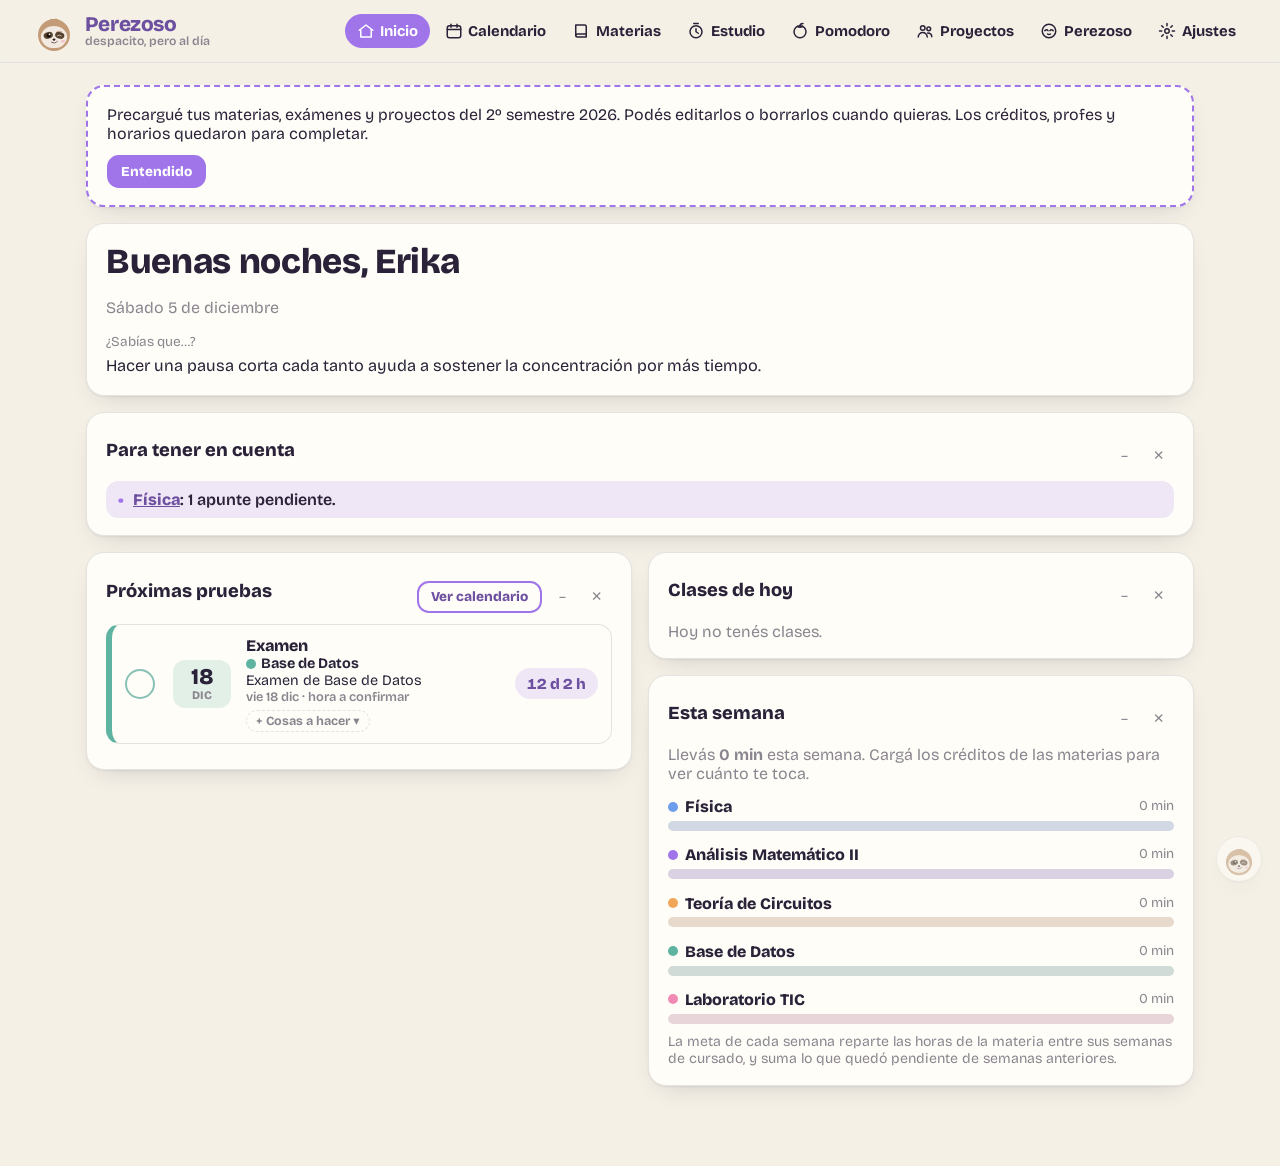
==== commit 8ba3bf33: "Eventos: marcar como hecho, lista de cosas a hacer y pestaña en cada materia - Botón para marcar cad" ====
--- a/Perezoso.html
+++ b/Perezoso.html
@@ -487,6 +487,20 @@
 .study-timer label { width: min(100%, 340px); }
 .big-clock { font-size: clamp(2.6rem, 8vw, 4rem); font-weight: 800; font-variant-numeric: tabular-nums; color: var(--accent-ink); }
 .study-timer.running { border-color: var(--accent); box-shadow: 0 0 0 4px var(--accent-soft), var(--shadow); }
+.focus-btn { margin-top: -.2rem; }
+.page-quote { display: none; max-width: 340px; text-align: center; margin: -.2rem auto 0; }
+.page-quote.on { display: block; animation: fadeUp .3s ease; }
+@keyframes fadeUp { from { opacity: 0; transform: translateY(6px); } to { opacity: 1; transform: none; } }
+/* Cronómetro en pantalla completa */
+body.study-focus { overflow: hidden; }
+body.study-focus .topbar, body.study-focus .bottom-nav, body.study-focus .sloth-fab, body.study-focus .more-sheet { display: none !important; }
+body.study-focus .study-timer {
+  position: fixed; inset: 0; z-index: 60; border-radius: 0; border: 0; box-shadow: none;
+  justify-content: center; gap: 1rem; padding: 2rem 1rem; background: var(--bg); overflow: auto;
+}
+body.study-focus .big-clock { font-size: clamp(4rem, 17vw, 12rem); line-height: 1; }
+body.study-focus .page-sloth { width: auto; height: min(34vh, 290px); max-width: 80vw; margin: 0 auto; }
+body.study-focus .focus-btn { position: absolute; top: 14px; right: 14px; margin: 0; }
 .timer-sloth { position: absolute; width: 74px; height: 74px; right: -8px; top: -6px; transform: rotate(14deg); }
 .stats { display: grid; grid-template-columns: 1fr 1fr; gap: .8rem; align-content: start; }
 .stat { display: flex; flex-direction: column; gap: .2rem; padding: .9rem 1rem; }
@@ -734,6 +748,7 @@
 .sloth-peek[data-place="right"].show { animation-name: peekRight; }
 .sloth-peek[data-place="top-left"] { top: 0; left: 0; flex-direction: row-reverse; align-items: flex-start; }
 .sloth-peek[data-place="top-right"] { top: 0; right: 0; align-items: flex-start; }
+.sloth-peek[data-place="top"] { top: 0; flex-direction: row-reverse; align-items: flex-start; }
 .sloth-peek[data-place^="top"] .sloth-bubble { margin-top: 110px; }
 .sloth-peek[data-place^="top"].show { animation-name: peekTop; }
 .sloth-peek[data-place="bottom"], .sloth-peek[data-place="bottom-right"] { bottom: 0; align-items: flex-end; }
@@ -854,6 +869,51 @@
   .card { box-shadow: none; }
   main { padding: 0; }
 }
+
+/* ---------- Eventos: hecho y cosas a hacer ---------- */
+.stack { display: grid; gap: 1rem; }
+.more-link { display: inline-block; margin-top: .3rem; font-weight: 700; font-size: .88rem; color: var(--accent-ink); }
+.ev-item { margin-bottom: .5rem; }
+.ev-item .ev-row { margin-bottom: 0; grid-template-columns: 34px 58px 1fr auto; }
+.ev-check {
+  width: 30px; height: 30px; border-radius: 50%; border: 2px solid color-mix(in srgb, var(--c) 70%, var(--line));
+  background: var(--surface); display: grid; place-items: center; padding: 0; cursor: pointer; color: transparent;
+  transition: background .15s, color .15s, transform .15s;
+}
+.ev-check .ic { width: 18px; height: 18px; stroke: currentColor; stroke-width: 3; fill: none; }
+.ev-check:hover { color: color-mix(in srgb, var(--c) 60%, var(--muted)); transform: scale(1.08); }
+.ev-check.on { background: var(--moss, #7cae7a); border-color: var(--moss, #7cae7a); color: #fff; }
+.ev-item.is-done .ev-type, .ev-item.is-done .ev-title { text-decoration: line-through; text-decoration-thickness: 2px; color: var(--muted); }
+.ev-item.is-done .ev-row { background: color-mix(in srgb, var(--surface) 70%, var(--bg)); }
+.countdown[data-level="done"] { background: color-mix(in srgb, var(--moss, #7cae7a) 18%, var(--surface)); color: color-mix(in srgb, var(--moss, #7cae7a) 70%, var(--ink)); }
+.ev-todo-chip {
+  margin-top: .35rem; border: 1px dashed var(--line); background: none; border-radius: 999px; padding: .15rem .6rem;
+  font: inherit; font-size: .78rem; font-weight: 700; color: var(--muted); cursor: pointer;
+}
+.ev-todo-chip:hover { border-color: var(--accent); color: var(--accent-ink); }
+.ev-todo-chip.full { border-style: solid; border-color: var(--moss, #7cae7a); color: color-mix(in srgb, var(--moss, #7cae7a) 70%, var(--ink)); }
+.ev-todos {
+  margin: -.2rem 0 0 1.2rem; padding: .7rem .8rem .8rem; border: 1px solid var(--line); border-top: 0;
+  border-radius: 0 0 14px 14px; background: var(--surface);
+}
+.todo-list { list-style: none; margin: 0 0 .5rem; padding: 0; }
+.todo-list li { display: flex; align-items: center; gap: .4rem; padding: .15rem 0; }
+.todo-list label { flex: 1; display: flex; align-items: center; gap: .5rem; cursor: pointer; font-weight: 600; min-width: 0; }
+.todo-list input { width: 18px; height: 18px; accent-color: var(--accent); flex: none; margin: 0; }
+.todo-list li.done span { text-decoration: line-through; color: var(--muted); }
+.todo-add { display: flex; gap: .4rem; }
+.todo-add input { flex: 1; min-width: 0; }
+.todo-field { border: 1px solid var(--line); border-radius: 12px; padding: .5rem .8rem .7rem; margin: 0; }
+.todo-field legend { font-weight: 700; padding: 0 .3rem; }
+.chip.done { opacity: .55; }
+.chip.done .chip-t { text-decoration: line-through; }
+@container (max-width: 460px) {
+  .ev-item .ev-row { grid-template-columns: 30px 50px 1fr; }
+  .ev-item .ev-row .countdown { grid-column: 1 / -1; }
+  .ev-todos { margin-left: .4rem; }
+}
+.form .todo-list label { flex-direction: row; align-items: center; gap: .5rem; font-weight: 600; margin: 0; }
+.form .todo-list input[type="checkbox"] { width: 18px; height: 18px; padding: 0; flex: none; }
 
 </style>
 </head>
@@ -1881,14 +1941,15 @@
 function subjectPace(s, now = Date.now()) {
   const W = 7 * DAY_MS;
   const goal = goalMinutes(s);
-  const done = studiedMinutes(s.id);
+  const credit = Number(s.creditMinutes) || 0; // horas que se dan por hechas (antes de usar la app)
+  const done = studiedMinutes(s.id) + credit;
   const left = Math.max(0, goal - done);
   const { start, end } = subjectPeriod(s);
   const track = [Store.data.settings.trackingStart, s.createdAt].filter(Boolean).map((d) => parseDate(d).getTime());
   const paceStart = Math.max(start.getTime(), ...track);
   const firstWeek = startOfWeek(new Date(paceStart)).getTime();
   const totalWeeks = Math.max(1, Math.ceil((end.getTime() - firstWeek) / W));
-  const goalAtStart = Math.max(0, goal - studiedMinutes(s.id, 0, firstWeek));
+  const goalAtStart = Math.max(0, goal - credit - studiedMinutes(s.id, 0, firstWeek));
   const base = goalAtStart / totalWeeks;
   const thisWeek = startOfWeek(new Date(now)).getTime();
   const started = now >= start.getTime();
@@ -1897,12 +1958,31 @@
   const doneSince = studiedMinutes(s.id, firstWeek, thisWeek);
   const debt = started && !finished ? Math.max(0, Math.min(goalAtStart, base * weekIdx) - doneSince) : 0;
   const weekDone = studiedMinutes(s.id, thisWeek);
-  const leftAtWeek = Math.max(0, goal - studiedMinutes(s.id, 0, thisWeek));
+  const leftAtWeek = Math.max(0, goal - credit - studiedMinutes(s.id, 0, thisWeek));
   const perWeek = started && !finished ? Math.min(leftAtWeek, base + debt) : 0;
   const weeksLeft = finished ? 0 : Math.max(1, Math.ceil((end.getTime() - Math.max(now, firstWeek)) / W));
   const expected = (goal - goalAtStart) + goalAtStart * clamp((now - paceStart) / Math.max(1, end.getTime() - paceStart), 0, 1);
   const behind = goal > 0 && debt >= 30;
   return { goal, done, left, base, debt, perWeek, weeksLeft, totalWeeks, expected, behind, weekDone, over: done - goal, started, finished, start, end };
+}
+
+// Única vez: las horas que tocaban antes del lunes 21/9/2026 se dan por hechas
+// y el ritmo semanal arranca esa semana, sin deuda.
+const PAST_CREDIT_UNTIL = '2026-09-21';
+function applyPastWeeksCredit() {
+  const set = Store.data.settings;
+  if (set.pastCreditApplied) return;
+  const cut = parseDate(PAST_CREDIT_UNTIL).getTime();
+  if (Date.now() < cut) return;
+  Store.data.subjects.forEach((s) => {
+    const { start, end } = subjectPeriod(s);
+    const frac = clamp((cut - start.getTime()) / Math.max(1, end.getTime() - start.getTime()), 0, 1);
+    const owed = goalMinutes(s) * frac - studiedMinutes(s.id, 0, cut);
+    s.creditMinutes = Math.max(0, Math.round(owed));
+  });
+  if (!set.trackingStart || set.trackingStart < PAST_CREDIT_UNTIL) set.trackingStart = PAST_CREDIT_UNTIL;
+  set.pastCreditApplied = true;
+  Store.save();
 }
 
 // Clases de materias que se están cursando
@@ -1974,16 +2054,28 @@
       '¡Hola, {nombre}! Esta semana venís re bien, estoy orgulloso.',
       '¡Volviste! Con vos da gusto estudiar.',
       'Hola, genia. Así, despacito y sin parar.',
+      '¡{nombre}! Te estaba esperando con la rama calentita.',
+      'Llegó mi estudiante favorita. Bueno, la única, pero igual.',
+      'Hola, hola. Hoy tengo el pelo lindo y vos venís al día. Día perfecto.',
+      '¡Qué alegría verte! Traje hojitas para festejar.',
     ],
     normal: [
       'Hola, {nombre}. ¿Hacemos un ratito de estudio hoy?',
       '¡Qué lindo verte! Te guardé un lugarcito en la rama.',
       'Hola, hola. Un poquito hoy y mañana otro poquito.',
+      'Buenas, {nombre}. ¿Mate y un pomodoro?',
+      'Hola. Yo recién me despierto… de la siesta de la siesta.',
+      '¡Holi! ¿Arrancamos por lo más fácil o por lo más urgente?',
+      'Hola, {nombre}. Hoy vamos a nuestro ritmo, que es lento pero seguro.',
     ],
     enojado: [
       'Ah, hola. Pensé que te habías olvidado de mí… y de estudiar.',
       'Hola, {nombre}. Los apuntes también te extrañan, eh.',
       'Mirá quién apareció. Yo acá, esperando. Colgado. Solito.',
+      'Uy, una visita. Pensé que era el viento.',
+      'Hola. No, no estoy enojado. Estoy… perezosamente decepcionado.',
+      'Qué sorpresa. Justo estaba contando las horas que no estudiamos. Me cansé de contar.',
+      'Hola, {nombre}. Te hice un lugar en la rama hace días. Se enfrió.',
     ],
   },
   aleatoria: {
@@ -1992,12 +2084,27 @@
       'Me encanta cuando estudiamos juntas.',
       'Vas tan bien que me dan ganas de hacer una siesta de festejo.',
       'Mirá todo lo que avanzaste. Yo tardaría un año.',
+      'Estoy tan orgulloso que me puse a moverme rápido. Bueno, casi.',
+      'Si seguís así, me voy a tener que comprar ropa nueva para festejar.',
+      'Tu yo del futuro te manda un abrazo gigante.',
+      'Esta semana sos mi ídola. Lo digo en serio, lentamente pero en serio.',
+      'Guardé esta hojita para vos. Te la ganaste.',
+      'Qué bien que venís. Hasta la rama está contenta.',
+      'Estudiar con vos es mi parte favorita del día. Después de dormir.',
     ],
     normal: [
       '¿Tomaste agua? Yo te cuido.',
       'Un pomodoro y después un mimo.',
       'Despacito también se llega.',
       'Si te cansás, descansá un ratito. Yo soy experto en eso.',
+      'Enderezá la espalda, que yo ya tengo la mía curva por las dos.',
+      'Un tema a la vez. Así hago todo yo, y mirá qué bien me va.',
+      '¿Y si hacemos solo 25 minutos? Solo 25. Después vemos.',
+      'Los ejercicios difíciles también se cansan si los mirás fijo.',
+      'Acordate de comer algo rico. El cerebro funciona con galletitas.',
+      'Hoy no hace falta ser perfecta, alcanza con hacer un poquito.',
+      'Estoy acá colgado por si me necesitás.',
+      'Respirá hondo. Yo lo hago cada tres minutos y vivo tranquilo.',
     ],
     enojado: [
       'No te digo nada… pero esta semana estudiaste casi nada.',
@@ -2005,39 +2112,50 @@
       'Está bien, no estudies. Yo me quedo acá mirando el calendario. Tranqui.',
       'Qué lindo día para abrir un práctico… digo, nada, nada.',
       'Las horas no se estudian solas. Lo averigüé.',
+      'Te guardé el cronómetro en cero. Sigue en cero. Qué raro.',
+      'Mis horas de siesta esta semana: muchas. Las tuyas de estudio: bueno.',
+      'No es por nada, pero la materia te mandó saludos. Preocupada.',
+      'Estoy practicando mi cara de "no pasa nada". ¿Se nota?',
+      'Me dijeron que los apuntes se leen abriéndolos. Rumores.',
+      'Si estudiar fuera dormir, estaríamos re bien. Pero no.',
+      'Tranqui, yo espero. Soy perezoso, esperar es lo mío. Pero igual.',
     ],
   },
   prueba: {
     contento: [
       '{materia} en {dias} días. Con lo que venís estudiando, va a salir hermoso.',
       'Faltan {dias} días para {materia} y vos estás preparadísima.',
+      '{materia} en {dias} días. Yo ya estoy practicando el festejo.',
     ],
     normal: [
       'Faltan {dias} días para {materia}. Vamos de a poquito, juntas.',
       '{materia} en {dias} días. ¿Arrancamos con un pomodoro?',
+      '{dias} días para {materia}. Si repasamos un ratito por día, llegamos bárbaro.',
     ],
     enojado: [
       '{materia} es en {dias} días. Solo digo. Nada más. Solo eso.',
       'Faltan {dias} días para {materia} y el práctico sigue cerradito… qué raro.',
+      '{dias} días para {materia}. Yo no me pongo nervioso. Vos quizás deberías.',
     ],
   },
   manana: {
-    contento: ['Mañana es {materia}. Ya hiciste todo: ahora a dormir temprano.', 'Mañana brillás en {materia}. Te mando un abrazo lento.'],
-    normal: ['Mañana es {materia}. Repaso suave y a descansar, que vos podés.', 'Mañana es {materia}. Respirá hondo, vamos bien.'],
-    enojado: ['Mañana es {materia}. Ah, ¿no te acordabas? Yo sí.', 'Mañana {materia}. Hoy sería un buen día para repasar… digo, ¿no?'],
+    contento: ['Mañana es {materia}. Ya hiciste todo: ahora a dormir temprano.', 'Mañana brillás en {materia}. Te mando un abrazo lento.', 'Mañana {materia}. Estás lista, yo lo sé.'],
+    normal: ['Mañana es {materia}. Repaso suave y a descansar, que vos podés.', 'Mañana es {materia}. Respirá hondo, vamos bien.', 'Mañana {materia}. Un repasito liviano y a la cama.'],
+    enojado: ['Mañana es {materia}. Ah, ¿no te acordabas? Yo sí.', 'Mañana {materia}. Hoy sería un buen día para repasar… digo, ¿no?', 'Mañana {materia}. Yo que vos no miraba series hoy. Pero bueno, yo no soy vos.'],
   },
   atrasada: {
-    contento: ['{materia} quedó un poquito atrás. Le damos un ratito y listo.'],
-    normal: ['{materia} te extraña un poquito. ¿Le damos un ratito hoy?'],
-    enojado: ['{materia} está atrasada. No es que me importe… bueno, sí me importa.', '¿Te acordás de {materia}? Ella sí se acuerda de vos.'],
+    contento: ['{materia} quedó un poquito atrás. Le damos un ratito y listo.', 'Vas bárbaro, solo {materia} pide un poquito de amor.'],
+    normal: ['{materia} te extraña un poquito. ¿Le damos un ratito hoy?', '¿Y si hoy le dedicamos un pomodoro a {materia}?'],
+    enojado: ['{materia} está atrasada. No es que me importe… bueno, sí me importa.', '¿Te acordás de {materia}? Ella sí se acuerda de vos.', '{materia} me preguntó por vos. Le dije que estabas ocupada. Mentí.'],
   },
-  sesion: ['¡{tiempo}! Qué orgullo me das.', 'Registré {tiempo}. Te merecés un abrazo lento.', '¡Bien ahí! {tiempo} más cerca de la meta.'],
-  pomodoro: ['¡Terminaste un pomodoro! Estirate conmigo.', 'Bloque terminado. Descansá un ratito, te lo ganaste.'],
-  descanso: ['Se terminó el descanso. ¿Vamos por otro?', '¡Arriba! Un bloque más y te dejo tranquila.'],
-  desbloqueo: ['¡Me regalaste {accesorio}! Gracias por estudiar tanto.', '¡{accesorio}! ¿Cómo me queda? Decime que bien.'],
-  racha: ['¡{dias} días seguidos! Estoy re orgulloso.', '{dias} días de racha. No la cortes, ¿sí?'],
-  noche: ['Zzz… ¿qué hacés despierta? Mañana seguimos.', 'Ya es tarde. Hasta los perezosos duermen… bueno, sobre todo los perezosos.'],
-  prioritario: ['¡Un ejercicio amarillo menos! Qué genia.', '¡Resolviste un prioritario! Aplausos lentos.'],
+  sesion: ['¡{tiempo}! Qué orgullo me das.', 'Registré {tiempo}. Te merecés un abrazo lento.', '¡Bien ahí! {tiempo} más cerca de la meta.', '{tiempo} de estudio. Yo en ese tiempo pestañeé dos veces.', 'Anotado: {tiempo}. Sos una máquina (una tierna).', '¡{tiempo}! Me pongo una hojita de medalla en tu honor.'],
+  pomodoro: ['¡Terminaste un pomodoro! Estirate conmigo.', 'Bloque terminado. Descansá un ratito, te lo ganaste.', '¡Pomodoro listo! Agua, estirar, y mirar por la ventana.', 'Uno más. Así se construyen las cosas lindas: de a pedacitos.'],
+  descanso: ['Se terminó el descanso. ¿Vamos por otro?', '¡Arriba! Un bloque más y te dejo tranquila.', 'Fin del recreo. Yo me quedo durmiendo, vos dale.', 'Volvemos. Despacito, pero volvemos.'],
+  desbloqueo: ['¡Me regalaste {accesorio}! Gracias por estudiar tanto.', '¡{accesorio}! ¿Cómo me queda? Decime que bien.', '¡Ropa nueva! {accesorio}. Me siento el más lindo de la selva.', 'Mirá: {accesorio}. Todo gracias a tus horas de estudio.'],
+  racha: ['¡{dias} días seguidos! Estoy re orgulloso.', '{dias} días de racha. No la cortes, ¿sí?', '¡{dias} días al hilo! Eso es más constancia que la mía para dormir.'],
+  noche: ['Zzz… ¿qué hacés despierta? Mañana seguimos.', 'Ya es tarde. Hasta los perezosos duermen… bueno, sobre todo los perezosos.', 'Zzz… soñé que aprobabas todo. Ahora andá a dormir vos.', 'Es de noche. Cerrá la compu, que el cerebro también guarda lo que estudiaste mientras dormís.'],
+  hecho: ['¡{evento} listo! Qué orgullo me das.', '¡Tachamos {evento}! Aplausos lentos.', '{evento}: hecho. Me voy a hacer una siesta de festejo.', 'Uno menos: {evento}. Sos una genia.'],
+  prioritario: ['¡Un ejercicio amarillo menos! Qué genia.', '¡Resolviste un prioritario! Aplausos lentos.', '¡Prioritario resuelto! Esa sí que costaba.'],
 };
 
 function phrase(context, vars = {}, tone) {
@@ -2304,10 +2422,24 @@
   { id: 4, name: 'Sentado leyendo', place: 'bottom' },
   { id: 5, name: 'Durmiendo hecho bolita', place: 'left' },
   { id: 6, name: 'Saludando', place: 'top-left' },
-  { id: 7, name: 'Estirándose', place: 'right' },
+  { id: 7, name: 'Colgado de las patas', place: 'top-right' },
   { id: 8, name: 'Estudiando en la compu', place: 'bottom' },
   { id: 9, name: 'Asomándose', place: 'bottom' },
+  { id: 10, name: 'Tomando mate', place: 'bottom' },
+  { id: 11, name: 'Siesta en la hamaca', place: 'top' },
+  { id: 12, name: 'Colgado de una liana', place: 'top' },
+  { id: 13, name: 'Festejando', place: 'bottom' },
+  { id: 14, name: 'Escuchando música', place: 'bottom' },
+  { id: 15, name: 'Espiando', place: 'right' },
+  { id: 16, name: 'Meditando', place: 'bottom' },
 ];
+
+// Figuras que tienen sentido en cada página
+const POSE_SETS = {
+  estudio: [8, 4, 10, 14, 16, 9, 12, 13],
+  foco: [4, 8, 10, 14],
+  descanso: [13, 16, 11, 7, 1],
+};
 
 function drawPose(id, c, mood, items) {
   const limb = (d, col = c.fur, w = 28) => `<path d="${d}" stroke="${mixHex(col, '#3b2616', 0.25)}" stroke-width="${w + 4}" fill="none" stroke-linecap="round" opacity=".35"/><path d="${d}" stroke="${col}" stroke-width="${w}" fill="none" stroke-linecap="round"/>`;
@@ -2397,18 +2529,19 @@
         ${arm(112, 100)}${hand(166, 196, 0.5)}
         ${head(160, 104, -4, 0.95)}`;
     }
-    case 7: { // estirándose (sentado en la rama que sale del borde derecho)
-      const P = { body: ellipsePath(166, 162, 50, 58), center: [166, 164], rx: 50, ry: 58, skirt: 'M122 178 Q166 192 210 178 L226 212 Q166 226 106 212 Z', hem: 'M106 212 Q120 204 134 214 Q148 204 162 216 Q176 204 190 214 Q204 204 226 212', spine: [[114, 130, -60], [110, 160, -85], [114, 190, -105]] };
+    case 7: { // colgado de las patas, cabeza abajo (la rama sale del borde derecho)
+      const P = { body: ellipsePath(166, 98, 50, 58), center: [166, 100], rx: 50, ry: 58 };
       const o = dress(P);
-      return `${branch(222, 20, 420)}${leaf(34, 216, -30)}
-        ${back(166, 150)}${o.back}
-        <path d="${P.body}" fill="${c.fur}"/>${belly(166, 174, 30, 38)}${o.front}
-        ${limb('M130 128 C 112 96, 104 64, 108 34')}${limb('M202 128 C 220 96, 228 64, 224 34')}
-        ${claw(108, 34, 175)}${claw(224, 34, 185)}
-        ${limb('M140 212 C 136 220, 128 224, 118 224', c.furDark)}${limb('M192 212 C 196 220, 204 224, 214 224', c.furDark)}
-        ${claw(116, 224, 80)}${claw(216, 224, -80)}
-        ${arm(116, 86)}${hand(108, 60, 0.45)}
-        ${head(166, 104, 0, 0.95)}`;
+      return `${branch(38, 20, 420)}${leaf(34, 32, -30)}
+        ${limb('M146 60 C 142 48, 140 40, 140 32', c.furDark)}${limb('M186 60 C 190 48, 192 40, 192 32', c.furDark)}
+        ${claw(140, 52, 180)}${claw(192, 52, 180)}
+        ${back(166, 104)}${o.back}
+        <path d="${P.body}" fill="${c.fur}"/>${belly(166, 92, 30, 38)}${o.front}
+        ${hair('M140 70 q8 -4 16 0 M178 72 q8 -4 16 0')}
+        ${limb('M130 128 C 112 160, 104 192, 108 222')}${limb('M202 128 C 220 160, 228 192, 224 222')}
+        ${claw(108, 222, 5)}${claw(224, 222, -5)}
+        ${arm(116, 150)}${hand(224, 244, 0.42)}
+        ${head(166, 164, 0, 0.95)}`;
     }
     case 8: { // estudiando en la compu (escritorio abajo)
       const P = { body: ellipsePath(165, 160, 56, 62), center: [165, 150], rx: 56, ry: 62, spine: [[112, 120, -60], [106, 150, -85]] };
@@ -2436,6 +2569,111 @@
         ${claw(104, 204, 0)}${claw(226, 204, 0)}
         ${hand(262, 196, 0.45)}`;
     }
+    case 10: { // tomando mate (sentado abajo, con el termo al lado)
+      const P = { body: ellipsePath(165, 170, 58, 64), center: [165, 168], rx: 58, ry: 64, skirt: 'M112 196 Q165 212 218 196 L238 240 Q165 256 92 240 Z', hem: 'M92 240 Q106 232 120 242 Q134 232 148 244 Q162 232 176 244 Q190 232 204 242 Q218 232 238 240', spine: [[112, 130, -60], [106, 160, -85], [110, 190, -105]] };
+      const o = dress(P);
+      return `<ellipse cx="165" cy="252" rx="150" ry="18" fill="#8cc084" opacity=".45"/>
+        <rect x="246" y="150" width="34" height="94" rx="10" fill="${ACCENT}"/><rect x="250" y="138" width="26" height="18" rx="5" fill="#5b4a7a"/>
+        <rect x="246" y="186" width="34" height="8" fill="#fff" opacity=".45"/><path d="M280 170 q12 0 12 14 q0 14 -12 14" stroke="#5b4a7a" stroke-width="5" fill="none"/>
+        ${back(165, 160)}${o.back}
+        <path d="${P.body}" fill="${c.fur}"/>${belly(165, 182, 36, 44)}${o.front}
+        ${limb('M126 224 C 116 232, 112 236, 104 236', c.furDark)}${limb('M204 224 C 214 232, 218 236, 226 236', c.furDark)}
+        ${claw(102, 234, 90)}${claw(228, 234, -90)}
+        ${limb('M124 142 C 108 170, 120 204, 144 208')}${limb('M206 142 C 222 170, 210 204, 186 208')}
+        ${claw(144, 204, -80)}${claw(186, 204, 80)}
+        <path d="M170 184 L186 140" stroke="#cfcfd6" stroke-width="4" stroke-linecap="round"/>
+        <path d="M146 184 Q140 224 165 228 Q190 224 184 184 Z" fill="#8a5a2b"/><ellipse cx="165" cy="184" rx="19" ry="6" fill="#5e3a19"/><ellipse cx="165" cy="183" rx="14" ry="4" fill="#6f9a4a"/>
+        <path d="M152 206 q13 -6 26 0" stroke="#c9a15c" stroke-width="2.5" fill="none"/>
+        <path d="M152 170 q-6 -8 0 -16 M160 166 q-6 -8 0 -16" stroke="#b9aec9" stroke-width="2" fill="none" stroke-linecap="round"/>
+        ${arm(114, 172)}${hand(66, 236, 0.4)}
+        ${head(165, 98, -4, 0.95)}`;
+    }
+    case 11: { // siesta en la hamaca (las cuerdas suben al borde de arriba)
+      const P = { body: ellipsePath(180, 134, 72, 34), center: [180, 130], rx: 72, ry: 34 };
+      const o = dress(P);
+      return `<path d="M44 102 L22 -20 M286 102 L308 -20" stroke="#b08a5a" stroke-width="5" stroke-linecap="round"/>
+        <path d="M44 102 Q165 250 286 102" fill="#7d5bb8"/>
+        ${back(180, 128, 0.7)}${o.back}
+        <path d="${P.body}" fill="${c.fur}"/>${o.front}
+        ${hair('M160 106 q12 -5 24 -1 M204 104 q10 -2 18 3')}
+        ${limb('M232 146 C 250 166, 262 188, 266 212', c.furDark)}${claw(266, 212, -10)}
+        <path d="M38 102 Q165 246 292 102 Q165 160 38 102 Z" fill="${ACCENT}"/>
+        <path d="M66 124 Q165 196 264 124 M86 146 Q165 206 244 146" stroke="#fff" stroke-width="4" fill="none" opacity=".55"/>
+        ${limb('M136 156 C 132 176, 130 192, 132 206')}${claw(132, 206)}
+        ${hand(132, 226, 0.4)}
+        ${head(98, 124, -16, 0.86)}`;
+    }
+    case 12: { // colgado de una liana (baja del borde de arriba)
+      const P = { body: ellipsePath(165, 166, 44, 58), center: [165, 168], rx: 44, ry: 58, skirt: 'M126 188 Q165 200 204 188 L218 226 Q165 240 112 226 Z', hem: 'M112 226 Q126 218 140 228 Q154 218 168 230 Q182 218 196 228 Q208 218 218 226', spine: [[208, 130, 60], [212, 160, 85], [208, 190, 105]] };
+      const o = dress(P);
+      return `<path d="M165 -20 C 158 6, 172 24, 165 48" stroke="#5f8f3e" stroke-width="10" fill="none" stroke-linecap="round"/>
+        ${leaf(160, 6, -50, 0.8)}${leaf(170, 26, 50, 0.7)}
+        ${limb('M128 136 C 116 100, 132 66, 156 50')}${limb('M202 136 C 214 100, 198 66, 174 50')}
+        ${claw(158, 56, 200)}${claw(172, 56, 160)}
+        ${back(165, 156)}${o.back}
+        ${limb('M148 214 C 146 230, 142 242, 140 250', c.furDark)}${limb('M182 214 C 184 230, 188 242, 190 250', c.furDark)}
+        ${claw(140, 246, 10)}${claw(190, 246, -10)}
+        <path d="${P.body}" fill="${c.fur}"/>${belly(165, 180, 26, 38)}${o.front}
+        ${arm(114, 116)}${hand(222, 200, 0.42)}
+        ${head(165, 118, 3, 0.92)}`;
+    }
+    case 13: { // festejando (parado abajo, con papel picado)
+      const P = { body: ellipsePath(165, 158, 48, 60), center: [165, 160], rx: 48, ry: 60, skirt: 'M124 176 Q165 190 206 176 L222 214 Q165 228 108 214 Z', hem: 'M108 214 Q122 206 136 216 Q150 206 164 218 Q178 206 192 216 Q206 206 222 214', spine: [[116, 130, -60], [112, 160, -85], [116, 190, -105]] };
+      const o = dress(P);
+      const conf = [[36, 40, ACCENT], [70, 96, '#f2b134'], [258, 26, '#7cc6a8'], [292, 96, '#f28ab2'], [22, 150, '#7cc6a8'], [300, 168, ACCENT], [124, 16, '#f28ab2'], [214, 60, '#f2b134'], [60, 200, '#f28ab2'], [270, 214, '#f2b134']]
+        .map(([x, y, col], i) => `<rect x="${x}" y="${y}" width="9" height="14" rx="2" fill="${col}" transform="rotate(${i * 37} ${x} ${y})"/>`).join('');
+      return `${conf}<ellipse cx="165" cy="252" rx="120" ry="14" fill="#8cc084" opacity=".45"/>
+        ${back(165, 150)}${o.back}
+        ${limb('M146 206 C 144 224, 142 236, 140 246', c.furDark)}${limb('M184 206 C 186 224, 188 236, 190 246', c.furDark)}
+        ${claw(140, 244, 80)}${claw(190, 244, -80)}
+        <path d="${P.body}" fill="${c.fur}"/>${belly(165, 172, 28, 38)}${o.front}
+        ${limb('M128 126 C 108 98, 96 70, 92 42')}${limb('M202 126 C 222 98, 234 70, 238 42')}
+        ${claw(92, 42, 170)}${claw(238, 42, 190)}
+        ${arm(112, 92)}${hand(92, 30, 0.42)}
+        ${head(165, 102, 0, 0.95)}`;
+    }
+    case 14: { // escuchando música (sentado abajo, con auriculares)
+      const P = { body: ellipsePath(165, 170, 58, 64), center: [165, 168], rx: 58, ry: 64, skirt: 'M112 196 Q165 212 218 196 L238 240 Q165 256 92 240 Z', hem: 'M92 240 Q106 232 120 242 Q134 232 148 244 Q162 232 176 244 Q190 232 204 242 Q218 232 238 240', spine: [[112, 130, -60], [106, 160, -85], [110, 190, -105]] };
+      const o = dress(P);
+      const note = (x, y, col, r = 0) => `<g transform="translate(${x} ${y}) rotate(${r})"><ellipse cx="0" cy="18" rx="7" ry="5.5" fill="${col}" transform="rotate(-20 0 18)"/><path d="M6 16 L6 -8 Q14 -4 18 6" stroke="${col}" stroke-width="3" fill="none" stroke-linecap="round"/></g>`;
+      return `<ellipse cx="165" cy="252" rx="150" ry="18" fill="#8cc084" opacity=".45"/>
+        ${note(56, 60, ACCENT, -12)}${note(262, 40, '#f28ab2', 10)}${note(286, 120, ACCENT, 14)}${note(34, 140, '#7cc6a8', -6)}
+        ${back(165, 160)}${o.back}
+        <path d="${P.body}" fill="${c.fur}"/>${belly(165, 182, 36, 44)}${o.front}
+        ${limb('M126 224 C 116 232, 112 236, 104 236', c.furDark)}${limb('M204 224 C 214 232, 218 236, 226 236', c.furDark)}
+        ${claw(102, 234, 90)}${claw(228, 234, -90)}
+        ${limb('M124 142 C 110 170, 124 200, 150 206')}${limb('M206 142 C 220 170, 206 200, 180 206')}
+        ${claw(150, 202, -80)}${claw(180, 202, 80)}
+        <rect x="150" y="180" width="30" height="46" rx="6" fill="#2a2238"/><rect x="154" y="185" width="22" height="34" rx="3" fill="#b9a3f0"/>
+        <path d="M160 206 l0 -12 l10 -3 l0 12" stroke="#fff" stroke-width="2" fill="none"/>
+        ${arm(114, 172)}${hand(236, 214, 0.42)}
+        ${head(165, 98, 6, 0.95)}
+        <g transform="rotate(6 165 98)"><path d="M112 98 C 112 36, 218 36, 218 98" stroke="#5b4a7a" stroke-width="7" fill="none" stroke-linecap="round"/>
+        <rect x="102" y="84" width="18" height="32" rx="8" fill="${ACCENT}"/><rect x="210" y="84" width="18" height="32" rx="8" fill="${ACCENT}"/></g>`;
+    }
+    case 15: { // espiando desde el costado derecho
+      const P = { body: ellipsePath(334, 150, 60, 84), center: [320, 150], rx: 60, ry: 84 };
+      const o = dress(P);
+      return `<path d="${P.body}" fill="${c.fur}"/>${o.front}
+        ${limb('M338 208 C 306 210, 292 218, 288 230', c.furDark)}${claw(286, 228, 40)}
+        ${head(250, 128, -16, 1.08)}
+        ${limb('M340 58 C 312 50, 298 54, 292 62')}${claw(290, 60, 40)}
+        ${hand(284, 150, 0.42)}`;
+    }
+    case 16: { // meditando (flotando un poquito, abajo)
+      const P = { body: ellipsePath(165, 156, 50, 58), center: [165, 158], rx: 50, ry: 58 };
+      const o = dress(P);
+      const spark = [[60, 80, 9], [272, 70, 11], [40, 170, 7], [292, 170, 8], [110, 30, 6], [226, 24, 7]].map(([x, y, r]) => sparkle(x, y, r, ACCENT)).join('');
+      return `<g opacity=".7">${spark}</g><ellipse cx="165" cy="252" rx="86" ry="8" fill="#2a2238" opacity=".12"/>
+        ${back(165, 150)}${o.back}
+        <path d="${P.body}" fill="${c.fur}"/>${belly(165, 168, 28, 36)}${o.front}
+        <ellipse cx="165" cy="214" rx="80" ry="24" fill="${c.furDark}"/><path d="M110 212 Q165 234 220 212" stroke="${mixHex(c.furDark, '#3b2616', 0.3)}" stroke-width="2.5" fill="none"/>
+        ${claw(94, 206, 90)}${claw(236, 206, -90)}
+        ${limb('M122 132 C 100 158, 96 184, 106 204')}${limb('M208 132 C 230 158, 234 184, 224 204')}
+        ${claw(106, 200, 30)}${claw(224, 200, -30)}
+        ${arm(112, 162)}${hand(165, 200, 0.42)}
+        ${head(165, 98, 0, 0.95)}`;
+    }
     default: { // 1 · acostado en la rama (sale del borde izquierdo)
       const P = {
         body: 'M112 132 C 100 88, 150 56, 208 58 C 262 60, 292 90, 286 124 C 282 146, 252 152, 206 148 L 136 146 Z', center: [205, 104], rx: 80, ry: 44,
@@ -2460,7 +2698,7 @@
 
 /**
  * Devuelve el SVG del perezoso.
- * view: 'head' (solo la cara), 'full' (pose 1) o 'pose-N' (N de 1 a 9).
+ * view: 'head' (solo la cara), 'full' (pose 1) o 'pose-N' (N de 1 a 16).
  */
 function slothSVG({ view = 'full', mood, sloth, pose } = {}) {
   const sl = sloth || Store.data.sloth;
@@ -2494,7 +2732,7 @@
   worried() {
     const now = new Date();
     return Store.data.events
-      .filter((e) => { const d = daysUntil(e.date, now); return d >= 0 && d <= 3 && e.subjectId; })
+      .filter((e) => { const d = daysUntil(e.date, now); return !e.done && d >= 0 && d <= 3 && e.subjectId; })
       .map((e) => ({ e, s: subjectById(e.subjectId) }))
       .find(({ s }) => s && subjectPace(s).behind) || null;
   },
@@ -2549,7 +2787,7 @@
     const now = new Date();
     const mood = this.mood();
     if (mood === 'dormido') return phrase('noche');
-    const next = Store.data.events.filter((e) => daysUntil(e.date, now) >= 0 && eventDate(e) >= now - DAY_MS).sort(byEventDate)[0];
+    const next = Store.data.events.filter((e) => !e.done && daysUntil(e.date, now) >= 0 && eventDate(e) >= now - DAY_MS).sort(byEventDate)[0];
     const r = Math.random();
     if (next) {
       const d = daysUntil(next.date, now);
@@ -2566,11 +2804,34 @@
 
   // Qué pose usar y en qué borde de la pantalla aparece
   pickPose(mood) {
-    if (mood === 'dormido') return 5;
-    if (mood === 'estirandose') return 7;
-    if (location.hash.startsWith('#estudio')) return 8;
-    const opts = [1, 2, 3, 4, 6, 9, 5, 7];
-    return opts[Math.floor(Math.random() * opts.length)];
+    const any = (a) => a[Math.floor(Math.random() * a.length)];
+    if (mood === 'dormido') return any([5, 11]);
+    if (mood === 'estirandose') return any([13, 16, 7]);
+    if (location.hash.startsWith('#estudio')) return any(POSE_SETS.estudio);
+    return any(SLOTH_POSES.map((p) => p.id).filter((id) => id !== this.peekPose));
+  },
+
+  // Figura de una página (Estudio, Pomodoro): al azar, pero fija mientras estás en la página
+  pagePoses: {},
+  pagePose(key, opts) {
+    if (!opts.includes(this.pagePoses[key])) this.pagePoses[key] = opts[Math.floor(Math.random() * opts.length)];
+    return this.pagePoses[key];
+  },
+  // Frase debajo de la figura de la página (sin sacar otro perezoso)
+  sayOnPage(btn) {
+    const q = btn.parentElement.querySelector('.page-quote');
+    if (!q) return this.speak();
+    q.textContent = this.contextPhrase();
+    q.classList.add('on');
+    clearTimeout(this.quoteTimer);
+    this.quoteTimer = setTimeout(() => q.classList.remove('on'), 9000);
+  },
+  // Cambia la figura de una página por otra distinta y la vuelve a dibujar
+  rerollPage(btn, key, opts) {
+    const rest = opts.filter((id) => id !== this.pagePoses[key]);
+    this.pagePoses[key] = rest[Math.floor(Math.random() * rest.length)];
+    btn.dataset.sloth = `pose-${this.pagePoses[key]}`;
+    this.paint(btn.parentElement);
   },
 
   show(msg, { mood = null, ms = 8500, force = false, pose = null } = {}) {
@@ -2583,7 +2844,7 @@
     // Posición a lo largo del borde (arriba/abajo o a un costado)
     const rnd = (a, b) => `${Math.round(a + Math.random() * (b - a))}%`;
     peek.style.top = ['left', 'right'].includes(place) ? rnd(22, 52) : '';
-    peek.style.left = place === 'bottom' ? rnd(4, 58) : '';
+    peek.style.left = ['bottom', 'top'].includes(place) ? rnd(4, 58) : '';
     this.paint(peek, true);
     $('#sloth-bubble').textContent = msg || this.contextPhrase();
     peek.classList.remove('show');
@@ -2642,7 +2903,7 @@
     const now = new Date();
     for (const ev of Store.data.events.slice().sort(byEventDate)) {
       const d = daysUntil(ev.date, now);
-      if (d < 0 || !days.includes(d)) continue;
+      if (ev.done || d < 0 || !days.includes(d)) continue;
       const sent = Store.data.remindersSent[ev.id] || [];
       if (sent.includes(d)) continue;
       Store.data.remindersSent[ev.id] = [...sent, d];
@@ -2887,9 +3148,9 @@
   const t = eventType(ev);
   const subj = ev.subjectId ? subjectName(ev.subjectId) : '';
   const cd = countdown(eventDate(ev));
-  return `<button class="chip ${cd.level === 'urgent' ? 'near' : ''}" data-ev="${ev.id}" style="--c:${subjectColor(ev.subjectId)}"
+  return `<button class="chip ${cd.level === 'urgent' && !ev.done ? 'near' : ''} ${ev.done ? 'done' : ''}" data-ev="${ev.id}" style="--c:${subjectColor(ev.subjectId)}"
       title="${esc(`${typeLabel(ev)}${subj ? ' · ' + subj : ''}${ev.title ? ' · ' + ev.title : ''}${ev.time ? ' · ' + ev.time : ''}`)}">
-      <span class="chip-t">${esc(typeLabel(ev))}${subj ? ` <small>${esc(subj)}</small>` : ''}</span>
+      <span class="chip-t">${ev.done ? '✓ ' : ''}${esc(typeLabel(ev))}${subj ? ` <small>${esc(subj)}</small>` : ''}</span>
     </button>`;
 }
 
@@ -2981,6 +3242,55 @@
   paintList();
 }
 
+// Eventos con la lista de "cosas a hacer" abierta (se mantiene al redibujar)
+const openTodoLists = new Set();
+const CHECK_SVG = '<svg class="ic" viewBox="0 0 24 24" aria-hidden="true"><path d="M5 12.5l4.5 4.5L19 7.5"/></svg>';
+
+function todoListHTML(ev, prefix = '') {
+  const todos = ev.todos || [];
+  return `<ul class="todo-list">${todos.map((t) => `
+      <li class="${t.done ? 'done' : ''}">
+        <label><input type="checkbox" data-${prefix}t="${t.id}" ${t.done ? 'checked' : ''}><span>${esc(t.text)}</span></label>
+        <button type="button" class="icon-btn sm ghosty" data-${prefix}tdel="${t.id}" title="Borrar" aria-label="Borrar “${esc(t.text)}”">✕</button>
+      </li>`).join('')}</ul>
+    <div class="todo-add">
+      <input data-${prefix}tadd placeholder="Agregar algo para hacer…" aria-label="Nueva cosa para hacer" maxlength="140">
+      <button type="button" class="btn sm" data-${prefix}tbtn>Agregar</button>
+    </div>`;
+}
+
+// Cambios en una lista de cosas a hacer (se usa en la lista y en el formulario)
+function bindTodoEditor(root, list, onChange, prefix = '') {
+  const input = $(`[data-${prefix}tadd]`, root);
+  const add = () => {
+    const text = input.value.trim();
+    if (!text) { input.focus(); return; }
+    list.push({ id: uid(), text, done: false });
+    onChange(true);
+  };
+  $(`[data-${prefix}tbtn]`, root).onclick = add;
+  input.onkeydown = (e) => { if (e.key === 'Enter') { e.preventDefault(); add(); } };
+  $$(`[data-${prefix}t]`, root).forEach((c) => (c.onchange = () => {
+    const t = list.find((x) => x.id === c.getAttribute(`data-${prefix}t`));
+    if (t) t.done = c.checked;
+    if (c.checked && list.length && list.every((x) => x.done)) toast('¡Lista completa!');
+    onChange(false);
+  }));
+  $$(`[data-${prefix}tdel]`, root).forEach((b) => (b.onclick = () => {
+    const i = list.findIndex((x) => x.id === b.getAttribute(`data-${prefix}tdel`));
+    if (i >= 0) list.splice(i, 1);
+    onChange(false);
+  }));
+}
+
+function setEventDone(ev, done) {
+  ev.done = done;
+  Store.save();
+  if (done) Sloth.react('hecho', { evento: typeLabel(ev) }, { proud: true });
+  else toast('Marcado como pendiente');
+  rerender();
+}
+
 function renderEventList(container, evs, emptyMsg) {
   if (!evs.length) {
     container.innerHTML = `<div class="empty small"><p>${esc(emptyMsg)}</p></div>`;
@@ -2990,32 +3300,62 @@
   container.innerHTML = evs.map((ev) => {
     const d = eventDate(ev);
     const cd = countdown(d);
-    const t = eventType(ev);
     const proj = ev.projectId && projectById(ev.projectId);
+    const todos = ev.todos || [];
+    const nDone = todos.filter((t) => t.done).length;
+    const open = openTodoLists.has(ev.id);
     return `
-      <article class="ev-row" data-ev="${ev.id}" data-level="${cd.level}" style="--c:${subjectColor(ev.subjectId)}" tabindex="0" role="button">
-        <div class="ev-date"><strong>${d.getDate()}</strong><span>${MONTHS[d.getMonth()].slice(0, 3)}</span></div>
-        <div class="ev-main">
-          <div class="ev-type">${esc(typeLabel(ev))}</div>
-          <div class="ev-subj"><span class="dot"></span>${esc(subjectName(ev.subjectId))}${proj ? ` · ${esc(proj.name)}` : ''}</div>
-          ${ev.title ? `<div class="ev-title">${esc(ev.title)}</div>` : ''}
-          <div class="ev-when">${fmtDateShort(d)} · ${ev.time || 'hora a confirmar'}</div>
-        </div>
-        <div class="countdown" data-countdown="${d.getTime()}" data-level="${cd.level}" title="Cuánto falta">${cd.text}</div>
-      </article>`;
+      <div class="ev-item ${ev.done ? 'is-done' : ''}">
+        <article class="ev-row" data-ev="${ev.id}" data-level="${ev.done ? 'done' : cd.level}" style="--c:${subjectColor(ev.subjectId)}" tabindex="0" aria-label="${esc(typeLabel(ev))}: abrir para editar">
+          <button type="button" class="ev-check ${ev.done ? 'on' : ''}" data-done="${ev.id}" aria-pressed="${!!ev.done}" title="${ev.done ? 'Hecho. Tocá para marcarlo pendiente' : 'Marcar como hecho'}" aria-label="${ev.done ? 'Hecho' : 'Marcar como hecho'}">${CHECK_SVG}</button>
+          <div class="ev-date"><strong>${d.getDate()}</strong><span>${MONTHS[d.getMonth()].slice(0, 3)}</span></div>
+          <div class="ev-main">
+            <div class="ev-type">${esc(typeLabel(ev))}</div>
+            <div class="ev-subj"><span class="dot"></span>${esc(subjectName(ev.subjectId))}${proj ? ` · ${esc(proj.name)}` : ''}</div>
+            ${ev.title ? `<div class="ev-title">${esc(ev.title)}</div>` : ''}
+            <div class="ev-when">${fmtDateShort(d)} · ${ev.time || 'hora a confirmar'}</div>
+            <button type="button" class="ev-todo-chip ${todos.length && nDone === todos.length ? 'full' : ''}" data-todos="${ev.id}" aria-expanded="${open}">
+              ${todos.length ? `${nDone} de ${todos.length} cosas hechas` : '+ Cosas a hacer'} <span aria-hidden="true">${open ? '▴' : '▾'}</span></button>
+          </div>
+          ${ev.done
+            ? '<div class="countdown" data-level="done">Hecho</div>'
+            : `<div class="countdown" data-countdown="${d.getTime()}" data-level="${cd.level}" title="Cuánto falta">${cd.text}</div>`}
+        </article>
+        ${open ? `<div class="ev-todos" data-todo-box="${ev.id}">${todoListHTML(ev)}</div>` : ''}
+      </div>`;
   }).join('');
+  const redraw = () => renderEventList(container, evs, emptyMsg);
+  const find = (id) => Store.data.events.find((x) => x.id === id);
   $$('.ev-row', container).forEach((r) => {
-    const open = () => openEventForm(Store.data.events.find((x) => x.id === r.dataset.ev));
-    r.onclick = open;
-    r.onkeydown = (e) => { if (e.key === 'Enter' || e.key === ' ') { e.preventDefault(); open(); } };
+    const open = () => openEventForm(find(r.dataset.ev));
+    r.onclick = (e) => { if (!e.target.closest('button')) open(); };
+    r.onkeydown = (e) => { if (e.target === r && (e.key === 'Enter' || e.key === ' ')) { e.preventDefault(); open(); } };
+  });
+  $$('[data-done]', container).forEach((b) => (b.onclick = () => { const ev = find(b.dataset.done); if (ev) setEventDone(ev, !ev.done); }));
+  $$('[data-todos]', container).forEach((b) => (b.onclick = () => {
+    const id = b.dataset.todos;
+    if (openTodoLists.has(id)) openTodoLists.delete(id); else openTodoLists.add(id);
+    redraw();
+    const inp = $(`[data-todo-box="${id}"] [data-tadd]`, container);
+    if (inp && !(find(id).todos || []).length) inp.focus();
+  }));
+  $$('[data-todo-box]', container).forEach((box) => {
+    const ev = find(box.dataset.todoBox);
+    if (!ev) return;
+    ev.todos = ev.todos || [];
+    bindTodoEditor(box, ev.todos, (added) => {
+      Store.save();
+      redraw();
+      if (added) { const inp = $(`[data-todo-box="${ev.id}"] [data-tadd]`, container); if (inp) inp.focus(); }
+    });
   });
 }
 
 function openEventForm(ev, preset = {}) {
   const isNew = !ev;
-  const data = ev ? { ...ev } : {
+  const data = ev ? { ...ev, todos: (ev.todos || []).map((t) => ({ ...t })) } : {
     id: uid(), type: preset.type || 'parcial', customType: '', subjectId: preset.subjectId || '', projectId: preset.projectId || '',
-    title: '', date: preset.date || toISODate(new Date()), time: '', notes: '',
+    title: '', date: preset.date || toISODate(new Date()), time: '', notes: '', done: false, todos: [],
   };
   const projOpts = Store.data.projects.map((p) => `<option value="${p.id}" ${p.id === data.projectId ? 'selected' : ''}>${esc(p.name)}</option>`).join('');
   Modal.open(isNew ? 'Nuevo evento' : 'Editar evento', `
@@ -3038,6 +3378,8 @@
       <label>Notas <span class="opt">(opcional)</span>
         <textarea name="notes" rows="3" placeholder="Salón, qué entra, qué llevar…">${esc(data.notes)}</textarea>
       </label>
+      <fieldset class="todo-field"><legend>Cosas a hacer <span class="opt">(opcional)</span></legend><div id="ev-todo-edit"></div></fieldset>
+      <label class="check"><input type="checkbox" name="done" ${data.done ? 'checked' : ''}> Ya está hecho</label>
       <div class="form-actions">
         ${isNew ? '' : '<button type="button" class="btn danger ghost" id="ev-del">Eliminar</button>'}
         <span class="grow"></span>
@@ -3047,6 +3389,13 @@
     </form>`, (body) => {
     const f = $('#ev-form', body);
     const el = f.elements;
+    const todoBox = $('#ev-todo-edit', f);
+    const paintTodos = (focus) => {
+      todoBox.innerHTML = todoListHTML(data, 'f');
+      bindTodoEditor(todoBox, data.todos, paintTodos, 'f');
+      if (focus) $('[data-ftadd]', todoBox).focus();
+    };
+    paintTodos(false);
     el.type.onchange = () => { $('.custom-type', f).hidden = el.type.value !== 'otro'; };
     el.projectId.onchange = () => {
       const p = projectById(el.projectId.value);
@@ -3065,7 +3414,10 @@
         date: el.date.value,
         time: el.time.value,
         notes: el.notes.value.trim(),
+        done: el.done.checked,
       });
+      const pending = $('[data-ftadd]', f).value.trim();
+      if (pending) data.todos.push({ id: uid(), text: pending, done: false });
       if (isNew) Store.data.events.push(data);
       else Object.assign(ev, data);
       if (changedDate) delete Store.data.remindersSent[data.id];
@@ -3441,6 +3793,7 @@
 
 const SUBJECT_TABS = [
   { id: 'resumen', label: 'Resumen' },
+  { id: 'eventos', label: 'Pruebas y entregas' },
   { id: 'documentos', label: 'Documentos' },
   { id: 'practicos', label: 'Tareas a realizar' },
   { id: 'notas', label: 'Notas' },
@@ -3473,7 +3826,7 @@
         const [y, sem] = k.split('|');
         return `<h2 class="group-title">${semLabel(sem)} · ${y}</h2>
           <div class="subj-cards">${groups[k].map((s) => {
-            const next = Store.data.events.filter((e) => e.subjectId === s.id && eventDate(e) >= now).sort(byEventDate)[0];
+            const next = Store.data.events.filter((e) => e.subjectId === s.id && !e.done && eventDate(e) >= now).sort(byEventDate)[0];
             const p = subjectPace(s);
             return `<a class="card subj-card" href="#materia/${s.id}" style="--c:${s.color}">
               <div class="subj-card-top"><h3>${esc(s.name)}</h3><span class="badge">${Number(s.credits) || 0} cr.</span></div>
@@ -3616,7 +3969,7 @@
   $('#s-edit').onclick = () => openSubjectForm(s);
   $('#s-del').onclick = () => deleteSubject(s);
   const box = $('#subj-tab');
-  ({ resumen: tabResumen, documentos: tabDocumentos, practicos: tabPracticos, notas: tabNotas, apariencia: tabApariencia })[tab](s, box);
+  ({ resumen: tabResumen, eventos: tabEventos, documentos: tabDocumentos, practicos: tabPracticos, notas: tabNotas, apariencia: tabApariencia })[tab](s, box);
 }
 
 /* --- Resumen --- */
@@ -3626,11 +3979,37 @@
   ['materia.apuntes', 'Apuntes pendientes'], ['materia.horario', 'Horario'], ['materia.faltas', 'Faltas'],
 ];
 
+// Pestañas visibles de la materia
+function subjectTabIds() {
+  return SUBJECT_TABS.map((t) => t.id).filter((id) => id === 'resumen' || !(Store.data.settings.subjectTabsHidden || []).includes(id));
+}
+
+/* ----- Pestaña: todos los eventos de la materia ----- */
+const EVENTOS_BLOCKS = [['materia.ev.pend', 'Pendientes'], ['materia.ev.hechos', 'Hechos']];
+function tabEventos(s, box) {
+  const all = Store.data.events.filter((e) => e.subjectId === s.id).sort(byEventDate);
+  const pend = all.filter((e) => !e.done);
+  const done = all.filter((e) => e.done).reverse();
+  const late = pend.filter((e) => daysUntil(e.date) < 0).length;
+  box.innerHTML = `
+    <div class="stack">
+      ${block('materia.ev.pend', `Pendientes (${pend.length})`, `${late ? `<p class="hint">${late === 1 ? 'Hay 1 que ya pasó' : `Hay ${late} que ya pasaron`} y no ${late === 1 ? 'está marcado' : 'están marcados'} como hecho.</p>` : ''}<div id="se-pend" class="ev-list"></div>`, { actions: '<button class="btn sm" id="se-add">+ Evento</button>' })}
+      ${block('materia.ev.hechos', `Hechos (${done.length})`, '<div id="se-done" class="ev-list"></div>')}
+    </div>
+    ${hiddenBar(EVENTOS_BLOCKS)}`;
+  bindBlocks(box);
+  const pb = $('#se-pend', box);
+  if (pb) renderEventList(pb, pend, 'No hay nada pendiente en esta materia.');
+  const db = $('#se-done', box);
+  if (db) renderEventList(db, done, 'Todavía no marcaste nada como hecho. Tocá el círculo de un evento cuando lo termines.');
+  on(box, '#se-add', 'onclick', () => openEventForm(null, { subjectId: s.id }));
+}
+
 function tabResumen(s, box) {
   const p = subjectPace(s);
   const pct = p.goal ? Math.min(100, (p.done / p.goal) * 100) : 0;
   const now = new Date();
-  const upcoming = Store.data.events.filter((e) => e.subjectId === s.id && (eventDate(e) >= now || daysUntil(e.date) === 0)).sort(byEventDate);
+  const upcoming = Store.data.events.filter((e) => e.subjectId === s.id && !e.done && (eventDate(e) >= now || daysUntil(e.date) === 0)).sort(byEventDate);
   const classes = Store.data.classes.filter((c) => c.subjectId === s.id).sort((a, b) => a.day - b.day || toMin(a.start) - toMin(b.start));
   const studying = Store.data.activeSession && Store.data.activeSession.subjectId === s.id;
   const absWarn = s.maxAbsences != null && s.absences >= s.maxAbsences - 1;
@@ -3677,7 +4056,7 @@
     <div class="grid-2">
       ${block('materia.info', 'Info de la materia', info)}
       ${block('materia.creditos', 'Créditos y horas', creditos)}
-      ${block('materia.pruebas', 'Próximas pruebas', '<div id="s-events" class="ev-list"></div>', { actions: '<button class="btn sm" id="s-add-ev">+ Evento</button>' })}
+      ${block('materia.pruebas', 'Próximos eventos', `<div id="s-events" class="ev-list"></div>${subjectTabIds().includes('eventos') ? `<a class="more-link" href="#materia/${s.id}/eventos">Ver todos, con los hechos →</a>` : ''}`, { actions: '<button class="btn sm" id="s-add-ev">+ Evento</button>' })}
       ${block('materia.apuntes', 'Apuntes pendientes', apuntes)}
       ${block('materia.horario', 'Horario', horario, { actions: '<button class="btn sm" id="s-add-cl">+ Clase</button>' })}
       ${block('materia.faltas', 'Faltas', faltas, { cls: 'compact' })}
@@ -4287,7 +4666,9 @@
           <div id="study-clock" class="big-clock">${a ? fmtClock(Date.now() - a.start) : '00:00:00'}</div>
           <p class="muted">${a ? `Empezaste a las ${fmtTime(new Date(a.start))}. Aunque cierres la app, sigue contando.` : 'Lista cuando vos digas.'}</p>
           <button class="btn big ${a ? 'danger' : ''}" id="study-toggle">${a ? '■ Terminar' : '▶ Comenzar'}</button>
-          <button type="button" class="page-sloth" data-sloth="pose-8" data-sloth-talk aria-label="Tocá al perezoso para que hable"></button>
+          <button type="button" class="page-sloth" data-sloth="pose-${Sloth.pagePose('estudio', POSE_SETS.estudio)}" data-page-sloth="estudio" aria-label="Tocá al perezoso para que hable y cambie de pose"></button>
+          <p class="sloth-quote page-quote" aria-live="polite"></p>
+          <button type="button" class="btn ghost small focus-btn" id="study-full" aria-pressed="${document.body.classList.contains('study-focus')}">${document.body.classList.contains('study-focus') ? 'Salir de pantalla completa' : '⛶ Pantalla completa'}</button>
         </div>
         <div class="stats">
           <div class="card stat"><span>Hoy</span><strong>${fmtHM(studiedMinutes('', todayStart))}</strong></div>
@@ -4348,6 +4729,8 @@
   const v = $('#view');
   Sloth.paint(v);
   $$('[data-sloth-talk]', v).forEach((b) => (b.onclick = () => Sloth.speak()));
+  $$('[data-page-sloth]', v).forEach((b) => (b.onclick = () => { Sloth.rerollPage(b, 'estudio', POSE_SETS.estudio); Sloth.sayOnPage(b); }));
+  $('#study-full').onclick = () => setStudyFocus(!document.body.classList.contains('study-focus'));
   bindBlocks(v);
   const tip = $('.chart-tip', v);
   $$('.bar-g', v).forEach((g) => {
@@ -4411,6 +4794,21 @@
     };
   });
 }
+
+/* ---------- Pantalla completa del cronómetro ---------- */
+function setStudyFocus(onOff) {
+  document.body.classList.toggle('study-focus', onOff);
+  const root = document.documentElement;
+  try {
+    if (onOff && !document.fullscreenElement && root.requestFullscreen) root.requestFullscreen().catch(() => {});
+    if (!onOff && document.fullscreenElement) document.exitFullscreen().catch(() => {});
+  } catch (e) { /* sin pantalla completa nativa: queda el modo foco igual */ }
+  if (location.hash.startsWith('#estudio')) renderStudy();
+}
+// Si se sale con Esc, se sale también del modo foco
+document.addEventListener('fullscreenchange', () => {
+  if (!document.fullscreenElement && document.body.classList.contains('study-focus')) setStudyFocus(false);
+});
 
 </script>
   <script>
@@ -4543,7 +4941,8 @@
           <button class="btn big" id="pomo-toggle">${Pomo.running ? '❚❚ Pausar' : '▶ Empezar'}</button>
           <button class="btn ghost" id="pomo-skip" title="Saltar a la siguiente fase" aria-label="Saltar fase">⏭</button>
         </div>
-        <button type="button" class="page-sloth" data-sloth="pose-${Pomo.phase === 'work' ? 4 : 7}" data-sloth-talk aria-label="Tocá al perezoso para que hable"></button>
+        <button type="button" class="page-sloth" data-sloth="pose-${Sloth.pagePose(pomoSlothKey(), POSE_SETS[pomoSlothKey()])}" data-page-sloth aria-label="Tocá al perezoso para que hable y cambie de pose"></button>
+        <p class="sloth-quote page-quote" aria-live="polite"></p>
         <p class="muted center">${p.subjectId ? `Cada bloque de foco terminado suma ${p.work} min a <strong>${esc(subjectName(p.subjectId))}</strong>.` : 'Elegí una materia para que los bloques se sumen a tus horas.'}</p>
       </div>
 
@@ -4584,9 +4983,11 @@
     renderPomoTimer(el);
   };
   Sloth.paint(el);
-  $$('[data-sloth-talk]', el).forEach((b) => (b.onclick = () => Sloth.speak()));
+  $$('[data-page-sloth]', el).forEach((b) => (b.onclick = () => { Sloth.rerollPage(b, pomoSlothKey(), POSE_SETS[pomoSlothKey()]); Sloth.sayOnPage(b); }));
   paintPomodoro();
 }
+
+const pomoSlothKey = () => (Pomo.phase === 'work' ? 'foco' : 'descanso');
 
 function paintPomodoro() {
   const t = $('#pomo-time');
@@ -5116,7 +5517,7 @@
   const out = [];
   const now = new Date();
   const maxRem = Math.max(0, ...(Store.data.settings.reminderDays || [0]));
-  Store.data.events.filter((e) => { const d = daysUntil(e.date, now); return d >= 0 && d <= maxRem; }).sort(byEventDate).forEach((e) => {
+  Store.data.events.filter((e) => { const d = daysUntil(e.date, now); return !e.done && d >= 0 && d <= maxRem; }).sort(byEventDate).forEach((e) => {
     const d = daysUntil(e.date, now);
     const when = d === 0 ? '¡hoy!' : d === 1 ? 'mañana' : `en ${d} días`;
     out.push({ cls: d <= 2 ? 'warn' : '', icon: eventType(e).icon, html: `<strong>${esc(typeLabel(e))}</strong> de ${esc(subjectName(e.subjectId))} ${when}.` });
@@ -5139,7 +5540,7 @@
   const now = new Date();
   const todayIdx = ((now.getDay() + 6) % 7) + 1;
   const classes = activeClasses().filter((c) => +c.day === todayIdx).sort((a, b) => toMin(a.start) - toMin(b.start));
-  const upcoming = Store.data.events.filter((e) => eventDate(e) >= now || daysUntil(e.date) === 0).sort(byEventDate).slice(0, 5);
+  const upcoming = Store.data.events.filter((e) => !e.done && (eventDate(e) >= now || daysUntil(e.date) === 0)).sort(byEventDate).slice(0, 5);
   const alerts = homeAlerts();
   const a = Store.data.activeSession;
   const seedMissing = !st.seedDismissed && !Store.data.subjects.some((s) => s.name === 'Física');
@@ -5722,6 +6123,8 @@
   Modal.close();
   $('#more-sheet').hidden = true;
   $('#more-btn').setAttribute('aria-expanded', 'false');
+  Sloth.pagePoses = {}; // cada visita, figuras nuevas
+  if (!location.hash.startsWith('#estudio') && document.body.classList.contains('study-focus')) setStudyFocus(false);
   rerender();
   window.scrollTo(0, 0);
 }
@@ -5733,6 +6136,12 @@
 
   const clock = $('#study-clock');
   if (clock && a) clock.textContent = fmtClock(now - a.start);
+  // En Estudio, el perezoso cambia de pose cada tanto
+  const ps = $('[data-page-sloth="estudio"]');
+  if (ps && now - (Sloth.lastStudyReroll || (Sloth.lastStudyReroll = now)) > 4 * 60000) {
+    Sloth.lastStudyReroll = now;
+    Sloth.rerollPage(ps, 'estudio', POSE_SETS.estudio);
+  }
   paintPomodoro();
 
   let pillHtml = '', href = '#estudio';
@@ -5758,6 +6167,7 @@
 
 function init() {
   Store.load();
+  applyPastWeeksCredit();
   applyTheme(globalTheme());
   applyBullet();
   Sloth.init();
